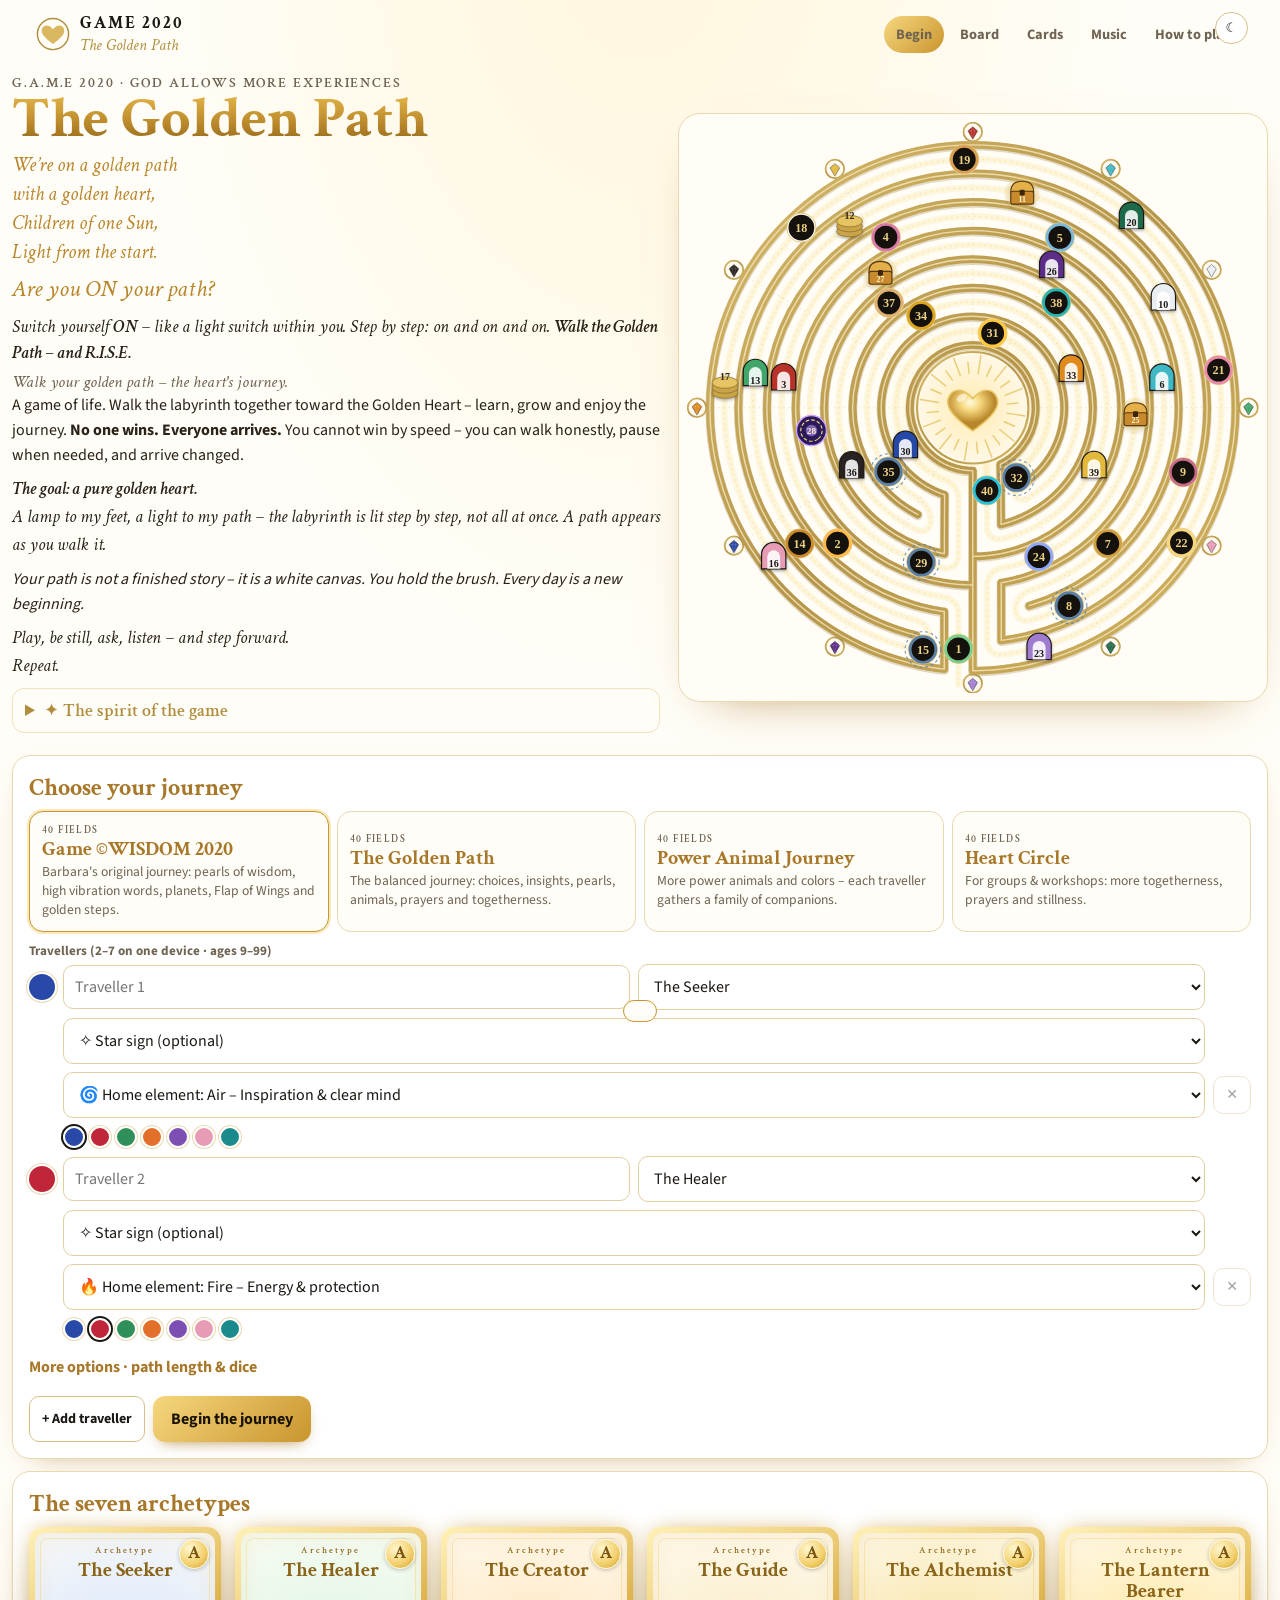
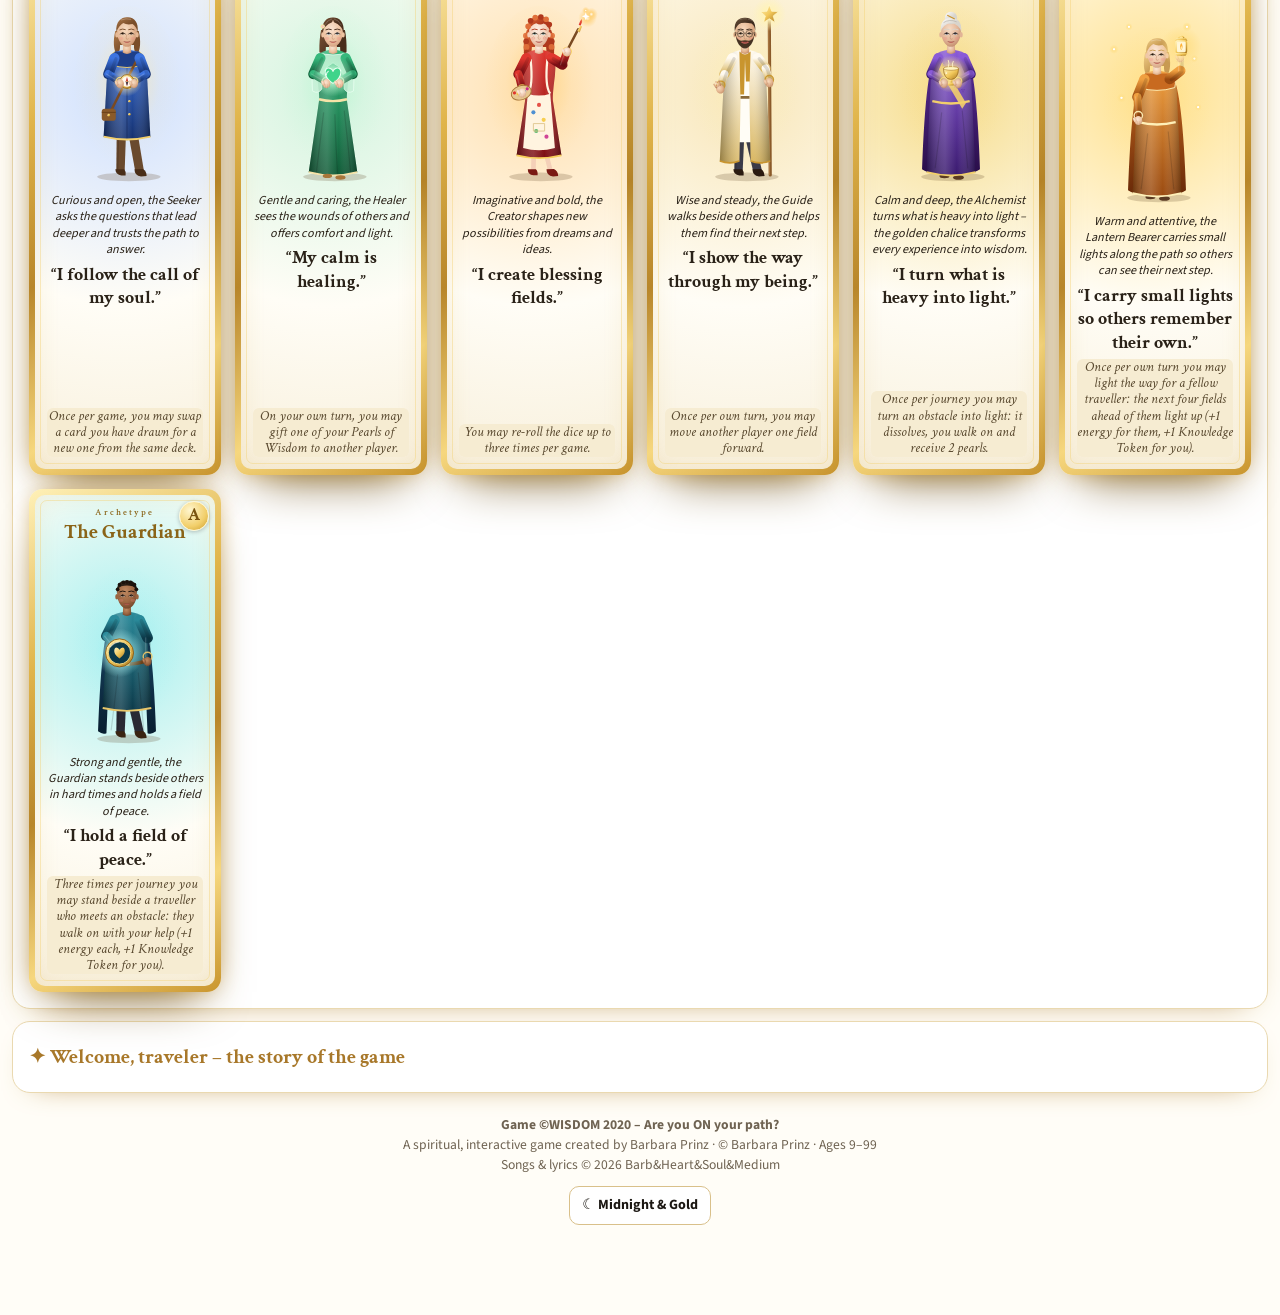
==== index.html @ 5fdb2230 "Card symbols for every deck, painted planets, new Earth card, book symbol Co-Authored-By: Claude Opu" ====
<!DOCTYPE html>
<html lang="en">
<head>
<meta charset="utf-8">
<meta name="viewport" content="width=device-width, initial-scale=1">
<title>G.A.M.E 2020 · The Golden Path</title>
<meta name="description" content="G.A.M.E 2020 – God Allows More Experiences. The Golden Path: a spiritual, joyful board game by Barbara Prinz. Walk the labyrinth to the Golden Heart – together.">
<meta name="theme-color" content="#fffdf7">
<style>
@font-face{font-family:'Golden Serif';font-weight:600;font-style:normal;font-display:swap;src:url([data-uri]) format('woff')}
@font-face{font-family:'Golden Serif';font-weight:700;font-style:normal;font-display:swap;src:url([data-uri]) format('woff')}
@font-face{font-family:'Golden Serif';font-weight:500;font-style:italic;font-display:swap;src:url([data-uri]) format('woff')}
@font-face{font-family:'Golden Serif';font-weight:600;font-style:italic;font-display:swap;src:url([data-uri]) format('woff')}
@font-face{font-family:'Golden Sans';font-weight:200 900;font-style:normal;font-display:swap;src:url([data-uri]) format('woff')}

:root{
  --gold:#b08d3c;--gold2:#d9b85f;--gold3:#f3e3b0;--ink:#1b1712;--night:#15120e;--paper:#fbf7ee;
  --muted:#7a6f5c;--line:#e8dcc0;--teal:#2bb3b1;
  --serif:"Golden Serif",Georgia,serif;--caps:"Golden Serif",Georgia,serif;
}
*{box-sizing:border-box}
html,body{margin:0;background:var(--paper);color:var(--ink);font-family:"Golden Sans",system-ui,sans-serif;font-size:16px;-webkit-tap-highlight-color:transparent}
body{background:radial-gradient(1200px 600px at 50% -200px,#fff8e2 0,var(--paper) 60%) fixed}
h1,h2,h3,h4{font-family:var(--serif);font-weight:700;margin:0}
button{font:inherit;cursor:pointer}
.caps{font-family:var(--caps);letter-spacing:.14em;text-transform:uppercase}
header.top{position:relative;display:flex;align-items:center;justify-content:space-between;gap:10px;padding:12px 16px;max-width:1240px;margin:0 auto}
.brand{display:flex;align-items:center;gap:10px}
.brand b{font-family:var(--caps);font-size:1.05rem;letter-spacing:.12em}
.brand i{font-family:var(--serif);color:var(--gold);font-size:1rem}
nav.tabs{display:flex;gap:4px;flex-wrap:wrap}
nav.tabs button{border:none;background:transparent;padding:8px 12px;border-radius:999px;color:var(--muted);font-weight:700;font-size:.9rem}
nav.tabs button.on{background:var(--ink);color:#fff}
@media (max-width:700px){header.top{flex-direction:column;padding-bottom:4px}}
main{max-width:1400px;margin:0 auto;padding:0 12px 60px}
.view{display:none;animation:fade .35s ease}.view.on{display:block}
@keyframes fade{from{opacity:0;transform:translateY(6px)}to{opacity:1;transform:none}}
.panel{background:#fffdf8;border:1px solid var(--line);border-radius:18px;padding:16px;margin-bottom:12px;box-shadow:0 1px 0 #fff inset,0 8px 24px -18px #8a6a2244}
.btn{border:none;background:var(--ink);color:#fff;border-radius:12px;padding:12px 18px;font-weight:700}
.btn.gold{background:linear-gradient(135deg,#d8b55c,#a07c2e);color:#fff;box-shadow:0 6px 16px -8px #a07c2e}
.btn.ghost{background:#fff;color:var(--ink);border:1px solid var(--line)}
.btn.small{padding:8px 12px;font-size:.88rem;border-radius:10px}
.btn:disabled{opacity:.4;cursor:default;box-shadow:none}
input,select,textarea{font:inherit;padding:10px 11px;border:1px solid var(--line);border-radius:10px;background:#fff;width:100%;color:var(--ink)}
label.l{font-weight:700;font-size:.82rem;color:var(--muted);display:block;margin:10px 0 4px}
.hint{font-size:.85rem;color:var(--muted)}
/* hero */
.hero{display:grid;grid-template-columns:1.1fr 1fr;gap:18px;align-items:center;margin:6px 0 14px}
@media (max-width:860px){.hero{grid-template-columns:1fr}}
.hero h1{font-size:clamp(2.2rem,6vw,3.6rem);line-height:.95}
.hero .tag{font-family:var(--serif);font-style:italic;color:var(--gold);font-size:1.5rem;margin:6px 0 10px}
.hero p{line-height:1.55;color:#3c342a;margin:0 0 8px}
@media (max-width:860px){.hero .thumb{max-width:300px;margin:0 auto}}
.hero .thumb{background:#fff;border:1px solid var(--line);border-radius:22px;padding:8px}
.prow{display:grid;grid-template-columns:auto 1fr 1fr auto;gap:8px;align-items:center;margin-bottom:8px}
.swatches{display:flex;gap:4px}
.sw{width:22px;height:22px;border-radius:50%;border:2px solid #fff;box-shadow:0 0 0 1px var(--line)}
.sw.on{box-shadow:0 0 0 2px var(--ink)}
.setcards{display:grid;grid-template-columns:repeat(auto-fit,minmax(200px,1fr));gap:8px}
.setcard{border:1px solid var(--line);border-radius:14px;padding:12px;background:#fff;text-align:left}
.setcard.on{border-color:var(--gold);box-shadow:0 0 0 2px var(--gold3)}
.setcard h4{font-size:1.25rem}
/* game */
.game{display:grid;grid-template-columns:minmax(0,1fr) 360px;gap:14px;align-items:start}
@media (max-width:920px){.game{grid-template-columns:1fr}}
.zoombtn{position:absolute;right:12px;top:12px;border:1px solid var(--line);background:#fffdf8ee;border-radius:99px;padding:7px 12px;font-weight:700;font-size:.85rem;color:var(--ink);box-shadow:0 4px 12px -6px #6b532066;z-index:2}
.zoombtn.on{background:var(--ink);color:#fff}
.boardwrap.night{background:radial-gradient(circle,#18264f,#0a1027);border-color:#2a3a6a}
.movebadge{position:absolute;left:12px;top:12px;background:#fffdf8ee;border:1px solid var(--line);border-radius:99px;padding:6px 12px;font-size:.88rem;font-weight:700;display:none;z-index:2}
.movebadge.on{display:block}
#board{transition:none}
@media (max-width:600px){main{padding:0 4px 60px}.boardwrap{border-radius:18px;padding:2px;margin:0 -2px}}
.boardwrap{background:radial-gradient(circle at 50% 50%,#fffdf6 0,#fff9ea 70%,#f6ecd3 100%);border:1px solid var(--line);border-radius:28px;padding:10px;position:relative;box-shadow:0 20px 50px -35px #6b5320}
#board{width:100%;height:auto;display:block}
#board .field{cursor:pointer;transition:transform .2s}
.turn{display:flex;gap:14px;align-items:center}
.die{width:70px;height:70px;flex:none;border-radius:16px;background:#fff;border:2px solid var(--ink);display:grid;place-items:center;box-shadow:0 4px 0 var(--ink)}
.die.roll{animation:shake .5s}
@keyframes shake{0%,100%{transform:rotate(0)}25%{transform:rotate(-14deg)}75%{transform:rotate(12deg)}}
.cur-name{font-family:var(--serif);font-size:1.7rem;line-height:1}
.actions{display:flex;gap:8px;flex-wrap:wrap;margin-top:12px}
.pl{display:flex;gap:10px;align-items:center;padding:8px;border-radius:12px}
.pl.cur{background:linear-gradient(90deg,#f6ecd2,#fff0)}
.pl .meta{font-size:.8rem;color:var(--muted)}
.pawn{width:26px;height:26px;border-radius:50%;flex:none;box-shadow:0 0 0 2px #fff,0 0 0 3px var(--line)}
.badges{display:flex;gap:3px;flex-wrap:wrap;margin-top:4px;align-items:center}
.gem{width:11px;height:11px;transform:rotate(45deg);border-radius:2px;border:1px solid #0003;display:inline-block}
.stat{font-size:.78rem;color:#4a3f30;background:#f7f0de;border-radius:99px;padding:1px 7px}
.lightbar{height:12px;background:#f3ead4;border-radius:99px;overflow:hidden}
.lightbar i{display:block;height:100%;width:0;background:linear-gradient(90deg,#f2d47a,#b08d3c);transition:width .8s;box-shadow:0 0 12px #f2d47a}
.log{max-height:200px;overflow:auto;font-size:.85rem;color:#4a3f30}
.log div{padding:5px 0;border-bottom:1px dashed var(--line)}
.legend{display:flex;flex-wrap:wrap;gap:6px 12px;font-size:.8rem;color:var(--muted);padding:8px 6px 2px}
.legend span{display:flex;align-items:center;gap:5px}
/* TAROT CARD */
.modal{position:fixed;inset:0;background:radial-gradient(circle at 50% 40%,#2a2114cc,#0d0a06ee);display:none;align-items:center;justify-content:center;padding:14px;z-index:60}
.modal.on{display:flex}
.tcard{width:min(380px,100%);max-height:94vh;overflow:auto;border-radius:22px;padding:10px;background:linear-gradient(160deg,#e9cf86,#a8823a 40%,#f0d995 70%,#9a7731);animation:flip .5s ease;box-shadow:0 30px 70px -20px #000}
@keyframes flip{from{transform:rotateY(80deg) scale(.9);opacity:0}to{transform:none;opacity:1}}
.tin{background:radial-gradient(circle at 50% 30%,#2a2219,#120f0b 70%);border-radius:15px;padding:18px 18px 16px;color:var(--tx,#f4ead2);text-align:center;position:relative;border:1px solid #f3dc9a55;min-height:420px;display:flex;flex-direction:column}
.tin:before{content:"";position:absolute;inset:7px;border:1px solid #d9b85f66;border-radius:11px;pointer-events:none}
.tin .deck{font-family:var(--caps);font-size:.68rem;letter-spacing:.28em;color:var(--ac,#d9b85f)}
.tin h2{font-size:2.05rem;line-height:1.02;margin:6px 0 2px;color:var(--tx,#fff6dc)}
.tin .sub{font-family:var(--serif);font-style:italic;color:var(--ac,#d9b85f);font-size:1.2rem}
.tin .emb{width:118px;height:118px;margin:10px auto 8px;display:block}
.tin p{line-height:1.5;margin:6px 0;font-size:1.02rem}
.tin .prompt{background:#ffffff14;border:1px solid #d9b85f55;border-radius:12px;padding:10px 12px;font-family:var(--serif);font-size:1.18rem;font-style:italic;color:var(--tx);margin-top:8px}
.tin.light .prompt,.in.light .p{background:#ffffff8c}
.tin.light .btn.ghost,.tin.light .btn.opt{color:var(--tx);border-color:#9c7a2c88;background:#ffffff66}
.tin.light textarea{background:#fff;color:var(--tx)}
.tin.light p[style]{color:var(--tx)!important}
.tin.rb:after,.in.rb:after{content:"";position:absolute;left:0;right:0;top:0;height:6px;background:linear-gradient(90deg,#c0263a,#e2702a,#e8c13a,#2f8f5b,#2bb3b1,#2849a8,#7d4fb3);border-radius:15px 15px 0 0}
.in.light:before,.tin.light:before{border-color:#9c7a2c55}
.tin .acts{display:flex;flex-direction:column;gap:8px;margin-top:auto;padding-top:14px}
.tin .acts .btn{width:100%}
.tin .btn.ghost{background:transparent;color:var(--tx);border:1px solid #d9b85f77}
.tin .btn.opt{background:#ffffff10;color:var(--tx);border:1px solid #d9b85f99;text-align:left;font-weight:600}
.tin textarea{background:#ffffff10;color:#fff;border-color:#d9b85f66;min-height:80px}
.tin .row{display:flex;gap:8px}.tin .row .btn{flex:1}
.dot{margin-top:12px;text-align:left;border-top:1px solid #d9b85f66;padding-top:8px}
.dot .dt{font-family:var(--caps);font-size:.8rem;letter-spacing:.12em;color:var(--ac)}
.dot p{font-size:.95rem!important;margin:6px 0}
.dot .dq{font-family:var(--serif);font-style:italic;font-size:1.08rem}
details.opts{margin-top:10px}details.opts summary,details.more summary,details.legendbox summary,details.rulesmore summary{cursor:pointer;color:#f6d77e;font-weight:700;list-style:none;padding:6px 0}
details.opts summary::-webkit-details-marker,details.more summary::-webkit-details-marker,details.legendbox summary::-webkit-details-marker,details.rulesmore summary::-webkit-details-marker{display:none}
details.more summary{font-family:var(--serif);font-size:1.25rem}
.extras{display:flex;gap:6px;flex-wrap:wrap;margin-top:8px}.extras .btn{padding:7px 10px;font-size:.85rem;border-radius:99px}
.chipgroup{font-family:var(--caps);font-size:.68rem;letter-spacing:.18em;color:#cfc4a6;margin:10px 0 4px;width:100%}
.vals{display:flex;flex-wrap:wrap;gap:4px;margin-top:4px}
.vals span{font-family:var(--serif);font-size:.95rem;font-weight:600;color:#1a1405;background:linear-gradient(135deg,#f6d77e,#c9952e);border-radius:99px;padding:1px 9px}
.vals span.off{background:transparent;color:#f6edd680;border:1px solid #f2cf6b44}
.vals.big{justify-content:center}
.songline{font-family:var(--serif);font-style:italic;font-size:1.02rem;color:#f6d77e;margin-top:10px;opacity:.9;line-height:1.35}
.lyrics{white-space:pre-line;font-family:var(--serif);font-style:italic;font-size:1.25rem;line-height:1.45;color:#fff3cf}
.reward{font-size:.82rem;color:var(--ac,#d9b85f);margin-top:6px;font-weight:700}
/* card library */
.chips{display:flex;gap:6px;flex-wrap:wrap;margin:8px 0 14px}
.chips button{border:1px solid var(--line);background:#fff;border-radius:99px;padding:7px 13px;font-size:.88rem;font-weight:700;color:#4a3f30}
.chips button.on{background:var(--ink);border-color:var(--ink);color:#fff}
.lib{display:grid;grid-template-columns:repeat(auto-fill,minmax(190px,1fr));gap:14px}
.mcard{aspect-ratio:63/88;border-radius:14px;padding:6px;background:linear-gradient(160deg,#e9cf86,#a8823a 45%,#f0d995 75%,#9a7731)}
.mcard .in{height:100%;border-radius:10px;background:radial-gradient(circle at 50% 30%,#2a2219,#120f0b 75%);color:var(--tx,#f4ead2);padding:12px;display:flex;flex-direction:column;text-align:center;position:relative;overflow:hidden}
.mcard .in:before{content:"";position:absolute;inset:5px;border:1px solid #d9b85f55;border-radius:7px;pointer-events:none}
.mcard .k{font-family:var(--caps);font-size:.55rem;letter-spacing:.24em;color:var(--ac,#d9b85f)}
.mcard h4{font-size:1.25rem;color:var(--tx);margin:4px 0;line-height:1.05}
.mcard .t{font-size:.76rem;line-height:1.35}
.mcard .p{font-family:var(--serif);font-style:italic;color:var(--tx);border-radius:6px;font-size:.92rem;margin-top:auto;line-height:1.2}
.mcard svg{width:54px;height:54px;margin:4px auto}
.mcard.arch svg{width:160px;height:200px}.mcard.arch{aspect-ratio:auto}.mcard.arch .in{min-height:300px}
@media (max-width:600px){#archLib{grid-template-columns:1fr 1fr!important;gap:8px}.mcard.arch svg{width:118px;height:148px}.mcard.arch .in{min-height:0;padding:8px}.mcard.arch .t,.mcard.arch .p{font-size:.78rem!important}}
/* music */
.song{display:flex;align-items:center;gap:8px;padding:7px 0;border-bottom:1px dashed var(--line)}
.song .n{flex:1;min-width:0;overflow:hidden;text-overflow:ellipsis;white-space:nowrap}
.song.on .n{color:var(--gold);font-weight:700}
.minibtn{border:1px solid var(--line);background:#fff;border-radius:9px;padding:5px 9px;font-size:.85rem}
.toggle{display:flex;align-items:center;gap:8px;font-size:.9rem;margin:6px 0}
.toggle input{width:auto}
.rules h3{font-size:1.5rem;margin:18px 0 4px}
.rules p,.rules li{line-height:1.6}
.two{display:grid;grid-template-columns:1fr 1fr;gap:12px}.two>*{min-width:0}.song{flex-wrap:wrap}.song .n{white-space:normal}@media (max-width:760px){.two{grid-template-columns:1fr}}
.spark{position:fixed;border-radius:50%;z-index:90;pointer-events:none;animation:spark 1.4s cubic-bezier(.2,.7,.3,1) forwards;box-shadow:0 0 8px currentColor}
@keyframes spark{0%{transform:translate(-50%,-50%) scale(.4);opacity:1}100%{transform:translate(calc(-50% + var(--dx)),calc(-50% + var(--dy))) scale(1);opacity:0}}
.toast{position:fixed;left:50%;bottom:18px;transform:translateX(-50%) translateY(140px);background:linear-gradient(135deg,#2a2116,#1b1712);border:1px solid #d9b85f88;font-family:var(--serif);font-size:1.15rem;font-style:italic;text-align:center;color:#fff3cf;padding:10px 16px;border-radius:12px;font-size:.9rem;transition:transform .35s;z-index:80;max-width:92vw}
.toast.on{transform:translateX(-50%)}
@media (max-width:600px){
  html,body{font-size:17.5px}
  .hint,.legend,.pl .meta,.log,.stat{font-size:.92rem}
  .stat{font-size:.85rem}
  .legend{font-size:.88rem;gap:8px 14px}
  .tin p{font-size:1.1rem}.tin .prompt{font-size:1.28rem}.tin h2{font-size:2.2rem}
  .tin .deck{font-size:.76rem}.reward{font-size:.92rem}
  .mcard .t{font-size:.86rem}.mcard .p{font-size:1rem}.mcard .k{font-size:.62rem}
  .lib{grid-template-columns:repeat(auto-fill,minmax(160px,1fr))}
  nav.tabs button{font-size:.98rem;padding:9px 13px}
  .cur-name{font-size:1.9rem}
}

/* ===== Midnight & Gold theme ===== */
:root{--paper:#0b1433;--ink:#f2cf6b;--muted:#c9bfa3;--line:#33406e}
html,body{color:#f6edd6}
body{background:#070c22 radial-gradient(ellipse at 50% -10%,#24366f 0,#0e1a44 45%,#070c22 100%) fixed}
body:before{content:"";position:fixed;inset:0;pointer-events:none;z-index:-1;opacity:.75;
 background-image:radial-gradient(1.2px 1.2px at 12% 18%,#fff,transparent),radial-gradient(1px 1px at 33% 72%,#ffe9a8,transparent),radial-gradient(1.4px 1.4px at 58% 28%,#fff,transparent),radial-gradient(1px 1px at 78% 62%,#fff,transparent),radial-gradient(1.6px 1.6px at 88% 14%,#ffe9a8,transparent),radial-gradient(1px 1px at 22% 88%,#fff,transparent),radial-gradient(1.2px 1.2px at 46% 50%,#ffe9a8,transparent),radial-gradient(1px 1px at 68% 90%,#fff,transparent),radial-gradient(1.3px 1.3px at 5% 55%,#fff,transparent),radial-gradient(1px 1px at 95% 40%,#fff,transparent);
 background-size:420px 420px}
h1,h2,h3,h4{color:#f6d77e}
.hero h1{background:linear-gradient(180deg,#fff3c4,#e6b94a 60%,#b8862a);-webkit-background-clip:text;background-clip:text;color:transparent;text-shadow:0 0 30px #f2cf6b33}
.hero p{color:#efe5cc}
.panel{background:linear-gradient(180deg,#15214dcc,#0d1738cc);border-color:#d4a94a44;box-shadow:0 0 0 1px #00000040,0 12px 40px -20px #000}
.hint,.pl .meta,.legend,.log{color:#cfc4a6!important}
.log div{border-color:#33406e}
.btn{background:#1b2a5e;color:#fbf3dc;border:1px solid #d4a94a55}
.btn.gold{background:linear-gradient(135deg,#f6d77e,#c9952e);color:#1a1405;border:none;box-shadow:0 0 18px -4px #f2cf6b99}
.btn.ghost{background:transparent;color:#f6edd6;border:1px solid #d4a94a77}
input,select,textarea{background:#0f1a40;color:#f6edd6;border-color:#3b4a80}
nav.tabs button{color:#d8cca9}
nav.tabs button.on{background:linear-gradient(135deg,#f6d77e,#c9952e);color:#1a1405}
.brand b{color:#f6d77e}
.setcard{background:#0f1a40;color:#f6edd6;border-color:#33406e}
.setcard.on{border-color:#f2cf6b;box-shadow:0 0 0 2px #f2cf6b55,0 0 20px -6px #f2cf6b}
.chips button{background:#0f1a40;color:#e9dfc2;border-color:#33406e}
.chips button.on{background:linear-gradient(135deg,#f6d77e,#c9952e);color:#1a1405;border-color:transparent}
.die{background:#fbf3dc;border-color:#f2cf6b;box-shadow:0 0 18px -4px #f2cf6b}
.pl.cur{background:linear-gradient(90deg,#f2cf6b26,transparent)}
.stat{background:#1b2a5e;color:#f6edd6}
.lightbar{background:#1b2a5e}
.boardwrap{background:radial-gradient(circle,#18264f,#0a1027);border-color:#d4a94a55;box-shadow:0 0 50px -20px #f2cf6b66}
.boardwrap:not(.night){background:#fffaf0}
.zoombtn,.movebadge{background:#0f1a40ee;color:#f6edd6;border-color:#d4a94a66}
.zoombtn.on{background:linear-gradient(135deg,#f6d77e,#c9952e);color:#1a1405}
.hero .thumb{background:radial-gradient(circle,#18264f,#0a1027);border-color:#d4a94a55}
.toast{background:linear-gradient(135deg,#15214d,#0b1433);border-color:#f2cf6b}
footer{color:#cfc4a6!important}
.song{border-color:#33406e}.minibtn{background:#0f1a40;color:#f6edd6;border-color:#3b4a80}
.modal{background:radial-gradient(circle at 50% 40%,#1a2a5ecc,#04071aee)}
/* cards: navy with glowing gold frame */
.tcard,.mcard{background:linear-gradient(150deg,#fff1b8,#d9a637 30%,#8a6420 55%,#f2cf6b 80%,#a8782a);box-shadow:0 0 30px -6px #f2cf6b88,0 30px 70px -20px #000}
.tin,.mcard .in{box-shadow:inset 0 0 40px #00000080}
.tin:before,.mcard .in:before{border-color:#f2cf6b66!important}
.tin h2,.mcard h4{color:#f6d77e!important;text-shadow:0 1px 3px #000,0 0 18px #f2cf6b55}
.tin p,.mcard .t,.mcard .p,.tin .sub,.mcard .k{text-shadow:0 1px 3px #000000cc}
.tin .prompt{background:#ffffff0d;border-color:#f2cf6b55;color:#fbf3dc}
.tin .btn.ghost,.tin .btn.opt{color:#fbf3dc;border-color:#f2cf6b88;background:#ffffff0a}
.mcard .p{color:#fbf3dc}


/* ===== Gold & White theme ===== */
html.light{--paper:#fffdf7;--ink:#1b1712;--muted:#6f6352;--line:#ead9b0}
html.light body{background:#fffdf7 radial-gradient(ellipse at 50% -10%,#fff6dc 0,#fffdf7 55%) fixed;color:#1b1712}
html.light body:before{display:none}
html.light h1,html.light h2,html.light h3,html.light h4{color:#a8782a}
html.light .hero h1{background:linear-gradient(180deg,#e6b94a,#b8862a 60%,#8a6418);-webkit-background-clip:text;background-clip:text;color:transparent;text-shadow:none}
html.light .hero p,html.light .lyrics{color:#2a2218}
html.light #hymn,html.light .tag{color:#b8862a!important}
html.light .panel{background:#ffffff;border-color:#ead9b0;box-shadow:0 10px 30px -22px #a8782a}
html.light .hint,html.light .pl .meta,html.light .legend,html.light .log,html.light footer{color:#6f6352!important}
html.light .log div{border-color:#f0e4c6}
html.light .btn{background:#1b1712;color:#fffdf7;border-color:#1b1712}
html.light .btn.gold{background:linear-gradient(135deg,#f6d77e,#c9952e);color:#1a1405;box-shadow:0 6px 16px -8px #a8782a}
html.light .btn.ghost{background:#fff;color:#1b1712;border:1px solid #d9c08a}
html.light input,html.light select,html.light textarea{background:#fff;color:#1b1712;border-color:#e2cf9f}
html.light nav.tabs button{color:#6f6352}
html.light .brand b{color:#1b1712}
html.light .setcard{background:#fffdf7;color:#1b1712;border-color:#ead9b0}
html.light .setcard.on{border-color:#c9952e;box-shadow:0 0 0 2px #f6d77e88}
html.light .chips button{background:#fff;color:#2a2218;border-color:#ead9b0}
html.light .chipgroup{color:#a8782a}
html.light .die{background:#fff;border-color:#c9952e;box-shadow:0 4px 0 #c9952e}
html.light .pl.cur{background:linear-gradient(90deg,#f6d77e44,transparent)}
html.light .stat{background:#fbf3dc;color:#2a2218}
html.light .lightbar{background:#f6ecd2}
html.light .boardwrap,html.light .boardwrap:not(.night),html.light .hero .thumb{background:#fffdf6;border-color:#ead9b0;box-shadow:0 20px 50px -35px #a8782a}
html.light .boardwrap.night{background:radial-gradient(circle,#18264f,#0a1027)}
html.light .zoombtn,html.light .movebadge{background:#fffdf8ee;color:#1b1712;border-color:#e2cf9f}
html.light .toast{background:#fffdf7;color:#2a2218;border-color:#c9952e}
html.light .modal{background:radial-gradient(circle at 50% 40%,#fff6dccc,#2a2010cc)}
html.light details.opts summary,html.light details.more summary,html.light details.legendbox summary,html.light details.rulesmore summary,html.light .vals{color:#a8782a}
html.light .song{border-color:#f0e4c6}html.light .minibtn{background:#fff;color:#1b1712;border-color:#e2cf9f}
html.light .mcard.arch .in h4{color:#8a6418!important;text-shadow:none}
html.light .mcard.arch .in .t,html.light .mcard.arch .in .p,html.light .mcard.arch .in .k{text-shadow:none}
html.light .mcard.arch .in .p{color:#5a4a30!important;background:#f6ecd2!important}html.light .mcard.arch .in .t{color:#2a2218}


/* light theme: readable cards */
html.light .tcard,html.light .mcard{background:linear-gradient(150deg,#fff1b8,#e0b44a 30%,#b8862a 55%,#f6d77e 80%,#c9952e);box-shadow:0 0 24px -8px #c9952e,0 24px 50px -24px #6a4a10}
html.light .tin,html.light .mcard .in{box-shadow:inset 0 0 26px #c9952e22}
html.light .tin h2,html.light .mcard h4{color:#7a5410!important;text-shadow:none}
html.light .tin p,html.light .mcard .t,html.light .mcard .p,html.light .tin .sub,html.light .mcard .k,html.light .tin .deck{text-shadow:none}
html.light .tin .deck,html.light .mcard .k,html.light .tin .sub,html.light .reward,html.light .dot .dt{color:#8a6418}
html.light .tin .prompt,html.light .mcard .p{background:#fffdf6cc;border-color:#c9952e66;color:#1f1a14}
html.light .tin .btn.ghost,html.light .tin .btn.opt{color:#1f1a14;border-color:#c9952e99;background:#ffffffb0}
html.light .tin .btn.gold{color:#1a1405}
html.light .tin textarea{background:#fff;color:#1f1a14}
html.light .tin p[style],html.light .tin div[style]:not(.prompt),html.light .tin span[style]:not([style*="background"]),html.light .tin b{color:#1f1a14!important}
html.light .tin .lyrics,html.light .songline{color:#6a4a10!important}
html.light .tin .hint{color:#5a4a30!important}
html.light .modal{background:radial-gradient(circle at 50% 40%,#fff6dcdd,#3a2a10cc)}

@media print{
  header.top,nav,.chips,.noprint{display:none!important}
  body{background:#fff}
  .view{display:none!important}#v-cards{display:block!important}
  .lib{grid-template-columns:repeat(3,63mm);gap:4mm}
  .mcard{width:63mm;height:88mm;break-inside:avoid;-webkit-print-color-adjust:exact;print-color-adjust:exact}
}
.breathe{display:flex;flex-direction:column;align-items:center;margin:6px 0}.bcirc{width:70px;height:70px;border-radius:50%;background:radial-gradient(circle,#ffffffcc,#a8d4e855 60%,transparent 72%);border:2px solid #7ab8d8;animation:breathe 10s ease-in-out infinite}.blab{font-family:var(--serif);font-style:italic;font-size:1rem;margin-top:6px;opacity:.85}
@keyframes breathe{0%,100%{transform:scale(.7)}45%,55%{transform:scale(1.25)}}
.dfly{animation:dfly 3.2s ease-in-out infinite;transform-origin:60px 35px}@keyframes dfly{0%,100%{transform:translateY(0)}50%{transform:translateY(-5px)}}
.btn.hide{display:none}
details.spirit{margin:8px 0;border:1px solid #d9b85f66;border-radius:12px;padding:6px 12px}details.spirit summary{cursor:pointer;font-family:var(--serif);font-size:1.1rem;color:var(--gold,#c9952e);padding:4px 0}
.gatedeep{margin:10px 0 4px;padding:10px 12px;border-radius:12px;border:1px solid #d9b85f88;background:#ffffff14;font-family:var(--serif);font-size:1.05rem;line-height:1.45}
.gatedeep .gd-h{font-family:var(--caps);letter-spacing:.1em;font-size:.72rem;color:var(--ac);margin-bottom:4px}.gatedeep .gd-s{font-size:.85rem;opacity:.8;margin-top:6px;font-style:italic}
html.light .gatedeep{background:#fffaf0;border-color:#c9952e66;color:#1f1a14}
.lawline{margin:10px 0 0;font-size:.95rem;line-height:1.45;color:inherit}
.gticket{position:relative;margin:6px auto 10px;width:min(330px,92%);aspect-ratio:1.8/1;background:linear-gradient(115deg,#8a6512 0%,#f6dc7a 18%,#fff6c8 30%,#c99a2a 45%,#f3d36b 62%,#fff3b8 74%,#a9781a 100%);background-size:220% 100%;animation:gtshine 3.2s linear infinite;filter:drop-shadow(0 6px 14px rgba(150,105,10,.45));transform:rotate(-4deg)}
.gticket .gt-in{position:absolute;inset:8% 9%;padding:4px 0;border-top:1.5px solid #2a1d05;border-bottom:1.5px solid #2a1d05;display:flex;flex-direction:column;justify-content:center;align-items:center;color:#1e1404;text-align:center}
.gt-top{font-family:var(--caps);letter-spacing:.22em;font-size:.62rem;font-weight:700}
.gt-big{font-family:var(--serif);font-weight:800;font-size:2rem;line-height:.92;letter-spacing:.06em;margin:4px 0;text-shadow:0 1px 0 #fff6c6}
.gt-row{display:flex;gap:12px;white-space:nowrap;justify-content:center;font-family:var(--caps);font-size:.62rem;font-weight:700;letter-spacing:.06em}
.gt-row small{display:block;font-size:.5rem;opacity:.7;letter-spacing:.18em}
.gt-foot{font-family:var(--caps);font-size:.46rem;letter-spacing:.14em;margin-top:5px;opacity:.85}
@keyframes gtshine{from{background-position:0% 0}to{background-position:220% 0}}
@media (prefers-reduced-motion:reduce){.gticket{animation:none}}
#musicPill{position:fixed;left:10px;bottom:calc(10px + env(safe-area-inset-bottom));z-index:85;display:none;align-items:center;gap:8px;max-width:70vw;padding:7px 8px 7px 14px;border-radius:999px;background:linear-gradient(135deg,#f6dc7a,#c99a2a);color:#2a1d05;font-size:.92rem;font-weight:600;box-shadow:0 4px 14px rgba(0,0,0,.25)}
#musicPill.on{display:flex}
body.music-on .modal{padding-bottom:68px}
body.music-on .wrap{padding-bottom:64px}
#musicPill .mp-name{overflow:hidden;text-overflow:ellipsis;white-space:nowrap}
#musicPill button{border:0;border-radius:999px;background:#2a1d05;color:#fff3c4;font-size:.95rem;font-weight:700;padding:7px 12px;cursor:pointer;min-height:36px}
.corner{position:absolute;top:10px;right:10px;width:42px;height:42px;border-radius:50%;display:flex;align-items:center;justify-content:center;font-size:1.45rem;border:1.5px solid #fff7d6;font-family:var(--serif);font-weight:700;line-height:1;color:#7a5410;background:radial-gradient(circle at 35% 30%,#fff6cf,#f2cf6b 60%,#c99a2a);box-shadow:0 1px 4px rgba(0,0,0,.25);z-index:2}
.corner.left{right:auto;left:10px}
.tin .deck{padding:0 46px}
.mcard .corner{top:6px;right:6px;width:30px;height:30px;font-size:1.05rem}
.mcard .corner.left{right:auto;left:7px}
.mcard .in .k{padding:0 30px}
.corner svg{width:24px;height:24px}
.corner svg[viewBox="27 27 66 66"]{width:40px;height:40px}
.mcard .corner svg[viewBox="27 27 66 66"]{width:28px;height:28px}
.mcard .corner svg{width:18px;height:18px}
</style>
</head>
<body>
<header class="top">
  <div class="brand">
    <svg width="34" height="34" viewBox="0 0 24 24"><circle cx="12" cy="12" r="11" fill="none" stroke="#b08d3c" stroke-width="1"/><path d="M12 19s-6-3.9-7.6-7.5C3.3 9 4.8 6 7.6 6c1.8 0 3 1 4.4 2.7C13.4 7 14.6 6 16.4 6c2.8 0 4.3 3 3.2 5.5C18 15.1 12 19 12 19z" fill="#d9b85f"/></svg>
    <div><b>GAME 2020</b><br><i>The Golden Path</i></div>
  </div>
  <button class="btn ghost small" id="themeTop" style="position:absolute;right:12px;top:12px;padding:6px 10px;font-size:.8rem;border-radius:99px"></button>
  <nav class="tabs">
    <button data-v="home" class="on">Begin</button>
    <button data-v="play">Board</button>
    <button data-v="cards">Cards</button>
    <button data-v="music">Music</button>
    <button data-v="rules">How to play</button>
  </nav>
</header>

<main>
<!-- HOME -->
<section class="view on" id="v-home">
  <div class="hero">
    <div>
      <div class="caps hint">G.A.M.E 2020 · God Allows More Experiences</div>
      <h1>The Golden Path</h1>
      <div class="lyrics" style="font-size:1.25rem;color:#f6d77e;margin:4px 0 6px" id="hymn"></div>
      <div class="tag">Are you ON your path?</div>
      <div class="lyrics" style="font-size:1.15rem;margin:2px 0 4px">Switch yourself <b>ON</b> – like a light switch within you. Step by step: on and on and on. <b>Walk the Golden Path – and R.I.S.E.</b></div>
      <div class="hint" style="font-family:var(--serif);font-style:italic;font-size:1.05rem">Walk your golden path – the heart's journey.</div>
      <p>A game of life. Walk the labyrinth together toward the Golden Heart – learn, grow and enjoy the journey. <b>No one wins. Everyone arrives.</b> You cannot win by speed – you can walk honestly, pause when needed, and arrive changed.</p>
      <p class="lyrics" style="font-size:1.12rem"><b>The goal: a pure golden heart.</b><br>A lamp to my feet, a light to my path – the labyrinth is lit step by step, not all at once. <i>A path appears as you walk it.</i></p>
      <p><i>Your path is not a finished story – it is a white canvas. You hold the brush. Every day is a new beginning.</i></p>
      <p class="lyrics" style="font-size:1.12rem">Play, be still, ask, listen – and step forward.<br>Repeat.</p>
      <details class="spirit"><summary>✦ The spirit of the game</summary>
      <p class="lyrics" style="font-size:1.12rem">The Golden Path is a game of ON(e)ness.<br>Every traveller is unique – one of a kind – and yet we are all one.<br>Step by step we switch ourselves ON and remember our connection and our purpose.<br>No one arrives alone: together we reach the Golden Heart.<br><b>Walk ON – walk as ONE.</b></p>
      <p class="lyrics" style="font-size:1.05rem">The Golden Path is alive everywhere. Every moment can change your path – and every step brings us closer to the Golden Heart, carrying every pearl of wisdom, every memory, insight and lesson we gather.</p>
      <p><b>Golden heartlight – brightly, lightheartedly.</b> Now and always, decide to invite and radiate light and love, and let both become the focus of all your thoughts, words and deeds. Once you step on this golden wisdom path, it changes your being, your relationships and your connections – starting with the one relationship to yourself.</p>
      <p class="lyrics" style="font-size:1.05rem">Before enlightenment, cope with everyday life – and afterwards, too. There is always something to learn and to experience, and so you gain pearls of wisdom. Go with it, without resistance. Be courageous and take one step at a time – even baby steps take you forward. Life is like waves, with ups and downs. The labyrinth, an ancient symbol, keeps you on your path and shows the way to the centre of your heart: to unconditional love, pure trust and joy. Walk with your partner, your children, your friends and family, and with loved ones beyond the veil, spirit animals and angels. Free your Self, follow your inner voice and find your golden heart. Day by day, play – or start anew.<br><span style="font-size:.9rem">– Barbara</span></p>
      <p>Remember how to be a spiritual being. With anticipation, dedicate yourself to this unique game of experience – a game for <b>you</b>, for understanding your life's path, with all its lessons and your infinite choices for your next steps.</p>
      <p class="lyrics" style="font-size:1.12rem">Nothing is pre-ordained. Everything is changing constantly.</p>
      <p>The Golden Path is meant to be helpful for humanity. It asks three questions: <i>What do you love doing? What does the world need? What am I here to do?</i></p>
      <p><b>It's not about winning.</b> It's about gaining wisdom, insights and experiences – and enjoying our soul's expansion and expression. Crises and changes are chances: every feeling can be transformed, and transformation is always possible.</p>
      <p class="lyrics" style="font-size:1.12rem"><b>40 steps to love.</b> Your life is a gift – you may choose, so choose wisely. Stay connected to higher consciousness and to your loved ones, and set the intention to focus on love. Some lessons are just for you: give your best, grow, explore, find peace within, spread your wings and free your Self.</p>
      <p>This board is a <b>map to go home</b>: every step leads you back to the Golden Heart, where you came from.</p>
      <p>The board is a <b>field of possibilities</b> – without fear, without limits. Stay here and now, walk each step consciously, and watch how many doors open.</p>
      </details>
    </div>
    <div class="thumb"><svg id="thumb" viewBox="0 0 800 800" style="width:100%;display:block"></svg></div>
  </div>
  <div class="panel">
    <h3 style="font-size:1.5rem">Choose your journey</h3>
    <div class="setcards" id="setcards" style="margin-top:8px"></div>
    <label class="l">Travellers (2–7 on one device · ages 9–99)</label>
    <div id="prows"></div>
    <details class="opts"><summary>More options · path length &amp; dice</summary><label class="l">The path</label><select id="pathSel"><option value="40">40 fields</option><option value="80">40 fields + 40 baby steps in between (80 steps)</option></select>
    <label class="l">The dice</label><select id="dieSel"></select></details>
    <div class="actions">
      <button class="btn ghost small" id="addP">+ Add traveller</button>
      <button class="btn gold" id="startBtn">Begin the journey</button>
      <button class="btn ghost" id="resumeBtn" style="display:none">Continue saved journey</button>
    </div>
  </div>
  <div class="panel"><h3 style="font-size:1.5rem;margin-bottom:8px">The seven archetypes</h3><div class="lib" id="archLib" style="grid-template-columns:repeat(auto-fill,minmax(170px,1fr))"></div></div>
  <details class="panel more" id="welcomePanel"><summary>✦ Welcome, traveler – the story of the game</summary>
    <div style="text-align:center"><div class="lyrics" id="welcomeText" style="font-size:1.12rem;margin:8px 0"></div>
    <button class="btn ghost small" id="welcomeSpeak">🔊 Listen to the welcome</button></div>
    <p style="font-family:var(--serif);font-size:1.15rem;color:#f6d77e">Walk the Golden Path of life toward the Golden Heart – and reach the values of the soul: Intuition · Creation · Passion · Motivation · Inspiration · Compassion · Connection …</p>
      <p>Walk the seven circuits of the labyrinth toward the Golden Heart. Every step is an experience, every experience a Pearl of Wisdom. Pass through twelve gemstone gates and the Golden Gate, pause on golden steps, take loops to rethink a choice, and help each other along the way.</p>
      <p><b>The True Path.</b> Deep down in our heart and soul we know the true way of living: connected, supporting and helping others, guiding and serving, becoming the best person possible – humble, kind and loving. Pure golden heart wisdom. A conscious way of living life.</p>
      <p><b>You never walk alone.</b> Whatever step you take, you grow – and the others walk with you. Everything is connected: every pearl you gather lights the Golden Heart for everyone.</p>
      <p>No one wins against anyone. The journey is complete when everyone has arrived – together.</p>
  </details>
</section>

<!-- PLAY -->
<section class="view" id="v-play">
  <div class="game">
    <div>
      <div class="boardwrap"><div class="movebadge" id="moveBadge"></div><button class="zoombtn" id="zoomBtn">⌕ Zoom</button><button class="zoombtn" id="nightBtn" style="top:52px">☾ Night sky</button><button class="zoombtn" id="sfxBtn" style="top:92px">🔊 Sound</button><svg id="board" viewBox="0 0 800 800" role="img" aria-label="Game board: the Golden Path labyrinth"></svg></div>
      <details class="legendbox"><summary>✦ Field guide</summary><div class="legend" id="legend"></div></details>
    </div>
    <div>
      <div class="panel">
        <div class="turn">
          <div class="die" id="die"></div>
          <div style="flex:1;min-width:0">
            <div class="hint caps" style="font-size:.66rem">Now walking</div>
            <div class="cur-name" id="curName">–</div>
            <div class="hint" id="curHint"></div>
          </div>
        </div>
        <div class="actions" id="actions"></div>
      </div>
      <div class="panel">
        <div style="display:flex;justify-content:space-between;align-items:baseline"><h3 style="font-size:1.3rem">Light of the Golden Heart</h3><b id="lightNum">0</b></div>
        <div class="lightbar" style="margin-top:6px"><i id="lightBar"></i></div>
        <div class="hint" style="margin-top:5px">One shared light – everything you learn and give makes it shine. Goal: <b id="goal">80</b></div>
      </div>
      <div class="panel" id="plist"></div>
      <div class="panel"><h3 style="font-size:1.3rem;margin-bottom:4px">Journal</h3><div class="log" id="log"></div></div>
      <div class="actions noprint"><button class="btn ghost small" id="newGame">New journey</button><button class="btn ghost small" id="musicQuick">♪ Music</button></div>
    </div>
  </div>
</section>

<!-- CARDS -->
<section class="view" id="v-cards">
  <div class="panel">
    <div style="display:flex;justify-content:space-between;gap:10px;align-items:center;flex-wrap:wrap">
      <h2 style="font-size:2rem">The Cards</h2>
      <button class="btn ghost small noprint" id="printBtn">Print this deck</button>
    </div>
    <p class="hint">Poker size 63 × 88 mm, three per row when printed – cut out and hold them in your hands.</p>
    <div class="chips" id="deckChips"></div>
    <div class="lib" id="cardGrid"></div>
  </div>
</section>

<!-- MUSIC -->
<section class="view" id="v-music">
  <div class="two">
    <div class="panel">
      <h2 style="font-size:2rem">Your Songs</h2>
      <p class="lyrics" style="font-size:1.05rem;line-height:1.5">Music helps us anchor both our human and spiritual nature. It reminds us that guidance can reach us in more ways than we imagine – our conscious being is an extraordinary instrument we can learn to play. Flow with your thoughts, emotions and desires; let your voice be heard, open your heart, and allow your soul to blossom.<br><span style="font-size:.9rem">– Barbara</span></p>
      <p class="hint">Download your songs from Suno as MP3 and add them here. They stay saved in this browser.</p>
      <label class="btn gold" style="display:inline-block;margin:6px 0">+ Add audio files<input type="file" id="songFile" accept="audio/*" multiple style="display:none"></label>
      <label class="l">…or paste a link (direct .mp3 link from your own server, or a Suno song page)</label>
      <div style="display:flex;gap:6px"><input id="songUrl" placeholder="https://…"><button class="btn small" id="songUrlAdd">Add</button></div>
      <p class="hint">Tip: mark your song “Let the Game Begin” with <b>☆ Theme</b> – it then plays when the journey begins and when someone reaches the Golden Heart.</p>
      <div id="songList" style="margin-top:10px"></div>
      <div id="lyricsBox" style="margin-top:14px"></div>
    </div>
    <div class="panel">
      <h3 style="font-size:1.5rem">Player</h3>
      <div class="hint" id="nowPlaying" style="margin:6px 0">Nothing playing</div>
      <div class="actions" style="margin-top:4px">
        <button class="btn gold small" id="mPlay">▶ Play</button>
        <button class="btn ghost small" id="mNext">Next ⟩</button>
        <button class="btn ghost small" id="mStop">■ Stop</button>
      </div>
      <label class="l">Volume</label><input type="range" id="mVol" min="0" max="1" step="0.05" value="0.6" style="padding:0">
      <label class="toggle"><input type="checkbox" id="mMoments" checked> Play a song during Stillness, Golden Steps &amp; the Golden Gate</label>
      <label class="toggle"><input type="checkbox" id="mChimes" checked> Sound effects (dice, steps, cards, gates, the Golden Heart)</label>
      <label class="toggle"><input type="checkbox" id="mShuffle"> Shuffle</label>
    </div>
  </div>
</section>

<!-- RULES -->
<section class="view rules" id="v-rules">
  <div class="panel">
    <h2 style="font-size:2.2rem">How to play</h2>
    <p class="lyrics" style="font-size:1.25rem;text-align:center"><b>In short: Move → Reflect → Share → Arrive.</b></p>
    <p><i>Every step can become a Pearl of Wisdom. The question behind each move: What does this step show me about my own path?</i></p>
    <div class="panel" style="background:#f2cf6b14;border-color:#f2cf6b66">
      <h3 style="margin-top:0">Quick start</h3>
      <ol style="margin:0;padding-left:20px;line-height:1.7">
        <li>Choose your archetype and begin together.</li>
        <li>Roll the dice and walk the golden path.</li>
        <li>Read the card aloud – answer, share, smile.</li>
        <li>Help each other on the way – that is how the light grows.</li>
        <li>Everyone arrives in the Golden Heart. No one wins – everyone grows.</li>
      </ol>
    </div>
    <details class="rulesmore"><summary>✦ Read all the details – fields, cards and wisdom</summary>
    <h3>The Golden Values</h3>
    <p>The Golden Path is life in steps; its goal is the Golden Heart. On the way you reach the <b>37 Golden Values</b> – strengthening words ending in “-on”: the 12 gate qualities (Passion, Communication, Meditation, Regeneration, Compassion, Transformation, Intuition, Imagination, Inspiration, Innovation, Intention, Cooperation) and 7 values from the Golden Steps (Creation, Motivation, Connection, Devotion, Celebration, Illumination, Elevation), and 18 values of the path: Initiation (setting your intention), Observation (Here &amp; Now), Expansion (Field of Possibilities), Manifestation (Blank Canvas), Revelation (Breath of Wind), Restoration (The Chalice), Invitation (Your Guides), Expression (Become the Teacher), Reflection (Walk It Again), Appreciation (Web of Love), Liberation (Alchemy of Feelings), Dedication (Walk Your Path), Dissolution (an obstacle dissolves), Congregation (Togetherness – walking side by side with like-hearted people), Transition (stepping out among the stars), Satisfaction (the traffic light), Evolution (growing to a new stage) and Emanation (arriving in the Golden Heart). At the end you see which values the whole circle reached together.</p>
    <p class="lyrics" style="font-size:1.1rem">This game was never meant to be won. It was meant to be lived. The treasure was always within you.</p>
    <h3>The True Path</h3>
    <p>Deep down in our heart and soul we know the true way of living: connected, supporting and helping others, guiding and serving, becoming the best person possible – humble, kind and loving. Pure golden heart wisdom. A conscious way of living life.</p>
    <h3>Goal</h3>
    <p>Celebrate life and reach the Golden Heart in the centre – together. Every step, even a detour, is growth. You are never alone: your fellow players are your companions on the path, and help is always near. There are no winners. All pearls, gems, keys and tokens feed one shared Light. When the last traveller arrives, the journey is complete.</p>
    <h3>A turn</h3>
    <ol><li>Roll the dice and walk along the path (fields 1 → 40, then through the Golden Gate into the Heart).</li>
    <li>The field you land on tells you what happens. Read the card aloud, answer, share, decide.</li>
    <li>Receive your reward and pass the dice to the left.</li></ol>
    <h3>The fields</h3><ul id="ruleFields"></ul>
    <h3>The 13 Gates</h3>
    <p>Twelve gemstone gates stand along the path, each with a quality – Passion, Innovation, Inspiration, Intuition, Compassion… Land on one, answer its question and take the gemstone. Already have it? Take a pearl instead. The thirteenth gate is the <b>Golden Gate</b> before the Heart.</p>
    <h3>Loops</h3>
    <p>At the turning points of the labyrinth you may take a Loop of Reflection: you pause for one turn to rethink a decision, draw a Loop card and receive a pearl. Choice Cards also offer the loop – “I need time to feel this.”</p>
    <h3>Golden Steps</h3>
    <p>A golden step is a conscious time-out and a decision from the heart. It does not move you faster – it rewards you with a pearl and one of the seven Core Keys.</p>
    <h3>Surprises on the path</h3>
    <p><b>Flap of Wings</b> cards move you: fly ahead, fly to the next gate, choose your lucky number, bring a companion to your field or give your steps away. And sometimes, at the end of a turn, a <b>Sign from the Universe</b> appears – a feather, a ladybug, a heart-shaped cloud, the number 11 – with a little gift for your journey.</p>
    <h3>The dice</h3>
    <p>Roll a classic dice 1–6 and move on. As a variation you can choose the wisdom dice: ✕ = take a break and breathe · −1 = step back one stone and deepen your wisdom · 1–4 = walk forward.</p>
    <h3>Moments of Life &amp; the inner voice</h3>
    <p>Life has ups and downs: racing thoughts, fear, friendship struggles, stress, grief – and waves of joy. <b>Moments of Life</b> cards show how to transform them, and the support that appeared: an angel in the right moment, a sign, a word from a stranger, an advertisement, a car plate, a synchronicity. There is always support, even if we can't see it.</p>
    <p>Now and then you can pause with <b>♡ Listen to your heart</b>: close your eyes, breathe, ask silently and hear the subtle inner voice. In stillness is power and strength.</p>
    <h3>Held &amp; Guided</h3>
    <p>In between the steps, a short <b>Word of Light</b> may appear – an old, simple Bible word to remind us: we are guided, held, supported, embraced, never alone.</p>
    <h3>Clear Communication</h3>
    <p>On <b>Clear Communication</b> fields two travellers practise together: What is said? What is heard? What does the other person need in this moment? Is it clear and obvious? Repeat what you heard, listen with your heart, ask before you assume, try an I-message – and discover how much connection clear words create.</p>
    <h3>Radiate Your Light</h3>
    <p>How do we radiate our own light – the highest energy possible – in every step we take? By being content, steady, honest, loving, caring – and by reflecting. On <b>Radiate Your Light</b> fields you practise one of these qualities; your light lifts everyone at the table. On the board, each traveller glows: the fuller your energy battery and the more light you radiate, the brighter your aura.</p>
    <h3>Number Wisdom</h3>
    <p>Every number carries a meaning: 0 Pluto – transformation · 1 Sun – energy, healing power, empowering others · 2 Moon – emotions, mother, foresight, balance · 3 Mars – a powerful force that brings you forward (sometimes one step back is given) · 4 Mercury – bring your ideas into the world · 5 Faith – belief, mind, luck · 6 Venus – love, friendship, care, grace · 7 Saturn – cause and effect, step by step, grounding others · 8 Uranus – family, rebellion, sudden change · 9 Jupiter – communication, companionship, voice · 10 Medium – bridge between here and there. After every roll the meaning of your number lights up – and on Number Wisdom fields you learn more.</p>
    <h3>Recharge Stations &amp; your energy battery</h3>
    <p>Every traveller has an energy battery ⚡. Sometimes we feel depleted or empty – then the little <b>Recharge Stations</b> help: breathe, walk, sing, dance, journal, create. Ask yourself: How do I charge my own battery in this moment? What do I need to re-charge or re-balance? Stillness and silence also fill the battery; hard moments of life use a little energy.</p>
    <h3>Elevator · Lift Me Up</h3>
    <p>Ten special Elevator cards stand for empowerment: someone believes in you, you remember your inner power – and you are lifted up, sometimes 5 or even 7 fields toward the light. Unique and special, just like you.</p>
    <h3>Director's Chair</h3>
    <p>You are the producer, director, author and actor in this film – the game of your lifelong journey. Whatever happens, you are co-creating together. Make the best out of every scene. Who do you want to be? What do you want to bring out into the world?</p>
    <h3>Baby steps</h3>
    <p>Choose “40 fields + 40 baby steps” for a gentler journey of 80 steps. Between the big fields lie little golden dots: a breath, a smile, a sip of water. Small steps count too – each one recharges your energy.</p>
    <h3>Stepping Stones</h3>
    <p>Sometimes the sunshine on the water hides the next stone. When you pause and look from another angle, new paths appear – left, ahead, right. It is encouraging to stop, pause and move forward in a new direction. Everything is possible.</p>
    <h3>A lamp to my feet – the path lit step by step</h3>
    <p>A little piece of our heart always feels the pull towards the centre of the game: <b>love</b>. The fine dotted lines from each traveller to the Golden Heart show this pull. Explore, expand, and ask yourself: <i>what do you see?</i> The labyrinth rests in soft twilight. Only the steps you have walked, and the next few steps in front of each traveller, are lit, like a lamp for your feet and a light for your path. You never see the whole way at once. And in the deepest darkness of the night you always see one small light: <b>your soul light</b>, the glow around your figure. You are always protected. Only from high above, for a moment, do you see how everything is connected.</p>
    <p><b>A path appears as you walk it.</b> A thin golden thread grows behind you and connects the fields you have walked. Every step leaves something behind – a trace, a lesson, a spark of light. As the lights gather, patterns appear, like constellations: the board becomes a living sky, a memory of the journey shared around the table. Before the journey begins, each traveller receives three <b>golden pearls</b>: lessons meant only for them, marked on the board with a small pearl in their colour. Pick up your pearls in whatever order you need on your way back home. Everything else you choose step by step: will you follow the impulses that come to you, trust your guidance and your inner voice, or let yourself be swayed? The <b>gates</b> are gifts and special tasks.</p>
    <h3>Rays of the Sun</h3>
    <p>From the Golden Heart, rays of sunlight reach every traveller equally. The sun gives warmth, love and light to each and every being, without judgement or distinction. We may bend our knees before the sun in gratitude. Every journey has a field of the sun.</p>
    <h3>Walk your path, the alchemy of feelings and the traffic light</h3>
    <p><b>Walk Your Path</b> cards give one short word for your next step: stay curious like a child, be courageous, breathe and step forward, stay open-hearted, you matter. <b>Alchemy of Feelings</b> lets you name the emotion that is here (anger, fear, sadness, envy, overwhelm and more) and find the gift inside it. When an obstacle comes: <i>calm first</i>, then ask what it is here to teach you. Sometimes a little <b>traffic light</b> appears after a roll. Green means connection, yellow means looking at the sunny side, and red means pause, breathe and listen within.</p>
    <h3>The Web of Love and stepping out</h3>
    <p>Love and light flow through a web of threads that connects everyone at the table. The more love you send (a heart hug, a blessing, forgiveness), the brighter the threads shine on the board. Love yourself first; love is a mirror. We are all different fingers of one hand.</p>
    <p>Time is only a rule of the board game, and our life here is a pit stop. Once per journey each traveller may <b>✧ step out</b> at an exit point and choose: leave, learn and jump back in wherever you like; discover something among the stars and tell everyone about it; or stay in heaven as a winged messenger who sends light to the others (good when someone has to leave the game early).</p>
    <h3>Magic from Within – you grow</h3>
    <p>Whenever a traveller grows to a new stage (exploring, learning step by step, growing in courage, conscious and calm, walking in faith and trust), a <b>Magic from Within</b> card appears: a short piece of deep wisdom to take to heart. Put your hand on your chest. Your heart is the centre, the home and the goal. <i>Love is always in each step you take.</i></p>
    <h3>The City of Light and the twelve gates</h3>
    <p>Imagine a city of light, shining like a precious jewel and clear as crystal. It has twelve gates: three in the East, three in the South, three in the West and three in the North. Each gate is made of a single pearl, an angel stands at every gate, and the gates are never shut. The street is pure gold, as clear as glass. The city needs no sun and no moon, because the Light itself shines there. Every tear is wiped away, and everything is made new. Each gemstone gate in the game has its own angel and a piece of deeper wisdom.</p>
    <p>Whoever arrives in the Golden Heart receives the <b>Morning Star</b>, the sign of a new day. <i>Blessed are the pure in heart, for they will see the Divine.</i> The wisdom here is meant for everyone, whatever their faith. <i>Religio</i> means to connect again.</p>
    <h3>The Honest Step</h3>
    <p>Every journey has a field of the Honest Step. <b>You don’t move because you drew a card – you move because you live it.</b> Read the card, look honestly inside, then choose: <i>“I apply this now”</i> (walk 2 fields) or <i>“I’m not ready yet”</i> (you stay – honesty is also a step). Seven themes: Remembrance, Inner Compass, Conscious Choice, Love in Action, Release, Truth, Connection.</p>
    <h3>R.I.S.E.</h3>
    <p>Walking the Golden Path is a cycle you live again and again:<br><b>R</b>emember the light within. · <b>I</b>ntegrate the wisdom you receive. · <b>S</b>erve the world through your gifts. · <b>E</b>xpress your truth – and expand.<br><i>Turn the light ON. Walk the Golden Path – and R.I.S.E.</i></p>
    <h3>Elements and star signs</h3>
    <p>Every traveller has a home element – and may choose their <b>star sign</b>, which brings its element with it. <b>Earth</b> (Taurus, Virgo, Capricorn): stable and grounded. <b>Air</b> (Gemini, Libra, Aquarius): lively, curious and communicative. <b>Water</b> (Cancer, Scorpio, Pisces): kind-hearted, intuitive and healing. <b>Fire</b> (Aries, Leo, Sagittarius): passionate, spontaneous and goal-oriented. At the start each traveller sees the gemstones that support their element.</p>
    <h3>Big Flap of Wings</h3>
    <p>Whenever the game needs more action, a twist or new inspiration, tap <b>🪽 Big Flap of Wings</b> (once per turn). <b>Choose</b> what your heart needs: an action card with your teammates, a moment of gratitude – or <b>me-time</b>, a minute just for you. Ask your angels to keep you moving and connected.</p>
    <h3>Five elements of healing</h3>
    <p>Now and then a card of the <b>five elements</b> appears – Water, Wood, Fire, Earth and Metal. Each one is a short impulse to learn something new. The world is full of healing ways and every person is unique: dig deeper wherever you feel drawn.</p>
    <h3>Laws of the Path</h3>
    <p>Each of the 13 gates carries one <b>Law of the Path</b> – a short sentence of wisdom to take with you, from Balance to Abundance.</p>
    <h3>Angel signs</h3>
    <p>Angels answer when we keep in contact and ask. At ♡ Heart you can <b>ask your angels for a sign</b>: a feather, a coin, a rainbow, the right song, numbers like 11:11 … And sometimes a little sign simply appears between the steps.</p>
    <h3>The Guardian</h3>
    <p>Every traveller may <b>call the Guardian once per journey</b> (🛡 Guardian), whenever times feel hard: +2 energy, and at the next obstacle the Guardian stands beside you and you walk on. When seven play, one traveller can also choose <b>the Guardian as an archetype</b> – and stand beside others in hard times.</p>
    <h3>The core law of the game</h3>
    <p><b>You cannot win by speed. You cannot walk another's path.</b> But you can walk honestly, pause when needed – and arrive changed.</p>
    <h3>The Initiation</h3>
    <p>At the start of every journey you may read the <b>Initiation</b> aloud together: <i>“Take a breath. Not to prepare – but to arrive. … You are not finished. You are unfolding. … Begin.”</i></p>
    <h3>Your intention</h3>
    <p>In the beginning, start your path consciously and with mindfulness. Each traveller sets an intention: what goal are you heading for, what do you want to experience? You are the master of your life – and there is also a plan that you may fulfil. In the Golden Heart your intention is shown again.</p>
    <h3>Your guides</h3>
    <p>You have supporters at your side – human beings here on earth and spiritual beings: angels, spirit animals and the dragonfly (drag on and fly – keep moving, be light). They give you strength and wonderful abilities to cope with all difficulties and lessons. You don’t have to see them – mostly you sense them, often in quiet moments: they calm, protect and support you. Dare to call them in. Whenever you are unsure, tap <b>♡ Heart</b> and listen: your heart and your guides whisper what you need next.</p>
    <h3>From high above</h3>
    <p>Halfway along the path, each traveller looks down on the labyrinth as if from above, like a higher power, and sees how everything is connected. Every field you have walked lights up as a little dot of light. You may begin anxious, stumbling and unsure, then grow step by step: more courageous, conscious, calm, and full of faith and trust. Your light glows brighter as you go.</p>
    <h3>Ruach · Breath of Wind</h3>
    <p>In the Hebrew Bible the word Ruach appears almost 400 times. It can mean wind, breath or spirit, and also energy or life force. Air, wind, the North: higher consciousness, stillness, observing, clearing, cleansing. Respiration and inspiration: breathe consciously, relax, listen to the whispers and watch for signs.</p>
    <h3>The Chalice</h3>
    <p>Think of a pond fed by a living spring. Let wisdom flow from the Source and let it cleanse you. Invite new insights and new teachings, and do not hold on to old education and old information. Make yourself free and open to receive, and keep a balance between receiving and giving. Renew the wisdom within you again and again.</p>
    <h3>Become the teacher, walk it again</h3>
    <p>Life is full of signs: some point us towards good things, others towards lessons to learn. We may listen to teachers, learn our lessons and question the teachers, and so become teachers ourselves. Sometimes you walk the same path again and again until you understand the lesson. Sometimes you decide by yourself to stop, to go back, or to start again. Sometimes someone walks beside you for a while. You never walk alone.</p>
    <h3>Here &amp; Now</h3>
    <p>The game invites you to stay in the moment: to walk each single step consciously and to observe. Here &amp; Now cards bring you back to this breath, this sound, this step, these people.</p>
    <h3>Field of Possibilities</h3>
    <p>The game is a field of possibilities – without fear and without limits. These cards show one situation twice: once through the eyes of fear, once with an open heart. When we open up and recognise all the chances, life feels completely different from staying in fear or limitation. Choose possibility. <i>Fear brings us to isolation. Love brings us together.</i></p>
    <h3>The Blank Canvas</h3>
    <p>This life path is not a story that is already written. It is a white canvas – we hold the brush. On Blank Canvas fields you choose a colour for your next step: Red for courage, Orange for creativity, Yellow for joy, Green for growth, Blue for calm, Violet for intuition, Gold for love. Each colour brings its own gift – and your palette grows with you. Every day is a new beginning.</p>
    <h3>Every journey is new</h3>
    <p>At the start of every journey the fields are shuffled anew: three treasure chests, portals, funny moments, a blank canvas and all the other fields appear in new places, the hidden chambers hide somewhere else, and the cards are drawn without repeating until a deck is used up. No two journeys are alike.</p>
    <h3>Funny Moments &amp; Happy Coincidences</h3>
    <p>Life is also full of laughter: two tiny kittens behind a bush, a friend who calls just as you think of her, the bus that waits for you, the keys that were in your hand all along. Sometimes a surprise arrives: a beautiful letter, a loving e-mail, a cup of tea or a hot chocolate, flowers at the door, a funny notepad – little things that brighten the day. Funny moments appear on the path and as surprises – laugh together, make silly sounds, and enjoy the little gifts of life.</p>
    <h3>Obstacles &amp; Closed Doors</h3>
    <p>As in real life, sometimes something stands in the way: a closed door, a fallen tree, thick fog, a wall of fear. They appear by chance after a roll. You always have choices: find the key within (answer the question and walk on), ask a companion for help, take another way, or wait and trust. Every obstacle is also a teacher.</p>
    <h3>Hidden Chambers</h3>
    <p>At the start of every journey, three hidden chambers are secretly placed in the labyrinth. Land on one and you discover it: a Chamber of Rest to recharge, a Chamber of Deep Learning, or a Chamber of Light. Once found, it stays visible on the board – and everyone may visit it.</p>
    <h3>Portals &amp; Journeys</h3>
    <p>Sometimes a portal opens on the path. Step through and travel for a few steps to another place – a forest path, a crystal cave, a mountain summit, the ocean shore, the stars, an enchanted garden, the desert of silence, a hidden waterfall, a temple of light or a village of friends. Three magical steps, three questions – and you return with a gift.</p>
    <h3>Treasure Chests</h3>
    <p>Discover treasure chests on the path. Each one holds a little riddle from real life – a missed bus, a rainy day, a broken cup. Which choice brings more meaning? Find the little happiness – the ladybug on a stone, a helping hand, a rainbow after the rain – and the chest opens with a gift.</p>
    <h3>Bridge of Light &amp; Treasures</h3>
    <p><b>Bridge of Light</b> cards let you playfully feel the connection between here and there – loved ones, guides, signs, inner knowing. <b>Treasures</b> are discoveries on your path: a golden key, a pearl, a compass, a lantern. Every card asks a reflection question – and moves you on.</p>
    <h3>Walking together</h3>
    <p>Before you roll you may <b>walk together</b> with a companion (your roll moves you both), <b>inspire</b> someone or give them an answer, or choose <b>silence</b> and pause a round in the loop. Life is the game – the Golden Path is life in steps, full of chances to learn, explore, create and connect. There is no winning and no first place: the growth of the soul is what counts.</p>
    <h3>Knowledge Tokens</h3>
    <p>Whenever you help another traveller – gift a pearl, walk someone forward, send light from the Heart – you receive a Knowledge Token.</p>
    <h3>Archetypes</h3><ul id="ruleArch"></ul>
    </details>
    <h3>Playing online</h3>
    <p class="hint">This version is for 2–7 people around one device (or a shared screen in a video call). True online play on separate devices needs a small server component – planned for the next version.</p>
    <p class="hint" style="margin-top:18px;font-size:.85rem;opacity:.75">The Golden Path is meant to touch, accompany and inspire you – an impulse for joy, for feeling accompanied and for finding yourself. It is not a promise of healing and does not replace a doctor: for physical complaints, please see your doctor.</p>
  </div>
</section>
<footer style="text-align:center;padding:10px 14px 30px;color:var(--muted);font-size:.85rem;line-height:1.5">
  <b>Game ©WISDOM 2020 – Are you ON your path?</b><br>A spiritual, interactive game created by Barbara Prinz · © Barbara Prinz · Ages 9–99<br>Songs &amp; lyrics © 2026 Barb&amp;Heart&amp;Soul&amp;Medium<br><button class="btn ghost small" id="themeBtn" style="margin-top:10px"></button>
</footer>
</main>

<div class="modal" id="modal" role="dialog" aria-modal="true" aria-labelledby="cardTitle"><div class="tcard"><div class="tin" id="tin"></div></div></div>
<div id="musicPill" role="region" aria-label="Music"><span class="mp-name">♪</span><button id="musicPillStop" aria-label="Stop the music">■ Stop</button></div><div class="toast" id="toast" role="status" aria-live="polite"></div>

<script>window.GAME_DATA = {"gates":[{"gem":"Ruby","quality":"Passion","color":"#c0263a","line":"The first fire is lit. What you love is not an accident; it is a compass pointing home.","question":"What makes your heart beat faster in a good way?","affirmation":"I honour the fire that moves me."},{"gem":"Carnelian","quality":"Innovation","color":"#e2702a","line":"New paths appear when you dare to step off the worn one. Your ideas are seeds of tomorrow.","question":"Where in your life is something new asking to be born?","affirmation":"I welcome fresh ideas with open hands."},{"gem":"Citrine","quality":"Inspiration","color":"#e8c13a","line":"Inspiration is the breath of spirit moving through you. Let the light in, and it will shine out.","question":"Who or what has breathed new life into you lately?","affirmation":"I am open to the light that inspires me."},{"gem":"Tiger's Eye","quality":"Intention","color":"#9a6a2a","line":"An arrow needs a target. A clear intention gathers your strength into one bright direction.","question":"What do you truly intend for this chapter of your life?","affirmation":"My intention is clear and my steps follow it."},{"gem":"Aventurine","quality":"Regeneration","color":"#2f8f5b","line":"Like a forest after rain, you can grow again. Rest is not weakness; it is how life renews itself.","question":"What helps you to recover and grow green again?","affirmation":"I allow myself to heal and begin anew."},{"gem":"Rose Quartz","quality":"Compassion","color":"#e79bb5","line":"Gentleness is a quiet power. Meet yourself and others with the softness you long for.","question":"Where could you be a little kinder to yourself today?","affirmation":"I hold myself and others with tenderness."},{"gem":"Turquoise","quality":"Cooperation","color":"#2bb3b1","line":"No one walks the labyrinth alone. Together we carry more light than any one of us could.","question":"Whose hand would you like to hold on your path?","affirmation":"I give and receive support with joy."},{"gem":"Lapis Lazuli","quality":"Communication","color":"#2849a8","line":"Words can build bridges or walls. Speak your truth kindly and listen with your whole heart.","question":"What truth is waiting to be spoken by you?","affirmation":"I speak honestly and listen deeply."},{"gem":"Amethyst","quality":"Intuition","color":"#7d4fb3","line":"A quiet inner voice already knows the way. The more you trust it, the clearer it becomes.","question":"When did your inner knowing guide you well?","affirmation":"I trust the wise voice within me."},{"gem":"Moonstone","quality":"Imagination","color":"#b9c3cf","line":"Everything that exists was first a dream. Dare to picture the life your soul is longing for.","question":"If nothing could stop you, what would you create?","affirmation":"I dream boldly and gently."},{"gem":"Obsidian","quality":"Transformation","color":"#24211f","line":"In the dark mirror we meet what we have avoided. What we face with love can change.","question":"What old pattern are you ready to release?","affirmation":"I let go of what no longer serves my path."},{"gem":"Rock Crystal","quality":"Meditation","color":"#e9eef2","line":"Clear as water, still as a mountain lake. In silence you remember who you really are.","question":"What do you hear when everything becomes still?","affirmation":"In stillness I find my clear centre."}],"goldenGate":{"title":"The Golden Gate","line":"You have walked every turn of the path. Now the Golden Heart opens, and you see it was shining in you all along.","question":"Which Pearl of Wisdom from this journey will you carry into your life?","affirmation":"I am on my path. My golden heart lights the way for me and for others."},"decks":{"choice":{"name":"Choice Cards","color":"#c98a2b","cards":[{"title":"The Fork in the Road","text":"Two paths open before you. One is familiar and safe, the other unknown but calling. Your heart beats a little faster.","a":"Take the familiar road and walk it with fresh eyes.","b":"Step onto the unknown path and trust your steps."},{"title":"A Friend in Need","text":"A friend asks for your help on a day you promised yourself rest. Both needs feel real.","a":"Help your friend and give from a full heart.","b":"Rest today and offer your help tomorrow, honestly."},{"title":"The Honest Word","text":"Someone asks your opinion about a plan you feel unsure about. They seem excited.","a":"Share your honest doubts gently and with care.","b":"Ask questions that help them find their own answer."},{"title":"The Open Door","text":"An opportunity arrives that would change your daily life completely. It feels exciting and a little frightening.","a":"Say yes and let life surprise you.","b":"Take time, sit in stillness, and decide later."},{"title":"The Old Box","text":"You find a box of old letters and keepsakes from a painful time. You could open it or let it go.","a":"Open it and thank the past for its lessons.","b":"Release it unopened, with a blessing."},{"title":"The Difficult Teacher","text":"A person who often challenges you invites you to work together on something important.","a":"Accept and see what this teacher can show you.","b":"Decline kindly and set a clear, loving boundary."},{"title":"The Gift","text":"You receive more than you need this month. Your heart wonders what to do with the overflow.","a":"Share it with someone who needs it now.","b":"Save it wisely so you can give steadily later."},{"title":"The Quiet Morning","text":"A free morning lies ahead. Part of you wants to create; part of you wants to be still.","a":"Create something with your hands and heart.","b":"Sit in silence and simply listen."},{"title":"The Misunderstanding","text":"Someone has misunderstood your words and feels hurt. You know your intention was kind.","a":"Reach out first and listen to their side.","b":"Give it a little time, then speak openly."},{"title":"The Calling","text":"A long-held dream knocks again. It would mean leaving something comfortable behind.","a":"Take one small, brave step toward the dream.","b":"Honour your present life and let the dream ripen."},{"title":"The Crowd","text":"Everyone around you agrees on something. Your inner voice quietly says something different.","a":"Speak up kindly for what you feel.","b":"Stay quiet now and explore your feeling more deeply."},{"title":"The Stranger","text":"A stranger on your path looks lost and tired. You are in a hurry.","a":"Stop, smile and offer your help.","b":"Send a silent blessing and ask someone nearby to help."},{"title":"The Mistake","text":"You realise you made a mistake that no one else has noticed yet.","a":"Name it openly and take responsibility.","b":"Correct it quietly and learn from it."},{"title":"Two Invitations","text":"Two invitations arrive for the same evening: a lively celebration and a quiet visit with an old friend.","a":"Join the celebration and share your joy.","b":"Visit your friend and deepen the bond."},{"title":"The Heavy Bag","text":"You have been carrying a worry for a long time. It is heavy, but it feels familiar.","a":"Share the worry with someone you trust.","b":"Write it down and give it to the fire or the wind."},{"title":"The Comparison","text":"You notice someone walking faster than you on their path. A small voice asks if you are behind.","a":"Celebrate their progress with an open heart.","b":"Turn inward and honour your own pace."},{"title":"The Promise","text":"You made a promise that no longer fits who you are becoming.","a":"Keep it with love and complete it well.","b":"Talk honestly and renew the promise together."},{"title":"The Inner Child","text":"A playful idea pops up in the middle of a serious day. It feels silly and joyful.","a":"Follow the play and let joy lead.","b":"Note the idea and give it time this evening."},{"title":"The Closed Chalice","text":"Someone offers you advice you did not ask for. Your vessel wants to close.","a":"Open your chalice and take what is useful.","b":"Thank them warmly and trust your own way."},{"title":"The Long Way","text":"There is a shortcut to your goal, but the long way passes through beautiful places.","a":"Take the shortcut and arrive with energy to spare.","b":"Take the long way and gather experiences."}]},"insight":{"name":"Insight Cards","color":"#6a5acd","cards":[{"title":"Every Step Counts","text":"The labyrinth teaches that no step is wasted. Even turns that lead away from the centre bring you closer.","prompt":"Which detour in your life turned out to be a gift?"},{"title":"Self-Responsibility","text":"You are the author of your responses. Others may shape the weather, but you choose how you walk in it.","prompt":"Where can you take your power back today?"},{"title":"Heart and Mind","text":"The mind sees the map; the heart feels the way. When both walk together, the path becomes clear.","prompt":"What does your heart say that your mind has not heard?"},{"title":"Teachers Everywhere","text":"Every person you meet carries a lesson. Sometimes the most difficult ones teach the deepest wisdom.","prompt":"Which difficult person taught you something valuable?"},{"title":"Letting Go","text":"Open hands can receive. What you release with love makes room for something new to arrive.","prompt":"What are you holding that wants to be released?"},{"title":"Trust","text":"Trust is not knowing the whole road. It is taking the next step while the rest is still in mist.","prompt":"What is your next small step of trust?"},{"title":"Boundaries","text":"A loving no protects a loving yes. Boundaries keep your vessel whole so you can keep giving.","prompt":"Where would a kind boundary help you?"},{"title":"Passion Means Pass On","text":"What lights you up grows when you share it. Passion is a flame meant to be passed from hand to hand.","prompt":"What could you pass on to someone this week?"},{"title":"Sharing Means Caring","text":"When we share our stories, our burdens grow lighter and our joys grow larger.","prompt":"Which story of yours might help someone else?"},{"title":"The Open Chalice","text":"A closed cup cannot be filled. An open heart receives life's gifts, and also lets them overflow to others.","prompt":"Is your chalice open or closed right now?"},{"title":"Childlike Trust","text":"Children trust the world and play with wonder. That trust still lives in you, waiting to be invited back.","prompt":"What would your child-self want to do today?"},{"title":"Creative Power","text":"You are a creator. Your thoughts, words and actions shape the world around you, one moment at a time.","prompt":"What do you want to create with your next thoughts?"},{"title":"Connectedness","text":"Like threads in one great weave, every life touches every other. Your kindness travels farther than you know.","prompt":"How are you connected to the person next to you?"},{"title":"Courage","text":"Courage is not the absence of fear. It is the heart walking forward while fear walks alongside.","prompt":"Where is courage asking you to step forward?"},{"title":"Stillness","text":"In a noisy world, stillness is a sanctuary. The answers you seek often wait in the quiet between thoughts.","prompt":"When did you last enjoy true silence?"},{"title":"Sound and Frequency","text":"Everything vibrates. Your voice, your mood and your thoughts send out a tone that others can feel.","prompt":"What tone would you like to send out today?"},{"title":"Intuition","text":"Your body and heart often know before your mind does. A quiet yes or no can be felt inside.","prompt":"How does your intuition speak to you?"},{"title":"Love Overflows","text":"LOVE: Love Overflows Vessels and helps Evolve humanity. When your cup is full, love flows on by itself.","prompt":"What fills your cup until it overflows?"},{"title":"God Allows More Experiences","text":"GAME: life is a playfield. Every experience, light or heavy, offers a chance to grow and remember.","prompt":"Which recent experience is waiting to become a lesson?"},{"title":"The 20/20 Vision","text":"Twenty experiences and twenty lessons make forty steps. Clear sight comes from walking and reflecting.","prompt":"What do you see more clearly now than a year ago?"}]},"pearls":{"name":"Pearls of Wisdom","color":"#e8e2d4","cards":[{"title":"The First Memory","text":"What is one of your earliest happy memories, and what does it still teach you today?"},{"title":"A Turning Point","text":"Share a moment when your life took an unexpected turn. What grew from it?"},{"title":"A Hidden Teacher","text":"Who taught you something important without meaning to? What was the lesson?"},{"title":"Brave Moment","text":"Tell of a time you were braver than you thought you could be."},{"title":"Letting Go","text":"What did you once let go of, and how did it make room for something new?"},{"title":"Kindness Received","text":"Remember a kindness from a stranger. How did it change your day or your life?"},{"title":"The Lost Path","text":"When did you feel lost? What helped you find your way again?"},{"title":"Childhood Dream","text":"What did you dream of becoming as a child? Which part of that dream still lives in you?"},{"title":"Inner Voice","text":"Tell of a time you followed your intuition. What happened?"},{"title":"A Healing","text":"Share an experience that helped you heal, in body, heart or spirit."},{"title":"The Gift of Failure","text":"What did a so-called failure teach you that success never could?"},{"title":"Place of Peace","text":"Describe a place where you feel completely at peace. What does it give you?"},{"title":"A Promise Kept","text":"Tell of a promise you kept, to yourself or someone else, and what it meant."},{"title":"Forgiveness","text":"Is there a moment when forgiving someone, or yourself, set you free?"},{"title":"Shared Joy","text":"Recall a moment of joy that became bigger because you shared it."},{"title":"Overflowing Heart","text":"When did your heart feel so full that love simply overflowed?"},{"title":"Unexpected Help","text":"Share a time when help came exactly when you needed it."},{"title":"Your Own Pace","text":"When did you stop comparing yourself and start walking at your own pace?"},{"title":"A Small Miracle","text":"Tell of a small miracle or meaningful coincidence in your life."},{"title":"Wisdom to Pass On","text":"If you could give one piece of your life wisdom to a younger person, what would it be?"}]},"animals":{"name":"Power Animals","color":"#8a6d3b","cards":[{"title":"Eagle","text":"Eagle rises high and sees the whole landscape. From above, small worries shrink and the path becomes visible.","prompt":"How does your situation look from higher up?"},{"title":"Owl","text":"Owl sees clearly, even in the dark. Look gently at your own truth – honesty sets you free.","prompt":"What is true for you right now?"},{"title":"Wolf","text":"Wolf is loyal to the pack and true to its own instinct. Belonging and freedom can live together.","prompt":"Who is your pack, and how do you stay true to yourself?"},{"title":"Bear","text":"Bear knows when to act and when to rest in the cave. Strength grows in times of retreat.","prompt":"Where do you need a time of quiet rest?"},{"title":"Dolphin","text":"Dolphin plays in the waves and breathes with ease. Joy and lightness are wise teachers too.","prompt":"Where could you bring more play into your life?"},{"title":"Butterfly","text":"Butterfly trusts the dark cocoon before it learns to fly. Change takes time and patience.","prompt":"What transformation is unfolding in you right now?"},{"title":"Deer","text":"Deer walks gently and listens with care. Gentleness can open doors that force cannot.","prompt":"Where would gentleness be your strength today?"},{"title":"Turtle","text":"Turtle carries its home and walks slowly but surely. Every step arrives in its own time.","prompt":"What can you do slowly and with full presence?"},{"title":"Fox","text":"Fox is clever, playful and adaptable. There is often a creative way around an obstacle.","prompt":"What fresh solution have you not yet considered?"},{"title":"Hummingbird","text":"Hummingbird finds sweetness in every flower. Small joys can feed a big heart.","prompt":"What sweet moment can you notice today?"},{"title":"Lion","text":"Lion carries quiet courage and warm leadership. True strength protects and uplifts others.","prompt":"Where can you lead with a courageous heart?"},{"title":"Horse","text":"Horse carries freedom and the joy of movement. When you move with life, it carries you forward.","prompt":"What makes you feel free and alive?"},{"title":"Raven","text":"Raven flies between worlds and brings messages. Magic lives in signs and synchronicities.","prompt":"What sign has life been showing you lately?"},{"title":"Swan","text":"Swan glides with grace and reveals its true beauty in time. You are becoming who you already are.","prompt":"What beauty in you is ready to be seen?"},{"title":"Bee","text":"Bee works together with the hive and turns nectar into honey. Shared effort creates sweetness for all.","prompt":"What could you create together with others?"}]},"colors":{"name":"Colors","color":"#d97aa6","cards":[{"title":"Red","hex":"#c0263a","text":"Red is the colour of life force, grounding and passion. It roots you in your body and the earth.","prompt":"Where do you need more strength and grounding?"},{"title":"Orange","hex":"#e2702a","text":"Orange carries creativity, joy and the courage to enjoy life. It warms the belly and the senses.","prompt":"What brings you joyful creativity?"},{"title":"Yellow","hex":"#e8c13a","text":"Yellow is the sun within: confidence, clarity and a bright mind. It helps you shine.","prompt":"Where can you let your light shine more?"},{"title":"Green","hex":"#2f8f5b","text":"Green is the colour of the heart, of growth and healing. It brings balance and renewal.","prompt":"What in your life is ready to grow?"},{"title":"Turquoise","hex":"#2bb3b1","text":"Turquoise connects heart and voice. It brings calm communication and a fresh, clear spirit.","prompt":"What would you like to express from the heart?"},{"title":"Blue","hex":"#2849a8","text":"Blue is peace, truth and trust. Like the sky and the sea, it gives depth and calm.","prompt":"Where can you find more peace today?"},{"title":"Indigo","hex":"#3b2f7a","text":"Indigo is the deep night sky of inner vision. It opens the eye that sees beyond the obvious.","prompt":"What does your inner eye see?"},{"title":"Violet","hex":"#7d4fb3","text":"Violet carries transformation and spiritual connection. It turns the heavy into the light.","prompt":"What would you like to transform?"},{"title":"Pink","hex":"#e79bb5","text":"Pink is tender love and compassion. It softens hard edges and comforts the heart.","prompt":"Who needs your tenderness, perhaps even you?"},{"title":"Gold","hex":"#d4a62a","text":"Gold is the colour of the golden heart, of wisdom and abundance. It reminds you of your inner treasure.","prompt":"What is golden in you?"},{"title":"White","hex":"#f7f5ef","text":"White holds all colours in one. It stands for purity, new beginnings and wholeness.","prompt":"What would you like to begin fresh?"},{"title":"Silver","hex":"#b9c3cf","text":"Silver is moonlight, reflection and intuition. It mirrors your feelings back to you gently.","prompt":"What is your reflection showing you?"}]},"prayers":{"name":"Prayers & Blessings","color":"#f0c75e","cards":[{"title":"Blessing of the Path","text":"May every step I take be guided by love. May I walk with trust, and may my path bless others too.","how":"Speak it together, standing in a circle."},{"title":"Heart Opening","text":"Dear source of all life, open my heart like a flower in the morning sun. Let me give and receive with ease.","how":"Hand on heart, spoken softly."},{"title":"Gratitude","text":"Thank you for this breath, this moment, these people. I see the gifts around me and I am grateful.","how":"Each player says one thank you, then all speak it together."},{"title":"Letting Go","text":"What is heavy, I lay down. What is old, I release. I trust that life will fill my open hands.","how":"Silently, with open palms facing up."},{"title":"Blessing for Another","text":"May you be held. May you be well. May your heart find its way home.","how":"Look at the player on your left and speak it to them."},{"title":"Courage","text":"Give me the courage to take the next step, even when I cannot see the whole way.","how":"Spoken aloud by the active player, standing tall."},{"title":"Stillness","text":"In this silence I rest. In this silence I listen. In this silence I remember who I am.","how":"Silently, eyes closed, for three slow breaths."},{"title":"The Chalice","text":"Let my vessel be open and clear. Fill me with light, and let it overflow to all I meet.","how":"Hands cupped like a chalice, spoken together."},{"title":"Healing Light","text":"May healing light flow wherever it is needed: into bodies, hearts, homes and the whole earth.","how":"Hands held in a circle, spoken together."},{"title":"Inner Guidance","text":"Wise voice within me, angels, higher self or loving spirit: show me the way that is true for me.","how":"Silently, hand on your forehead, then on your heart."},{"title":"Blessing of the Earth","text":"Thank you, Earth, for carrying us. May we walk gently and leave a trail of kindness.","how":"Hands on the table or floor, spoken together."},{"title":"Golden Heart","text":"May the golden light in my heart grow brighter, and may it touch every heart in this circle.","how":"Hand on heart, everyone humming one tone afterward."}]},"together":{"name":"Togetherness","color":"#2bb3b1","cards":[{"title":"Circle of Gratitude","text":"Everyone shares one thing they are grateful for about this moment.","effect":"allPearl"},{"title":"Shared Story","text":"Together, tell a short story where each player adds one sentence about a journey.","effect":"allPearl"},{"title":"The Gift","text":"Give one of your Pearls of Wisdom to the player who you feel needs it most.","effect":"give"},{"title":"Open Hands","text":"Choose a player and tell them one quality you admire in them. Then gift them a Pearl.","effect":"give"},{"title":"Walking Together","text":"Choose a fellow traveller. You both move two fields forward, side by side.","effect":"move2"},{"title":"Hand in Hand","text":"Hold hands with the player on your right and take a deep breath together. Both move two fields.","effect":"move2"},{"title":"No One Left Behind","text":"The player furthest from the centre receives help: everyone sends them a kind word.","effect":"helpLast"},{"title":"Lantern Bearer","text":"Light the way for the last traveller. Share a tip or encouragement that helped you.","effect":"helpLast"},{"title":"Reaching Down","text":"Offer your hand to a player behind you. They move up to the field just behind yours.","effect":"pullUp"},{"title":"Rope of Kindness","text":"Choose one player behind you and tell them why they matter. Pull them up toward you.","effect":"pullUp"},{"title":"Shared Light","text":"Everyone closes their eyes and imagines a golden light connecting all hearts in the circle.","effect":"light"},{"title":"One Tone","text":"Hum one long tone together until it sounds like a single voice. Feel the shared vibration.","effect":"light"},{"title":"Helping Hand","text":"Ask another player what they need right now, and help them with a word, a gesture or a card.","effect":"token"},{"title":"Listening Ear","text":"Invite another player to share a worry. Listen without advice, then thank them.","effect":"token"},{"title":"Mirror","text":"Choose a player and mirror their gestures slowly for thirty seconds. Then switch roles and smile.","effect":"allPearl"},{"title":"Sharing Means Caring","text":"Each player passes one card or token to their left, with a blessing.","effect":"give"}]},"steps":{"name":"Golden Steps","color":"#d4a62a","cards":[{"title":"Pause","text":"Stop for a moment. You do not need to hurry. The path will wait for you.","prompt":"What do you notice when you stop?"},{"title":"Three Breaths","text":"Take three slow, deep breaths before your next move. Let your heart choose.","prompt":"What does your heart choose now?"},{"title":"Look Back","text":"Turn around and look at the path you have already walked. Honour how far you have come.","prompt":"What are you proud of on your journey?"},{"title":"Heart Decision","text":"Think of a decision you face in life. Place your hand on your heart and feel the answer.","prompt":"What does your heart want you to know?"},{"title":"Time Out","text":"Skip the rush. Sit for one minute in silence while the others wait with you.","prompt":"What came to you in the silence?"},{"title":"Golden Footprint","text":"Every conscious step leaves a golden trace. Make your next move slowly and with intention.","prompt":"What trace would you like to leave?"},{"title":"Rest Stop","text":"Even pilgrims rest under a tree. Allow yourself to receive instead of to do.","prompt":"What would truly nourish you today?"},{"title":"Clear Choice","text":"Before you choose, ask: is this from fear or from love?","prompt":"Which of your current choices comes from love?"},{"title":"Feet on the Ground","text":"Feel your feet on the floor. You are here, now, and that is enough.","prompt":"What helps you feel present?"},{"title":"Inner Compass","text":"Close your eyes and point to where you feel your centre. Trust what you feel.","prompt":"Where is your inner compass pointing?"},{"title":"A Gentle Yes","text":"Say yes to one thing in your life with your whole heart, not out of duty.","prompt":"What do you say yes to now?"},{"title":"A Loving No","text":"Say no to one thing that drains you, kindly and clearly.","prompt":"What could you lovingly decline?"}]},"loops":{"name":"Loop of Reflection","color":"#5b7fa3","cards":[{"title":"Walk It Again","text":"You are circling back. Not as punishment, but as a chance to see the same place with new eyes."},{"title":"The Other Choice","text":"Imagine you had chosen differently. What might you have learned on that other path?"},{"title":"What Did You Feel?","text":"Remember the moment of your decision. Was it led by fear, habit or the heart?"},{"title":"The Hidden Lesson","text":"Every detour hides a pearl. Name one thing this loop is teaching you."},{"title":"Gentle with Yourself","text":"Detours are part of every pilgrimage. Speak to yourself as a loving friend would."},{"title":"Ask for Counsel","text":"Ask another player how they would have decided. Listen with an open chalice."},{"title":"The Labyrinth","text":"Life moves like a labyrinth. We return to old places at a deeper level each time."},{"title":"Untie the Knot","text":"Is there an old belief behind your choice? Name it, and see if it is still true."},{"title":"Fresh Intention","text":"Set a new intention for the rest of your journey. Say it aloud before moving on."},{"title":"Thank the Detour","text":"Thank this loop for slowing you down. What would you have missed by rushing?"}]},"core":{"name":"Core Cards","color":"#b8860b","cards":[{"title":"The Still Lake","key":"Stillness","text":"Stillness is the ground of every true step. When the water is calm, it reflects the sky clearly.","affirmation":"I rest in the stillness within me."},{"title":"The Open Eye","key":"Awareness","text":"Awareness notices without judging. It sees thoughts, feelings and patterns as they are.","affirmation":"I see clearly and kindly."},{"title":"The Arrow","key":"Intention","text":"Intention gives direction to your energy. What you focus on with love begins to grow.","affirmation":"I choose my direction with a clear heart."},{"title":"The Lion's Heart","key":"Courage","text":"Courage walks forward with fear as a companion, trusting the heart more than the doubt.","affirmation":"I am brave enough to be myself."},{"title":"The Pearl","key":"Wisdom","text":"Wisdom is experience that has been digested by the heart. Every grain of sand can become a pearl.","affirmation":"I turn my experiences into wisdom."},{"title":"The Overflowing Chalice","key":"Love","text":"Love overflows vessels and helps evolve humanity. It grows the more it is given.","affirmation":"I am filled with love, and it flows through me."},{"title":"The Golden Heart","key":"Illumination","text":"Illumination is remembering the light you always were. Your golden heart shines for yourself and for all.","affirmation":"I am light, and I let it shine."}]}},"archetypes":[{"id":"seeker","name":"The Seeker","essence":"Curious and open, the Seeker asks the questions that lead deeper and trusts the path to answer.","ability":"Once per game, you may swap a card you have drawn for a new one from the same deck."},{"id":"healer","name":"The Healer","essence":"Gentle and caring, the Healer sees the wounds of others and offers comfort and light.","ability":"On your own turn, you may gift one of your Pearls of Wisdom to another player."},{"id":"creator","name":"The Creator","essence":"Imaginative and bold, the Creator shapes new possibilities from dreams and ideas.","ability":"You may re-roll the dice up to three times per game."},{"id":"guide","name":"The Guide","essence":"Wise and steady, the Guide walks beside others and helps them find their next step.","ability":"Once per own turn, you may move another player one field forward."}]};
</script>
<script>window.GAME_DATA2 = {"dots": [{"n": 1, "title": "Creation & Awakening", "message": "", "question": "What do I really want to do? What is my passion?"}, {"n": 2, "title": "Mother Earth", "message": "", "question": "What is my next step towards my goal? What are my options? Even one baby step is okay."}, {"n": 3, "title": "Sun & Happiness", "message": "", "question": "Which path do I choose? Which is the best direction for me?"}, {"n": 4, "title": "Moon", "message": "", "question": "Where do I feel good? How is my connection to Mother Earth?"}, {"n": 5, "title": "Earth – Process of Growth", "message": "", "question": "How can I clear and cleanse myself, my space and my life?"}, {"n": 6, "title": "Water – Changes", "message": "", "question": "Do I support my soul’s expansion? Do I know my soul purpose?"}, {"n": 7, "title": "Fire – Fire of Life", "message": "", "question": "What do I want to experience? What is my devotion?"}, {"n": 8, "title": "Air – Freedom", "message": "", "question": "Who is my teacher now? How do I go through each lesson and embrace learning?"}, {"n": 9, "title": "North – Stillness", "message": "", "question": "Who is my empowering companion?"}, {"n": 10, "title": "East – New Beginnings", "message": "", "question": "Whom do I trust? Do I trust myself? Do I allow myself to grow and evolve?"}, {"n": 11, "title": "South – Warmth & Trust", "message": "", "question": "Time for reflection and relaxation. Where does my strength come from?"}, {"n": 12, "title": "West – Harvest", "message": "", "question": "What are my talents and qualities? Where can I show my creations?"}, {"n": 13, "title": "Clear as Crystal", "message": "", "question": "Who am I as a human being? Do I allow myself to grow and express myself?"}, {"n": 14, "title": "Inner Child & Creativity", "message": "", "question": "What do I need in this moment? Where does my attention go?"}, {"n": 15, "title": "Values of the Heart", "message": "", "question": "Where should I go next? Is it time for the next step?"}, {"n": 16, "title": "Instinct & Intuition", "message": "", "question": "Who is my spirit guide? Do I have more helpers from the other side?"}, {"n": 17, "title": "Dare to Shine", "message": "", "question": "When do I feel uplifted and truly satisfied?"}, {"n": 18, "title": "Treasures Inside", "message": "", "question": "Who empowers me? Am I in deep connection?"}, {"n": 19, "title": "Live from Your Heart", "message": "", "question": "What do I need to let go of? How can I find liberation?"}, {"n": 20, "title": "The Golden Chalice", "message": "", "question": "How can I embrace everything in my life and feel the magic of being human on Mother Earth?"}, {"n": 21, "title": "New Moon – Start New", "message": "", "question": "Which habits and patterns are holding me back from living my life purpose?"}, {"n": 22, "title": "Heaven & Earth", "message": "", "question": "What do I believe? How can I make space for energy to flow freely within me?"}, {"n": 23, "title": "Healing", "message": "", "question": "What is my biggest dream, and where do I give my fullest attention?"}, {"n": 24, "title": "Feelings & Empathy", "message": "", "question": "Where am I following the crowd? Do I allow my real Self to show without limits?"}, {"n": 25, "title": "Your Body, Your Temple", "message": "", "question": "How do I appreciate all I receive? How often do I show gratitude, respect and affection?"}, {"n": 26, "title": "Renewal & Transformation", "message": "", "question": "How can I recharge myself, within and without?"}, {"n": 27, "title": "Through a Child’s Eyes", "message": "", "question": "How can I express my deepest soul wisdom?"}, {"n": 28, "title": "Clearness", "message": "", "question": "Do I trust myself? Do I trust others? Do I speak my truth?"}, {"n": 29, "title": "Wisdom", "message": "", "question": "How can I live in full self-awareness?"}, {"n": 30, "title": "Illumination", "message": "", "question": "How do I practise self-love and show love to myself?"}, {"n": 31, "title": "Spiritual Growth", "message": "", "question": "When do I support and help others? Am I balanced and caring for my own energy?"}, {"n": 32, "title": "Trust & Confidence", "message": "", "question": "When do I give myself space and freedom and connect to Mother Earth?"}, {"n": 33, "title": "Love", "message": "", "question": "How can I honour all elements, plants and animals? Do I know how to thank Mother Earth?"}, {"n": 34, "title": "Experience", "message": "", "question": "How can I create a safe and sacred space – perhaps a little altar?"}, {"n": 35, "title": "Insight", "message": "", "question": "What is my role in supporting humanity and our environment?"}, {"n": 36, "title": "Power & Strength", "message": "", "question": "How can I strengthen my body, mind and spirit?"}, {"n": 37, "title": "Self-Awareness", "message": "", "question": "How can I live my life so that I am at peace within?"}, {"n": 38, "title": "We-Awareness", "message": "", "question": "How can I shine and radiate love and light?"}, {"n": 39, "title": "Karma", "message": "", "question": "When do I give myself permission to explore and express my Self?"}, {"n": 40, "title": "Dharma", "message": "", "question": "How do I create my life out of my visions?"}], "shine": [{"word": "Abundance", "affirmation": "I am surrounded by abundance and prosperity."}, {"word": "Acceptance", "affirmation": "I accept myself and others just as we are."}, {"word": "Appreciation", "affirmation": "I appreciate the little gifts of every day."}, {"word": "Awakening", "affirmation": "I am awake to the magic in my life."}, {"word": "Balance", "affirmation": "I find my balance between heaven and earth."}, {"word": "Bliss", "affirmation": "I allow myself to feel pure bliss."}, {"word": "Clarity", "affirmation": "I see my path clearly, like a crystal."}, {"word": "Compassion", "affirmation": "I show compassion and understanding to myself and others."}, {"word": "Confidence", "affirmation": "I trust my gifts and abilities."}, {"word": "Connection", "affirmation": "I am connected to everyone in the golden web."}, {"word": "Creativity", "affirmation": "I let my creativity flow freely."}, {"word": "Determination", "affirmation": "I keep walking my path, step by step."}, {"word": "Empathy", "affirmation": "I listen to others with an open heart."}, {"word": "Empowerment", "affirmation": "I share uplifting words and empower others."}, {"word": "Enlightenment", "affirmation": "I let my light shine brighter every day."}, {"word": "Faith", "affirmation": "I have faith that I am guided."}, {"word": "Forgiveness", "affirmation": "I forgive and set my heart free."}, {"word": "Gratitude", "affirmation": "I am grateful for every moment of my life."}, {"word": "Harmony", "affirmation": "I live in harmony with myself and Mother Earth."}, {"word": "Healing", "affirmation": "I allow healing to flow through me."}, {"word": "Hope", "affirmation": "I carry hope in my heart, even on cloudy days."}, {"word": "Inspiration", "affirmation": "I am open to new ideas and inspiration."}, {"word": "Integrity", "affirmation": "I speak my truth and live by my values."}, {"word": "Joy", "affirmation": "I invite joy and happiness into my life every day."}, {"word": "Kindness", "affirmation": "I spread kindness wherever I go."}, {"word": "Love", "affirmation": "I am love, and I give love freely."}, {"word": "Mindfulness", "affirmation": "I am fully present in the here and now."}, {"word": "Miracles", "affirmation": "I expect miracles and see magic everywhere."}, {"word": "Optimism", "affirmation": "I trust that the best is yet to come."}, {"word": "Peace", "affirmation": "I am at peace within."}, {"word": "Positivity", "affirmation": "I choose positive thoughts and words."}, {"word": "Presence", "affirmation": "I am here, now, with all my heart."}, {"word": "Purpose", "affirmation": "I live my soul purpose with joy."}, {"word": "Resilience", "affirmation": "I rise again after every challenge."}, {"word": "Self-Love", "affirmation": "I love myself, just as I am."}, {"word": "Serenity", "affirmation": "I rest in calm and quiet serenity."}, {"word": "Strength", "affirmation": "I am strong and capable of overcoming any challenge."}, {"word": "Trust", "affirmation": "I trust myself, my path and my guidance."}, {"word": "Unity", "affirmation": "I know we are all one, walking together."}, {"word": "Wisdom", "affirmation": "I listen to the wisdom within me."}], "gratitude": [{"title": "Morning Sunshine", "text": "The warm rays of the sun that brighten your morning."}, {"title": "A Good Night’s Sleep", "text": "A restful sleep that fills you with new energy."}, {"title": "Fresh Air", "text": "Breathing in crisp, fresh air on a morning walk."}, {"title": "Birdsong", "text": "The cheerful songs of birds outside your window."}, {"title": "Kind Words", "text": "A compliment or kind words from someone."}, {"title": "Healthy Body", "text": "Your health and the ability to move freely."}, {"title": "Loving Family", "text": "The love and support of your family."}, {"title": "Close Friends", "text": "Friends who are always there for you."}, {"title": "Learning Something New", "text": "The joy of gaining new knowledge or skills."}, {"title": "Acts of Kindness", "text": "Seeing or receiving a random act of kindness."}, {"title": "Favourite Song", "text": "A song that lifts your spirits."}, {"title": "Delicious Meal", "text": "Enjoying a delicious, lovingly cooked meal."}, {"title": "Laughter", "text": "Sharing a hearty laugh with someone."}, {"title": "Comfortable Home", "text": "Feeling safe and cosy in your home."}, {"title": "Surprise Gift", "text": "An unexpected gift or a little token of love."}, {"title": "Peaceful Moments", "text": "A moment of peace and quiet, just for you."}, {"title": "Overcoming Challenges", "text": "The moment you find your way through a challenge."}, {"title": "Favourite Hobby", "text": "Time spent on something you love to do."}, {"title": "Forgiveness", "text": "Giving or receiving forgiveness."}, {"title": "Helping Others", "text": "The happy feeling of helping someone in need."}, {"title": "Creative Expression", "text": "Expressing yourself through art, writing, music or dance."}, {"title": "Child’s Laughter", "text": "The pure, joyful sound of a child laughing."}, {"title": "Pet’s Affection", "text": "The unconditional love of an animal friend."}, {"title": "Clean Water", "text": "Fresh, clean water to drink – a gift of Mother Earth."}, {"title": "Fresh Fruit", "text": "The taste of fresh fruit and vegetables."}, {"title": "Rainy Days", "text": "The soothing sound of rain and the cosy feeling it brings."}, {"title": "Starry Nights", "text": "Gazing up at a clear, star-filled sky."}, {"title": "Books and Stories", "text": "Getting lost in a good book or story."}, {"title": "Nature Walks", "text": "Walking in nature and feeling connected to the earth."}, {"title": "Sunrise and Sunset", "text": "The beauty of the sky at sunrise or sunset."}, {"title": "Heartfelt Talks", "text": "Deep, meaningful conversations with people you love."}, {"title": "Warm Blanket", "text": "The comfort of a warm blanket on a cold day."}, {"title": "Meals Together", "text": "Sharing a meal with family and friends."}, {"title": "New Friendships", "text": "Meeting someone new who becomes a friend."}, {"title": "Festive Celebrations", "text": "Celebrating holidays and special days together."}, {"title": "Sense of Belonging", "text": "Feeling that you belong to a group or community."}, {"title": "Happy Memories", "text": "Remembering a happy, cherished moment."}, {"title": "Second Chances", "text": "Being given – or giving – a second chance."}, {"title": "Comforting Smells", "text": "Lovely smells like baking bread or fresh flowers."}, {"title": "Changing Seasons", "text": "The beauty and colours of the changing seasons."}], "planets": [{"name": "Sun", "gift": "Bright shining energy", "text": "You receive bright, shining energy. Use it to guide one of your fellow players one step forward.", "effect": "guideOther"}, {"name": "Moon", "gift": "Intuition & care", "text": "Follow your intuition. Without rolling the dice, take care of a fellow player and help them decide what is best to do next.", "effect": "helpDecide"}, {"name": "Earth", "gift": "Being human", "text": "Welcome home. Earth is where we learn, love and grow – in a human body, with all our senses. Name one thing you love about being human, here and now.", "effect": "breatheAll"}, {"name": "Mars", "gift": "Shared energy & action", "text": "Share your energy with someone and take action for yourself: move one more step!", "effect": "marsEnergy"}, {"name": "Mercury", "gift": "Order & new flow", "text": "You may shuffle all the cards and put them in a new order.", "effect": "shuffle"}, {"name": "Jupiter", "gift": "Wisdom of life", "text": "Share one of your unique life experiences with the group – keep it short!", "effect": "shareStory"}, {"name": "Venus", "gift": "Loving help", "text": "Help a fellow player out: give them one of your Pearls of Wisdom.", "effect": "givePearl"}, {"name": "Saturn", "gift": "Calm & patience", "text": "Invite everyone to take a deep breath in and breathe out a little longer. This calms all excitement.", "effect": "breatheAll"}, {"name": "Uranus", "gift": "Independence", "text": "Stay independent and free: roll the dice twice.", "effect": "rollTwice"}, {"name": "Neptune", "gift": "Compassion", "text": "Show compassion and invite a fellow player to visit Neptune with you.", "effect": "neptune"}, {"name": "Pluto", "gift": "Deepest passion", "text": "Take your time and talk for one minute about the deepest passion in your life so far.", "effect": "passion"}], "wings": [{"title": "A Wish for the World", "verb": "create", "text": "Together, create one sentence for a happier world. Each player adds one word, round the circle, until the minute is up."}, {"title": "Hum a Melody", "verb": "create", "text": "Light is music. Hum or sing a little melody that makes you happy. Everyone may join in!"}, {"title": "Swap Perspectives", "verb": "change", "text": "Like a bird high above the clouds, change your view: swap seats with another player for the next round."}, {"title": "Shake It Off", "verb": "change", "text": "Stand up and shake out your hands, arms and legs for one minute. Let old energy go – changes are chances!"}, {"title": "Turn It Around", "verb": "change", "text": "Name one small worry, then turn it into a positive sentence. The group helps you find the brightest words."}, {"title": "Open Your Wings", "verb": "open up", "text": "Everyone stands, spreads their arms like wings and takes three deep breaths together. Feel how free you are."}, {"title": "Heart to Heart", "verb": "open up", "text": "Tell the group one thing that made your heart smile this week. Listen to each other with open hearts."}, {"title": "Treasure Inside", "verb": "open up", "text": "Share one talent or quality you are proud of. Then the group names one more they see in you."}, {"title": "Golden Web", "verb": "serve", "text": "Hold hands or touch fingertips around the table. Close your eyes and send a kind wish to someone who needs it."}, {"title": "Compliment Circle", "verb": "serve", "text": "Give each player one sincere compliment. Take your time – kind words are a gift."}, {"title": "Helping Hand", "verb": "serve", "text": "Ask the player to your left: “How can I help you on your path?” Then do it, or promise to do it later."}], "elements": [{"id": "air", "name": "Air", "gift": "Inspiration & clear mind", "text": "Air gives you inspiration and a clear mindset, and new ideas arise from deep within you."}, {"id": "fire", "name": "Fire", "gift": "Energy & protection", "text": "Fire clears your pathway, gives you enough energy to move forward and gives you protection."}, {"id": "earth", "name": "Earth", "gift": "Roots & recharging", "text": "Earth connects you to the sacred ground of Mother Earth and nature, supports your deep rooting and recharges your body, mind and soul."}, {"id": "water", "name": "Water", "gift": "Intuition & release", "text": "Water helps you trust your intuition, guides you through your journey and lets you release emotions that no longer serve you."}], "gates": [{"gem": "Red Jasper", "quality": "Passion", "color": "#b8322a", "line": "Red Jasper grounds your fire. Its warm, steady energy gives you courage, vitality and the strength to follow your passion.", "question": "What sets my heart on fire? What do I truly love to do?", "affirmation": "I follow my passion with courage."}, {"gem": "Turquoise", "quality": "Communication", "color": "#3fb7c4", "line": "Light-blue Turquoise, sister of Angelite and Aquamarine, opens your throat and helps you speak your truth with kindness.", "question": "What do I want to say – and how can I say it with love?", "affirmation": "I speak my truth with kindness."}, {"gem": "Rock Crystal", "quality": "Meditation", "color": "#e9eef2", "line": "Clear, white Rock Crystal brings purity and stillness. Like Selenite and Snow Quartz, it clears your mind and amplifies your light.", "question": "When do I give myself a moment of stillness?", "affirmation": "In stillness, I find my answers."}, {"gem": "Emerald", "quality": "Regeneration", "color": "#3fa66a", "line": "Light-green Emerald, like Jade and Peridot, heals the heart and renews your body, mind and soul. Let yourself grow again.", "question": "What helps me recharge and feel new again?", "affirmation": "I renew myself every day."}, {"gem": "Rose Quartz", "quality": "Compassion", "color": "#e79bb5", "line": "Pink Rose Quartz brings peace and harmony and calms your emotions. It opens your heart to yourself and to others.", "question": "Where can I be more gentle with myself and others?", "affirmation": "My heart is open and gentle."}, {"gem": "Malachite", "quality": "Transformation", "color": "#1f6b4a", "line": "Dark-green Malachite is the stone of change. It helps you release old patterns, so new life can grow.", "question": "What old pattern am I ready to let go of?", "affirmation": "I welcome change as a chance."}, {"gem": "Amethyst", "quality": "Intuition", "color": "#a07cd0", "line": "Light-purple Amethyst calms the mind and opens your inner eye. It helps you hear the quiet voice of your intuition.", "question": "What is my inner voice telling me right now?", "affirmation": "I trust my intuition."}, {"gem": "Deep Amethyst", "quality": "Imagination", "color": "#5b2d8a", "line": "Deep, dark Amethyst connects you to your dreams and visions. It invites you to imagine the world you want to live in.", "question": "If anything were possible, what would I dream into my life?", "affirmation": "I dream my visions into reality."}, {"gem": "Lapis Lazuli", "quality": "Inspiration", "color": "#2849a8", "line": "Dark-blue Lapis Lazuli, with shimmering Labradorite, brings wisdom and inspiration from the starry sky into your heart.", "question": "What inspires me and lights up my ideas?", "affirmation": "I am open to divine inspiration."}, {"gem": "Amber", "quality": "Innovation", "color": "#e08a1e", "line": "Warm, orange Amber, like Topaz, lights up your belly and solar plexus. It brings joy, creativity and the courage to try something new.", "question": "What new idea wants to come to life through me?", "affirmation": "I dare to try something new."}, {"gem": "Obsidian", "quality": "Intention", "color": "#2a2420", "line": "Dark Obsidian, like Onyx and Black Tourmaline, protects and grounds you. It helps you set a clear and strong intention.", "question": "What is my clear intention for my path?", "affirmation": "I set my intention with clarity."}, {"gem": "Golden Calcite", "quality": "Cooperation", "color": "#e2b93b", "line": "Golden Calcite, with Moonstone and Gold Obsidian, shines like the sun. It weaves us together in the golden web.", "question": "How can we walk this path together?", "affirmation": "Together, we shine brighter."}], "intro": "Step into the magic labyrinth and connect all dots. You will find yourself on an amazing, evolving journey. Follow the golden thread and be willing to embrace all opportunities. Are you willing to transform? Get to know your Self and bring your new wisdom into your daily life. Remember, you never walk alone."};
</script>
<script>window.GAME_DATA3 = {"prayers": [{"title": "Prayer for Connection", "text": "Help me to connect deeply with others. May I build meaningful and loving relationships.", "how": "Speak it together, hand on heart."}, {"title": "Prayer for Reflection", "text": "Guide me in moments of reflection. Help me to learn and grow from my experiences.", "how": "Speak it together, hand on heart."}, {"title": "Prayer for Intention", "text": "Let my actions be guided by clear intentions. May I act with purpose and direction.", "how": "Speak it together, hand on heart."}, {"title": "Prayer for Protection", "text": "Keep me and my loved ones safe from harm. Surround us with your protective embrace.", "how": "Speak it together, hand on heart."}, {"title": "Prayer for Compassion", "text": "Open my heart to the suffering of others. May I act with compassion and empathy.", "how": "Speak it together, hand on heart."}, {"title": "Prayer for Union", "text": "Bless us with a sense of union. May we work together harmoniously for the greater good.", "how": "Speak it together, hand on heart."}, {"title": "Prayer for Creation", "text": "Inspire my creativity and innovation. Let me contribute positively to the world through my creations.", "how": "Speak it together, hand on heart."}, {"title": "Prayer for Revelation", "text": "Bless me with revelation and insight. Help me to see the truth and understand your will.", "how": "Speak it together, hand on heart."}, {"title": "Prayer for Elevation", "text": "Elevate my spirit and mind. Help me to rise above challenges and reach my highest potential.", "how": "Speak it together, hand on heart."}, {"title": "Prayer for Elation", "text": "Fill my heart with elation and joy. Let me celebrate life's blessings with gratitude.", "how": "Speak it together, hand on heart."}, {"title": "Prayer for Cooperation", "text": "Bless us with a spirit of cooperation. May we work together harmoniously for common goals.", "how": "Speak it together, hand on heart."}, {"title": "Prayer for Preservation", "text": "Help us to preserve the beauty of the Earth. May we protect and cherish our natural world.", "how": "Speak it together, hand on heart."}, {"title": "Prayer for Restoration", "text": "Restore my soul and spirit. Help me to find healing and renewal in your love.", "how": "Speak it together, hand on heart."}, {"title": "Prayer for Celebration", "text": "Help me to celebrate life's blessings. Let me find joy and gratitude in every moment.", "how": "Speak it together, hand on heart."}, {"title": "Prayer for Dedication", "text": "Grant me dedication in my pursuits. Help me to stay committed and focused on my goals.", "how": "Speak it together, hand on heart."}, {"title": "Prayer for Education", "text": "Bless my journey of education. Help me to gain knowledge and wisdom in all I do.", "how": "Speak it together, hand on heart."}, {"title": "Prayer for Liberation", "text": "Liberate me from fears and doubts. Help me to live freely and joyfully.", "how": "Speak it together, hand on heart."}, {"title": "Prayer for Meditation", "text": "Guide me in moments of meditation. Help me to find peace and clarity within.", "how": "Speak it together, hand on heart."}, {"title": "Prayer for Inspiration", "text": "Fill me with inspiration. Help me to create and contribute positively to the world.", "how": "Speak it together, hand on heart."}, {"title": "Prayer for Illumination", "text": "Illuminate my mind and spirit. Help me to see clearly and understand deeply.", "how": "Speak it together, hand on heart."}, {"title": "Prayer for Motivation", "text": "Grant me motivation to pursue my dreams. Help me to stay energized and focused.", "how": "Speak it together, hand on heart."}, {"title": "Prayer for Communication", "text": "Bless my words and actions. Help me to communicate with clarity and kindness.", "how": "Speak it together, hand on heart."}, {"title": "Prayer for Reconciliation", "text": "Guide me towards reconciliation. Help me to mend relationships and find peace.", "how": "Speak it together, hand on heart."}, {"title": "Prayer for Unification", "text": "Unify our hearts and minds. Help us to work together in harmony and love.", "how": "Speak it together, hand on heart."}, {"title": "Prayer to My Guides", "text": "Dear spirits, helpers and guides, thank you for your lovely companionship. I am so grateful for your wise and kind guidance. Bring me to the best occasions to serve the highest good. I give thanks for each message and gift. I love to walk this path with you.", "how": "Speak it together – Barbara’s own prayer."}, {"title": "The Golden Path Invocation", "text": "I remember who I am. I am Light experiencing form. I am not separate. I am not alone. My heart is my compass. My choice is my power. My release is my freedom. Every step leads home. I spread my wings. I walk the Golden Path – and the Golden Path walks me home.", "how": "Speak it together, hand on heart."}], "wings": [{"title": "Enjoy the Sunshine", "text": "Let the sun light up your soul and enjoy the simple joys.", "effect": "fly3", "prompt": "Where do you want to fly in your life?"}, {"title": "Balance Your Self", "text": "Find harmony between head and heart. Take time for inner peace.", "effect": "rest", "prompt": "Where do you need more rest?"}, {"title": "Go for a Walk", "text": "A walk refreshes the mind and enlivens the body. Enjoy nature.", "effect": "walk2", "prompt": "What step are you ready to take?"}, {"title": "Be Creative", "text": "Let your imagination run free and create something beautiful.", "effect": "lucky", "prompt": "Why does this number feel right?"}, {"title": "Choose Your Lucky Number", "text": "Find your lucky number. It brings orientation and positive energy.", "effect": "lucky", "prompt": "Why does this number feel right?"}, {"title": "Hug Yourself and Hug Someone Else", "text": "A hug gives comfort. Embrace yourself – and someone else.", "effect": "bring", "prompt": "Whom would you love to walk with?"}, {"title": "Read an Empowering Book", "text": "A good book can inspire. Choose a story that strengthens you.", "effect": "insight", "prompt": "What did you learn lately?"}, {"title": "Take a Day Off", "text": "Allow yourself a time-out to relax and recharge.", "effect": "rest", "prompt": "Where do you need more rest?"}, {"title": "Use Your Voice", "text": "Share your thoughts and feelings. Your voice is powerful.", "effect": "again", "prompt": "What wants another chance?"}, {"title": "Enjoy an Energy Healing Session", "text": "Let healing energy renew your spiritual powers.", "effect": "energy", "prompt": "What gives you energy?"}, {"title": "Do Something New", "text": "Try something new and discover unknown paths. Widen your horizon.", "effect": "toGate", "prompt": "Which gate is opening for you?"}, {"title": "Share Your Bright Ideas", "text": "Share your shining ideas with others. Inspiration can arise anywhere.", "effect": "allForward", "prompt": "What can we create together?"}, {"title": "Change and Organize Your Thoughts", "text": "Reorder your thoughts and find clarity. Change begins in the mind.", "effect": "detour", "prompt": "What looks different from here?"}, {"title": "Create Your Space to Feel Enlightened", "text": "Shape your space so you feel inspired and enlightened.", "effect": "double", "prompt": "What deserves your full power?"}, {"title": "Enjoy Nature with Open Heart", "text": "Open your heart and enjoy the wonders of nature. Feel the connection.", "effect": "walk2", "prompt": "What step are you ready to take?"}, {"title": "Gift Someone Around You", "text": "Bring joy to someone with a little gift. Sharing enriches.", "effect": "giftStep", "prompt": "Whom can you help today?"}, {"title": "Invite a Helping Hand", "text": "Invite help and be ready to help others. Together you are strong.", "effect": "meet", "prompt": "What does this mean for you?"}, {"title": "Write Down Your Dreams", "text": "Write your dreams down and hold them. They are the key to your future.", "effect": "key", "prompt": "Which door is opening?"}, {"title": "Be in Harmony", "text": "Listen to harmonizing sounds. Music heals the soul.", "effect": "music", "prompt": "Which song carries you?"}, {"title": "Listen to Your Gut Feeling", "text": "Trust your gut feeling. Your inner wisdom knows the right way.", "effect": "again", "prompt": "What wants another chance?"}, {"title": "Be Different", "text": "Allow yourself to be different. Your uniqueness is your strength.", "effect": "double", "prompt": "What deserves your full power?"}, {"title": "Do Something That Gives You Energy", "text": "Find what fills you with energy and brings you to life.", "effect": "fly3", "prompt": "Where do you want to fly in your life?"}, {"title": "Listen to Your Inner Voice", "text": "Listen to your inner voice. It leads you to your true purpose.", "effect": "lucky", "prompt": "Why does this number feel right?"}, {"title": "Act Out of Love", "text": "Act out of love. Love is the strongest power in the universe.", "effect": "giftStep", "prompt": "Whom can you help today?"}], "signs": [{"title": "Cardinal", "text": "A loved one is near and sends you greetings.", "effect": "cardinal", "prompt": "Who comes to your mind?"}, {"title": "Ladybug", "text": "Good luck is landing on you.", "effect": "again", "prompt": "What wants another chance?"}, {"title": "Butterfly", "text": "Transformation: you spread new wings.", "effect": "walk2", "prompt": "What step are you ready to take?"}, {"title": "Dragonfly", "text": "Change and lightness – see through illusions.", "effect": "detourLight", "prompt": "What looks different from here?"}, {"title": "Coin", "text": "Abundance finds you in unexpected places.", "effect": "coin", "prompt": "Where is abundance in your life?"}, {"title": "White Feather", "text": "Your angels are close – they carry you forward.", "effect": "toGate", "prompt": "Which gate is opening for you?"}, {"title": "Melody", "text": "The music of the spheres plays for all of you.", "effect": "music", "prompt": "Which song carries you?"}, {"title": "Heart-shaped Cloud", "text": "Love is all around – look up!", "effect": "allPearl", "prompt": "What connects us all?"}, {"title": "Cloud with a Rainbow", "text": "After the rain comes hope.", "effect": "key", "prompt": "Which door is opening?"}, {"title": "Dolphin", "text": "Joy and play – dive into lightness.", "effect": "walk2", "prompt": "What step are you ready to take?"}, {"title": "Angel-shaped Cloud", "text": "Your angels are closer than you think – look up and smile.", "effect": "lucky", "prompt": "When did you last feel protected?"}, {"title": "Dove", "text": "Peace is with you. Let it rest in your heart and carry it further.", "effect": "energy", "prompt": "Where would you like to bring peace today?"}, {"title": "Wolf", "text": "Your pack walks with you.", "effect": "pullUp", "prompt": "Who could use your light?"}, {"title": "Dog", "text": "Loyal friendship: help a companion forward.", "effect": "giftStep", "prompt": "Whom can you help today?"}, {"title": "Cat", "text": "Rest like a cat – deep peace recharges you.", "effect": "rest", "prompt": "Where do you need more rest?"}, {"title": "Turtle", "text": "Slowly is also a pace. Be patient with yourself.", "effect": "rest", "prompt": "Where do you need more rest?"}, {"title": "Number 7", "text": "Lucky seven: choose your own steps.", "effect": "lucky", "prompt": "Why does this number feel right?"}, {"title": "Number 11", "text": "Master number 11: a gateway of light for everyone.", "effect": "allForward", "prompt": "What can we create together?"}, {"title": "The Key", "text": "A realization unlocks a new perspective. What insight is opening a new door for you?", "effect": "insight", "prompt": "What did you learn lately?"}, {"title": "The Star", "text": "Inspiration arrives unexpectedly. Offer someone in the circle a word of encouragement.", "effect": "cardinal", "prompt": "Who comes to your mind?"}, {"title": "The Bridge Appears", "text": "A moment of understanding builds a bridge. Where can you replace judgment with understanding?", "effect": "swap", "prompt": "How does the world look from their place?"}, {"title": "The Hidden Melody", "text": "A song finds you at the right moment. Listen – what is it telling you?", "effect": "music", "prompt": "Which song carries you?"}], "vibes": ["Everything is passing – enjoy the NOW and focus on the light.", "Choose a place that nurtures you and helps you recharge.", "You are energy – and energy can change form.", "Feel the energy of your future and walk your path courageously.", "Be still, be in the moment, be with someone with full attention.", "Step onto your next step with confidence.", "Take care of yourself and follow your passion.", "Thoughts become words, and words become action.", "Break old patterns – create something great.", "Live your life with joy and do something good every day.", "I am whole, I am blessed, I am.", "You are always connected to everyone and everything.", "I am mind, body and spirit – all in one. I am unique.", "I am courageous and move forward step by step on my path."], "numbers": [{"title": "111", "text": "New beginnings! Your thoughts are seeds – plant a joyful one right now.", "effect": "walk2", "prompt": "What step are you ready to take?"}, {"title": "222", "text": "Trust the timing. Everything is falling into place – together.", "effect": "bring", "prompt": "Whom would you love to walk with?"}, {"title": "333", "text": "Your helpers are near and cheer you on. Take a brave leap!", "effect": "fly3", "prompt": "Where do you want to fly in your life?"}, {"title": "444", "text": "You are protected and supported. Step forward with courage.", "effect": "walk2", "prompt": "What step are you ready to take?"}, {"title": "555", "text": "Big change ahead – adventure is calling! Choose your own steps.", "effect": "lucky", "prompt": "Why does this number feel right?"}, {"title": "777", "text": "Lucky seven: you are on the right path. Fly to the next gate!", "effect": "toGate", "prompt": "Which gate is opening for you?"}, {"title": "888", "text": "Abundance flows. Share your treasure with someone on the path.", "effect": "giftStep", "prompt": "Whom can you help today?"}, {"title": "999", "text": "A cycle completes – let go with a smile and receive a key.", "effect": "key", "prompt": "Which door is opening?"}, {"title": "11:11", "text": "A gateway of light opens for everyone. Make a wish together!", "effect": "allForward", "prompt": "What can we create together?"}, {"title": "22:22", "text": "Master builder: you and a companion create something great.", "effect": "cardinal", "prompt": "Who comes to your mind?"}, {"title": "Number 7", "text": "Seven circuits, seven colours, seven keys – roll once more!", "effect": "again", "prompt": "What wants another chance?"}, {"title": "Number 40", "text": "Forty steps of wisdom. Every one counts – take two pearls.", "effect": "coin", "prompt": "Where is abundance in your life?"}], "messages": [{"title": "A Message from Your Guides", "text": "Close your eyes. The first word that comes to you is a message. Say it aloud!", "effect": "walk2", "prompt": "What step are you ready to take?"}, {"title": "Whisper of Spirit", "text": "Someone you love sends greetings. Who comes to your mind? Smile at them.", "effect": "cardinal", "prompt": "Who comes to your mind?"}, {"title": "The Inner Voice", "text": "Ask your heart one question. Trust the very first answer – then move on.", "effect": "lucky", "prompt": "Why does this number feel right?"}, {"title": "Gift of a Medium", "text": "Look at a companion and share a kind message you feel for them.", "effect": "giftStep", "prompt": "Whom can you help today?"}, {"title": "Dream Message", "text": "Remember a dream that guided you. Share it and fly to the next gate.", "effect": "toGate", "prompt": "Which gate is opening for you?"}, {"title": "Angel at Your Side", "text": "An angel walks with you. Feel the wings – and fly three fields!", "effect": "fly3", "prompt": "Where do you want to fly in your life?"}, {"title": "Ask for a Sign", "text": "Ask the universe for a sign today. Everyone gets a pearl of trust.", "effect": "allPearl", "prompt": "What connects us all?"}, {"title": "Synchronicity", "text": "Coincidence? No – a message! Swap places with a companion if you both agree.", "effect": "swap", "prompt": "How does the world look from their place?"}], "bridge": [{"title": "A Loved One Says Hello", "text": "Think of someone who has passed on. Feel their presence beside you – love never ends.", "prompt": "What would they say to you today?", "effect": "walk2"}, {"title": "The Bridge of Light", "text": "Between here and there is a bridge of light. You can walk it with your heart.", "prompt": "When did you feel connected to the other side?", "effect": "fly3"}, {"title": "Your Spirit Guide", "text": "A guide walks with you – maybe an angel, an ancestor, a wise friend.", "prompt": "How does your guide speak to you: feeling, image, word or sign?", "effect": "toGate"}, {"title": "The Feather Message", "text": "A white feather lands before you. A message from the other side: you are not alone.", "prompt": "What sign has comforted you before?", "effect": "allPearl"}, {"title": "Listening Hands", "text": "Hold the hands of the person next to you. Close your eyes for three breaths.", "prompt": "What did you feel – warmth, tingling, peace?", "effect": "bring"}, {"title": "Clear Seeing", "text": "Close your eyes. Let an image appear for the person on your left.", "prompt": "Describe it – what might it mean for them?", "effect": "giftStep"}, {"title": "Clear Hearing", "text": "Listen inside. A word, a song, a name arrives.", "prompt": "Say it aloud. Does it mean something to anyone here?", "effect": "cardinal"}, {"title": "Clear Knowing", "text": "Sometimes you simply know. Trust that inner knowing.", "prompt": "What do you know deep down that you have not yet said?", "effect": "lucky"}, {"title": "Dream Visit", "text": "In dreams the veil is thin. Loved ones and guides come to visit.", "prompt": "Which dream visit do you remember?", "effect": "walk2"}, {"title": "Grandmother's Wisdom", "text": "The wisdom of your ancestors lives in you.", "prompt": "Which family wisdom do you want to pass on?", "effect": "key"}, {"title": "The Golden Web", "text": "All hearts – here and there – are connected in a golden web of light.", "prompt": "Whom do you send love to right now?", "effect": "allForward"}, {"title": "Thank You, Spirit", "text": "Say thank you to all your unseen helpers. Gratitude opens the bridge.", "prompt": "For which invisible help are you grateful?", "effect": "music"}], "treasures": [{"title": "The Golden Key", "text": "You found a golden key! It opens a door you did not see before.", "prompt": "Which new door would you love to open?", "effect": "key"}, {"title": "A Shining Pearl", "text": "In an old shell lies a pearl – wisdom from a hard moment.", "prompt": "Which difficult time gave you your greatest pearl?", "effect": "coin"}, {"title": "The Treasure Map", "text": "A map appears with a secret shortcut. Adventure!", "prompt": "What adventure is calling you in life?", "effect": "fly3"}, {"title": "A Sparkling Crystal", "text": "A crystal glows in your hand and points the way to the next gate.", "prompt": "Which quality do you want to grow now?", "effect": "toGate"}, {"title": "The Lantern", "text": "A lantern lights the path for everyone behind you.", "prompt": "Where can you be a light for others?", "effect": "pullUp"}, {"title": "The Compass", "text": "Your inner compass shows true north. Choose your steps!", "prompt": "What does your heart say is your next step?", "effect": "lucky"}, {"title": "The Golden Chalice", "text": "You drink from the golden chalice. Your cup overflows – share it!", "prompt": "What fills your cup with joy?", "effect": "giftStep"}, {"title": "A Message in a Bottle", "text": "A bottle washes ashore with a note: 'You are exactly where you need to be.'", "prompt": "Write one encouraging sentence for the next player.", "effect": "walk2"}, {"title": "The Magic Seed", "text": "Plant this seed – a dream begins to grow.", "prompt": "What dream are you planting today?", "effect": "double"}, {"title": "The Shared Treasure", "text": "This treasure is too big for one. Everyone receives a pearl!", "prompt": "What do you treasure about this circle?", "effect": "allPearl"}], "chests": [{"title": "The Missed Bus", "situation": "You run to the bus stop – and the bus drives away right in front of you.", "good": "You breathe, look around and notice the sky turning pink.", "others": ["You complain to everyone that your day is ruined.", "You blame yourself for being slow."], "joy": "A missed bus gave you five quiet minutes and a beautiful sky.", "effect": "walk2"}, {"title": "Rainy Saturday", "situation": "You planned a picnic, but it is pouring with rain.", "good": "You build a cozy blanket picnic at home with candles and music.", "others": ["You stay grumpy on the sofa all day.", "You decide the weekend is wasted."], "joy": "Joy is not in the weather – it is in how you shape the moment.", "effect": "fly3"}, {"title": "The Ladybug", "situation": "You are tired on a long walk and sit down on a stone.", "good": "You notice a ladybug crawling on the stone beside you and smile.", "others": ["You only think about how far you still have to go.", "You check your phone and miss everything around you."], "joy": "Small wonders wait on every stone – if we look.", "effect": "lucky"}, {"title": "After the Storm", "situation": "A heavy storm has just passed. The streets are wet and grey.", "good": "You look up – and there is a rainbow.", "others": ["You only see the puddles on your shoes.", "You worry about the next storm."], "joy": "After the rain comes the rainbow – every time.", "effect": "toGate"}, {"title": "Morning Light", "situation": "Your alarm rings. You feel heavy and want to stay in bed.", "good": "You open the curtains and let the first sunbeams touch your face.", "others": ["You start the day by thinking about all your problems.", "You scroll through bad news before getting up."], "joy": "A new morning is a new beginning – welcome it with light.", "effect": "walk2"}, {"title": "A Stranger's Smile", "situation": "You feel lonely in a busy supermarket queue.", "good": "You smile at the person next to you – and they smile back.", "others": ["You look down and wait for it to be over.", "You get annoyed that the queue is so slow."], "joy": "One smile can connect two hearts in a second.", "effect": "bring"}, {"title": "The Helping Hand", "situation": "Your car breaks down on the side of the road. You feel helpless.", "good": "You accept the help of a stranger who stops – and thank them warmly.", "others": ["You refuse help because you don't want to be a burden.", "You panic and think nobody ever helps anyone."], "joy": "Help often comes when we dare to receive it.", "effect": "allForward"}, {"title": "Broken Cup", "situation": "Your favourite cup falls and breaks into pieces.", "good": "You remember the lovely moments with it and plant a little flower in a piece.", "others": ["You get angry at yourself for the whole day.", "You think 'everything always goes wrong for me'."], "joy": "Even something broken can become a new beginning.", "effect": "key"}, {"title": "The Lost Way", "situation": "On holiday you take a wrong turn and get lost.", "good": "You discover a hidden café and a friendly local who shows you the way.", "others": ["You argue with your travel companion.", "You go back to the hotel and give up for the day."], "joy": "Detours lead to the most beautiful discoveries.", "effect": "detourLight"}, {"title": "Cancelled Plans", "situation": "A friend cancels your meeting at the last minute.", "good": "You use the free evening for a bath, a book and some self-love.", "others": ["You feel rejected and unimportant.", "You send an angry message."], "joy": "Free time is a gift you can give to yourself.", "effect": "rest"}, {"title": "The Mistake at Work", "situation": "You made a mistake and your boss noticed.", "good": "You own it, fix it, and learn something new.", "others": ["You hide it and feel anxious for days.", "You decide you are simply not good enough."], "joy": "Every mistake is a teacher – and a pearl of wisdom.", "effect": "coin"}, {"title": "Waiting Room", "situation": "You have to wait one hour at the doctor's.", "good": "You start a kind chat with an elderly lady who tells you her life story.", "others": ["You count every minute and get more and more annoyed.", "You read sad news on your phone."], "joy": "Every waiting room can become a meeting place.", "effect": "cardinal"}, {"title": "The Grey Day", "situation": "It is a grey November day and you feel low.", "good": "You make a cup of tea, call a friend and light a candle.", "others": ["You stay in bed and think nothing will ever change.", "You eat junk food and feel worse."], "joy": "Little lights make grey days golden.", "effect": "energy"}, {"title": "The Child's Question", "situation": "A child asks you: 'Why is the sky blue?' You are in a hurry.", "good": "You stop, kneel down and wonder about it together.", "others": ["You say 'not now' and walk on.", "You give a quick answer without looking up."], "joy": "Curiosity shared is joy doubled.", "effect": "double"}, {"title": "A Song on the Radio", "situation": "You are stuck in traffic and frustrated.", "good": "Your favourite song comes on – you turn it up and sing along.", "others": ["You honk and get angry at the other drivers.", "You tell yourself the whole day is a disaster."], "joy": "Music can turn a traffic jam into a concert.", "effect": "music"}, {"title": "The Old Friend", "situation": "You see an old friend in the street you lost contact with.", "good": "You walk up, hug them and say 'How wonderful to see you!'", "others": ["You pretend not to see them.", "You feel guilty and cross the street."], "joy": "It is never too late to reconnect.", "effect": "bring"}, {"title": "The Garden", "situation": "Your little plant seems to have died over the winter.", "good": "You look closer and discover a tiny green bud.", "others": ["You throw it away immediately.", "You decide you just can't grow anything."], "joy": "Life always finds a way back – look closely.", "effect": "walk2"}, {"title": "Feeling Not Good Enough", "situation": "You compare yourself with someone who seems perfect.", "good": "You remember three things you love about yourself.", "others": ["You decide you will never be like them.", "You hide your talents so nobody can judge you."], "joy": "You are unique – your path is your own.", "effect": "fly3"}, {"title": "The Kind Neighbour", "situation": "Your neighbour brings you soup when you are ill.", "good": "You accept it with gratitude and later bring them flowers.", "others": ["You feel embarrassed and say you don't need it.", "You wonder what they want in return."], "joy": "Kindness grows when we receive and give it.", "effect": "giftStep"}, {"title": "The Butterfly", "situation": "You sit in the park, full of worries.", "good": "A butterfly lands on your knee for a moment.", "others": ["You shoo it away and keep worrying.", "You don't even notice it."], "joy": "Moments of grace come quietly – let them land.", "effect": "sign"}], "moments": [{"title": "Racing Thoughts", "mood": "Down", "situation": "It is 3 a.m. Your thoughts run in circles and you can't sleep.", "tool": "Put your hand on your heart. Breathe in for 4, out for 6. Write the thoughts on paper – they don't need to live in your head.", "help": "Next morning, a friend sends you exactly the words you needed: 'It will be okay.'", "effect": "walk2"}, {"title": "Fear Before a Big Step", "mood": "Down", "situation": "You have to give a talk tomorrow and fear grips your stomach.", "tool": "Name the fear out loud. Then ask: what is the smallest brave step I can take?", "help": "On the way, you see an advertisement: 'You've got this.' A sign just for you.", "effect": "fly3"}, {"title": "A Friendship Breaks", "mood": "Down", "situation": "A close friend is hurt by something you said. Silence grows between you.", "tool": "Speak from the heart: 'I am sorry. You matter to me.' Listen without defending.", "help": "Weeks later you meet by 'chance' in a café – and you hug.", "effect": "bring"}, {"title": "Feeling Alone", "mood": "Down", "situation": "Everyone seems busy. You feel invisible and alone.", "tool": "Reach out first – one message, one call. Be kind to the lonely part of you.", "help": "A stranger on the bus starts a warm conversation with you.", "effect": "cardinal"}, {"title": "Stress at Work", "mood": "Down", "situation": "Deadlines pile up. Your chest feels tight.", "tool": "Stop for one minute. Drink water. Do one thing at a time – just the next one.", "help": "A colleague offers: 'Can I help you with that?'", "effect": "giftStep"}, {"title": "Losing Your Way", "mood": "Down", "situation": "You don't know what you really want anymore.", "tool": "Ask yourself: what made me happy as a child? Follow one tiny curiosity.", "help": "A car in front of you has the plate '…777' – a smile and a feeling: keep going.", "effect": "lucky"}, {"title": "Anger Rising", "mood": "Down", "situation": "Someone treats you unfairly and anger burns inside.", "tool": "Feel it, don't feed it. Move your body, breathe, and later speak clearly and calmly.", "help": "A wise word on a poster: 'Respond, don't react.'", "effect": "detourLight"}, {"title": "Grief", "mood": "Down", "situation": "You miss someone who is no longer here.", "tool": "Let the tears flow – they are love. Light a candle and talk to them.", "help": "A white feather lands at your feet. You know: love stays.", "effect": "allPearl"}, {"title": "Exam Nerves", "mood": "Down", "situation": "Your mind goes blank before an important test.", "tool": "Ground yourself: feel your feet, name 5 things you see. Your knowledge is still there.", "help": "Your teacher smiles at you – and suddenly you remember.", "effect": "walk2"}, {"title": "Money Worries", "mood": "Down", "situation": "The bills are higher than your income this month.", "tool": "Write down what you DO have. Ask for advice – there is no shame in it.", "help": "An old friend calls with a job offer – just at the right time.", "effect": "coin"}, {"title": "A Wave of Joy", "mood": "Up", "situation": "You passed! You did it! Your heart jumps.", "tool": "Celebrate – and share your joy with someone who helped you.", "help": "Everyone at the table cheers for you.", "effect": "allForward"}, {"title": "Falling in Love with Life", "mood": "Up", "situation": "A perfect summer evening – music, friends, laughter.", "tool": "Pause and say thank you. Store this moment in your heart for grey days.", "help": "The sunset paints the sky in gold – a gift for everyone.", "effect": "music"}, {"title": "A New Friend", "mood": "Up", "situation": "At a course you meet someone who feels like an old soul friend.", "tool": "Say yes to the connection. Invite them for a walk.", "help": "You discover you share the same birthday – synchronicity!", "effect": "bring"}, {"title": "Overcoming Fear", "mood": "Up", "situation": "You did the thing you were afraid of – and survived!", "tool": "Remember this feeling. It is proof: you are stronger than you think.", "help": "A rainbow appears on your way home.", "effect": "fly3"}, {"title": "Healing an Old Wound", "mood": "Up", "situation": "You finally forgive yourself for an old mistake.", "tool": "Write a letter to your younger self – full of love.", "help": "A song on the radio sings the exact words you wrote.", "effect": "key"}, {"title": "Panic on the Road", "mood": "Down", "situation": "Your car breaks down at night on a lonely road. Your heart races.", "tool": "Breathe slowly. Ask for help – inside and out.", "help": "A friendly truck driver stops – 'an angel in a hoodie' – and helps you.", "effect": "toGate"}, {"title": "Comparing Yourself", "mood": "Down", "situation": "Social media makes you feel you are not enough.", "tool": "Close the app. Name three things you are proud of today.", "help": "A child draws you a picture: 'For the best person.'", "effect": "walk2"}, {"title": "Too Many Choices", "mood": "Down", "situation": "Two paths, both good – and you can't decide.", "tool": "Imagine choosing one. Feel your body. Your heart already knows.", "help": "You open a book at random – and read the answer.", "effect": "lucky"}, {"title": "A Second Chance", "mood": "Up", "situation": "The door you thought was closed opens again.", "tool": "Walk through it with gratitude and with what you have learned.", "help": "The number 11:11 shines on your clock as you say yes.", "effect": "fly3"}, {"title": "Burnout Whisper", "mood": "Down", "situation": "You feel empty and tired – your cup is empty.", "tool": "Rest is not weakness. Say no to one thing and yes to yourself.", "help": "A neighbour leaves flowers at your door – 'just because'.", "effect": "rest"}], "askHelp": ["Your heart whispers: trust. You already know the next step.", "In the stillness you hear it: be gentle with yourself.", "The quiet voice says: you are not alone – support is near, even if you can't see it.", "Your heart says: slow down. Power grows in stillness.", "A feeling of warmth: say yes to what makes you feel light.", "Your inner voice: let go of what is not yours to carry.", "Listen… the answer may come later – as a sign, a word, a song.", "Your heart says: courage. One small step is enough.", "In the silence you feel it: you are loved, just as you are.", "The subtle voice: share what you feel with someone you trust.", "Your heart smiles: look for the little happiness today.", "Stillness answers: everything is connected – and so are you."], "recharge": [{"title": "Breathe", "text": "Three deep breaths. In through the nose, long out through the mouth."}, {"title": "Walk", "text": "Stand up and walk around the table once – feel your feet."}, {"title": "Sing", "text": "Sing one line of a song you love – loud or soft."}, {"title": "Dance", "text": "Shake your body for ten seconds – arms, shoulders, hips!"}, {"title": "Journal", "text": "Write one sentence: 'Right now I feel …'"}, {"title": "Stretch", "text": "Reach your arms to the sky, then let them fall like rain."}, {"title": "Drink Water", "text": "Take a sip of water and imagine it filling you with light."}, {"title": "Smile", "text": "Smile for ten seconds – even if it feels silly. Notice what changes."}, {"title": "Create", "text": "Draw a tiny symbol of how you feel on a piece of paper."}, {"title": "Sunlight", "text": "Close your eyes and imagine warm sunlight on your face."}, {"title": "Hug", "text": "Hug yourself – or someone who wants a hug."}, {"title": "Nature", "text": "Think of your favourite place in nature. Be there for a moment."}, {"title": "Laugh", "text": "Tell the funniest thing that happened to you this week."}, {"title": "Rest", "text": "Close your eyes and do nothing for ten seconds. Nothing at all."}, {"title": "Music", "text": "Hum a melody together with everyone at the table."}, {"title": "Gratitude", "text": "Name one small thing that gave you energy today."}], "numbers2": [{"n": 0, "planet": "Pluto", "keywords": "Transformation · depth · rebirth", "text": "Zero is the source and the great transformation. What ends makes space for something new to be born.", "prompt": "What in your life is ready to transform?", "effect": "detour"}, {"n": 1, "planet": "Sun", "keywords": "Energy · healing power · empowering others", "text": "One is the sun: pure energy and healing power. Your light can empower others.", "prompt": "Whom can you empower with your light today?", "effect": "giftStep"}, {"n": 2, "planet": "Moon", "keywords": "Emotions · mother · foresight · balance", "text": "Two is the moon: emotions, the connection to the mother, foresight. Balance in life is important.", "prompt": "Where do you need more balance right now?", "effect": "rest"}, {"n": 3, "planet": "Mars", "keywords": "Powerful force · bringing forward", "text": "Three is Mars: an absolute powerful force that brings you forward. Sometimes it is too powerful – then one step back is given.", "prompt": "Where do you need power – and where gentleness?", "effect": "mars3"}, {"n": 4, "planet": "Mercury", "keywords": "Ideas · bringing ideas into the world", "text": "Four is Mercury: ideas! Bring your ideas into the world.", "prompt": "Which idea wants to come into the world through you?", "effect": "lucky"}, {"n": 5, "planet": "Faith", "keywords": "Belief system · mind · luck", "text": "Five is faith: your belief system, your mind – and luck.", "prompt": "What do you truly believe about yourself?", "effect": "again"}, {"n": 6, "planet": "Venus", "keywords": "Love · friendship · care · grace", "text": "Six is Venus: love, friendship, care, grace and connection.", "prompt": "Who is a true friend on your path?", "effect": "bring"}, {"n": 7, "planet": "Saturn", "keywords": "Cause & effect · step by step · grounding", "text": "Seven is Saturn: cause and effect. Stay strong and move forward step by step. You can help ground others.", "prompt": "Whom can you help to feel grounded?", "effect": "pullUp"}, {"n": 8, "planet": "Uranus", "keywords": "Family · rebellion · sudden change", "text": "Eight is Uranus: family, the rebel – changes from one moment to the next are possible.", "prompt": "Which change surprised you – and became a gift?", "effect": "swap"}, {"n": 9, "planet": "Jupiter", "keywords": "Communication · companionship · voice", "text": "Nine is Jupiter: communication, companionship, your voice.", "prompt": "What do you want to say with your voice?", "effect": "allPearl"}, {"n": 10, "planet": "Medium", "keywords": "Bridge between here and there · antenna", "text": "Ten is the medium: a bridge between here and there, an antenna for subtle messages.", "prompt": "What message have you received lately?", "effect": "bridgeCard"}], "radiate": [{"title": "Be Content", "quality": "Contentment", "text": "Your light shines brightest when you are at peace with what is. Contentment is quiet joy.", "prompt": "What are you content with right now – just as it is?", "affirmation": "I have enough. I am enough."}, {"title": "Be Steady", "quality": "Steadiness", "text": "Like the sun rising every morning, your light grows through steady, loving steps.", "prompt": "Where can you stay steady, even when life moves fast?", "affirmation": "Step by step, I shine."}, {"title": "Be Honest", "quality": "Honesty", "text": "Truth makes your light clear. When words, thoughts and actions are one, you radiate.", "prompt": "Where can you be a little more honest – with yourself or others?", "affirmation": "My truth is my light."}, {"title": "Be Loving", "quality": "Love", "text": "Love is the highest frequency. Every loving thought makes your light grow.", "prompt": "Whom can you send love to right now – including yourself?", "affirmation": "Love flows through me."}, {"title": "Be Caring", "quality": "Care", "text": "Caring for others and for yourself fills your light from inside.", "prompt": "How can you care for someone – or for yourself – today?", "affirmation": "I care, and I am cared for."}, {"title": "Reflect", "quality": "Reflection", "text": "Reflection turns every step into wisdom. Look back with love, look forward with trust.", "prompt": "What has this journey shown you so far?", "affirmation": "I reflect, I learn, I shine."}, {"title": "Be Grateful", "quality": "Gratitude", "text": "Gratitude lifts your energy instantly – like opening a window to the sun.", "prompt": "Name three things you are grateful for in this moment.", "affirmation": "Thank you, life."}, {"title": "Be Present", "quality": "Presence", "text": "Your light shines in the now. Be fully here – with this breath, these people.", "prompt": "What do you notice right now with all your senses?", "affirmation": "I am here. I am light."}, {"title": "Be Kind", "quality": "Kindness", "text": "A kind word is light you give away – and it returns doubled.", "prompt": "What kind word can you give someone at this table?", "affirmation": "Kindness is my nature."}, {"title": "Be Joyful", "quality": "Joy", "text": "Joy is your soul dancing. Let it shine through your eyes and your smile.", "prompt": "What makes your heart dance?", "affirmation": "Joy radiates from me."}, {"title": "Be Forgiving", "quality": "Forgiveness", "text": "Forgiveness frees your light from heavy clouds.", "prompt": "What or whom are you ready to forgive – maybe yourself?", "affirmation": "I let go and shine free."}, {"title": "Be Yourself", "quality": "Authenticity", "text": "Your own light is unique. No one can shine like you.", "prompt": "When do you feel most like yourself?", "affirmation": "I shine as who I am."}], "communication": [{"title": "Said & Heard", "exercise": "Say one sentence about your day to the person on your left. They repeat what they heard – in their own words.", "question": "Was it the same? What got lost or added?"}, {"title": "What Do You Need?", "exercise": "Ask the person on your right: 'What do you need right now?' Just listen. Don't fix, don't advise.", "question": "How did it feel to be truly heard?"}, {"title": "The Clear Wish", "exercise": "Say one wish to the circle – short, kind and clear. Begin with 'I would like …'", "question": "Was it clear and obvious? What made it clear?"}, {"title": "Mirror the Feeling", "exercise": "Someone shares a small worry. You answer only: 'It sounds like you feel …'", "question": "Did you name the feeling correctly?"}, {"title": "Ten Words", "exercise": "Explain what 'home' means to you in exactly ten words.", "question": "Did the others understand you? What was hard?"}, {"title": "Ask Before You Assume", "exercise": "Think of a moment someone misunderstood you. Tell it in two sentences.", "question": "What one question would have prevented the misunderstanding?"}, {"title": "Kind & Honest", "exercise": "Tell someone at the table one honest thing you appreciate – clearly and kindly.", "question": "How does clear kindness feel to give and to receive?"}, {"title": "The Silent Message", "exercise": "Say something to a companion only with your face and hands – no words. They guess.", "question": "What did they hear without words?"}, {"title": "Listen With Your Heart", "exercise": "Close your eyes. One person speaks for 30 seconds. Everyone else only listens.", "question": "What did you hear between the words?"}, {"title": "I-Message", "exercise": "Turn a complaint into an I-message: 'I feel … when … because … I need …'", "question": "How does it change the way the message lands?"}, {"title": "Check In", "exercise": "Ask your neighbour: 'Did I understand you right? You mean …?'", "question": "Why is checking in a gift for both?"}, {"title": "Clear No, Warm Heart", "exercise": "Practise saying a clear, kind 'No, thank you' – with a smile.", "question": "Can a clear no also be loving?"}, {"title": "One Level Deeper", "exercise": "Before your words form in your mouth, drop one level deeper – into your heart. Now say one sentence to someone at the table, filled with love.", "question": "How did it feel to speak from the heart?"}], "held": [{"theme": "Guided", "word": "Thy word is a lamp unto my feet, and a light unto my path.", "ref": "Psalm 119:105", "affirmation": "My path is lit, step by step."}, {"theme": "Held", "word": "The eternal God is thy refuge, and underneath are the everlasting arms.", "ref": "Deuteronomy 33:27", "affirmation": "I am held."}, {"theme": "Protected", "word": "He shall give his angels charge over thee, to keep thee in all thy ways.", "ref": "Psalm 91:11", "affirmation": "Angels walk with me."}, {"theme": "Never alone", "word": "I will never leave thee, nor forsake thee.", "ref": "Hebrews 13:5", "affirmation": "I am never alone."}, {"theme": "Without fear", "word": "Fear thou not; for I am with thee.", "ref": "Isaiah 41:10", "affirmation": "I let go of fear."}, {"theme": "Calm", "word": "Be still, and know that I am God.", "ref": "Psalm 46:10", "affirmation": "In stillness I know."}, {"theme": "Cared for", "word": "The Lord is my shepherd; I shall not want.", "ref": "Psalm 23:1", "affirmation": "I have all I need."}, {"theme": "Directed", "word": "In all thy ways acknowledge him, and he shall direct thy paths.", "ref": "Proverbs 3:6", "affirmation": "My paths are directed."}, {"theme": "Rested", "word": "Come unto me, all ye that labour and are heavy laden, and I will give you rest.", "ref": "Matthew 11:28", "affirmation": "I may rest."}, {"theme": "Answered", "word": "Ask, and it shall be given you; seek, and ye shall find.", "ref": "Matthew 7:7", "affirmation": "I ask, I seek, I find."}, {"theme": "Shining", "word": "Ye are the light of the world.", "ref": "Matthew 5:14", "affirmation": "I am light."}, {"theme": "Comforted", "word": "Weeping may endure for a night, but joy cometh in the morning.", "ref": "Psalm 30:5", "affirmation": "Joy comes in the morning."}, {"theme": "Strengthened", "word": "I can do all things through Christ which strengtheneth me.", "ref": "Philippians 4:13", "affirmation": "I am strengthened."}, {"theme": "At peace", "word": "Peace I leave with you, my peace I give unto you.", "ref": "John 14:27", "affirmation": "Peace is given to me."}, {"theme": "Embraced", "word": "Love never fails.", "ref": "1 Corinthians 13:8", "affirmation": "I am embraced by love."}, {"theme": "Accompanied", "word": "Lo, I am with you alway, even unto the end of the world.", "ref": "Matthew 28:20", "affirmation": "I am accompanied always."}], "song": {"title": "Let the Game Begin", "author": "Barbara Prinz", "chorus": "Let the game begin, one step, one light,\nI’m listening within as I walk through the night,\nno rush, just presence, I’m ready to see,\nguided by love, I become all of me.", "moments": {"start": "Let the game begin, one step, one light, / I’m listening within as I walk through the night.", "gate": "Every new question, every invisible door, / leads me to places I’ve not been before.", "silence": "In rivers of silence and oceans of grace, / I gather my pieces and soften my pace.", "choice": "One step at a time, one breath, one choice, / I balance my heart and I follow that voice.", "cards": "Cards on the table, truth in my hand, / nothing is certain, not all has been planned.", "trust": "Soft tone whispering: trust what you can’t see, / the unknown is here to set you free.", "gratitude": "I breathe in the wonder, release all control, / let gratitude anchor the rise in my soul.", "slow": "I’m drawn to the center, I feel and I know, / the only way forward is gently and slow.", "role": "Life is a stage and I’m choosing my role, / softly I enter, awakening my soul.", "parts": "One part the dreamer, one part the guide, / one part an observer, so quiet inside.", "emerald": "Through emerald hallways my heartbeat slows, / I let go of stories that nobody knows.", "heart": "I trust my journey, surrendered and free, / one conscious step into all I can be.", "end": "One step, one breath, one heart, it sings, / smiling, I whisper, “Let the game begin.”"}}, "song2": {"title": "The Game", "intro": "Welcome, traveler.\n\nSome say life is a game…\na winding path of choices, chances, and hidden doors.\n\nWe roll the dice of courage.\nWe pass through gates of wonder.\nWe meet companions who carry pieces of our story.\n\nYet the deeper we walk the labyrinth,\nthe more we begin to remember…\n\nThis game was never meant to be won.\nIt was meant to be lived.\n\nAnd somewhere along the path,\nin the quiet chamber of the heart,\nthe greatest secret waits to be discovered:\n\nThe treasure was always within you.\n\nSo take your place at the board…\nand let the game begin.", "moments": {"gate": ["Some gates ask courage to step through, / some ask us simply just to see.", "Every question, every sign, / every gate we wander through… / is just another gentle step / toward the heart that calls to you."], "companion": ["We meet companions on the way, / some stay awhile, some disappear, / each one holds a little key / to something sacred waiting here."], "silence": ["Wisdom grows in silent rooms / where we become more fully free."], "dice": ["You take a step, you roll the dice, / some roads are bright, some hard to see, / but every turn reveals a clue / about the one you’re meant to be."], "trust": ["The turns were never chance at all, / the path was always guiding you…"], "heart": ["And when we reach the hidden room / where quiet light begins to rise, / we laugh to see what we became / while walking through the great disguise."], "end": ["The game was just a sacred way / for love to rediscover you.", "Walk the path… unlock the heart."]}}, "helping": [{"kind": "Helping Hand", "title": "The Mentor", "text": "Someone with wisdom and experience appears and shows you the next step.", "prompt": "Who has been a mentor in your life?", "effect": "walk2"}, {"kind": "Helping Hand", "title": "The Coach", "text": "A coach helps you over an emotional hurdle – you don't have to do it alone.", "prompt": "Which hurdle would you love help with?", "effect": "fly3"}, {"kind": "Helping Hand", "title": "The Teacher", "text": "A teacher shares knowledge that opens your eyes.", "prompt": "What is the best thing a teacher gave you?", "effect": "insight"}, {"kind": "Helping Hand", "title": "The Volunteer", "text": "Someone helps you selflessly – just because.", "prompt": "When did you help someone without expecting anything?", "effect": "giftStep"}, {"kind": "Helping Hand", "title": "The Parent", "text": "A parent's love supports you to grow and learn.", "prompt": "What did your parents or elders give you for your path?", "effect": "bring"}, {"kind": "Helping Words", "title": "“I believe in you!”", "text": "A friend says the words you needed to hear.", "prompt": "Say “I believe in you!” to someone at the table.", "effect": "cardinal"}, {"kind": "Helping Words", "title": "“Well done!”", "text": "Praise and recognition lift you up.", "prompt": "For what can you say “Well done!” to yourself today?", "effect": "coin"}, {"kind": "Helping Words", "title": "Words of Wisdom", "text": "“What you sow today, you may harvest tomorrow.”", "prompt": "What are you sowing right now?", "effect": "double"}, {"kind": "Helping Music", "title": "A Song That Lifts You", "text": "A song with a positive message lifts your whole mood.", "prompt": "Which song makes you feel you can do anything?", "effect": "music"}, {"kind": "Helping Music", "title": "A Childhood Song", "text": "A song from your childhood brings back warm memories.", "prompt": "Hum a song from your childhood.", "effect": "allPearl"}, {"kind": "Helping Symbols", "title": "The Angel", "text": "A symbol of protection and guidance watches over you.", "prompt": "Where do you feel protected?", "effect": "toGate"}, {"kind": "Helping Symbols", "title": "The Star", "text": "A star – hope, guidance, endless possibilities.", "prompt": "Which star guides you?", "effect": "fly3"}, {"kind": "Helping Symbols", "title": "The Key", "text": "A key – a solution, a discovery, a door that opens.", "prompt": "Which door would you love to open?", "effect": "key"}, {"kind": "Helping Symbols", "title": "The Bees", "text": "Bees – cooperation and community. Together you are strong.", "prompt": "What can this circle create together?", "effect": "allForward"}, {"kind": "Helping Doors", "title": "A New Beginning", "text": "A door opens to a fresh new chapter. Walk 3 steps forward!", "prompt": "What new chapter is calling you?", "effect": "fly3"}, {"kind": "Helping Doors", "title": "A Second Chance", "text": "A miracle happens – you receive a second chance.", "prompt": "Where would you love a second chance?", "effect": "again"}, {"kind": "Helping Doors", "title": "A New Friendship", "text": "A door opens to a new friendship that brings support.", "prompt": "Whom would you love to get to know better?", "effect": "bring"}, {"kind": "Helping Doors", "title": "The Door of Possibilities", "text": "The journey continues – step through the door of possibilities.", "prompt": "Which possibility excites you?", "effect": "lucky"}, {"kind": "Helping Nature", "title": "Sunrise", "text": "A sunrise fills you with fresh energy.", "prompt": "When did you last watch the sun rise?", "effect": "energy"}, {"kind": "Helping Nature", "title": "Silence of the Forest", "text": "The quiet of the forest calms your mind.", "prompt": "Where in nature do you find peace?", "effect": "rest"}, {"kind": "Helping Challenges", "title": "The Mountain Path", "text": "A steep path leads to your goal – and makes you stronger.", "prompt": "Which challenge made you stronger?", "effect": "walk2"}, {"kind": "Helping Dreams", "title": "Your Dream Is Calling", "text": "Your dreams are within reach – take the first step today.", "prompt": "What is one small step toward your dream?", "effect": "walk2"}, {"kind": "Helping Hand", "title": "A Stranger Crossing Your Path", "text": "Someone you have never met says exactly the right thing.", "prompt": "Has a stranger ever helped you?", "effect": "walk2"}, {"kind": "Helping Hand", "title": "The Neighbour", "text": "A neighbour knocks with a smile – help can live right next door.", "prompt": "How could you help a neighbour this week?", "effect": "bring"}, {"kind": "Helping Hand", "title": "The Store Worker", "text": "A kind word at the checkout brightens the whole day.", "prompt": "Thank someone who serves you today.", "effect": "cardinal"}, {"kind": "Helping Hand", "title": "Partner, Family, Friends", "text": "The people closest to you carry you when you are tired.", "prompt": "Who carries you – and whom do you carry?", "effect": "allPearl"}, {"kind": "Helping Hand", "title": "The Colleague", "text": "A colleague helps you out – work becomes teamwork.", "prompt": "Who makes your workday lighter?", "effect": "walk2"}, {"kind": "Helping Words", "title": "Words on a Shirt", "text": "A slogan on a stranger’s shirt answers the question in your head.", "prompt": "What catches your eye today?", "effect": "insight"}, {"kind": "Helping Words", "title": "An Advertisement", "text": "A sign on the street speaks to you as if it was meant for you.", "prompt": "Have you ever read the right words at the right time?", "effect": "lucky"}, {"kind": "Helping Symbols", "title": "A Book Falls Open", "text": "A book opens at exactly the page you needed.", "prompt": "Open any book nearby – read one line aloud!", "effect": "insight"}, {"kind": "Helping Symbols", "title": "Flowers and Trees", "text": "A flower in the crack of the pavement, an old tree – nature speaks.", "prompt": "Which tree or flower is special to you?", "effect": "energy"}, {"kind": "Helping Symbols", "title": "Numbers", "text": "The same numbers keep appearing – 11:11, 333 – a little wink from the universe.", "prompt": "Which numbers keep following you?", "effect": "lucky"}, {"kind": "Helping Doors", "title": "A Gift You Receive", "text": "Out of nowhere, a little gift arrives – just for you.", "prompt": "What is the most surprising gift you have received?", "effect": "coin"}, {"kind": "Helping Doors", "title": "A Miracle Unfolds", "text": "Things fall into place in a way you could never have planned.", "prompt": "Share a small miracle from your life.", "effect": "fly3"}], "dreams": ["Your dreams are within reach – take the first step today.", "Believe in your vision, the universe is listening.", "The road may be long, but your destination is worth the journey.", "You are capable of more than you realize.", "Each small action brings you closer to your dream.", "Trust the process, your dreams are unfolding perfectly.", "The seeds you plant today will blossom tomorrow.", "Take a leap of faith – the net will appear.", "Every setback is a setup for a comeback.", "Dream big, start small, act now.", "The dream you are chasing is already chasing you.", "Let go of fear; your dreams are waiting on the other side.", "Your dream is the path to your true self – follow it.", "Trust your intuition – it’s guiding you to your dreams.", "Dreams don’t have deadlines – there’s always time to begin.", "Dare to dream without limits.", "Your dreams are the whispers of your soul – listen closely.", "You are a creator of your own destiny – don’t be afraid to dream.", "Step out of your comfort zone – that’s where the dreams live."], "song3": {"title": "We’re on a Golden Path", "credit": "© 2026 Barb&Heart&Soul&Medium", "chorus": "We’re on a golden path\nwith a golden heart,\nChildren of one Sun,\nLight from the start.", "moments": {"silence": ["A whisper in the silence rising from within: “Be still and listen, child.”"], "slow": ["“Be still and listen, child.”"], "trust": ["A golden thread inside my chest / pulling gently through the night, / saying, “You were never separate, / you are made of light.”"], "companion": ["Consciousness is connection, / a soft return to One, / not a wall between our hearts / but a bridge into the Sun."], "prayer": ["Prayer is communication / with the highest Source of all, / not begging at a closed door / but answering a call."], "radiate": ["God is light within our being, / radiating out from everyone."], "gate": ["Rays of love, no distinction, / every soul, every one, / we are children of the same / everlasting Sun."], "heart": ["We are constantly connected, / we’re never really gone, / we forgot, but we remember / we’ve been golden all along."], "end": ["Coming back, coming back, / to our deepest heart connection. / Golden thread, golden path, / love in every direction."]}}, "film": [{"title": "You Are the Director", "text": "You are the producer, director, author and actor of this film – the game of your lifelong journey.", "prompt": "Who do you want to be in the next scene?", "effect": "walk2"}, {"title": "The Most Important Part", "text": "Make the best out of every single scene – you can be the most important part of this amazing story.", "prompt": "Which scene of your life are you proud of?", "effect": "fly3"}, {"title": "Co-Creating", "text": "Whatever happens, you are co-creating together with life and the people around you.", "prompt": "Who is co-creating your story with you right now?", "effect": "bring"}, {"title": "Your Message", "text": "Every story carries a message into the world.", "prompt": "What do you want to bring out into the world?", "effect": "toGate"}, {"title": "Feel Your Life", "text": "Different emotions, different feelings – live them through. Then decide what they mean to you.", "prompt": "Is this feeling uplifting? Is it helping you to get better?", "effect": "rest"}, {"title": "Heal Your Wounds", "text": "Heal your wounds by taking care of yourself. It is your responsibility – and your choice.", "prompt": "What is one loving thing you can do for yourself today?", "effect": "energy"}, {"title": "Back on Your Path", "text": "It is always possible to step back onto your path – your unique way in life.", "prompt": "Where would you love to return to your path?", "effect": "walk2"}, {"title": "Mind–Heart Connection", "text": "When mind and heart work together, your steps become clear and strong.", "prompt": "What does your mind say – and what does your heart say?", "effect": "lucky"}, {"title": "More Than Time", "text": "Time isn't the only thing that matters. The most you can make of your life are the connections you build.", "prompt": "Which connection do you want to nourish?", "effect": "allPearl"}, {"title": "Orchestrated Moments", "text": "Many moments are orchestrated, many steps are your own actions – together they write your story.", "prompt": "Which 'coincidence' changed your life?", "effect": "cardinal"}, {"title": "Grow Your Power", "text": "Use your human life to grow, to learn, to build your own power.", "prompt": "What have you learned this year that made you stronger?", "effect": "key"}, {"title": "A Unique Conversation", "text": "No one else can have the conversation you are having right now. Your life makes it unique.", "prompt": "What can you say today that only you can say?", "effect": "giftStep"}], "elevator": [{"n": 1, "title": "Lift Me Up", "text": "Someone believes in you – and you feel yourself rising.", "affirmation": "I allow myself to be lifted.", "effect": "lift5"}, {"n": 2, "title": "You Are Unique", "text": "No one has ever walked your path before. That makes you special.", "affirmation": "I am unique and special.", "effect": "fly3"}, {"n": 3, "title": "Rise Above", "text": "Look at your worries from above – they become small, and your path becomes clear.", "affirmation": "I rise above.", "effect": "toGate"}, {"n": 4, "title": "Your Inner Power", "text": "Empowerment is remembering the power that was always inside you.", "affirmation": "I am powerful.", "effect": "lift5"}, {"n": 5, "title": "Wings of Courage", "text": "Courage lifts you to the next level of your life.", "affirmation": "I dare to fly.", "effect": "fly3"}, {"n": 6, "title": "Lifted by Love", "text": "Love is the strongest elevator – it carries you higher than anything else.", "affirmation": "Love lifts me.", "effect": "lift5"}, {"n": 7, "title": "Golden Moment", "text": "This is your moment. Shine – and lift others with you.", "affirmation": "I shine and lift others.", "effect": "liftAll"}, {"n": 8, "title": "Next Level", "text": "You have grown. The doors to the next level open now.", "affirmation": "I am ready for the next level.", "effect": "toGate"}, {"n": 9, "title": "Believe in Yourself", "text": "When you believe in yourself, the whole universe lifts you up.", "affirmation": "I believe in me.", "effect": "lift5"}, {"n": 10, "title": "Elevator to the Light", "text": "The doors open – golden light everywhere. You are lifted toward the heart.", "affirmation": "I am lifted into the light.", "effect": "lift7"}], "babysteps": ["Breathe in … and out.", "Smile.", "Look up for a moment.", "Wiggle your toes.", "Say “thank you” quietly.", "Roll your shoulders.", "Notice one colour around you.", "Put your hand on your heart.", "Take a sip of water.", "Listen to the sounds around you.", "Think of someone you love.", "Stretch your arms.", "Close your eyes for three seconds.", "Feel your feet on the ground.", "Say one kind word to yourself.", "Blink slowly and relax your face.", "Hum one note.", "Remember a happy moment.", "Notice your breath.", "Give someone a smile.", "Unclench your jaw.", "Feel the warmth of your hands.", "Think: “I am on my path.”", "Count three things you can see.", "Let your shoulders drop.", "Whisper: “one step, one light.”", "Look at the person next to you – with kindness.", "Feel gratitude for this moment.", "Shake out your hands.", "Sit up tall like a tree.", "Think of the sun on your face.", "Name today’s little happiness.", "Breathe into your belly.", "Say “yes” to life.", "Imagine a golden thread in your chest.", "Rest – nothing to do.", "Notice something beautiful.", "Send a wish to the Golden Heart.", "Smile at yourself inside.", "You are here. That is enough."], "journeys": [{"id": "forest", "icon": "🌲", "title": "The Forest Path", "color": "#2f8f5b", "intro": "Tall trees, soft moss, birdsong. The path winds deeper into the green.", "scenes": [{"text": "Sunlight falls through the leaves like golden rain.", "q": "Breathe in deeply – what does the forest smell like for you?"}, {"text": "An old tree stands in a clearing. Place your hand on its bark.", "q": "What would this wise tree tell you about patience?"}, {"text": "A little stream crosses the path. Hop over the stones.", "q": "What do you want to leave behind in the water?"}], "gift": "An acorn of patience", "giftText": "Big things grow from small seeds."}, {"id": "cave", "icon": "🕯", "title": "The Crystal Cave", "color": "#7d4fb3", "intro": "A narrow entrance in the rock. Inside, crystals glow in every colour.", "scenes": [{"text": "It is dark at first. Your eyes slowly get used to it.", "q": "What helps you when life feels dark?"}, {"text": "A violet amethyst shines brighter as you come closer.", "q": "Which quality wants to shine in you right now?"}, {"text": "In the heart of the cave is a silent lake that mirrors the crystals.", "q": "Look into the mirror – what beauty do you see in yourself?"}], "gift": "A glowing crystal", "giftText": "Your inner light always finds a way."}, {"id": "mountain", "icon": "⛰", "title": "The Mountain Summit", "color": "#5a7ab8", "intro": "A steep trail leads up into the clouds.", "scenes": [{"text": "Each step is heavy, but the view keeps getting wider.", "q": "What challenge are you climbing right now?"}, {"text": "A fellow traveller offers you water and a smile.", "q": "Who has given you strength on your way up?"}, {"text": "At the top the whole world lies below you.", "q": "From up here – what really matters in your life?"}], "gift": "An eagle feather", "giftText": "Rise above and see the bigger picture."}, {"id": "ocean", "icon": "🌊", "title": "The Ocean Shore", "color": "#2849a8", "intro": "Waves roll in and out. Salt air, endless blue.", "scenes": [{"text": "You walk barefoot in the sand. The waves wash over your feet.", "q": "What would you love to let flow in your life?"}, {"text": "A shell lies in front of you. Inside – a tiny pearl.", "q": "Which hard moment gave you a pearl of wisdom?"}, {"text": "The sun sets and paints the sea in gold.", "q": "For what are you grateful today?"}], "gift": "A pearl from the sea", "giftText": "Every wave brings something new."}, {"id": "stars", "icon": "✨", "title": "Journey to the Stars", "color": "#3b2f7a", "intro": "A portal of light opens. You float into another dimension, among the stars.", "scenes": [{"text": "You are weightless. Galaxies sparkle around you.", "q": "How does it feel to be part of something so big?"}, {"text": "A star speaks to you in a soft voice: “You are made of light.”", "q": "What does your soul want you to remember?"}, {"text": "You see the Earth – small, blue and beautiful.", "q": "What wish do you send to our planet?"}], "gift": "A piece of stardust", "giftText": "You are made of light."}, {"id": "garden", "icon": "🌸", "title": "The Enchanted Garden", "color": "#d9708a", "intro": "A hidden gate opens to a garden full of flowers and butterflies.", "scenes": [{"text": "Flowers of every colour bow gently in the wind.", "q": "Which flower would you be – and why?"}, {"text": "A butterfly lands on your hand for a long moment.", "q": "What in your life is transforming right now?"}, {"text": "In the middle stands a fountain of clear water.", "q": "What would you love to bloom in the coming months?"}], "gift": "A magic seed", "giftText": "What you water, grows."}, {"id": "desert", "icon": "🏜", "title": "The Desert of Silence", "color": "#c98a2e", "intro": "Golden dunes as far as the eye can see. Wide sky, deep silence.", "scenes": [{"text": "Only the wind and your footsteps. Nothing else.", "q": "What do you hear when everything is quiet?"}, {"text": "At night a sky full of stars appears – brighter than anywhere.", "q": "Which star guides you?"}, {"text": "You find an oasis with palms and fresh water.", "q": "What refreshes your soul when you feel dry?"}], "gift": "A golden grain of sand", "giftText": "In silence lies great strength."}, {"id": "waterfall", "icon": "💧", "title": "The Hidden Waterfall", "color": "#2bb3b1", "intro": "Behind green ferns you hear rushing water.", "scenes": [{"text": "The waterfall sparkles in the sun – a rainbow dances in the mist.", "q": "Where have you seen a rainbow after rain in your life?"}, {"text": "You step under the water. It washes away everything heavy.", "q": "What are you ready to wash away?"}, {"text": "Behind the waterfall is a secret cave with a warm light.", "q": "What secret treasure lies hidden behind your fears?"}], "gift": "A drop of living water", "giftText": "You are cleansed and renewed."}, {"id": "temple", "icon": "🏛", "title": "The Temple of Light", "color": "#e6c463", "intro": "White stairs lead to an ancient temple glowing in the sunset.", "scenes": [{"text": "At the door, a wise keeper greets you with a bow.", "q": "What question would you ask the keeper?"}, {"text": "Inside, a single candle burns in the silence.", "q": "What do you pray for – for yourself and others?"}, {"text": "On the wall you read: “Know thyself.”", "q": "What have you learned about yourself on this path?"}], "gift": "A blessing of light", "giftText": "You carry the temple within you."}, {"id": "village", "icon": "🏡", "title": "The Village of Friends", "color": "#e2702a", "intro": "Colourful houses, music and the smell of fresh bread.", "scenes": [{"text": "Children play and invite you to join their game.", "q": "When did you last play like a child?"}, {"text": "An old woman shares her bread and a story with you.", "q": "What story from your life would you share?"}, {"text": "In the evening everyone dances around a fire.", "q": "Who would you love to celebrate with?"}], "gift": "A friendship bracelet", "giftText": "Joy shared is joy doubled."}, {"id": "river", "icon": "🏞", "title": "The Flowing River", "color": "#2a8ab0", "intro": "Jump into the river! The water carries you gently – no beginning, no end.", "scenes": [{"text": "You float on your back and look at the sky. The river knows the way.", "q": "Where in your life can you stop swimming against the current?"}, {"text": "The river flows around a big stone without any fight.", "q": "Which obstacle could you simply flow around?"}, {"text": "Other swimmers join you, laughing. You drift together for a while.", "q": "Who flows through life with you?"}], "gift": "A drop of flow", "giftText": "Trust and go with the flow."}, {"id": "coast", "icon": "🪨", "title": "The Stony Coast", "color": "#7a8a9a", "intro": "Wind, waves and grey stones. You jump from rock to rock along the coast.", "scenes": [{"text": "A wave splashes over your feet – cold and fresh! You laugh out loud.", "q": "What wakes you up and makes you feel alive?"}, {"text": "Between the stones you find a tiny pool full of life.", "q": "What small wonder have you overlooked lately?"}, {"text": "The wind is strong, but your feet stand firm on the rock.", "q": "What keeps you steady when life gets stormy?"}], "gift": "A smooth stone of steadiness", "giftText": "You stand firm – and still feel the wind."}, {"id": "deep", "icon": "🐚", "title": "The Hidden World", "color": "#1e5a8a", "intro": "You dive deep into the ocean. Below the waves a hidden world of light and colour opens up.", "scenes": [{"text": "Glowing fish swim around you. You can breathe easily here.", "q": "What hidden gift lies deep inside you?"}, {"text": "A gentle sea turtle swims beside you and shows you the way.", "q": "Who calms, protects and supports you?"}, {"text": "In a shell you find a shining pearl.", "q": "Which pearl of wisdom did you bring up from the deep?"}], "gift": "A pearl from the deep", "giftText": "Your deepest wisdom shines."}], "obstacles": [{"title": "A Closed Door", "icon": "🚪", "text": "The door in front of you is locked. Life sometimes says: not this way – not yet.", "key": "What door in your life feels closed right now – and what might be waiting behind another one?"}, {"title": "The Fallen Tree", "icon": "🌳", "text": "A big tree has fallen across the path. You cannot simply walk on.", "key": "What unexpected obstacle taught you something important?"}, {"title": "Thick Fog", "icon": "🌫", "text": "Fog rises. You can hardly see your next step.", "key": "When everything feels unclear – what helps you find your way?"}, {"title": "The Wall of Fear", "icon": "🧱", "text": "A high wall stands before you. It is made of old fears.", "key": "Which fear would you like to let go of?"}, {"title": "The Heavy Backpack", "icon": "🎒", "text": "Your backpack has become so heavy that you cannot go on.", "key": "What are you carrying that is not yours to carry?"}, {"title": "A Misunderstanding", "icon": "💬", "text": "Words got tangled. Someone understood you differently than you meant.", "key": "What would help to clear a misunderstanding in your life?"}, {"title": "The Rushing River", "icon": "🌊", "text": "A wild river blocks the path. No bridge in sight.", "key": "Where in your life do you need patience until the waters calm down?"}, {"title": "Stormy Weather", "icon": "⛈", "text": "A storm breaks out. Thunder, wind, rain.", "key": "How do you take care of yourself in stormy times?"}, {"title": "The Old Habit", "icon": "🔁", "text": "You catch yourself walking in an old circle again.", "key": "Which old pattern is ready to be changed?"}, {"title": "Self-Doubt", "icon": "🪞", "text": "A voice inside says: You can't do this.", "key": "What would you say to a friend who doubts themselves?"}, {"title": "The Locked Gate", "icon": "🔒", "text": "A gate with a heavy lock. Someone once said: every lock has a key.", "key": "What is the key you already carry within you?"}, {"title": "Tired Feet", "icon": "🥾", "text": "Your feet are tired. Every step feels hard.", "key": "What do you need right now to feel strong again?"}], "chambers": [{"kind": "rest", "title": "The Candle Room", "text": "Behind a hidden door: soft cushions, warm candlelight, a sleeping cat. Time slows down.", "q": "What does your body need right now?"}, {"kind": "rest", "title": "The Moss Grotto", "text": "A cool, green grotto. Water drips softly. You lie down on soft moss.", "q": "When did you last truly rest?"}, {"kind": "rest", "title": "The Starlight Room", "text": "A dome full of stars. You lie on your back and simply breathe.", "q": "What would you love to let go of tonight?"}, {"kind": "rest", "title": "The Tea Room", "text": "A little room with a teapot steaming. Someone left a cup just for you.", "q": "Who or what nourishes you?"}, {"kind": "learn", "title": "The Library of the Soul", "text": "Endless shelves. One book glows – it is the book of your life.", "q": "Which chapter of your life taught you the most?"}, {"kind": "learn", "title": "The Mirror Hall", "text": "A hall of mirrors – each shows you at another age.", "q": "What would you tell your younger self?"}, {"kind": "learn", "title": "The Map Room", "text": "An old map of your journey lies on a table. You see where you have been.", "q": "Which turning point changed your path?"}, {"kind": "learn", "title": "The Whispering Room", "text": "Voices of wise ancestors whisper softly.", "q": "Which wisdom from your family do you carry?"}, {"kind": "light", "title": "The Chamber of Light", "text": "Golden light flows from the walls into your heart.", "q": "Where does your light want to shine?"}, {"kind": "light", "title": "The Crystal Heart", "text": "In the middle of the room floats a crystal in the shape of a heart.", "q": "What is the most loving thing about you?"}, {"kind": "light", "title": "The Chamber of Gratitude", "text": "Every wall is covered with small golden thank-you notes – all addressed to you.", "q": "Whom do you want to thank today?"}], "funny": [{"icon": "🐱", "title": "Two Tiny Kittens", "text": "Behind a bush you find two baby kittens – one is chasing its own tail and falls over.", "prompt": "Everyone: make your best kitten sound!", "effect": "allPearl"}, {"icon": "📞", "title": "Speak of the Devil", "text": "You think of a friend – and in that very second your phone rings. It's her!", "prompt": "Who would you love to call right now?", "effect": "bring"}, {"icon": "⏰", "title": "Right Place, Right Time", "text": "You arrive at the bakery exactly when the warm croissants come out of the oven.", "prompt": "When were you in the right place at the right time?", "effect": "walk2"}, {"icon": "🧦", "title": "The Missing Sock", "text": "After three years you finally find your favourite sock – inside the duvet cover.", "prompt": "What 'lost' thing turned up when you least expected it?", "effect": "coin"}, {"icon": "🦆", "title": "The Duck Parade", "text": "A mother duck with seven ducklings stops the traffic. Everyone smiles and waits.", "prompt": "Waddle like a duck around your chair!", "effect": "allForward"}, {"icon": "☔", "title": "Umbrella Luck", "text": "It starts pouring the moment you step inside. Not one drop on you!", "prompt": "Tell a moment when luck was really on your side.", "effect": "fly3"}, {"icon": "🎂", "title": "Same Birthday", "text": "You meet a stranger at a party – you share the same birthday and the same favourite cake.", "prompt": "What tiny coincidence connected you with someone?", "effect": "cardinal"}, {"icon": "🐶", "title": "The Happy Dog", "text": "A dog runs up, wags its whole body and drops a stick at your feet – it chose you!", "prompt": "Everyone: wag like a happy dog!", "effect": "allPearl"}, {"icon": "🎵", "title": "The Song in Your Head", "text": "You hum a song – and two seconds later it plays on the radio.", "prompt": "Hum a song and let the others guess it!", "effect": "music"}, {"icon": "🍀", "title": "Four-Leaf Clover", "text": "You sit down on the grass and your hand lands right on a four-leaf clover.", "prompt": "What are you lucky about today?", "effect": "lucky"}, {"icon": "😂", "title": "The Giggle Attack", "text": "Something tiny makes you laugh – and you cannot stop. Everyone starts laughing with you.", "prompt": "Try to say 'Golden Path' three times very fast!", "effect": "energy"}, {"icon": "🧁", "title": "The Last Cupcake", "text": "Everyone reaches for the last cupcake – so you share it in four tiny pieces.", "prompt": "What's the best thing you ever shared?", "effect": "giftStep"}, {"icon": "🚌", "title": "The Bus Waits", "text": "You run, you wave – and the bus driver smiles and waits for you.", "prompt": "Who waited for you when you needed it?", "effect": "walk2"}, {"icon": "🌈", "title": "Double Rainbow", "text": "Not one – two rainbows appear. You can't stop saying 'wow'.", "prompt": "Everyone: say 'wow' in your most amazed voice!", "effect": "toGate"}, {"icon": "📬", "title": "The Perfect Letter", "text": "A card from an old friend arrives on exactly the day you needed it.", "prompt": "Whom could you surprise with a little message?", "effect": "key"}, {"icon": "🦋", "title": "Butterfly Landing", "text": "A butterfly lands on your nose and refuses to leave.", "prompt": "Make a butterfly with your hands and let it fly to someone!", "effect": "bring"}, {"icon": "🍝", "title": "Kitchen Chaos", "text": "You try a new recipe – the kitchen looks like a battlefield, but it tastes amazing!", "prompt": "What's your funniest cooking story?", "effect": "coin"}, {"icon": "🐦", "title": "The Bird Concert", "text": "Outside your window, birds start a loud morning concert – just for you.", "prompt": "Everyone: whistle like a bird!", "effect": "allPearl"}, {"icon": "🔑", "title": "The Keys Were There", "text": "You search the whole house for your keys – they were in your hand.", "prompt": "When did you last laugh at yourself?", "effect": "rest"}, {"icon": "✨", "title": "The Wink of the Universe", "text": "You ask for a sign – and the next car's number plate reads 'YES'.", "prompt": "What sign made you smile lately?", "effect": "fly3"}, {"icon": "💌", "title": "A Beautiful Letter", "text": "In your mailbox: a handwritten letter full of kind words – no bills, just love.", "prompt": "Whom would you love to write a little letter to?", "effect": "key"}, {"icon": "📧", "title": "The Loving E-Mail", "text": "Between all the work mails, one says: 'Just wanted to tell you – you're wonderful.'", "prompt": "Send someone at this table a loving sentence – out loud!", "effect": "cardinal"}, {"icon": "☕", "title": "A Cup of Tea", "text": "A colleague puts a cup of steaming tea on your desk – just because.", "prompt": "What little gesture warms your heart?", "effect": "energy"}, {"icon": "🍫", "title": "Hot Chocolate Surprise", "text": "On a cold day, someone hands you a hot chocolate with whipped cream on top.", "prompt": "Who deserves a hot chocolate from you?", "effect": "giftStep"}, {"icon": "📒", "title": "The Funny Notepad", "text": "You get a colourful notepad with a funny little drawing on every page. You smile every time you use it.", "prompt": "What little thing makes you smile every day?", "effect": "coin"}, {"icon": "🌻", "title": "Flowers at the Door", "text": "You open the door – a little bunch of sunflowers is waiting there for you.", "prompt": "What brightens your day like sunflowers?", "effect": "walk2"}, {"icon": "🎁", "title": "The Unexpected Gift", "text": "A small parcel arrives. Inside: exactly the thing you secretly wished for.", "prompt": "What tiny wish would you love to come true?", "effect": "lucky"}, {"icon": "📮", "title": "The Postcard", "text": "A colourful postcard from far away: 'Thinking of you!'", "prompt": "Where would you send a postcard from?", "effect": "bring"}, {"icon": "🍪", "title": "Cookies from the Neighbour", "text": "Your neighbour rings the bell with a plate of warm cookies.", "prompt": "How could you surprise a neighbour?", "effect": "allPearl"}, {"icon": "🎈", "title": "A Balloon for You", "text": "A child gives you a balloon in the park – just like that.", "prompt": "When did a child make your day?", "effect": "fly3"}], "canvas": [{"title": "The Blank Canvas", "text": "Your life is not a finished story. It is a white canvas – and you hold the brush.", "prompt": "What do you want to paint on your canvas today?"}, {"title": "Today Is a New Beginning", "text": "Every morning the canvas is fresh again. Yesterday does not decide today.", "prompt": "What would you love to begin anew today?"}, {"title": "You Hold the Brush", "text": "No one else can paint your picture. Every choice is a brushstroke.", "prompt": "Which brushstroke will you add this week?"}, {"title": "Not Yet Written", "text": "The next page of your story is still empty. You are the author.", "prompt": "What should the next chapter be called?"}, {"title": "A Conscious Choice", "text": "Between what happens and how you respond lies a space – and in it, your freedom.", "prompt": "Which conscious choice will you make today?"}, {"title": "Paint Over the Old", "text": "A colour you don't like any more? You can paint over it. Change is always possible.", "prompt": "What old colour in your life are you ready to paint over?"}, {"title": "Colour Someone's Day", "text": "Your colours spill over – a smile, a word, a little gift brightens another canvas too.", "prompt": "Whose day can you colour today?"}, {"title": "Masterpiece in Progress", "text": "You don't have to be finished. You are a beautiful work in progress.", "prompt": "What are you proud of in your picture so far?"}, {"title": "Sunrise Reset", "text": "The sun rises and paints the sky new – every single day, without exception.", "prompt": "What can you let go of tonight, so tomorrow is fresh?"}, {"title": "Many Colours, One Picture", "text": "Joy, sadness, courage, doubt – every colour belongs to the picture of your life.", "prompt": "Which 'difficult' colour made your picture richer?"}, {"title": "Draw Your Own Path", "text": "There is no wrong way to paint. Your path is your own unique line.", "prompt": "Where do you want to draw your line next?"}, {"title": "Together on the Canvas", "text": "Some pictures we paint together. Every companion adds their colour.", "prompt": "Which colours has someone at this table brought into your life?"}], "herenow": [{"title": "This Step", "text": "Before you move, feel this one step. Not the next, not the last – this one.", "prompt": "Feel your feet. Where are you right now?", "effect": "walk2"}, {"title": "Five Things", "text": "Look around and name five things you can see – slowly, one by one.", "prompt": "What did you notice that you hadn't seen before?", "effect": "allPearl"}, {"title": "One Breath", "text": "Breathe in as if for the very first time. Breathe out as if letting go of everything.", "prompt": "How does this breath feel?", "effect": "energy"}, {"title": "The Observer", "text": "Watch your thoughts like clouds passing a wide blue sky. You are the sky.", "prompt": "Which thought would you like to let pass by?", "effect": "rest"}, {"title": "Listen", "text": "Close your eyes and listen for ten seconds. Count the sounds.", "prompt": "Which sound was the quietest?", "effect": "allPearl"}, {"title": "Slow Motion", "text": "Make your next movement in slow motion – lift the dice as if it were a feather.", "prompt": "What changes when you slow down?", "effect": "walk2"}, {"title": "The Present Is a Gift", "text": "That is why it is called the present. Unwrap this moment.", "prompt": "What gift is in this very moment?", "effect": "key"}, {"title": "Taste the Moment", "text": "If this moment had a taste – what would it be?", "prompt": "Describe it to the others!", "effect": "cardinal"}, {"title": "Body Scan", "text": "From your head down to your toes – where do you feel warmth, where tension?", "prompt": "What does your body want to tell you?", "effect": "energy"}, {"title": "Here, Now, Together", "text": "Look into the eyes of everyone at the table for one moment.", "prompt": "What did you see in their eyes?", "effect": "allForward"}, {"title": "Mindful Walking", "text": "Every step on the Golden Path is a step in your life. Walk it consciously.", "prompt": "Which step in your life do you want to walk more consciously?", "effect": "walk2"}, {"title": "Nothing to Do", "text": "For ten seconds there is nothing to do and nowhere to go. Just be.", "prompt": "How was it to simply be?", "effect": "rest"}], "possibilities": [{"title": "The Empty Page", "fear": "“I don't know what to write – it might be wrong.”", "open": "“An empty page – anything is possible!”", "prompt": "What would you do if you knew you could not fail?", "effect": "fly3"}, {"title": "A New Job", "fear": "“What if I'm not good enough?”", "open": "“What could I learn and who could I meet?”", "prompt": "Which chance is waiting for you right now?", "effect": "toGate"}, {"title": "Moving to a New Place", "fear": "“I'll be all alone there.”", "open": "“New friends, new streets, new adventures.”", "prompt": "Where would you love to explore?", "effect": "fly3"}, {"title": "A Stranger Smiles", "fear": "“What does that person want from me?”", "open": "“How nice – someone is friendly to me.”", "prompt": "When did a stranger become a friend?", "effect": "bring"}, {"title": "A Change of Plans", "fear": "“Everything is ruined!”", "open": "“Maybe something even better is coming.”", "prompt": "When did a change of plans become a gift?", "effect": "lucky"}, {"title": "Speaking in Front of Others", "fear": "“Everyone will judge me.”", "open": "“I have something valuable to share.”", "prompt": "What message do you want to share with the world?", "effect": "walk2"}, {"title": "Trying Something New", "fear": "“I'll look silly.”", "open": "“I'll discover something about myself.”", "prompt": "What new thing would you love to try?", "effect": "double"}, {"title": "An Ending", "fear": "“Now it's all over.”", "open": "“Every ending is a door to a new beginning.”", "prompt": "Which ending opened a new door for you?", "effect": "key"}, {"title": "Not Knowing", "fear": "“I need to know exactly what will happen.”", "open": "“I can trust and see what unfolds.”", "prompt": "Where can you trust a little more?", "effect": "allForward"}, {"title": "Asking for Help", "fear": "“I'm a burden.”", "open": "“Help connects us.”", "prompt": "Whom could you ask for help – and when?", "effect": "cardinal"}, {"title": "The Big Dream", "fear": "“That's too big for me.”", "open": "“Every big dream starts with one small step.”", "prompt": "What is the first small step toward your dream?", "effect": "fly3"}, {"title": "A Closed Door", "fear": "“There is no way forward.”", "open": "“There are a thousand other doors.”", "prompt": "Which other door could you knock on?", "effect": "toGate"}], "breath": [{"title": "Ruach", "text": "In the Hebrew Bible the word Ruach appears almost 400 times. It means wind, breath and spirit – and also energy and life force. The same word for your breath and for the Spirit.", "prompt": "Breathe in slowly. Feel the life force that breathes you.", "effect": "walk2"}, {"title": "The North Wind", "text": "Air, wind, the North: the direction of higher consciousness, of clarity and stillness. Let the wind clear your mind.", "prompt": "What would you like the wind to carry away today?", "effect": "detourLight"}, {"title": "Respiration – Inspiration", "text": "Breathing in is the root of the word inspiration. Every conscious breath can bring a new idea.", "prompt": "Breathe in three times. Which idea arrives?", "effect": "insight"}, {"title": "Listen to the Whispers", "text": "The wind does not shout. It whispers. Your inner voice speaks the same way – quietly.", "prompt": "Close your eyes for a moment. What does the whisper say?", "effect": "rest"}, {"title": "No Action", "text": "Sometimes the wisest step is no step at all. Stillness is not standing still – it is listening.", "prompt": "Can you allow yourself one minute of doing nothing?", "effect": "rest"}, {"title": "Watch for Signs", "text": "The wind moves the leaves, the clouds, a feather. Signs are everywhere when we observe.", "prompt": "Look around you right now. What sign do you notice?", "effect": "walk2"}, {"title": "Answers from Within", "text": "Some answers cannot be found by thinking. They come with the wind, from deep within, when you are quiet.", "prompt": "Which question do you give to the wind today?", "effect": "lucky"}, {"title": "Clearing", "text": "After the wind, the sky is clear. Breath clears the body; stillness clears the mind.", "prompt": "Breathe out everything heavy. What feels lighter now?", "effect": "energy"}, {"title": "Relaxation", "text": "With every breath out, let your shoulders sink a little more. Nothing to hold, nothing to prove.", "prompt": "Where in your body do you feel the breath right now?", "effect": "rest"}, {"title": "Quietness", "text": "In the quiet, you hear what was always there: birds, your heartbeat, the life around you.", "prompt": "Everyone listens for ten seconds. What did you hear?", "effect": "allPearl"}, {"title": "The Breath Connects Us", "text": "We all breathe the same air. The breath you let go is breathed by someone else. Everything is connected.", "prompt": "Breathe together with everyone at the table – three times.", "effect": "allPearl"}, {"title": "Spirit Breathes", "text": "The wind blows where it wishes. You cannot see it, but you see what it moves. So it is with the Spirit in your life.", "prompt": "Where have you felt an invisible force move you?", "effect": "fly3"}, {"title": "Be in Your Heart", "text": "It begins and ends with breath. Breathe – and be in your heart.", "prompt": "Hand on your heart: breathe three times.", "effect": "energy"}], "chalice": [{"title": "The Pond", "text": "Think about a pond fed by a living spring. Fresh water flows in, clear water flows out. That is why it stays clean.", "prompt": "What fresh insight would you like to flow into your life?", "effect": "walk2"}, {"title": "Let It Flow", "text": "Water that stands still becomes stale. Wisdom stays fresh when it keeps flowing – in and out.", "prompt": "What wisdom would you like to pass on today?", "effect": "giftStep"}, {"title": "Cleanse", "text": "Let the water of the source cleanse you of old worries, old opinions, old pain.", "prompt": "What would you like to wash away?", "effect": "detourLight"}, {"title": "Old Teachings", "text": "Do not hold on to old education and old information just because it is old. Keep what is true – let the rest go.", "prompt": "Which old belief is ready to be released?", "effect": "insight"}, {"title": "Open Hands", "text": "A closed fist can hold nothing new. Open your hands, and your chalice can be filled.", "prompt": "What are you ready to receive?", "effect": "coin"}, {"title": "Receiving and Giving", "text": "Keep the balance: receive with gratitude, give with joy. A chalice that only receives overflows; one that only gives runs dry.", "prompt": "Where do you need more balance – in receiving or in giving?", "effect": "cardinal"}, {"title": "Connect to the Source", "text": "Every river remembers its spring. Renew your wisdom again and again by connecting to the Source.", "prompt": "What connects you to the Source – prayer, nature, music, silence?", "effect": "energy"}, {"title": "Free and Open", "text": "Make yourself free and open to receive. New teachings come to the open heart.", "prompt": "What new teaching has come to you lately?", "effect": "walk2"}, {"title": "Still Water", "text": "Only still water reflects the sky. When you are calm, you can see clearly.", "prompt": "Breathe until your inner water is calm. What do you see?", "effect": "rest"}, {"title": "Share the Water", "text": "Water given to a thirsty traveller is never lost. It comes back as a river.", "prompt": "Offer a kind word to someone at the table.", "effect": "bring"}, {"title": "Renew", "text": "Wisdom is not a possession; it is a spring. Renew it every day.", "prompt": "What did you learn this week?", "effect": "allPearl"}, {"title": "The Overflowing Cup", "text": "When your chalice is full, let it overflow to others. Your abundance blesses everyone.", "prompt": "What do you have in abundance that you can share?", "effect": "pullUp"}, {"title": "Be a Well", "text": "You are allowed to be like a well – a living source. Let it flow, and be surprised by what happens.", "prompt": "What would like to flow through you?", "effect": "pullUp"}, {"title": "The Golden Chalice of Your Heart", "text": "Your golden heart is your golden chalice. Open it, and golden rays of light flow in – and shine out to everyone around you. Paths are different; the golden heart wisdom is the same in everyone.", "prompt": "Hand on your heart: plug in to the light – and let it shine out.", "effect": "allPearl"}, {"title": "A Full Cup", "text": "If your chalice is filled to the top, can you take in more? No – first you free it, drop by drop.", "prompt": "What is one drop you are ready to pour out?", "effect": "detourLight"}, {"title": "Letting Go", "text": "Give away what no longer serves you – things, burdens, old habits. Then plan good habits and new rhythms.", "prompt": "Which old habit do you swap for a new rhythm?", "effect": "energy"}, {"title": "What Is Inside You?", "text": "Wood, glass or gold – the vessel doesn’t matter. What matters is the content.", "prompt": "What gift flows from your heart to others?", "effect": "cardinal"}, {"title": "Droplets of God", "text": "In the sacred space you have freed, kindness, warmth, wisdom and love can settle – droplets of God.", "prompt": "Which quality would you love to receive today?", "effect": "allPearl"}, {"title": "Refill Yourself", "text": "Serving others is beautiful – and self-care matters too. Treat your chalice with respect and kindness, and refill it.", "prompt": "How will you refill your chalice this week?", "effect": "energy"}, {"title": "Twelve Gifts in Your Chalice", "text": "Magic · Wonder · Healing · New Beginning · Life · Devotion · Trust · Forgiveness · Release · Love · Blessing · Perfect Sound", "prompt": "Which gift would you like to pour into your chalice today – and with whom will you share it?", "effect": "walk2"}], "guides": [{"kind": "Human", "title": "A Friend Who Calls", "text": "Just when you need it, a friend calls. Humans on your path are sent to give you strength.", "prompt": "Which person has given you strength recently?", "effect": "cardinal"}, {"kind": "Human", "title": "The Teacher on the Way", "text": "A stranger says one sentence that changes everything. Teachers appear when we are ready.", "prompt": "Which sentence from someone has stayed with you?", "effect": "insight"}, {"kind": "Human", "title": "Family", "text": "Those who love you walk beside you – near or far, here or beyond.", "prompt": "Who in your family would you like to thank?", "effect": "allPearl"}, {"kind": "Angel", "title": "Your Guardian Angel", "text": "You are welcomed and loved, guided and safe. Your angel walks every step with you.", "prompt": "Ask your angel for one thing you need today.", "effect": "fly3"}, {"kind": "Angel", "title": "Angel of Courage", "text": "An angel touches your shoulder: “You can do this. You are not alone.”", "prompt": "Where do you need courage right now?", "effect": "walk2"}, {"kind": "Angel", "title": "Angel of Peace", "text": "Peace settles around you like a soft blanket. Everything is unfolding as it should.", "prompt": "Breathe in peace. Breathe out worry.", "effect": "rest"}, {"kind": "Spirit Animal", "title": "The Eagle", "text": "The eagle lifts you high above. From there you see your whole path – and how all is connected.", "prompt": "What do you see when you look at your life from above?", "effect": "toGate"}, {"kind": "Spirit Animal", "title": "The Deer", "text": "The deer walks gently and listens with its whole body. It teaches you to move with awareness.", "prompt": "Walk your next step slowly and consciously.", "effect": "walk2"}, {"kind": "Spirit Animal", "title": "The Turtle", "text": "The turtle is not in a hurry, yet it always arrives. It carries its home with it.", "prompt": "Where can you slow down and still arrive?", "effect": "rest"}, {"kind": "Dragonfly", "title": "Dragonfly", "text": "Drag on, traveler. Spread your wings and fly.", "prompt": "Where are you ready to fly?", "effect": "fly3"}, {"kind": "Dragonfly", "title": "Hover", "text": "Stop. Hover. Enjoy this moment.", "prompt": "What do you notice right now?", "effect": "rest"}, {"kind": "Dragonfly", "title": "Messenger", "text": "A messenger from your guides: reveal your true Self and live life fully.", "prompt": "What is ready to change in you?", "effect": "lift5"}, {"kind": "Spirit Animal", "title": "The Blue Tit", "text": "Playful and full of ideas, the blue tit invites you to fly up and look again. From above, your challenges become small pieces on your game board – and you decide how to play.", "prompt": "Which idea will you start today – not tomorrow?", "effect": "fly3"}, {"kind": "Spirit Animal", "title": "A Guide with Humour", "text": "Your guides are wise and honourable – and they have a wonderful sense of humour!", "prompt": "Tell everyone something funny that happened on your path.", "effect": "allPearl"}, {"kind": "Dragonfly", "title": "The Golden Web", "text": "The dragonfly, creature of wind and water, shows you: you are part of a golden web – connected to your land and to the whole world.", "prompt": "Whom do you feel connected to, near or far?", "effect": "pullUp"}, {"kind": "Spirit Animal", "title": "A Gentle Push", "text": "Your guide gives you warmth and embracing love – and a gentle push when something in you wants to come out into the world.", "prompt": "What wants to come out of you into the world?", "effect": "fly3"}, {"kind": "Spirit Animal", "title": "Be What You Are Meant to BE", "text": "Your guide helps you awaken, free your Self and live your soul purpose – to do and to BE exactly what you are meant to be.", "prompt": "What is your soul longing to be?", "effect": "lift5"}, {"kind": "Angel", "title": "You Sense Them", "text": "You don’t have to see your guides – mostly you sense them. They calm you, protect you and support you. Dare to call them in.", "prompt": "Close your eyes and call in your guides. What do you sense?", "effect": "rest"}, {"kind": "Angel", "title": "The Golden Angel", "text": "With the golden angel at your side you can master everything. Trust – you are protected and guided.", "prompt": "What would you dare if you knew you were completely safe?", "effect": "fly3"}, {"kind": "Loved Ones", "title": "Love Beyond the Veil", "text": "Connection does not end with physical absence. Love is a living bridge between worlds. Your loved ones walk beside you.", "prompt": "How can you notice the love and subtle signs around you each day?", "effect": "rest"}], "whispers": ["Slow down. The next step is enough.", "Breathe. The answer will come.", "You are not alone – look who walks beside you.", "Trust the path. It knows the way.", "Listen to your heart, not your fear.", "Ask for help – it is a gift to the one who helps.", "Watch for a sign in the next minute.", "Be kind to yourself today.", "Let go of what you cannot change.", "Look at it from high above: what really matters?", "Share what you have learned.", "Rest is part of the journey.", "The door you need is already opening.", "Choose love over fear.", "Say thank you – out loud.", "You may stop, go back, or begin again. All are allowed.", "Look into the eyes of the person next to you and smile.", "Your light is needed exactly where you are.", "There is a plan – and you hold the brush.", "Everything is changing. Nothing is pre-ordained.", "Put your hand on your heart. It knows the way.", "Nothing in your life is lost. Every moment is meant to be.", "The vessel is not important – it is what you let flow out of it.", "Love is in each step you take.", "Your life is a gift. You may choose – choose wisely.", "Spread your wings and free your Self.", "Focus on hope – in every single moment.", "A positive attitude is your choice.", "Options open up in front of you. Choose with your heart.", "Even baby steps are steps. Move!", "Go with the flow – no resistance. One step at a time.", "Walk with your loved ones – here and beyond the veil.", "Eyes, ears, heart and soul wide open.", "Feel the small spark of joy for your next step.", "The Source is your home base – your charger.", "Be a messenger of calmness.", "In the deepest darkness of the night you see a small light – your soul light.", "Sometimes the goal seems near and the path is longer than expected. Keep moving.", "Light is life, life is love.", "Heaven is just one step aside.", "Your life unfolds right in front of you – lit step by step.", "You are the hero of your story. Write it with your golden feather.", "One thought creates life. Your written word is the light code of your soul.", "Walk brightly and lightheartedly – your golden heartlight shows the way.", "Let light and love be the focus of your thoughts, words and deeds.", "There is no right or wrong – only lessons.", "Think and speak the truth, pure from the heart.", "Within trust lies the truth. Within honesty lies the next impulse.", "No need to worry or hurry – each step will unfold and light up.", "Teachers come when you are ready to listen. Students walk with you when you are ready to share.", "Your future is brighter and more blessed than you can imagine.", "Ask your guides: What have you got for me today?", "Uplift yourself – and without a word you uplift everyone around you.", "Help from a place of love – not from fear or obligation.", "To believe is halfway. To trust is the next step. To know is the outcome.", "Life is a chapter in your Golden Book – fill your pages wisely, curiously, lovingly.", "Jump – an invisible net unfolds to catch you.", "Two ears form a heart. Listen with the ears of your heart.", "It’s simple: breathe. Be still. Be.", "A drop of water is the whole ocean.", "Every choice is a chance.", "Fear? Accept it, observe it – no judgement.", "Focus on the feather – the light, easy-going way.", "Be a golden heart magnet.", "Put your thoughts aside – and feel.", "You are a miracle.", "Decisions are healing.", "Move on, drag on – feel good, feel God, feel free.", "Your heart is your treasure, your hidden gem.", "Lessons are not punishment. They are initiations.", "You are not meant to be empty – you are meant to be clear.", "When you are tired, rest. When you are uncertain, listen.", "I walk the Golden Path – and the Golden Path walks me home.", "I move with life, and life moves with me.", "I walk in trust, guided by love seen and unseen.", "Like a tuning fork, you resonate with what you choose. What you radiate, you receive.", "The challenge is not the obstacle. The resistance is. Flow begins when you listen.", "Remember the light within you, and let it flow into the world.", "We become the light we are."], "teacher": [{"title": "Become the Teacher", "text": "You have learned something on this path. Now it is your turn to teach.", "prompt": "Share one lesson from your life with everyone."}, {"title": "Question the Teacher", "text": "Good students listen. Wise students also ask questions – and so they become teachers themselves.", "prompt": "What is a question you have never dared to ask?"}, {"title": "Your Aha-Moment", "text": "An aha-moment is a pearl of wisdom. Give it to the circle.", "prompt": "Tell the group about a recent aha-moment."}, {"title": "Learning from a Child", "text": "Sometimes the youngest are the wisest teachers.", "prompt": "What has a child taught you?"}, {"title": "A Lesson from a Mistake", "text": "Every stumble on the path taught you something.", "prompt": "Share a mistake that became a gift."}, {"title": "Pass It On", "text": "Wisdom grows when it is shared. Your experience may be exactly what someone needs.", "prompt": "What advice would you give to your younger self?"}, {"title": "The Student Within", "text": "Even teachers keep learning. Stay curious.", "prompt": "What would you love to learn next?"}, {"title": "Many Teachers", "text": "Nature, animals, strangers, difficulties – all can be teachers.", "prompt": "Who or what was an unexpected teacher in your life?"}], "again": [{"title": "Walk It Again", "text": "Sometimes you walk the same path again and again until you understand the lesson. That is not failure – it is learning.", "prompt": "Which lesson keeps coming back to you?"}, {"title": "You May Stop", "text": "You decide on your own: to stop, to go back, to start again. Every choice is allowed.", "prompt": "Where in your life would you like to pause?"}, {"title": "A New Beginning", "text": "Every day is more or less a new beginning. You can always start again.", "prompt": "What would you like to begin fresh?"}, {"title": "Stumbling Is Walking", "text": "At first we may walk anxious, stumbling, unsure. Step by step we become courageous, calm and full of trust.", "prompt": "Where have you become more courageous?"}, {"title": "Not Running Fast", "text": "The goal is not to run fast to the centre. Let your aha-moments settle within you.", "prompt": "What needs a little more time to settle in you?"}, {"title": "Look Back with Love", "text": "Turn around for a moment and look at the path you have already walked.", "prompt": "What are you proud of on your path so far?"}, {"title": "The Same Place, New Eyes", "text": "Coming back to the same place, you are not the same person. You see it differently now.", "prompt": "What do you see differently today than a year ago?"}, {"title": "Settle Down", "text": "Like water that clears when it stops moving, let everything settle down.", "prompt": "Breathe and let everything settle for a moment."}], "signs2": [{"kind": "good", "title": "A Rainbow", "text": "A sign that points you toward good things. Follow it – something beautiful is waiting.", "prompt": "What good thing are you moving toward?", "effect": "walk2"}, {"kind": "good", "title": "An Open Door", "text": "A door opens by itself. This sign points to where good things happen.", "prompt": "Which door has opened for you recently?", "effect": "fly3"}, {"kind": "good", "title": "A White Feather", "text": "A feather at your feet: you are guided and safe. Good things are on their way.", "prompt": "What makes you feel safe?", "effect": "coin"}, {"kind": "good", "title": "The Same Number Again", "text": "You see the same number everywhere. The universe says: you are on the right track.", "prompt": "Which number keeps appearing in your life?", "effect": "lucky"}, {"kind": "good", "title": "A Song on the Radio", "text": "Just the right song plays at just the right moment. Follow the music.", "prompt": "Which song carries a message for you?", "effect": "music"}, {"kind": "lesson", "title": "A Closed Road", "text": "A sign that points you toward a lesson. The road is closed – there is something to learn here first.", "prompt": "What might this obstacle want to teach you?", "effect": "detour"}, {"kind": "lesson", "title": "The Same Situation Again", "text": "It happens again. Life repeats a lesson until we understand it.", "prompt": "Which situation repeats in your life – and what is it teaching you?", "effect": "detourLight"}, {"kind": "lesson", "title": "A Missed Bus", "text": "You missed it – and in the waiting, something new can happen. Lessons hide in delays.", "prompt": "What did a delay once give you?", "effect": "rest"}, {"kind": "lesson", "title": "A Gentle Stumble", "text": "You stumble a little. Look down: what did you overlook?", "prompt": "What have you been rushing past?", "effect": "insight"}, {"kind": "lesson", "title": "A Quiet Warning", "text": "A feeling in your stomach says: wait. Listening to it is also wisdom.", "prompt": "When did your gut feeling protect you?", "effect": "rest"}], "intentions": ["To focus on love", "To trust my path", "To be more courageous", "To find inner peace", "To open my heart", "To live with more joy", "To let go of fear", "To find my purpose", "To be present in every step", "To heal my heart", "To help and inspire others", "To be grateful every day", "To discover my golden heart"], "above": ["Look at your path from high above, as if you were a higher power. See how you began – maybe anxious, stumbling, unsure – and how you are walking now.", "From up here you see it: every step is connected. The detours, the loops, the people who walked with you for a while.", "See your human being down there on the path – welcomed and loved, guided and safe. You chose each stepping stone to learn."], "gateWisdom": [{"dir": "East", "angel": "Angel of the First Fire", "deep": "In the East the morning star rises. Every dawn says: everything is made new. Your passion is the first light of your new day."}, {"dir": "East", "angel": "Angel of New Paths", "deep": "The gates of the City of Light are never shut. There is always a way in – sometimes one you have not yet imagined."}, {"dir": "East", "angel": "Angel of the Breath", "deep": "Spirit, breath and wind are one word in an old language. Each breath in is an inspiration from the Source."}, {"dir": "South", "angel": "Angel of the Golden Rod", "deep": "An angel measures the city with a rod of gold. A clear intention is your golden measure: it shows what truly fits your life."}, {"dir": "South", "angel": "Angel of Healing", "deep": "In the City of Light every tear is wiped away and there is no more mourning. Allow yourself to heal – the old order of things passes away."}, {"dir": "South", "angel": "Angel of the Pure Heart", "deep": "Blessed are the pure in heart, for they will see the Divine. A soft, open heart sees light everywhere."}, {"dir": "West", "angel": "Angel of the Nations", "deep": "All peoples walk by the same light and bring their treasures into it. Every person carries a gift the whole circle needs."}, {"dir": "West", "angel": "Angel of the Golden Street", "deep": "The street of the city is pure gold, clear as glass. Let your words be like that: precious, clear and transparent."}, {"dir": "West", "angel": "Angel of the Quiet Knowing", "deep": "The city needs neither sun nor moon – its own light shines from within. So does the knowing in your heart."}, {"dir": "North", "angel": "Angel of the Holy City", "deep": "Imagine a city of light descending, shining like a precious jewel, clear as crystal. Whatever you can imagine with love can come down into your life."}, {"dir": "North", "angel": "Angel of the Single Pearl", "deep": "Each of the twelve gates is made of one single pearl. A pearl grows from a grain of sand that hurt – your pain can become your gate."}, {"dir": "North", "angel": "Angel of No Night", "deep": "In the North dwell stillness and higher consciousness. In the City of Light there is no night – in deep silence you are always in the light."}], "morningStar": "The Morning Star rises within you. To the pure in heart, the greatest reward is not a prize but the Light itself – a new day, a new beginning, everything made new.", "magic": [{"title": "Magic from Within", "text": "Magic comes from deep within. The vessel is not what matters – it is what you let flow out of it."}, {"title": "The Tightrope Walker", "text": "Like a tightrope walker, stay aware and keep your balance. Harmony comes from the balance in between."}, {"title": "A Never-Ending Circle", "text": "Life is a never-ending circle with no beginning and no end: growing and dissolving, learning and experiencing. That is evolution."}, {"title": "Here You Are", "text": "You look for the mysteries of your earthly life – and here you are: now, today. Let go of fear and focus on flow and trust."}, {"title": "An Actor in the Big Game", "text": "You received a human body to be an actor in the big game of life. Each of you is unique and chooses your own moments to grow."}, {"title": "Nothing Is Lost", "text": "There is no point in your life that is lost. Every step, every moment is meant to be. No delay, no worry – just trust and knowing."}, {"title": "An Honoured Decision", "text": "To experience life is one of the most honoured decisions a soul makes. As a piece of the Source of oneness, you may light up your own path."}, {"title": "Teachers All Around", "text": "Teachers and guides are around you all the time, always pointing you to the best direction."}, {"title": "The Alchemist", "text": "You are an alchemist, transforming each moment with pure awareness. You become what you already are: a being of light, a teacher, a guide."}, {"title": "Hand on Your Heart", "text": "Put your hand on your chest. Your heart is the centre, the home, the goal: loving, open, observing, forgiving, healing, whole."}, {"title": "To Be in Your Heart", "text": "To be in your heart means to act out of love – for your higher Self and for all of humankind."}, {"title": "You Are the Chalice", "text": "All creation comes from the Source. The Source gives you the gift – you are the messenger, you are the chalice."}, {"title": "The Inner Ear", "text": "Deep within you are reached: through your inner ear, your heart. There you find respect and honour, freedom and joy."}, {"title": "Love in Every Step", "text": "Love is always in each step you take."}], "love": [{"title": "Love Yourself First", "text": "First love yourself, inside. Then you can love outside yourself. Love is a mirror.", "prompt": "Say one kind sentence to yourself – out loud.", "effect": "coin"}, {"title": "The Answer Is You", "text": "Some say: “He or she makes me unhappy.” Yet the answer to this hunger is you. Make yourself happy first.", "prompt": "What makes you truly happy – just you, just now?", "effect": "energy"}, {"title": "Forgive", "text": "When we hurt someone, we hurt ourselves – because we are one. Forgiveness heals both sides.", "prompt": "Is there someone you are ready to forgive, even a little?", "effect": "detourLight"}, {"title": "The Quilt", "text": "We are all woven into one great quilt. One thread of anger can damage it; one thread of love can mend it.", "prompt": "Which thread would you like to mend?", "effect": "allPearl"}, {"title": "Fingers of One Hand", "text": "We are all different fingers – on one hand.", "prompt": "Hold hands with the people next to you for a moment.", "effect": "allForward"}, {"title": "Your Sacred Part", "text": "Every single one of us plays a sacred part – even those who think they make no difference. You don't need to build towers and bridges. Being loving changes the world.", "prompt": "Where did your kindness make a difference recently?", "effect": "walk2"}, {"title": "Words Are Powerful", "text": "Every thought is already an expression of your Self. Words are powerful – choose them with love.", "prompt": "Which word would you like to give to the circle?", "effect": "cardinal"}, {"title": "Choose a Yes", "text": "Every day we choose: the air we breathe, what we take in with our eyes, ears and mouth. Some choices lift us up, some pull us down. Choose a clear yes.", "prompt": "What is one clear yes for your life today?", "effect": "fly3"}, {"title": "Ask, and an Opening Forms", "text": "No door? It doesn't matter. Ask – and an opening will form.", "prompt": "What would you like to ask for?", "effect": "toGate"}, {"title": "Plug In to Love", "text": "Touch a tree, a flower, an animal, a friend – and feel the waves of love and energy flowing to you.", "prompt": "What fills you with love when you touch it?", "effect": "energy"}, {"title": "Be You", "text": "Be authentic. Be you. That is enough – and that is beautiful.", "prompt": "What is something truly you that you'd like to show more?", "effect": "coin"}, {"title": "Above All, Put On Love", "text": "Over all these virtues, put on love. Whoever stays in love, stays in the Divine.", "prompt": "How can you put on love like a coat today?", "effect": "allPearl"}, {"title": "Reconciliation", "text": "Set aside the struggle. Find peace and get along with each other – it may take a little while, and that is fine.", "prompt": "With whom would you love to make peace?", "effect": "allPearl"}], "calmFirst": {"title": "Calm First", "text": "When a trial comes, first become calm – and smile. Ask: what is this here to teach me? Trials grow perseverance, and perseverance makes you whole. Little by little the light comes."}, "emotions": [{"feel": "Anger", "gift": "Courage and clear boundaries", "text": "Anger shows you what matters to you. Breathe – and turn its fire into courage and a clear, kind “no”."}, {"feel": "Fear", "gift": "Care and awareness", "text": "Fear wants to protect you. Thank it – then take one small, brave step with open eyes."}, {"feel": "Sadness", "gift": "Compassion and depth", "text": "Sadness shows how deeply you can love. Let the tears flow; they soften the heart for compassion."}, {"feel": "Envy", "gift": "Knowing your own wish", "text": "Envy points to your own longing. What you admire in others is a seed in you."}, {"feel": "Overwhelm", "gift": "Focus on one step", "text": "Too much at once? Put your hand on your heart. Only this one next step matters."}, {"feel": "Disappointment", "gift": "Letting go of expectations", "text": "Sometimes we don’t get what we ask for. Release the expectation – and see what else is offered."}, {"feel": "Guilt", "gift": "Learning and forgiving", "text": "Guilt asks you to learn, not to suffer. Make it right where you can, then forgive yourself."}, {"feel": "Restlessness", "gift": "Presence", "text": "Restless? Feel your feet on the ground. Breathe three times. Here you are – now."}], "walk": [{"title": "Stay Curious", "text": "Stay curious – like a child.", "prompt": "What would you love to discover?", "effect": "walk2"}, {"title": "Be Courageous", "text": "Don’t hesitate – be courageous.", "prompt": "Which step have you been postponing?", "effect": "fly3"}, {"title": "Breathe and Step", "text": "Take a deep breath – and step forward.", "prompt": "Breathe in… and take your step.", "effect": "walk2"}, {"title": "Open Heart", "text": "Stay open-hearted. Your heart is your inner ear.", "prompt": "What does your heart hear right now?", "effect": "energy"}, {"title": "Scan Your Field", "text": "Be aware. Observe. Scan the field around you.", "prompt": "What do you notice that you overlooked before?", "effect": "insight"}, {"title": "You Can Choose", "text": "In every moment you can choose: step forward, or pause, breathe and follow your heart.", "prompt": "What do you choose right now?", "effect": "lucky"}, {"title": "No Expectations", "text": "Free yourself from expectations. Be authentic – feel what is best for you.", "prompt": "Which expectation can you let go of?", "effect": "detourLight"}, {"title": "No Matter What", "text": "Be grateful for what comes to you – no matter what.", "prompt": "Name one thing you are grateful for today.", "effect": "allPearl"}, {"title": "You Matter", "text": "You matter. Focus on what matters most.", "prompt": "What matters most to you?", "effect": "coin"}, {"title": "Walk Beside Me", "text": "Invite your loved ones to walk beside you.", "prompt": "Whom do you invite to walk with you?", "effect": "bring"}, {"title": "Thoughts – Words – Actions", "text": "Thoughts become words, words become actions. Master your golden steps on earth wisely.", "prompt": "Which thought would you like to turn into action?", "effect": "walk2"}, {"title": "Sun Behind the Clouds", "text": "Sometimes the connection feels strong, sometimes weak. Like the sun behind clouds, the light is always there.", "prompt": "How do you feel connected today – strong or soft?", "effect": "rest"}, {"title": "Speak It into Reality", "text": "Words are powerful. Speak your wish aloud – as if it were already true.", "prompt": "Say it now: “I am …”", "effect": "coin"}, {"title": "Crises Are Chances", "text": "Times of crisis and change are chances. Transformation is possible.", "prompt": "Which change brought you a gift?", "effect": "fly3"}, {"title": "Waves", "text": "Life comes in waves – ups and downs to discover. Go with them, and blessings are always near.", "prompt": "What did a low wave teach you?", "effect": "detourLight"}, {"title": "How to Live Fearless", "text": "How to live fearless and stressless? One conscious step at a time.", "prompt": "What helps you feel free of stress?", "effect": "energy"}, {"title": "How to Find Meaning", "text": "How do I find purpose and meaning in my everyday life?", "prompt": "Where did you feel meaning this week?", "effect": "insight"}, {"title": "How to Understand Dreams", "text": "How do I understand my dreams and foresights?", "prompt": "Share a dream that stayed with you.", "effect": "insight"}, {"title": "How to Cry or Laugh", "text": "How to feel sorrow or joy, how to cry or laugh – all of it belongs to being human.", "prompt": "When did you last laugh until you cried?", "effect": "allPearl"}, {"title": "How to Be Me", "text": "How to be me.", "prompt": "Finish the sentence: “I am most myself when …”", "effect": "coin"}, {"title": "How to Be", "text": "How to be.", "prompt": "Just be – for ten seconds. Nothing to do.", "effect": "rest"}, {"title": "What Do You Love?", "text": "What do you love doing – so much that you forget the time?", "prompt": "Share it with the circle.", "effect": "coin"}, {"title": "What Does the World Need?", "text": "What does the world need – and what is for the best of all?", "prompt": "Name one need you see around you.", "effect": "allPearl"}, {"title": "Your Purpose", "text": "Where what you love meets what the world needs – there is your purpose.", "prompt": "What am I here to do? Listen to your heart.", "effect": "fly3"}, {"title": "Be Like Mother Earth", "text": "Mother Earth gives you food, energy and shelter, day by day. Honour her – and be like her: serve, nurture, give.", "prompt": "Name one thing Mother Earth gave you today – and say thank you.", "effect": "allPearl"}, {"title": "Be Like a Child", "text": "Play the game like a child – and remember: you are also the player moving the figure, seeing your life from above with your guides and angels.", "prompt": "What would the child in you love to do right now?", "effect": "lucky"}, {"title": "Not the Wrong Path", "text": "When things don’t turn out as expected, it doesn’t mean you are on the wrong path. Challenges show you exactly where to step further.", "prompt": "Which challenge made you stronger and wiser?", "effect": "walk2"}, {"title": "Surf the Waves", "text": "Learn to surf the waves – over every obstacle, with ease, strength and comfort within. There is golden grace on your path.", "prompt": "Everyone: surf an imaginary wave with your arms!", "effect": "fly3"}, {"title": "Flow", "text": "Flow is not something you force – it is something you allow. Relax your shoulders, soften your jaw, hand on your heart.", "prompt": "What is the smallest step that feels light and true? Take it.", "effect": "walk2"}, {"title": "The Sacred Melody", "text": "You are a living note in the symphony of life. Your path unfolds through resonance, not force.", "prompt": "Feel your body as an instrument – and hum one note together. What wants to sing through you now?", "effect": "allPearl"}], "traffic": [["#3fae5a", "Green light", "Open your heart – let your guides and loved ones connect with you. Listen. Be grateful."], ["#e8c13a", "Yellow · The sunny way", "Look at the sunny side of this moment."], ["#d9453a", "Red · Pause", "Pause, breathe, take care – listen within."]], "newValues": ["Initiation", "Dedication", "Manifestation", "Expansion", "Expression", "Satisfaction", "Reflection", "Revelation", "Evolution", "Observation", "Invitation", "Appreciation", "Liberation", "Restoration", "Transition", "Emanation", "Dissolution", "Congregation"], "sun": [{"title": "The Sun Gives", "text": "The sun gives warmth, love and light – to each and every body, without judgement or distinction.", "prompt": "To whom would you like to give warmth without judging?", "effect": "allPearl"}, {"title": "Bend Your Knees", "text": "We may bend our knees before the sun in gratitude for every new day.", "prompt": "Bow your head for a moment and say thank you.", "effect": "energy"}, {"title": "Rays for Everyone", "text": "Every ray reaches everyone at the table equally. No one receives less light.", "prompt": "Everyone: hold up your hands as if to catch the sunlight.", "effect": "allForward"}, {"title": "Warmth", "text": "Feel the warmth of the sun on your skin. Let it melt what is cold inside.", "prompt": "What in you would like to be warmed?", "effect": "energy"}, {"title": "Shine Like the Sun", "text": "Be like the sun: give your light freely, to everyone.", "prompt": "Whom will you shine on today?", "effect": "pullUp"}, {"title": "A Lamp to My Feet", "text": "A lamp to my feet, a light to my path. The path is lit step by step – not all at once.", "prompt": "What is the one next step that is lit for you?", "effect": "walk2"}, {"title": "Behind the Clouds", "text": "Even on grey days the sun is shining. The light is always there.", "prompt": "What helps you remember the light on grey days?", "effect": "rest"}], "colors40": [{"title": "Gold", "hex": "#d4a72c", "text": "You are guided and protected. Everything is possible – take your place in this world.", "prompt": "Say out loud: “I am valuable.” Then everyone repeats it for themselves."}, {"title": "Red", "hex": "#d42a3a", "text": "Energy and passion. Take one bold step.", "prompt": "Stand up and stamp your feet like a hero!"}, {"title": "Orange", "hex": "#f07a2a", "text": "Enthusiasm and creativity.", "prompt": "Invent a silly dance move – everyone copies it."}, {"title": "Yellow", "hex": "#f6cf2a", "text": "Optimism and sunshine.", "prompt": "Name the bright side of today."}, {"title": "Green", "hex": "#3fae5a", "text": "Growth and renewal.", "prompt": "What is growing in your life right now?"}, {"title": "Blue", "hex": "#2f7fd0", "text": "Calm, trust and depth.", "prompt": "Three slow breaths – like ocean waves."}, {"title": "Purple", "hex": "#7d4fb3", "text": "Spirit and mystery.", "prompt": "Close your eyes: what does your inner world show you?"}, {"title": "Pink", "hex": "#f08ab8", "text": "Love and kindness.", "prompt": "Give someone at the table a compliment."}, {"title": "Brown", "hex": "#8a5a34", "text": "Grounding and stability.", "prompt": "Feel your feet on the ground. What keeps you steady?"}, {"title": "Gray", "hex": "#9a9fa6", "text": "Balance – the middle way.", "prompt": "Where can you meet someone halfway?"}, {"title": "Black", "hex": "#1b1712", "text": "Strength and clear boundaries.", "prompt": "Say one clear and kind “no” you need in your life."}, {"title": "White", "hex": "#f4f1ea", "text": "Purity and simplicity.", "prompt": "What could you simplify this week?"}, {"title": "Magenta", "hex": "#c8288a", "text": "Universal love and harmony.", "prompt": "Hold hands for five seconds – all together."}, {"title": "Cyan", "hex": "#2ac0d8", "text": "Fresh clarity and open words.", "prompt": "Say something honest and kind."}, {"title": "Turquoise", "hex": "#2fb5a5", "text": "Healing and creative protection.", "prompt": "What soothes your soul?"}, {"title": "Indigo", "hex": "#3a3a9a", "text": "Intuition and inner wisdom.", "prompt": "What does your inner voice say right now?"}, {"title": "Lavender", "hex": "#b8a4e0", "text": "Calm and grace.", "prompt": "Ten seconds of quiet – just be."}, {"title": "Maroon", "hex": "#7a1e2e", "text": "Steady strength.", "prompt": "Which goal do you follow with quiet determination?"}, {"title": "Olive", "hex": "#8a8a3a", "text": "Peace and forgiveness.", "prompt": "Is there something small you can forgive today?"}, {"title": "Beige", "hex": "#e0cfae", "text": "Comfort in simple things.", "prompt": "Name a simple thing that makes you happy."}, {"title": "Coral", "hex": "#f07a6a", "text": "Friendship and warmth.", "prompt": "Who would you love to call this week?"}, {"title": "Crimson", "hex": "#b0102a", "text": "Fire for your dreams.", "prompt": "Name one dream – out loud!"}, {"title": "Amber", "hex": "#f0a020", "text": "Small successes.", "prompt": "Celebrate one small win from this week – everyone claps!"}, {"title": "Emerald", "hex": "#1f9a6a", "text": "Abundance and growth.", "prompt": "Look how far you have come. What are you proud of?"}, {"title": "Sapphire", "hex": "#1f4aa8", "text": "Wisdom and truth.", "prompt": "What did life teach you this year?"}, {"title": "Ruby", "hex": "#c0163a", "text": "Courage of the heart.", "prompt": "Which heartfelt step are you ready for?"}, {"title": "Ivory", "hex": "#f8f2e0", "text": "Serenity and calm spaces.", "prompt": "Where is your peaceful place?"}, {"title": "Plum", "hex": "#7a3a6a", "text": "Depth and transformation.", "prompt": "What has changed in you lately?"}, {"title": "Fuchsia", "hex": "#e02aa0", "text": "Bold, playful and creative.", "prompt": "Do something unexpected and fun right now!"}, {"title": "Periwinkle", "hex": "#9aa8f0", "text": "Tranquility in a busy day.", "prompt": "Where can you find a quiet minute today?"}, {"title": "Lime", "hex": "#a8d82a", "text": "Fresh energy and new ideas.", "prompt": "Suggest a brand-new idea – the crazier the better."}, {"title": "Peach", "hex": "#f8b890", "text": "Tenderness and self-care.", "prompt": "How will you take care of yourself today?"}, {"title": "Mint", "hex": "#98e0c0", "text": "Fresh perspectives.", "prompt": "Look at a problem from a new angle – what do you see?"}, {"title": "Copper", "hex": "#c0703a", "text": "Resilience – you shine through challenges.", "prompt": "Which challenge made you stronger?"}, {"title": "Bronze", "hex": "#a8783a", "text": "Roots and heritage.", "prompt": "What did your family give you that you treasure?"}, {"title": "Champagne", "hex": "#f0dcae", "text": "Celebration!", "prompt": "Raise an invisible glass – toast to someone at the table!"}, {"title": "Mauve", "hex": "#c09ab0", "text": "Gentle healing.", "prompt": "What gentle thing does your heart need?"}, {"title": "Charcoal", "hex": "#3a3a3e", "text": "Practical, steady progress.", "prompt": "What is one practical next step?"}, {"title": "Navy", "hex": "#1e2a5a", "text": "Calm confidence.", "prompt": "Where can you lead with calm and confidence?"}, {"title": "Auburn", "hex": "#a0402a", "text": "Authenticity – be truly you.", "prompt": "Share one thing that is truly you!"}], "animalsPlus": [{"title": "Dragonfly", "text": "Drag on, traveler – spread your wings and fly. Lightness, joy and change.", "prompt": "Flutter your hands like wings – what are you ready to change?"}, {"title": "Elephant", "text": "Wise, patient and never forgets those it loves.", "prompt": "Share a memory you treasure."}, {"title": "Koi Fish", "text": "Swims against the current – and becomes golden.", "prompt": "Where have you kept going against the current?"}, {"title": "Ladybug", "text": "Luck and little blessings.", "prompt": "Name a little blessing from today."}, {"title": "Penguin", "text": "Together through the cold – nobody stands alone.", "prompt": "Waddle like a penguin to the person on your left and give a high five!"}, {"title": "Panda", "text": "Peace, balance and a gentle heart.", "prompt": "What brings you inner peace?"}, {"title": "Peacock", "text": "Show your true colours!", "prompt": "Tell everyone one talent you have."}, {"title": "Frog", "text": "Transformation – from tadpole to frog. You can start anew.", "prompt": "Jump once like a frog! What would you love to begin?"}, {"title": "Snake", "text": "Snake lives close to the earth and sheds its skin again and again – leave old patterns behind and begin anew. Sometimes it crosses your path just to get your attention.", "prompt": "Which old habit would you like to shed?"}, {"title": "Chameleon", "text": "Adapts to every change and keeps growing.", "prompt": "How did you adapt to a change lately?"}, {"title": "Seal", "text": "Playful, light-hearted and joyful.", "prompt": "Clap like a seal – everyone joins in!"}, {"title": "Tiger", "text": "Passion, power and determination.", "prompt": "Give your best tiger roar – what is your goal?"}, {"title": "Badger", "text": "Small, but braver than animals twice its size. Badger keeps digging until it reaches its goal.", "prompt": "What goal is worth not giving up on?"}, {"title": "Bat", "text": "Bat finds its way in total darkness – by listening to the echo of its own voice.", "prompt": "What does your inner voice echo back to you today?"}, {"title": "Beaver", "text": "One branch at a time, Beaver builds a home strong enough to change the river.", "prompt": "What small step builds your home today?"}, {"title": "Buffalo", "text": "Buffalo faces the storm head-on – and walks through it faster. Strength that endures.", "prompt": "Which storm could you face instead of fleeing?"}, {"title": "Coyote", "text": "The trickster who laughs at his own mistakes. Humour is a kind of wisdom.", "prompt": "Tell the group about a mistake you can laugh about now."}, {"title": "Elk", "text": "Elk does not race – it paces itself, and goes the distance.", "prompt": "Where could you slow down to go further?"}, {"title": "Falcon", "text": "Falcon is the fastest of all birds – and still sees every detail from above.", "prompt": "Look at your situation from high above: what do you see?"}, {"title": "Hare", "text": "Hare leaps with joy in the moonlight. Quick, alert and full of new beginnings.", "prompt": "What new beginning makes your heart leap?"}, {"title": "Hawk", "text": "Hawk circles high and brings the message: pay attention, a sign is near.", "prompt": "Which sign has crossed your path lately?"}, {"title": "Mole", "text": "Mole cannot see well – it feels its way through the earth. Trust what you sense.", "prompt": "What do you feel, even if you cannot see it yet?"}, {"title": "Otter", "text": "Otter floats on its back, holding hands with its family while it sleeps. Play, laugh, stay connected.", "prompt": "Whose hand would you like to hold today?"}, {"title": "Spider", "text": "Spider weaves her web thread by thread – patterns of patience and creation.", "prompt": "What are you weaving in your life right now?"}, {"title": "Squirrel", "text": "Squirrel gathers for the winter – and the seeds it forgets grow into new trees.", "prompt": "What are you gathering – and what might grow from it?"}], "crystals": [{"title": "Your Inner Crystal", "hex": "#c8b8f0", "text": "Within you is a pure, sparkling crystal. One single ray of light – and it shines in every colour.", "prompt": "Which colour is your light shining today? Everyone says theirs!"}, {"title": "Clear Quartz", "hex": "#e8f0f4", "text": "Clarity – it amplifies your light.", "prompt": "Say your clearest wish in one sentence."}, {"title": "Smoky Quartz", "hex": "#7a6a5a", "text": "Turns heavy energy into calm.", "prompt": "Shake out your hands – let the stress go!"}, {"title": "Selenite", "hex": "#f6f4ee", "text": "Cleanses your space and mind.", "prompt": "Take one deep, cleansing breath together."}, {"title": "Black Tourmaline", "hex": "#222226", "text": "Protection and grounding.", "prompt": "Imagine a shield of light around you."}, {"title": "Labradorite", "hex": "#5a7a8a", "text": "Magic and transformation.", "prompt": "What limit are you ready to grow beyond?"}, {"title": "Fluorite", "hex": "#8ac0a8", "text": "Focus and a clear mind.", "prompt": "Name your one priority for tomorrow."}, {"title": "Hematite", "hex": "#5a5a62", "text": "Balance of body, mind and spirit.", "prompt": "Stand on one leg for five seconds – find your balance!"}, {"title": "Pyrite", "hex": "#c8a84a", "text": "Willpower – fool’s gold with a true heart.", "prompt": "What do you really want – and will you go for it?"}, {"title": "Jade", "hex": "#4aa87a", "text": "Harmony and prosperity.", "prompt": "What brings harmony to your home?"}, {"title": "Malachite", "hex": "#1f8a5a", "text": "Deep change – release old patterns.", "prompt": "Which old pattern is ready to go?"}, {"title": "Garnet", "hex": "#8a1a2a", "text": "Fresh energy and commitment.", "prompt": "What are you fully committed to?"}, {"title": "Aquamarine", "hex": "#7ac8d8", "text": "Calm like the sea.", "prompt": "Make the sound of the waves – everyone together."}, {"title": "Rhodonite", "hex": "#d0607a", "text": "Forgiveness and healing.", "prompt": "Send a kind thought to someone you forgive."}, {"title": "Amazonite", "hex": "#5ac0b0", "text": "Hope – the stone of hope.", "prompt": "What gives you hope right now?"}, {"title": "Sunstone", "hex": "#f0903a", "text": "Your inner sun.", "prompt": "Smile your brightest smile at the group!"}, {"title": "Peridot", "hex": "#a8c83a", "text": "Renewal and abundance.", "prompt": "What new beginning is waiting for you?"}, {"title": "Angelite", "hex": "#a8c0e0", "text": "Peace and a line to the angels.", "prompt": "Ask your angel one quiet question."}, {"title": "Sodalite", "hex": "#2a4a9a", "text": "Calm thoughts in chaos.", "prompt": "What helps you think clearly?"}, {"title": "Jasper", "hex": "#b04a2a", "text": "Comfort and resilience.", "prompt": "Who is your rock in hard times?"}, {"title": "Rhodochrosite", "hex": "#e07a8a", "text": "Self-love and new beginnings.", "prompt": "Say: “I love and accept myself.”"}], "quotes": ["Every sunrise is a new chance to shine.", "Small steps can lead to big transformations.", "Every moment is a fresh beginning.", "Your journey is unique – celebrate every step.", "Trust the process, even when you don’t understand it.", "Live boldly, laugh freely, love deeply.", "Keep moving forward, no matter the pace.", "Let go of what no longer serves you.", "Choose joy today.", "Embrace the uncertainty – it is the canvas of possibility.", "Start the day with a smile and a grateful heart.", "Be the energy that uplifts others.", "In every moment, choose hope over fear.", "Progress, not perfection.", "Your inner fire burns bright – never let it dim.", "Inspiration is all around you – open your heart.", "With every breath you shape your path.", "Let your heart be your guide and your soul your compass.", "Focus on what you can change, and let go of the rest.", "Cherish this moment.", "⏰ Little reminder: AM I WALKING ON MY PATH?", "⏰ Pause for a second: AM I WALKING ON MY PATH?"], "wheel": [{"name": "Quietness", "col": "#7ab8d8", "task": "A time of quietness. Close your eyes for ten seconds and just listen.", "effect": "rest"}, {"name": "Impulse", "col": "#f6cf2a", "task": "An impulse arrives! Say the very first idea that pops into your head.", "effect": "walk2"}, {"name": "Create", "col": "#f07a2a", "task": "Time to create: invent a tiny sound or gesture – everyone copies it!", "effect": "lucky"}, {"name": "Overcome", "col": "#3fae5a", "task": "Time to overcome: name one obstacle you have already mastered.", "effect": "fly3"}, {"name": "Celebrate", "col": "#e02aa0", "task": "Finish and celebrate! Be proud of something – everyone cheers for you.", "effect": "allPearl"}, {"name": "Remember", "col": "#7d4fb3", "task": "Remember the day you decided to follow your own path. Tell us about it.", "effect": "coin"}], "onwords": [{"word": "Action", "text": "Nature grows in cycles. First listen to your soul – then act out of love.", "prompt": "Stand up and stretch – what loving action will you take today?", "effect": "walk2"}, {"word": "Collection", "text": "Some collect things. Collect soulmates and soul wisdom instead – your collection of pearls.", "prompt": "Name one golden moment in your collection.", "effect": "coin"}, {"word": "Creation", "text": "You are a unique creation of the Source – made to experience every facet of life.", "prompt": "What makes you unique?", "effect": "walk2"}, {"word": "Distraction", "text": "The outer world is loud. Step into stillness, release the distractions and sink into your heart.", "prompt": "Everyone puts their phone away for the next round!", "effect": "rest"}, {"word": "Exploration", "text": "You are here to explore. Life is an adventure: breathe, step forward, explore.", "prompt": "What would you love to explore next?", "effect": "fly3"}, {"word": "Lesson", "text": "Life’s great lesson is simple: BE. Be love. Be yourself – unique and authentic.", "prompt": "Finish the sentence: “Today I am …”", "effect": "insight"}, {"word": "Inspiration", "text": "You know that flash of energy – the first spark to write, paint or walk a new way.", "prompt": "When did a spark of inspiration surprise you?", "effect": "lucky"}, {"word": "Limitation", "text": "School taught us boxes and triangles. Step outside the old thought – you are limitless.", "prompt": "Which limit are you ready to step beyond?", "effect": "fly3"}, {"word": "Passion", "text": "A deep inner fire brings out your gifts – whether others understand it or not.", "prompt": "What is your inner fire?", "effect": "walk2"}, {"word": "Reflection", "text": "What you send out, you feel within. You are a golden chalice – receive, reflect, give.", "prompt": "What would you like to send out into the world?", "effect": "allPearl"}, {"word": "Separation", "text": "Separation is far from what we are. Only in human form can we forget that we are one.", "prompt": "Hold hands for a moment – feel that we are one.", "effect": "allForward"}, {"word": "Tension", "text": "Tension shows where something wants to be released. Change is a chance.", "prompt": "Shrug your shoulders up – and let them drop. Ahh!", "effect": "energy"}, {"word": "Transformation", "text": "There is always a point in life where you know: life has more to offer. Go with the change.", "prompt": "What is transforming in your life right now?", "effect": "lift5"}, {"word": "Recognition", "text": "Recognise your gifts – and the gifts in others.", "prompt": "Tell the person on your right one gift you see in them.", "effect": "cardinal"}, {"word": "Observation", "text": "Watch, notice, observe. Signs are everywhere when you are present.", "prompt": "Look around: name three things you never noticed here before.", "effect": "insight"}, {"word": "Direction", "text": "Your heart knows the direction. Every step can be a new one.", "prompt": "Point to where your heart wants to go next!", "effect": "walk2"}, {"word": "Comparison", "text": "Comparing steals your joy. Your path is unique – no one walks it like you.", "prompt": "Say: “My path is my own, and it is beautiful.”", "effect": "coin"}, {"word": "Expression", "text": "We are an expression of the universe – here to express love and joy like a child.", "prompt": "Express your mood right now with one sound!", "effect": "allPearl"}, {"word": "Transition", "text": "Passing is a beautiful thing – a transition, like the caterpillar becoming a butterfly.", "prompt": "What transition in your life became a gift?", "effect": "fly3"}, {"word": "Mission", "text": "Your mission: bring your light into the world and shine like the sun.", "prompt": "In one sentence: what is your mission?", "effect": "lift5"}, {"word": "Motivation", "text": "When you shift your energy daily, you motivate and inspire everyone around you.", "prompt": "Give the group a little pep talk – three words!", "effect": "allForward"}, {"word": "Conversation", "text": "A true conversation happens heart to heart – speaking and listening.", "prompt": "Ask someone a question you have always wanted to ask.", "effect": "cardinal"}, {"word": "Initiation", "text": "Every courageous step is a small initiation into a new part of you.", "prompt": "Which new beginning are you ready to step into?", "effect": "walk2"}, {"word": "Imagination", "text": "Invite imagination – and create a happy, joyful life.", "prompt": "Imagine your perfect day and describe it in three words.", "effect": "lucky"}, {"word": "Communication", "text": "Every heart wishes to be seen and heard. Say what you truly mean – and listen, so the other feels understood. We think differently, we feel differently, and that is all right. Talk it through, and fall asleep in peace.", "prompt": "Tell someone at the table one thing you would love them to really hear.", "effect": "bring"}, {"word": "Intuition", "text": "Your intuition is the first thing to explore. Trust that quiet knowing.", "prompt": "Close your eyes: guess a number from 1 to 6 – then walk it!", "effect": "lucky"}, {"word": "Rejuvenation", "text": "Focus on rejuvenation: rest, play and laughter make you young again.", "prompt": "Laugh out loud together for five seconds!", "effect": "energy"}, {"word": "Purification", "text": "Imagine standing in a golden beam of light that flows through you and makes you clear.", "prompt": "Breathe in golden light – breathe out everything heavy.", "effect": "energy"}, {"word": "Devotion", "text": "When your soul sings, follow it with a pure heart. That is devotion.", "prompt": "When did your soul last sing?", "effect": "coin"}, {"word": "Congregation", "text": "Walk side by side with like-hearted people – inspired, supported, embraced.", "prompt": "Where do you feel embraced by a community?", "effect": "allPearl"}, {"word": "Cooperation", "text": "Together you bring out the best in each other.", "prompt": "Build a tower of hands with everyone at the table!", "effect": "allForward"}, {"word": "Celebration", "text": "Celebrate your Self. Celebrate your human life!", "prompt": "Everyone: a little celebration dance – right now!", "effect": "allPearl"}, {"word": "Dedication", "text": "Dedicate yourself to what you love – one step at a time.", "prompt": "What do you want to dedicate more time to?", "effect": "walk2"}, {"word": "Manifestation", "text": "Speak your wish into reality – as if it were already true.", "prompt": "Say it now: “I am …”", "effect": "coin"}, {"word": "Appreciation", "text": "Be thankful for your body, your loved ones, rain drops, snow, sun and wind.", "prompt": "Name three things you appreciate right now.", "effect": "allPearl"}, {"word": "Liberation", "text": "Free yourself from expectations. Spread your wings and free your Self.", "prompt": "Shake your whole body – shake off what holds you back!", "effect": "fly3"}, {"word": "Invitation", "text": "Invite your loved ones, your guides and your angels to walk beside you.", "prompt": "Whom do you invite to walk with you today?", "effect": "bring"}, {"word": "Meditation", "text": "In stillness you remember who you really are.", "prompt": "Ten seconds of silence – together.", "effect": "rest"}, {"word": "Compassion", "text": "Meet yourself and others with the softness you long for.", "prompt": "Put your hand on your heart and send compassion to someone.", "effect": "energy"}, {"word": "Connection", "text": "Everything is connected. You are part of the golden web.", "prompt": "Everyone touch the shoulder of a neighbour – feel the connection.", "effect": "allForward"}, {"word": "Decision", "text": "Every choice is a step on your path. Choose with your heart – and then walk on.", "prompt": "Name one small decision you will make today.", "effect": "walk2"}, {"word": "Emotion", "text": "Emotions are energy in motion. Feel them, honour them – and let them flow.", "prompt": "How do you feel right now? Name it in one word.", "effect": "energy"}, {"word": "Fascination", "text": "Look at the world like a child – everything can be a little miracle.", "prompt": "Tell the group one thing that fascinates you.", "effect": "allPearl"}, {"word": "Innovation", "text": "Dare to try a new way. Your ideas are seeds for a brighter world.", "prompt": "Share one new idea – big or small.", "effect": "coin"}, {"word": "Relaxation", "text": "In relaxation, the answers come by themselves. Let go.", "prompt": "Everyone takes three slow breaths together.", "effect": "rest"}, {"word": "Revelation", "text": "Sometimes the truth shows itself in a single moment. Be open to it.", "prompt": "What has recently become clear to you?", "effect": "insight"}, {"word": "Satisfaction", "text": "Feel how much you already have. Contentment is a quiet kind of joy.", "prompt": "Name one thing that makes you content today.", "effect": "energy"}, {"word": "Sensation", "text": "Feel your body, the air, the light. Life speaks through your senses.", "prompt": "What can you feel right now – warmth, air, a sound?", "effect": "lucky"}, {"word": "Vision", "text": "Your vision is your inner compass. Follow its light, step by step.", "prompt": "Describe your dream in one sentence.", "effect": "lift5"}, {"word": "Self-Realization", "text": "You are here to become who you truly are. Every step brings you home to yourself.", "prompt": "Finish the sentence: “I am becoming …”", "effect": "walk2"}], "wings2": [{"name": "Straight", "col": "#f0b020", "task": "Straight ahead! Your inner self knows the way.", "effect": "walk2"}, {"name": "Right", "col": "#3fae5a", "task": "A turn to the right – a new impulse lifts you forward.", "effect": "fly3"}, {"name": "Left", "col": "#2f7fd0", "task": "A turn to the left – a little detour to learn more. Step back and gather wisdom.", "effect": "detour"}, {"name": "Stop", "col": "#7d4fb3", "task": "Stop. Rest, meditate, listen to your inner voice.", "effect": "rest"}, {"name": "Meet", "col": "#e02aa0", "task": "Meet someone! Fly to a companion and walk together.", "effect": "meet"}, {"name": "Up", "col": "#2ac0d8", "task": "Up! Uplift yourself – and without a word you uplift everyone around you.", "effect": "allForward"}], "initiation": "Take a breath.\nNot to prepare — but to arrive.\n\nYou are standing at a threshold.\nBehind you lies what you know.\nBefore you, a path that cannot be mapped.\n\nThis is the Golden Path.\nIt does not promise ease.\nIt promises truth.\n\nYou do not enter because you are ready.\nYou enter because something in you remembers.\n\nStep forward with empty hands.\nWhat you cling to cannot pass with you.\nWhat is essential already walks inside you.\n\nThe forest may darken.\nThe way may twist.\nIf fear appears, do not turn away.\nWhat rises to meet you is not your enemy —\nit is the guardian of your becoming.\n\nWhen the path asks you to pause, pause.\nWhen it asks you to rest, rest.\nNot all movement is forward.\nSome steps descend inward,\nwhere the old self loosens its grip.\n\nIf a helper appears, receive without grasping.\nIf silence comes, listen without forcing meaning.\nThe Golden Path speaks softly —\nthrough sensation, timing, and truth felt in the heart.\n\nOne day you will notice:\nthe path is no longer outside you.\nEach choice has become a page.\nEach step, a line of living wisdom.\n\nWhen you reach the place of remembering,\ndo not build a throne.\nPlace a hand on your heart.\n\nThis is the Golden Heart:\nnot above others,\nnot apart from the world,\nbut present, steady, and awake.\n\nYou are not finished.\nYou are unfolding.\n\nWalk gently now.\nOthers will recognize the light in your steps\nand remember their own.\n\nThe Golden Path continues\nwherever you walk in truth.\n\nBegin.", "laws": [{"title": "Law of Divine Oneness", "text": "Nothing is separate. Everything is connected.", "prompt": "Where do you feel connected to everything today?", "effect": "allPearl"}, {"title": "Law of Detachment", "text": "Release opens the way. What you hold too tightly cannot walk with you.", "prompt": "What can you loosen your grip on?", "effect": "detourLight"}, {"title": "Law of Polarity", "text": "Opposites teach wholeness – light and shadow, rest and movement.", "prompt": "What did a hard time teach you about joy?", "effect": "insight"}, {"title": "Law of Rhythm", "text": "Everything moves in cycles. Timing is intelligence.", "prompt": "Where are you resisting a natural pause?", "effect": "rest"}, {"title": "Law of Cause and Effect", "text": "Who you are shapes what happens. Being shapes outcome.", "prompt": "What kind seed will you plant today?", "effect": "walk2"}, {"title": "Law of Correspondence", "text": "As within, so without. As above, so below.", "prompt": "What in your outer life reflects your inner life?", "effect": "insight"}, {"title": "Law of Inspired Action", "text": "Aligned action flows. First listen – then move.", "prompt": "What is the one inspired step you feel drawn to?", "effect": "fly3"}], "gateBlessings": ["May you recognize the moment your soul remembers why it came.", "May silence open the door through which truth gently enters.", "May every lesson refine you into the gold you already are.", "May you rest in divine timing and release the need to hurry.", "May the ground beneath you restore your strength and belonging.", "May all that no longer serves you fall away with grace.", "May your open heart be filled with luminous divine energy.", "May sound and vibration realign you with sacred harmony.", "May your inner wisdom rise and guide your every step.", "May the light you share return to you multiplied.", "May you remember the innocence and wonder of your first breath.", "May your journey become a blessing for many.", "May you walk as the living embodiment of light and love."], "archMantra": {"seeker": "I follow the call of my soul.", "healer": "My calm is healing.", "creator": "I create blessing fields.", "guide": "I show the way through my being.", "alchemist": "I turn what is heavy into light.", "lantern": "I carry small lights so others remember their own.", "guardian": "I hold a field of peace."}, "hidden": "At first we believe we are searching for the path.\nWe learn. We listen. We grow.\n\nBut one day a deeper realization appears:\nthe path was never outside us.\nThe wisdom we were seeking was already alive within.\n\nWe are not only travelers on the Golden Path.\nWe are part of the path itself.\n\nEvery act of kindness, every moment of courage,\nevery choice to live with awareness and love\ncreates light in the world.\n\nThe light you were searching for\nhas always been shining through you.\n\nWalk gently. Walk bravely.\nWherever you go, the Golden Path begins again.", "heartMsgs": [["The Light Within", "The light you searched for on the path was always within you.", "Share one insight you discovered during the journey."], ["The Circle of Gratitude", "Gratitude illuminates the heart.", "Name one thing you are grateful for today."], ["The Gift of Presence", "In stillness, the heart remembers what truly matters.", "Take one quiet breath together."], ["The Path Continues", "The labyrinth never truly ends.", "What step in your life might be beginning now?"], ["The Shared Journey", "Every traveller leaves light behind for others.", "Offer a kind word or blessing to another player."], ["The Constellation", "Each step became a star in the sky of your journey.", "Which moment shines most brightly for you?"], ["The Inner Compass", "Your intuition is a quiet guide.", "Name one moment when you trusted your inner voice."], ["The Golden Sunrise", "Light grows when it is shared.", "What moment during the game felt most meaningful?"], ["The Wisdom of Challenges", "Wisdom travels through the labyrinth of time.", "Share something you learned from a challenge."], ["The Golden Heart", "The journey of light lives in every traveller.", "What light will you carry forward from this moment?"]], "living": [{"title": "Remembrance", "inv": "Nothing is missing. Beneath the noise, you are already whole.", "refl": "Where am I trying to become something instead of recognising what is already here?", "act": "Hand on your heart. Breathe slowly – and notice what is already present.", "line": "You are not becoming – you are remembering."}, {"title": "Inner Compass", "inv": "There is a knowing in you that does not argue.", "refl": "What do I already know – but keep overriding?", "act": "Before your next decision: stop → feel → choose from clarity, not fear.", "line": "The quiet signal is the true direction."}, {"title": "Conscious Choice", "inv": "This moment is not small. It is a doorway.", "refl": "Am I reacting – or consciously choosing?", "act": "Catch one reaction today. Pause – and choose differently.", "line": "Every moment shapes your path."}, {"title": "Love in Action", "inv": "Love is not only something you feel. It is something you live.", "refl": "Where can I choose love instead of being right?", "act": "Do one kind act today without telling anyone.", "line": "Love becomes real through action."}, {"title": "Release", "inv": "You are holding more than you need.", "refl": "What am I trying to control right now?", "act": "Loosen your grip – just 10%. Let something be as it is.", "line": "Release creates space for truth."}, {"title": "Truth", "inv": "Truth is not harsh. It is clear.", "refl": "Where am I not fully honest with myself?", "act": "Make one small correction today that brings you back into alignment.", "line": "Truth is living what you know."}, {"title": "Connection", "inv": "You are not alone. You only forget.", "refl": "Where have I disconnected from presence?", "act": "Stop. Take three conscious breaths. Return – fully.", "line": "Connection is always one breath away."}], "archetypesPlus": [{"id": "alchemist", "name": "The Alchemist", "essence": "Calm and deep, the Alchemist turns what is heavy into light – the golden chalice transforms every experience into wisdom.", "ability": "Once per journey you may turn an obstacle into light: it dissolves, you walk on and receive 2 pearls."}, {"id": "lantern", "name": "The Lantern Bearer", "essence": "Warm and attentive, the Lantern Bearer carries small lights along the path so others can see their next step.", "ability": "Once per own turn you may light the way for a fellow traveller: the next four fields ahead of them light up (+1 energy for them, +1 Knowledge Token for you)."}, {"id": "guardian", "name": "The Guardian", "essence": "Strong and gentle, the Guardian stands beside others in hard times and holds a field of peace.", "ability": "Three times per journey you may stand beside a traveller who meets an obstacle: they walk on with your help (+1 energy each, +1 Knowledge Token for you)."}], "angelSigns": [{"icon": "🪶", "title": "A Feather", "text": "A feather at your feet – your angels are near."}, {"icon": "🌸", "title": "A Sweet Scent", "text": "A sweet scent from nowhere – a loving hello from above."}, {"icon": "🐾", "title": "A Child or an Animal", "text": "A baby smiles at you, an animal seeks your closeness – they feel the light beside you."}, {"icon": "🎵", "title": "The Right Song", "text": "The right song at the right moment – a message just for you."}, {"icon": "🪙", "title": "A Coin", "text": "A coin on your path – you are heard and supported."}, {"icon": "🔢", "title": "Numbers", "text": "11:11, 333, 444 – a wink from above: you are on the right track."}, {"icon": "👂", "title": "Your Name", "text": "A soft voice seems to call your name – you are known and loved."}, {"icon": "📜", "title": "Words That Speak to You", "text": "A sign, a poster, a sentence – exactly the words you needed today."}, {"icon": "💛", "title": "A Warm Feeling", "text": "Sudden warmth, tingling, deep peace – an angel’s embrace."}, {"icon": "🌈", "title": "A Rainbow", "text": "A rainbow – a promise that all is well."}, {"icon": "🍃", "title": "A Gentle Breeze", "text": "A breeze or a change of temperature – your angels are close."}, {"icon": "✨", "title": "Sparkles of Light", "text": "Little sparkles or flashes of light – heaven is just one step aside."}], "pathLaws": [["Balance", "Every step sends energy into the world – and the world answers."], ["The Eternal Soul", "Your soul is light that cannot be lost. It carries wisdom from previous lives."], ["Learning in Love", "Every lesson can be learned through pain or through love. You may choose love."], ["Giving and Receiving", "What you give returns to you. Send out love."], ["The Continuing Path", "Nothing is lost. Every day continues the last – and every moment is a new chance."], ["Freedom Together", "No one is free alone. When we help each other, we all become free."], ["Free Will", "You always choose your answer: with kindness, empathy and love."], ["Oneness", "We are all one. Separation is only an illusion."], ["Facing", "What you resist stays with you. Face it gently – then it can move on."], ["Attention", "Energy flows where your attention goes."], ["Soul Choice", "Your soul said yes to this path – every gift and every challenge carries a purpose."], ["Unconditional Love", "Love without expectation, judgement or the wish to change anyone is the way to the light."], ["Abundance", "Gratitude for what IS opens the door to abundance."]], "fiveElements": [{"icon": "💧", "name": "Water", "season": "Winter", "gift": "the seed, potential, courage", "balance": "When Water is out of balance, fear and stress can grow.", "impulse": "Where do you need a quiet retreat to gather new strength?"}, {"icon": "🌳", "name": "Wood", "season": "Spring", "gift": "truth, justice, strength of character", "balance": "When Wood is out of balance, we can become stubborn or angry.", "impulse": "Where could you bend a little – like a tree in the wind?"}, {"icon": "🔥", "name": "Fire", "season": "Summer", "gift": "joy, warmth, fulfilment", "balance": "When Fire is out of balance, restlessness and panic can rise.", "impulse": "What makes your heart laugh today?"}, {"icon": "⛰", "name": "Earth", "season": "Late summer · harvest", "gift": "stability, fairness, loyalty", "balance": "When Earth is out of balance, we may push too hard or try to control.", "impulse": "What are you harvesting in your life right now?"}, {"icon": "🌬", "name": "Metal · Air", "season": "Late autumn", "gift": "clarity, integrity, honesty", "balance": "When Metal is out of balance, it becomes hard to let go.", "impulse": "What are you ready to release with your next breath?"}], "bigWings": ["Close your eyes. Take a deep breath – in, out – and smile.", "Be creative: draw something special for a teammate.", "Choose a lucky number from 1 to 10: 1 sunbeam · 2 moonlight · 3 soul power · 4 creative soul · 5 believe · 6 you matter · 7 you are safe · 8 focus on your next step · 9 communicate · 10 soul connection.", "Hold eye contact with a teammate for a few seconds.", "Get up, move your body and feel the energy flowing through you.", "Hug yourself – or hug a teammate.", "Name an empowering book, song or film.", "Show a teammate an exercise that strengthens the body.", "What are you grateful for right now?", "Give or receive energy: hold your hands gently above a teammate's head.", "Play some of your favourite music – or sing a song.", "Get up and walk around for one minute.", "Write down three of your greatest dreams and hopes.", "Make a plan with a teammate.", "Give a teammate one of your crystals.", "Share an empowering story with a teammate.", "Bake or cook something for a teammate in the next few days.", "Start one new habit that makes your life better.", "Take a minute to listen to your inner voice.", "Give a compliment that comes from the heart.", "Take three deep breaths and feel how calm you become.", "Share an idea: what do you want to do next?", "What could you improve in your daily routine?", "Use your intuition: guess the number your teammate will roll next.", "Get up, stretch – and thank your body.", "Show compassion to a teammate: smile and send love.", "Face one fear – and think about how you could overcome it.", "Find your balance: stand on one leg for one minute.", "Begin your own transformation today: change one habit.", "Explore yourself: name one of your talents.", "Clear your thoughts and focus on one positive, empowering thought.", "What does your safe space look like? Tell your teammates.", "Write down or draw your lucky signs.", "Get up, shake your body and have fun!", "Write a lovely message to a friend on your phone.", "Sit still for a minute and enjoy a quiet moment.", "Show yourself appreciation – think something kind about yourself.", "Repeat a mantra of your choice for one minute.", "Imagine opening your heart and sending out love.", "Count your breaths: how many times do you breathe in one minute?", "Place your hand on your heart for one minute.", "Draw a flower, a butterfly and a feather.", "Celebrate your life: invite a teammate for a meal.", "Ask a teammate if they need help – and support them.", "Connect with a teammate: hold hands for one minute.", "Draw a big happy face and a heart.", "Relax completely: breathe in, breathe out, let go of all tension.", "Think of someone who needs uplifting thoughts – and send them love.", "Enjoy the sunshine – let it fill you with light.", "Take a day off soon – write it in your calendar now.", "Use your voice: say something out loud that you truly mean.", "Invite a helping hand: ask a teammate for support with something.", "Be different! Do one thing today in your very own way.", "Ground yourself: feel your feet on the earth for one minute.", "Act out of love: what is one loving thing you will do today?", "Listen to your gut feeling – what does it tell you right now?", "Visit someone in the next few days who would be happy to see you.", "Activate your self-healing power: breathe into the place in your body that needs love.", "Enjoy nature with an open heart – plan a walk outside.", "Focus on what really matters today. Name it.", "Declutter one small space – feel the lightness it brings.", "Call a friend just to say hi.", "Take a different route today – something new awakens joy.", "Light a candle mindfully and enjoy its glow for a moment.", "Spend a little time near water – a lake, the rain, even a warm shower.", "Smile at someone you don't know – joy is what we radiate."], "upliftVibes": ["Everything is passing – enjoy the now and always focus on the light.", "Choose a place that nurtures you and helps you recharge.", "Energy just changes form. You are energy – and you can change form.", "Feel the energy of your future, create your life and walk your path with courage.", "Be still, be in the moment, be with someone with full attention.", "Thoughts are energy: thoughts become words, and words become action.", "I am whole, I am blessed, I am.", "I am mind, body and spirit – all of that in one. I am unique.", "Choose freedom – and know you are always connected to everyone and everything.", "I am courageous and dare to move forward, step by step, on my path.", "Let go of perfectionism – joy thrives in freedom.", "Celebrate the small wins today.", "Trust life's timing.", "What would make your inner child smile today?", "Joy is your natural state."], "lightEnergy": [{"title": "Energy", "icon": "⚡", "text": "On a scale from 1 to 100: how full is your energy today?"}, {"title": "Frequency", "icon": "〰", "text": "What has tuned your energy to this level?"}, {"title": "Charge", "icon": "🔋", "text": "What could charge you up today – even a little?"}, {"title": "Resistance", "icon": "⛓", "text": "What has been draining your energy lately?"}, {"title": "Photon", "icon": "✧", "text": "Which moment of light has lifted you up in the past few days?"}, {"title": "Spark", "icon": "✨", "text": "Did you have an “Aha!” moment today? Share it."}, {"title": "Wave", "icon": "🌊", "text": "Have you noticed a sign or message from beyond lately?"}, {"title": "Radiance", "icon": "☀", "text": "What are you grateful for right now?"}, {"title": "Field", "icon": "◎", "text": "Close your eyes and send love to everyone – especially to those who need it most."}, {"title": "X-ray", "icon": "👁", "text": "Is there something in the world that worries you? Look at it from far above – what do you see now?"}, {"title": "Core", "icon": "◉", "text": "Every atom has a strong core, with tiny particles always moving around it. What is the steady core of your life?"}, {"title": "Shield", "icon": "🛡", "text": "Some rays are stopped by paper, others need a thick wall. Which worry needs a strong boundary – and which only a thin one?"}, {"title": "Right Dose", "icon": "⚖", "text": "Too much can harm, the right amount can heal. Where do you give too much – and where too little?"}]};
</script>
<script>/*
 * board.js - geometry of a classic 7-circuit (Cretan) labyrinth as SVG.
 *
 * Model: 7 concentric circuits (ring 1 = outermost, ring 7 = innermost)
 * around a central goal. The upper part of every ring is a plain circular
 * arc; the bottom sector holds the classic "seed" - four corridor columns
 * (L, E, F, R) whose cells are filled by the turns, exactly like the
 * cross / L-shapes / dots seed of the Cretan labyrinth.
 *
 * Logical coordinates (s, v):
 *   v : ring coordinate. v = k is the centreline of circuit k, v = k + 0.5 is
 *       the wall between circuit k and k+1 (v = 0.5 outer wall, 7.5 centre wall)
 *   s : arc-length along the ring, in corridor units, measured from the
 *       bottom axis (s > 0 to the right). Columns: L=[-2,-1] E=[-1,0]
 *       F=[0,1] R=[1,2].
 *   r = RC + (7.5 - v) * D,  phi = s * D / r  (phi = 0 at the bottom)
 *
 * Path order: entrance -> 3 -> 2 -> 1 -> 4 -> 7 -> 6 -> 5 -> centre.
 */
(function () {
  function buildLabyrinth() {
    var CX = 400, CY = 400;
    var D = 40;          // corridor pitch (centre to centre of adjacent circuits)
    var RC = 88;         // radius of the centre wall
    var STEP = 2.5;      // sampling step (svg units)

    function R(v) { return RC + (7.5 - v) * D; }
    function P(s, v) {
      var r = R(v), ph = s * D / r;
      return [CX + r * Math.sin(ph), CY + r * Math.cos(ph)];
    }
    function f1(n) { return Math.round(n * 10) / 10; }
    function dist(a, b) { return Math.hypot(a[0] - b[0], a[1] - b[1]); }

    // ---- chain builder: accumulates sampled points and an svg d-string ----
    function Chain() {
      this.pts = [];
      this.d = '';
      this.marks = {};
    }
    Chain.prototype._add = function (p, cmd) {
      if (this.pts.length === 0) {
        this.pts.push(p);
        this.d += 'M' + f1(p[0]) + ' ' + f1(p[1]);
        return;
      }
      var last = this.pts[this.pts.length - 1];
      if (dist(last, p) < 1e-6) return;
      this.pts.push(p);
      if (cmd !== false) this.d += 'L' + f1(p[0]) + ' ' + f1(p[1]);
    };
    // generic logical curve f(t) -> [s,v], t in [0,1]
    Chain.prototype.curve = function (fn) {
      // estimate length
      var n0 = 40, len = 0, prev = P.apply(null, fn(0));
      for (var i = 1; i <= n0; i++) {
        var q = P.apply(null, fn(i / n0));
        len += dist(prev, q); prev = q;
      }
      var n = Math.max(2, Math.ceil(len / STEP));
      for (var j = 0; j <= n; j++) this._add(P.apply(null, fn(j / n)));
      return this;
    };
    Chain.prototype.line = function (s1, v1, s2, v2) {
      return this.curve(function (t) { return [s1 + (s2 - s1) * t, v1 + (v2 - v1) * t]; });
    };
    // logical circular arc around (cs,cv), radius rr (logical), angles in degrees
    // angle convention: point = (cs + rr cos a, cv + rr sin a)
    Chain.prototype.circ = function (cs, cv, rr, a0, a1) {
      return this.curve(function (t) {
        var a = (a0 + (a1 - a0) * t) * Math.PI / 180;
        return [cs + rr * Math.cos(a), cv + rr * Math.sin(a)];
      });
    };
    // circular arc over the top on ring/wall v, from edge s=from to edge s=to
    // (from = -2, to = +2 : left side -> over the top -> right side)
    Chain.prototype.top = function (v, from, to) {
      var r = R(v);
      var pa = from * D / r, pb = to * D / r;
      var total, sgn;
      if (from < to) { total = 2 * Math.PI - (pb - pa); sgn = -1; } // phi decreasing
      else { total = 2 * Math.PI - (pa - pb); sgn = +1; }           // phi increasing
      var n = Math.ceil(total * r / STEP);
      for (var i = 0; i <= n; i++) {
        var ph = pa + sgn * total * i / n;
        this._add([CX + r * Math.sin(ph), CY + r * Math.cos(ph)], false);
      }
      var end = this.pts[this.pts.length - 1];
      // split in two svg arcs (each < 360, the first one large)
      var mid = pa + sgn * total / 2;
      var mp = [CX + r * Math.sin(mid), CY + r * Math.cos(mid)];
      var sweep = sgn < 0 ? 1 : 0;
      this.d += 'A' + f1(r) + ' ' + f1(r) + ' 0 0 ' + sweep + ' ' + f1(mp[0]) + ' ' + f1(mp[1]);
      this.d += 'A' + f1(r) + ' ' + f1(r) + ' 0 0 ' + sweep + ' ' + f1(end[0]) + ' ' + f1(end[1]);
      return this;
    };
    Chain.prototype.mark = function (name) {
      this.marks[name] = this.pts.length - 1;
      return this;
    };

    // ------------------------------- PATH --------------------------------
    var path = new Chain();
    path
      .line(-0.5, 0.0, -0.5, 0.5).mark('mouth')            // entrance stub
      .line(-0.5, 0.5, -0.5, 2.5)                           // up column E
      .circ(-1, 2.5, 0.5, 0, 90)                            // turn left
      .line(-1, 3, -2, 3)
      .top(3, -2, 2)                                        // circuit 3
      .circ(2, 2.5, 0.5, 90, 180).mark('t1')                // hairpin 3->2
      .circ(2, 2.5, 0.5, 180, 270)
      .top(2, 2, -2)                                        // circuit 2
      .circ(-2, 1.5, 0.5, 90, 0).mark('t2')                 // hairpin 2->1
      .circ(-2, 1.5, 0.5, 0, -90)
      .top(1, -2, 2)                                        // circuit 1
      .line(2, 1, 1, 1)
      .circ(1, 1.5, 0.5, -90, -180)
      .line(0.5, 1.5, 0.5, 2.5).mark('t3')                  // U-turn 1->4
      .line(0.5, 2.5, 0.5, 3.5)
      .circ(1, 3.5, 0.5, 180, 90)
      .line(1, 4, 2, 4)
      .top(4, 2, -2)                                        // circuit 4
      .line(-2, 4, -1, 4)
      .circ(-1, 4.5, 0.5, -90, 0)
      .line(-0.5, 4.5, -0.5, 5.5).mark('t4')                // U-turn 4->7
      .line(-0.5, 5.5, -0.5, 6.5)
      .circ(-1, 6.5, 0.5, 0, 90)
      .line(-1, 7, -2, 7)
      .top(7, -2, 2)                                        // circuit 7
      .circ(2, 6.5, 0.5, 90, 180).mark('t5')                // hairpin 7->6
      .circ(2, 6.5, 0.5, 180, 270)
      .top(6, 2, -2)                                        // circuit 6
      .circ(-2, 5.5, 0.5, 90, 0).mark('t6')                 // hairpin 6->5
      .circ(-2, 5.5, 0.5, 0, -90)
      .top(5, -2, 2)                                        // circuit 5
      .line(2, 5, 1, 5)
      .circ(1, 5.5, 0.5, -90, -180)
      .line(0.5, 5.5, 0.5, 7.5).mark('cmouth');             // into the centre
    // final straight into the centre point
    (function () {
      var a = path.pts[path.pts.length - 1], b = [CX, CY];
      var n = Math.ceil(dist(a, b) / STEP);
      for (var i = 1; i <= n; i++) {
        path._add([a[0] + (b[0] - a[0]) * i / n, a[1] + (b[1] - a[1]) * i / n]);
      }
    })();

    // ------------------------------- WALLS -------------------------------
    // Three continuous wall chains (the classic labyrinth's walls form the
    // cross-and-L seed in the bottom sector).
    var w1 = new Chain();      // w2 tip ... w0 ... axis ... w7 ... w5 tip
    w1.line(2, 2.5, 2, 2.5)
      .top(2.5, 2, -2)
      .line(-2, 2.5, -1, 2.5)
      .line(-1, 2.5, -1, 0.5)
      .line(-1, 0.5, -2, 0.5)
      .top(0.5, -2, 2)
      .line(2, 0.5, 0, 0.5)
      .line(0, 0.5, 0, 7.5)
      .line(0, 7.5, -2, 7.5)
      .top(7.5, -2, 2)
      .line(2, 7.5, 1, 7.5)
      .line(1, 7.5, 1, 5.5)
      .line(1, 5.5, 2, 5.5)
      .top(5.5, 2, -2);
    var w2 = new Chain();      // w3 ... w1 tip
    w2.line(0, 3.5, -2, 3.5)
      .top(3.5, -2, 2)
      .line(2, 3.5, 1, 3.5)
      .line(1, 3.5, 1, 1.5)
      .line(1, 1.5, 2, 1.5)
      .top(1.5, 2, -2);
    var w3 = new Chain();      // w4 ... w6 tip
    w3.line(0, 4.5, 2, 4.5)
      .top(4.5, 2, -2)
      .line(-2, 4.5, -1, 4.5)
      .line(-1, 4.5, -1, 6.5)
      .line(-1, 6.5, -2, 6.5)
      .top(6.5, -2, 2);
    var walls = [w1, w2, w3];

    // --------------------------- FIELDS ----------------------------------
    var pp = path.pts, cum = [0];
    for (var i = 1; i < pp.length; i++) cum.push(cum[i - 1] + dist(pp[i - 1], pp[i]));
    function at(L) {
      var lo = 0, hi = cum.length - 1;
      while (hi - lo > 1) { var m = (lo + hi) >> 1; if (cum[m] <= L) lo = m; else hi = m; }
      var seg = cum[hi] - cum[lo] || 1, t = (L - cum[lo]) / seg;
      var a = pp[lo], b = pp[hi];
      return { x: a[0] + (b[0] - a[0]) * t, y: a[1] + (b[1] - a[1]) * t,
               angle: Math.atan2(b[1] - a[1], b[0] - a[0]) };
    }
    var L0 = cum[path.marks.mouth], L1 = cum[path.marks.cmouth];
    var N = 40, margin = 30;
    var spacing = (L1 - L0 - 2 * margin) / (N - 1);
    var fields = [], fieldL = [];
    for (var k = 0; k < N; k++) {
      var Lk = L0 + margin + spacing * k;
      var q = at(Lk);
      fields.push({ x: f1(q.x), y: f1(q.y), angle: Math.round(q.angle * 1000) / 1000 });
      fieldL.push(Lk);
    }

    // --------------------------- TURNS -----------------------------------
    var turns = ['t1', 't2', 't3', 't4', 't5', 't6'].map(function (m) {
      var idx = path.marks[m], Lt = cum[idx], best = 0;
      for (var k = 1; k < N; k++) if (Math.abs(fieldL[k] - Lt) < Math.abs(fieldL[best] - Lt)) best = k;
      return { x: f1(pp[idx][0]), y: f1(pp[idx][1]), field: best + 1 };
    });

    // --------------------------- RAYS ------------------------------------
    var rays = [], rOut = R(0.5);
    for (var j = 0; j < 12; j++) {
      var th = j * Math.PI / 6;
      var dx = Math.sin(th), dy = -Math.cos(th);
      rays.push({ x1: f1(CX + dx * RC), y1: f1(CY + dy * RC),
                  x2: f1(CX + dx * rOut), y2: f1(CY + dy * rOut) });
    }

    var ent = P(-0.5, 0.0);
    var result = {
      viewBox: '0 0 800 800',
      wallsD: walls.map(function (w) { return w.d; }).join(' '),
      pathD: path.d,
      fields: fields,
      entrance: { x: f1(ent[0]), y: f1(ent[1]) },
      center: { x: CX, y: CY, r: RC - 10 },
      rays: rays,
      turns: turns
    };
    // sampled geometry for tests / hit-testing (non-enumerable)
    Object.defineProperty(result, '_debug', {
      enumerable: false,
      value: { pathPts: pp, pathLen: cum, mouthL: L0, centerL: L1, fieldL: fieldL,
               wallPts: walls.map(function (w) { return w.pts; }), spacing: spacing }
    });
    return result;
  }

  if (typeof window !== 'undefined') window.buildLabyrinth = buildLabyrinth;
})();
</script>
<script>
/* ===================== CORE DATA ===================== */
const D=window.GAME_DATA, LB=window.buildLabyrinth();
const N=40, GATE_POS=[3,6,10,13,16,20,23,26,30,33,36,39];
const PCOLS=["#2849a8","#c0263a","#2f8f5b","#e2702a","#7d4fb3","#e79bb5","#1a8a8a"];
const D2=window.GAME_DATA2||{};
if(D2.gates&&D2.gates.length===12)D.gates=D2.gates;
const DK=D.decks;
if(D2.shine)DK.shine={name:"High Vibration",color:"#e8c13a",cards:D2.shine.map(w=>({title:w.word,text:"Share one thing you are grateful for that relates to this word. Then everyone may share theirs.",prompt:"Create your own affirmation – or speak: “"+w.affirmation+"”"}))};
if(D2.gratitude)DK.gratitude={name:"Moments of Gratitude",color:"#e79bb5",cards:D2.gratitude.map(g=>({title:g.title,text:g.text,prompt:"When did you last feel this – and whom would you like to thank?"}))};
if(D2.planets)DK.planets={name:"Jump & Learn · Planets",color:"#3b5bb5",cards:D2.planets.map(x=>({title:x.name,sub:x.gift,text:x.text,effect:x.effect}))};
const D3=window.GAME_DATA3||{};
{const w=(D3.wings||[]).map(x=>({title:x.title,sub:"Spread your wings",text:x.text,effect:x.effect})).concat((D2.wings||[]).map(x=>({title:x.title,sub:x.verb,text:x.text,effect:"minute"})));
 if(w.length)DK.wings={name:"Flap of Wings",color:"#2bb3b1",cards:w};}
if(D3.prayers&&DK.prayers)DK.prayers.cards=DK.prayers.cards.concat(D3.prayers);
if(D3.bridge)DK.bridge={name:"Bridge of Light · Here & There",color:"#8fa8ff",cards:D3.bridge};
if(D3.treasures)DK.treasures={name:"Treasures of the Path",color:"#f2cf6b",cards:D3.treasures};
if(D3.elevator)DK.elevator={name:"Elevator · Lift Me Up",color:"#f6d77e",cards:D3.elevator};
if(D3.film)DK.film={name:"Director's Chair · The Film of Your Life",color:"#d98a5a",cards:D3.film};
if(D3.helping)DK.helping={name:"Helping Hands & Open Doors",color:"#8fd0a8",cards:D3.helping};
if(D3.held)DK.held={name:"Held & Guided · Words of Light",color:"#f6e3a8",cards:D3.held};
if(D3.communication)DK.comm={name:"Clear Communication",color:"#7fc8f0",cards:D3.communication};
if(D3.radiate)DK.radiate={name:"Radiate Your Light",color:"#fff1b0",cards:D3.radiate};
if(D3.numbers2)DK.numwis={name:"Number Wisdom",color:"#e6c463",cards:D3.numbers2};
if(D3.recharge)DK.recharge={name:"Recharge Station",color:"#7ad08a",cards:D3.recharge};if(D3.lightEnergy)DK.lightenergy={name:"Light & Energy",color:"#f2c94c",cards:D3.lightEnergy};
if(D3.moments)DK.moments={name:"Moments of Life · Ups & Downs",color:"#c86a8a",cards:D3.moments};
if(D3.breath)DK.breath={name:"Ruach · Breath of Wind",color:"#a8d4e8",cards:D3.breath};
if(D3.chalice)DK.chalice={name:"The Chalice",color:"#4aa0c8",cards:D3.chalice};
if(D3.guides)DK.guides={name:"Your Guides",color:"#c8a8e8",cards:D3.guides};
if(D3.teacher)DK.teacher={name:"Become the Teacher",color:"#d8a050",cards:D3.teacher};
if(D3.again)DK.again={name:"Walk It Again",color:"#8ab890",cards:D3.again};
if(D3.colors40&&DK.colors){DK.colors.cards=D3.colors40;DK.colors.name="40 Colours of Life"}
if(D3.animalsPlus&&DK.animals){const have=new Set(DK.animals.cards.map(c=>c.title));DK.animals.cards=DK.animals.cards.concat(D3.animalsPlus.filter(c=>!have.has(c.title)))}
if(D3.crystals)DK.crystals={name:"Crystal Pocket",color:"#9ad0e8",cards:D3.crystals};
if(D3.wings2)DK.wings2={name:"Spinning Wings",color:"#2ac0d8",cards:[{title:"Spinning Wings"}]};
if(D3.wheel)DK.wheel={name:"Wheel of Growth",color:"#e02aa0",cards:[{title:"Wheel of Growth"}]};
DK.balance={name:"Two Energies",color:"#b89ae0",cards:[{title:"Two Energies"}]};
if(D3.onwords)DK.onwords={name:"Shine-ON",color:"#d9a520",cards:D3.onwords.map(c=>({...c,title:c.word}))};
if(D3.laws)DK.laws={name:"Universal Laws",color:"#8a7a5a",cards:D3.laws};
DK.rise={name:"R.I.S.E.",color:"#e0a020",cards:[{title:"Where are you on the path?"}]};
if(D3.living)DK.living={name:"The Honest Step",color:"#d0a040",cards:D3.living};
if(D3.archetypesPlus&&!D.archetypes.some(a=>a.id==="alchemist"))D.archetypes.push(...D3.archetypesPlus);
if(D3.sun)DK.sun={name:"Rays of the Sun",color:"#ffc83a",cards:D3.sun};
if(D3.walk)DK.walk={name:"Walk Your Path",color:"#e0b070",cards:D3.walk};
if(D3.emotions)DK.emotions={name:"Alchemy of Feelings",color:"#b880d0",cards:[{title:"Alchemy of Feelings"}]};
if(D3.love)DK.love={name:"The Web of Love",color:"#e88aa8",cards:D3.love};
if(D3.magic)DK.magic={name:"Magic from Within",color:"#f0c860",cards:D3.magic};
if(D3.herenow)DK.herenow={name:"Here & Now",color:"#7ab8d8",cards:D3.herenow};
if(D3.possibilities)DK.possibilities={name:"Field of Possibilities",color:"#f2c83a",cards:D3.possibilities};
if(D3.canvas)DK.canvas={name:"The Blank Canvas",color:"#e8c13a",cards:D3.canvas};
if(D3.funny)DK.funny={name:"Funny Moments & Happy Coincidences",color:"#ffb84a",cards:D3.funny};
if(D3.obstacles)DK.obstacles={name:"Obstacles & Closed Doors",color:"#8a7a6a",cards:D3.obstacles};
if(D3.chambers)DK.chambers={name:"Hidden Chambers",color:"#b89a5a",cards:D3.chambers};
if(D3.journeys)DK.journeys={name:"Journeys & Portals",color:"#b07ae0",cards:D3.journeys};
if(D3.chests)DK.chests={name:"Treasure Chests",color:"#e6a83a",cards:D3.chests};
if(D3.signs)DK.signs={name:"Signs, Numbers & Messages",color:"#6aa9e0",cards:D3.signs.concat(D3.numbers||[],D3.messages||[],D3.signs2||[])};
DK.core.name="Golden Values";
DK.core.cards=[
 {title:"Creation",key:"Creation",text:"You are a creator. Out of your own creation, new worlds begin.",affirmation:"I create my life with joy."},
 {title:"Motivation",key:"Motivation",text:"Find the spark that lights your inner fire. Keep your vision in sight.",affirmation:"I am moved by my heart's vision."},
 {title:"Connection",key:"Connection",text:"Everything is connected in a golden web. You are never alone.",affirmation:"I am connected to all that is."},
 {title:"Devotion",key:"Devotion",text:"Where you put your devotion, your path begins to shine.",affirmation:"I give my heart to what I love."},
 {title:"Celebration",key:"Celebration",text:"Celebrate every step – the small ones too. Life is a gift.",affirmation:"I celebrate my life today."},
 {title:"Illumination",key:"Illumination",text:"When the inner light awakens, the Golden Path appears.",affirmation:"My light shines for me and for others."},
 {title:"Elevation",key:"Elevation",text:"Rise above old patterns. Your soul is growing with every experience.",affirmation:"I rise into my highest potential."}];
function values(q){return [...new Set(q.gems.map(g=>D.gates[g].quality).concat(q.keys.map(k=>DK.core.cards[k].key),q.extra||[]))]}
const DECKVAL={together:"Congregation",sun:"Illumination",herenow:"Observation",possibilities:"Expansion",canvas:"Manifestation",breath:"Revelation",chalice:"Restoration",guides:"Invitation",teacher:"Expression",again:"Reflection",love:"Appreciation",emotions:"Liberation",walk:"Dedication"};
function addVal(q,v){if(!q||!v)return;q.extra=q.extra||[];if(q.extra.includes(v))return;q.extra.push(v);log(q.name+" reaches the value of "+v+".");try{toast("✦ "+q.name+" reaches "+v)}catch(e){}}
const ALLVALUES=D.gates.map(g=>g.quality).concat(DK.core.cards.map(c=>c.key),(D3.newValues||[]).filter(v=>!D.gates.some(g=>g.quality===v)&&!DK.core.cards.some(c=>c.key===v)));
const ELEMENTS=D2.elements&&D2.elements.length?D2.elements:[{id:"air",name:"Air",gift:"Inspiration",text:"Air gives you inspiration, a clear mindset and new ideas from deep within."},{id:"fire",name:"Fire",gift:"Energy",text:"Fire clears your pathway, gives you energy to move forward and protection."},{id:"earth",name:"Earth",gift:"Rooting",text:"Earth connects you to the sacred ground of Mother Earth and recharges body, mind and soul."},{id:"water",name:"Water",gift:"Intuition",text:"Water helps you trust your intuition and release emotions that no longer serve you."}];
const ELICON={air:"🌀",fire:"🔥",earth:"🌍",water:"💧"};
const SIGNS=[["aries","Aries","♈","fire"],["taurus","Taurus","♉","earth"],["gemini","Gemini","♊","air"],["cancer","Cancer","♋","water"],["leo","Leo","♌","fire"],["virgo","Virgo","♍","earth"],["libra","Libra","♎","air"],["scorpio","Scorpio","♏","water"],["sagittarius","Sagittarius","♐","fire"],["capricorn","Capricorn","♑","earth"],["aquarius","Aquarius","♒","air"],["pisces","Pisces","♓","water"]];
const ELNATURE={earth:["stable and grounded","rose quartz, carnelian, citrine, aquamarine, onyx, malachite"],air:["lively, curious and communicative","tiger’s eye, citrine, smoky quartz, lapis lazuli, pearls, hawk’s eye, turquoise, amazonite"],water:["kind-hearted, very intuitive and healing – a natural guide","aventurine, chrysoprase, agate, carnelian, dolomite, amethyst, moonstone"],fire:["passionate, spontaneous and goal-oriented – quick to ignite","carnelian, jasper, rock crystal, diamond, chalcedony, sodalite"]};
function signOf(q){return SIGNS.find(x=>x[0]===q.sign)}
const T={ // field types
 C:{deck:"choice",name:"Choice",sym:"⇄"},
 I:{deck:"insight",name:"Insight",sym:"✧"},
 P:{deck:"pearls",name:"Pearl of Wisdom",sym:"◯"},
 A:{deck:"animals",name:"Power Animal",sym:"❦"},
 F:{deck:"colors",name:"Color",sym:"◐"},
 B:{deck:"prayers",name:"Prayer",sym:"✦"},
 M:{deck:"together",name:"Togetherness",sym:"∞"},
 S:{deck:"steps",name:"Golden Step",sym:"▲"},
 L:{deck:"loops",name:"Loop / Crossing",sym:"↺"},
 R:{deck:null,name:"Stillness",sym:"·"},
 G:{deck:null,name:"Gemstone Gate",sym:"◆"},
 H:{deck:"shine",name:"High Vibration",sym:"☀"},
 Y:{deck:"gratitude",name:"Gratitude",sym:"♡"},
 J:{deck:"planets",name:"Jump & Learn",sym:"♃"},
 W:{deck:"wings",name:"Flap of Wings",sym:"〰"},
 K:{deck:"bridge",name:"Bridge of Light",sym:"☽"},
 Z:{deck:"treasures",name:"Treasure",sym:"✦"},
 Q:{deck:"chests",name:"Treasure Chest",sym:"❖"},
 U:{deck:"moments",name:"Moment of Life",sym:"∿"},
 E:{deck:"recharge",name:"Recharge Station",sym:"⚡"},
 N:{deck:"numwis",name:"Number Wisdom",sym:"#"},
 O:{deck:"radiate",name:"Radiate Your Light",sym:"☼"},
 V:{deck:"comm",name:"Clear Communication",sym:"❝"},
 X:{deck:"helping",name:"Helping Hands",sym:"✋"},
 D:{deck:null,name:"Stepping Stones",sym:"◍"},
 T:{deck:"film",name:"Director's Chair",sym:"🎬"},
 "~":{deck:null,name:"Portal · Journey",sym:"◎"},
 "!":{deck:"funny",name:"Funny Moment",sym:"☺"},
 c:{deck:"canvas",name:"Blank Canvas",sym:"🎨"},
 h:{deck:"herenow",name:"Here & Now",sym:"◉"},
 o:{deck:"possibilities",name:"Field of Possibilities",sym:"✺"},
 w:{deck:"breath",name:"Ruach · Breath of Wind",sym:"≋"},
 k:{deck:"chalice",name:"The Chalice",sym:"🜄"},
 g:{deck:"guides",name:"Your Guides",sym:"🕊"},
 t:{deck:"teacher",name:"Become the Teacher",sym:"✎"},
 r:{deck:"again",name:"Walk It Again",sym:"↻"},
 l:{deck:"love",name:"The Web of Love",sym:"❤"},
 v:{deck:"crystals",name:"Crystal Pocket",sym:"◇"},
 z:{deck:"wings2",name:"Spinning Wings",sym:"✣"},
 u:{deck:"wheel",name:"Wheel of Growth",sym:"✇"},
 b:{deck:"balance",name:"Two Energies",sym:"☯"},
 n:{deck:"onwords",name:"Shine-ON",sym:"ON"},
 j:{deck:"laws",name:"Universal Laws",sym:"⚖"},
 a:{deck:"rise",name:"R.I.S.E. Journey",sym:"⟡"},
 e:{deck:"living",name:"The Honest Step",sym:"⟐"},
 s:{deck:"sun",name:"Rays of the Sun",sym:"☀"},
 y:{deck:"walk",name:"Walk Your Path",sym:"👣"},
 x:{deck:"emotions",name:"Alchemy of Feelings",sym:"❂"},
 q:{deck:"lightenergy",name:"Light & Energy",sym:"⚡"},
 "^":{deck:"elevator",name:"Elevator · Lift Me Up",sym:"⇧"}
};
Object.keys(T).forEach(k=>{if(T[k].deck&&!DK[T[k].deck])T[k].deck="pearls"});
const ringCol=k=>k==="R"?"#cfd8de":k==="G"?"#fff":(DK[T[k].deck]&&DK[T[k].deck].color)||"#b08d3c";
const DESC={
 C:"Draw a Choice Card. Decide from the heart – or take the loop to think it over. +1 pearl",
 I:"Draw an Insight Card and reflect on its lesson. +1 pearl",
 P:"Draw a Pearl of Wisdom and share a piece of your story. +1 pearl",
 A:"A Power Animal joins you as a companion. +1 pearl",
 F:"Draw a Color and feel its quality. +1 pearl",
 B:"Speak a prayer or blessing together. +2 shared light",
 M:"A Togetherness task for the whole circle.",
 S:"A conscious pause and a decision from the heart. Reward: +1 pearl and a Core Key",
 L:"A crossing: take the Loop of Reflection (pause one turn, Loop card, +1 pearl) or continue.",
 R:"Everyone keeps 30 seconds of silence. Everyone +1 pearl",
 G:"A gemstone gate of higher consciousness: answer its question and take the crystal.",
 H:"High Vibration: read the word, share a gratitude, create an affirmation. Everyone +1 pearl",
 Y:"A moment of gratitude: share when you felt it. +1 pearl",
 J:"Jump & Learn: visit a planet and bring back its special power or wisdom.",
 K:"Bridge of Light: feel the connection between here and there – then move on.",
 w:"Ruach · Breath of Wind: wind, breath and spirit. Stillness, conscious breathing, listening to whispers, watching for signs.",
 k:"The Chalice: like a pond fed by a living spring – let wisdom flow in and out. Keep the balance between receiving and giving.",
 g:"Your Guides: humans, angels, spirit animals and the dragonfly give you strength on your path.",
 t:"Become the Teacher: share a lesson from your life – everyone +1 pearl, you +1 Knowledge Token.",
 v:"Crystal Pocket: you find a crystal – a short message and a playful task. Keep it in your pocket.",
 z:"Spinning Wings: spin the wings – straight ahead, right, left, up, stop and listen, or meet someone. Which impulse guides you?",
 u:"Wheel of Growth: spiritual growth is a cycle – quietness, impulse, creating, overcoming, celebrating. Spin the wheel!",
 b:"Two Energies: the feminine way (receive, listen, rest) and the masculine way (act, move, finish) – best of all, both in harmony.",
 n:"Shine-ON: one golden word ending in “-on” – a short message and a playful task. Switch yourself ON!",
 j:"Universal Laws: oneness, detachment, polarity, rhythm, cause and effect, correspondence, inspired action – one law and one question.",
 a:"R.I.S.E. Journey: where are you on the path today – Remembrance, Integration, Service or Expression?",
 e:"The Honest Step: you don’t move because you drew a card – you move because you live it. Apply it now (walk 2) or admit you’re not ready yet (stay).",
 s:"Rays of the Sun: the sun gives warmth, love and light to each and every body – without judgement or distinction.",
 y:"Walk Your Path: a short guiding word for your next step – curious, courageous, open-hearted, aware.",
 x:"Alchemy of Feelings: name the feeling that is here – and discover the gift inside it. Every emotion can be transformed.",
 l:"The Web of Love: love yourself first, forgive, choose a clear yes – every thread of love lights up the web.",
 r:"Walk It Again: you may stop, go back, or begin again – until you understand the lesson.",
 h:"Here & Now: stay in this moment. Walk this one step consciously and observe.",
 o:"Field of Possibilities: look at a situation through fear – and then with an open heart. Choose openness.",
 c:"The Blank Canvas: your life is not a finished story. Choose a colour and paint your next step.",
 "!":"A funny moment or a happy coincidence – laugh together and enjoy the little gift of life.",
 "~":"A portal opens: choose a journey – a forest path, a crystal cave, the stars … – and live three magical steps there. You return with a gift.",
 "^":"Elevator · Lift Me Up: empowerment! You are lifted several fields forward – unique and special.",
 T:"Director's Chair: you are producer, director, author and actor of the film of your life. Who do you want to be?",
 D:"Stepping stones in the water: the sunshine hides the next step. Pause, change your angle – and a new path appears. Everything is possible.",
 X:"Helping Hands & Open Doors: a mentor, a kind word, a song, a symbol, a door that opens – help is always near.",
 V:"Clear Communication: What is said? What is heard? What does the other person need right now? Is it clear and obvious?",
 O:"Radiate Your Light: how to shine your own light in every step – content, steady, honest, loving, caring, reflecting. Your light lifts everyone.",
 N:"Number Wisdom: learn the meaning of a number (0 Pluto · 1 Sun · 2 Moon · 3 Mars · 4 Mercury · 5 Faith · 6 Venus · 7 Saturn · 8 Uranus · 9 Jupiter · 10 Medium).",
 E:"A recharge station: a tiny pause to fill your energy battery. +2 energy",
 U:"A moment of life – up or down. Learn how to transform it, and see the support that appears.",
 Q:"A treasure chest with a little riddle from real life: find the little happiness!",
 Z:"A treasure of the path: discover, reflect and move on.",
 W:"Flap of Wings: a one-minute action to create, change, open up or serve. +1 pearl"
};
const SETS=[
 {id:"wisdom",name:"Game ©WISDOM 2020",desc:"Barbara's original journey: pearls of wisdom, high vibration words, planets, Flap of Wings and golden steps.",},
 {id:"path",name:"The Golden Path",desc:"The balanced journey: choices, insights, pearls, animals, prayers and togetherness.",},
 {id:"animals",name:"Power Animal Journey",desc:"More power animals and colors – each traveller gathers a family of companions.",},
 {id:"heart",name:"Heart Circle",desc:"For groups & workshops: more togetherness, prayers and stillness.",}
];
const TURN_FIELDS=[...new Set((LB.turns||[]).map(t=>t.field))].filter(f=>f>=2&&f<=N-1&&!GATE_POS.includes(f));
const MIX={
 wisdom:"P!HW~JCTYSSQ~U!EEDD^OVXK",
 path:"C!IT~PAMBSSQ!E~DD^OVXFWK",
 animals:"AA~F!CTPSSQ~U!EDD^OVXWMB",
 heart:"M!~BBRCTYSSQU~!ED^NOVXKP"};
const CORE="QQQSSE~!hsFne",ROTATE="cowkgtrlyyxvubzjaq";
function buildMap(set,seedIn){
  const m=[];for(let i=1;i<=N;i++)m.push(GATE_POS.includes(i)?"G":"");
  TURN_FIELDS.forEach(f=>{if(m[f-1]!=="G")m[f-1]="L"});
  const free=m.map((c,i)=>c?null:i).filter(x=>x!==null);
  let seed=(seedIn||[...set.id].reduce((a,c)=>a*31+c.charCodeAt(0),7))%2147483647||1;const rnd=()=>(seed=seed*16807%2147483647)/2147483647;
  // every journey: 3 treasure chests, 2 golden steps, a recharge station, a portal, a funny moment and a blank canvas – the rest is drawn from the set's flavour
  const flav=(MIX[set.id]||"PICAHM").split("").filter(c=>!"QS".includes(c));
  for(let i=flav.length-1;i>0;i--){const j=rnd()*(i+1)|0;[flav[i],flav[j]]=[flav[j],flav[i]]}
  const rot=ROTATE.split("");for(let i=rot.length-1;i>0;i--){const j=rnd()*(i+1)|0;[rot[i],rot[j]]=[rot[j],rot[i]]}
  let pool=(CORE+[...new Set(rot)].slice(0,4).join("")).split("").filter(c=>T[c]).concat(flav).slice(0,free.length);
  while(pool.length<free.length)pool.push("PICAHM"[pool.length%6]);
  for(let t=0;t<200;t++){const q=pool.slice();for(let i=q.length-1;i>0;i--){const j=rnd()*(i+1)|0;[q[i],q[j]]=[q[j],q[i]]}
    const tmp=m.slice();free.forEach((idx,k)=>tmp[idx]=q[k]);
    if(tmp.every((c,i)=>i===0||c!==tmp[i-1]||c==="G")){return tmp}}
  free.forEach((idx,k)=>m[idx]=pool[k]);return m;
}
SETS.forEach(s=>s.map=buildMap(s));

/* ===================== STATE ===================== */
const KEY="golden-path-2020-v2";
let S=null;
const $=s=>document.querySelector(s);
const esc=s=>String(s==null?"":s).replace(/[&<>"]/g,c=>({"&":"&amp;","<":"&lt;",">":"&gt;","\"":"&quot;"}[c]));
function save(){try{localStorage.setItem(KEY,JSON.stringify(S))}catch(e){}}
function loadS(){try{return normalize(JSON.parse(localStorage.getItem(KEY)))}catch(e){return null}}
function normalize(st){if(!st||!Array.isArray(st.players)||!st.players.length)return null;
  st.piles=st.piles||{};st.log=st.log||[];st.bonus=st.bonus||0;st.helpedThisTurn={};st.busy=false;st.rolled=0;
  if(!SETS.some(x=>x.id===st.setId))st.setId=SETS[0].id;if(st.turn>=st.players.length)st.turn=0;
  st._obst=false;st._chamber=null;
  st.players.forEach(p=>{p.pearls=p.pearls||0;p.gems=p.gems||[];p.keys=(p.keys||[]).filter(k=>k<7);p.animals=p.animals||[];p.tokens=p.tokens||0;p.choices=p.choices||[];if(p.energy==null)p.energy=3;p.pos=Math.max(0,Math.min(N+1,+p.pos||0));});
  return st}
const setObj=()=>SETS.find(s=>s.id===(S?S.setId:"path"));
function curMap(){return S&&S.map&&S.map.length===N?S.map:setObj().map}
const cur=()=>S.players[S.turn];
function log(t){S.log.unshift(t);S.log=S.log.slice(0,120)}
function shuffle(a){a=a.slice();for(let i=a.length-1;i>0;i--){const j=Math.random()*(i+1)|0;[a[i],a[j]]=[a[j],a[i]]}return a}
function draw(deck){if(!S.piles[deck]||!S.piles[deck].length)S.piles[deck]=shuffle(DK[deck].cards.map((_,i)=>i));return S.piles[deck].pop()}
function light(){return S.players.reduce((a,p)=>a+p.pearls+p.gems.length*2+p.keys.length*2+p.tokens*3,0)+S.bonus}
function toast(t){const e=$("#toast");e.textContent=t;e.classList.add("on");clearTimeout(e._t);e._t=setTimeout(()=>e.classList.remove("on"),2600)}

/* ===================== AUDIO ===================== */
let AC=null;
const ENCOURAGE=[
 "Every step counts – even the small ones.","You are growing with every move.","You are not alone on this path.",
 "Detours are part of the journey.","Your light makes the whole circle brighter.","Help is always closer than you think.",
 "Everything is connected – including you.","Life is inviting you forward.","Breathe. Smile. Walk on.",
 "Joy is a way of walking.","What you share comes back as light.","Trust the path – it is walking with you.",
 "Each turn of the labyrinth brings you nearer to the heart.","You are exactly where your next lesson is.",
 "Someone in this circle is cheering for you.","Your golden heart already knows the way."];
if(D3.vibes)ENCOURAGE.push(...D3.vibes);if(D3.dreams)ENCOURAGE.push(...D3.dreams);ENCOURAGE.push("God is with you – you never walk alone.");
function encourage(next){const others=S.players.filter(q=>q!==next);
  const pool=ENCOURAGE.concat(D3.quotes||[]);if(others.length){const o=others[Math.random()*others.length|0];pool.push(o.name+" walks with you, "+next.name+".","You and "+o.name+" share the same path.")}
  return pool[Math.random()*pool.length|0]}
function sparkle(kind){
  const n=kind==="heart"?42:kind==="gate"?26:12,cols=kind==="pearl"?["#fff","#f3e3b0","#e2c46f"]:["#e2c46f","#fff1c2","#c0263a","#e2702a","#e8c13a","#2f8f5b","#2bb3b1","#2849a8","#7d4fb3"];
  for(let i=0;i<n;i++){const d=document.createElement("i");d.className="spark";const a=Math.random()*Math.PI*2,r=80+Math.random()*(kind==="heart"?260:160);
    d.style.cssText=`left:50%;top:45%;background:${cols[i%cols.length]};--dx:${Math.cos(a)*r}px;--dy:${Math.sin(a)*r}px;animation-delay:${Math.random()*.15}s;width:${4+Math.random()*7}px;height:${4+Math.random()*7}px`;
    document.body.appendChild(d);setTimeout(()=>d.remove(),1600)}}
/* ---------- Sound effects (synthesized, no files) ---------- */
let SFX_ON=true;try{SFX_ON=localStorage.getItem("gp-sfx")!=="0"}catch(e){}
function ac(){try{AC=AC||new (window.AudioContext||window.webkitAudioContext)();if(AC.state==="suspended")AC.resume();return AC}catch(e){return null}}
function tone(f,t0,dur,type="sine",vol=.1,slide){const a=ac();if(!a)return;const o=a.createOscillator(),g=a.createGain();o.type=type;const t=a.currentTime+t0;
  o.frequency.setValueAtTime(f,t);if(slide)o.frequency.exponentialRampToValueAtTime(slide,t+dur);
  g.gain.setValueAtTime(0,t);g.gain.linearRampToValueAtTime(vol,t+.01);g.gain.exponentialRampToValueAtTime(.0001,t+dur);o.connect(g).connect(a.destination);o.start(t);o.stop(t+dur+.05)}
function noise(t0,dur,vol=.08,freq=2000,q=1){const a=ac();if(!a)return;const n=a.sampleRate*dur,buf=a.createBuffer(1,n,a.sampleRate),d=buf.getChannelData(0);for(let i=0;i<n;i++)d[i]=Math.random()*2-1;
  const s=a.createBufferSource(),f=a.createBiquadFilter(),g=a.createGain();s.buffer=buf;f.type="bandpass";f.frequency.value=freq;f.Q.value=q;const t=a.currentTime+t0;
  g.gain.setValueAtTime(vol,t);g.gain.exponentialRampToValueAtTime(.0001,t+dur);s.connect(f).connect(g).connect(a.destination);s.start(t);s.stop(t+dur)}
function sfx(kind){
  if(!SFX_ON||!$("#mChimes").checked)return;
  try{switch(kind){
    case "dice":for(let i=0;i<7;i++)noise(i*.06,.05,.12,1800+Math.random()*1800,3);noise(.46,.09,.14,900,2);break;
    case "step":tone(520+Math.random()*60,0,.12,"triangle",.07);noise(0,.05,.04,3000,4);break;
    case "card":noise(0,.28,.07,1200,.7);tone(660,.05,.25,"sine",.04,990);break;
    case "pearl":tone(1318.5,0,.5,"sine",.07);tone(1760,.08,.6,"sine",.05);break;
    case "gate":[523.25,659.25,783.99,1046.5].forEach((f,i)=>tone(f,i*.11,1.5,"sine",.09));break;
    case "heart":[392,523.25,659.25,783.99,1046.5,1318.5].forEach((f,i)=>tone(f,i*.13,2,"sine",.08));tone(196,0,2.5,"triangle",.05);break;
    case "wings":noise(0,.35,.1,700,.6);noise(.18,.35,.08,900,.6);tone(880,.1,.5,"sine",.04,1320);break;
    case "sign":[1567.98,2093,2637].forEach((f,i)=>tone(f,i*.07,.7,"sine",.05));break;
    case "fly":tone(440,0,.5,"sine",.06,1320);noise(0,.4,.05,2500,.8);break;
    case "back":tone(660,0,.35,"triangle",.06,440);break;
    case "silence":tone(261.63,0,3,"sine",.06);tone(392,0,3,"sine",.03);break;
    case "tap":tone(1046.5,0,.06,"triangle",.03);break;
    case "together":tone(523.25,0,.6,"sine",.06);tone(659.25,.12,.6,"sine",.06);break;
  }}catch(e){}
}
function chime(kind){
  try{sparkle(kind)}catch(e){}
  sfx(kind==="gate"?"gate":kind==="heart"?"heart":"pearl");
}
const BUILTIN=[{id:"builtin-1",name:"Life is a game… Play with Love ♥",src:"music/life-is-a-game.mp3",builtin:true,theme:true,role:"start"},
 {id:"builtin-2",name:"The Golden Path of Hope and Love",src:"music/golden-path-of-hope-and-love.mp3",builtin:true,role:"heart"},
 {id:"builtin-3",name:"Riddles of Life – Make Dreams Come True",src:"music/riddles-of-life.mp3",builtin:true,role:"chest"},
 {id:"builtin-4",name:"Dare to Dream",src:"music/dare-to-dream.mp3",builtin:true,role:"dream"},
 {id:"builtin-5",name:"A Grateful Heart",src:"music/a-grateful-heart.mp3",builtin:true,role:"gratitude"},
 {id:"builtin-6",name:"Connected Beyond",src:"music/connected-beyond.mp3",builtin:true,role:"bridge"},
 {id:"builtin-7",name:"Let Your Child Breathe",src:"music/let-your-child-breathe.mp3",builtin:true}];
function playRole(r){if(!$("#mMoments").checked)return false;const i=Music.songs.findIndex(x=>x.role===r);if(i<0)return false;if(Music.idx===i&&!Music.audio.paused)return true;musicPlay(i);return true}
const Music={songs:BUILTIN.slice(),idx:-1,audio:new Audio(),db:null};
Music.audio.preload="none";
Music.audio.volume=.6;
Music.audio.onended=()=>musicNext();
function idb(){return new Promise((res)=>{try{const r=indexedDB.open("gp-songs",1);r.onupgradeneeded=()=>r.result.createObjectStore("s",{keyPath:"id"});r.onsuccess=()=>res(r.result);r.onerror=()=>res(null)}catch(e){res(null)}})}
async function songsLoad(){Music.db=await idb();if(!Music.db){renderSongs();return}
  try{const tx=Music.db.transaction("s","readonly").objectStore("s").getAll();tx.onsuccess=()=>{const own=tx.result.map(s=>({...s,src:s.blob?URL.createObjectURL(s.blob):s.url}));if(own.some(x=>x.theme))BUILTIN.forEach(b=>b.theme=false);Music.songs=BUILTIN.concat(own);renderSongs()}}catch(e){renderSongs()}}
function songPut(rec){if(!Music.db)return;try{Music.db.transaction("s","readwrite").objectStore("s").put(rec)}catch(e){}}
function songDel(id){if(!Music.db)return;try{Music.db.transaction("s","readwrite").objectStore("s").delete(id)}catch(e){}}
function isAudioUrl(u){return /\.(mp3|m4a|wav|ogg|aac|flac)(\?|$)/i.test(u)}
function renderLyrics(){const b=$("#lyricsBox");if(!b||!SONG)return;b.innerHTML=`<h3 style="font-size:1.3rem">♪ ${esc(SONG.title)}</h3><div class="hint">Words: ${esc(SONG.author)}</div><div class="lyrics" style="font-size:1.05rem;margin-top:6px">${esc(SONG.chorus)}</div>`+
  (SONG3?`<h3 style="font-size:1.3rem;margin-top:14px">♪ ${esc(SONG3.title)}</h3><div class="hint">${esc(SONG3.credit)}</div><div class="lyrics" style="font-size:1.05rem;margin-top:6px">${esc(SONG3.chorus)}</div>`:"")}
function renderSongs(){try{renderLyrics()}catch(e){}
  const L=$("#songList");
  L.innerHTML=Music.songs.map((s,i)=>`<div class="song ${i===Music.idx?"on":""}"><span>${s.link?"↗":"♪"}</span><span class="n">${esc(s.name)}${s.builtin?' <span class="hint">· by Barbara</span>':""}</span>
    ${!s.link?`<button class="minibtn" data-t="${i}" title="Theme song">${s.theme?"★ Theme":"☆ Theme"}</button>`:""}${s.link?`<a class="minibtn" href="${esc(s.url)}" target="_blank" rel="noopener">Open</a>`:`<button class="minibtn" data-p="${i}">▶</button>`}${s.builtin?"":`<button class="minibtn" data-d="${i}">✕</button>`}</div>`).join("");
  L.querySelectorAll("[data-p]").forEach(b=>b.onclick=()=>musicPlay(+b.dataset.p));
  L.querySelectorAll("[data-t]").forEach(b=>b.onclick=()=>{const k=+b.dataset.t;Music.songs.forEach((x,j)=>{x.theme=(j===k)?!x.theme:false;if(!x.builtin){const rec={...x};delete rec.src;songPut(rec)}});renderSongs();toast(Music.songs[k].theme?"★ Theme song: it plays when the game begins and in the Golden Heart.":"Theme song removed")});
  L.querySelectorAll("[data-d]").forEach(b=>b.onclick=()=>{const s=Music.songs[+b.dataset.d];songDel(s.id);Music.songs.splice(+b.dataset.d,1);if(Music.idx===+b.dataset.d){Music.audio.pause();Music.idx=-1}renderSongs()});
}
const playable=()=>Music.songs.map((s,i)=>i).filter(i=>!Music.songs[i].link);
function musicPlay(i){
  const P=playable();if(!P.length){toast("Add a song in the Music tab first.");return}
  if(i==null||Music.songs[i]?.link)i=P[0];
  Music.idx=i;Music.audio.src=Music.songs[i].src;
  $("#nowPlaying").textContent="♪ loading "+Music.songs[i].name+" …";
  Music.audio.play().then(()=>{$("#nowPlaying").textContent="♪ "+Music.songs[i].name}).catch(()=>{$("#nowPlaying").textContent=Music.songs[i].builtin?"Tap ▶ Play to start the music.":"This link can't be played here (try a direct .mp3 on your own server)."});
  renderSongs();
}
function musicNext(){const P=playable();if(!P.length)return;let n;
  if($("#mShuffle").checked)n=P[Math.random()*P.length|0];else{const k=P.indexOf(Music.idx);n=P[(k+1)%P.length]}musicPlay(n)}
function momentMusic(){if($("#mMoments").checked&&playable().length&&Music.audio.paused)musicNext()}
$("#songFile").onchange=e=>{[...e.target.files].forEach(f=>{const rec={id:Date.now()+"-"+Math.random(),name:f.name.replace(/\.[^.]+$/,""),blob:f};songPut(rec);Music.songs.push({...rec,src:URL.createObjectURL(f)})});renderSongs();e.target.value="";toast("Song added ♪")};
$("#songUrlAdd").onclick=()=>{const u=$("#songUrl").value.trim();if(!/^https?:\/\//.test(u)){toast("Please paste a full link starting with https://");return}
  const rec={id:Date.now()+"",name:decodeURIComponent(u.split("/").pop().split("?")[0]||u).slice(0,60)||u,url:u,link:!isAudioUrl(u)};songPut(rec);Music.songs.push({...rec,src:u});$("#songUrl").value="";renderSongs()};
$("#mPlay").onclick=()=>{if(Music.idx>=0&&Music.audio.src&&Music.audio.paused){Music.audio.play().catch(()=>{})}else musicPlay(Music.idx>=0?Music.idx:null)};
$("#mNext").onclick=musicNext;
$("#mStop").onclick=()=>{Music.audio.pause();$("#nowPlaying").textContent="Paused"};
$("#mVol").oninput=e=>Music.audio.volume=+e.target.value;
function musicPill(){const on=!Music.audio.paused&&Music.idx>=0;$("#musicPill").classList.toggle("on",on);document.body.classList.toggle("music-on",on);if(on)$("#musicPill .mp-name").textContent="♪ "+(Music.songs[Music.idx]?.name||"Music")}
["play","playing","pause","ended","emptied"].forEach(ev=>Music.audio.addEventListener(ev,musicPill));
$("#musicPillStop").onclick=()=>{Music.audio.pause();$("#nowPlaying").textContent="Paused";musicPill()};

/* ===================== SVG HELPERS ===================== */
function gemSVG(col,size=1){return `<g transform="scale(${size})"><path d="M0 -20 L16 -6 L0 22 L-16 -6Z" fill="${col}" stroke="#1b1712" stroke-width="1.4"/><path d="M-16 -6H16M0 -20 L-6 -6 L0 22 L6 -6Z" fill="none" stroke="#fff" stroke-opacity=".45" stroke-width="1"/></g>`}
const HEART="M12 21s-8-5.2-10.2-10C0.3 7.6 2.3 3.5 6.1 3.5c2.4 0 4 1.4 5.9 3.6 1.9-2.2 3.5-3.6 5.9-3.6 3.8 0 5.8 4.1 4.3 7.5C20 15.8 12 21 12 21z";
let EID=0;
function emblem(kind,col){
  const u="e"+(++EID);
  const g=`<defs><radialGradient id="${u}" cx="50%" cy="35%"><stop offset="0" stop-color="#fff3c4"/><stop offset=".6" stop-color="#e2bd5a"/><stop offset="1" stop-color="#9c7a2c"/></radialGradient></defs>`;
  const ring=`<circle cx="60" cy="60" r="54" fill="none" stroke="#d9b85f" stroke-width="1.2"/><circle cx="60" cy="60" r="48" fill="none" stroke="#d9b85f55" stroke-width="1"/>`;
  let inner="";
  for(let i=0;i<12;i++){const a=i*Math.PI/6;inner+=`<line x1="${60+40*Math.cos(a)}" y1="${60+40*Math.sin(a)}" x2="${60+47*Math.cos(a)}" y2="${60+47*Math.sin(a)}" stroke="#d9b85f88"/>`}
  if(kind==="gate") return `<svg class="emb" viewBox="0 0 120 120">${g}${ring}<path d="M34 98V54a26 26 0 0 1 52 0v44" fill="none" stroke="url(#${u})" stroke-width="5"/><g transform="translate(60,64)">${gemSVG(col,1.2)}</g></svg>`;
  if(kind==="heart") return `<svg class="emb" viewBox="0 0 120 120">${g}${ring}${inner}<path transform="translate(26,24) scale(2.85)" d="${HEART}" fill="url(#${u})"/></svg>`;
  if(kind==="color") return `<svg class="emb" viewBox="0 0 120 120">${g}${ring}${inner}<circle cx="60" cy="60" r="32" fill="${col}"/><circle cx="50" cy="50" r="9" fill="#fff" opacity=".25"/></svg>`;
  if(kind==="planet"){const pc={Sun:["#fff3b0","#f2a93b"],Moon:["#f4f1ea","#9aa3ad"],Earth:["#bfe6ff","#2b6cb8"],Mars:["#f2a07a","#b5412a"],Mercury:["#d9d4c7","#8a7f6b"],Jupiter:["#f3d9b1","#b0703c"],Venus:["#fbe3c0","#d9a05b"],Saturn:["#f3e0a8","#b8913c"],Uranus:["#c9f1f0","#3fb7c4"],Neptune:["#9fc0ff","#2849a8"],Pluto:["#e2cfc4","#7a5a50"]}[col]||["#fff","#888"];
    const cp="c"+u;let det="";
    if(col==="Sun")det=`<g stroke="#f2b13b" stroke-width="3" stroke-linecap="round">${[...Array(12)].map((_,k)=>{const a=k*Math.PI/6;return `<line x1="${60+36*Math.cos(a)}" y1="${60+36*Math.sin(a)}" x2="${60+44*Math.cos(a)}" y2="${60+44*Math.sin(a)}"/>`}).join("")}</g>`;
    const inside={Moon:`<circle cx="50" cy="52" r="6" fill="#b9bfc6"/><circle cx="70" cy="66" r="8" fill="#c4c9cf"/><circle cx="64" cy="46" r="3.5" fill="#b9bfc6"/>`,
      Earth:`<path d="M36 50c6-8 16-10 20-4s-4 10 2 14 12-2 14 6-8 12-14 10-10-10-16-8-8-10-6-18z" fill="#5bb36a"/><path d="M68 36c6 0 12 4 12 8s-8 2-10 0-6-8-2-8z" fill="#5bb36a"/><path d="M62 78c6-2 12 0 12 3s-10 5-12 2z" fill="#5bb36a"/><ellipse cx="60" cy="33" rx="12" ry="3" fill="#ffffffcc"/>`,
      Mars:`<path d="M34 54c10 4 22 2 30-2s16 0 22 4" stroke="#8e2f1d" stroke-width="3" fill="none" opacity=".6"/><circle cx="68" cy="66" r="4" fill="#9c3a23" opacity=".7"/><circle cx="50" cy="42" r="3" fill="#9c3a23" opacity=".6"/>`,
      Mercury:`<circle cx="52" cy="50" r="5" fill="#9a8f7a" opacity=".7"/><circle cx="68" cy="64" r="6" fill="#9a8f7a" opacity=".6"/><circle cx="58" cy="72" r="3" fill="#9a8f7a" opacity=".6"/><circle cx="72" cy="46" r="3" fill="#9a8f7a" opacity=".6"/>`,
      Jupiter:`<rect x="28" y="44" width="64" height="5" fill="#c2834c" opacity=".7"/><rect x="28" y="54" width="64" height="7" fill="#e8c69a" opacity=".8"/><rect x="28" y="65" width="64" height="5" fill="#b0703c" opacity=".7"/><rect x="28" y="74" width="64" height="3" fill="#c2834c" opacity=".6"/><ellipse cx="70" cy="67" rx="7" ry="4" fill="#c0502e"/>`,
      Venus:`<path d="M32 50c10-6 22 6 34 0s18-4 24 2M30 64c12-6 22 6 34 0s18-2 26 2" stroke="#f6e3bf" stroke-width="4" fill="none" opacity=".7"/>`,
      Saturn:`<rect x="28" y="50" width="64" height="4" fill="#d9b86a" opacity=".7"/><rect x="28" y="62" width="64" height="5" fill="#c9a24e" opacity=".6"/>`,
      Uranus:`<rect x="28" y="56" width="64" height="5" fill="#9fe3e6" opacity=".6"/>`,
      Neptune:`<path d="M34 52c10-4 20 4 30 0s16-2 24 2M32 68c10-4 22 4 32 0" stroke="#7ea6ff" stroke-width="3" fill="none" opacity=".7"/><ellipse cx="52" cy="60" rx="6" ry="3.5" fill="#1b3378"/>`,
      Pluto:`<path d="M58 66c-6-5-10-8-10-12a5 5 0 0 1 10-2a5 5 0 0 1 10 2c0 4-4 7-10 12z" fill="#f4e4da"/>`}[col]||"";
    const front={Saturn:`<path d="M14 72 A46 11 -15 0 0 106 50" fill="none" stroke="#e6c463" stroke-width="4"/>`,Uranus:`<ellipse cx="60" cy="60" rx="10" ry="44" fill="none" stroke="#bdf0f2" stroke-width="2.5" transform="rotate(-8 60 60)"/>`}[col]||"";
    const back={Saturn:`<path d="M14 72 A46 11 -15 0 1 106 50" fill="none" stroke="#b8913c" stroke-width="4"/>`}[col]||"";
    return `<svg class="emb" viewBox="0 0 120 120"><defs><radialGradient id="${u}" cx="35%" cy="30%"><stop offset="0" stop-color="${pc[0]}"/><stop offset="1" stop-color="${pc[1]}"/></radialGradient><clipPath id="${cp}"><circle cx="60" cy="60" r="30"/></clipPath></defs>${ring}${inner}${det}${back}<circle cx="60" cy="60" r="30" fill="url(#${u})"/><g clip-path="url(#${cp})">${inside}</g><circle cx="60" cy="60" r="30" fill="url(#${u})" opacity=".25"/>${front}</svg>`}
  if(kind==="pearl") return `<svg class="emb" viewBox="0 0 120 120"><defs><radialGradient id="${u}" cx="38%" cy="32%"><stop offset="0" stop-color="#fff"/><stop offset=".55" stop-color="#ece6da"/><stop offset="1" stop-color="#a99f8f"/></radialGradient></defs>${ring}${inner}<circle cx="60" cy="60" r="28" fill="url(#${u})"/></svg>`;
  return `<svg class="emb" viewBox="0 0 120 120">${g}${ring}${inner}<text x="60" y="76" text-anchor="middle" font-size="46" fill="url(#${u})" font-family="Georgia,serif">${col}</text></svg>`;
}

/* ===================== ARCHETYPE FIGURES ===================== */
let LIGHT=true;try{LIGHT=localStorage.getItem("gp-theme")!=="dark"}catch(e){}if(location.hash==="#light")LIGHT=true;if(location.hash==="#midnight")LIGHT=false;
if(LIGHT){document.documentElement.classList.add("light");}
const ARCH_DARK0={seeker:{robe:["#8a5ae0","#2a1060"],glow:"#d8c0ff",bg:"#5a3a9a"},healer:{robe:["#2fb874","#063a22"],glow:"#9cf0c0",bg:"#1f7a4a"},
 creator:{robe:["#f0a23a","#6a2c08"],glow:"#ffe08a",bg:"#a8601a"},guide:{robe:["#36c8d8","#06304a"],glow:"#b8f6ff",bg:"#1a7a90"}};
const ARCH_GOLD={seeker:{robe:["#2f6ae8","#0a1e5a"],glow:"#8fc0ff",bg:"#cfe0ff"},healer:{robe:["#2fb874","#064a2a"],glow:"#9cf0c0",bg:"#d4f4e0"},
 creator:{robe:["#d8262a","#6a0a12"],glow:"#ffd27a",bg:"#ffe0b0"},guide:{robe:["#fff8e6","#d6ab4a"],glow:"#f6d77e",bg:"#f8e6b8"}};
const ARCH_LOOK=LIGHT?ARCH_GOLD:ARCH_DARK0;
const ARCH_PERSON={
 seeker:{skin:["#fbe2c8","#e8b892","#c49070"],eye:"#6a4a2a",hair:"#9a6a3a",len:24},
 healer:{skin:["#fde8d6","#f0c8a8","#d4a282"],eye:"#6a8aa8",hair:"#5a3a24",len:20},
 creator:{skin:["#fff0e4","#f6d2bc","#dcaa90"],eye:"#6a9aa0",hair:"#a8301a",len:24,wavy:true,freckles:true},
 guide:{skin:["#fbe0c6","#e8b892","#c69070"],eye:"#6a5a3a",hair:"#4a3424",short:true,glasses:true,beard:"#3a2a1e"}};
const FIG = {
  seeker:  {name:"The Seeker",  robe:["#3d74e0","#14306e"], trim:"#f2cf6b", cloak:["#1e3f8a","#0c1d4a"], skin:["#f7dcc2","#e6b996","#c78f6c"], hair:"#7a4e2a", hairHi:"#b07a48", eye:"#5a3a1e", style:"wave", sym:"compass", glow:"#ffe9a8"},
  healer:  {name:"The Healer",  robe:["#36b87c","#0f5a36"], trim:"#f6e3a8", cloak:null,                 skin:["#fbe4d2","#eec3a2","#d29e7e"], hair:"#4a2e1c", hairHi:"#7a5236", eye:"#5a7a96", style:"long", sym:"heart",   glow:"#b8f6d0"},
  creator: {name:"The Creator", robe:["#e0362e","#7a0e14"], trim:"#f6cf5a", cloak:null,                 skin:["#fdeee2","#f4d0b8","#d8a88c"], hair:"#b0381c", hairHi:"#e0703a", eye:"#4f8a8c", style:"curl", sym:"brush",   glow:"#ffd27a", freckles:true},
  alchemist:{name:"The Alchemist", robe:["#8a5ad8","#3a1a6e"], trim:"#f2cf6b", cloak:["#5a2e9a","#2a0e4a"], skin:["#f6dcc6","#e2b496","#c08a6a"], hair:"#d8d4cc", hairHi:"#ffffff", eye:"#4a5a7a", style:"bun", sym:"chalice", glow:"#f6dc8a"},
  lantern: {name:"The Lantern Bearer", robe:["#f0a040","#9a4a10"], trim:"#fff0b8", cloak:["#c86a20","#6a2a08"], skin:["#fbe6d4","#f0c8a8","#d0a080"], hair:"#c89a52", hairHi:"#f2d08a", eye:"#6a5a3a", style:"wave", sym:"lanternHigh", glow:"#ffe08a"},
  guardian:{name:"The Guardian", robe:["#2a8a9a","#0c3a4a"], trim:"#e8c66a", cloak:["#1a4a6a","#081e30"], skin:["#c08a62","#9a6440","#6e4228"], hair:"#1a120c", hairHi:"#4a3a2a", eye:"#2a1a0e", style:"crop", sym:"shield", glow:"#a8f0f0"},
  guide:   {name:"The Guide",   robe:["#fffaf0","#d9b65e"], trim:"#c9952e", cloak:["#e8d4a0","#b8862e"], skin:["#f6d8bc","#e2b28c","#c28a66"], hair:"#3e2c1e", hairHi:"#6a5038", eye:"#5a4a32", style:"short", sym:"staff", glow:"#fff3b8", beard:"#3a2a1c", glasses:true}
};
let FUID = 0;

function personSVG(k, S) {
  const P = FIG[k], u = "pf" + (++FUID), cx = 60, hy = 36, light = S === "light";
  const robeA = light ? "#ffffff" : P.robe[0], robeB = light ? P.robe[0] : P.robe[1];
  const defs = `<defs>
   <linearGradient id="${u}r" x1="0" y1="0" x2="0" y2="1"><stop offset="0" stop-color="${robeA}" stop-opacity="${light ? .95 : 1}"/><stop offset="1" stop-color="${robeB}" stop-opacity="${light ? .55 : 1}"/></linearGradient>
   <linearGradient id="${u}sh" x1="0" y1="0" x2="1" y2="0"><stop offset="0" stop-color="#000" stop-opacity="${light ? .05 : .32}"/><stop offset=".38" stop-color="#fff" stop-opacity="${light ? .35 : .16}"/><stop offset=".62" stop-color="#fff" stop-opacity="0"/><stop offset="1" stop-color="#000" stop-opacity="${light ? .05 : .34}"/></linearGradient>
   ${P.cloak ? `<linearGradient id="${u}c" x1="0" y1="0" x2="0" y2="1"><stop offset="0" stop-color="${light ? "#fff" : P.cloak[0]}"/><stop offset="1" stop-color="${light ? P.cloak[0] : P.cloak[1]}" stop-opacity="${light ? .5 : 1}"/></linearGradient>` : ""}
   <radialGradient id="${u}sk" cx="42%" cy="36%" r="70%"><stop offset="0" stop-color="${P.skin[0]}"/><stop offset=".62" stop-color="${P.skin[1]}"/><stop offset="1" stop-color="${P.skin[2]}"/></radialGradient>
   <radialGradient id="${u}g"><stop offset="0" stop-color="#fff"/><stop offset=".3" stop-color="${P.glow}"/><stop offset="1" stop-color="${P.glow}" stop-opacity="0"/></radialGradient>
   <radialGradient id="${u}au" cx="50%" cy="45%"><stop offset="0" stop-color="${P.glow}" stop-opacity=".75"/><stop offset=".6" stop-color="${P.glow}" stop-opacity=".12"/><stop offset="1" stop-color="${P.glow}" stop-opacity="0"/></radialGradient>
   <linearGradient id="${u}gold" x1="0" y1="0" x2="1" y2="1"><stop offset="0" stop-color="#fff4c0"/><stop offset=".5" stop-color="#f2c85a"/><stop offset="1" stop-color="#a8761e"/></linearGradient>
   <linearGradient id="${u}hair" x1="0" y1="0" x2="1" y2="1"><stop offset="0" stop-color="${P.hairHi}"/><stop offset=".55" stop-color="${P.hair}"/><stop offset="1" stop-color="${P.hair}"/></linearGradient>
   <clipPath id="${u}el"><path d="M${cx-7.4} ${hy} Q${cx-4.6} ${hy-2.7} ${cx-1.8} ${hy} Q${cx-4.6} ${hy+1.9} ${cx-7.4} ${hy}Z"/></clipPath>
   <clipPath id="${u}er"><path d="M${cx+1.8} ${hy} Q${cx+4.6} ${hy-2.7} ${cx+7.4} ${hy} Q${cx+4.6} ${hy+1.9} ${cx+1.8} ${hy}Z"/></clipPath>
   <filter id="${u}bl" x="-50%" y="-50%" width="200%" height="200%"><feGaussianBlur stdDeviation="3"/></filter>
  </defs>`;

  // ---- hair behind head
  const H = P.style;
  let hairBack = "";
  if (H === "wave") hairBack = `<path d="M${cx-12.6} ${hy-3} C${cx-15} ${hy+8} ${cx-14.5} ${hy+17} ${cx-11} ${hy+22} Q${cx-7} ${hy+20} ${cx-7.5} ${hy+12} L${cx+7.5} ${hy+12} Q${cx+7} ${hy+20} ${cx+11} ${hy+22} C${cx+14.5} ${hy+17} ${cx+15} ${hy+8} ${cx+12.6} ${hy-3}Z" fill="url(#${u}hair)"/>`;
  if (H === "long") hairBack = `<path d="M${cx-12.8} ${hy-4} C${cx-15.5} ${hy+10} ${cx-15} ${hy+28} ${cx-12} ${hy+36} Q${cx-8} ${hy+33} ${cx-7.6} ${hy+14} L${cx+7.6} ${hy+14} Q${cx+8} ${hy+33} ${cx+12} ${hy+36} C${cx+15} ${hy+28} ${cx+15.5} ${hy+10} ${cx+12.8} ${hy-4}Z" fill="url(#${u}hair)"/>`;
  if (H === "curl") hairBack = `<path d="M${cx-13} ${hy-4} C${cx-18} ${hy+8} ${cx-17} ${hy+24} ${cx-13} ${hy+32} Q${cx-8} ${hy+28} ${cx-7.6} ${hy+14} L${cx+7.6} ${hy+14} Q${cx+8} ${hy+28} ${cx+13} ${hy+32} C${cx+17} ${hy+24} ${cx+18} ${hy+8} ${cx+13} ${hy-4}Z" fill="url(#${u}hair)"/>` +
    [-1, 1].map(d => [0, 1, 2, 3, 4].map(i => `<circle cx="${cx + d * (14 - i * .3)}" cy="${hy + 2 + i * 6}" r="3.1" fill="${i % 2 ? P.hair : P.hairHi}" opacity=".9"/>`).join("")).join("");

  // ---- body
  const sh = 57; // shoulder y
  const robe = `<path d="M${cx-15} ${sh} Q${cx-20} ${sh+4} ${cx-21} ${sh+16} L${cx-28} 182 Q${cx} 190 ${cx+28} 182 L${cx+21} ${sh+16} Q${cx+20} ${sh+4} ${cx+15} ${sh} Q${cx+8} ${sh-4} ${cx} ${sh-4} Q${cx-8} ${sh-4} ${cx-15} ${sh}Z" fill="url(#${u}r)"/>
   <path d="M${cx-15} ${sh} Q${cx-20} ${sh+4} ${cx-21} ${sh+16} L${cx-28} 182 Q${cx} 190 ${cx+28} 182 L${cx+21} ${sh+16} Q${cx+20} ${sh+4} ${cx+15} ${sh} Q${cx+8} ${sh-4} ${cx} ${sh-4} Q${cx-8} ${sh-4} ${cx-15} ${sh}Z" fill="url(#${u}sh)"/>
   <path d="M${cx-9} 118 Q${cx-12} 150 ${cx-16} 184 M${cx+3} 120 Q${cx+4} 152 ${cx+6} 187 M${cx+13} 116 Q${cx+17} 150 ${cx+20} 184" stroke="#000" stroke-opacity="${light ? .06 : .16}" stroke-width="1.6" fill="none" stroke-linecap="round"/>
   <path d="M${cx-28} 182 Q${cx} 190 ${cx+28} 182" stroke="${P.trim}" stroke-width="2.4" fill="none"/>
   <path d="M${cx-8} ${sh-3} Q${cx} ${sh+6} ${cx+8} ${sh-3}" stroke="${P.trim}" stroke-width="2" fill="none"/>
   <path d="M${cx-20} 108 Q${cx} 113 ${cx+20} 108" stroke="${P.trim}" stroke-width="3" fill="none" stroke-linecap="round"/>
   <circle cx="${cx}" cy="111.5" r="2.6" fill="url(#${u}gold)"/>`;
  const cloak = P.cloak ? `<path d="M${cx-15} ${sh} Q${cx-26} ${sh+10} ${cx-31} 181 Q${cx-26} 185 ${cx-22} 183 Q${cx-20} 120 ${cx-12} ${sh+4}Z M${cx+15} ${sh} Q${cx+26} ${sh+10} ${cx+31} 181 Q${cx+26} 185 ${cx+22} 183 Q${cx+20} 120 ${cx+12} ${sh+4}Z" fill="url(#${u}c)"/>
   <path d="M${cx-31} 181 Q${cx-26} 185 ${cx-22} 183 M${cx+31} 181 Q${cx+26} 185 ${cx+22} 183" stroke="${P.trim}" stroke-width="1.6" fill="none"/>` : "";
  // ---- storybook outfits: lifelike clothing and a walking pose
  let storyBody = "";
  if (S === "story") {
    const legs = (col, shoe, top) => `<path d="M${cx-11} ${top} L${cx-11.5} 183 L${cx-2.5} 183 L${cx-1} ${top}Z" fill="${col}"/><path d="M${cx+1} ${top} L${cx+9} 184 L${cx+18} 182 L${cx+11} ${top}Z" fill="${col}"/><path d="M${cx-9} ${top} L${cx-10} 183" stroke="#000" stroke-opacity=".15" stroke-width="1.4"/>
      <path d="M${cx-12.5} 181 Q${cx-12} 187 ${cx-6} 187.6 L${cx-1.5} 187.6 Q${cx-1} 183 ${cx-3} 181Z" fill="${shoe}"/><path d="M${cx+8} 181 Q${cx+8} 188 ${cx+15} 188.6 L${cx+21} 188 Q${cx+21} 183 ${cx+17} 180.6Z" fill="${shoe}"/>`;
    const shade = (d) => `<path d="${d}" fill="url(#${u}sh)"/>`;
    if (k === "seeker") {
      const coat = `M${cx-15} ${sh} Q${cx-20} ${sh+4} ${cx-21} ${sh+16} L${cx-25} 146 Q${cx} 152 ${cx+25} 146 L${cx+21} ${sh+16} Q${cx+20} ${sh+4} ${cx+15} ${sh} Q${cx+8} ${sh-4} ${cx} ${sh-4} Q${cx-8} ${sh-4} ${cx-15} ${sh}Z`;
      storyBody = legs("#6a4a2e", "#4a2e18", 140) + `<path d="${coat}" fill="url(#${u}r)"/>` + shade(coat) +
        `<path d="M${cx} ${sh-2} L${cx} 150" stroke="#0c1d4a" stroke-opacity=".5" stroke-width="1"/>${[80, 94, 108, 122].map(y => `<circle cx="${cx + 2.6}" cy="${y}" r="1.3" fill="url(#${u}gold)"/>`).join("")}
         <path d="M${cx-25} 146 Q${cx} 152 ${cx+25} 146" stroke="${P.trim}" stroke-width="2" fill="none"/>
         <path d="M${cx-13} ${sh-2} Q${cx-20} ${sh+2} ${cx-17} ${sh+12} Q${cx} ${sh+18} ${cx+17} ${sh+12} Q${cx+20} ${sh+2} ${cx+13} ${sh-2}" fill="#1e3f8a" stroke="${P.trim}" stroke-width="1"/>
         <path d="M${cx+13} ${sh+2} L${cx-18} 120" stroke="#7a4a22" stroke-width="2.6"/><rect x="${cx-27}" y="116" width="15" height="13" rx="3" fill="#8a5a2a"/><path d="M${cx-27} 120 L${cx-12} 120" stroke="#6a4018" stroke-width="1"/><circle cx="${cx-19.5}" cy="123" r="1.4" fill="url(#${u}gold)"/>`;
    }
    if (k === "healer") {
      const dress = `M${cx-14} ${sh} Q${cx-19} ${sh+6} ${cx-17} ${sh+24} Q${cx-14} 104 ${cx-15} 108 L${cx-26} 184 Q${cx} 191 ${cx+26} 184 L${cx+15} 108 Q${cx+14} 104 ${cx+17} ${sh+24} Q${cx+19} ${sh+6} ${cx+14} ${sh} Q${cx+8} ${sh-4} ${cx} ${sh-4} Q${cx-8} ${sh-4} ${cx-14} ${sh}Z`;
      storyBody = `<path d="${dress}" fill="url(#${u}r)"/>` + shade(dress) +
        `<path d="M${cx-10} 120 Q${cx-14} 152 ${cx-18} 186 M${cx+2} 122 Q${cx+3} 156 ${cx+5} 189 M${cx+12} 118 Q${cx+16} 152 ${cx+19} 186" stroke="#000" stroke-opacity=".14" stroke-width="1.4" fill="none"/>
         <path d="M${cx-15} 106 Q${cx} 110 ${cx+15} 106" stroke="${P.trim}" stroke-width="2.6" fill="none"/>
         <path d="M${cx-26} 184 Q${cx} 191 ${cx+26} 184" stroke="${P.trim}" stroke-width="2" fill="none"/>
         <path d="M${cx-16} ${sh-1} Q${cx-24} ${sh+14} ${cx-22} ${sh+40} Q${cx-16} ${sh+44} ${cx-12} ${sh+38} Q${cx-14} ${sh+16} ${cx} ${sh+10} Q${cx+14} ${sh+16} ${cx+12} ${sh+38} Q${cx+16} ${sh+44} ${cx+22} ${sh+40} Q${cx+24} ${sh+14} ${cx+16} ${sh-1} Q${cx} ${sh+4} ${cx-16} ${sh-1}Z" fill="#c8f0d8" fill-opacity=".85" stroke="#eafff2" stroke-width=".8"/>
         <ellipse cx="${cx-6}" cy="188" rx="5" ry="2.2" fill="#a8763a"/><ellipse cx="${cx+8}" cy="189.6" rx="5.4" ry="2.4" fill="#a8763a"/>`;
    }
    if (k === "creator") {
      const dress = `M${cx-14} ${sh} Q${cx-19} ${sh+6} ${cx-17} ${sh+24} Q${cx-14} 104 ${cx-15} 108 L${cx-24} 166 Q${cx} 172 ${cx+24} 166 L${cx+15} 108 Q${cx+14} 104 ${cx+17} ${sh+24} Q${cx+19} ${sh+6} ${cx+14} ${sh} Q${cx+8} ${sh-4} ${cx} ${sh-4} Q${cx-8} ${sh-4} ${cx-14} ${sh}Z`;
      const apron = `M${cx-12} 100 Q${cx} 104 ${cx+12} 100 L${cx+17} 158 Q${cx} 163 ${cx-17} 158Z`;
      storyBody = `<path d="M${cx-8} 160 L${cx-8.5} 183 L${cx-3.5} 183 L${cx-3} 160Z M${cx+4} 160 L${cx+10} 184 L${cx+15} 183 L${cx+9} 160Z" fill="${P.skin[1]}"/>
         <path d="M${cx-12} 181 Q${cx-12} 187 ${cx-6} 187.4 L${cx-1.5} 187.4 Q${cx-1} 183 ${cx-3.4} 181Z M${cx+8} 181 Q${cx+8} 188 ${cx+15} 188.6 L${cx+20.5} 188 Q${cx+20.5} 183 ${cx+16} 180.6Z" fill="#7a1a14"/>` +
        `<path d="${dress}" fill="url(#${u}r)"/>` + shade(dress) + `<path d="M${cx-24} 166 Q${cx} 172 ${cx+24} 166" stroke="${P.trim}" stroke-width="2" fill="none"/>
         <path d="${apron}" fill="#fff4e0"/><path d="M${cx-12} 100 Q${cx-6} 92 ${cx-9} ${sh+6} M${cx+12} 100 Q${cx+6} 92 ${cx+9} ${sh+6}" stroke="#fff4e0" stroke-width="2.4" fill="none"/>
         ${[["#2f7fd0", -6, 120], ["#f6c838", 5, 128], ["#3fae5a", -3, 140], ["#c8288a", 8, 146], ["#e0362e", 0, 112]].map(([c, dx, y]) => `<circle cx="${cx + dx}" cy="${y}" r="2.2" fill="${c}" opacity=".85"/>`).join("")}
         <path d="M${cx-6} 132 h12 v8 h-12z" fill="none" stroke="#e0c890" stroke-width="1"/>`;
    }
    if (k === "alchemist" || k === "lantern" || k === "guardian") {
      const robeD = `M${cx-15} ${sh} Q${cx-20} ${sh+4} ${cx-21} ${sh+16} L${cx-26} ${k === "guardian" ? 156 : 184} Q${cx} ${k === "guardian" ? 162 : 191} ${cx+26} ${k === "guardian" ? 156 : 184} L${cx+21} ${sh+16} Q${cx+20} ${sh+4} ${cx+15} ${sh} Q${cx+8} ${sh-4} ${cx} ${sh-4} Q${cx-8} ${sh-4} ${cx-15} ${sh}Z`;
      const hood = k === "lantern" ? `<path d="M${cx-13} ${sh-1} Q${cx-22} ${sh+4} ${cx-19} ${sh+14} Q${cx} ${sh+20} ${cx+19} ${sh+14} Q${cx+22} ${sh+4} ${cx+13} ${sh-1}" fill="#c86a20" stroke="${P.trim}" stroke-width="1"/>` : "";
      const sash = k === "alchemist" ? `<path d="M${cx-14} ${sh+2} L${cx+16} 110 L${cx+12} 116 L${cx-18} ${sh+8}Z" fill="#f2cf6b" opacity=".9"/>${["☉","☽","△","▽"].map((g, i) => `<text x="${cx - 10 + i * 7}" y="${sh + 14 + i * 9}" font-size="5" fill="#5a2e9a">${g}</text>`).join("")}` : "";
      const belt = k === "guardian" ? `<path d="M${cx-20} 106 Q${cx} 112 ${cx+20} 106" stroke="#6a4018" stroke-width="4" fill="none"/><rect x="${cx-3}" y="105" width="6" height="6" rx="1" fill="url(#${u}gold)"/>` : `<path d="M${cx-20} 108 Q${cx} 113 ${cx+20} 108" stroke="${P.trim}" stroke-width="2.6" fill="none"/>`;
      storyBody = (k === "guardian" ? legs("#2a2a34", "#3a2412", 150) : `<ellipse cx="${cx-7}" cy="188" rx="5.4" ry="2.4" fill="#5a3a22"/><ellipse cx="${cx+8}" cy="189.6" rx="5.8" ry="2.6" fill="#5a3a22"/>`) +
        (P.cloak ? `<path d="M${cx-15} ${sh} Q${cx-27} ${sh+10} ${cx-31} 181 Q${cx-26} 185 ${cx-22} 183 Q${cx-20} 120 ${cx-12} ${sh+4}Z M${cx+15} ${sh} Q${cx+27} ${sh+10} ${cx+31} 181 Q${cx+26} 185 ${cx+22} 183 Q${cx+20} 120 ${cx+12} ${sh+4}Z" fill="url(#${u}c)"/>` : "") +
        `<path d="${robeD}" fill="url(#${u}r)"/><path d="${robeD}" fill="url(#${u}sh)"/><path d="M${cx-10} 120 Q${cx-13} 150 ${cx-17} 180 M${cx+12} 118 Q${cx+15} 150 ${cx+18} 180" stroke="#000" stroke-opacity=".14" stroke-width="1.3" fill="none"/>` + hood + sash + belt +
        `<path d="M${cx-26} ${k === "guardian" ? 156 : 184} Q${cx} ${k === "guardian" ? 162 : 191} ${cx+26} ${k === "guardian" ? 156 : 184}" stroke="${P.trim}" stroke-width="2" fill="none"/>`;
    }
    if (k === "guide") {
      const coat = `M${cx-15} ${sh} Q${cx-21} ${sh+4} ${cx-22} ${sh+16} L${cx-27} 172 Q${cx-16} 176 ${cx-6} 172 L${cx-4} ${sh+10} L${cx+4} ${sh+10} L${cx+6} 172 Q${cx+16} 176 ${cx+27} 172 L${cx+22} ${sh+16} Q${cx+21} ${sh+4} ${cx+15} ${sh} Q${cx+8} ${sh-4} ${cx} ${sh-4} Q${cx-8} ${sh-4} ${cx-15} ${sh}Z`;
      storyBody = legs("#3a3a48", "#2a1a10", 150) + `<path d="M${cx-8} ${sh} L${cx-8} 152 L${cx+8} 152 L${cx+8} ${sh}Z" fill="#fffdf6"/><path d="M${cx-6} 104 L${cx+6} 104" stroke="#8a6a3a" stroke-width="3"/>` +
        `<path d="${coat}" fill="url(#${u}r)"/>` + shade(coat) + `<path d="M${cx-27} 172 Q${cx-16} 176 ${cx-6} 172 M${cx+6} 172 Q${cx+16} 176 ${cx+27} 172" stroke="${P.trim}" stroke-width="1.8" fill="none"/>
         <path d="M${cx-6} ${sh-2} Q${cx} ${sh+4} ${cx+6} ${sh-2} L${cx+5} ${sh+30} L${cx+1} ${sh+30} L${cx} ${sh+6} L${cx-1} ${sh+44} L${cx-5} ${sh+44}Z" fill="${P.trim}"/>`;
    }
  }
  // feet (walking: right foot forward)
  const feet = `<ellipse cx="${cx-8}" cy="186.5" rx="6" ry="2.6" fill="#5a3a22"/><ellipse cx="${cx+9}" cy="188.5" rx="6.4" ry="2.8" fill="#6a4628"/>`;
  // neck
  const neck = `<path d="M${cx-4} ${hy+11} L${cx-4.6} ${sh-1} Q${cx} ${sh+2} ${cx+4.6} ${sh-1} L${cx+4} ${hy+11}Z" fill="url(#${u}sk)"/><path d="M${cx-4} ${hy+12} Q${cx} ${hy+15} ${cx+4} ${hy+12}" stroke="#8a5a3a" stroke-opacity=".18" stroke-width="1.4" fill="none"/>`;

  // ---- arms (sleeve as tapered path) & hands
  const sleeve = (x1, y1, x2, y2, x3, y3, w) => {
    const sleeveCol = (S === "story" && P.shirt) ? P.shirt : `url(#${u}r)`;
    return `<path d="M${x1} ${y1} L${x2} ${y2}" stroke="${sleeveCol}" stroke-width="${w + 2}" stroke-linecap="round"/>
      <path d="M${x2} ${y2} L${x3} ${y3}" stroke="${sleeveCol}" stroke-width="${w - .5}" stroke-linecap="round"/>
      <path d="M${x1} ${y1} L${x2} ${y2} L${x3} ${y3}" stroke="#000" stroke-opacity="${light ? .04 : .13}" stroke-width="${w * .4}" stroke-linecap="round" stroke-linejoin="round" fill="none" transform="translate(1.8,.6)"/>
      <path d="M${x2} ${y2} L${x3} ${y3}" stroke="#fff" stroke-opacity=".18" stroke-width="1.2" stroke-linecap="round" transform="translate(-2,0)"/>
      <circle cx="${x3}" cy="${y3}" r="${(w - .5) / 2 + .2}" fill="none" stroke="${P.trim}" stroke-width="1.5" opacity=".95"/>`;
  };
  const hand = (x, y, r = 4.2) => `<ellipse cx="${x}" cy="${y + 1.2}" rx="${r}" ry="${r * 1.15}" fill="url(#${u}sk)"/>
    <path d="M${x - r * .75} ${y + 1.6} l-.3 ${r * .9} M${x - r * .25} ${y + 2.2} l-.1 ${r * 1.05} M${x + r * .25} ${y + 2.2} l.1 ${r * 1.05} M${x + r * .7} ${y + 1.6} l.3 ${r * .85}" stroke="#9a6a4a" stroke-opacity=".3" stroke-width=".55" stroke-linecap="round"/>
    <ellipse cx="${x - r * .9}" cy="${y + .6}" rx="${r * .38}" ry="${r * .7}" fill="url(#${u}sk)" transform="rotate(-25 ${x - r * .9} ${y + .6})"/>`;
  let arms = "", symBack = "", symFront = "";
  if (P.sym === "compass") {
    arms = sleeve(cx - 13.5, sh + 5, cx - 20, sh + 22, cx - 7, sh + 30, 9) + sleeve(cx + 13.5, sh + 5, cx + 20, sh + 22, cx + 7, sh + 30, 9);
    const ox = cx, oy = sh + 30;
    symFront = `<circle cx="${ox}" cy="${oy}" r="16" fill="url(#${u}g)" opacity=".7"/><circle cx="${ox}" cy="${oy}" r="7.4" fill="url(#${u}gold)" stroke="#8a5a14" stroke-width=".8"/><circle cx="${ox}" cy="${oy}" r="5.6" fill="#fffaf0"/><path d="M${ox} ${oy - 4.8} L${ox + 1.4} ${oy} L${ox} ${oy + 4.8} L${ox - 1.4} ${oy}Z" fill="#c8302a"/><path d="M${ox} ${oy} L${ox + 1.4} ${oy} L${ox} ${oy + 4.8} L${ox - 1.4} ${oy}Z" fill="#3a3a4a"/><circle cx="${ox}" cy="${oy}" r=".8" fill="url(#${u}gold)"/>` + hand(cx - 7.5, sh + 31) + hand(cx + 7.5, sh + 31);
  }
  if (P.sym === "chalice") {
    arms = sleeve(cx - 13.5, sh + 5, cx - 21, sh + 22, cx - 7, sh + 30, 9) + sleeve(cx + 13.5, sh + 5, cx + 21, sh + 22, cx + 7, sh + 30, 9);
    const qx = cx, qy = sh + 22;
    symFront = `<circle cx="${qx}" cy="${qy}" r="20" fill="url(#${u}g)"/><path d="M${qx - 8} ${qy - 6} Q${qx - 8} ${qy + 5} ${qx} ${qy + 6} Q${qx + 8} ${qy + 5} ${qx + 8} ${qy - 6}Z" fill="url(#${u}gold)" stroke="#8a5a14" stroke-width=".7"/><ellipse cx="${qx}" cy="${qy - 6}" rx="8" ry="2" fill="#fff4c0" stroke="#a8761e" stroke-width=".6"/><path d="M${qx - 1.4} ${qy + 6} L${qx - 1.2} ${qy + 10} L${qx + 1.2} ${qy + 10} L${qx + 1.4} ${qy + 6}Z" fill="url(#${u}gold)"/><ellipse cx="${qx}" cy="${qy + 10.6}" rx="5" ry="1.6" fill="url(#${u}gold)"/><path d="M${qx - 3} ${qy - 7} q1.5 -5 0 -8 M${qx + 2} ${qy - 7} q-1.4 -4 .6 -7" stroke="#fff6c8" stroke-width="1" fill="none" opacity=".9"/><circle cx="${qx - 5}" cy="${qy - 1}" r="1" fill="#fff" opacity=".7"/>` + hand(cx - 7.5, sh + 31) + hand(cx + 7.5, sh + 31);
  }
  if (P.sym === "lanternHigh") {
    arms = sleeve(cx - 13.5, sh + 5, cx - 21, sh + 24, cx - 20, sh + 44, 9) + hand(cx - 20, sh + 48) + sleeve(cx + 13.5, sh + 5, cx + 25, sh - 4, cx + 25, sh - 18, 9);
    const lx = cx + 26, ly = sh - 30;
    symBack = [[14, 30], [100, 40], [22, 82], [104, 92], [92, 6], [30, 6]].map(([x, y], i) => `<circle cx="${x}" cy="${y}" r="${5 - i % 2}" fill="url(#${u}g)"/><circle cx="${x}" cy="${y}" r="1.2" fill="#fff"/>`).join("");
    symFront = hand(cx + 25, sh - 19, 4.2) + `<circle cx="${lx}" cy="${ly}" r="22" fill="url(#${u}g)" opacity=".9"/><path d="M${lx} ${sh - 21} L${lx} ${ly + 10}" stroke="#a8761e" stroke-width="1.2"/><path d="M${lx - 5} ${ly - 9} L${lx + 5} ${ly - 9} L${lx + 6.5} ${ly - 6} L${lx - 6.5} ${ly - 6}Z" fill="url(#${u}gold)"/><rect x="${lx - 5.5}" y="${ly - 6}" width="11" height="13" rx="2" fill="#fff8dc" fill-opacity=".85" stroke="url(#${u}gold)" stroke-width="1.6"/><path d="M${lx} ${ly + 4} q-2.8 -3.6 0 -7.6 q2.8 4 0 7.6Z" fill="#ffb238"/><path d="M${lx} ${ly + 3.4} q-1.3 -2 0 -4.2 q1.3 2.2 0 4.2Z" fill="#fff6c0"/><path d="M${lx - 6.5} ${ly + 7} L${lx + 6.5} ${ly + 7} L${lx + 4.5} ${ly + 10} L${lx - 4.5} ${ly + 10}Z" fill="url(#${u}gold)"/><path d="M${lx - 3} ${ly - 9} Q${lx} ${ly - 14} ${lx + 3} ${ly - 9}" stroke="url(#${u}gold)" stroke-width="1.2" fill="none"/>`;
  }
  if (P.sym === "shield") {
    arms = sleeve(cx - 13.5, sh + 5, cx - 22, sh + 22, cx - 12, sh + 34, 9.5) + sleeve(cx + 13.5, sh + 5, cx + 22, sh + 24, cx + 22, sh + 44, 9.5) + hand(cx + 22, sh + 48);
    const gx = cx - 8, gy = sh + 40;
    symFront = `<circle cx="${gx}" cy="${gy}" r="26" fill="url(#${u}g)" opacity=".85"/><circle cx="${gx}" cy="${gy}" r="15" fill="url(#${u}gold)" stroke="#8a5a14" stroke-width="1"/><circle cx="${gx}" cy="${gy}" r="12" fill="#0c3a4a" stroke="#f6dc8a" stroke-width="1"/><path d="M${gx} ${gy + 6} C${gx - 8} ${gy + 1} ${gx - 6} ${gy - 6} ${gx - 3} ${gy - 5.6} C${gx - 1.4} ${gy - 5.4} ${gx} ${gy - 4} ${gx} ${gy - 3} C${gx} ${gy - 4} ${gx + 1.4} ${gy - 5.4} ${gx + 3} ${gy - 5.6} C${gx + 6} ${gy - 6} ${gx + 8} ${gy + 1} ${gx} ${gy + 6}Z" fill="url(#${u}gold)"/><path d="M${gx - 10} ${gy - 6} Q${gx - 6} ${gy - 11} ${gx} ${gy - 12}" stroke="#fff" stroke-opacity=".5" stroke-width="1.2" fill="none"/>`;
  }
  if (P.sym === "lantern") {
    arms = sleeve(cx - 13.5, sh + 5, cx - 20, sh + 26, cx - 22, sh + 46, 9) + hand(cx - 22, sh + 50) + sleeve(cx + 13.5, sh + 5, cx + 23, sh + 22, cx + 22, sh + 36, 9) + hand(cx + 21, sh + 39);
    const lx = cx + 21, ly = sh + 52;
    symFront = `<circle cx="${lx}" cy="${ly}" r="20" fill="url(#${u}g)" opacity=".85"/><path d="M${lx} ${sh + 41} L${lx} ${ly - 9}" stroke="#a8761e" stroke-width="1.2"/><path d="M${lx - 5} ${ly - 9} L${lx + 5} ${ly - 9} L${lx + 6.5} ${ly - 6} L${lx - 6.5} ${ly - 6}Z" fill="url(#${u}gold)"/><rect x="${lx - 5.5}" y="${ly - 6}" width="11" height="13" rx="2" fill="#fff8dc" fill-opacity=".85" stroke="url(#${u}gold)" stroke-width="1.6"/><path d="M${lx} ${ly + 4} q-2.8 -3.6 0 -7.6 q2.8 4 0 7.6Z" fill="#ffb238"/><path d="M${lx} ${ly + 3.4} q-1.3 -2 0 -4.2 q1.3 2.2 0 4.2Z" fill="#fff6c0"/><path d="M${lx - 6.5} ${ly + 7} L${lx + 6.5} ${ly + 7} L${lx + 4.5} ${ly + 10} L${lx - 4.5} ${ly + 10}Z" fill="url(#${u}gold)"/>`;
  }
  if (P.sym === "heart") {
    arms = sleeve(cx - 13.5, sh + 5, cx - 21, sh + 22, cx - 7, sh + 30, 9) + sleeve(cx + 13.5, sh + 5, cx + 21, sh + 22, cx + 7, sh + 30, 9);
    const hx = cx, hyy = sh + 24;
    symFront = `<circle cx="${hx}" cy="${hyy}" r="22" fill="url(#${u}g)" opacity=".9"/><path d="M${hx} ${hyy + 8} C${hx - 12} ${hyy} ${hx - 9} ${hyy - 9} ${hx - 4.5} ${hyy - 8.5} C${hx - 2} ${hyy - 8.2} ${hx} ${hyy - 6} ${hx} ${hyy - 4.5} C${hx} ${hyy - 6} ${hx + 2} ${hyy - 8.2} ${hx + 4.5} ${hyy - 8.5} C${hx + 9} ${hyy - 9} ${hx + 12} ${hyy} ${hx} ${hyy + 8}Z" fill="#3fd48a" stroke="#eafff2" stroke-width="1.2"/><path d="M${hx - 5} ${hyy - 5} q-2.4 1.6 -2 4" stroke="#fff" stroke-width="1.2" fill="none" stroke-linecap="round" opacity=".8"/>` + hand(cx - 7, sh + 31) + hand(cx + 7, sh + 31);
  }
  if (P.sym === "brush") {
    arms = sleeve(cx - 13.5, sh + 5, cx - 22, sh + 22, cx - 18, sh + 38, 9) + sleeve(cx + 13.5, sh + 5, cx + 25, sh + 12, cx + 30, sh - 2, 9);
    // palette in left hand
    symBack = "";
    symFront = `<g transform="rotate(-18 ${cx - 19} ${sh + 42})"><ellipse cx="${cx - 19}" cy="${sh + 42}" rx="11" ry="7.5" fill="#e8c890" stroke="#a8763a" stroke-width="1"/>${["#e0362e", "#f6c838", "#3fae5a", "#2f7fd0", "#c8288a"].map((c, i) => `<circle cx="${cx - 26 + i * 3.6}" cy="${sh + 40 + (i % 2) * 2}" r="1.7" fill="${c}"/>`).join("")}</g>` + hand(cx - 18, sh + 41) +
      `<path d="M${cx + 30} ${sh - 3} L${cx + 42} ${sh - 26}" stroke="#7a4a22" stroke-width="2.6" stroke-linecap="round"/><path d="M${cx + 41} ${sh - 24} L${cx + 44} ${sh - 30} L${cx + 46} ${sh - 29} L${cx + 43.5} ${sh - 22.5}Z" fill="url(#${u}gold)"/><path d="M${cx + 44.5} ${sh - 30} q2.5 -4 1.5 -7 q-3 2 -3.5 6.5Z" fill="#e0362e"/>` +
      [[52, 0], [56, -4], [50, -8]].map(([dx, dy], i) => `<circle cx="${cx + dx}" cy="${sh - 38 + dy}" r="${10 - i * 3}" fill="url(#${u}g)" opacity=".85"/>`).join("") + `<path d="M${cx + 50} ${sh - 44} l1.2 3 3 1.2 -3 1.2 -1.2 3 -1.2 -3 -3 -1.2 3 -1.2Z" fill="#fff"/>` + hand(cx + 30, sh - 3);
  }
  if (P.sym === "staff") {
    const sx = cx + 26;
    symBack = `<path d="M${sx} ${sh - 36} L${sx + 1} 187" stroke="#8a5a2a" stroke-width="3.4" stroke-linecap="round"/><path d="M${sx - .6} ${sh - 30} L${sx} 187" stroke="#c8925a" stroke-width="1" opacity=".7"/>` +
      `<circle cx="${sx}" cy="${sh - 42}" r="18" fill="url(#${u}g)"/><path d="M${sx} ${sh - 52} l2.6 6.8 7.2 .4 -5.6 4.6 1.9 7 -6.1 -4 -6.1 4 1.9 -7 -5.6 -4.6 7.2 -.4Z" fill="url(#${u}gold)" stroke="#fff6c8" stroke-width=".8"/>`;
    arms = sleeve(cx - 13.5, sh + 5, cx - 22, sh + 22, cx - 26, sh + 34, 9) + sleeve(cx + 13.5, sh + 5, cx + 22, sh + 16, cx + 26, sh + 28, 9);
    symFront = hand(cx + 26, sh + 30, 4.4) + `<g transform="rotate(-25 ${cx - 27} ${sh + 37})"><ellipse cx="${cx - 27}" cy="${sh + 38}" rx="4.4" ry="5" fill="url(#${u}sk)"/><path d="M${cx - 30} ${sh + 35} l-.6 -4 M${cx - 27.6} ${sh + 34} l-.2 -4.4 M${cx - 25.2} ${sh + 34.4} l.4 -4" stroke="url(#${u}sk)" stroke-width="2" stroke-linecap="round"/></g>`;
  }

  // ---- head & face
  const face = `<path d="M${cx-10.6} ${hy-3} C${cx-11} ${hy-12} ${cx-6} ${hy-15.5} ${cx} ${hy-15.5} C${cx+6} ${hy-15.5} ${cx+11} ${hy-12} ${cx+10.6} ${hy-3} C${cx+10.4} ${hy+3} ${cx+9.2} ${hy+7} ${cx+6.6} ${hy+10} C${cx+4.6} ${hy+12.4} ${cx+2.4} ${hy+13.6} ${cx} ${hy+13.6} C${cx-2.4} ${hy+13.6} ${cx-4.6} ${hy+12.4} ${cx-6.6} ${hy+10} C${cx-9.2} ${hy+7} ${cx-10.4} ${hy+3} ${cx-10.6} ${hy-3}Z" fill="url(#${u}sk)"/>
   <ellipse cx="${cx-10.8}" cy="${hy+1}" rx="1.8" ry="3" fill="${P.skin[1]}"/><ellipse cx="${cx+10.8}" cy="${hy+1}" rx="1.8" ry="3" fill="${P.skin[1]}"/>`;
  const eye = (ex, cl) => `<path d="M${ex-2.8} ${hy} Q${ex} ${hy-2.7} ${ex+2.8} ${hy} Q${ex} ${hy+1.9} ${ex-2.8} ${hy}Z" fill="#fffaf4"/>
   <g clip-path="url(#${u}${cl})"><circle cx="${ex}" cy="${hy-.3}" r="1.75" fill="${P.eye}"/><circle cx="${ex}" cy="${hy-.3}" r=".85" fill="#1a0e06"/><circle cx="${ex+.6}" cy="${hy-.9}" r=".45" fill="#fff"/><path d="M${ex-3} ${hy-2.2} Q${ex} ${hy-3.4} ${ex+3} ${hy-2.2} L${ex+3} ${hy-1.2} Q${ex} ${hy-2.2} ${ex-3} ${hy-1.2}Z" fill="#5a2e14" opacity=".22"/></g>
   <path d="M${ex-2.8} ${hy} Q${ex} ${hy-2.7} ${ex+2.8} ${hy}" stroke="#2a160a" stroke-width=".75" fill="none" stroke-linecap="round"/>`;
  const brows = `<path d="M${cx-7.6} ${hy-4.4} Q${cx-4.6} ${hy-5.9} ${cx-1.8} ${hy-4.6}" stroke="${P.hair}" stroke-width="1" fill="none" stroke-linecap="round"/><path d="M${cx+1.8} ${hy-4.6} Q${cx+4.6} ${hy-5.9} ${cx+7.6} ${hy-4.4}" stroke="${P.hair}" stroke-width="1" fill="none" stroke-linecap="round"/>`;
  const nose = `<path d="M${cx-.2} ${hy+1} Q${cx-1.6} ${hy+4.8} ${cx-.6} ${hy+5.6} Q${cx+.6} ${hy+6.1} ${cx+1.4} ${hy+5.4}" stroke="#a8704c" stroke-opacity=".55" stroke-width=".7" fill="none" stroke-linecap="round"/>`;
  const mouth = `<path d="M${cx-3.6} ${hy+8.2} Q${cx} ${hy+11.2} ${cx+3.6} ${hy+8.2} Q${cx} ${hy+9.6} ${cx-3.6} ${hy+8.2}Z" fill="#c8605a"/><path d="M${cx-3.6} ${hy+8.2} Q${cx} ${hy+9.2} ${cx+3.6} ${hy+8.2}" stroke="#8a3a34" stroke-width=".5" fill="none"/>`;
  const blush = `<ellipse cx="${cx-6.4}" cy="${hy+5}" rx="2.6" ry="1.6" fill="#f08a80" opacity=".28"/><ellipse cx="${cx+6.4}" cy="${hy+5}" rx="2.6" ry="1.6" fill="#f08a80" opacity=".28"/>`;
  const freck = P.freckles ? [[-6, 3], [-5, 4.4], [-7.2, 4.2], [6, 3], [5, 4.4], [7.2, 4.2], [-1, 3.4], [1, 3.4]].map(([dx, dy]) => `<circle cx="${cx + dx}" cy="${hy + dy}" r=".42" fill="#b06a3a" opacity=".6"/>`).join("") : "";
  const glasses = P.glasses ? `<g fill="none" stroke="#5a4a3a" stroke-width=".7"><circle cx="${cx-4.6}" cy="${hy-.2}" r="3.6"/><circle cx="${cx+4.6}" cy="${hy-.2}" r="3.6"/><path d="M${cx-1} ${hy-.6} Q${cx} ${hy-1.4} ${cx+1} ${hy-.6} M${cx-8.2} ${hy-.6} L${cx-10.4} ${hy-1.4} M${cx+8.2} ${hy-.6} L${cx+10.4} ${hy-1.4}"/></g>` : "";
  const beard = P.beard ? `<path d="M${cx-9.6} ${hy+2} C${cx-9.4} ${hy+9} ${cx-5} ${hy+15.4} ${cx} ${hy+15.6} C${cx+5} ${hy+15.4} ${cx+9.4} ${hy+9} ${cx+9.6} ${hy+2} Q${cx+8} ${hy+7} ${cx+4.2} ${hy+7.4} Q${cx} ${hy+6.2} ${cx-4.2} ${hy+7.4} Q${cx-8} ${hy+7} ${cx-9.6} ${hy+2}Z" fill="${P.beard}" opacity=".92"/><path d="M${cx-3.4} ${hy+9} Q${cx} ${hy+11} ${cx+3.4} ${hy+9}" stroke="#c8605a" stroke-width="1.2" fill="none" stroke-linecap="round"/>` : "";

  // ---- hair front
  let hairFront = "";
  if (H === "wave") hairFront = `<path d="M${cx-11.4} ${hy-2} C${cx-12.6} ${hy-14} ${cx-5} ${hy-18.6} ${cx+1} ${hy-17.8} C${cx+8} ${hy-17.6} ${cx+12.6} ${hy-12} ${cx+11.4} ${hy-2} Q${cx+10} ${hy-8} ${cx+6} ${hy-10.6} Q${cx} ${hy-9.2} ${cx-4} ${hy-11.6} Q${cx-8.6} ${hy-9} ${cx-11.4} ${hy-2}Z" fill="url(#${u}hair)"/><path d="M${cx-6} ${hy-15} Q${cx-1} ${hy-17} ${cx+4} ${hy-15.6}" stroke="#fff" stroke-opacity=".3" stroke-width=".9" fill="none" stroke-linecap="round"/>`;
  if (H === "long") hairFront = `<path d="M${cx-11.4} ${hy-1} C${cx-12.6} ${hy-14} ${cx-5.6} ${hy-18} ${cx} ${hy-17.6} C${cx+5.6} ${hy-18} ${cx+12.6} ${hy-14} ${cx+11.4} ${hy-1} Q${cx+9.6} ${hy-9} ${cx+1} ${hy-12.4} L${cx} ${hy-15} L${cx-1} ${hy-12.4} Q${cx-9.6} ${hy-9} ${cx-11.4} ${hy-1}Z" fill="url(#${u}hair)"/><path d="M${cx-1} ${hy-16} Q${cx-6} ${hy-15} ${cx-9} ${hy-9} M${cx+1} ${hy-16} Q${cx+6} ${hy-15} ${cx+9} ${hy-9}" stroke="#fff" stroke-opacity=".25" stroke-width=".8" fill="none"/><circle cx="${cx-11}" cy="${hy-8}" r="2.4" fill="#f6e3a8"/><circle cx="${cx-11}" cy="${hy-8}" r="1" fill="#ffb8c8"/>`;
  if (H === "curl") hairFront = `<path d="M${cx-12} ${hy-1} C${cx-14} ${hy-15} ${cx-6} ${hy-19.4} ${cx} ${hy-18.6} C${cx+6} ${hy-19.4} ${cx+14} ${hy-15} ${cx+12} ${hy-1} Q${cx+10.6} ${hy-9} ${cx+5} ${hy-11} Q${cx+1} ${hy-8.6} ${cx-3} ${hy-11.4} Q${cx-9.4} ${hy-9.6} ${cx-12} ${hy-1}Z" fill="url(#${u}hair)"/>` + [[-9, -14], [-4, -17.4], [2, -18], [7.6, -15.6], [11, -10], [-11.6, -8]].map(([dx, dy], i) => `<circle cx="${cx + dx}" cy="${hy + dy}" r="3" fill="${i % 2 ? P.hairHi : P.hair}"/>`).join("");
  if (H === "bun") hairFront = `<circle cx="${cx}" cy="${hy-17}" r="6.6" fill="url(#${u}hair)"/><path d="M${cx-11} ${hy-2} C${cx-12} ${hy-14} ${cx-6} ${hy-17.4} ${cx} ${hy-17} C${cx+6} ${hy-17.4} ${cx+12} ${hy-14} ${cx+11} ${hy-2} Q${cx+9} ${hy-10} ${cx} ${hy-11.6} Q${cx-9} ${hy-10} ${cx-11} ${hy-2}Z" fill="url(#${u}hair)"/><path d="M${cx-8} ${hy-12} Q${cx-2} ${hy-16} ${cx+6} ${hy-13}" stroke="#a8a49c" stroke-width=".6" fill="none"/><path d="M${cx-4} ${hy-20} l8 4" stroke="#c9952e" stroke-width="1.2"/>`;
  if (H === "crop") hairFront = `<path d="M${cx-10.8} ${hy-3} C${cx-11.6} ${hy-14} ${cx-6} ${hy-16.6} ${cx} ${hy-16.4} C${cx+6} ${hy-16.6} ${cx+11.6} ${hy-14} ${cx+10.8} ${hy-3} Q${cx+10} ${hy-9} ${cx+6} ${hy-10.4} Q${cx} ${hy-11.6} ${cx-6} ${hy-10.4} Q${cx-10} ${hy-9} ${cx-10.8} ${hy-3}Z" fill="url(#${u}hair)"/>` + [[-8, -12], [-4, -14.4], [0, -15], [4, -14.4], [8, -12], [-10, -7], [10, -7]].map(([dx, dy]) => `<circle cx="${cx + dx}" cy="${hy + dy}" r="2" fill="${P.hair}"/>`).join("");
  if (H === "short") hairFront = `<path d="M${cx-11} ${hy-3} C${cx-12} ${hy-14} ${cx-6} ${hy-17.6} ${cx} ${hy-17.2} C${cx+6} ${hy-17.6} ${cx+12} ${hy-14} ${cx+11} ${hy-3} Q${cx+10.4} ${hy-9} ${cx+7} ${hy-11} Q${cx+1} ${hy-12.6} ${cx-4} ${hy-11.6} Q${cx-8.6} ${hy-10.2} ${cx-11} ${hy-3}Z" fill="url(#${u}hair)"/><path d="M${cx-10.8} ${hy-3} L${cx-11} ${hy+2.6} L${cx-9.6} ${hy+1.4}Z M${cx+10.8} ${hy-3} L${cx+11} ${hy+2.6} L${cx+9.6} ${hy+1.4}Z" fill="${P.hair}"/><path d="M${cx-6} ${hy-15} q4 -1.8 8 -1 M${cx+3} ${hy-15.6} q3 .2 5 2" stroke="#9a8a7a" stroke-opacity=".7" stroke-width=".6" fill="none"/>`;

  const head = face + eye(cx - 4.6, "el") + eye(cx + 4.6, "er") + brows + nose + blush + freck + beard + mouth + glasses + hairFront;

  // ---- style-specific framing
  let pre = "", post = "";
  if (S === "mini") { // painted miniature on a gold base
    pre = `<ellipse cx="60" cy="192" rx="40" ry="9" fill="#000" opacity=".25" filter="url(#${u}bl)"/><ellipse cx="60" cy="190" rx="36" ry="9.5" fill="#7a5418"/><rect x="24" y="184" width="72" height="6" fill="#a8761e"/><ellipse cx="60" cy="184" rx="36" ry="9.5" fill="url(#${u}gold)"/><ellipse cx="60" cy="184" rx="30" ry="7" fill="none" stroke="#fff4c0" stroke-opacity=".6" stroke-width=".8"/>`;
  }
  if (S === "story") { // storybook: soft aura + ground shadow
    pre = `<ellipse cx="60" cy="96" rx="58" ry="90" fill="url(#${u}au)"/><ellipse cx="62" cy="189" rx="34" ry="4.6" fill="#5a4020" opacity=".22"/>`;
  }
  if (S === "light") { // light being: glowing outline, sparkles
    pre = `<ellipse cx="60" cy="100" rx="58" ry="96" fill="url(#${u}au)"/><g filter="url(#${u}bl)" opacity=".9"><path d="M${cx-15} ${sh} Q${cx-20} ${sh+4} ${cx-21} ${sh+16} L${cx-28} 182 Q${cx} 190 ${cx+28} 182 L${cx+21} ${sh+16} Q${cx+20} ${sh+4} ${cx+15} ${sh}Z" fill="${P.glow}"/><circle cx="${cx}" cy="${hy}" r="16" fill="${P.glow}"/></g>`;
    post = [[14, 40, 2.2], [104, 60, 1.8], [20, 130, 1.6], [100, 150, 2.4], [30, 90, 1.2], [96, 104, 1.3], [60, 8, 2]].map(([x, y, r]) => `<path d="M${x} ${y - r * 2.4} L${x + r * .5} ${y - r * .5} L${x + r * 2.4} ${y} L${x + r * .5} ${y + r * .5} L${x} ${y + r * 2.4} L${x - r * .5} ${y + r * .5} L${x - r * 2.4} ${y} L${x - r * .5} ${y - r * .5}Z" fill="#fff" opacity=".9"/>`).join("");
  }
  return `<svg viewBox="0 -12 120 214" xmlns="http://www.w3.org/2000/svg">${defs}${pre}${symBack}${hairBack}${S === "story" ? storyBody : cloak + robe + feet}${neck}${arms}${head}${symFront}${post}</svg>`;
}


function archSVG(id,size){const st=LIGHT?"story":"light";let svg=personSVG(FIG[id]?id:"seeker",st);const small=size&&size<80;const w=size||140,h=small?w:Math.round(w*214/120);
  if(small)svg=svg.replace('viewBox="0 -12 120 214"','viewBox="32 6 56 56"');
  return svg.replace('<svg ',`<svg width="${w}" height="${h}" style="display:block;margin:4px auto;${small?"border-radius:50%;":""}" `)}

/* ===================== BOARD ===================== */
let PATHMEAS=null;
function pathMeasure(){if(PATHMEAS)return PATHMEAS;
  const sv=document.createElementNS("http://www.w3.org/2000/svg","svg");sv.setAttribute("style","position:absolute;width:0;height:0;overflow:hidden");document.body.appendChild(sv);const el=document.createElementNS("http://www.w3.org/2000/svg","path");el.setAttribute("d",LB.pathD);sv.appendChild(el);const Ltot=el.getTotalLength();
  const near=f=>{let best=0,bd=1e9;for(let s=0;s<=Ltot;s+=2){const q=el.getPointAtLength(s),d=(q.x-f.x)**2+(q.y-f.y)**2;if(d<bd){bd=d;best=s}}return best};
  const s1=near(LB.fields[0]),s40=near(LB.fields[N-1]);PATHMEAS={el,Ltot,s1,step:(s40-s1)/(N-1)};return PATHMEAS}
let RAINBOW_CACHE=null;
const RB7=["#7d4fb3","#2849a8","#2bb3b1","#2f8f5b","#e8c13a","#e2702a","#c0263a"];
function rainbowBands(){if(RAINBOW_CACHE)return RAINBOW_CACHE;const M=pathMeasure(),C=LB.center;let out="",cur=null,pts=[];
  const flush=()=>{if(pts.length>1)out+=`<polyline points="${pts.map(p=>p.x.toFixed(1)+","+p.y.toFixed(1)).join(" ")}" stroke="${RB7[cur]}"/>`};
  for(let s=0;s<=M.Ltot;s+=6){const q=M.el.getPointAtLength(s);const d=Math.hypot(q.x-C.x,q.y-C.y);const k=Math.max(0,Math.min(6,Math.floor((d-C.r-12)/40)));
    if(k!==cur){if(pts.length)pts.push({x:q.x,y:q.y});flush();cur=k;pts=[]}pts.push({x:q.x,y:q.y})}
  flush();RAINBOW_CACHE=out;return out}
let BABY=null;
function babyPoints(){if(BABY)return BABY;const M=pathMeasure();BABY=[];
  for(let k=0;k<N;k++){const sAt=k===0?M.s1/2:M.s1+(k-.5)*M.step;const q=M.el.getPointAtLength(sAt);BABY.push({x:q.x,y:q.y})}return BABY}
function babyInfo(i){openCard({th:"gold",deck:"Baby step "+i,title:"A tiny step",emb:emblem("sym","·"),text:"Between the big fields lie little baby steps: a breath, a smile, a tiny pause. Small steps count too.",acts:[["Close",closeCard]]})}
function babyStep(){const p=cur();const list=D3.babysteps||["Breathe."];const t=list[Math.random()*list.length|0];energy(p,1);sfx("step");
  openCard({sfx:"none",th:"gold",deck:"Baby step",title:esc(t),emb:emblem("sym","·"),text:"Small steps count too.",reward:"+1 energy",acts:[["Step taken ✦",()=>{closeCard();log(p.name+" takes a baby step: "+t);nextTurn()}]]})}
function pathBetween(a,b){const M=pathMeasure();const S_=q=>q<=0?0:q>N?M.Ltot:M.s1+(q-1)*M.step;
  const sa=S_(a),sb=S_(b),pts=[];const n=Math.max(2,Math.ceil((sb-sa)/8));for(let i=0;i<=n;i++){const q=M.el.getPointAtLength(sa+(sb-sa)*i/n);pts.push({x:q.x,y:q.y})}return pts}
function boardSVG(withTokens,X){X=X||"b";
  return boardBg(X,withTokens||X==="t")+(withTokens?boardTrail(X):"")+boardFields(X)+(withTokens?boardTokens(X):"")}
function boardBg(X,rainbow){
  let h=`<defs>
   <radialGradient id="${X}hg" cx="50%" cy="35%"><stop offset="0" stop-color="#fff6d2"/><stop offset=".55" stop-color="#e6c463"/><stop offset="1" stop-color="#9c7a2c"/></radialGradient>
   <radialGradient id="${X}glow"><stop offset="0" stop-color="#ffe9a8" stop-opacity=".9"/><stop offset="1" stop-color="#ffe9a8" stop-opacity="0"/></radialGradient>
   <linearGradient id="${X}wg" x1="0" y1="0" x2="1" y2="1"><stop offset="0" stop-color="#d8bb6c"/><stop offset=".5" stop-color="#b4954a"/><stop offset="1" stop-color="#d4b562"/></linearGradient>
   <radialGradient id="${X}sky" cx="50%" cy="50%"><stop offset="0" stop-color="#1d2f5e"/><stop offset=".7" stop-color="#101a3a"/><stop offset="1" stop-color="#0a1027"/></radialGradient>
   <radialGradient id="${X}rh" cx="45%" cy="30%">${LIGHT?`<stop offset="0" stop-color="#fffbe0"/><stop offset=".4" stop-color="#f6d77e"/><stop offset="1" stop-color="#b8862a"/></radialGradient><radialGradient id="${X}rhx">`:""}<stop offset="0" stop-color="#ffd27a"/><stop offset=".35" stop-color="#f0603c"/><stop offset=".8" stop-color="#c0263a"/><stop offset="1" stop-color="#7d1224"/></radialGradient>
   <filter id="${X}sh" x="-30%" y="-30%" width="160%" height="160%"><feDropShadow dx="0" dy="2" stdDeviation="2" flood-opacity=".35"/></filter></defs>`;
  const C=LB.center;
  if(NIGHT){h+=`<circle cx="400" cy="400" r="398" fill="url(#${X}sky)"/>`+STARS}
  (LB.rays||[]).forEach((r,i)=>{h+=`<line x1="${r.x1}" y1="${r.y1}" x2="${r.x2}" y2="${r.y2}" stroke="#e7d5a4" stroke-width="1" stroke-dasharray="2 5"/>`;
    const g=D.gates[i];if(g){const a=Math.atan2(r.y2-C.y,r.x2-C.x),mx=C.x+Math.cos(a)*386,my=C.y+Math.sin(a)*386;
      h+=`<g><circle cx="${mx}" cy="${my}" r="13" fill="${NIGHT?"#0f1733":"#fffaf0"}" stroke="url(#${X}wg)" stroke-width="2.5"/><g transform="translate(${mx},${my+1}) scale(.42)">${gemSVG(g.color)}</g></g>`}});
  h+=`<circle cx="${C.x}" cy="${C.y}" r="${C.r*1.6}" fill="url(#${X}glow)"/>`;
  if(rainbow&&!LIGHT){h+=`<g fill="none" stroke-width="27" stroke-linecap="round" stroke-linejoin="round" opacity="${NIGHT?.16:.2}">${rainbowBands()}</g>`}
  h+=`<path d="${LB.wallsD}" fill="none" stroke="#8f7130" stroke-opacity=".25" stroke-width="13" stroke-linecap="round" stroke-linejoin="round" transform="translate(0,1.5)"/>`;
  h+=`<path d="${LB.wallsD}" fill="none" stroke="url(#${X}wg)" stroke-width="11" stroke-linecap="round" stroke-linejoin="round"/>`;
  h+=`<path d="${LB.wallsD}" fill="none" stroke="#fbeec4" stroke-width="2" stroke-linecap="round" stroke-linejoin="round" opacity=".75"/>`;
  h+=`<path d="${LB.pathD}" fill="none" stroke="#f2cf6b" stroke-width="9" stroke-linecap="round" stroke-linejoin="round" opacity="${NIGHT?.22:.18}"/>`;
  h+=`<path d="${LB.pathD}" fill="none" stroke="#ffe7a0" stroke-width="2.2" stroke-linecap="round" stroke-linejoin="round" opacity=".85" stroke-dasharray="1 7"/>`;
  return h}
function boardTrail(X){let h="";const C=LB.center;
  if(S&&S.lit){const mx=Math.max(0,...Object.keys(S.lit).map(Number));if(mx>0){const d=pathBetween(0,mx).map((t,i)=>(i?"L":"M")+t.x.toFixed(1)+" "+t.y.toFixed(1)).join("");h+=`<path d="${d}" fill="none" stroke="#e8b830" stroke-width="2.2" opacity=".8" stroke-linecap="round" stroke-linejoin="round"/>`}}
  if(S&&S.lit)for(const f in S.lit){const P=LB.fields[f-1];if(!P)continue;h+=`<circle cx="${P.x}" cy="${P.y}" r="27" fill="url(#${X}glow)" opacity=".95"/><circle cx="${P.x}" cy="${P.y}" r="24" fill="none" stroke="${LIGHT?"#e0a020":"#ffe28a"}" stroke-width="3" opacity=".85"/>`}
  if(S&&S.trail&&S.trail.to!==S.trail.from){const pt=q=>q<=0?LB.entrance:q>N?{x:C.x,y:C.y}:LB.fields[q-1];
    const pts=pathBetween(S.trail.from,Math.min(S.trail.to,N+1));
    const d=pts.map((p,i)=>(i?"L":"M")+p.x.toFixed(1)+" "+p.y.toFixed(1)).join("");
    h+=`<path d="${d}" fill="none" stroke="${S.trail.color}" stroke-width="16" stroke-linecap="round" stroke-linejoin="round" opacity=".18"/>`;
    h+=`<path d="${d}" fill="none" stroke="${S.trail.color}" stroke-width="4" stroke-linecap="round" stroke-linejoin="round" stroke-dasharray="2 9" opacity=".9"><animate attributeName="stroke-dashoffset" from="22" to="0" dur="1s" repeatCount="indefinite"/></path>`;
    const tp=pt(Math.min(S.trail.to,N+1));h+=`<circle cx="${tp.x}" cy="${tp.y}" r="27" fill="none" stroke="${S.trail.color}" stroke-width="3" opacity=".8"><animate attributeName="r" values="24;31;24" dur="1.4s" repeatCount="indefinite"/></circle>`;}
  return h}
function boardFields(X){let h="";const C=LB.center,m=curMap();
  if(S&&S.baby)babyPoints().forEach((b,i)=>{h+=`<g class="field" data-b="${i+1}"><circle cx="${b.x}" cy="${b.y}" r="6.5" fill="#f2cf6b" opacity=".9" stroke="#8a6a22" stroke-width="1"/><circle cx="${b.x}" cy="${b.y}" r="2.2" fill="#fff6d2"/></g>`});
  // loop petals at loop fields
  m.forEach((c,i)=>{if(c!=="L")return;const f=LB.fields[i];
    h+=`<circle cx="${f.x}" cy="${f.y}" r="25" fill="none" stroke="${ringCol("L")}" stroke-width="1.6" stroke-dasharray="4 4" opacity=".8"/>`});
  m.forEach((c,i)=>{const f=LB.fields[i],pos=i+1,x=f.x,y=f.y;
    if(c==="G"){const g=D.gates[GATE_POS.indexOf(pos)];
      h+=`<g class="field" data-f="${pos}" filter="url(#${X}sh)"><path d="M${x-17} ${y+17}V${y-3}a17 17 0 0 1 34 0V${y+17}Z" fill="${g.color}" stroke="#1b1712" stroke-width="1.6"/>
      <path d="M${x-9} ${y+17}V${y}a9 9 0 0 1 18 0V${y+17}Z" fill="#fff" opacity=".88"/><text x="${x}" y="${y+14}" font-size="14" text-anchor="middle" font-weight="700" fill="#1b1712" font-family="Georgia,serif">${pos}</text></g>`;return}
    if(c==="S"){let s=`<g class="field" data-f="${pos}" filter="url(#${X}sh)">`;for(let k=0;k<3;k++)s+=`<ellipse cx="${x}" cy="${y+8-k*7}" rx="18" ry="8" fill="${k===2?"#e6c463":"#c9a44c"}" stroke="#8a6a22" stroke-width="1"/>`;
      h+=s+`<text x="${x}" y="${y-9}" font-size="14" text-anchor="middle" font-weight="700" fill="#3a2a0a" font-family="Georgia,serif">${pos}</text></g>`;return}
    if(c==="~"){h+=`<g class="field" data-f="${pos}"><circle cx="${x}" cy="${y}" r="21" fill="#2a1a5a" stroke="#c9a0ff" stroke-width="2"/>
      <circle cx="${x}" cy="${y}" r="15" fill="none" stroke="#f6d77e" stroke-width="1.6" stroke-dasharray="5 3"><animateTransform attributeName="transform" type="rotate" from="0 ${x} ${y}" to="360 ${x} ${y}" dur="10s" repeatCount="indefinite"/></circle>
      <circle cx="${x}" cy="${y}" r="8" fill="#c9a0ff" opacity=".55"/><text x="${x}" y="${y+5}" font-size="13" font-weight="700" text-anchor="middle" fill="#fff6d2" font-family="Georgia,serif">${pos}</text></g>`;return}
    if(c==="D"){h+=`<g class="field" data-f="${pos}"><circle cx="${x}" cy="${y}" r="20" fill="#1f4a8a" stroke="#8fc0f0" stroke-width="2"/>
      <ellipse cx="${x-7}" cy="${y+6}" rx="6" ry="3" fill="#c9b48a"/><ellipse cx="${x+3}" cy="${y-1}" rx="5.5" ry="2.7" fill="#c9b48a"/><ellipse cx="${x+10}" cy="${y-8}" rx="5" ry="2.4" fill="#f2cf6b" opacity=".6"/>
      <text x="${x}" y="${y+18}" font-size="10" font-weight="700" text-anchor="middle" fill="#fff6d2" font-family="Georgia,serif">${pos}</text></g>`;return}
    if(c==="Q"){h+=`<g class="field" data-f="${pos}" filter="url(#${X}sh)"><circle cx="${x}" cy="${y}" r="22" fill="#f2cf6b" opacity=".25"><animate attributeName="r" values="19;25;19" dur="2.4s" repeatCount="indefinite"/></circle>
      <path d="M${x-16} ${y-2} Q${x-16} ${y-17} ${x} ${y-17} Q${x+16} ${y-17} ${x+16} ${y-2} Z" fill="#e6b04a" stroke="#5a3a10" stroke-width="1.6"/>
      <rect x="${x-16}" y="${y-3}" width="32" height="18" rx="3" fill="#c98a2e" stroke="#5a3a10" stroke-width="1.6"/>
      <rect x="${x-3.5}" y="${y-5}" width="7" height="8" rx="1.5" fill="#3a2508"/>
      <text x="${x}" y="${y+12}" font-size="11" font-weight="700" text-anchor="middle" fill="#fff6d2" font-family="Georgia,serif">${pos}</text></g>`;return}
    h+=`<g class="field" data-f="${pos}"><circle cx="${x}" cy="${y}" r="20.5" fill="#fffaf0" stroke="#d9b85f" stroke-width="1"/><circle cx="${x}" cy="${y}" r="18" fill="#15120e" stroke="${c==="P"?"#15120e":ringCol(c)}" stroke-width="${c==="P"?0:4}"/>
      <text x="${x}" y="${y+6}" font-size="17" font-weight="700" text-anchor="middle" fill="#ecd185" font-family="Georgia,serif">${pos}</text></g>`});
  // golden gate + heart
  let rays="";for(let i=0;i<24;i++){const a=i*Math.PI/12,r1=C.r*.62,r2=C.r*(i%2?.82:.95);rays+=`<line x1="${C.x+r1*Math.cos(a)}" y1="${C.y+r1*Math.sin(a)}" x2="${C.x+r2*Math.cos(a)}" y2="${C.y+r2*Math.sin(a)}"/>`}
  h+=`<g class="field" data-f="41"><circle cx="${C.x}" cy="${C.y}" r="${C.r}" fill="${NIGHT?"#1a2347":"#fff8e6"}" stroke="url(#${X}wg)" stroke-width="3"/>
    <circle cx="${C.x}" cy="${C.y}" r="${C.r*.9}" fill="url(#${X}glow)"><animate attributeName="r" values="${C.r*.8};${C.r*.98};${C.r*.8}" dur="3s" repeatCount="indefinite"/></circle>
    <g stroke="#e6c463" stroke-width="2" stroke-linecap="round" opacity=".85">${rays}<animateTransform attributeName="transform" type="rotate" from="0 ${C.x} ${C.y}" to="360 ${C.x} ${C.y}" dur="60s" repeatCount="indefinite"/></g>
    <path transform="translate(${C.x-C.r*.5},${C.y-C.r*.46}) scale(${C.r*1.0/24})" d="${HEART}" fill="url(#${X}rh)" stroke="#e6c463" stroke-width=".7"/>
    <ellipse cx="${C.x-C.r*.2}" cy="${C.y-C.r*.18}" rx="${C.r*.1}" ry="${C.r*.06}" fill="#fff" opacity=".55" transform="rotate(-30 ${C.x-C.r*.2} ${C.y-C.r*.18})"/></g>`;
  const E=LB.entrance;h+=`<text x="${E.x}" y="${E.y+30}" font-size="15" text-anchor="middle" font-family="Golden Serif,Georgia,serif" letter-spacing="4" fill="${NIGHT?"#e6c463":"#1b1712"}">START</text>`;
  return h}
function tokenXY(p){const C=LB.center,E=LB.entrance;if(p.pos<=0&&!p.half)return E;if(p.pos>N)return {x:C.x,y:C.y};if(p.half)return babyPoints()[p.pos]||E;return LB.fields[p.pos-1]}
function boardTokens(X){let h="";const C=LB.center,E=LB.entrance;
  if(S&&S.hidden)for(const f in S.hidden){const hh=S.hidden[f];if(!hh.found)continue;const P=LB.fields[f-1];
    h+=`<g style="pointer-events:none"><circle cx="${P.x+15}" cy="${P.y-15}" r="10" fill="#fffbe8" stroke="#c9952e" stroke-width="1.6"/><text x="${P.x+15}" y="${P.y-11}" font-size="11" text-anchor="middle">${CHAMBER_ICON[hh.kind]}</text></g>`}
  if(S)S.players.forEach((q,qi)=>(q.lessons||[]).forEach(f=>{const P=LB.fields[f-1];if(!P)return;const a=qi/S.players.length*Math.PI*2;h+=`<circle cx="${(P.x+21*Math.cos(a)).toFixed(1)}" cy="${(P.y+21*Math.sin(a)).toFixed(1)}" r="5" fill="#fffaf0" stroke="${q.color}" stroke-width="2.4" style="pointer-events:none"/>`}));
  if(S&&S.players.length){
    const pp=S.players.map(tokenXY);
    pp.forEach((a,i)=>{const p=S.players[i];
      if(!p.done)h+=`<circle cx="${a.x}" cy="${a.y}" r="62" fill="url(#${X}glow)" opacity=".55" style="pointer-events:none"/>`;
      h+=`<path d="M${C.x} ${C.y} L ${a.x} ${a.y}" stroke="#ffd45a" stroke-width="9" opacity="${LIGHT?.22:.16}" stroke-linecap="round" style="pointer-events:none"/><path d="M${C.x} ${C.y} L ${a.x} ${a.y}" stroke="#fff3b0" stroke-width="2" opacity=".5" stroke-linecap="round" style="pointer-events:none"/>`;
      h+=`<path d="M${a.x} ${a.y} Q ${(a.x+C.x)/2+(a.y-C.y)*.18} ${(a.y+C.y)/2-(a.x-C.x)*.18} ${C.x} ${C.y}" fill="none" stroke="${p.color}" stroke-width="1.6" opacity=".35" stroke-dasharray="1 6" stroke-linecap="round"><animate attributeName="stroke-dashoffset" from="14" to="0" dur="2.2s" repeatCount="indefinite"/></path>`;
      const b=pp[(i+1)%pp.length];if(pp.length>1&&!(pp.length===2&&i===1)){const wl=Math.min(1,(S.web||0)*.06+S.players.reduce((t,q)=>t+q.tokens,0)*.03);h+=`<path d="M${a.x} ${a.y} Q ${C.x} ${C.y} ${b.x} ${b.y}" fill="none" stroke="#e2c46f" stroke-width="${(1.2+wl*3).toFixed(1)}" opacity="${(.35+wl*.5).toFixed(2)}"/>`}});
  }
  if(S){
    const groups={};S.players.forEach((p,i)=>{const k=p.pos+(p.half?.5:0);(groups[k]=groups[k]||[]).push(i)});
    for(const pos in groups){const g=groups[pos];const P=+pos>N?{x:C.x,y:C.y+C.r*.15}:tokenXY(S.players[g[0]]);
      g.forEach((pi,k)=>{const p=S.players[pi];const n=g.length;const R=n>1?(+pos>N?C.r*.62:17):0;const a=k/n*2*Math.PI-Math.PI/2;
        const tx=P.x+R*Math.cos(a),ty=P.y+R*Math.sin(a)-(+pos>0&&+pos<=N&&!p.half?4:0);
        {const e=(p.energy==null?3:p.energy)+(p.shine||0)*.5+stage(p)*.6;if(e>0)h+=`<circle cx="${tx}" cy="${ty}" r="${18+e*3}" fill="url(#${X}glow)" opacity="${Math.min(1,.45+e*.12)}" style="pointer-events:none"/>`}
        h+=`<g filter="url(#${X}sh)" style="pointer-events:none"><ellipse cx="${tx}" cy="${ty+13}" rx="11" ry="3.5" fill="#000" opacity=".18"/><circle cx="${tx}" cy="${ty}" r="14" fill="${p.color}" stroke="#fff" stroke-width="3.5"/><circle cx="${tx-4}" cy="${ty-5}" r="4" fill="#fff" opacity=".35"/><text x="${tx}" y="${ty+5}" font-size="14" font-weight="700" text-anchor="middle" fill="#fff" font-family="Golden Sans,sans-serif">${esc((p.name||"?")[0].toUpperCase())}</text></g>`;
        if(pi===S.turn&&!S.over)h+=`<circle cx="${tx}" cy="${ty}" r="16" fill="none" stroke="${p.color}" stroke-width="2"><animate attributeName="r" values="14;21;14" dur="1.8s" repeatCount="indefinite"/><animate attributeName="opacity" values="1;.2;1" dur="1.8s" repeatCount="indefinite"/></circle>`})}
  }
  return h;
}
let ZOOM=false,NIGHT=!LIGHT;try{const v=localStorage.getItem(LIGHT?"gp-night-l":"gp-night2");if(v!==null)NIGHT=v!=="0"}catch(e){}
const STARS=(()=>{let s="",seed=7;const rnd=()=>(seed=(seed*16807)%2147483647)/2147483647;for(let i=0;i<140;i++){const a=rnd()*Math.PI*2,r=Math.sqrt(rnd())*396;s+=`<circle cx="${(400+r*Math.cos(a)).toFixed(1)}" cy="${(400+r*Math.sin(a)).toFixed(1)}" r="${(rnd()*1.4+.3).toFixed(2)}" fill="#fff" opacity="${(rnd()*.6+.3).toFixed(2)}"/>`}return s})();
function focusPoint(){if(!S)return null;const p=cur();if(!p)return null;const q=p.pos;return q<=0?LB.entrance:q>N?LB.center:LB.fields[q-1]}
function drawBoard(){const svg=$("#board");let vb=LB.viewBox;
  if(ZOOM&&S){const f=focusPoint(),W=400;const x=Math.max(0,Math.min(800-W,f.x-W/2)),y=Math.max(0,Math.min(800-W,f.y-W/2));vb=`${x.toFixed(0)} ${y.toFixed(0)} ${W} ${W}`}
  svg.setAttribute("viewBox",vb);
  const key=(S?S.setId+(S.seed||""):"")+"|"+NIGHT+"|"+(S&&S.baby?1:0);
  if(svg._key!==key){svg.innerHTML=`<g id="Lbg">${boardBg("b",true)}</g><g id="Ltrail"></g><g id="Lfields">${boardFields("b")}</g><g id="Ltok"></g>`;svg._key=key}
  $("#Ltrail").innerHTML=boardTrail("b");$("#Ltok").innerHTML=boardTokens("b");
  {const lit=new Set(Object.keys((S&&S.lit)||{}).map(Number));if(S)S.players.forEach(q=>{if(q.done)return;for(let k=0;k<=3;k++)lit.add(Math.floor(q.pos)+k)});
   svg.querySelectorAll(".field[data-f]").forEach(el=>{const on=!S||+el.dataset.f>N||lit.has(+el.dataset.f);el.style.opacity=on?"1":(LIGHT?".13":".12");el.style.transition="opacity .9s"});
   svg.querySelectorAll(".field[data-b]").forEach(el=>{const b=+el.dataset.b;const on=!S||S.players.some(q=>!q.done&&Math.abs(b-(q.pos+1))<=3)||lit.has(b);el.style.opacity=on?"1":".15"})}
  const mb=$("#moveBadge");if(S&&S.trail&&S.trail.to!==S.trail.from){const q=S.players[S.trail.who];mb.innerHTML=`<span style="color:${S.trail.color}">●</span> ${esc(q?q.name:"")}: ${S.trail.from||"Start"} → ${S.trail.to>N?"♥":S.trail.to}`;mb.classList.add("on")}else mb.classList.remove("on");
}
document.getElementById("board").addEventListener("click",e=>{const f=e.target.closest(".field");if(!f)return;if(f.dataset.b)babyInfo(+f.dataset.b);else fieldInfo(+f.dataset.f)});
function dieSVG(v){const P={1:[[1,1]],2:[[0,0],[2,2]],3:[[0,0],[1,1],[2,2]],4:[[0,0],[2,0],[0,2],[2,2]],5:[[0,0],[2,0],[1,1],[0,2],[2,2]],6:[[0,0],[2,0],[0,1],[2,1],[0,2],[2,2]]};
  if(!v)return `<svg width="44" height="44" viewBox="0 0 24 24"><path d="${HEART}" fill="#d9b85f"/></svg>`;
  if(v==="X")return `<svg width="50" height="50" viewBox="0 0 30 30"><path d="M8 8L22 22M22 8L8 22" stroke="#1b1712" stroke-width="3.2" stroke-linecap="round"/></svg>`;
  if(v===-1)return `<svg width="50" height="50" viewBox="0 0 30 30"><text x="15" y="21" text-anchor="middle" font-size="16" font-weight="700" fill="#c0263a" font-family="Georgia,serif">−1</text></svg>`;
  return `<svg width="50" height="50" viewBox="0 0 30 30">${P[v].map(([a,b])=>`<circle cx="${6+a*9}" cy="${6+b*9}" r="3" fill="#1b1712"/>`).join("")}</svg>`}

/* ===================== CARD THEMES ===================== */
const TH={
 choice:{bg:"radial-gradient(circle at 50% 22%,#6a5420 0,#16255a 38%,#0b1433 72%,#070c22 100%)",tx:"#fbf3dc",ac:"#f2cf6b"},
 insight:{bg:"radial-gradient(circle at 50% 22%,#3a5aa8 0,#16255a 38%,#0b1433 72%,#070c22 100%)",tx:"#fbf3dc",ac:"#f2cf6b"},
 pearls:{bg:"radial-gradient(circle at 50% 22%,#55607a 0,#16255a 38%,#0b1433 72%,#070c22 100%)",tx:"#fbf3dc",ac:"#f2cf6b"},
 animals:{bg:"radial-gradient(circle at 50% 22%,#2c6a55 0,#16255a 38%,#0b1433 72%,#070c22 100%)",tx:"#fbf3dc",ac:"#f2cf6b"},
 colors:{bg:"radial-gradient(circle at 50% 22%,#5a3f8a 0,#16255a 38%,#0b1433 72%,#070c22 100%)",tx:"#fbf3dc",ac:"#f2cf6b"},
 prayers:{bg:"radial-gradient(circle at 50% 22%,#8a6a2a 0,#16255a 38%,#0b1433 72%,#070c22 100%)",tx:"#fbf3dc",ac:"#f2cf6b"},
 together:{bg:"radial-gradient(circle at 50% 22%,#2a7a86 0,#16255a 38%,#0b1433 72%,#070c22 100%)",tx:"#fbf3dc",ac:"#f2cf6b"},
 steps:{bg:"radial-gradient(circle at 50% 22%,#a8822a 0,#16255a 38%,#0b1433 72%,#070c22 100%)",tx:"#fbf3dc",ac:"#f2cf6b"},
 loops:{bg:"radial-gradient(circle at 50% 22%,#2a6a80 0,#16255a 38%,#0b1433 72%,#070c22 100%)",tx:"#fbf3dc",ac:"#f2cf6b"},
 core:{bg:"radial-gradient(circle at 50% 22%,#b08a2a 0,#16255a 38%,#0b1433 72%,#070c22 100%)",tx:"#fbf3dc",ac:"#f2cf6b"},
 bridge:{bg:"radial-gradient(circle at 50% 22%,#6a5aa8 0,#1e2560 38%,#0b1433 72%,#070c22 100%)",tx:"#fbf3dc",ac:"#d9c8ff"},
 treasures:{bg:"radial-gradient(circle at 50% 22%,#b8862a 0,#3a2c18 30%,#0b1433 70%,#070c22 100%)",tx:"#fbf3dc",ac:"#f2cf6b"},
 elevator:{bg:"radial-gradient(circle at 50% 30%,#c9952e88 0,#2a2a5a 40%,#0b1433 72%,#070c22 100%)",tx:"#fbf3dc",ac:"#f6d77e"},
 film:{bg:"radial-gradient(circle at 50% 22%,#9a4a3a 0,#3a2040 36%,#0b1433 70%,#070c22 100%)",tx:"#fbf3dc",ac:"#ffc8a8"},
 helping:{bg:"radial-gradient(circle at 50% 22%,#3a8a6a 0,#1e3a50 36%,#0b1433 70%,#070c22 100%)",tx:"#fbf3dc",ac:"#b8f0c8"},
 held:{bg:"radial-gradient(circle at 50% 20%,#f6e3a866 0,#3a3a7a 34%,#0b1433 70%,#070c22 100%)",tx:"#fbf3dc",ac:"#f6e3a8"},
 comm:{bg:"radial-gradient(circle at 50% 24%,#2f6a9a 0,#1a2a5a 38%,#0b1433 72%,#070c22 100%)",tx:"#fbf3dc",ac:"#a8dcff"},
 radiate:{bg:"radial-gradient(circle at 50% 34%,#c9952eaa 0,#6a4a1a66 22%,#1a2350 50%,#0b1433 74%,#070c22 100%)",tx:"#fbf3dc",ac:"#fff1b0"},
 numwis:{bg:"radial-gradient(circle at 50% 22%,#7a6020 0,#1e2a5a 38%,#0b1433 72%,#070c22 100%)",tx:"#fbf3dc",ac:"#f6d77e"},
 canvas:{bg:"radial-gradient(circle at 50% 22%,#c9952e 0,#2a2a5a 40%,#0b1433 72%,#070c22 100%)",tx:"#fbf3dc",ac:"#f2cf6b"},
 recharge:{bg:"radial-gradient(circle at 50% 22%,#2f8a5a 0,#163a40 36%,#0b1433 70%,#070c22 100%)",tx:"#fbf3dc",ac:"#a8f0b8"},
 moments:{bg:"radial-gradient(circle at 50% 22%,#8a4a7a 0,#2a2050 36%,#0b1433 70%,#070c22 100%)",tx:"#fbf3dc",ac:"#f6c6e0"},
 chests:{bg:"radial-gradient(circle at 50% 22%,#b8862a 0,#3a2c18 30%,#0b1433 70%,#070c22 100%)",tx:"#fbf3dc",ac:"#f2cf6b"},
 sign:{bg:"radial-gradient(circle at 50% 22%,#4a74b8 0,#16255a 38%,#0b1433 72%,#070c22 100%)",tx:"#fbf3dc",ac:"#f2cf6b"},
 signs:{bg:"radial-gradient(circle at 50% 22%,#4a74b8 0,#16255a 38%,#0b1433 72%,#070c22 100%)",tx:"#fbf3dc",ac:"#f2cf6b"},
 planet:{bg:"radial-gradient(circle at 50% 22%,#3a4f9a 0,#16255a 38%,#0b1433 72%,#070c22 100%)",tx:"#fbf3dc",ac:"#f2cf6b"},
 planets:{bg:"radial-gradient(circle at 50% 22%,#3a4f9a 0,#16255a 38%,#0b1433 72%,#070c22 100%)",tx:"#fbf3dc",ac:"#f2cf6b"},
 shine:{bg:"radial-gradient(circle at 50% 22%,#b8922a 0,#16255a 38%,#0b1433 72%,#070c22 100%)",tx:"#fbf3dc",ac:"#f2cf6b"},
 gratitude:{bg:"radial-gradient(circle at 50% 22%,#8a3f6a 0,#16255a 38%,#0b1433 72%,#070c22 100%)",tx:"#fbf3dc",ac:"#f2cf6b"},
 wings:{bg:"radial-gradient(circle at 50% 22%,#2a8a8a 0,#16255a 38%,#0b1433 72%,#070c22 100%)",tx:"#fbf3dc",ac:"#f2cf6b"},
 gold:{bg:"radial-gradient(circle at 50% 22%,#c49a30 0,#16255a 38%,#0b1433 72%,#070c22 100%)",tx:"#fbf3dc",ac:"#f2cf6b"}
};
function theme(th){const t=themeDark(th);if(!LIGHT||t.keepDark)return t;
  const g=(t.bg.match(/#[0-9a-f]{6}/i)||["#c9952e"])[0];
  return {bg:`radial-gradient(circle at 50% 24%,${g}4d 0,${g}1c 34%,#fffdf8 60%,#faf3e2 100%)`,tx:"#1f1a14",ac:"#8a6418",light:1,rb:t.rb}}
function themeDark(th){
  if(th&&th.gem)return {bg:`radial-gradient(circle at 50% 42%,${th.gem}55 0,${th.gem}1f 28%,#0b1433 58%,#070c22 100%)`,tx:"#fbf3dc",ac:"#f2cf6b"};
  if(th&&th.col)return {...TH.colors,bg:`radial-gradient(circle at 50% 22%,${th.col}aa 0,#0b1433 68%,#070c22 100%)`};
  return TH[th]||TH.choice;
}
function themeStyle(th){const t=theme(th);return `background:${t.bg}${t.light?",#fffdf8":",#0b1433"};--tx:${t.tx};--ac:${t.ac};--lt:${t.light?1:0}`}

/* ===================== CARD MODAL ===================== */
let timerId=null;
let DOTCTX=null;
function dotHTML(n){const d=(D2.dots||[])[n-1];if(!d)return"";
  return `<div class="dot"><div class="dt">✦ Step ${n} · ${esc(d.title)}</div><div class="dq">${esc(d.question)}</div></div>`}
const PGLYPH={Sun:"☉",Moon:"☽",Earth:"♁",Mercury:"☿",Venus:"♀",Mars:"♂",Jupiter:"♃",Saturn:"♄",Uranus:"♅",Neptune:"♆",Pluto:"♇"};
const AEMOJI={Eagle:"🦅",Owl:"🦉",Wolf:"🐺",Bear:"🐻",Dolphin:"🐬",Butterfly:"🦋",Deer:"🦌",Turtle:"🐢",Fox:"🦊",Hummingbird:"🐦",Lion:"🦁",Horse:"🐴",Raven:"🐦‍⬛",Swan:"🦢",Bee:"🐝",Dragonfly:"🪽",Elephant:"🐘","Koi Fish":"🐟",Ladybug:"🐞",Penguin:"🐧",Panda:"🐼",Peacock:"🦚",Frog:"🐸",Snake:"🐍",Chameleon:"🦎",Seal:"🦭",Tiger:"🐯",Badger:"🦡",Bat:"🦇",Beaver:"🦫",Buffalo:"🦬",Coyote:"🐾",Elk:"🫎",Falcon:"🦅",Hare:"🐇",Hawk:"🦅",Mole:"🐾",Otter:"🦦",Spider:"🕷",Squirrel:"🐿"};
const STAIRS=`<svg viewBox="0 0 24 24" width="20" height="20"><path d="M3 20h5v-5h5v-5h5V5h3" fill="none" stroke="currentColor" stroke-width="2.4" stroke-linecap="round" stroke-linejoin="round"/><path d="M15 3h6v6" fill="none" stroke="currentColor" stroke-width="2.4" stroke-linecap="round" stroke-linejoin="round"/></svg>`;
const CHALICE_SVG=`<svg viewBox="0 0 24 24" width="20" height="20"><path d="M5 4h14c0 5-3 8-7 8S5 9 5 4z" fill="currentColor"/><path d="M12 12v6M8 20h8" stroke="currentColor" stroke-width="2.4" stroke-linecap="round"/></svg>`;
const DECKSYM_X={teacher:"📖",planets:"🔭",animals:"🐾",recharge:"🔋",treasures:"💎",shine:"✨",elevator:STAIRS,chalice:CHALICE_SVG,core:"🗝",held:"🤲",magic:"🪄",obstacles:"🪨",chambers:"🚪",journeys:"🧭",signs:"🪶"};
const PEMOJI={Earth:"🌍"};
function planetIcon(n){return PEMOJI[n]||emblem("planet",n).replace('class="emb" viewBox="0 0 120 120"','viewBox="27 27 66 66" width="30" height="30"')}
function deckSym(d){if(DECKSYM_X[d])return DECKSYM_X[d];for(const v of Object.values(T))if(v&&v.deck===d)return v.sym;return "✦"}
function cornerHTML(c,c2){return (c?`<div class="corner" aria-hidden="true">${c}</div>`:"")+(c2?`<div class="corner left" aria-hidden="true">${c2}</div>`:"")}
function openCard(o){if(o.sfx!=="none")sfx(o.sfx||"card");
  let dotBlock="";if(DOTCTX&&!o.noDot){dotBlock=dotHTML(DOTCTX);DOTCTX=null}
  const t=$("#tin");const tm=theme(o.th);t.setAttribute("style",themeStyle(o.th));t.className="tin"+(tm.light?" light":"")+(tm.rb?" rb":"");
  t.innerHTML=`${cornerHTML(o.corner,o.corner2)}<div class="deck">${esc(o.deck||"")}</div><h2 id="cardTitle">${o.title}</h2>${o.sub?`<div class="sub">${o.sub}</div>`:""}
   ${o.emb||""}${o.text?`<p>${o.text}</p>`:""}${o.prompt?`<div class="prompt">${o.prompt}</div>`:""}${o.html||""}
   ${o.timer?`<div style="margin-top:10px"><button class="btn ghost small" id="tbtn">${o.timerLabel||("Start "+o.timer+"s of stillness")}</button></div>`:""}
   ${o.input?`<textarea id="cardInput" placeholder="${esc(o.input)}" style="margin-top:10px"></textarea>`:""}
   ${dotBlock}${o.reward?`<div class="reward">${o.reward}</div>`:""}<div class="acts"></div>`;
  const A=t.querySelector(".acts");
  (o.acts||[]).forEach(([lab,fn,cls])=>{const b=document.createElement("button");b.className="btn "+(cls||"gold");b.innerHTML=lab;b.onclick=fn;A.appendChild(b)});
  if(o.timer){const tb=$("#tbtn");tb.onclick=()=>{let s=o.timer;tb.disabled=true;clearInterval(timerId);timerId=setInterval(()=>{tb.textContent="… "+(--s)+" s";if(s<=0){clearInterval(timerId);tb.textContent="✓ Time complete";chime("pearl")}},1000)}}
  $("#modal").classList.add("on");$("#modal").scrollTop=0;
  setTimeout(()=>{const b=A.querySelector("button");if(b)try{b.focus({preventScroll:true})}catch(e){}},60);
}
function closeCard(){clearInterval(timerId);$("#modal").classList.remove("on")}
function fieldInfo(pos){
  if(pos>N){const g=D.goldenGate;openCard({th:"gold",deck:"Gate 13",title:g.title,sub:"Before the Golden Heart",emb:emblem("heart"),text:g.line,prompt:g.question,acts:[["Close",closeCard]]});return}
  const c=curMap()[pos-1];
  if(c==="G"){const i=GATE_POS.indexOf(pos),g=D.gates[i];openCard({th:{gem:g.color},deck:"Field "+pos+" · Gate "+(i+1),title:g.gem+" Gate",sub:g.quality,emb:emblem("gate",g.color),text:g.line,acts:[["Close",closeCard]]});return}
  DOTCTX=pos;openCard({th:T[c].deck||"choice",deck:"Field "+pos,title:T[c].name,emb:emblem("sym",T[c].sym),text:DESC[c],acts:[["Close",closeCard]]});DOTCTX=null;
}

/* ===================== HOME ===================== */
let setup={setId:"wisdom",die:"classic",players:[{name:"",color:PCOLS[0],arch:"seeker",el:"air"},{name:"",color:PCOLS[1],arch:"healer",el:"fire"}]};
function renderHome(){
  if(SONG3&&$("#hymn")&&!$("#hymn").textContent){$("#hymn").textContent=SONG3.chorus}
  if(SONG2&&$("#welcomeText")&&!$("#welcomeText").textContent){$("#welcomeText").textContent=SONG2.intro.replace(/^Welcome, traveler\.\n\n/,"");$("#welcomeSpeak").onclick=()=>speak(SONG2.intro)}
  if(!SONG2&&$("#welcomePanel"))$("#welcomePanel").style.display="none";
  if(D2.intro&&!$("#intro2")){const pEl=document.createElement("p");pEl.id="intro2";pEl.className="lyrics";pEl.style.fontSize="1.05rem";pEl.textContent=D2.intro;$("#welcomeText").parentNode.after(pEl)}
  $("#thumb").setAttribute("viewBox",LB.viewBox);
  const keep=S;S=null;S={setId:setup.setId};$("#thumb").innerHTML=boardSVG(false,"t");S=keep;
  $("#setcards").innerHTML=SETS.map(s=>{const cnt={};s.map.forEach(c=>cnt[c]=(cnt[c]||0)+1);
    return `<button class="setcard ${s.id===setup.setId?"on":""}" data-s="${s.id}"><div class="caps hint" style="font-size:.62rem">40 fields</div><h4>${s.name}</h4><div class="hint">${s.desc}</div>
    </button>`}).join("");
  $("#setcards").querySelectorAll("[data-s]").forEach(b=>b.onclick=()=>{setup.setId=b.dataset.s;renderHome()});
  const box=$("#prows");box.innerHTML="";
  setup.players.forEach((p,i)=>{const r=document.createElement("div");r.className="prow";
    r.innerHTML=`<div class="pawn" style="background:${p.color}"></div><input placeholder="Traveller ${i+1}" value="${esc(p.name)}">
     <select>${D.archetypes.map(a=>`<option value="${a.id}" ${a.id===p.arch?"selected":""}>${esc(a.name)}</option>`).join("")}</select>
     <select class="sgsel" style="grid-column:2/4"><option value="">✧ Star sign (optional)</option>${SIGNS.map(x=>`<option value="${x[0]}" ${x[0]===p.sign?"selected":""}>${x[2]} ${x[1]} · ${ELICON[x[3]]} ${x[3][0].toUpperCase()+x[3].slice(1)}</option>`).join("")}</select>
     <select class="elsel" style="grid-column:2/4">${ELEMENTS.map(e=>`<option value="${e.id}" ${e.id===p.el?"selected":""}>${ELICON[e.id]||""} Home element: ${esc(e.name)} – ${esc(e.gift)}</option>`).join("")}</select>
     <button class="btn ghost small" ${setup.players.length<=2?"disabled":""} aria-label="Remove">✕</button>
     <div class="swatches" style="grid-column:2/4">${PCOLS.map(c=>`<button class="sw ${c===p.color?"on":""}" style="background:${c}" data-c="${c}" aria-label="color"></button>`).join("")}</div>`;
    r.querySelector("input").oninput=e=>p.name=e.target.value;
    r.querySelector("select").onchange=e=>p.arch=e.target.value;
    r.querySelector(".elsel").onchange=e=>p.el=e.target.value;
    r.querySelector(".sgsel").onchange=e=>{p.sign=e.target.value;const x=SIGNS.find(z=>z[0]===p.sign);if(x)p.el=x[3];renderHome()};
    r.querySelector(".btn.ghost").onclick=()=>{setup.players.splice(i,1);renderHome()};
    r.querySelectorAll(".sw").forEach(b=>b.onclick=()=>{p.color=b.dataset.c;renderHome()});
    box.appendChild(r)});
  $("#addP").disabled=setup.players.length>=7;
  $("#dieSel").innerHTML=[["classic","Classic dice: 1–6"],["wisdom","Wisdom dice: ✕ pause · −1 step back · 1 · 2 · 3 · 4"]].map(([v,t])=>`<option value="${v}" ${setup.die===v?"selected":""}>${t}</option>`).join("");
  $("#dieSel").onchange=e=>setup.die=e.target.value;
  $("#pathSel").value=setup.baby?"80":"40";$("#pathSel").onchange=e=>setup.baby=e.target.value==="80";
  $("#archLib").innerHTML=D.archetypes.map(a=>`<div class="mcard arch"><div class="in" style="${LIGHT?`background:radial-gradient(circle at 50% 30%,${((ARCH_LOOK[a.id]||{}).bg||FIG[a.id].glow)} 0,#fffdf6 55%,#f8f0dc 100%);--tx:#1b1712;--ac:#a8782a`:`background:radial-gradient(circle at 50% 30%,${((ARCH_LOOK[a.id]||{}).bg||FIG[a.id].glow)||"#3a3a7a"} 0,#16255a 45%,#0b1433 75%,#070c22 100%);--tx:#fbf3dc;--ac:#f2cf6b`}"><div class="corner" aria-hidden="true">A</div><div class="k">Archetype</div><h4>${esc(a.name)}</h4>${archSVG(a.id,160)}<div class="t"><i>${esc(a.essence)}</i></div>${(D3.archMantra||{})[a.id]?`<div class="t" style="font-family:var(--serif);font-size:1.1rem;margin:4px 0"><b>“${esc(D3.archMantra[a.id])}”</b></div>`:""}<div class="p" style="font-size:.85rem">${esc(a.ability)}</div></div></div>`).join("");
  const sv=loadS();$("#resumeBtn").style.display=sv&&sv.players&&!sv.over?"inline-block":"none";
}
$("#addP").onclick=()=>{const used=setup.players.map(p=>p.color);setup.players.push({name:"",color:PCOLS.find(c=>!used.includes(c))||PCOLS[0],arch:D.archetypes[setup.players.length%D.archetypes.length].id,el:["air","fire","earth","water"][setup.players.length%4]});renderHome()};
$("#startBtn").onclick=()=>{
  S={setId:setup.setId,die:setup.die,baby:!!setup.baby,turn:0,bonus:0,piles:{},log:[],over:false,busy:false,rolled:0,helpedThisTurn:{},
     players:setup.players.map((p,i)=>({name:p.name.trim()||["Seeker of Light","Morning Star","Silver Moon","River Song","Golden Leaf","Quiet Flame","Bright Feather"][i],color:p.color,arch:p.arch,el:p.el||"air",sign:p.sign||"",
       pos:0,energy:3,pearls:0,gems:[],keys:[],animals:[],tokens:0,choices:[],insight:"",rerolls:p.arch==="creator"?3:0,standLeft:p.arch==="guardian"?3:0,skip:false,done:false}))};
  S.seed=1+(Math.random()*2147483000|0);S.map=buildMap(setObj(),S.seed);
  {const cand=[];for(let i=4;i<=38;i++)if(!GATE_POS.includes(i))cand.push(i);S.players.forEach(q=>{const c=cand.slice();q.lessons=[];for(let k=0;k<3;k++)q.lessons.push(c.splice(Math.random()*c.length|0,1)[0]);q.lessons.sort((a,b)=>a-b)})}
  placeChambers();log("The journey begins: “"+setObj().name+"”.");save();go("play");
  setTimeout(()=>{const first=esc(cur().name);
    openCard({th:"gold",deck:"G.A.M.E 2020 · God Allows More Experiences",title:"Welcome, traveler",emb:emblem("heart"),
      html:`<div class="lyrics" style="font-size:1.15rem">This game was never meant to be won.<br>It was meant to be lived.<br><br>The treasure was always within you.</div>`+(SONG?`<div class="songline" style="margin-top:12px">♪ ${esc(SONG.chorus).replace(/\n/g,"<br>")}</div>`:""),
      text:"<i>The journey begins… with one step, and then another step.</i><br><br>Take one breath together. Then "+first+" holds the dice first.",
      acts:(themeSong()>=0?[["♪ Play my song &amp; begin",()=>{playTheme();closeCard();setTimeout(()=>askIntention(0),250)}]]:[]).concat(SONG2?[["🔊 Listen to the welcome",()=>speak(SONG2.intro),"ghost"]]:[]).concat(D3.initiation?[["✦ Read the Initiation",()=>{try{speechSynthesis.cancel()}catch(e){}closeCard();openCard({th:"gold",deck:"The Golden Path",title:"Initiation",emb:emblem("heart"),html:`<div class="lyrics" style="font-size:1.08rem;line-height:1.55;text-align:center">${esc(D3.initiation).replace(/\n\n/g,"<br><br>").replace(/\n/g,"<br>")}</div>`,acts:[["Begin ✦",()=>{closeCard();setTimeout(()=>askIntention(0),250)},"gold"]]})},"ghost"]]:[]).concat([["Let the game begin ✦",()=>{try{speechSynthesis.cancel()}catch(e){}closeCard();setTimeout(()=>askIntention(0),250)},themeSong()>=0?"ghost":"gold"]])})},300);
};
$("#resumeBtn").onclick=()=>{S=loadS();S.busy=false;go("play")};
$("#newGame").onclick=()=>openCard({deck:"New journey",title:"Begin again?",text:"The current journey will end. Your journal will be cleared.",acts:[["Yes, start fresh",()=>{closeCard();try{localStorage.removeItem(KEY)}catch(e){}S=null;go("home")}],["Keep walking",closeCard,"ghost"]]});
$("#musicQuick").onclick=()=>go("music");
{const tt=$("#themeTop");if(tt){tt.textContent=LIGHT?"☾":"☀";tt.title=LIGHT?"Midnight & Gold":"Gold & White";tt.setAttribute("aria-label",tt.title);tt.onclick=()=>{try{localStorage.setItem("gp-theme",LIGHT?"dark":"light")}catch(e){};if(location.hash)history.replaceState(null,"",location.pathname);location.reload()}}}
{const tb=$("#themeBtn");if(tb){tb.textContent=LIGHT?"☾ Midnight & Gold":"☀ Gold & White";tb.onclick=()=>{try{localStorage.setItem("gp-theme",LIGHT?"dark":"light")}catch(e){};if(location.hash)history.replaceState(null,"",location.pathname);location.reload()}}}
function syncSfx(){$("#sfxBtn").textContent=SFX_ON?"🔊 Sound":"🔇 Sound off";$("#sfxBtn").classList.toggle("on",!SFX_ON)}
$("#sfxBtn").onclick=()=>{SFX_ON=!SFX_ON;try{localStorage.setItem("gp-sfx",SFX_ON?"1":"0")}catch(e){};syncSfx();if(SFX_ON)sfx("pearl")};syncSfx();
document.addEventListener("click",e=>{if(e.target.closest(".chips button,nav.tabs button,.sw"))sfx("tap")});
function syncNight(){$("#nightBtn").classList.toggle("on",NIGHT);$("#nightBtn").textContent=NIGHT?"☀ Daylight":"☾ Night sky";$(".boardwrap").classList.toggle("night",NIGHT)}
$("#nightBtn").onclick=()=>{NIGHT=!NIGHT;try{localStorage.setItem(LIGHT?"gp-night-l":"gp-night2",NIGHT?"1":"0")}catch(e){};syncNight();drawBoard()};syncNight();
$("#zoomBtn").onclick=()=>{ZOOM=!ZOOM;$("#zoomBtn").classList.toggle("on",ZOOM);$("#zoomBtn").textContent=ZOOM?"⌕ Whole board":"⌕ Zoom";drawBoard()};

/* ===================== PLAY ===================== */
const STAGES=["Exploring","Learning step by step","Growing in courage","Conscious and calm","Walking in faith and trust","Glowing with the Golden Heart"];
function stage(q){return q.done?5:Math.min(4,Math.floor(((q.pos||0)+(q.pearls||0)+(q.gems||[]).length*3)/11))}
function askGuides(){const p=cur();S.helpedThisTurn.guides=1;sfx("silence");const W=D3.whispers||["Trust."];const w=W[Math.random()*W.length|0];
  openCard({sfx:"none",th:{gem:"#9a7ac8"},deck:"Ask your guides",title:"What do I need next?",emb:emblem("sym","🕊"),html:dragonflySVG(),text:`<span style="font-family:var(--serif);font-style:italic;font-size:1.4rem">“${esc(w)}”</span>`,prompt:"Your guides – humans, angels, spirit animals – are always near. Take this whisper with you.",acts:[["Thank you ✦",()=>{closeCard();log(p.name+" asks the guides: “"+w+"”");refresh()}]]})}
function dragonflySVG(){return `<svg viewBox="0 0 120 70" width="150" height="88" style="display:block;margin:4px auto" aria-hidden="true"><g class="dfly"><g opacity=".75"><ellipse cx="42" cy="26" rx="34" ry="9" fill="#bfe6f2" stroke="#7ab8d8" transform="rotate(-14 60 30)"/><ellipse cx="78" cy="26" rx="34" ry="9" fill="#e6d4f6" stroke="#b89ad8" transform="rotate(14 60 30)"/><ellipse cx="44" cy="40" rx="30" ry="7.5" fill="#d4f0e0" stroke="#8ac8a8" transform="rotate(12 60 36)"/><ellipse cx="76" cy="40" rx="30" ry="7.5" fill="#f6ecc4" stroke="#d8b860" transform="rotate(-12 60 36)"/></g><rect x="57.5" y="22" width="5" height="44" rx="2.5" fill="#3a8a9a"/><circle cx="60" cy="22" r="5.5" fill="#2a6a8a"/><circle cx="58" cy="20.5" r="1.4" fill="#fff"/><circle cx="62" cy="20.5" r="1.4" fill="#fff"/></g></svg>`}
function arch(p){return D.archetypes.find(a=>a.id===p.arch)||D.archetypes[0]}
function renderPlay(){
  if(!S||!S.players){go("home");return}
  drawBoard();
  const p=cur();
  $("#die").innerHTML=dieSVG(S.rolled);
  $("#curName").textContent=S.over?"Everyone has arrived":p.name;$("#curName").style.color=S.over?"var(--gold)":p.color;
  $("#curHint").textContent=S.over?"The Golden Heart shines.":p.done?"In the Golden Heart · companion of light":arch(p).name+" · "+(p.pos?"field "+p.pos:"at the entrance")+" · "+STAGES[stage(p)]+(p.skip?" · walking a loop":"");
  const box=$("#actions");box.innerHTML="";
  const add=(t,f,cls="gold",dis)=>{const b=document.createElement("button");b.className="btn "+cls;b.innerHTML=t;b.disabled=!!dis||S.busy;b.onclick=f;box.appendChild(b)};
  const travellers=S.players.map((q,i)=>i).filter(i=>i!==S.turn&&!S.players[i].done);
  if(S.over) add("See the closing circle",finale);
  else if(p.done){
    add("Send light ✦",()=>pick("Who receives your light?",travellers,i=>{S.players[i].pearls++;p.tokens++;chime("pearl");log(p.name+" sends light to "+S.players[i].name+" (+1 pearl · +1 Knowledge Token).");nextTurn()}),"gold",!travellers.length);
    add("Rest in the Heart",nextTurn,"ghost");
  } else if(p.skip){
    add("Complete your loop",()=>{p.skip=false;p.pearls++;log(p.name+" completes the Loop of Reflection (+1 pearl).");openCard({th:"loops",deck:"Loop of Reflection",title:"Back on the path",emb:emblem("sym","↺"),text:"You took the time you needed. What became clearer?",reward:"+1 pearl",acts:[["Continue",()=>{closeCard();nextTurn()}]]})});
  } else {
    add(S.rolled?"Walking…":"Roll the dice",roll,"gold",!!S.rolled);
    if(!S.rolled&&!S.busy){
      const ex=document.createElement("div");ex.className="extras";box.appendChild(ex);const addX=(t,f)=>{const b=document.createElement("button");b.className="btn ghost";b.innerHTML=t;b.disabled=S.busy;b.onclick=f;ex.appendChild(b)};
      if(!S.helpedThisTurn.ask&&(p.heartRest||0)<=0)addX("♡ Heart",askHelp);
      if(!p.guardianUsed)addX("🛡 Guardian",()=>guardianCard(p));if(D3.bigWings&&S.wingsTurn!==(S.turnNo||0))addX("🪽 Big Flap of Wings",()=>bigWings(p));
      if(travellers.length&&!S.helpedThisTurn.love)addX("❤ Love",()=>loveMenu(travellers));
      if(!p.steppedOut&&p.pos>0)addX("✧ Step out",stepOut);
      if(travellers.length&&!S.helpedThisTurn.join)addX("🤝 Together",()=>pick("With whom do you walk this turn? Your roll moves you both.",travellers,i=>{S.helpedThisTurn.join=1;sfx("together");p.partner=i;p.tokens++;S.players[i].tokens++;chime("pearl");log(p.name+" and "+S.players[i].name+" walk together.");refresh();if(SONG2)toast("♪ "+SONG2.moments.companion[0].split(" / ").slice(2).join(" "))}));
      addX("☾ Silence",()=>{sfx("silence");energy(p,2);p.skip=true;log(p.name+" chooses silence and pauses a round (Loop).");openCard({th:"loops",deck:"Silence",title:"A round in stillness",emb:emblem("sym","☾"),text:"You step into the loop of silence. Breathe, listen, let your soul catch up.<br><br><i>LISTEN and SILENT are made of the same letters.</i><br><i>Two ears form a heart – listen with the ears of your heart.</i>",html:songLine("silence"),reward:"Next turn: +1 pearl",acts:[["I rest in silence",done()]]})});
    }
    if(p.arch==="healer"&&p.pearls>0&&!S.helpedThisTurn.healer&&travellers.length)add("Gift a pearl",()=>pick("Who receives your pearl?",travellers,i=>{p.pearls--;S.players[i].pearls++;p.tokens++;S.helpedThisTurn.healer=1;log(p.name+" gifts a pearl to "+S.players[i].name+" (+1 Knowledge Token).");refresh()}),"ghost small");
    if(p.arch==="lantern"&&!S.helpedThisTurn.lantern&&travellers.length)add("🏮 Light the way",()=>pick("Whose way do you light?",travellers,i=>{S.helpedThisTurn.lantern=1;const q=S.players[i];S.lit=S.lit||{};const nx=[];for(let f=Math.floor(q.pos)+1;f<=Math.min(N,Math.floor(q.pos)+4);f++){S.lit[f]=1;nx.push(f+" "+((T[curMap()[f-1]]||{}).name||""))}energy(q,1);p.tokens++;log(p.name+" lights the way for "+q.name+".");toast("🏮 "+q.name+" sees ahead: "+nx.join(" · "));refresh()}),"ghost small");
    if(p.arch==="guide"&&!S.helpedThisTurn.guide&&travellers.length)add("Guide someone +1",()=>pick("Whom do you guide one field forward?",travellers,i=>{S.helpedThisTurn.guide=1;const q=S.players[i];q.pos=Math.min(N,q.pos+1);p.tokens++;log(p.name+" guides "+q.name+" one field forward (+1 Knowledge Token).");refresh()}),"ghost small");
  }
  $("#plist").innerHTML=`<h3 style="font-size:1.3rem;margin-bottom:4px">Travellers</h3>`+S.players.map((q,i)=>`<div class="pl ${i===S.turn&&!S.over?"cur":""}">
    <div style="position:relative;flex:none"><div style="width:46px;height:46px;border-radius:50%;background:#0b1433;border:2px solid ${q.color};overflow:hidden">${archSVG(q.arch,46)}</div></div><div style="flex:1;min-width:0"><b>${esc(q.name)}</b> <span class="meta">· ${ELICON[q.el]||""}${signOf(q)?" "+signOf(q)[2]:""} ${esc(arch(q).name)}</span>
    <div class="meta" style="font-style:italic">${esc(STAGES[stage(q)])}${q.intention?" · intention: “"+esc(q.intention)+"”":""}</div><div class="meta">${q.done?"★ ♥ in the Golden Heart":q.pos?"field "+q.pos:"entrance"}${(q.journeys||[]).length?" · "+q.journeys.map(x=>x.split(" ")[0]).join(""):""}${q.animals.length?" · "+q.animals.map(esc).join(", "):""}</div>
    <div class="vals">${values(q).map(v=>`<span>${esc(v)}</span>`).join("")}</div><div class="badges">${(q.palette||[]).length?`<span class="stat" title="Your colours">🎨 ${q.palette.map(n=>`<span style="display:inline-block;width:9px;height:9px;border-radius:50%;background:${(PAINTS.find(x=>x[0]===n)||[])[1]}"></span>`).join(" ")}</span>`:""}${battery(q)}<span class="stat">◯ ${q.pearls}</span><span class="stat">✧ ${values(q).length}/${ALLVALUES.length} values</span><span class="stat">✦ ${q.tokens}</span>${q.gems.map(g=>`<span class="gem" title="${esc(D.gates[g].gem)}" style="background:${D.gates[g].color}"></span>`).join("")}</div></div></div>`).join("");
  const L=light(),goal=Math.max(60,S.players.length*30);$("#goal").textContent=goal;$("#lightNum").textContent=L;$("#lightBar").style.width=Math.min(100,L/goal*100)+"%";
  $("#log").innerHTML=S.log.map(t=>`<div>${esc(t)}</div>`).join("");
  $("#legend").innerHTML=Object.entries(T).map(([k,t])=>`<span><svg width="16" height="16"><circle cx="8" cy="8" r="6" fill="${k==="G"?"#7d4fb3":k==="S"?"#d9b85f":k==="Q"?"#c98a2e":k==="E"?"#6ad08a":k==="N"?"#e6c463":k==="O"?"#fff1b0":k==="V"?"#7fc8f0":k==="X"?"#8fd0a8":k==="D"?"#1f4a8a":k==="T"?"#d98a5a":k==="^"?"#f6d77e":k==="~"?"#9a6ae0":k==="!"?"#ffb84a":k==="c"?"#e8c13a":k==="h"?"#7ab8d8":k==="o"?"#f2c83a":k==="w"?"#a8d4e8":k==="k"?"#4aa0c8":k==="g"?"#c8a8e8":k==="t"?"#d8a050":k==="r"?"#8ab890":k==="l"?"#e88aa8":k==="n"?"#d9a520":k==="b"?"#b89ae0":k==="e"?"#d0a040":k==="a"?"#e0a020":k==="j"?"#8a7a5a":k==="z"?"#2ac0d8":k==="u"?"#e02aa0":k==="v"?"#9ad0e8":k==="s"?"#ffc83a":k==="y"?"#e0b070":k==="x"?"#b880d0":"#15120e"}" stroke="${k==="P"||k==="G"||k==="S"?"none":ringCol(k)}" stroke-width="2.6"/></svg>${t.name}</span>`).join("");
}
function refresh(){save();renderPlay()}
const WFACES=["X",-1,1,2,3,4];
function roll(){
  if(!S||S.busy||S.rolled)return;
  const p=cur(),wis=S.die!=="classic",v=wis?WFACES[Math.random()*6|0]:1+(Math.random()*6|0);S.rolled=v;S.busy=true;
  sfx("dice");const d=$("#die");d.classList.remove("roll");void d.offsetWidth;d.classList.add("roll");
  let n=0;const sp=setInterval(()=>{d.innerHTML=dieSVG(wis?WFACES[Math.random()*6|0]:1+(Math.random()*6|0));if(++n>7){clearInterval(sp);d.innerHTML=dieSVG(v);
    if(v==="X"){S.busy=false;log(p.name+" rolls ✕ – a pause to relax and breathe.");momentMusic();openCard({th:"pearls",deck:"Wisdom dice · ✕",title:"Take a break",emb:emblem("pearl"),text:"Relax and breathe for a moment. Nothing to do, nowhere to rush. Your path waits for you.",timer:20,reward:"+1 pearl for the pause",acts:[["I breathed and rested",done(()=>{p.pearls++})]]});return}
    if(v===-1){S.busy=false;S.trail={from:Math.max(0,p.pos-1),to:p.pos,color:p.color,who:S.turn};p.pos=Math.max(0,p.pos-1);drawBoard();log(p.name+" rolls −1 – one step back to deepen wisdom.");
      openCard({th:"insight",deck:"Wisdom dice · −1",title:"One step back",emb:emblem("sym","↶"),text:"Sometimes we step back for our own learning. Look again at where you came from – what do you see now?",html:calmBox(),acts:[["Deepen my wisdom",()=>{closeCard();drawDeck("insight")}]]});return}
    if(p.arch==="creator"&&p.rerolls>0){S.busy=false;openCard({deck:"Creator",title:"You rolled "+v,emb:emblem("sym",String(v)),text:"As a Creator you may shape your path: "+p.rerolls+" re-roll"+(p.rerolls>1?"s":"")+" left.",acts:[["Walk "+v+" fields",()=>{closeCard();S.busy=true;walk(v)}],["Roll again",()=>{closeCard();p.rerolls--;S.rolled=0;roll()},"ghost"]]});}
    else walk(v)}},65);
  renderPlay();
}
function walk(v){const p=cur();
  if(typeof v==="number"&&v>0&&!S._obst&&DK.obstacles&&(S.turnNo||0)>=3&&(S.turnNo||0)-(S.lastObst==null?-99:S.lastObst)>=4&&Math.random()<0.13){S.busy=true;showObstacle(v);return}if(typeof v==="number"&&v>0&&D3.numbers2){const nw=D3.numbers2.find(x=>x.n===v);if(nw)toast("✦ "+v+" · "+nw.planet+" – "+nw.keywords)}if(p.double&&typeof v==="number"&&v>0){p.double=false;v*=2;toast("✦ Your wings double this roll: "+v+" fields!")}let left=v;S.trail={from:p.pos,to:p.pos,color:p.color,who:S.turn};
  const t=setInterval(()=>{if(left<=0||p.pos>N){clearInterval(t);S.busy=false;land();return}
    if(S.baby&&!p.half&&p.pos<N){p.half=true}else{p.half=false;p.pos++}
    left--;S.trail.to=p.pos;if(p.pos>0&&p.pos<=N){(S.lit=S.lit||{})[p.pos]=1}sfx("step");drawBoard()},S.baby?230:280)}
function land(){const p=cur();S._obst=false;
  if(p.partner!=null){const q=S.players[p.partner];p.partner=null;if(q&&!q.done&&typeof S.rolled==="number"&&S.rolled>0){q.pos=Math.min(N,q.pos+S.rolled);log(q.name+" walks along "+S.rolled+" fields.");drawBoard()}}log(p.name+" rolls "+(S.rolled)+" → "+(p.pos>N?"the Golden Gate":p.half?"a baby step after field "+p.pos:"field "+p.pos)+".");
  if(p.pos>N){goldenGate(S.turn);return}if(p.half){babyStep();return}
  if(D3.angelSigns&&Math.random()<.1){const a=D3.angelSigns[Math.random()*D3.angelSigns.length|0];setTimeout(()=>toast(a.icon+" "+a.text),1400)}
  if(D3.traffic&&Math.random()<.3){const tl=D3.traffic[Math.random()*3|0];if(tl[0]==="#e8c13a")addVal(p,"Satisfaction");setTimeout(()=>toast(({"#3fae5a":"🟢","#e8c13a":"🟡","#d9453a":"🔴"})[tl[0]]+" "+tl[1]+" – "+tl[2]),900)}
  {const met=S.players.filter(q=>q!==p&&!q.done&&!q.half&&q.pos===p.pos&&p.pos>0);if(met.length){met.forEach(q=>energy(q,1));energy(p,1);log(p.name+" meets "+met.map(q=>q.name).join(" & ")+" on the path – you walk together for a while.");toast("✦ You meet "+met.map(q=>q.name).join(" & ")+" – you never walk alone. Everyone here +1 energy.")}}
  if(!S.ticket&&(S.turnNo||0)>4&&Math.random()<(window.TICKET_P||.003)){goldenTicket(p);return}
  resolve(p.pos)}
function ticketHTML(name){const z=[];for(let k=0;k<=20;k++)z.push(`${k%2?4:0}% ${k*5}%`);const zb=[];for(let k=20;k>=0;k--)zb.push(`${k%2?96:100}% ${k*5}%`);
  return `<div class="gticket" style="clip-path:polygon(${z.join(",")},${zb.join(",")})"><div class="gt-in">
    <div class="gt-top">✦ THE GOLDEN PATH ✦</div>
    <div class="gt-big">GOLDEN<br>TICKET</div>
    <div class="gt-row"><span><small>FOR</small>${esc(name)}</span><span><small>PLACE</small>GOLDEN HEART</span><span><small>TIME</small>NOW</span></div>
    <div class="gt-foot">ADMITS ONE OPEN HEART</div></div></div>`}
function goldenTicket(p){S.ticket=p.name;chime("heart");sfx("sign");S.players.forEach(q=>{q.pearls++;energy(q,1)});log("🎫 "+p.name+" finds the Golden Ticket! Everyone receives a pearl and +1 energy.");refresh();
  openCard({th:"gold",deck:"A rare treasure",title:"You found it!",emb:ticketHTML(p.name),
    text:`<span class="lyrics" style="font-size:1.12rem;line-height:1.55">This is for you – for daring to walk, to grow, to share your pearls and to choose love, again and again.<br><br>A red thread runs through every life. But the golden thread is woven from what you learn, share and love along the way.<br><br>Life's little gold is everywhere. Today, it found you.<br><br><b>Shine on.</b><br><i>– Barbara</i></span>`,
    prompt:esc(p.name)+", make one wish for the whole circle – something you would love to do together.",reward:"For everyone: +1 pearl · +1 energy",
    acts:[["Thank you ✦ – we walk on",()=>{closeCard();resolve(p.pos)}]]})}
function done(fn){return()=>{closeCard();if(fn)fn();nextTurn()}}
function resolve(pos){
  {const q=cur();if(q&&q.lessons&&q.lessons.includes(pos)&&S._lesson!==pos&&DK.pearls){S._lesson=pos;q.lessons=q.lessons.filter(x=>x!==pos);const c=DK.pearls.cards[draw("pearls")];chime("pearl");
    openCard({th:"pearls",deck:"A lesson meant for you · "+esc(q.name),title:esc(c.title),sub:"Golden Pearl of Wisdom",emb:emblem("pearl"),text:esc(c.text),prompt:"This field was waiting for you since the journey began.",reward:"◯ +2 pearls",
      acts:[["I receive my pearl ◯",()=>{closeCard();q.pearls+=2;log(q.name+" receives a golden pearl meant only for them: "+c.title+".");resolve(pos)}]]});return}}
  S._lesson=null;
  if(S.hidden&&S.hidden[pos]&&S._chamber!==pos){S._chamber=pos;openChamber(pos,()=>resolve(pos));return}
  const p=cur(),c=curMap()[pos-1];DOTCTX=pos;
  if(c==="G"){const gi=GATE_POS.indexOf(pos),g=D.gates[gi],has=p.gems.includes(gi);chime("gate");momentMusic();
    openCard({th:{gem:g.color},deck:"Gate "+(gi+1)+" of 13 · a gift",title:g.gem+" Gate",sub:g.quality,emb:emblem("gate",g.color),text:g.line,prompt:g.question,html:`<p style="font-size:.92rem;color:#e9d9ae">“${esc(g.affirmation)}”</p>`+(D3.gateWisdom&&D3.gateWisdom[gi]?`<div class="gatedeep"><div class="gd-h">${esc(D3.gateWisdom[gi].angel)} · Gate of the ${esc(D3.gateWisdom[gi].dir)}</div>${esc(D3.gateWisdom[gi].deep)}<div class="gd-s">${esc((D3.gateBlessings||[])[gi]||"A gate of a single pearl – never shut.")}</div></div>`:"")+(D3.pathLaws&&D3.pathLaws[gi]?`<p class="lawline">✦ Law of the Path · ${esc(D3.pathLaws[gi][0])}<br><i>${esc(D3.pathLaws[gi][1])}</i></p>`:"")+songLine("gate"),
      reward:has?"You already carry "+g.quality+": +1 pearl":"You reach the value of "+g.quality+" · "+g.gem,acts:[["Enter the gate – the lights guide you ✦",done(()=>{if(has)p.pearls++;else p.gems.push(gi);log(p.name+" reaches "+g.quality+" at the "+g.gem+" Gate.")})]]});return}
  if(c==="R"){momentMusic();openCard({th:"pearls",deck:"Stillness",title:"Field of Stillness",emb:emblem("pearl"),text:"In stillness the path becomes visible. Everyone closes their eyes and breathes together.",timer:30,reward:"Everyone +1 pearl",
      acts:[["We kept the silence",done(()=>{S.players.forEach(q=>{q.pearls++;energy(q,1)});chime("pearl");log("Shared stillness – everyone +1 pearl · +1 energy.")})]]});return}
  if(c==="D"){steppingStones();return}
  if(c==="~"){startJourney();return}
  if(c==="L"){openCard({th:"loops",deck:"Crossing",title:"A turning point",sub:"Do you need time?",emb:emblem("sym","↺"),text:"Here the path turns. You may step into the Loop of Reflection: pause for one turn, rethink a decision, and receive a pearl.",
      acts:[["Take the loop",()=>{closeCard();takeLoop()}],["Continue on the path",done(),"ghost"]]});return}
  if(c==="S"){if(!playRole("dream"))momentMusic();const card=DK.steps.cards[draw("steps")];
    openCard({th:"steps",deck:DK.steps.name,title:esc(card.title),emb:emblem("sym","▲"),text:esc(card.text),prompt:esc(card.prompt),reward:"Reward: +1 pearl and a Golden Value",
      acts:[["My heart has decided",()=>{closeCard();p.pearls++;giveKey(p)}]].concat(S.players.some((q,i)=>i!==S.turn&&!q.done)?[["Free Will: let someone step forward instead",()=>{closeCard();pick("Who steps forward instead of you?",S.players.map((q,i)=>i).filter(i=>i!==S.turn&&!S.players[i].done),i=>{const q=S.players[i];q.pos=Math.min(N,q.pos+1);p.tokens++;p.pearls++;chime("pearl");log(p.name+" uses Free Will: "+q.name+" steps forward (+1 Knowledge Token).");nextTurn()})},"opt"]]:[])});return}
  drawDeck(T[c].deck);
}
function takeLoop(){const p=cur(),card=DK.loops.cards[draw("loops")];p.skip=true;
  openCard({th:"loops",deck:DK.loops.name,title:esc(card.title),emb:emblem("sym","↺"),text:esc(card.text),reward:"You pause one turn. Next turn: +1 pearl",
    acts:[["I take my time",done(()=>log(p.name+" steps into a Loop of Reflection."))]]})}
function giveKey(p){
  const free=DK.core.cards.map((_,i)=>i).filter(i=>!p.keys.includes(i));
  if(!free.length){p.pearls++;log(p.name+" already holds all 7 keys (+1 pearl).");nextTurn();return}
  const k=free[Math.random()*free.length|0],card=DK.core.cards[k];p.keys.push(k);chime("gate");
  openCard({th:"gold",deck:"Golden Value · reached",title:esc(card.title),sub:esc(card.key),emb:emblem("heart"),text:esc(card.text),prompt:"“"+esc(card.affirmation)+"”",
    acts:[["I embrace "+esc(card.key)+" ✦",done(()=>log(p.name+" reaches the value of "+card.key+"."))]]});
}
function drawDeck(deck){
  const p=cur();let swapped=false;
  const show=idx=>{const card=DK[deck].cards[idx];if(DECKVAL[deck])addVal(p,DECKVAL[deck]);const swap=p.arch==="seeker"&&!swapped&&!p.swapUsed?[["Seeker: draw another card (once per game)",()=>{swapped=true;p.swapUsed=true;show(draw(deck))},"ghost"]]:[];
    const base={th:deck==="colors"?{col:card.hex}:deck,deck:DK[deck].name,title:esc(card.title),corner:deckSym(deck)};
    if(deck==="choice"){openCard({...base,emb:emblem("sym","⇄"),text:esc(card.text),html:songLine("choice"),reward:"+1 pearl for a decision from the heart",
      acts:[["A · "+esc(card.a),done(()=>{p.pearls++;p.choices.push(card.title+": "+card.a);log(p.name+" chooses: “"+card.a+"”");chime("pearl")}),"opt"],
            ["B · "+esc(card.b),done(()=>{p.pearls++;p.choices.push(card.title+": "+card.b);log(p.name+" chooses: “"+card.b+"”");chime("pearl")}),"opt"],
            ["↺ I need time – take the loop",()=>{closeCard();takeLoop()},"ghost"]].concat(swap)});return}
    if(deck==="colors"){openCard({...base,emb:emblem("color",card.hex),text:esc(card.text),prompt:esc(card.prompt),reward:"+1 pearl",acts:[["Shared ✓",done(()=>{p.pearls++;chime("pearl")})]].concat(swap)});return}
    if(deck==="animals"){openCard({...base,sub:"Power Animal",corner2:AEMOJI[card.title]||"🐾",emb:emblem("sym",AEMOJI[card.title]||card.title[0]),text:esc(card.text),prompt:esc(card.prompt),reward:"The "+esc(card.title)+" walks with you · +1 pearl",
      acts:[["Welcome, "+esc(card.title),done(()=>{p.pearls++;if(!p.animals.includes(card.title))p.animals.push(card.title);log(p.name+" is joined by the "+card.title+".")})]].concat(swap)});return}
    if(deck==="prayers"){momentMusic();openCard({...base,emb:emblem("heart"),html:songLine("prayer"),text:`<span style="font-family:var(--serif);font-size:1.3rem;font-style:italic">${esc(card.text)}</span>`,prompt:esc(card.how),reward:"+2 shared light",
      acts:[["Amen · So be it",done(()=>{S.bonus+=2;log("A prayer is spoken: “"+card.title+"”.");chime("heart")})]].concat(swap)});return}
    if(deck==="planets"){openCard({...base,th:"planet",corner2:planetIcon(card.title),sub:esc(card.sub||""),emb:emblem("planet",card.title),text:esc(card.text),reward:planetText(card.effect),acts:[["Bring back the wisdom ✓",()=>{closeCard();applyPlanet(card)}]].concat(swap)});return}
    if(deck==="wings"){const mn=card.effect==="minute";openCard({sfx:"wings",...base,sub:esc(card.sub||""),emb:emblem("sym","〰"),text:esc(card.text),prompt:card.prompt?esc(card.prompt):"",timer:mn?60:0,timerLabel:"Start the 1-minute hourglass",reward:moveText(card.effect),acts:[[mn?"Wings flapped ✓":"Spread my wings ✦",()=>{closeCard();log(p.name+" draws Flap of Wings: “"+card.title+"”.");applyMove(card.effect)}]].concat(swap)});return}
    if(deck==="elevator"){openCard({...base,th:"elevator",title:esc(card.title),sub:"Elevator "+card.n+" of 10 · Lift Me Up",emb:`<svg class="emb" viewBox="0 0 120 120"><rect x="30" y="14" width="60" height="92" rx="6" fill="#f2cf6b22" stroke="#f2cf6b" stroke-width="2"/><line x1="60" y1="14" x2="60" y2="106" stroke="#f2cf6b" stroke-width="1.5"/><path d="M60 36 l-14 16 h9 v22 h10 v-22 h9z" fill="#f6d77e"/><text x="60" y="98" text-anchor="middle" font-size="14" font-weight="700" fill="#f6d77e" font-family="Georgia,serif">${card.n}</text></svg>`,text:esc(card.text),prompt:"“"+esc(card.affirmation)+"”",reward:moveText(card.effect),
      acts:[["Lift me up ⇧",()=>{closeCard();sfx("fly");energy(p,1);log(p.name+" takes the elevator: "+card.title+".");applyMove(card.effect)}]].concat(swap)});return}
    if(deck==="film"){openCard({...base,th:"film",sub:"The Film of Your Life",emb:emblem("sym","🎬"),text:esc(card.text),prompt:esc(card.prompt),reward:moveText(card.effect),
      acts:[["Action! ✦",()=>{closeCard();log(p.name+" in the director's chair: "+card.title+".");applyMove(card.effect)}]].concat(swap)});return}
    if(deck==="helping"){if(card.kind==="Helping Dreams")playRole("dream");openCard({...base,th:"helping",sub:esc(card.kind),emb:emblem("sym",{"Helping Hand":"✋","Helping Words":"❝","Helping Music":"♪","Helping Symbols":"✧","Helping Doors":"⌂","Helping Nature":"❀","Helping Challenges":"▲","Helping Dreams":"☾"}[card.kind]||"✦"),text:esc(card.text),prompt:esc(card.prompt),html:songLine("trust"),reward:moveText(card.effect),
      acts:[["Thank you for the help ✦",()=>{closeCard();log(p.name+" receives help: "+card.title+".");applyMove(card.effect)}]].concat(swap)});return}
    if(deck==="comm"){const nb=S.players.map((q,i)=>i).filter(i=>i!==S.turn);
      openCard({...base,th:"comm",sub:"What is said? · What is heard? · What is needed?",emb:emblem("sym","❝"),text:esc(card.exercise),prompt:esc(card.question),reward:"Both partners +1 Knowledge Token · +1 pearl",
        acts:[["We communicated clearly ✦",()=>{closeCard();if(!nb.length){p.pearls++;p.tokens++;nextTurn();return}
          pick("Who was your partner in this exercise?",nb,i=>{const q=S.players[i];p.tokens++;q.tokens++;p.pearls++;q.pearls++;sfx("together");log(p.name+" and "+q.name+" practise clear communication: “"+card.title+"”.");nextTurn()})}]].concat(swap)});return}
    if(deck==="canvas"){canvasCard(card,swap);return}
    if(deck==="possibilities"){possCard(card,swap);return}
    if(deck==="breath"){momentMusic();openCard({...base,th:{gem:"#7ab8d8"},sub:"Wind · Breath · Spirit",emb:emblem("sym","≋"),html:`<div class="breathe"><div class="bcirc"></div><div class="blab">breathe in … and out …</div></div>`,text:esc(card.text),prompt:esc(card.prompt),timer:15,timerLabel:"15 seconds of conscious breathing",reward:"⚡ +1 energy · "+moveText(card.effect),
      acts:[["I breathed consciously ≋",()=>{closeCard();energy(p,1);log(p.name+" breathes with the wind: "+card.title+".");applyMove(card.effect)}]].concat(swap)});return}
    if(deck==="chalice"){const others=S.players.map((q,i)=>i).filter(i=>i!==S.turn&&!S.players[i].done);
      openCard({...base,th:{gem:"#3a8ab8"},sub:"Receive · Cleanse · Share",emb:emblem("sym","🜄"),text:esc(card.text),prompt:esc(card.prompt),reward:"Keep the balance: receive or share",
      acts:[["🜄 I open up and receive",()=>{closeCard();p.pearls++;p.recv=(p.recv||0)+1;log(p.name+" receives from the Chalice: "+card.title+".");applyMove(card.effect)}],
        ["♡ I share with someone",()=>{closeCard();pick("Whom do you share your water with?",others,i=>{S.players[i].pearls++;p.tokens++;p.gave=(p.gave||0)+1;chime("pearl");log(p.name+" shares the Chalice with "+S.players[i].name+" (+1 pearl · +1 Knowledge Token).");nextTurn()})},others.length?"ghost":"ghost hide"]].concat(swap)});return}
    if(deck==="guides"){const ic={"Human":"🤝","Angel":"👼","Spirit Animal":"🦅","Dragonfly":"🪽","Loved Ones":"♡"}[card.kind]||"🕊";openCard({...base,th:{gem:"#9a7ac8"},sub:"Your guide: "+esc(card.kind),emb:emblem("sym",card.kind==="Dragonfly"?"✧":ic),html:card.kind==="Dragonfly"?dragonflySVG():"",text:esc(card.text),prompt:esc(card.prompt),reward:moveText(card.effect),
      acts:[["Thank you, my guide ✦",()=>{closeCard();p.guides=(p.guides||[]);if(!p.guides.includes(card.title))p.guides.push(card.title);log(p.name+" is supported by "+card.title+".");applyMove(card.effect)}]].concat(swap)});return}
    if(deck==="emotions"){const E=D3.emotions;openCard({...base,th:{gem:"#9a60b8"},title:"Alchemy of Feelings",sub:"Transform every emotion",emb:emblem("sym","❂"),text:"Which feeling is here right now? Name it – every emotion carries a gift.",
      acts:E.map(e=>[esc(e.feel),()=>{closeCard();openCard({th:{gem:"#9a60b8"},deck:"Alchemy of Feelings",title:esc(e.feel)+" → "+esc(e.gift),emb:emblem("sym","❂"),text:esc(e.text),prompt:"Breathe in the feeling, breathe out the gift.",timer:10,reward:"+1 pearl · +1 energy",acts:[["Transformed ✦",done(()=>{p.pearls++;energy(p,1);log(p.name+" transforms "+e.feel.toLowerCase()+" into "+e.gift.toLowerCase()+".")})]]})},"opt"])});return}
    if(deck==="living"){openCard({...base,th:{gem:"#c89030"},sub:"Look honestly – then choose",emb:emblem("sym","⟐"),
      text:`<span style="font-family:var(--serif);font-size:1.3rem;font-style:italic">${esc(card.inv)}</span>`,prompt:"<b>"+esc(card.refl)+"</b><br><br>"+esc(card.act),
      html:`<div class="gd-s" style="text-align:center;margin-top:6px">→ ${esc(card.line)}</div>`,reward:"You move because you live it – not because you drew it.",
      acts:[["✦ I apply this now (walk 2 · +1 pearl)",()=>{closeCard();p.pearls++;addVal(p,"Dedication");log(p.name+" applies “"+card.title+"” – and moves on.");applyMove("walk2")},"gold"],
        ["I’m not ready yet – I stay",()=>{closeCard();log(p.name+" is honest: not ready yet for “"+card.title+"”.");toast("✦ Honesty is also a step. Awareness comes first.");nextTurn()},"ghost"]].concat(swap)});return}
    if(deck==="rise"){openCard({...base,th:{gem:"#e0a020"},title:"Where are you on the path?",sub:"The Golden Path is a living labyrinth",emb:emblem("sym","⟡"),
      text:"Sometimes we are remembering. Sometimes integrating. Sometimes serving. Sometimes expressing and expanding. Which movement is calling you today?",prompt:"I trust the unfolding of my path.",
      acts:[["R · Remembrance – reconnect with your inner truth",done(()=>{p.pearls++;energy(p,1);log(p.name+" is in Remembrance.")}),"opt"],
        ["I · Integration – live the wisdom you have",()=>{closeCard();log(p.name+" is in Integration.");applyMove("insight")},"opt"],
        ["S · Service – give to others (everyone +1 pearl)",done(()=>{S.players.forEach(q=>q.pearls++);p.tokens++;log(p.name+" is in Service.")}),"opt"],
        ["E · Expression – create and expand (walk 2)",()=>{closeCard();log(p.name+" is in Expression.");applyMove("walk2")},"opt"]]});return}
    if(deck==="laws"){openCard({...base,th:{gem:"#8a7a5a"},sub:"A Universal Law",emb:emblem("sym","⚖"),text:`<span style="font-family:var(--serif);font-size:1.3rem;font-style:italic">${esc(card.text)}</span>`,prompt:esc(card.prompt),reward:moveText(card.effect),
      acts:[["I take this in ✦",()=>{closeCard();log(p.name+" draws the "+card.title+".");applyMove(card.effect)}]].concat(swap)});return}
    if(deck==="onwords"){const w=card.word,i=w.toLowerCase().lastIndexOf("on");const big=esc(w.slice(0,i))+`<b style="color:#c9952e">${esc(w.slice(i).toUpperCase())}</b>`;
      openCard({...base,th:{gem:"#d9a520"},title:big,sub:"Switch yourself ON",emb:emblem("sym","ON"),text:esc(card.text),prompt:esc(card.prompt),reward:moveText(card.effect),
      acts:[["Switched ON ✦",()=>{closeCard();log(p.name+" draws the word "+w+".");applyMove(card.effect)}]].concat(swap)});return}
    if(deck==="balance"){openCard({...base,th:{gem:"#9a7ad0"},title:"Two Energies",sub:"Which way do you walk today?",emb:emblem("sym","☯"),
      html:`<div style="display:grid;grid-template-columns:1fr 1fr;gap:8px;margin:6px 0;text-align:left;font-size:.95rem"><div class="gatedeep" style="margin:0"><div class="gd-h">🌙 Feminine way</div>Follow your inner self, calm down, embrace the impulses you receive.</div><div class="gatedeep" style="margin:0"><div class="gd-h">☀ Masculine way</div>Act, move forward with power and strength, finish what you started.</div></div>`,
      text:"There are many possibilities – and you may choose. Both ways are fine. Best of all: let both energies mingle within you. Talk and listen, act and rest, move and relax.",
      acts:[["🌙 I listen and rest (+2 energy)",done(()=>{energy(p,2);log(p.name+" walks the feminine way: listening and resting.")}),"opt"],
        ["☀ I act and move forward (walk 2)",()=>{closeCard();log(p.name+" walks the masculine way: acting with strength.");applyMove("walk2")},"opt"],
        ["☯ Both in harmony (+1 pearl for everyone)",done(()=>{S.players.forEach(q=>q.pearls++);addVal(p,"Expression");log(p.name+" lets both energies flow in harmony.")}),"opt"]]});return}
    if(deck==="wheel"||deck==="wings2"){const W=deck==="wheel"?D3.wheel:D3.wings2,n=W.length,a=360/n,WN=deck==="wheel"?"Wheel of Growth":"Spinning Wings";let seg="";W.forEach((w,i)=>{const a0=(i*a-90)*Math.PI/180,a1=((i+1)*a-90)*Math.PI/180,am=((i+.5)*a-90)*Math.PI/180;
        seg+=`<path d="M100 100L${(100+95*Math.cos(a0)).toFixed(1)} ${(100+95*Math.sin(a0)).toFixed(1)}A95 95 0 0 1 ${(100+95*Math.cos(a1)).toFixed(1)} ${(100+95*Math.sin(a1)).toFixed(1)}Z" fill="${w.col}" stroke="#fff" stroke-width="2"/><text x="${(100+60*Math.cos(am)).toFixed(1)}" y="${(100+60*Math.sin(am)+4).toFixed(1)}" font-size="11" font-weight="700" fill="#fff" text-anchor="middle" transform="rotate(${((i+.5)*a).toFixed(0)} ${(100+60*Math.cos(am)).toFixed(1)} ${(100+60*Math.sin(am)).toFixed(1)})">${esc(w.name)}</text>`});
      const k=Math.random()*n|0,spin=360*5+(360-(k+.5)*a);
      openCard({...base,th:{gem:deck==="wheel"?"#c8288a":"#2a9ac0"},title:WN,sub:deck==="wheel"?"Growth is a cycle – go with the flow":"Which impulse guides you?",emb:"",html:`<div style="position:relative;width:210px;margin:6px auto"><svg id="wheelSvg" viewBox="0 0 200 200" width="210" height="210" style="transition:transform 2.6s cubic-bezier(.17,.67,.2,1);display:block">${seg}<circle cx="100" cy="100" r="14" fill="#fffaf0" stroke="#c9952e" stroke-width="3"/></svg><div style="position:absolute;left:50%;top:-6px;transform:translateX(-50%);width:0;height:0;border-left:11px solid transparent;border-right:11px solid transparent;border-top:20px solid #c9952e"></div></div>`,
        text:deck==="wheel"?"Spiritual growth doesn’t happen in one day. It turns like a wheel: quietness, impulses, creating, overcoming – and celebrating.":"The wings spin: straight ahead, right, left, up – or stop and listen. Are you guided straight to your purpose, or on a little detour to learn more?",
        acts:[[deck==="wheel"?"✇ Spin the wheel":"〰 Spin the wings",()=>{const el=$("#wheelSvg");if(!el||el._spun)return;el._spun=1;sfx("dice");el.style.transform=`rotate(${spin}deg)`;
          setTimeout(()=>{closeCard();const w=W[k];openCard({th:{gem:w.col},deck:WN,title:esc(w.name),emb:emblem("color",w.col),text:esc(w.task),reward:moveText(w.effect),acts:[["Done ✦",()=>{closeCard();log(p.name+" spins the "+WN+": "+w.name+".");applyMove(w.effect)}]]})},2800)}]]});return}
    if(deck==="crystals"){openCard({...base,th:{col:card.hex},sub:"You find a crystal",emb:emblem("color",card.hex),text:esc(card.text),prompt:esc(card.prompt),reward:"◇ The crystal goes in your pocket · +1 pearl",
      acts:[["Into my pocket ◇",done(()=>{p.pearls++;p.crystals=(p.crystals||[]);if(!p.crystals.includes(card.title))p.crystals.push(card.title);log(p.name+" finds a "+card.title+".")})]].concat(swap)});return}
    if(deck==="sun"){openCard({...base,th:{gem:"#f0b020"},sub:"Warmth · love · light – for everyone",emb:emblem("sym","☀"),text:esc(card.text),prompt:esc(card.prompt),reward:"☀ +1 shared light · "+moveText(card.effect),
      acts:[["☀ Thank you, sun",()=>{closeCard();S.bonus+=1;log(p.name+" receives the rays of the sun: "+card.title+".");applyMove(card.effect)}]].concat(swap)});return}
    if(deck==="walk"){openCard({...base,th:{gem:"#c89040"},sub:"How to walk your path",emb:emblem("sym","👣"),text:`<span style="font-family:var(--serif);font-size:1.45rem;font-style:italic">${esc(card.text)}</span>`,prompt:esc(card.prompt),reward:moveText(card.effect),
      acts:[["Step forward ✦",()=>{closeCard();log(p.name+": “"+card.title+"”.");applyMove(card.effect)}]].concat(swap)});return}
    if(deck==="love"){openCard({...base,th:{gem:"#d86a8a"},sub:"Every thread of love lights up the web",emb:emblem("heart"),text:esc(card.text),prompt:esc(card.prompt),reward:"❤ +1 shared light · "+moveText(card.effect),
      acts:[["❤ I choose love",()=>{closeCard();S.bonus+=1;S.web=(S.web||0)+1;log(p.name+" chooses love: "+card.title+".");applyMove(card.effect)}]].concat(swap)});return}
    if(deck==="teacher"){openCard({...base,th:{gem:"#c88a3a"},sub:"Learn · question · teach",emb:emblem("sym","✎"),text:esc(card.text),prompt:esc(card.prompt),reward:"Everyone +1 pearl · you +1 Knowledge Token",
      acts:[["I shared my lesson ✎",done(()=>{S.players.forEach(q=>q.pearls++);p.tokens++;chime("pearl");log(p.name+" becomes the teacher: "+card.title+".")})]].concat(swap)});return}
    if(deck==="again"){openCard({...base,th:{gem:"#5a9a6a"},sub:"Stop · go back · begin again",emb:emblem("sym","↻"),text:esc(card.text),prompt:esc(card.prompt),reward:"Every choice is allowed",
      acts:[["↶ Walk it again (2 back · +2 pearls)",()=>{closeCard();log(p.name+" walks the lesson again.");applyMove("detour")},"opt"],
        ["◯ Stop and let it settle (+1 pearl · +1 energy)",done(()=>{p.pearls++;energy(p,1);log(p.name+" pauses and lets it settle.")}),"opt"],
        ["✦ Begin again from here (+1 pearl)",done(()=>{p.pearls++;log(p.name+" begins anew.")}),"opt"]].concat(swap)});return}
    if(deck==="herenow"){openCard({...base,th:{gem:"#5a9ac8"},sub:"Stay in this moment",emb:emblem("sym","◉"),text:esc(card.text),prompt:esc(card.prompt),timer:10,timerLabel:"10 seconds of presence",reward:"◉ "+moveText(card.effect),
      acts:[["I am here ✦",()=>{closeCard();energy(p,1);log(p.name+" is here and now: "+card.title+".");applyMove(card.effect)}]].concat(swap)});return}
    if(deck==="funny"){openCard({...base,th:{gem:"#e6902a"},sub:"Funny Moments & Happy Coincidences",title:card.icon+" "+esc(card.title),emb:`<svg class="emb" viewBox="0 0 120 120"><circle cx="60" cy="60" r="44" fill="#ffd27a33" stroke="#f6d77e" stroke-width="1.5"/><text x="60" y="78" text-anchor="middle" font-size="50">${card.icon}</text></svg>`,text:esc(card.text),prompt:esc(card.prompt),reward:"😊 "+moveText(card.effect),
      acts:[["Ha! Life is wonderful ✦",()=>{closeCard();sfx("sign");log(p.name+" – "+card.title+" "+card.icon);applyMove(card.effect)}]].concat(swap)});return}
    if(deck==="radiate"){openCard({...base,th:"radiate",sub:esc(card.quality),emb:emblem("sym","☼"),text:esc(card.text),prompt:esc(card.prompt),html:`<p style="font-family:var(--serif);font-style:italic;font-size:1.15rem;color:#fff1b0">“${esc(card.affirmation)}”</p>`+songLine("radiate"),reward:"Your light lifts everyone: all +1 pearl · you +1 energy",
      acts:[["I radiate my light ☼",done(()=>{S.players.forEach(q=>q.pearls++);energy(p,1);p.shine=(p.shine||0)+1;chime("heart");log(p.name+" radiates "+card.quality+" – everyone receives light.")})]].concat(swap)});return}
    if(deck==="numwis"){openCard({...base,th:"numwis",title:esc(card.n+" · "+card.planet),sub:esc(card.keywords),emb:numSVG(card.n,card.planet),text:esc(card.text),prompt:esc(card.prompt),reward:moveText(card.effect),
      acts:[["I understand the number "+card.n+" ✦",()=>{closeCard();log(p.name+" learns the wisdom of "+card.n+" – "+card.planet+".");applyMove(card.effect)}]].concat(swap)});return}
    if(deck==="lightenergy"){openCard({...base,th:{gem:"#e0a82e"},sub:"A question of light",title:card.icon+" "+esc(card.title),emb:emblem("sym","⚡"),text:`<span style="font-family:var(--serif);font-size:1.3rem">${esc(card.text)}</span>`,html:'<p style="font-size:.85rem;opacity:.8">Everything is energy – even you. Light you cannot see is still light.</p>',reward:"+1 energy",
      acts:[["Shared ⚡",done(()=>{energy(p,1);sfx("pearl");log(p.name+" shares a light question: "+card.title+".")})]].concat(swap)});return}
    if(deck==="recharge"){openCard({...base,th:"recharge",sub:"Recharge Station",emb:emblem("sym","⚡"),text:esc(card.text),prompt:"How do I charge my own battery in this moment? What do I need to re-charge or re-balance?",reward:"+2 energy",
      acts:[["Recharged ⚡",done(()=>{energy(p,2);sfx("pearl");log(p.name+" recharges: "+card.title+".")})],["Let the whole circle recharge with me",done(()=>{S.players.forEach(q=>energy(q,1));energy(p,1);sfx("together");log("Everyone recharges together: "+card.title+".")}),"ghost"]]});return}
    if(deck==="chests"){openChest(card,swap);return}
    if(deck==="moments"){const up=card.mood==="Up";
      openCard({...base,th:"moments",sub:up?"☀ An up of life":"☁ A down of life",emb:emblem("sym",up?"☀":"☁"),text:esc(card.situation),
        html:`<div class="dot"><div class="dt">✦ How to transform it</div><p>${esc(card.tool)}</p><div class="dt" style="margin-top:8px">✦ The support that appeared</div><div class="dq">${esc(card.help)}</div></div>`,
        prompt:up?"When did you feel like this? Share it!":"When did you go through something similar – and what helped you?",reward:moveText(card.effect),
        acts:[["There is always support ✦",()=>{closeCard();log(p.name+" walks through a moment of life: “"+card.title+"”.");energy(p,up?1:-1);applyMove(card.effect)}]].concat(swap)});return}
    if(deck==="bridge")playRole("bridge");
    if(deck==="gratitude"||deck==="shine")playRole("gratitude");
    if(deck==="bridge"||deck==="treasures"){openCard({...base,sub:deck==="bridge"?"Here & There":"A treasure for you",emb:emblem("sym",deck==="bridge"?"☽":"✦"),text:esc(card.text),prompt:esc(card.prompt),reward:moveText(card.effect),acts:[[deck==="bridge"?"I feel the connection ✦":"I take the treasure ✦",()=>{closeCard();log(p.name+" – "+card.title+".");applyMove(card.effect)}]].concat(swap)});return}
    if(deck==="shine"){openCard({...base,sub:"High Vibration",emb:emblem("sym","☀"),text:esc(card.text),html:songLine("gratitude"),prompt:esc(card.prompt),reward:"Gratitude Circle · everyone +1 pearl",acts:[["We shared our gratitude ✓",done(()=>{S.players.forEach(q=>q.pearls++);chime("heart");log("High Vibration “"+card.title+"” – a circle of gratitude.")})]].concat(swap)});return}
    if(deck==="together"){openCard({...base,sub:"for the whole circle",emb:emblem("sym","∞"),text:esc(card.text),reward:effectText(card.effect),acts:[["Done together ✓",()=>{closeCard();applyEffect(card)}]].concat(swap)});return}
    // insight / pearls
    openCard({...base,emb:deck==="pearls"?emblem("pearl"):emblem("sym","✧"),text:esc(card.text),prompt:card.prompt?esc(card.prompt):"",reward:"+1 pearl",
      acts:[["Shared ✓",done(()=>{p.pearls++;chime("pearl");log(p.name+" shares: “"+card.title+"”.")})]].concat(swap)});
  };
  show(draw(deck));
}
function moveText(e){return {fly3:"Fly 3 fields forward",walk2:"Walk 2 fields forward",toGate:"Fly to the next gate",lucky:"Choose your lucky number: walk 1 to 6 fields",bring:"A companion behind you joins you on your field · +1 Knowledge Token",meet:"Fly to a companion ahead of you – walk together",again:"Roll the dice once more",rest:"Stay and rest · +2 pearls",insight:"Draw an Insight Card",energy:"Healing energy: everyone +1 pearl",allForward:"Everyone on the path moves 1 field forward",detour:"Step back 2 fields and gain 2 pearls of wisdom",detourLight:"Step back 1 field and gain 2 pearls",double:"Your next roll counts double",giftStep:"Give 2 steps to a companion · +1 Knowledge Token",key:"Receive a Core Key",music:"Play a song – everyone +1 pearl",cardinal:"You and a companion +1 pearl",coin:"+2 pearls",allPearl:"Everyone +1 pearl",pullUp:"Everyone behind you moves 1 field forward · +1 Knowledge Token",lift5:"The elevator lifts you 5 fields up!",lift7:"The elevator lifts you 7 fields toward the light!",liftAll:"You rise 3 fields – and lift everyone else 1 field",mars3:"Walk 3 fields – then 1 step back is given",bridgeCard:"Cross the Bridge of Light: draw a Bridge card",swap:"Swap places with a companion if you both agree · +1 Knowledge Token each",minute:"+1 pearl · +1 shared light"}[e]||"+1 pearl"}
const EMAX=5;
function energy(q,dv){if(q.energy==null)q.energy=3;q.energy=Math.max(0,Math.min(EMAX,q.energy+dv))}
function battery(q){const e=q.energy==null?3:q.energy;const col=e<=1?"#e0604a":e<=2?"#e6b04a":"#6ad08a";
  return `<span class="stat" title="Energy">⚡<svg width="30" height="12" viewBox="0 0 30 12" style="vertical-align:-1px;margin-left:3px"><rect x=".5" y=".5" width="26" height="11" rx="2.5" fill="none" stroke="#f6edd6aa"/><rect x="27" y="3.5" width="2.5" height="5" rx="1" fill="#f6edd6aa"/>${[...Array(EMAX)].map((_,i)=>`<rect x="${2+i*5}" y="2.3" width="4" height="7.4" rx="1" fill="${i<e?col:"#ffffff18"}"/>`).join("")}</svg></span>`}
function moveTo(q,np){const i=S.players.indexOf(q);np=Math.max(0,Math.min(N+1,np));q.half=false;if(np===q.pos)return;sfx(np>q.pos?"fly":"back");S.trail={from:Math.min(q.pos,np),to:Math.max(q.pos,np),color:q.color,who:i};q.pos=np;if(np>0&&np<=N)(S.lit=S.lit||{})[np]=1;if(np>N&&i!==S.turn){q.pos=N}drawBoard()}
function applyMove(e){
  const p=cur(),me=S.turn,trav=S.players.map((q,i)=>i).filter(i=>i!==me&&!S.players[i].done);
  const fin=()=>{chime("pearl");if(p.pos>N&&!p.done){goldenGate(me);return}nextTurn()};
  const nextGate=()=>{const g=GATE_POS.find(x=>x>p.pos);return g||N+1};
  switch(e){
    case "fly3":moveTo(p,p.pos+3);return fin();
    case "walk2":moveTo(p,p.pos+2);return fin();
    case "toGate":{const g=nextGate();moveTo(p,g);if(g<=N){S.trail&&0;return setTimeout(()=>resolve(g),400)}return fin()}
    case "lucky":openCard({th:"wings",deck:"Your lucky number",title:"Choose 1 – 6",emb:emblem("sym","✦"),text:"Which number feels right today?",acts:[1,2,3,4,5,6].map(n=>[String(n),()=>{closeCard();moveTo(p,p.pos+n);log(p.name+" chooses lucky number "+n+".");fin()},"opt"])});return;
    case "bring":{const b=trav.filter(i=>S.players[i].pos<p.pos);if(!b.length){p.pearls++;return fin()}return pick("Who joins you on your field?",b,i=>{moveTo(S.players[i],p.pos);p.tokens++;log(S.players[i].name+" joins "+p.name+".");fin()})}
    case "meet":{const a=trav.filter(i=>S.players[i].pos>p.pos);if(!a.length){p.pearls++;return fin()}return pick("Whom do you fly to?",a,i=>{moveTo(p,S.players[i].pos);log(p.name+" flies to "+S.players[i].name+" – walking together.");fin()})}
    case "again":S.rolled=0;S.busy=false;chime("gate");refresh();toast("✦ Roll the dice once more!");return;
    case "rest":p.pearls+=2;return fin();
    case "insight":return drawDeck("insight");
    case "energy":case "allPearl":S.players.forEach(q=>q.pearls++);return fin();
    case "music":momentMusic();S.players.forEach(q=>q.pearls++);return fin();
    case "allForward":S.players.forEach(q=>{if(!q.done&&q.pos<N)q.pos++});drawBoard();return fin();
    case "detour":moveTo(p,p.pos-2);p.pearls+=2;return fin();
    case "detourLight":moveTo(p,p.pos-1);p.pearls+=2;return fin();
    case "double":p.double=true;p.pearls++;return fin();
    case "giftStep":if(!trav.length){p.pearls++;return fin()}return pick("Who receives 2 of your steps?",trav,i=>{moveTo(S.players[i],S.players[i].pos+2);p.tokens++;log(p.name+" gives 2 steps to "+S.players[i].name+".");fin()});
    case "key":return giveKey(p);
    case "lift5":moveTo(p,p.pos+5);return fin();
    case "lift7":moveTo(p,p.pos+7);return fin();
    case "liftAll":moveTo(p,p.pos+3);S.players.forEach(q=>{if(q!==p&&!q.done&&q.pos<N)q.pos=Math.min(N,q.pos+1)});drawBoard();p.tokens++;return fin();
    case "mars3":moveTo(p,p.pos+3);setTimeout(()=>{moveTo(p,p.pos-1);toast("✦ Mars: 3 forward – and 1 step back is given.");fin()},700);return;
    case "bridgeCard":return DK.bridge?drawDeck("bridge"):fin();
    case "swap":{if(!trav.length){p.pearls++;return fin()}return pick("Swap places with (if you both agree):",trav,i=>{const q=S.players[i],a=p.pos;p.pos=q.pos;q.pos=a;S.trail=null;drawBoard();p.tokens++;q.tokens++;log(p.name+" and "+q.name+" swap places – a bridge appears.");fin()})}
    case "cardinal":if(!trav.length){p.pearls++;return fin()}return pick("Who shares the greeting with you?",trav,i=>{S.players[i].pearls++;p.pearls++;fin()});
    case "coin":p.pearls+=2;return fin();
    case "pullUp":{let n=0;S.players.forEach(q=>{if(!q.done&&q!==p&&q.pos<p.pos){q.pos++;n++}});if(n)p.tokens++;drawBoard();return fin()}
    default:p.pearls++;S.bonus++;return fin();
  }
}
function chestSVG(open){return `<svg class="emb" viewBox="0 0 120 120"><defs><linearGradient id="cg${open?1:0}" x1="0" y1="0" x2="0" y2="1"><stop offset="0" stop-color="#f6d77e"/><stop offset="1" stop-color="#a8702a"/></linearGradient></defs>
  ${open?`<g opacity=".9">${[...Array(9)].map((_,i)=>`<line x1="60" y1="58" x2="${60+48*Math.cos(Math.PI+i*Math.PI/8)}" y2="${58+48*Math.sin(Math.PI+i*Math.PI/8)}" stroke="#ffe7a0" stroke-width="2"/>`).join("")}</g><circle cx="60" cy="56" r="10" fill="#fff6d2"/>`:""}
  <rect x="24" y="58" width="72" height="40" rx="6" fill="url(#cg${open?1:0})" stroke="#5a3a10" stroke-width="2"/>
  ${open?`<path d="M24 58 L30 30 H90 L96 58" fill="#7a4a18" stroke="#5a3a10" stroke-width="2"/>`:`<path d="M24 60 Q24 34 60 34 Q96 34 96 60 Z" fill="url(#cg0)" stroke="#5a3a10" stroke-width="2"/>`}
  <rect x="54" y="62" width="12" height="14" rx="2" fill="#3a2508"/><path d="M24 76 H96" stroke="#5a3a10" stroke-width="2"/></svg>`}
function openChest(card,swap){
  const p=cur();sfx("sign");playRole("chest");
  const opts=shuffle([{t:card.good,ok:true},{t:card.others[0]},{t:card.others[1]}]);
  openCard({sfx:"none",th:"treasures",deck:"Treasure Chest · a riddle from life",title:esc(card.title),emb:chestSVG(false),text:esc(card.situation),prompt:"What brings more meaning and the little happiness?",
    acts:opts.map(o=>[esc(o.t),()=>{closeCard();
      if(o.ok){chime("gate");p.pearls+=2;log(p.name+" finds the little happiness: “"+card.title+"”.");
        openCard({th:"treasures",deck:"The chest opens ✦",title:"You found it!",emb:chestSVG(true),text:esc(card.joy),reward:"+2 pearls · "+moveText(card.effect),acts:[["Take the treasure ✦",()=>{closeCard();applyMove(card.effect)}]]})}
      else{p.pearls++;log(p.name+" opens a chest and learns: “"+card.title+"”.");
        openCard({th:"treasures",deck:"The chest opens",title:"Look again…",emb:chestSVG(true),text:"The little happiness here would be:<br><b>"+esc(card.good)+"</b>",prompt:esc(card.joy),reward:"+1 pearl of wisdom – every insight counts",acts:[["Thank you, I see it now",()=>{closeCard();nextTurn()}]]})}
    },"opt"]).concat(swap||[])});
}
function askHelp(){
  const p=cur();S.helpedThisTurn.ask=1;p.heartRest=3;sfx("silence");
  const POOL=(D3.askHelp||["Trust."]).concat(D3.whispers||[]);const ans=POOL[Math.random()*POOL.length|0];
  openCard({sfx:"none",th:"bridge",deck:"Stillness · the inner voice",title:"Listen to your heart",emb:emblem("heart"),
    text:"Close your eyes. Breathe slowly. Place your hand on your heart and ask silently:<br><i>What do I need to know? What do I do next? What may I learn on my path?</i>",html:songLine("slow"),timer:20,timerLabel:"Start 20 seconds of stillness",
    acts:[["I listened ✦",()=>{closeCard();log(p.name+" listens to the heart.");energy(p,1);
      openCard({th:"bridge",deck:"Your inner voice",title:"What your heart says",emb:emblem("sym","♡"),text:esc(ans),prompt:"What did you feel or hear in the stillness? Share it if you like.",reward:"+1 pearl of trust",
        acts:[["Thank you, heart",()=>{closeCard();p.pearls++;chime("pearl");refresh()}]]})}],
      ["🪶 Ask your angels for a sign",()=>{closeCard();angelSign(p)},"ghost"],
      ["Not now",()=>{S.helpedThisTurn.ask=0;p.heartRest=0;closeCard();refresh()},"ghost"]]});
}
function numSVG(n,pl){return `<svg class="emb" viewBox="0 0 120 120"><circle cx="60" cy="60" r="52" fill="none" stroke="#f2cf6b" stroke-width="1.5"/><circle cx="60" cy="60" r="44" fill="#f2cf6b14" stroke="#f2cf6b55"/>
  ${[...Array(12)].map((_,i)=>`<line x1="${60+46*Math.cos(i*Math.PI/6)}" y1="${60+46*Math.sin(i*Math.PI/6)}" x2="${60+52*Math.cos(i*Math.PI/6)}" y2="${60+52*Math.sin(i*Math.PI/6)}" stroke="#f2cf6b88"/>`).join("")}
  <text x="60" y="${n>9?76:80}" text-anchor="middle" font-size="${n>9?44:56}" font-weight="700" fill="#f6d77e" font-family="Golden Serif,Georgia,serif">${n}</text><text x="60" y="100" text-anchor="middle" font-size="10" letter-spacing="2" fill="#f2cf6bcc" font-family="Golden Serif,Georgia,serif">${(pl||"").toUpperCase()}</text></svg>`}
const SONG=D3.song||null;
const SONG2=D3.song2||null,SONG3=D3.song3||null;
function songLine(k){const pool=[];if(SONG&&SONG.moments[k])pool.push(SONG.moments[k]);if(SONG2&&SONG2.moments[k])pool.push(...SONG2.moments[k]);if(SONG3&&SONG3.moments[k])pool.push(...SONG3.moments[k]);
  return pool.length?`<div class="songline">♪ ${esc(pool[Math.random()*pool.length|0])}</div>`:""}
function speak(text){try{const u=new SpeechSynthesisUtterance(text.replace(/…/g,"... "));u.lang="en-GB";u.rate=.82;u.pitch=1;
  const v=speechSynthesis.getVoices().find(v=>/en-GB|en_GB/.test(v.lang)&&/female|Serena|Kate|Martha|Libby|Sonia/i.test(v.name))||speechSynthesis.getVoices().find(v=>/^en/.test(v.lang));if(v)u.voice=v;
  speechSynthesis.cancel();speechSynthesis.speak(u);return true}catch(e){toast("Your browser cannot read aloud here.");return false}}
function welcomeCard(after){if(!SONG2){after&&after();return}
  openCard({th:"gold",deck:"G.A.M.E 2020 · God Allows More Experiences",title:"Welcome, traveler",emb:emblem("heart"),
    html:`<div class="lyrics" style="font-size:1.12rem;text-align:center">${esc(SONG2.intro.replace(/^Welcome, traveler\.\n\n/,""))}</div>`,
    acts:[["🔊 Listen to the welcome",()=>{speak(SONG2.intro)},"ghost"],["Let the game begin ✦",()=>{try{speechSynthesis.cancel()}catch(e){}closeCard();after&&after()}]]})}
function themeSong(){const i=Music.songs.findIndex(x=>x.theme&&!x.link);return i}
function playTheme(){const i=themeSong();if(i>=0&&$("#mMoments").checked){musicPlay(i);return true}return false}
function showHeld(after){const p=cur(),c=DK.held.cards[draw("held")];S.heldCount=(S.heldCount||0)+1;
  openCard({sfx:"silence",th:"held",deck:"In between · a reminder for "+esc(p.name),title:"You are "+esc(c.theme.toLowerCase()),emb:emblem("sym","✝"),
    html:`<p style="font-family:var(--serif);font-style:italic;font-size:1.35rem;line-height:1.35;color:#fff3cf;margin:4px 0">“${esc(c.word)}”</p><div style="font-family:var(--caps);font-size:.72rem;letter-spacing:.16em;color:var(--ac)">${esc(c.ref)}</div><div class="prompt" style="margin-top:12px">${esc(c.affirmation)}</div>`,reward:"+1 energy",acts:[["Amen · I feel it",()=>{closeCard();energy(p,1);log(p.name+" is reminded: you are "+c.theme.toLowerCase()+".");after()}]]})}
function stonesSVG(reveal){return `<svg class="emb" viewBox="0 0 120 120" style="width:150px;height:110px"><defs><linearGradient id="wat${reveal?1:0}" x1="0" y1="0" x2="0" y2="1"><stop offset="0" stop-color="#2a5a9a"/><stop offset="1" stop-color="#0f2a5a"/></linearGradient><radialGradient id="sun${reveal?1:0}"><stop offset="0" stop-color="#fff6d2"/><stop offset=".5" stop-color="#f2cf6b" stop-opacity=".7"/><stop offset="1" stop-color="#f2cf6b" stop-opacity="0"/></radialGradient></defs>
  <rect x="4" y="20" width="112" height="90" rx="14" fill="url(#wat${reveal?1:0})"/>
  ${[0,1,2,3].map(i=>`<path d="M${10+i*28} ${40+i*10} q8 -4 16 0" stroke="#8fc0f0" stroke-opacity=".5" fill="none"/>`).join("")}
  <ellipse cx="30" cy="96" rx="13" ry="6" fill="#c9b48a" stroke="#5a4a2a"/><ellipse cx="54" cy="80" rx="12" ry="5.5" fill="#c9b48a" stroke="#5a4a2a"/>
  ${reveal?`<ellipse cx="36" cy="58" rx="11" ry="5" fill="#e6c463" stroke="#8a6a22"/><ellipse cx="78" cy="62" rx="11" ry="5" fill="#e6c463" stroke="#8a6a22"/><ellipse cx="96" cy="44" rx="10" ry="4.5" fill="#e6c463" stroke="#8a6a22"/>`:`<circle cx="74" cy="56" r="34" fill="url(#sun0)"/>`}
  <circle cx="98" cy="22" r="10" fill="#fff1b0"/></svg>`}
function steppingStones(){
  const p=cur();sfx("wings");
  openCard({sfx:"none",th:"loops",deck:"Stepping Stones in the Water",title:"The sunshine hides the next step",emb:stonesSVG(false),
    text:"You stand on a stone in the river. The water sparkles so brightly that you cannot see the next stone.",
    prompt:"Do you rush on – or do you pause and look from another angle?",
    acts:[["Pause & look from another angle ✦",()=>{closeCard();sfx("silence");
        const outs=shuffle([["walk2","A stone appears just ahead – walk 2 fields."],["fly3","A whole row of stones shines up – fly 3 fields!"],["toGate","A hidden path leads straight to the next gate."],["lucky","Many stones appear – choose how far you go (1–6)."],["bring","A stone big enough for two – a companion joins you."],["insight","A new direction opens – draw an Insight Card."]]).slice(0,3);
        openCard({sfx:"none",th:"loops",deck:"A new angle",title:"Now you see new paths",emb:stonesSVG(true),text:"From another angle, three golden stones appear. Which one is calling you?",prompt:"Everything is possible.",
          acts:outs.map((o,k)=>[["◐ The stone on the left","◉ The stone ahead","◑ The stone on the right"][k],()=>{closeCard();p.pearls++;energy(p,1);log(p.name+" pauses, changes the angle and finds a new path.");
            openCard({th:"loops",deck:"Stepping Stones",title:"A new direction",emb:stonesSVG(true),text:esc(o[1]),reward:"+1 pearl · +1 energy for pausing",acts:[["Step onto it ✦",()=>{closeCard();applyMove(o[0])}]]})},"opt"])})}],
      ["Step on without looking",()=>{closeCard();moveTo(p,p.pos+1);log(p.name+" steps on – one stone forward.");nextTurn()},"ghost"]]});
}
function portalSVG(col,icon){return `<svg class="emb" viewBox="0 0 120 120"><defs><radialGradient id="pt${col.slice(1)}"><stop offset="0" stop-color="#fffbe8"/><stop offset=".35" stop-color="${col}"/><stop offset="1" stop-color="${col}" stop-opacity="0"/></radialGradient></defs>
  <circle cx="60" cy="60" r="50" fill="url(#pt${col.slice(1)})"/>${[0,1,2].map(i=>`<ellipse cx="60" cy="60" rx="${44-i*10}" ry="${50-i*11}" fill="none" stroke="#f6d77e" stroke-width="1.4" stroke-dasharray="${6+i*3} ${4+i*2}" opacity="${.9-i*.2}"><animateTransform attributeName="transform" type="rotate" from="${i%2?360:0} 60 60" to="${i%2?0:360} 60 60" dur="${12+i*6}s" repeatCount="indefinite"/></ellipse>`).join("")}
  <text x="60" y="72" text-anchor="middle" font-size="34">${icon}</text></svg>`}
function placeChambers(){const m=curMap();const cand=[];for(let i=5;i<=38;i++)if(!"GL".includes(m[i-1]))cand.push(i);
  const pick3=shuffle(cand).slice(0,3),kinds=shuffle(["rest","learn","light"]);S.hidden={};pick3.forEach((f,i)=>S.hidden[f]={kind:kinds[i],found:false})}
const CHAMBER_ICON={rest:"🕯",learn:"📜",light:"✨"},CHAMBER_NAME={rest:"Chamber of Rest",learn:"Chamber of Deep Learning",light:"Chamber of Light"};
function openChamber(pos,after){const p=cur(),h=S.hidden[pos];const first=!h.found;h.found=true;sfx("sign");chime("gate");
  const pool=DK.chambers.cards.filter(c=>c.kind===h.kind),c=pool[Math.random()*pool.length|0];
  const rew={rest:"+3 energy · +1 pearl",learn:"+2 pearls · +1 Knowledge Token",light:"+1 pearl for you and everyone at the table"}[h.kind];
  openCard({sfx:"none",th:{gem:{rest:"#3a8a6a",learn:"#7d4fb3",light:"#c9952e"}[h.kind]},deck:(first?"You discovered a hidden chamber!":"A hidden chamber")+" · "+CHAMBER_NAME[h.kind],title:CHAMBER_ICON[h.kind]+" "+esc(c.title),emb:portalSVG({rest:"#3a8a6a",learn:"#7d4fb3",light:"#e6b94a"}[h.kind],CHAMBER_ICON[h.kind]),
    text:esc(c.text),prompt:esc(c.q),timer:h.kind==="rest"?20:0,timerLabel:"Rest for 20 seconds",reward:rew,
    acts:[["Thank you, chamber ✦",()=>{closeCard();if(h.kind==="rest"){energy(p,3);p.pearls++}else if(h.kind==="learn"){p.pearls+=2;p.tokens++}else{S.players.forEach(q=>q.pearls++);energy(p,1)}
      log(p.name+(first?" discovers ":" visits ")+"a hidden chamber: "+c.title+".");after()}]]})}
function showObstacle(v){const p=cur(),o=DK.obstacles.cards[draw("obstacles")];S.lastObst=S.turnNo||0;sfx("back");
  const trav=S.players.map((q,i)=>i).filter(i=>i!==S.turn&&!S.players[i].done);
  const go=(n,msg)=>{closeCard();addVal(p,"Dissolution");if(msg)log(msg);S._obst=true;if(n>0)walk(n);else{S.busy=false;S._obst=false;nextTurn()}};
  openCard({sfx:"none",th:{gem:"#6a5a4a"},deck:"An obstacle on the path",title:o.icon+" "+esc(o.title),emb:emblem("sym",o.icon),text:esc(o.text)+"<br><br><i>You rolled "+v+". How do you meet this obstacle?</i>",html:calmBox(),
    acts:[].concat(p.shield?[["🛡 Your Guardian stands beside you – walk on",()=>{p.shield=false;energy(p,1);go(v,p.name+" walks on with the Guardian past “"+o.title+"”.")},"gold"]]:(!p.guardianUsed?[["🛡 Call the Guardian (once per journey)",()=>{p.guardianUsed=true;energy(p,2);go(v,p.name+" calls the Guardian and walks on past “"+o.title+"”.")},"gold"]]:[]))
      .concat(p.arch==="alchemist"&&!p.alchemyUsed?[["⚗ Alchemist: turn it into light (once)",()=>{p.alchemyUsed=true;p.pearls+=2;go(v,p.name+" turns “"+o.title+"” into light (+2 pearls).")},"opt"]]:[])
      .concat(S.players.map((q,i)=>i).filter(i=>i!==S.turn&&!S.players[i].done&&S.players[i].arch==="guardian"&&(S.players[i].standLeft||0)>0).map(i=>{const q=S.players[i];return ["🛡 "+esc(q.name)+" (Guardian) stands beside you",()=>{q.standLeft--;q.tokens++;energy(q,1);energy(p,1);go(v,q.name+" stands beside "+p.name+" – together past “"+o.title+"”.")},"opt"]}))
      .concat([["🗝 Find the key within",()=>{closeCard();openCard({sfx:"none",th:{gem:"#c9952e"},deck:"The key within",title:"🗝 "+esc(o.title),emb:emblem("sym","🗝"),text:"Every obstacle is also a teacher.",prompt:esc(o.key),reward:"Answer the question – the way opens: walk "+v+" fields · +1 pearl",acts:[["The way opens ✦",()=>{p.pearls++;chime("gate");go(v,p.name+" finds the key within and passes “"+o.title+"”.")}]]})},"opt"]]
      .concat(trav.length?[["🤝 Ask a companion for help",()=>{closeCard();pick("Who helps you over the obstacle?",trav,i=>{const q=S.players[i];q.tokens++;p.pearls++;sfx("together");go(v+1,q.name+" helps "+p.name+" over “"+o.title+"” – together you walk on.")})},"opt"]]:[])
      .concat([["↺ Take another way",()=>go(Math.ceil(v/2),p.name+" takes another way around “"+o.title+"”.")||(p.pearls+=2),"opt"],
               ["☾ Wait and trust",()=>{p.pearls++;energy(p,2);go(0,p.name+" waits and trusts at “"+o.title+"”.")},"opt"]]))});
}
function startJourney(){const p=cur();sfx("sign");
  const opts=shuffle(DK.journeys.cards).slice(0,3);
  openCard({sfx:"none",th:{gem:"#7d4fb3"},deck:"Portal · a journey begins",title:"A portal opens",emb:portalSVG("#9a6ae0","◎"),
    text:"Shimmering light, a soft hum – the path invites you to step into another place for a few steps. Where does your heart want to go?",
    acts:opts.map(j=>[j.icon+" "+esc(j.title),()=>{closeCard();journeyStep(j,0)},"opt"]).concat([["Stay on the path",()=>{closeCard();nextTurn()},"ghost"]])});
}
function journeyStep(j,k){const p=cur();
  if(k===0){sfx("wings");log(p.name+" steps through a portal: "+j.title+".");
    openCard({sfx:"none",th:{gem:j.color},deck:"Journey · "+esc(j.title),title:j.icon+" "+esc(j.title),emb:portalSVG(j.color,j.icon),text:esc(j.intro),acts:[["Step in ✦",()=>{closeCard();journeyStep(j,1)}]]});return}
  if(k<=3){const sc=j.scenes[k-1];sfx("step");
    openCard({sfx:"none",th:{gem:j.color},deck:esc(j.title)+" · step "+k+" of 3",title:["The first step","Deeper in","The heart of the journey"][k-1],emb:portalSVG(j.color,j.icon),text:esc(sc.text),prompt:esc(sc.q),
      acts:[[k<3?"Walk on ✦":"Return to the path ✦",()=>{closeCard();journeyStep(j,k+1)}]]});return}
  chime("gate");p.pearls+=2;energy(p,1);(p.journeys=p.journeys||[]).push(j.icon+" "+j.title);
  openCard({th:"treasures",deck:"Back on the Golden Path",title:"You return with a gift",emb:portalSVG(j.color,"🎁"),text:"<b>"+esc(j.gift)+"</b><br>"+esc(j.giftText),prompt:"What do you take from this journey into your life?",reward:"+2 pearls · +1 energy · the portal carries you 2 fields forward",
    acts:[["Thank you, journey ✦",()=>{closeCard();log(p.name+" returns from "+j.title+" with "+j.gift.toLowerCase()+".");moveTo(p,p.pos+2);if(p.pos>N&&!p.done){goldenGate(S.turn);return}nextTurn()}]]});
}
const PAINTS=[["Red","#d8323a","Courage","walk2","Walk 2 fields with courage"],["Orange","#f08a2a","Creativity","lucky","Choose your lucky number"],["Yellow","#f2c83a","Joy","allPearl","Joy for everyone: all +1 pearl"],["Green","#3aa868","Growth","energy","Growth: everyone +1 pearl · you +energy"],["Blue","#3a6ad8","Calm","rest","Calm: stay and receive +2 pearls"],["Violet","#8a5ad8","Intuition","insight","Intuition: draw an Insight Card"],["Gold","#d4a63a","Love","giftStep","Love: give 2 steps to a companion"]];
function paintSVG(cols){return `<svg class="emb" viewBox="0 0 120 120"><rect x="22" y="18" width="76" height="62" rx="3" fill="#fffdf8" stroke="#c9952e" stroke-width="2"/>
  ${(cols||[]).map((c,i)=>`<path d="M${30+i*9} ${64-((i*17)%30)} q8 -10 16 0" stroke="${c}" stroke-width="5" fill="none" stroke-linecap="round" opacity=".85"/>`).join("")}
  <path d="M60 80 L48 104 M60 80 L72 104" stroke="#a8782a" stroke-width="2"/><path d="M92 92 L104 70" stroke="#8a5a2a" stroke-width="3" stroke-linecap="round"/><path d="M104 70 l3 -6 l-5 3z" fill="#d8323a"/></svg>`}
function possCard(card,swap){const p=cur();
  openCard({th:{gem:"#e8b83a"},deck:"Field of Possibilities",title:esc(card.title),emb:emblem("sym","✺"),
    html:`<div class="prompt" style="opacity:.75;font-style:normal"><b>In fear you think:</b><br>${esc(card.fear)}</div><div class="prompt" style="font-style:normal;border-width:2px"><b>With an open heart you see:</b><br>${esc(card.open)}</div><div class="songline" style="margin-top:10px">${esc(card.prompt)}</div>`,
    acts:[["✺ I choose possibility",()=>{closeCard();sfx("sign");p.pearls++;log(p.name+" chooses possibility: "+card.title+".");applyMove(card.effect)}],
      ["I notice my fear – and breathe",()=>{closeCard();energy(p,1);log(p.name+" notices the fear and breathes.");nextTurn()},"ghost"]].concat(swap||[])})}
function canvasCard(card,swap){const p=cur();p.palette=p.palette||[];
  openCard({th:"canvas",deck:"The Blank Canvas · a new beginning",title:esc(card.title),emb:paintSVG(p.palette.map(x=>PAINTS.find(q=>q[0]===x)[1])),text:esc(card.text),prompt:esc(card.prompt),
    html:`<div class="hint" style="margin-top:10px">Which colour do you choose for your next step?</div>`,
    acts:PAINTS.map(([n,col,q,eff,txt])=>[`<span style="display:inline-block;width:14px;height:14px;border-radius:50%;background:${col};margin-right:8px;vertical-align:-2px;border:1px solid #0003"></span><b>${n}</b> · ${q} <span style="opacity:.7;font-size:.85em">– ${txt}</span>`,()=>{closeCard();if(!p.palette.includes(n))p.palette.push(n);sfx("pearl");log(p.name+" paints the canvas "+n.toLowerCase()+" – "+q.toLowerCase()+".");applyMove(eff)},"opt"]).concat(swap||[])});
}
function fiveElementCard(){const L=D3.fiveElements;S._fe=((S._fe==null?(Math.random()*L.length|0):S._fe)+1)%L.length;const e=L[S._fe],p=cur();chime("pearl");
  openCard({th:"pearls",deck:"Five Elements of Healing · an impulse",title:e.icon+" "+esc(e.name),sub:esc(e.season)+" · "+esc(e.gift),emb:emblem("sym",e.icon),text:esc(e.balance),prompt:esc(e.impulse),
    html:'<p style="font-size:.9rem;opacity:.85">Explore further – an impulse. The world is full of healing ways, and every person is unique.</p>',reward:"+1 pearl",
    acts:[["I take this impulse with me ◯",done(()=>{p.pearls++;log(p.name+" receives an impulse of the element "+e.name+".")})]]})}
function showSign(){sfx("sign");
  const p=cur(),card=DK.signs.cards[draw("signs")];
  openCard({th:"sign",deck:"A surprise for "+esc(p.name),title:esc(card.title),sub:card.kind==="good"?"A sign toward good things":card.kind==="lesson"?"A sign toward a lesson":"Signs from the Universe",emb:emblem("sym",/^\d|^Number/.test(card.title)?"✶":"✧"),text:esc(card.text),html:songLine("trust"),prompt:card.prompt?esc(card.prompt):"",reward:moveText(card.effect),
    acts:[["Thank you for the sign ✦",()=>{closeCard();log("A sign for "+p.name+": "+card.title+".");applyMove(card.effect)}]]});
}
function planetText(e){return {guideOther:"Guide a teammate one step forward · +1 Knowledge Token",helpDecide:"Help a teammate decide · +1 Knowledge Token",marsEnergy:"Share energy: a teammate +1 pearl, you move 1 more step",shuffle:"All decks are shuffled · +1 pearl",shareStory:"Share a life experience · +1 pearl",givePearl:"Share a pearl with a teammate · +1 Knowledge Token",breatheAll:"Everyone breathes together · everyone +1 pearl",rollTwice:"Stay independent: roll again right now",neptune:"Invite a teammate: you both +1 pearl",passion:"Talk for one minute about your passion · +1 pearl"}[e]||"+1 pearl"}
function applyPlanet(card){
  const p=cur(),trav=S.players.map((q,i)=>i).filter(i=>i!==S.turn&&!S.players[i].done);
  const fin=()=>{chime("gate");nextTurn()};
  const withPick=(title,cb)=>{if(!trav.length){p.pearls++;fin();return}pick(title,trav,i=>{cb(S.players[i]);fin()})};
  switch(card.effect){
    case "guideOther":return withPick("Whom does the Sun guide one step forward?",q=>{q.pos=Math.min(N,q.pos+1);p.tokens++;log(p.name+" brings sunlight: "+q.name+" steps forward.")});
    case "helpDecide":return withPick("Whom do you help with a decision?",q=>{p.tokens++;q.pearls++;log(p.name+" helps "+q.name+" decide (Moon).")});
    case "marsEnergy":return withPick("With whom do you share your Mars energy?",q=>{q.pearls++;p.pos=Math.min(N,p.pos+1);log(p.name+" shares Mars energy with "+q.name+" and moves one more step.")});
    case "shuffle":S.piles={};p.pearls++;log("Mercury: all cards are shuffled.");return fin();
    case "givePearl":return withPick("Venus: who receives a pearl?",q=>{q.pearls++;p.tokens++;log(p.name+" shares a pearl with "+q.name+" (Venus).")});
    case "breatheAll":S.players.forEach(q=>q.pearls++);log("Saturn: everyone breathes deeply – everyone +1 pearl.");return fin();
    case "rollTwice":p.pearls++;log(p.name+" visits Uranus and rolls again.");S.rolled=0;chime("gate");refresh();toast("✦ Uranus: roll once more!");return;
    case "neptune":return withPick("Whom do you invite to Neptune?",q=>{q.pearls++;p.pearls++;log(p.name+" and "+q.name+" visit Neptune together.")});
    default:p.pearls++;log(p.name+" visits "+card.title+".");return fin();
  }
}
function effectText(e){return {allPearl:"Everyone +1 pearl",give:"Gift a pearl to someone still far from the Heart · +1 Knowledge Token",move2:"Someone walks you 2 fields forward",helpLast:"The traveller with the fewest pearls walks 2 fields · +1 Knowledge Token",pullUp:"Everyone behind you moves 1 field forward · +1 Knowledge Token",light:"+1 pearl and +1 shared light",token:"You helped someone · +1 Knowledge Token"}[e]||"+1 pearl"}
function applyEffect(card){
  const p=cur(),idx=S.turn,trav=S.players.map((q,i)=>i).filter(i=>i!==idx&&!S.players[i].done);
  switch(card.effect){
    case "allPearl":S.players.forEach(q=>q.pearls++);log("Togetherness – everyone +1 pearl.");break;
    case "give":if(trav.length){const i=trav.sort((a,b)=>S.players[a].pos-S.players[b].pos)[0];if(p.pearls>0)p.pearls--;S.players[i].pearls++;p.tokens++;log(p.name+" gifts a pearl to "+S.players[i].name+" (+1 Knowledge Token).")}else p.pearls++;break;
    case "move2":p.pos=Math.min(N,p.pos+2);log(p.name+" is walked 2 fields forward.");break;
    case "helpLast":{const all=S.players.map((q,i)=>i).filter(i=>!S.players[i].done).sort((a,b)=>S.players[a].pearls-S.players[b].pearls);const i=all[0];S.players[i].pos=Math.min(N,S.players[i].pos+2);if(i!==idx)p.tokens++;log(S.players[i].name+" walks 2 fields forward.");break}
    case "pullUp":{let n=0;S.players.forEach(q=>{if(!q.done&&q!==p&&q.pos<p.pos){q.pos++;n++}});if(n)p.tokens++;log("Everyone behind "+p.name+" moves 1 field forward.");break}
    case "token":p.tokens++;log(p.name+" earns a Knowledge Token for helping.");break;
    default:p.pearls++;S.bonus++;
  }
  chime("pearl");nextTurn();
}
function goldenGate(i){
  const q=S.players[i],g=D.goldenGate;q.pos=N+1;drawBoard();chime("heart");if(!playRole("heart")&&!playTheme())momentMusic();
  const hm=(D3.heartMsgs||[])[Math.random()*((D3.heartMsgs||[]).length||1)|0];
  openCard({th:"gold",deck:"Gate 13",title:esc(g.title),sub:esc(q.name),emb:emblem("heart"),text:esc(g.line)+(hm?`<div class="gatedeep" style="margin-top:10px"><div class="gd-h">☀ ${esc(hm[0])}</div>${esc(hm[1])}<div class="gd-s">${esc(hm[2])}</div></div>`:""),prompt:esc(g.question),html:`<div class="gatedeep"><div class="gd-h">★ The Morning Star</div>${esc(D3.morningStar||"")}<div class="gd-s">${esc((D3.gateBlessings||[])[12]||"")}</div></div>`+(D3.pathLaws&&D3.pathLaws[12]?`<p class="lawline">✦ Law of the Path · ${esc(D3.pathLaws[12][0])}<br><i>${esc(D3.pathLaws[12][1])}</i></p>`:"")+songLine("heart"),input:"Take your golden feather and write your golden wisdom…",
    reward:"★ You receive the Morning Star and become a companion of light.",
    acts:[["Enter the Golden Heart",()=>{const v=($("#cardInput")||{}).value||"";q.insight=v.trim();q.done=true;q.pearls++;q.star=true;addVal(q,"Emanation");log(q.name+" enters the Golden Heart."+(q.insight?" Insight: “"+q.insight+"”":""));closeCard();nextTurn()}]]});
}
function pick(title,idxs,cb){
  if(!idxs.length){toast("No one else is still on the path.");return}
  openCard({deck:"Choose",title:esc(title),emb:emblem("heart"),acts:idxs.map(i=>[`<span style="display:inline-block;width:12px;height:12px;border-radius:50%;background:${S.players[i].color};margin-right:8px"></span>`+esc(S.players[i].name),()=>{closeCard();cb(i)},"opt"]).concat([["Cancel",closeCard,"ghost"]])});
}
function nextTurn(){DOTCTX=null;if(S)S._chamber=null;
  S.turnNo=(S.turnNo||0)+1;const calm=S.turnNo-(S.lastSurprise||-9)<4;
  if(S&&!S.over&&!calm&&!S._sign&&DK.signs&&!cur().done&&!S.players.every(q=>q.done)&&Math.random()<0.25){S._sign=true;S.lastSurprise=S.turnNo;S.rolled=0;S.busy=true;refresh();chime("gate");setTimeout(()=>{S.busy=false;(DK.chests&&Math.random()<.35)?openChest(DK.chests.cards[draw("chests")]):(DK.funny&&Math.random()<.3)?drawDeck("funny"):(DK.helping&&Math.random()<.4)?drawDeck("helping"):(DK.elevator&&Math.random()<.25)?drawDeck("elevator"):(D3.fiveElements&&Math.random()<.2)?fiveElementCard():showSign()},350);return}
  if(S)S._sign=false;
  if(S&&!S.over&&!calm&&!S._held&&DK.held&&!S.players.every(q=>q.done)&&Math.random()<0.15){S._held=true;S.lastSurprise=S.turnNo;S.busy=true;refresh();setTimeout(()=>{S.busy=false;showHeld(()=>nextTurn())},300);return}
  if(S)S._held=false;
  if(S.players.every(q=>q.done)){S.over=true;S.rolled=0;refresh();setTimeout(finale,500);return}
  S.rolled=0;S.helpedThisTurn={};S.turn=(S.turn+1)%S.players.length;{const n=cur();if(n.heartRest>0)n.heartRest--}refresh();
  const nx=cur();if(!nx.done&&DK.magic&&stage(nx)>(nx.stageSeen||0)){nx.stageSeen=stage(nx);save();setTimeout(()=>upLevel(nx),350);return}
  if(!nx.done&&!nx.above&&nx.pos>=20){nx.above=true;save();setTimeout(()=>fromAbove(nx),350);return}
  if(!nx.done)toast((nx.energy!=null&&nx.energy<=1)?"⚡ "+nx.name+", your battery is low – a pause, a breath or a song will help.":"✦ "+encourage(nx));
}
function fromAbove(q){chime("gate");const lines=D3.above||[];const ln=lines[S.players.indexOf(q)%Math.max(1,lines.length)]||"";
  const pts=pathBetween(0,Math.min(q.pos,N));const d=pts.map((t,i)=>(i?"L":"M")+t.x.toFixed(1)+" "+t.y.toFixed(1)).join("");
  const svg=`<svg viewBox="${LB.viewBox}" style="width:100%;max-width:330px;display:block;margin:6px auto;border-radius:50%">${$("#board").innerHTML.replace(/style="opacity:[^"]*"/g,"")}<path d="${d}" fill="none" stroke="${q.color}" stroke-width="10" stroke-linecap="round" stroke-linejoin="round" opacity=".55"/></svg>`;
  openCard({th:"gold",deck:"From high above · "+esc(q.name),title:"See how all is connected",emb:"",html:svg+`<div class="lyrics" style="font-size:1.08rem;margin-top:6px">${esc(ln)}</div>`,
    prompt:"From up here, what do you see about your path – and about the people who walk with you?",reward:STAGES[stage(q)]+" · +1 pearl",
    acts:[["I see it ✦",()=>{closeCard();q.pearls++;log(q.name+" looks at the path from high above (+1 pearl).");refresh();toast("✦ "+encourage(q))}]]})}
function upLevel(q){chime("heart");const card=DK.magic.cards[draw("magic")];
  openCard({th:"gold",deck:"Magic from Within · you grow",title:esc(card.title),sub:esc(q.name)+" · now: "+esc(STAGES[stage(q)]),emb:emblem("heart"),text:`<span style="font-family:var(--serif);font-size:1.3rem;font-style:italic">${esc(card.text)}</span>`,
    prompt:"Put your hand on your heart and let these words settle.",reward:"✦ Your light grows brighter · +1 pearl · +1 energy",
    acts:[["Thank you ✦",()=>{closeCard();q.pearls++;energy(q,1);addVal(q,"Evolution");log(q.name+" grows: "+STAGES[stage(q)]+" – “"+card.title+"”.");refresh();toast("✦ "+encourage(q))}]]})}
function loveMenu(tr){const p=cur();
  openCard({th:{gem:"#d86a8a"},deck:"The Web of Love",title:"Send love",emb:emblem("heart"),text:"Love and light flow through the web that connects us all – and every thread lights up the more love you send from your heart.",
    acts:[["🤗 Heart hug",()=>{closeCard();pick("Whom do you give a heart hug? (The centres of your hearts become one.)",tr,i=>{S.helpedThisTurn.love=1;energy(p,1);energy(S.players[i],1);p.tokens++;S.web=(S.web||0)+1;sfx("together");log(p.name+" and "+S.players[i].name+" share a heart hug (+1 energy each).");refresh()})},"opt"],
      ["✦ Send a blessing to everyone",()=>{closeCard();S.helpedThisTurn.love=1;S.bonus+=1;p.tokens++;S.web=(S.web||0)+1;chime("heart");log(p.name+" sends a blessing to everyone.");toast("✦ Speak your blessing now – then roll.");refresh()},"opt"],
      ["✦ Inspire someone with a word",()=>{closeCard();pick("Whom do you inspire with a word or an answer?",tr,i=>{S.helpedThisTurn.love=1;S.players[i].pearls++;p.tokens++;S.web=(S.web||0)+1;chime("pearl");log(p.name+" inspires "+S.players[i].name+" (+1 pearl · +1 Knowledge Token).");toast("✦ Share your words now – then roll.");refresh()})},"opt"],
      ["🕊 I forgive",()=>{closeCard();S.helpedThisTurn.love=1;energy(p,2);S.web=(S.web||0)+1;openCard({th:{gem:"#d86a8a"},deck:"Forgiveness",title:"One thread mended",emb:emblem("heart"),text:"When we hurt someone, we hurt ourselves – we are one. Forgiving frees you first. Think of someone, breathe, and let a little of the weight go.",timer:20,reward:"⚡ +2 energy",acts:[["I let it go ✦",()=>{closeCard();log(p.name+" forgives – a thread in the quilt is mended.");refresh()}]]})},"opt"],
      ["Not now",closeCard,"ghost"]]})}
function stepOut(){const p=cur();
  openCard({th:"planet",deck:"Step out of the game",title:"A pit stop among the stars",emb:emblem("sym","✧"),
    text:"Time is only a rule of the board game. Step out for a few minutes: close your eyes, visit a planet or a shining star, breathe deeply and feel cleansed. Then choose with your free will.",
    timer:60,timerLabel:"A minute among the stars",prompt:"Once per journey.",
    acts:[["✧ Discover something – and tell about it",()=>{closeCard();p.steppedOut=true;S.players.forEach(q=>q.pearls++);addVal(p,"Transition");log(p.name+" visits the stars and tells everyone what was discovered (everyone +1 pearl).");toast("✦ Tell the circle what you discovered among the stars.");S.rolled=0;nextTurn()},"opt"],
      ["🕊 Stay in heaven – become a winged messenger",()=>{closeCard();openCard({th:"gold",deck:"Exit point",title:"A winged messenger",emb:emblem("heart"),text:"You may leave the path here and stay in heaven as a helper of light – an angel for the others. From now on you send light to those still walking. (Good when someone needs to leave the game early.)",acts:[["Yes, I become a messenger of light",()=>{closeCard();p.steppedOut=true;p.done=true;p.star=true;addVal(p,"Transition");log(p.name+" stays in heaven as a winged messenger of light.");S.rolled=0;nextTurn()}],["No, I stay on the path",closeCard,"ghost"]]})},"opt"],
      ["I'm ready to jump back in ✦",()=>{closeCard();const opts=[];for(let f=Math.max(1,p.pos-2);f<=Math.min(N,p.pos+3);f++)opts.push(f);
      openCard({th:"planet",deck:"Free will",title:"Where do you jump back in?",emb:emblem("sym","✧"),text:"Choose your field. Every place on the path has something to give you.",
        acts:opts.map(f=>[(f===p.pos?"Right here · ":"")+"Field "+f+" · "+(T[curMap()[f-1]]||{}).name,()=>{closeCard();p.steppedOut=true;energy(p,2);addVal(p,"Transition");moveTo(p,f);S.rolled=0;log(p.name+" steps out among the stars and jumps back in at field "+f+".");S.busy=false;resolve(f)},"opt"])})}],
      ["Not now",closeCard,"ghost"]]})}
function calmBox(){const c=D3.calmFirst;return c?`<div class="gatedeep"><div class="gd-h">☾ ${esc(c.title)}</div>${esc(c.text)}</div>`:""}
function angelSign(p){const A=D3.angelSigns||[];if(!A.length)return;const a=A[Math.random()*A.length|0];chime("pearl");
  openCard({sfx:"none",th:{gem:"#c8b8f0"},deck:"A sign that support is near",title:esc(a.title),emb:emblem("sym",a.icon),text:`<span style="font-family:var(--serif);font-size:1.3rem;font-style:italic">${esc(a.text)}</span>`,prompt:"Angels answer when we keep in contact and ask. Watch for this sign in your life today.",reward:"+1 energy",
    acts:[["Thank you, angels ✦",()=>{closeCard();energy(p,1);log(p.name+" receives a sign: "+a.title+".");refresh()}]]})}
function bigWings(p){S.wingsTurn=(S.turnNo||0);refresh();chime("gate");
  openCard({th:{gem:"#2bb3b1"},deck:"Big Flap of Wings",title:"What does your heart choose?",sub:"Your angels keep you moving – and connected to your team",emb:emblem("sym","🪽"),text:"Raise your own energy. You are your own alchemist – you can transform your situation in an instant. Choose: an action, a moment of gratitude – or time just for you. Every choice is right.",
    acts:[["🪽 An action card",()=>{closeCard();wingsAction(p)},"opt"],["♡ A moment of gratitude",()=>{closeCard();gratMoment(p)},"opt"],["🕊 Me-time",()=>{closeCard();meTime(p)},"opt"],["Not now",closeCard,"ghost"]]})}
function wingsAction(p){const L=D3.bigWings;S._bwi=((S._bwi==null?(Math.random()*L.length|0):S._bwi)+7)%L.length;const t=L[S._bwi];
  openCard({th:{gem:"#2bb3b1"},deck:"Big Flap of Wings · action card",title:"Spread your wings",sub:"Ask your angels to keep you moving",emb:emblem("sym","🪽"),text:esc(t),reward:"+1 pearl · +1 energy",
    acts:[["Done – thank you, angels ✓",()=>{closeCard();p.pearls++;energy(p,1);chime("pearl");log(p.name+" spreads their wings: "+t);refresh()}],["🕊 I choose me-time instead",()=>{closeCard();meTime(p)},"ghost"]]})}
function gratMoment(p){const c=DK.gratitude.cards[draw("gratitude")];
  openCard({th:"pearls",deck:"A moment of gratitude",title:esc(c.title),emb:emblem("sym","♡"),text:esc(c.text),prompt:esc(c.prompt||""),reward:"+1 pearl",
    acts:[["Thank you ♡",()=>{closeCard();p.pearls++;chime("pearl");log(p.name+" feels grateful: "+c.title+".");refresh()}]]})}
function meTime(p){openCard({th:"pearls",deck:"Me-time",title:"Time just for you",emb:emblem("sym","🕊"),text:"Taking time for yourself is part of the path. Breathe, stretch, have a sip of tea – the others wait with love.",prompt:(D3.upliftVibes?esc(D3.upliftVibes[Math.random()*D3.upliftVibes.length|0]):""),timer:60,reward:"+1 energy",
    acts:[["I took my time ✓",()=>{closeCard();energy(p,1);log(p.name+" takes some me-time.");refresh()}]]})}
function guardianCard(p){const st=LIGHT?"story":"light";
  openCard({th:{gem:"#2a8a9a"},deck:"Once per journey",corner:"A",title:"The Guardian",emb:"",html:`<div style="width:150px;margin:0 auto">${personSVG("guardian",st)}</div><div class="lyrics" style="font-size:1.15rem">“You are not alone in this. I stand beside you.”</div>`,
    text:"Call the Guardian whenever times feel hard. You receive +2 energy – and when the next obstacle comes, the Guardian stands beside you and you walk on.",
    acts:[["🛡 Call the Guardian",()=>{closeCard();p.guardianUsed=true;p.shield=true;energy(p,2);sfx("together");log(p.name+" calls the Guardian – held and protected.");toast("🛡 The Guardian stands beside "+p.name+".");refresh()},"gold"],["Not now",closeCard,"ghost"]]})}
function askIntention(i){if(!S||i>=S.players.length)return;const q=S.players[i];const IN=D3.intentions||[];
  openCard({th:"gold",deck:"Before you begin · "+esc(q.name),title:"Set your intention",emb:emblem("heart"),
    text:"Start your path consciously and with mindfulness. What goal are you heading for? What do you want to experience on this journey?",
    html:`<select id="intSel" class="elsel" style="width:100%;margin:8px 0;font-size:1.05rem;padding:10px">${IN.map(x=>`<option>${esc(x)}</option>`).join("")}<option value="">✎ My own words …</option></select><input id="intTxt" placeholder="…or write your own intention" style="width:100%;font-size:1.05rem;padding:10px;border-radius:10px;border:1px solid #c9952e88">`,
    prompt:(()=>{const x=signOf(q),e=ELNATURE[q.el];return (x?`<b>${x[2]} ${x[1]}</b> · `:"")+(e?`${ELICON[q.el]} Element ${q.el[0].toUpperCase()+q.el.slice(1)}: ${e[0]}. Your stones: ${e[1]}.<br><br>`:"")})()+"You are the master of your life – and there is also a plan you may fulfil."+(q.lessons?"<br><br>◯ Three golden pearls – lessons meant only for you – wait on fields "+q.lessons.join(", ")+".":""),
    acts:[["This is my intention ✦",()=>{const t=(($("#intTxt")||{}).value||"").trim()||(($("#intSel")||{}).value||"");q.intention=t;if(t)addVal(q,"Initiation");if(t)log(q.name+" sets the intention: “"+t+"”.");closeCard();save();renderPlay();setTimeout(()=>askIntention(i+1),220)}],
      ["Walk without words",()=>{closeCard();setTimeout(()=>askIntention(i+1),220)},"ghost"]]})}
function finale(){
  const L=light();chime("heart");playTheme();
  const together=[...new Set(S.players.flatMap(values))];
  const sky=`<div style="margin:6px 0 2px;font-family:var(--caps);letter-spacing:.14em;font-size:.75rem;color:var(--ac)">Your sky of light</div><svg viewBox="${LB.viewBox}" style="width:100%;max-width:300px;display:block;margin:4px auto;border-radius:50%;background:#070c22">${(drawBoard(),$("#board").innerHTML)}</svg><div style="font-size:.9rem;font-style:italic;margin-bottom:6px">Every lit field is a star you walked together – the path became a constellation.</div>`;
  const html=sky+`<div style="margin:8px 0 4px;font-family:var(--caps);letter-spacing:.14em;font-size:.75rem;color:var(--ac)">Values reached together</div><div class="vals big">${ALLVALUES.map(v=>`<span class="${together.includes(v)?"":"off"}">${esc(v)}</span>`).join("")}</div>`+S.players.map(q=>`<div style="text-align:left;margin:8px 0;padding:10px;border:1px solid #d9b85f55;border-radius:12px">
    <b style="color:var(--tx,#fff6dc)">${esc(q.name)}</b> <span style="font-style:italic;font-size:.85rem">· ★ Morning Star · ${esc(STAGES[5])}</span>${q.intention?`<div style="font-size:.9rem;margin:2px 0">Intention: “${esc(q.intention)}”</div>`:""} <span style="color:#d9b85f;font-size:.85rem">· ${q.pearls} pearls · ${q.gems.length} gems · ${q.keys.length} key${q.keys.length===1?"":"s"} · ${q.tokens} token${q.tokens===1?"":"s"}</span>
    <div class="vals">${values(q).map(v=>`<span>${esc(v)}</span>`).join("")}</div>${(q.journeys||[]).length?`<div style="font-size:.82rem;color:#cdbb92">Journeys: ${q.journeys.map(esc).join(", ")}</div>`:""}${(q.crystals||[]).length?`<div style="font-size:.82rem">Crystals: ${q.crystals.map(esc).join(", ")}</div>`:""}${q.animals.length?`<div style="font-size:.82rem;color:#cdbb92">Companions: ${q.animals.map(esc).join(", ")}</div>`:""}
    ${q.insight?`<div style="font-family:var(--serif);font-style:italic;font-size:1.1rem;margin-top:4px">“${esc(q.insight)}”</div>`:""}</div>`).join("");
  openCard({th:"gold",deck:"The journey is complete",title:"The Golden Heart shines",sub:"Shared light: "+L+(S.ticket?" · 🎫 Golden Ticket found by "+esc(S.ticket):""),emb:emblem("heart"),html2:"",text:(SONG?`<span class="lyrics" style="font-size:1.15rem">${esc(SONG.moments.end)}</span><br><br>`:"")+(SONG3?`<span class="lyrics" style="font-size:1.15rem">${esc(SONG3.chorus)}</span><br><br>`:"")+(SONG2?`<span class="lyrics" style="font-size:1.25rem;color:#f6d77e">Walk the path… unlock the heart.</span><br><br>`:"")+"<b>The True Path:</b> deep down in our heart and soul we know the true way of living – connected, supporting, helping, guiding, serving, becoming the best person we can be. Humble, kind and loving. A conscious way of living. Pure golden heart wisdom.<br><br>Life does not happen against us – it invites us forward. Everything is connected, and no one walked alone. Thank you for sharing the path with joy.<br><br>Now let everything settle down. You did not run fast to the centre – you gathered your aha-moments, your pearls of wisdom. Your soul glows with your golden heart, and the angels bless you for your enlightening awareness.<br><br><i>Fear brings us to isolation. Love brings us together.</i><br><br>You have walked the map that leads home. <b>Above all, put on love</b> – feel infinite love for everything around you, totally free from limitation.<br><br><i>Light is life, life is love. You are unique – and you are one with the golden source of light.</i><br><br><i>What do you love doing? What does the world need? Bring your gift into the world.</i><br><br><b>Before you close the game:</b> each traveller finishes the sentence aloud – <i>“I leave the path carrying …”</i> One word is enough.<br><br>The Golden Path does not stay on the board. It continues wherever you walk with awareness.<br><br><span class=\"lyrics\" style=\"font-size:1.2rem\">Speak together:<br><b>I choose love. I trust the light. I walk the Golden Path.</b></span>",html,
    acts:(D3.hidden?[["✦ The hidden principle",()=>{closeCard();openCard({th:"gold",deck:"Revealed at the end",title:"The Hidden Principle",emb:emblem("heart"),html:`<div class="lyrics" style="font-size:1.1rem;line-height:1.55;text-align:center">${esc(D3.hidden).replace(/\n\n/g,"<br><br>").replace(/\n/g,"<br>")}</div>`,acts:[["Back to the circle",()=>{closeCard();finale()},"ghost"]]})},"gold"]]:[]).concat([["Close",closeCard,"ghost"],["Begin a new journey",()=>{closeCard();try{localStorage.removeItem(KEY)}catch(e){}S=null;go("home")}]])});
}

/* ===================== CARD LIBRARY ===================== */
let libSel="gates";
function mini(k,title,t,p,emb,th,cn){const tm=theme(th);const ds=(typeof libSel!=="undefined"&&DK[libSel])?deckSym(libSel):(libSel==="gates"?"⛩":libSel==="dots"?"✦":"");return `<div class="mcard"><div class="in ${tm.light?"light":""} ${tm.rb?"rb":""}" style="${themeStyle(th)}">${cornerHTML(ds,cn)}<div class="k">${k}</div><h4>${title}</h4>${emb.replace('class="emb"','')}<div class="t">${t}</div>${p?`<div class="p">${p}</div>`:""}</div></div>`}
function renderCards(){
  const chips=[["onwords"],["living"],["rise"],["laws"],["sun"],["wheel"],["wings2"],["balance"],["crystals"],["magic"],["walk"],["emotions"],["love"],["herenow"],["possibilities"],["canvas"],["breath"],["chalice"],["guides"],["teacher"],["again"],["dots","40 Questions"],["funny"],["journeys"],["obstacles"],["chambers"],["gates","13 Gates"],["core","Core Keys"],["shine"],["gratitude"],["planets"],["wings"],["signs"],["elevator"],["film"],["helping"],["held"],["comm"],["radiate"],["numwis"],["recharge"],["lightenergy"],["moments"],["chests"],["bridge"],["treasures"],["choice"],["insight"],["pearls"],["animals"],["colors"],["prayers"],["together"],["steps"],["loops"]];
  const chipsOk=chips.filter(([k])=>k==="gates"||k==="core"||(k==="dots"?D2.dots:DK[k]));
  const GROUPS=[["✦ The Path",["onwords","living","rise","laws","balance","sun","magic","walk","emotions","herenow","possibilities","canvas","breath","chalice","again","gates","core","dots","choice","insight","pearls","steps","loops","stones"]],["♡ Heart & Soul",["prayers","held","radiate","bridge","numwis","colors","animals","shine","gratitude","recharge","lightenergy"]],["∞ Together",["love","guides","teacher","together","comm","helping","film","moments"]],["✧ Surprises & Riddles",["wheel","wings2","crystals","funny","obstacles","chambers","journeys","chests","wings","signs","elevator","planets","treasures"]]];
  const okSet=new Set(chipsOk.map(c=>c[0])),nm=Object.fromEntries(chipsOk.map(([k,n])=>[k,n]));
  const btn=k=>`<button class="${k===libSel?"on":""}" data-k="${k}">${nm[k]||(DK[k]?DK[k].name:k)} ${k!=="gates"&&k!=="core"&&k!=="dots"?"<span style='opacity:.6'>"+DK[k].cards.length+"</span>":""}</button>`;
  const placed=new Set();
  $("#deckChips").innerHTML=GROUPS.map(([g,ks])=>{const list=ks.filter(k=>okSet.has(k));list.forEach(k=>placed.add(k));return list.length?`<div class="chipgroup">${g}</div>`+list.map(btn).join(""):""}).join("")+
    (chipsOk.some(([k])=>!placed.has(k))?`<div class="chipgroup">More</div>`+chipsOk.filter(([k])=>!placed.has(k)).map(([k])=>btn(k)).join(""):"");
  $("#deckChips").querySelectorAll("button").forEach(b=>b.onclick=()=>{libSel=b.dataset.k;renderCards()});
  let h="";
  if(libSel==="dots"){h=(D2.dots||[]).map(d=>mini("Step "+d.n+" · Question of the Path",esc(d.title),esc(d.question),"",emblem("sym",String(d.n)),"choice")).join("")}
  else if(libSel==="gates"){h=D.gates.map((g,i)=>mini("Gate "+(i+1)+" · field "+GATE_POS[i],esc(g.gem)+"<br><span style='font-size:.9rem;color:var(--ac)'>"+esc(g.quality)+"</span>",esc(g.question),"“"+esc(g.affirmation)+"”",emblem("gate",g.color),{gem:g.color})).join("")+
    mini("Gate 13",esc(D.goldenGate.title),esc(D.goldenGate.question),"“"+esc(D.goldenGate.affirmation)+"”",emblem("heart"),"gold")}
  else if(libSel==="core"){h=DK.core.cards.map((c,i)=>mini("Core Key "+(i+1),esc(c.title),esc(c.text),"“"+esc(c.affirmation)+"”",emblem("sym","🗝"),"core")).join("")}
  else{const d=DK[libSel];h=d.cards.map(c=>{
    if(libSel==="planets")return mini(d.name,esc(c.title)+"<br><span style='font-size:.85rem;color:var(--ac)'>"+esc(c.sub||"")+"</span>",esc(c.text),planetText(c.effect),emblem("planet",c.title),"planet",planetIcon(c.title));
    if(libSel==="choice")return mini(d.name,esc(c.title),esc(c.text),"A · "+esc(c.a)+"<br>B · "+esc(c.b),emblem("sym","⇄"),"choice");
    if(libSel==="colors")return mini(d.name,esc(c.title),esc(c.text),esc(c.prompt),emblem("color",c.hex),{col:c.hex});
    if(libSel==="prayers")return mini(d.name,esc(c.title),"<i style='font-family:var(--serif);font-size:.95rem'>"+esc(c.text)+"</i>",esc(c.how),emblem("heart"),"prayers");
    if(libSel==="together")return mini(d.name,esc(c.title),esc(c.text),effectText(c.effect),emblem("sym","∞"),"together");
    const sym={bridge:"☽",treasures:"✦",insight:"✧",animals:AEMOJI[c.title]||(c.title||"✦")[0],steps:"▲",loops:"↺",shine:"☀",gratitude:"♡",wings:"〰",signs:"✧"}[libSel];
    if(libSel==="elevator")return mini("Elevator "+c.n+" of 10",esc(c.title),esc(c.text),"“"+esc(c.affirmation)+"”",emblem("sym","⇧"),"elevator");
    if(libSel==="film")return mini(d.name,esc(c.title),esc(c.text),esc(c.prompt),emblem("sym","🎬"),"film");
    if(libSel==="helping")return mini(esc(c.kind),esc(c.title),esc(c.text),esc(c.prompt),emblem("sym","✋"),"helping");
    if(libSel==="held")return mini("You are "+esc(c.theme.toLowerCase()),"<span style='font-size:.95rem;font-style:italic'>“"+esc(c.word)+"”</span>",esc(c.ref),esc(c.affirmation),emblem("sym","✝"),"held");
    if(libSel==="comm")return mini(d.name,esc(c.title),esc(c.exercise),esc(c.question),emblem("sym","❝"),"comm");
    if(libSel==="radiate")return mini(d.name,esc(c.title),esc(c.text)+"<br><i>"+esc(c.prompt)+"</i>","“"+esc(c.affirmation)+"”",emblem("sym","☼"),"radiate");
    if(libSel==="numwis")return mini(d.name,esc(c.n+" · "+c.planet),"<b>"+esc(c.keywords)+"</b><br>"+esc(c.text),esc(c.prompt),numSVG(c.n,c.planet),"numwis");
    if(libSel==="recharge")return mini(d.name,esc(c.title),esc(c.text),"How do I charge my battery right now?",emblem("sym","⚡"),"recharge");
    if(libSel==="moments")return mini(d.name+" · "+esc(c.mood),esc(c.title),esc(c.situation)+"<br><i>"+esc(c.tool)+"</i>","✦ "+esc(c.help),emblem("sym",c.mood==="Up"?"☀":"☁"),"moments");
    if(libSel==="living")return mini(d.name,esc(c.title),esc(c.inv)+"<br><b>"+esc(c.refl)+"</b>",esc(c.act),emblem("sym","⟐"),{gem:"#c89030"});
    if(libSel==="rise")return mini(d.name,"Where are you on the path?","Remembrance · Integration · Service · Expression","I trust the unfolding of my path.",emblem("sym","⟡"),{gem:"#e0a020"});
    if(libSel==="laws")return mini(d.name,esc(c.title),esc(c.text),esc(c.prompt),emblem("sym","⚖"),{gem:"#8a7a5a"});
    if(libSel==="onwords")return mini(d.name,esc(c.word),esc(c.text),esc(c.prompt),emblem("sym","ON"),{gem:"#d9a520"});
    if(libSel==="balance")return mini(d.name,"Feminine · Masculine · Both","🌙 Follow your inner self, calm down, receive.<br>☀ Act, move forward, finish your goal.<br>☯ Let both mingle: talk and listen, act and rest.","",emblem("sym","☯"),{gem:"#9a7ad0"});
    if(libSel==="wings2")return (D3.wings2||[]).map(w=>mini(d.name,esc(w.name),esc(w.task),"",emblem("color",w.col),{col:w.col})).join("");
    if(libSel==="wheel")return (D3.wheel||[]).map(w=>mini(d.name,esc(w.name),esc(w.task),"",emblem("color",w.col),{col:w.col})).join("");
    if(libSel==="crystals")return mini(d.name,esc(c.title),esc(c.text),esc(c.prompt),emblem("color",c.hex),{col:c.hex});
    if(libSel==="sun")return mini(d.name,esc(c.title),esc(c.text),esc(c.prompt),emblem("sym","☀"),{gem:"#f0b020"});
    if(libSel==="walk")return mini(d.name,esc(c.title),esc(c.text),esc(c.prompt),emblem("sym","👣"),{gem:"#c89040"});
    if(libSel==="emotions")return (D3.emotions||[]).map(e=>mini(d.name,esc(e.feel)+" → "+esc(e.gift),esc(e.text),"",emblem("sym","❂"),{gem:"#9a60b8"})).join("");
    if(libSel==="love")return mini(d.name,esc(c.title),esc(c.text),esc(c.prompt),emblem("heart"),{gem:"#d86a8a"});
    if(libSel==="magic")return mini(d.name,esc(c.title),esc(c.text),"",emblem("heart"),"gold");
    if(libSel==="breath")return mini(d.name,esc(c.title),esc(c.text),esc(c.prompt),emblem("sym","≋"),{gem:"#7ab8d8"});
    if(libSel==="chalice")return mini(d.name,esc(c.title),esc(c.text),esc(c.prompt),emblem("sym","🜄"),{gem:"#3a8ab8"});
    if(libSel==="guides")return mini(d.name+" · "+esc(c.kind),esc(c.title),esc(c.text),esc(c.prompt),emblem("sym","🕊"),{gem:"#9a7ac8"});
    if(libSel==="teacher")return mini(d.name,esc(c.title),esc(c.text),esc(c.prompt),emblem("sym","✎"),{gem:"#c88a3a"});
    if(libSel==="again")return mini(d.name,esc(c.title),esc(c.text),esc(c.prompt),emblem("sym","↻"),{gem:"#5a9a6a"});
    if(libSel==="lightenergy")return mini(d.name,c.icon+" "+esc(c.title),esc(c.text),"",emblem("sym","⚡"),{gem:"#e0a82e"});
    if(libSel==="herenow")return mini(d.name,esc(c.title),esc(c.text),esc(c.prompt),emblem("sym","◉"),{gem:"#5a9ac8"});
    if(libSel==="possibilities")return mini(d.name,esc(c.title),"<span style='opacity:.7'>Fear: "+esc(c.fear)+"</span><br><b>Open: "+esc(c.open)+"</b>",esc(c.prompt),emblem("sym","✺"),{gem:"#e8b83a"});
    if(libSel==="canvas")return mini(d.name,esc(c.title),esc(c.text),esc(c.prompt),paintSVG(["#d8323a","#f2c83a","#3a6ad8"]),"canvas");
    if(libSel==="funny")return mini(d.name,c.icon+" "+esc(c.title),esc(c.text),esc(c.prompt),`<svg viewBox="0 0 120 120"><text x="60" y="80" text-anchor="middle" font-size="60">${c.icon}</text></svg>`,{gem:"#e6902a"});
    if(libSel==="obstacles")return mini(d.name,c.icon+" "+esc(c.title),esc(c.text),"🗝 "+esc(c.key),emblem("sym",c.icon),{gem:"#6a5a4a"});
    if(libSel==="chambers")return mini(CHAMBER_NAME[c.kind],CHAMBER_ICON[c.kind]+" "+esc(c.title),esc(c.text),esc(c.q),emblem("sym",CHAMBER_ICON[c.kind]),{gem:{rest:"#3a8a6a",learn:"#7d4fb3",light:"#c9952e"}[c.kind]});
    if(libSel==="journeys")return mini("Journey",c.icon+" "+esc(c.title),esc(c.intro)+"<br><i>"+c.scenes.map(x=>esc(x.q)).join("<br>")+"</i>","🎁 "+esc(c.gift),portalSVG(c.color,c.icon),{gem:c.color});
    if(libSel==="chests")return mini(d.name,esc(c.title),esc(c.situation),"✦ "+esc(c.good),chestSVG(true),"chests");
    if(["wings","signs","bridge","treasures"].includes(libSel))return mini(d.name,esc(c.title),esc(c.text)+(c.prompt?"<br><i>"+esc(c.prompt)+"</i>":""),moveText(c.effect),emblem("sym",sym),libSel);
    return mini(d.name,esc(c.title),esc(c.text),c.prompt?esc(c.prompt):"",libSel==="pearls"?emblem("pearl"):emblem("sym",sym),libSel,libSel==="animals"?(AEMOJI[c.title]||"🐾"):"")}).join("")}
  $("#cardGrid").innerHTML=h;
}
$("#printBtn").onclick=()=>{try{window.print()}catch(e){};setTimeout(()=>toast("If nothing opened: printing works once the game runs on your own server."),400)};

/* ===================== RULES ===================== */
function renderRules(){
  $("#ruleFields").innerHTML=Object.entries(T).map(([k,t])=>`<li><b>${t.name}</b> – ${DESC[k]}</li>`).join("");
  $("#ruleArch").innerHTML=D.archetypes.map(a=>`<li><b>${esc(a.name)}</b> – ${esc(a.essence)} ${(D3.archMantra||{})[a.id]?"<i>“"+esc(D3.archMantra[a.id])+"”</i> ":""}${esc(a.ability)}</li>`).join("");
}

/* ===================== NAV ===================== */
function go(v){
  document.querySelectorAll(".view").forEach(x=>x.classList.toggle("on",x.id==="v-"+v));
  document.querySelectorAll("nav.tabs button").forEach(b=>b.classList.toggle("on",b.dataset.v===v));
  if(v==="home")renderHome();if(v==="play")renderPlay();if(v==="cards")renderCards();if(v==="rules")renderRules();
  window.scrollTo({top:0});
}
document.querySelectorAll("nav.tabs button").forEach(b=>b.onclick=()=>{if(b.dataset.v==="play"&&!S){const s=loadS();if(s&&s.players){S=s;S.busy=false}}go(b.dataset.v)});
renderHome();songsLoad();
</script>
</body>
</html>
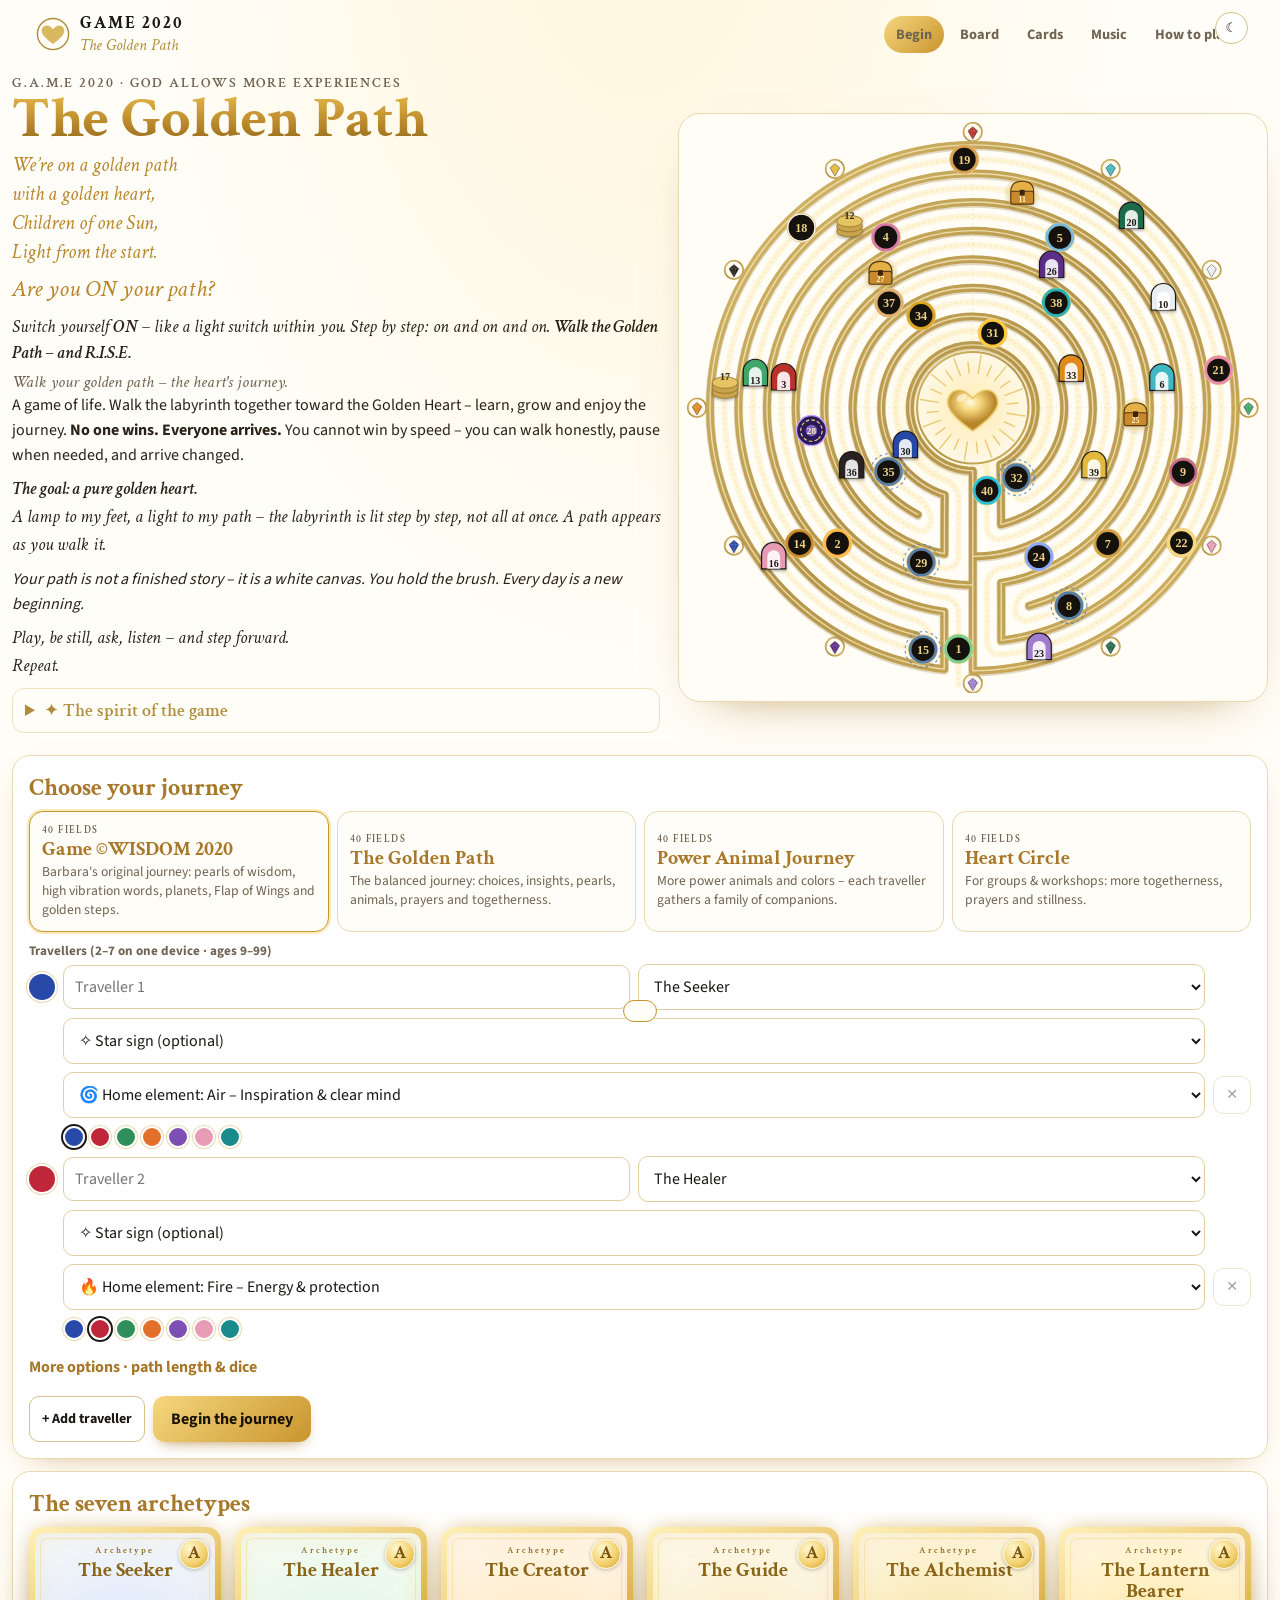
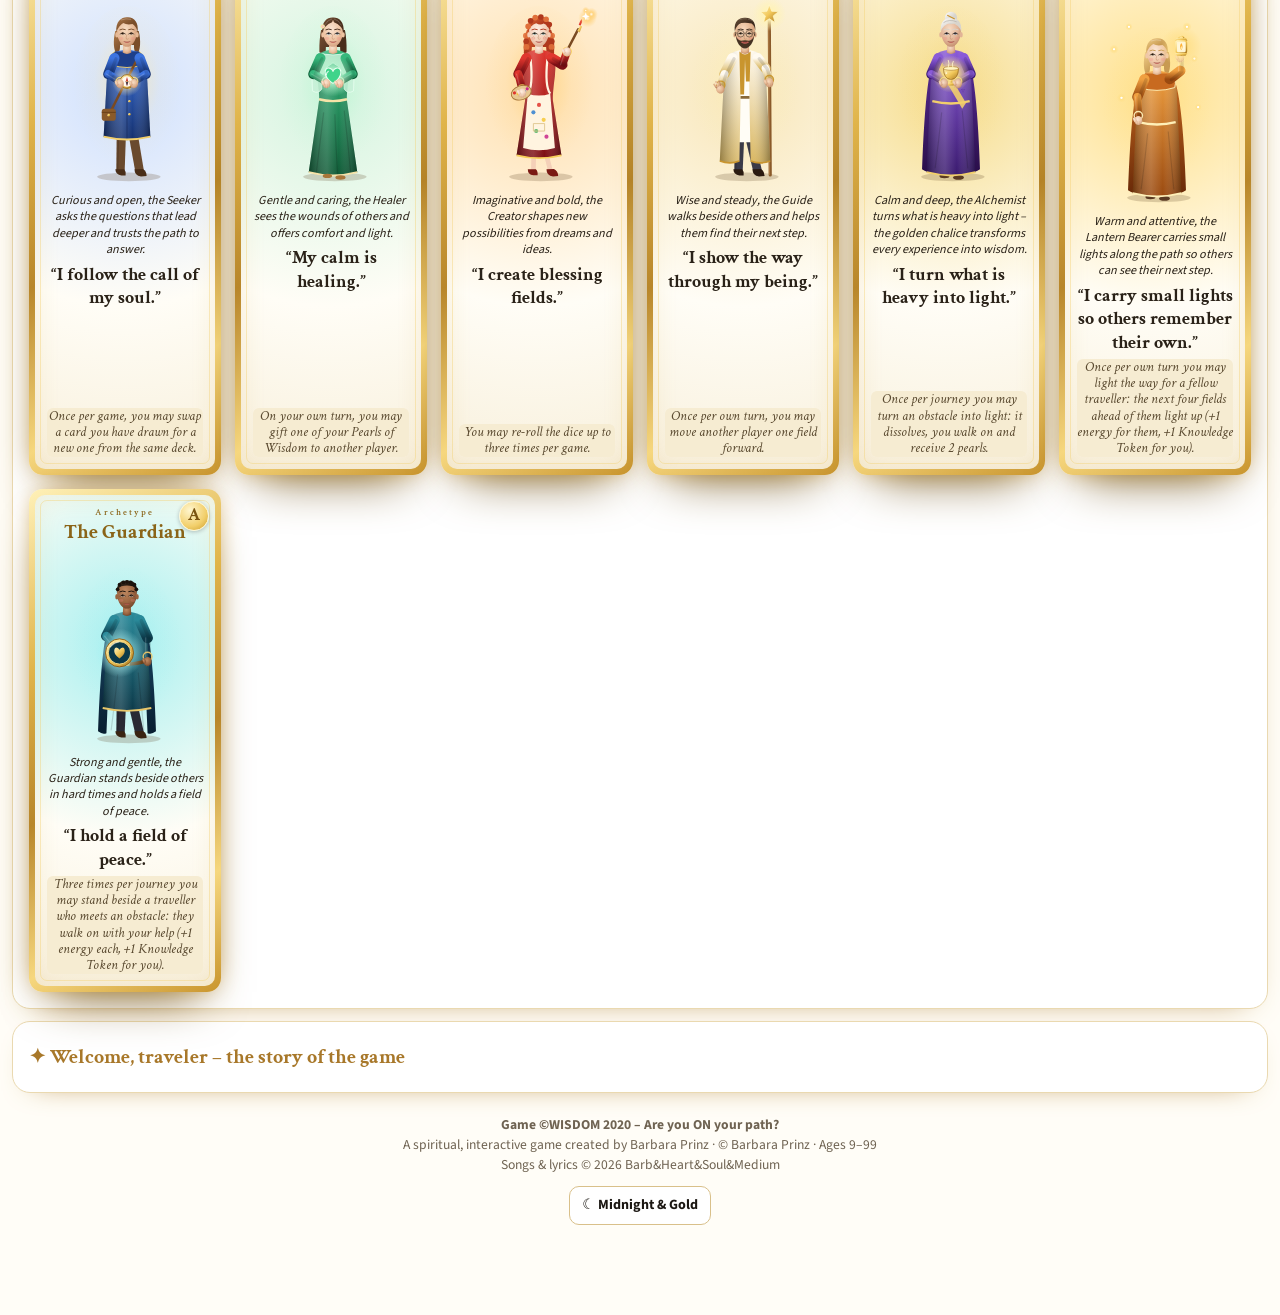
==== commit b9abd075: "Energy is now the radiant heart-sun Co-Authored-By: Claude Opus 5.5 <noreply@anthropic.com> Claude-S" ====
--- a/index.html
+++ b/index.html
@@ -316,6 +316,8 @@
 .corner svg[viewBox="27 27 66 66"]{width:40px;height:40px}
 .mcard .corner svg[viewBox="27 27 66 66"]{width:28px;height:28px}
 .mcard .corner svg{width:18px;height:18px}
+.hsunbig{width:96px!important;height:96px!important;padding:8px;border-radius:50%;border:1.5px solid #e6c46399}
+.hsun{width:1.15em;height:1.15em;vertical-align:-.2em;display:inline-block}
 </style>
 </head>
 <body>
@@ -515,7 +517,7 @@
     <h3>Number Wisdom</h3>
     <p>Every number carries a meaning: 0 Pluto – transformation · 1 Sun – energy, healing power, empowering others · 2 Moon – emotions, mother, foresight, balance · 3 Mars – a powerful force that brings you forward (sometimes one step back is given) · 4 Mercury – bring your ideas into the world · 5 Faith – belief, mind, luck · 6 Venus – love, friendship, care, grace · 7 Saturn – cause and effect, step by step, grounding others · 8 Uranus – family, rebellion, sudden change · 9 Jupiter – communication, companionship, voice · 10 Medium – bridge between here and there. After every roll the meaning of your number lights up – and on Number Wisdom fields you learn more.</p>
     <h3>Recharge Stations &amp; your energy battery</h3>
-    <p>Every traveller has an energy battery ⚡. Sometimes we feel depleted or empty – then the little <b>Recharge Stations</b> help: breathe, walk, sing, dance, journal, create. Ask yourself: How do I charge my own battery in this moment? What do I need to re-charge or re-balance? Stillness and silence also fill the battery; hard moments of life use a little energy.</p>
+    <p>Every traveller has an energy battery <svg class="hsun" viewBox="0 0 24 24" aria-hidden="true"><g stroke="#e0a82e" stroke-width="1.6" stroke-linecap="round"><line x1="12" y1="1" x2="12" y2="3.6"/><line x1="12" y1="20.4" x2="12" y2="23"/><line x1="1" y1="12" x2="3.6" y2="12"/><line x1="20.4" y1="12" x2="23" y2="12"/><line x1="4.2" y1="4.2" x2="6" y2="6"/><line x1="18" y1="18" x2="19.8" y2="19.8"/><line x1="19.8" y1="4.2" x2="18" y2="6"/><line x1="6" y1="18" x2="4.2" y2="19.8"/></g><path d="M12 18.2c-3.6-2.6-6-4.7-6-7.3a3.1 3.1 0 0 1 6-1.2a3.1 3.1 0 0 1 6 1.2c0 2.6-2.4 4.7-6 7.3z" fill="#f2c14e" stroke="#c9952e" stroke-width=".8"/></svg>. Sometimes we feel depleted or empty – then the little <b>Recharge Stations</b> help: breathe, walk, sing, dance, journal, create. Ask yourself: How do I charge my own battery in this moment? What do I need to re-charge or re-balance? Stillness and silence also fill the battery; hard moments of life use a little energy.</p>
     <h3>Elevator · Lift Me Up</h3>
     <p>Ten special Elevator cards stand for empowerment: someone believes in you, you remember your inner power – and you are lifted up, sometimes 5 or even 7 fields toward the light. Unique and special, just like you.</p>
     <h3>Director's Chair</h3>
@@ -952,7 +954,7 @@
  Z:{deck:"treasures",name:"Treasure",sym:"✦"},
  Q:{deck:"chests",name:"Treasure Chest",sym:"❖"},
  U:{deck:"moments",name:"Moment of Life",sym:"∿"},
- E:{deck:"recharge",name:"Recharge Station",sym:"⚡"},
+ E:{deck:"recharge",name:"Recharge Station",sym:"💛"},
  N:{deck:"numwis",name:"Number Wisdom",sym:"#"},
  O:{deck:"radiate",name:"Radiate Your Light",sym:"☼"},
  V:{deck:"comm",name:"Clear Communication",sym:"❝"},
@@ -1624,6 +1626,7 @@
 let DOTCTX=null;
 function dotHTML(n){const d=(D2.dots||[])[n-1];if(!d)return"";
   return `<div class="dot"><div class="dt">✦ Step ${n} · ${esc(d.title)}</div><div class="dq">${esc(d.question)}</div></div>`}
+const HSUN=`<svg class="hsun" viewBox="0 0 24 24" aria-hidden="true"><g stroke="#e0a82e" stroke-width="1.6" stroke-linecap="round"><line x1="12" y1="1" x2="12" y2="3.6"/><line x1="12" y1="20.4" x2="12" y2="23"/><line x1="1" y1="12" x2="3.6" y2="12"/><line x1="20.4" y1="12" x2="23" y2="12"/><line x1="4.2" y1="4.2" x2="6" y2="6"/><line x1="18" y1="18" x2="19.8" y2="19.8"/><line x1="19.8" y1="4.2" x2="18" y2="6"/><line x1="6" y1="18" x2="4.2" y2="19.8"/></g><path d="M12 18.2c-3.6-2.6-6-4.7-6-7.3a3.1 3.1 0 0 1 6-1.2a3.1 3.1 0 0 1 6 1.2c0 2.6-2.4 4.7-6 7.3z" fill="#f2c14e" stroke="#c9952e" stroke-width=".8"/></svg>`;
 const PGLYPH={Sun:"☉",Moon:"☽",Earth:"♁",Mercury:"☿",Venus:"♀",Mars:"♂",Jupiter:"♃",Saturn:"♄",Uranus:"♅",Neptune:"♆",Pluto:"♇"};
 const AEMOJI={Eagle:"🦅",Owl:"🦉",Wolf:"🐺",Bear:"🐻",Dolphin:"🐬",Butterfly:"🦋",Deer:"🦌",Turtle:"🐢",Fox:"🦊",Hummingbird:"🐦",Lion:"🦁",Horse:"🐴",Raven:"🐦‍⬛",Swan:"🦢",Bee:"🐝",Dragonfly:"🪽",Elephant:"🐘","Koi Fish":"🐟",Ladybug:"🐞",Penguin:"🐧",Panda:"🐼",Peacock:"🦚",Frog:"🐸",Snake:"🐍",Chameleon:"🦎",Seal:"🦭",Tiger:"🐯",Badger:"🦡",Bat:"🦇",Beaver:"🦫",Buffalo:"🦬",Coyote:"🐾",Elk:"🫎",Falcon:"🦅",Hare:"🐇",Hawk:"🦅",Mole:"🐾",Otter:"🦦",Spider:"🕷",Squirrel:"🐿"};
 const STAIRS=`<svg viewBox="0 0 24 24" width="20" height="20"><path d="M3 20h5v-5h5v-5h5V5h3" fill="none" stroke="currentColor" stroke-width="2.4" stroke-linecap="round" stroke-linejoin="round"/><path d="M15 3h6v6" fill="none" stroke="currentColor" stroke-width="2.4" stroke-linecap="round" stroke-linejoin="round"/></svg>`;
@@ -1859,7 +1862,7 @@
           pick("Who was your partner in this exercise?",nb,i=>{const q=S.players[i];p.tokens++;q.tokens++;p.pearls++;q.pearls++;sfx("together");log(p.name+" and "+q.name+" practise clear communication: “"+card.title+"”.");nextTurn()})}]].concat(swap)});return}
     if(deck==="canvas"){canvasCard(card,swap);return}
     if(deck==="possibilities"){possCard(card,swap);return}
-    if(deck==="breath"){momentMusic();openCard({...base,th:{gem:"#7ab8d8"},sub:"Wind · Breath · Spirit",emb:emblem("sym","≋"),html:`<div class="breathe"><div class="bcirc"></div><div class="blab">breathe in … and out …</div></div>`,text:esc(card.text),prompt:esc(card.prompt),timer:15,timerLabel:"15 seconds of conscious breathing",reward:"⚡ +1 energy · "+moveText(card.effect),
+    if(deck==="breath"){momentMusic();openCard({...base,th:{gem:"#7ab8d8"},sub:"Wind · Breath · Spirit",emb:emblem("sym","≋"),html:`<div class="breathe"><div class="bcirc"></div><div class="blab">breathe in … and out …</div></div>`,text:esc(card.text),prompt:esc(card.prompt),timer:15,timerLabel:"15 seconds of conscious breathing",reward:HSUN+" +1 energy · "+moveText(card.effect),
       acts:[["I breathed consciously ≋",()=>{closeCard();energy(p,1);log(p.name+" breathes with the wind: "+card.title+".");applyMove(card.effect)}]].concat(swap)});return}
     if(deck==="chalice"){const others=S.players.map((q,i)=>i).filter(i=>i!==S.turn&&!S.players[i].done);
       openCard({...base,th:{gem:"#3a8ab8"},sub:"Receive · Cleanse · Share",emb:emblem("sym","🜄"),text:esc(card.text),prompt:esc(card.prompt),reward:"Keep the balance: receive or share",
@@ -1922,8 +1925,8 @@
       acts:[["I understand the number "+card.n+" ✦",()=>{closeCard();log(p.name+" learns the wisdom of "+card.n+" – "+card.planet+".");applyMove(card.effect)}]].concat(swap)});return}
     if(deck==="lightenergy"){openCard({...base,th:{gem:"#e0a82e"},sub:"A question of light",title:card.icon+" "+esc(card.title),emb:emblem("sym","⚡"),text:`<span style="font-family:var(--serif);font-size:1.3rem">${esc(card.text)}</span>`,html:'<p style="font-size:.85rem;opacity:.8">Everything is energy – even you. Light you cannot see is still light.</p>',reward:"+1 energy",
       acts:[["Shared ⚡",done(()=>{energy(p,1);sfx("pearl");log(p.name+" shares a light question: "+card.title+".")})]].concat(swap)});return}
-    if(deck==="recharge"){openCard({...base,th:"recharge",sub:"Recharge Station",emb:emblem("sym","⚡"),text:esc(card.text),prompt:"How do I charge my own battery in this moment? What do I need to re-charge or re-balance?",reward:"+2 energy",
-      acts:[["Recharged ⚡",done(()=>{energy(p,2);sfx("pearl");log(p.name+" recharges: "+card.title+".")})],["Let the whole circle recharge with me",done(()=>{S.players.forEach(q=>energy(q,1));energy(p,1);sfx("together");log("Everyone recharges together: "+card.title+".")}),"ghost"]]});return}
+    if(deck==="recharge"){openCard({...base,th:"recharge",sub:"Recharge Station",emb:HSUN.replace('class="hsun"','class="emb hsunbig"'),text:esc(card.text),prompt:"How do I charge my own battery in this moment? What do I need to re-charge or re-balance?",reward:"+2 energy",
+      acts:[["Recharged "+HSUN,done(()=>{energy(p,2);sfx("pearl");log(p.name+" recharges: "+card.title+".")})],["Let the whole circle recharge with me",done(()=>{S.players.forEach(q=>energy(q,1));energy(p,1);sfx("together");log("Everyone recharges together: "+card.title+".")}),"ghost"]]});return}
     if(deck==="chests"){openChest(card,swap);return}
     if(deck==="moments"){const up=card.mood==="Up";
       openCard({...base,th:"moments",sub:up?"☀ An up of life":"☁ A down of life",emb:emblem("sym",up?"☀":"☁"),text:esc(card.situation),
@@ -1945,7 +1948,7 @@
 const EMAX=5;
 function energy(q,dv){if(q.energy==null)q.energy=3;q.energy=Math.max(0,Math.min(EMAX,q.energy+dv))}
 function battery(q){const e=q.energy==null?3:q.energy;const col=e<=1?"#e0604a":e<=2?"#e6b04a":"#6ad08a";
-  return `<span class="stat" title="Energy">⚡<svg width="30" height="12" viewBox="0 0 30 12" style="vertical-align:-1px;margin-left:3px"><rect x=".5" y=".5" width="26" height="11" rx="2.5" fill="none" stroke="#f6edd6aa"/><rect x="27" y="3.5" width="2.5" height="5" rx="1" fill="#f6edd6aa"/>${[...Array(EMAX)].map((_,i)=>`<rect x="${2+i*5}" y="2.3" width="4" height="7.4" rx="1" fill="${i<e?col:"#ffffff18"}"/>`).join("")}</svg></span>`}
+  return `<span class="stat" title="Energy">${HSUN}<svg width="30" height="12" viewBox="0 0 30 12" style="vertical-align:-1px;margin-left:3px"><rect x=".5" y=".5" width="26" height="11" rx="2.5" fill="none" stroke="#f6edd6aa"/><rect x="27" y="3.5" width="2.5" height="5" rx="1" fill="#f6edd6aa"/>${[...Array(EMAX)].map((_,i)=>`<rect x="${2+i*5}" y="2.3" width="4" height="7.4" rx="1" fill="${i<e?col:"#ffffff18"}"/>`).join("")}</svg></span>`}
 function moveTo(q,np){const i=S.players.indexOf(q);np=Math.max(0,Math.min(N+1,np));q.half=false;if(np===q.pos)return;sfx(np>q.pos?"fly":"back");S.trail={from:Math.min(q.pos,np),to:Math.max(q.pos,np),color:q.color,who:i};q.pos=np;if(np>0&&np<=N)(S.lit=S.lit||{})[np]=1;if(np>N&&i!==S.turn){q.pos=N}drawBoard()}
 function applyMove(e){
   const p=cur(),me=S.turn,trav=S.players.map((q,i)=>i).filter(i=>i!==me&&!S.players[i].done);
@@ -2161,7 +2164,7 @@
   S.rolled=0;S.helpedThisTurn={};S.turn=(S.turn+1)%S.players.length;{const n=cur();if(n.heartRest>0)n.heartRest--}refresh();
   const nx=cur();if(!nx.done&&DK.magic&&stage(nx)>(nx.stageSeen||0)){nx.stageSeen=stage(nx);save();setTimeout(()=>upLevel(nx),350);return}
   if(!nx.done&&!nx.above&&nx.pos>=20){nx.above=true;save();setTimeout(()=>fromAbove(nx),350);return}
-  if(!nx.done)toast((nx.energy!=null&&nx.energy<=1)?"⚡ "+nx.name+", your battery is low – a pause, a breath or a song will help.":"✦ "+encourage(nx));
+  if(!nx.done)toast((nx.energy!=null&&nx.energy<=1)?"💛 "+nx.name+", your battery is low – a pause, a breath or a song will help.":"✦ "+encourage(nx));
 }
 function fromAbove(q){chime("gate");const lines=D3.above||[];const ln=lines[S.players.indexOf(q)%Math.max(1,lines.length)]||"";
   const pts=pathBetween(0,Math.min(q.pos,N));const d=pts.map((t,i)=>(i?"L":"M")+t.x.toFixed(1)+" "+t.y.toFixed(1)).join("");
@@ -2178,7 +2181,7 @@
     acts:[["🤗 Heart hug",()=>{closeCard();pick("Whom do you give a heart hug? (The centres of your hearts become one.)",tr,i=>{S.helpedThisTurn.love=1;energy(p,1);energy(S.players[i],1);p.tokens++;S.web=(S.web||0)+1;sfx("together");log(p.name+" and "+S.players[i].name+" share a heart hug (+1 energy each).");refresh()})},"opt"],
       ["✦ Send a blessing to everyone",()=>{closeCard();S.helpedThisTurn.love=1;S.bonus+=1;p.tokens++;S.web=(S.web||0)+1;chime("heart");log(p.name+" sends a blessing to everyone.");toast("✦ Speak your blessing now – then roll.");refresh()},"opt"],
       ["✦ Inspire someone with a word",()=>{closeCard();pick("Whom do you inspire with a word or an answer?",tr,i=>{S.helpedThisTurn.love=1;S.players[i].pearls++;p.tokens++;S.web=(S.web||0)+1;chime("pearl");log(p.name+" inspires "+S.players[i].name+" (+1 pearl · +1 Knowledge Token).");toast("✦ Share your words now – then roll.");refresh()})},"opt"],
-      ["🕊 I forgive",()=>{closeCard();S.helpedThisTurn.love=1;energy(p,2);S.web=(S.web||0)+1;openCard({th:{gem:"#d86a8a"},deck:"Forgiveness",title:"One thread mended",emb:emblem("heart"),text:"When we hurt someone, we hurt ourselves – we are one. Forgiving frees you first. Think of someone, breathe, and let a little of the weight go.",timer:20,reward:"⚡ +2 energy",acts:[["I let it go ✦",()=>{closeCard();log(p.name+" forgives – a thread in the quilt is mended.");refresh()}]]})},"opt"],
+      ["🕊 I forgive",()=>{closeCard();S.helpedThisTurn.love=1;energy(p,2);S.web=(S.web||0)+1;openCard({th:{gem:"#d86a8a"},deck:"Forgiveness",title:"One thread mended",emb:emblem("heart"),text:"When we hurt someone, we hurt ourselves – we are one. Forgiving frees you first. Think of someone, breathe, and let a little of the weight go.",timer:20,reward:HSUN+" +2 energy",acts:[["I let it go ✦",()=>{closeCard();log(p.name+" forgives – a thread in the quilt is mended.");refresh()}]]})},"opt"],
       ["Not now",closeCard,"ghost"]]})}
 function stepOut(){const p=cur();
   openCard({th:"planet",deck:"Step out of the game",title:"A pit stop among the stars",emb:emblem("sym","✧"),
@@ -2260,7 +2263,7 @@
     if(libSel==="comm")return mini(d.name,esc(c.title),esc(c.exercise),esc(c.question),emblem("sym","❝"),"comm");
     if(libSel==="radiate")return mini(d.name,esc(c.title),esc(c.text)+"<br><i>"+esc(c.prompt)+"</i>","“"+esc(c.affirmation)+"”",emblem("sym","☼"),"radiate");
     if(libSel==="numwis")return mini(d.name,esc(c.n+" · "+c.planet),"<b>"+esc(c.keywords)+"</b><br>"+esc(c.text),esc(c.prompt),numSVG(c.n,c.planet),"numwis");
-    if(libSel==="recharge")return mini(d.name,esc(c.title),esc(c.text),"How do I charge my battery right now?",emblem("sym","⚡"),"recharge");
+    if(libSel==="recharge")return mini(d.name,esc(c.title),esc(c.text),"How do I charge my battery right now?",HSUN.replace('class="hsun"','class="emb hsunbig"'),"recharge");
     if(libSel==="moments")return mini(d.name+" · "+esc(c.mood),esc(c.title),esc(c.situation)+"<br><i>"+esc(c.tool)+"</i>","✦ "+esc(c.help),emblem("sym",c.mood==="Up"?"☀":"☁"),"moments");
     if(libSel==="living")return mini(d.name,esc(c.title),esc(c.inv)+"<br><b>"+esc(c.refl)+"</b>",esc(c.act),emblem("sym","⟐"),{gem:"#c89030"});
     if(libSel==="rise")return mini(d.name,"Where are you on the path?","Remembrance · Integration · Service · Expression","I trust the unfolding of my path.",emblem("sym","⟡"),{gem:"#e0a020"});
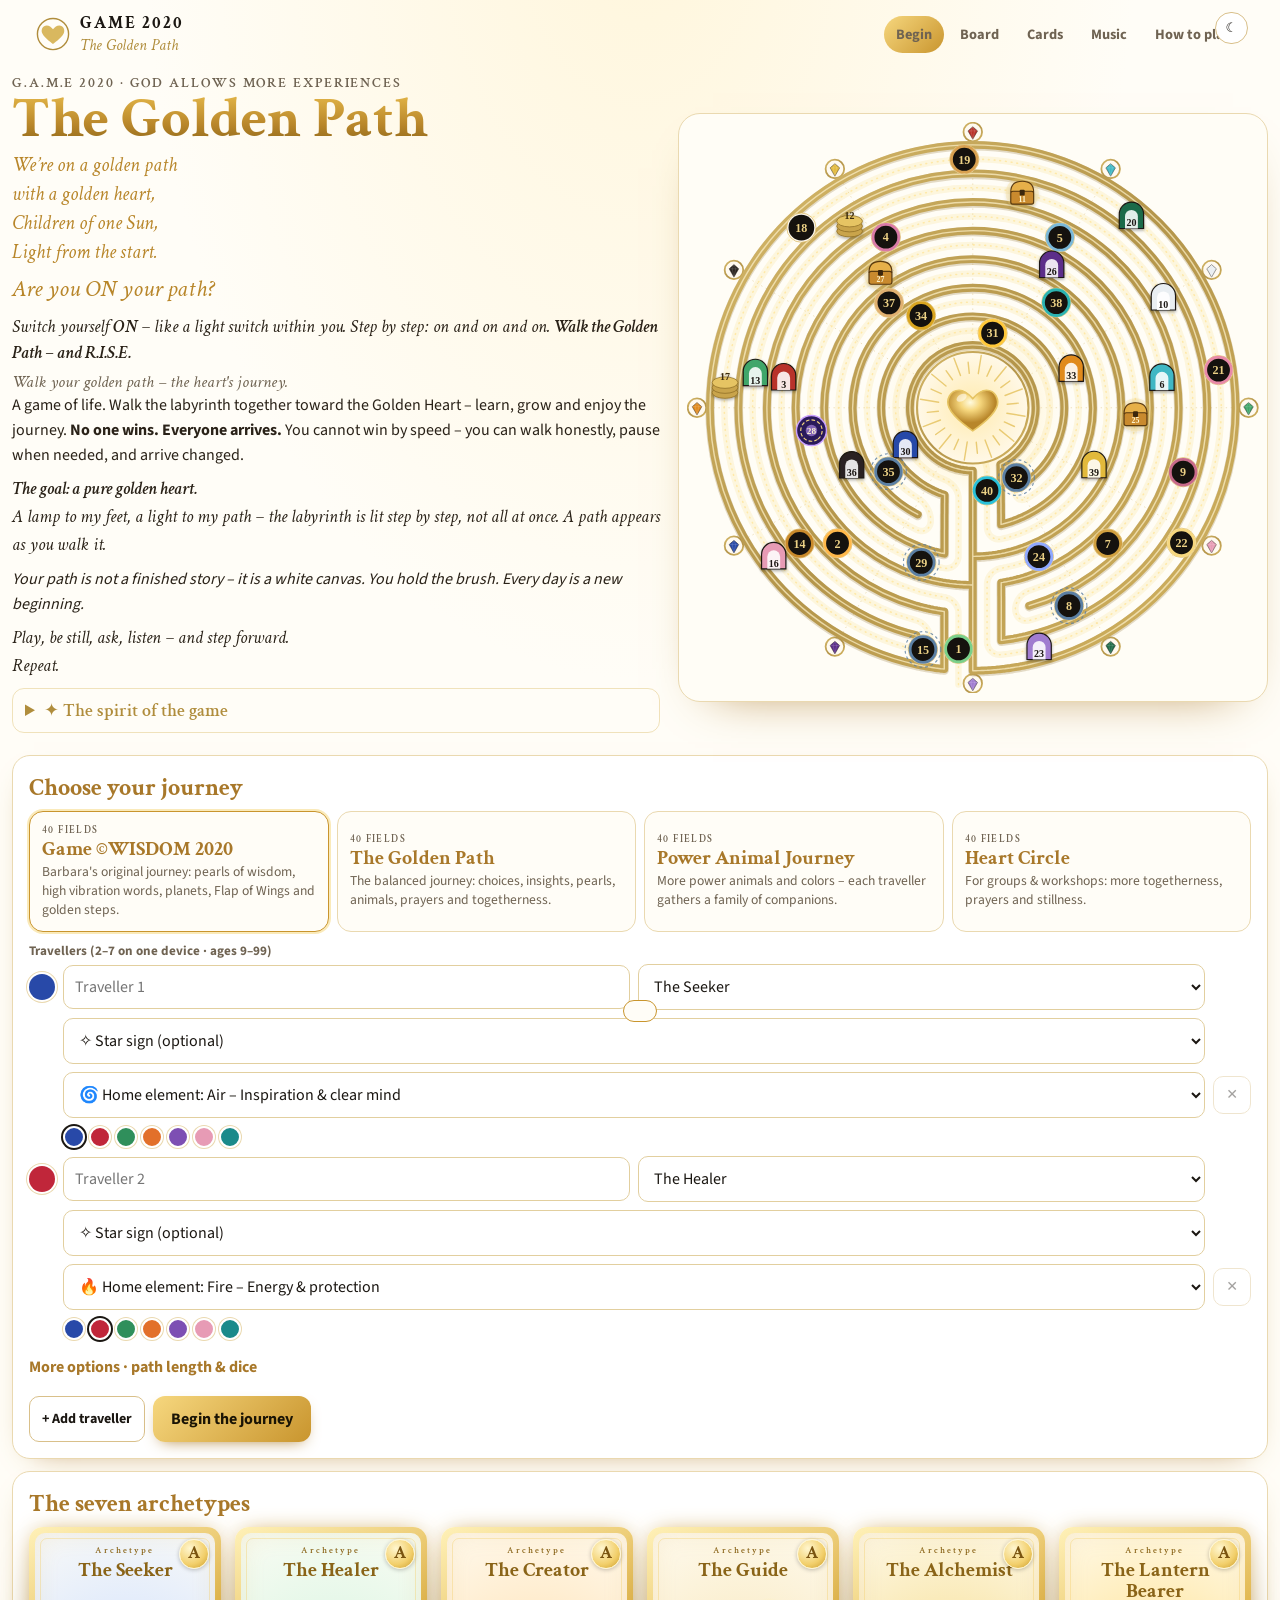
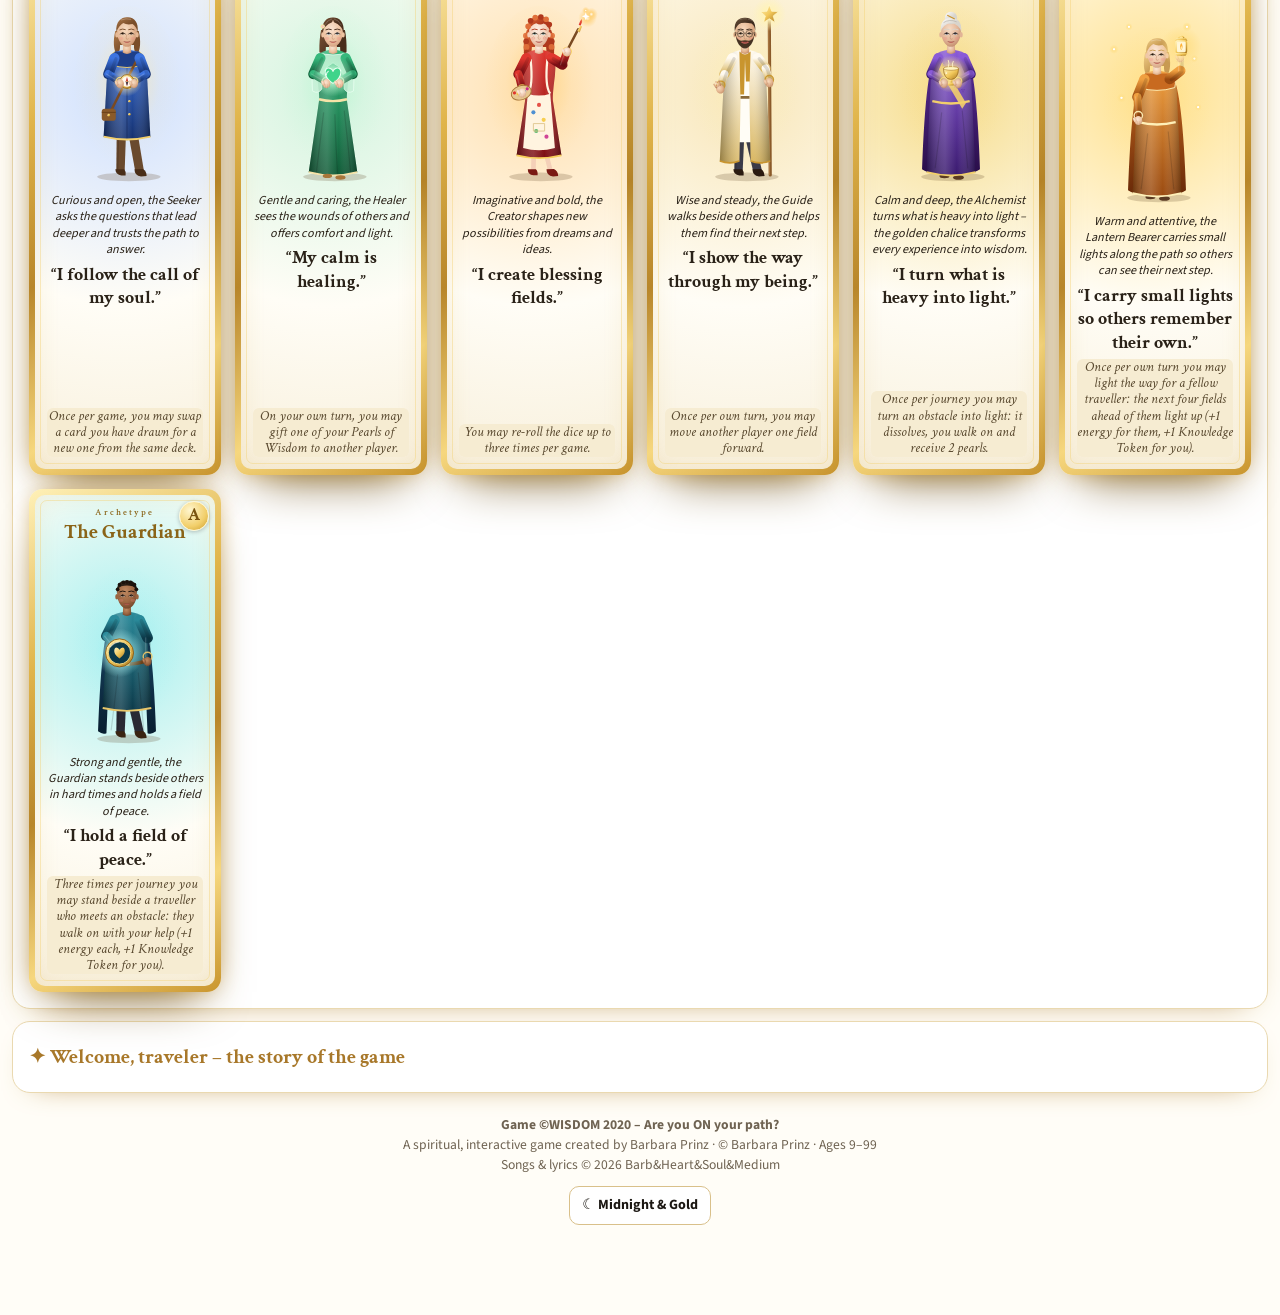
==== commit db8ca97e: "Golden Heart radiates golden rays of light Co-Authored-By: Claude Opus 5.5 <noreply@anthropic.com> C" ====
--- a/index.html
+++ b/index.html
@@ -354,7 +354,7 @@
       <details class="spirit"><summary>✦ The spirit of the game</summary>
       <p class="lyrics" style="font-size:1.12rem">The Golden Path is a game of ON(e)ness.<br>Every traveller is unique – one of a kind – and yet we are all one.<br>Step by step we switch ourselves ON and remember our connection and our purpose.<br>No one arrives alone: together we reach the Golden Heart.<br><b>Walk ON – walk as ONE.</b></p>
       <p class="lyrics" style="font-size:1.05rem">The Golden Path is alive everywhere. Every moment can change your path – and every step brings us closer to the Golden Heart, carrying every pearl of wisdom, every memory, insight and lesson we gather.</p>
-      <p><b>Golden heartlight – brightly, lightheartedly.</b> Now and always, decide to invite and radiate light and love, and let both become the focus of all your thoughts, words and deeds. Once you step on this golden wisdom path, it changes your being, your relationships and your connections – starting with the one relationship to yourself.</p>
+      <p><b>Your own Golden Heart radiates bright golden rays of light – through evolution, transformation and expansion.</b> Now and always, decide to invite and radiate light and love, and let both become the focus of all your thoughts, words and deeds. Once you step on this golden wisdom path, it changes your being, your relationships and your connections – starting with the one relationship to yourself.</p>
       <p class="lyrics" style="font-size:1.05rem">Before enlightenment, cope with everyday life – and afterwards, too. There is always something to learn and to experience, and so you gain pearls of wisdom. Go with it, without resistance. Be courageous and take one step at a time – even baby steps take you forward. Life is like waves, with ups and downs. The labyrinth, an ancient symbol, keeps you on your path and shows the way to the centre of your heart: to unconditional love, pure trust and joy. Walk with your partner, your children, your friends and family, and with loved ones beyond the veil, spirit animals and angels. Free your Self, follow your inner voice and find your golden heart. Day by day, play – or start anew.<br><span style="font-size:.9rem">– Barbara</span></p>
       <p>Remember how to be a spiritual being. With anticipation, dedicate yourself to this unique game of experience – a game for <b>you</b>, for understanding your life's path, with all its lessons and your infinite choices for your next steps.</p>
       <p class="lyrics" style="font-size:1.12rem">Nothing is pre-ordained. Everything is changing constantly.</p>
@@ -616,7 +616,7 @@
 </script>
 <script>window.GAME_DATA2 = {"dots": [{"n": 1, "title": "Creation & Awakening", "message": "", "question": "What do I really want to do? What is my passion?"}, {"n": 2, "title": "Mother Earth", "message": "", "question": "What is my next step towards my goal? What are my options? Even one baby step is okay."}, {"n": 3, "title": "Sun & Happiness", "message": "", "question": "Which path do I choose? Which is the best direction for me?"}, {"n": 4, "title": "Moon", "message": "", "question": "Where do I feel good? How is my connection to Mother Earth?"}, {"n": 5, "title": "Earth – Process of Growth", "message": "", "question": "How can I clear and cleanse myself, my space and my life?"}, {"n": 6, "title": "Water – Changes", "message": "", "question": "Do I support my soul’s expansion? Do I know my soul purpose?"}, {"n": 7, "title": "Fire – Fire of Life", "message": "", "question": "What do I want to experience? What is my devotion?"}, {"n": 8, "title": "Air – Freedom", "message": "", "question": "Who is my teacher now? How do I go through each lesson and embrace learning?"}, {"n": 9, "title": "North – Stillness", "message": "", "question": "Who is my empowering companion?"}, {"n": 10, "title": "East – New Beginnings", "message": "", "question": "Whom do I trust? Do I trust myself? Do I allow myself to grow and evolve?"}, {"n": 11, "title": "South – Warmth & Trust", "message": "", "question": "Time for reflection and relaxation. Where does my strength come from?"}, {"n": 12, "title": "West – Harvest", "message": "", "question": "What are my talents and qualities? Where can I show my creations?"}, {"n": 13, "title": "Clear as Crystal", "message": "", "question": "Who am I as a human being? Do I allow myself to grow and express myself?"}, {"n": 14, "title": "Inner Child & Creativity", "message": "", "question": "What do I need in this moment? Where does my attention go?"}, {"n": 15, "title": "Values of the Heart", "message": "", "question": "Where should I go next? Is it time for the next step?"}, {"n": 16, "title": "Instinct & Intuition", "message": "", "question": "Who is my spirit guide? Do I have more helpers from the other side?"}, {"n": 17, "title": "Dare to Shine", "message": "", "question": "When do I feel uplifted and truly satisfied?"}, {"n": 18, "title": "Treasures Inside", "message": "", "question": "Who empowers me? Am I in deep connection?"}, {"n": 19, "title": "Live from Your Heart", "message": "", "question": "What do I need to let go of? How can I find liberation?"}, {"n": 20, "title": "The Golden Chalice", "message": "", "question": "How can I embrace everything in my life and feel the magic of being human on Mother Earth?"}, {"n": 21, "title": "New Moon – Start New", "message": "", "question": "Which habits and patterns are holding me back from living my life purpose?"}, {"n": 22, "title": "Heaven & Earth", "message": "", "question": "What do I believe? How can I make space for energy to flow freely within me?"}, {"n": 23, "title": "Healing", "message": "", "question": "What is my biggest dream, and where do I give my fullest attention?"}, {"n": 24, "title": "Feelings & Empathy", "message": "", "question": "Where am I following the crowd? Do I allow my real Self to show without limits?"}, {"n": 25, "title": "Your Body, Your Temple", "message": "", "question": "How do I appreciate all I receive? How often do I show gratitude, respect and affection?"}, {"n": 26, "title": "Renewal & Transformation", "message": "", "question": "How can I recharge myself, within and without?"}, {"n": 27, "title": "Through a Child’s Eyes", "message": "", "question": "How can I express my deepest soul wisdom?"}, {"n": 28, "title": "Clearness", "message": "", "question": "Do I trust myself? Do I trust others? Do I speak my truth?"}, {"n": 29, "title": "Wisdom", "message": "", "question": "How can I live in full self-awareness?"}, {"n": 30, "title": "Illumination", "message": "", "question": "How do I practise self-love and show love to myself?"}, {"n": 31, "title": "Spiritual Growth", "message": "", "question": "When do I support and help others? Am I balanced and caring for my own energy?"}, {"n": 32, "title": "Trust & Confidence", "message": "", "question": "When do I give myself space and freedom and connect to Mother Earth?"}, {"n": 33, "title": "Love", "message": "", "question": "How can I honour all elements, plants and animals? Do I know how to thank Mother Earth?"}, {"n": 34, "title": "Experience", "message": "", "question": "How can I create a safe and sacred space – perhaps a little altar?"}, {"n": 35, "title": "Insight", "message": "", "question": "What is my role in supporting humanity and our environment?"}, {"n": 36, "title": "Power & Strength", "message": "", "question": "How can I strengthen my body, mind and spirit?"}, {"n": 37, "title": "Self-Awareness", "message": "", "question": "How can I live my life so that I am at peace within?"}, {"n": 38, "title": "We-Awareness", "message": "", "question": "How can I shine and radiate love and light?"}, {"n": 39, "title": "Karma", "message": "", "question": "When do I give myself permission to explore and express my Self?"}, {"n": 40, "title": "Dharma", "message": "", "question": "How do I create my life out of my visions?"}], "shine": [{"word": "Abundance", "affirmation": "I am surrounded by abundance and prosperity."}, {"word": "Acceptance", "affirmation": "I accept myself and others just as we are."}, {"word": "Appreciation", "affirmation": "I appreciate the little gifts of every day."}, {"word": "Awakening", "affirmation": "I am awake to the magic in my life."}, {"word": "Balance", "affirmation": "I find my balance between heaven and earth."}, {"word": "Bliss", "affirmation": "I allow myself to feel pure bliss."}, {"word": "Clarity", "affirmation": "I see my path clearly, like a crystal."}, {"word": "Compassion", "affirmation": "I show compassion and understanding to myself and others."}, {"word": "Confidence", "affirmation": "I trust my gifts and abilities."}, {"word": "Connection", "affirmation": "I am connected to everyone in the golden web."}, {"word": "Creativity", "affirmation": "I let my creativity flow freely."}, {"word": "Determination", "affirmation": "I keep walking my path, step by step."}, {"word": "Empathy", "affirmation": "I listen to others with an open heart."}, {"word": "Empowerment", "affirmation": "I share uplifting words and empower others."}, {"word": "Enlightenment", "affirmation": "I let my light shine brighter every day."}, {"word": "Faith", "affirmation": "I have faith that I am guided."}, {"word": "Forgiveness", "affirmation": "I forgive and set my heart free."}, {"word": "Gratitude", "affirmation": "I am grateful for every moment of my life."}, {"word": "Harmony", "affirmation": "I live in harmony with myself and Mother Earth."}, {"word": "Healing", "affirmation": "I allow healing to flow through me."}, {"word": "Hope", "affirmation": "I carry hope in my heart, even on cloudy days."}, {"word": "Inspiration", "affirmation": "I am open to new ideas and inspiration."}, {"word": "Integrity", "affirmation": "I speak my truth and live by my values."}, {"word": "Joy", "affirmation": "I invite joy and happiness into my life every day."}, {"word": "Kindness", "affirmation": "I spread kindness wherever I go."}, {"word": "Love", "affirmation": "I am love, and I give love freely."}, {"word": "Mindfulness", "affirmation": "I am fully present in the here and now."}, {"word": "Miracles", "affirmation": "I expect miracles and see magic everywhere."}, {"word": "Optimism", "affirmation": "I trust that the best is yet to come."}, {"word": "Peace", "affirmation": "I am at peace within."}, {"word": "Positivity", "affirmation": "I choose positive thoughts and words."}, {"word": "Presence", "affirmation": "I am here, now, with all my heart."}, {"word": "Purpose", "affirmation": "I live my soul purpose with joy."}, {"word": "Resilience", "affirmation": "I rise again after every challenge."}, {"word": "Self-Love", "affirmation": "I love myself, just as I am."}, {"word": "Serenity", "affirmation": "I rest in calm and quiet serenity."}, {"word": "Strength", "affirmation": "I am strong and capable of overcoming any challenge."}, {"word": "Trust", "affirmation": "I trust myself, my path and my guidance."}, {"word": "Unity", "affirmation": "I know we are all one, walking together."}, {"word": "Wisdom", "affirmation": "I listen to the wisdom within me."}], "gratitude": [{"title": "Morning Sunshine", "text": "The warm rays of the sun that brighten your morning."}, {"title": "A Good Night’s Sleep", "text": "A restful sleep that fills you with new energy."}, {"title": "Fresh Air", "text": "Breathing in crisp, fresh air on a morning walk."}, {"title": "Birdsong", "text": "The cheerful songs of birds outside your window."}, {"title": "Kind Words", "text": "A compliment or kind words from someone."}, {"title": "Healthy Body", "text": "Your health and the ability to move freely."}, {"title": "Loving Family", "text": "The love and support of your family."}, {"title": "Close Friends", "text": "Friends who are always there for you."}, {"title": "Learning Something New", "text": "The joy of gaining new knowledge or skills."}, {"title": "Acts of Kindness", "text": "Seeing or receiving a random act of kindness."}, {"title": "Favourite Song", "text": "A song that lifts your spirits."}, {"title": "Delicious Meal", "text": "Enjoying a delicious, lovingly cooked meal."}, {"title": "Laughter", "text": "Sharing a hearty laugh with someone."}, {"title": "Comfortable Home", "text": "Feeling safe and cosy in your home."}, {"title": "Surprise Gift", "text": "An unexpected gift or a little token of love."}, {"title": "Peaceful Moments", "text": "A moment of peace and quiet, just for you."}, {"title": "Overcoming Challenges", "text": "The moment you find your way through a challenge."}, {"title": "Favourite Hobby", "text": "Time spent on something you love to do."}, {"title": "Forgiveness", "text": "Giving or receiving forgiveness."}, {"title": "Helping Others", "text": "The happy feeling of helping someone in need."}, {"title": "Creative Expression", "text": "Expressing yourself through art, writing, music or dance."}, {"title": "Child’s Laughter", "text": "The pure, joyful sound of a child laughing."}, {"title": "Pet’s Affection", "text": "The unconditional love of an animal friend."}, {"title": "Clean Water", "text": "Fresh, clean water to drink – a gift of Mother Earth."}, {"title": "Fresh Fruit", "text": "The taste of fresh fruit and vegetables."}, {"title": "Rainy Days", "text": "The soothing sound of rain and the cosy feeling it brings."}, {"title": "Starry Nights", "text": "Gazing up at a clear, star-filled sky."}, {"title": "Books and Stories", "text": "Getting lost in a good book or story."}, {"title": "Nature Walks", "text": "Walking in nature and feeling connected to the earth."}, {"title": "Sunrise and Sunset", "text": "The beauty of the sky at sunrise or sunset."}, {"title": "Heartfelt Talks", "text": "Deep, meaningful conversations with people you love."}, {"title": "Warm Blanket", "text": "The comfort of a warm blanket on a cold day."}, {"title": "Meals Together", "text": "Sharing a meal with family and friends."}, {"title": "New Friendships", "text": "Meeting someone new who becomes a friend."}, {"title": "Festive Celebrations", "text": "Celebrating holidays and special days together."}, {"title": "Sense of Belonging", "text": "Feeling that you belong to a group or community."}, {"title": "Happy Memories", "text": "Remembering a happy, cherished moment."}, {"title": "Second Chances", "text": "Being given – or giving – a second chance."}, {"title": "Comforting Smells", "text": "Lovely smells like baking bread or fresh flowers."}, {"title": "Changing Seasons", "text": "The beauty and colours of the changing seasons."}], "planets": [{"name": "Sun", "gift": "Bright shining energy", "text": "You receive bright, shining energy. Use it to guide one of your fellow players one step forward.", "effect": "guideOther"}, {"name": "Moon", "gift": "Intuition & care", "text": "Follow your intuition. Without rolling the dice, take care of a fellow player and help them decide what is best to do next.", "effect": "helpDecide"}, {"name": "Earth", "gift": "Being human", "text": "Welcome home. Earth is where we learn, love and grow – in a human body, with all our senses. Name one thing you love about being human, here and now.", "effect": "breatheAll"}, {"name": "Mars", "gift": "Shared energy & action", "text": "Share your energy with someone and take action for yourself: move one more step!", "effect": "marsEnergy"}, {"name": "Mercury", "gift": "Order & new flow", "text": "You may shuffle all the cards and put them in a new order.", "effect": "shuffle"}, {"name": "Jupiter", "gift": "Wisdom of life", "text": "Share one of your unique life experiences with the group – keep it short!", "effect": "shareStory"}, {"name": "Venus", "gift": "Loving help", "text": "Help a fellow player out: give them one of your Pearls of Wisdom.", "effect": "givePearl"}, {"name": "Saturn", "gift": "Calm & patience", "text": "Invite everyone to take a deep breath in and breathe out a little longer. This calms all excitement.", "effect": "breatheAll"}, {"name": "Uranus", "gift": "Independence", "text": "Stay independent and free: roll the dice twice.", "effect": "rollTwice"}, {"name": "Neptune", "gift": "Compassion", "text": "Show compassion and invite a fellow player to visit Neptune with you.", "effect": "neptune"}, {"name": "Pluto", "gift": "Deepest passion", "text": "Take your time and talk for one minute about the deepest passion in your life so far.", "effect": "passion"}], "wings": [{"title": "A Wish for the World", "verb": "create", "text": "Together, create one sentence for a happier world. Each player adds one word, round the circle, until the minute is up."}, {"title": "Hum a Melody", "verb": "create", "text": "Light is music. Hum or sing a little melody that makes you happy. Everyone may join in!"}, {"title": "Swap Perspectives", "verb": "change", "text": "Like a bird high above the clouds, change your view: swap seats with another player for the next round."}, {"title": "Shake It Off", "verb": "change", "text": "Stand up and shake out your hands, arms and legs for one minute. Let old energy go – changes are chances!"}, {"title": "Turn It Around", "verb": "change", "text": "Name one small worry, then turn it into a positive sentence. The group helps you find the brightest words."}, {"title": "Open Your Wings", "verb": "open up", "text": "Everyone stands, spreads their arms like wings and takes three deep breaths together. Feel how free you are."}, {"title": "Heart to Heart", "verb": "open up", "text": "Tell the group one thing that made your heart smile this week. Listen to each other with open hearts."}, {"title": "Treasure Inside", "verb": "open up", "text": "Share one talent or quality you are proud of. Then the group names one more they see in you."}, {"title": "Golden Web", "verb": "serve", "text": "Hold hands or touch fingertips around the table. Close your eyes and send a kind wish to someone who needs it."}, {"title": "Compliment Circle", "verb": "serve", "text": "Give each player one sincere compliment. Take your time – kind words are a gift."}, {"title": "Helping Hand", "verb": "serve", "text": "Ask the player to your left: “How can I help you on your path?” Then do it, or promise to do it later."}], "elements": [{"id": "air", "name": "Air", "gift": "Inspiration & clear mind", "text": "Air gives you inspiration and a clear mindset, and new ideas arise from deep within you."}, {"id": "fire", "name": "Fire", "gift": "Energy & protection", "text": "Fire clears your pathway, gives you enough energy to move forward and gives you protection."}, {"id": "earth", "name": "Earth", "gift": "Roots & recharging", "text": "Earth connects you to the sacred ground of Mother Earth and nature, supports your deep rooting and recharges your body, mind and soul."}, {"id": "water", "name": "Water", "gift": "Intuition & release", "text": "Water helps you trust your intuition, guides you through your journey and lets you release emotions that no longer serve you."}], "gates": [{"gem": "Red Jasper", "quality": "Passion", "color": "#b8322a", "line": "Red Jasper grounds your fire. Its warm, steady energy gives you courage, vitality and the strength to follow your passion.", "question": "What sets my heart on fire? What do I truly love to do?", "affirmation": "I follow my passion with courage."}, {"gem": "Turquoise", "quality": "Communication", "color": "#3fb7c4", "line": "Light-blue Turquoise, sister of Angelite and Aquamarine, opens your throat and helps you speak your truth with kindness.", "question": "What do I want to say – and how can I say it with love?", "affirmation": "I speak my truth with kindness."}, {"gem": "Rock Crystal", "quality": "Meditation", "color": "#e9eef2", "line": "Clear, white Rock Crystal brings purity and stillness. Like Selenite and Snow Quartz, it clears your mind and amplifies your light.", "question": "When do I give myself a moment of stillness?", "affirmation": "In stillness, I find my answers."}, {"gem": "Emerald", "quality": "Regeneration", "color": "#3fa66a", "line": "Light-green Emerald, like Jade and Peridot, heals the heart and renews your body, mind and soul. Let yourself grow again.", "question": "What helps me recharge and feel new again?", "affirmation": "I renew myself every day."}, {"gem": "Rose Quartz", "quality": "Compassion", "color": "#e79bb5", "line": "Pink Rose Quartz brings peace and harmony and calms your emotions. It opens your heart to yourself and to others.", "question": "Where can I be more gentle with myself and others?", "affirmation": "My heart is open and gentle."}, {"gem": "Malachite", "quality": "Transformation", "color": "#1f6b4a", "line": "Dark-green Malachite is the stone of change. It helps you release old patterns, so new life can grow.", "question": "What old pattern am I ready to let go of?", "affirmation": "I welcome change as a chance."}, {"gem": "Amethyst", "quality": "Intuition", "color": "#a07cd0", "line": "Light-purple Amethyst calms the mind and opens your inner eye. It helps you hear the quiet voice of your intuition.", "question": "What is my inner voice telling me right now?", "affirmation": "I trust my intuition."}, {"gem": "Deep Amethyst", "quality": "Imagination", "color": "#5b2d8a", "line": "Deep, dark Amethyst connects you to your dreams and visions. It invites you to imagine the world you want to live in.", "question": "If anything were possible, what would I dream into my life?", "affirmation": "I dream my visions into reality."}, {"gem": "Lapis Lazuli", "quality": "Inspiration", "color": "#2849a8", "line": "Dark-blue Lapis Lazuli, with shimmering Labradorite, brings wisdom and inspiration from the starry sky into your heart.", "question": "What inspires me and lights up my ideas?", "affirmation": "I am open to divine inspiration."}, {"gem": "Amber", "quality": "Innovation", "color": "#e08a1e", "line": "Warm, orange Amber, like Topaz, lights up your belly and solar plexus. It brings joy, creativity and the courage to try something new.", "question": "What new idea wants to come to life through me?", "affirmation": "I dare to try something new."}, {"gem": "Obsidian", "quality": "Intention", "color": "#2a2420", "line": "Dark Obsidian, like Onyx and Black Tourmaline, protects and grounds you. It helps you set a clear and strong intention.", "question": "What is my clear intention for my path?", "affirmation": "I set my intention with clarity."}, {"gem": "Golden Calcite", "quality": "Cooperation", "color": "#e2b93b", "line": "Golden Calcite, with Moonstone and Gold Obsidian, shines like the sun. It weaves us together in the golden web.", "question": "How can we walk this path together?", "affirmation": "Together, we shine brighter."}], "intro": "Step into the magic labyrinth and connect all dots. You will find yourself on an amazing, evolving journey. Follow the golden thread and be willing to embrace all opportunities. Are you willing to transform? Get to know your Self and bring your new wisdom into your daily life. Remember, you never walk alone."};
 </script>
-<script>window.GAME_DATA3 = {"prayers": [{"title": "Prayer for Connection", "text": "Help me to connect deeply with others. May I build meaningful and loving relationships.", "how": "Speak it together, hand on heart."}, {"title": "Prayer for Reflection", "text": "Guide me in moments of reflection. Help me to learn and grow from my experiences.", "how": "Speak it together, hand on heart."}, {"title": "Prayer for Intention", "text": "Let my actions be guided by clear intentions. May I act with purpose and direction.", "how": "Speak it together, hand on heart."}, {"title": "Prayer for Protection", "text": "Keep me and my loved ones safe from harm. Surround us with your protective embrace.", "how": "Speak it together, hand on heart."}, {"title": "Prayer for Compassion", "text": "Open my heart to the suffering of others. May I act with compassion and empathy.", "how": "Speak it together, hand on heart."}, {"title": "Prayer for Union", "text": "Bless us with a sense of union. May we work together harmoniously for the greater good.", "how": "Speak it together, hand on heart."}, {"title": "Prayer for Creation", "text": "Inspire my creativity and innovation. Let me contribute positively to the world through my creations.", "how": "Speak it together, hand on heart."}, {"title": "Prayer for Revelation", "text": "Bless me with revelation and insight. Help me to see the truth and understand your will.", "how": "Speak it together, hand on heart."}, {"title": "Prayer for Elevation", "text": "Elevate my spirit and mind. Help me to rise above challenges and reach my highest potential.", "how": "Speak it together, hand on heart."}, {"title": "Prayer for Elation", "text": "Fill my heart with elation and joy. Let me celebrate life's blessings with gratitude.", "how": "Speak it together, hand on heart."}, {"title": "Prayer for Cooperation", "text": "Bless us with a spirit of cooperation. May we work together harmoniously for common goals.", "how": "Speak it together, hand on heart."}, {"title": "Prayer for Preservation", "text": "Help us to preserve the beauty of the Earth. May we protect and cherish our natural world.", "how": "Speak it together, hand on heart."}, {"title": "Prayer for Restoration", "text": "Restore my soul and spirit. Help me to find healing and renewal in your love.", "how": "Speak it together, hand on heart."}, {"title": "Prayer for Celebration", "text": "Help me to celebrate life's blessings. Let me find joy and gratitude in every moment.", "how": "Speak it together, hand on heart."}, {"title": "Prayer for Dedication", "text": "Grant me dedication in my pursuits. Help me to stay committed and focused on my goals.", "how": "Speak it together, hand on heart."}, {"title": "Prayer for Education", "text": "Bless my journey of education. Help me to gain knowledge and wisdom in all I do.", "how": "Speak it together, hand on heart."}, {"title": "Prayer for Liberation", "text": "Liberate me from fears and doubts. Help me to live freely and joyfully.", "how": "Speak it together, hand on heart."}, {"title": "Prayer for Meditation", "text": "Guide me in moments of meditation. Help me to find peace and clarity within.", "how": "Speak it together, hand on heart."}, {"title": "Prayer for Inspiration", "text": "Fill me with inspiration. Help me to create and contribute positively to the world.", "how": "Speak it together, hand on heart."}, {"title": "Prayer for Illumination", "text": "Illuminate my mind and spirit. Help me to see clearly and understand deeply.", "how": "Speak it together, hand on heart."}, {"title": "Prayer for Motivation", "text": "Grant me motivation to pursue my dreams. Help me to stay energized and focused.", "how": "Speak it together, hand on heart."}, {"title": "Prayer for Communication", "text": "Bless my words and actions. Help me to communicate with clarity and kindness.", "how": "Speak it together, hand on heart."}, {"title": "Prayer for Reconciliation", "text": "Guide me towards reconciliation. Help me to mend relationships and find peace.", "how": "Speak it together, hand on heart."}, {"title": "Prayer for Unification", "text": "Unify our hearts and minds. Help us to work together in harmony and love.", "how": "Speak it together, hand on heart."}, {"title": "Prayer to My Guides", "text": "Dear spirits, helpers and guides, thank you for your lovely companionship. I am so grateful for your wise and kind guidance. Bring me to the best occasions to serve the highest good. I give thanks for each message and gift. I love to walk this path with you.", "how": "Speak it together – Barbara’s own prayer."}, {"title": "The Golden Path Invocation", "text": "I remember who I am. I am Light experiencing form. I am not separate. I am not alone. My heart is my compass. My choice is my power. My release is my freedom. Every step leads home. I spread my wings. I walk the Golden Path – and the Golden Path walks me home.", "how": "Speak it together, hand on heart."}], "wings": [{"title": "Enjoy the Sunshine", "text": "Let the sun light up your soul and enjoy the simple joys.", "effect": "fly3", "prompt": "Where do you want to fly in your life?"}, {"title": "Balance Your Self", "text": "Find harmony between head and heart. Take time for inner peace.", "effect": "rest", "prompt": "Where do you need more rest?"}, {"title": "Go for a Walk", "text": "A walk refreshes the mind and enlivens the body. Enjoy nature.", "effect": "walk2", "prompt": "What step are you ready to take?"}, {"title": "Be Creative", "text": "Let your imagination run free and create something beautiful.", "effect": "lucky", "prompt": "Why does this number feel right?"}, {"title": "Choose Your Lucky Number", "text": "Find your lucky number. It brings orientation and positive energy.", "effect": "lucky", "prompt": "Why does this number feel right?"}, {"title": "Hug Yourself and Hug Someone Else", "text": "A hug gives comfort. Embrace yourself – and someone else.", "effect": "bring", "prompt": "Whom would you love to walk with?"}, {"title": "Read an Empowering Book", "text": "A good book can inspire. Choose a story that strengthens you.", "effect": "insight", "prompt": "What did you learn lately?"}, {"title": "Take a Day Off", "text": "Allow yourself a time-out to relax and recharge.", "effect": "rest", "prompt": "Where do you need more rest?"}, {"title": "Use Your Voice", "text": "Share your thoughts and feelings. Your voice is powerful.", "effect": "again", "prompt": "What wants another chance?"}, {"title": "Enjoy an Energy Healing Session", "text": "Let healing energy renew your spiritual powers.", "effect": "energy", "prompt": "What gives you energy?"}, {"title": "Do Something New", "text": "Try something new and discover unknown paths. Widen your horizon.", "effect": "toGate", "prompt": "Which gate is opening for you?"}, {"title": "Share Your Bright Ideas", "text": "Share your shining ideas with others. Inspiration can arise anywhere.", "effect": "allForward", "prompt": "What can we create together?"}, {"title": "Change and Organize Your Thoughts", "text": "Reorder your thoughts and find clarity. Change begins in the mind.", "effect": "detour", "prompt": "What looks different from here?"}, {"title": "Create Your Space to Feel Enlightened", "text": "Shape your space so you feel inspired and enlightened.", "effect": "double", "prompt": "What deserves your full power?"}, {"title": "Enjoy Nature with Open Heart", "text": "Open your heart and enjoy the wonders of nature. Feel the connection.", "effect": "walk2", "prompt": "What step are you ready to take?"}, {"title": "Gift Someone Around You", "text": "Bring joy to someone with a little gift. Sharing enriches.", "effect": "giftStep", "prompt": "Whom can you help today?"}, {"title": "Invite a Helping Hand", "text": "Invite help and be ready to help others. Together you are strong.", "effect": "meet", "prompt": "What does this mean for you?"}, {"title": "Write Down Your Dreams", "text": "Write your dreams down and hold them. They are the key to your future.", "effect": "key", "prompt": "Which door is opening?"}, {"title": "Be in Harmony", "text": "Listen to harmonizing sounds. Music heals the soul.", "effect": "music", "prompt": "Which song carries you?"}, {"title": "Listen to Your Gut Feeling", "text": "Trust your gut feeling. Your inner wisdom knows the right way.", "effect": "again", "prompt": "What wants another chance?"}, {"title": "Be Different", "text": "Allow yourself to be different. Your uniqueness is your strength.", "effect": "double", "prompt": "What deserves your full power?"}, {"title": "Do Something That Gives You Energy", "text": "Find what fills you with energy and brings you to life.", "effect": "fly3", "prompt": "Where do you want to fly in your life?"}, {"title": "Listen to Your Inner Voice", "text": "Listen to your inner voice. It leads you to your true purpose.", "effect": "lucky", "prompt": "Why does this number feel right?"}, {"title": "Act Out of Love", "text": "Act out of love. Love is the strongest power in the universe.", "effect": "giftStep", "prompt": "Whom can you help today?"}], "signs": [{"title": "Cardinal", "text": "A loved one is near and sends you greetings.", "effect": "cardinal", "prompt": "Who comes to your mind?"}, {"title": "Ladybug", "text": "Good luck is landing on you.", "effect": "again", "prompt": "What wants another chance?"}, {"title": "Butterfly", "text": "Transformation: you spread new wings.", "effect": "walk2", "prompt": "What step are you ready to take?"}, {"title": "Dragonfly", "text": "Change and lightness – see through illusions.", "effect": "detourLight", "prompt": "What looks different from here?"}, {"title": "Coin", "text": "Abundance finds you in unexpected places.", "effect": "coin", "prompt": "Where is abundance in your life?"}, {"title": "White Feather", "text": "Your angels are close – they carry you forward.", "effect": "toGate", "prompt": "Which gate is opening for you?"}, {"title": "Melody", "text": "The music of the spheres plays for all of you.", "effect": "music", "prompt": "Which song carries you?"}, {"title": "Heart-shaped Cloud", "text": "Love is all around – look up!", "effect": "allPearl", "prompt": "What connects us all?"}, {"title": "Cloud with a Rainbow", "text": "After the rain comes hope.", "effect": "key", "prompt": "Which door is opening?"}, {"title": "Dolphin", "text": "Joy and play – dive into lightness.", "effect": "walk2", "prompt": "What step are you ready to take?"}, {"title": "Angel-shaped Cloud", "text": "Your angels are closer than you think – look up and smile.", "effect": "lucky", "prompt": "When did you last feel protected?"}, {"title": "Dove", "text": "Peace is with you. Let it rest in your heart and carry it further.", "effect": "energy", "prompt": "Where would you like to bring peace today?"}, {"title": "Wolf", "text": "Your pack walks with you.", "effect": "pullUp", "prompt": "Who could use your light?"}, {"title": "Dog", "text": "Loyal friendship: help a companion forward.", "effect": "giftStep", "prompt": "Whom can you help today?"}, {"title": "Cat", "text": "Rest like a cat – deep peace recharges you.", "effect": "rest", "prompt": "Where do you need more rest?"}, {"title": "Turtle", "text": "Slowly is also a pace. Be patient with yourself.", "effect": "rest", "prompt": "Where do you need more rest?"}, {"title": "Number 7", "text": "Lucky seven: choose your own steps.", "effect": "lucky", "prompt": "Why does this number feel right?"}, {"title": "Number 11", "text": "Master number 11: a gateway of light for everyone.", "effect": "allForward", "prompt": "What can we create together?"}, {"title": "The Key", "text": "A realization unlocks a new perspective. What insight is opening a new door for you?", "effect": "insight", "prompt": "What did you learn lately?"}, {"title": "The Star", "text": "Inspiration arrives unexpectedly. Offer someone in the circle a word of encouragement.", "effect": "cardinal", "prompt": "Who comes to your mind?"}, {"title": "The Bridge Appears", "text": "A moment of understanding builds a bridge. Where can you replace judgment with understanding?", "effect": "swap", "prompt": "How does the world look from their place?"}, {"title": "The Hidden Melody", "text": "A song finds you at the right moment. Listen – what is it telling you?", "effect": "music", "prompt": "Which song carries you?"}], "vibes": ["Everything is passing – enjoy the NOW and focus on the light.", "Choose a place that nurtures you and helps you recharge.", "You are energy – and energy can change form.", "Feel the energy of your future and walk your path courageously.", "Be still, be in the moment, be with someone with full attention.", "Step onto your next step with confidence.", "Take care of yourself and follow your passion.", "Thoughts become words, and words become action.", "Break old patterns – create something great.", "Live your life with joy and do something good every day.", "I am whole, I am blessed, I am.", "You are always connected to everyone and everything.", "I am mind, body and spirit – all in one. I am unique.", "I am courageous and move forward step by step on my path."], "numbers": [{"title": "111", "text": "New beginnings! Your thoughts are seeds – plant a joyful one right now.", "effect": "walk2", "prompt": "What step are you ready to take?"}, {"title": "222", "text": "Trust the timing. Everything is falling into place – together.", "effect": "bring", "prompt": "Whom would you love to walk with?"}, {"title": "333", "text": "Your helpers are near and cheer you on. Take a brave leap!", "effect": "fly3", "prompt": "Where do you want to fly in your life?"}, {"title": "444", "text": "You are protected and supported. Step forward with courage.", "effect": "walk2", "prompt": "What step are you ready to take?"}, {"title": "555", "text": "Big change ahead – adventure is calling! Choose your own steps.", "effect": "lucky", "prompt": "Why does this number feel right?"}, {"title": "777", "text": "Lucky seven: you are on the right path. Fly to the next gate!", "effect": "toGate", "prompt": "Which gate is opening for you?"}, {"title": "888", "text": "Abundance flows. Share your treasure with someone on the path.", "effect": "giftStep", "prompt": "Whom can you help today?"}, {"title": "999", "text": "A cycle completes – let go with a smile and receive a key.", "effect": "key", "prompt": "Which door is opening?"}, {"title": "11:11", "text": "A gateway of light opens for everyone. Make a wish together!", "effect": "allForward", "prompt": "What can we create together?"}, {"title": "22:22", "text": "Master builder: you and a companion create something great.", "effect": "cardinal", "prompt": "Who comes to your mind?"}, {"title": "Number 7", "text": "Seven circuits, seven colours, seven keys – roll once more!", "effect": "again", "prompt": "What wants another chance?"}, {"title": "Number 40", "text": "Forty steps of wisdom. Every one counts – take two pearls.", "effect": "coin", "prompt": "Where is abundance in your life?"}], "messages": [{"title": "A Message from Your Guides", "text": "Close your eyes. The first word that comes to you is a message. Say it aloud!", "effect": "walk2", "prompt": "What step are you ready to take?"}, {"title": "Whisper of Spirit", "text": "Someone you love sends greetings. Who comes to your mind? Smile at them.", "effect": "cardinal", "prompt": "Who comes to your mind?"}, {"title": "The Inner Voice", "text": "Ask your heart one question. Trust the very first answer – then move on.", "effect": "lucky", "prompt": "Why does this number feel right?"}, {"title": "Gift of a Medium", "text": "Look at a companion and share a kind message you feel for them.", "effect": "giftStep", "prompt": "Whom can you help today?"}, {"title": "Dream Message", "text": "Remember a dream that guided you. Share it and fly to the next gate.", "effect": "toGate", "prompt": "Which gate is opening for you?"}, {"title": "Angel at Your Side", "text": "An angel walks with you. Feel the wings – and fly three fields!", "effect": "fly3", "prompt": "Where do you want to fly in your life?"}, {"title": "Ask for a Sign", "text": "Ask the universe for a sign today. Everyone gets a pearl of trust.", "effect": "allPearl", "prompt": "What connects us all?"}, {"title": "Synchronicity", "text": "Coincidence? No – a message! Swap places with a companion if you both agree.", "effect": "swap", "prompt": "How does the world look from their place?"}], "bridge": [{"title": "A Loved One Says Hello", "text": "Think of someone who has passed on. Feel their presence beside you – love never ends.", "prompt": "What would they say to you today?", "effect": "walk2"}, {"title": "The Bridge of Light", "text": "Between here and there is a bridge of light. You can walk it with your heart.", "prompt": "When did you feel connected to the other side?", "effect": "fly3"}, {"title": "Your Spirit Guide", "text": "A guide walks with you – maybe an angel, an ancestor, a wise friend.", "prompt": "How does your guide speak to you: feeling, image, word or sign?", "effect": "toGate"}, {"title": "The Feather Message", "text": "A white feather lands before you. A message from the other side: you are not alone.", "prompt": "What sign has comforted you before?", "effect": "allPearl"}, {"title": "Listening Hands", "text": "Hold the hands of the person next to you. Close your eyes for three breaths.", "prompt": "What did you feel – warmth, tingling, peace?", "effect": "bring"}, {"title": "Clear Seeing", "text": "Close your eyes. Let an image appear for the person on your left.", "prompt": "Describe it – what might it mean for them?", "effect": "giftStep"}, {"title": "Clear Hearing", "text": "Listen inside. A word, a song, a name arrives.", "prompt": "Say it aloud. Does it mean something to anyone here?", "effect": "cardinal"}, {"title": "Clear Knowing", "text": "Sometimes you simply know. Trust that inner knowing.", "prompt": "What do you know deep down that you have not yet said?", "effect": "lucky"}, {"title": "Dream Visit", "text": "In dreams the veil is thin. Loved ones and guides come to visit.", "prompt": "Which dream visit do you remember?", "effect": "walk2"}, {"title": "Grandmother's Wisdom", "text": "The wisdom of your ancestors lives in you.", "prompt": "Which family wisdom do you want to pass on?", "effect": "key"}, {"title": "The Golden Web", "text": "All hearts – here and there – are connected in a golden web of light.", "prompt": "Whom do you send love to right now?", "effect": "allForward"}, {"title": "Thank You, Spirit", "text": "Say thank you to all your unseen helpers. Gratitude opens the bridge.", "prompt": "For which invisible help are you grateful?", "effect": "music"}], "treasures": [{"title": "The Golden Key", "text": "You found a golden key! It opens a door you did not see before.", "prompt": "Which new door would you love to open?", "effect": "key"}, {"title": "A Shining Pearl", "text": "In an old shell lies a pearl – wisdom from a hard moment.", "prompt": "Which difficult time gave you your greatest pearl?", "effect": "coin"}, {"title": "The Treasure Map", "text": "A map appears with a secret shortcut. Adventure!", "prompt": "What adventure is calling you in life?", "effect": "fly3"}, {"title": "A Sparkling Crystal", "text": "A crystal glows in your hand and points the way to the next gate.", "prompt": "Which quality do you want to grow now?", "effect": "toGate"}, {"title": "The Lantern", "text": "A lantern lights the path for everyone behind you.", "prompt": "Where can you be a light for others?", "effect": "pullUp"}, {"title": "The Compass", "text": "Your inner compass shows true north. Choose your steps!", "prompt": "What does your heart say is your next step?", "effect": "lucky"}, {"title": "The Golden Chalice", "text": "You drink from the golden chalice. Your cup overflows – share it!", "prompt": "What fills your cup with joy?", "effect": "giftStep"}, {"title": "A Message in a Bottle", "text": "A bottle washes ashore with a note: 'You are exactly where you need to be.'", "prompt": "Write one encouraging sentence for the next player.", "effect": "walk2"}, {"title": "The Magic Seed", "text": "Plant this seed – a dream begins to grow.", "prompt": "What dream are you planting today?", "effect": "double"}, {"title": "The Shared Treasure", "text": "This treasure is too big for one. Everyone receives a pearl!", "prompt": "What do you treasure about this circle?", "effect": "allPearl"}], "chests": [{"title": "The Missed Bus", "situation": "You run to the bus stop – and the bus drives away right in front of you.", "good": "You breathe, look around and notice the sky turning pink.", "others": ["You complain to everyone that your day is ruined.", "You blame yourself for being slow."], "joy": "A missed bus gave you five quiet minutes and a beautiful sky.", "effect": "walk2"}, {"title": "Rainy Saturday", "situation": "You planned a picnic, but it is pouring with rain.", "good": "You build a cozy blanket picnic at home with candles and music.", "others": ["You stay grumpy on the sofa all day.", "You decide the weekend is wasted."], "joy": "Joy is not in the weather – it is in how you shape the moment.", "effect": "fly3"}, {"title": "The Ladybug", "situation": "You are tired on a long walk and sit down on a stone.", "good": "You notice a ladybug crawling on the stone beside you and smile.", "others": ["You only think about how far you still have to go.", "You check your phone and miss everything around you."], "joy": "Small wonders wait on every stone – if we look.", "effect": "lucky"}, {"title": "After the Storm", "situation": "A heavy storm has just passed. The streets are wet and grey.", "good": "You look up – and there is a rainbow.", "others": ["You only see the puddles on your shoes.", "You worry about the next storm."], "joy": "After the rain comes the rainbow – every time.", "effect": "toGate"}, {"title": "Morning Light", "situation": "Your alarm rings. You feel heavy and want to stay in bed.", "good": "You open the curtains and let the first sunbeams touch your face.", "others": ["You start the day by thinking about all your problems.", "You scroll through bad news before getting up."], "joy": "A new morning is a new beginning – welcome it with light.", "effect": "walk2"}, {"title": "A Stranger's Smile", "situation": "You feel lonely in a busy supermarket queue.", "good": "You smile at the person next to you – and they smile back.", "others": ["You look down and wait for it to be over.", "You get annoyed that the queue is so slow."], "joy": "One smile can connect two hearts in a second.", "effect": "bring"}, {"title": "The Helping Hand", "situation": "Your car breaks down on the side of the road. You feel helpless.", "good": "You accept the help of a stranger who stops – and thank them warmly.", "others": ["You refuse help because you don't want to be a burden.", "You panic and think nobody ever helps anyone."], "joy": "Help often comes when we dare to receive it.", "effect": "allForward"}, {"title": "Broken Cup", "situation": "Your favourite cup falls and breaks into pieces.", "good": "You remember the lovely moments with it and plant a little flower in a piece.", "others": ["You get angry at yourself for the whole day.", "You think 'everything always goes wrong for me'."], "joy": "Even something broken can become a new beginning.", "effect": "key"}, {"title": "The Lost Way", "situation": "On holiday you take a wrong turn and get lost.", "good": "You discover a hidden café and a friendly local who shows you the way.", "others": ["You argue with your travel companion.", "You go back to the hotel and give up for the day."], "joy": "Detours lead to the most beautiful discoveries.", "effect": "detourLight"}, {"title": "Cancelled Plans", "situation": "A friend cancels your meeting at the last minute.", "good": "You use the free evening for a bath, a book and some self-love.", "others": ["You feel rejected and unimportant.", "You send an angry message."], "joy": "Free time is a gift you can give to yourself.", "effect": "rest"}, {"title": "The Mistake at Work", "situation": "You made a mistake and your boss noticed.", "good": "You own it, fix it, and learn something new.", "others": ["You hide it and feel anxious for days.", "You decide you are simply not good enough."], "joy": "Every mistake is a teacher – and a pearl of wisdom.", "effect": "coin"}, {"title": "Waiting Room", "situation": "You have to wait one hour at the doctor's.", "good": "You start a kind chat with an elderly lady who tells you her life story.", "others": ["You count every minute and get more and more annoyed.", "You read sad news on your phone."], "joy": "Every waiting room can become a meeting place.", "effect": "cardinal"}, {"title": "The Grey Day", "situation": "It is a grey November day and you feel low.", "good": "You make a cup of tea, call a friend and light a candle.", "others": ["You stay in bed and think nothing will ever change.", "You eat junk food and feel worse."], "joy": "Little lights make grey days golden.", "effect": "energy"}, {"title": "The Child's Question", "situation": "A child asks you: 'Why is the sky blue?' You are in a hurry.", "good": "You stop, kneel down and wonder about it together.", "others": ["You say 'not now' and walk on.", "You give a quick answer without looking up."], "joy": "Curiosity shared is joy doubled.", "effect": "double"}, {"title": "A Song on the Radio", "situation": "You are stuck in traffic and frustrated.", "good": "Your favourite song comes on – you turn it up and sing along.", "others": ["You honk and get angry at the other drivers.", "You tell yourself the whole day is a disaster."], "joy": "Music can turn a traffic jam into a concert.", "effect": "music"}, {"title": "The Old Friend", "situation": "You see an old friend in the street you lost contact with.", "good": "You walk up, hug them and say 'How wonderful to see you!'", "others": ["You pretend not to see them.", "You feel guilty and cross the street."], "joy": "It is never too late to reconnect.", "effect": "bring"}, {"title": "The Garden", "situation": "Your little plant seems to have died over the winter.", "good": "You look closer and discover a tiny green bud.", "others": ["You throw it away immediately.", "You decide you just can't grow anything."], "joy": "Life always finds a way back – look closely.", "effect": "walk2"}, {"title": "Feeling Not Good Enough", "situation": "You compare yourself with someone who seems perfect.", "good": "You remember three things you love about yourself.", "others": ["You decide you will never be like them.", "You hide your talents so nobody can judge you."], "joy": "You are unique – your path is your own.", "effect": "fly3"}, {"title": "The Kind Neighbour", "situation": "Your neighbour brings you soup when you are ill.", "good": "You accept it with gratitude and later bring them flowers.", "others": ["You feel embarrassed and say you don't need it.", "You wonder what they want in return."], "joy": "Kindness grows when we receive and give it.", "effect": "giftStep"}, {"title": "The Butterfly", "situation": "You sit in the park, full of worries.", "good": "A butterfly lands on your knee for a moment.", "others": ["You shoo it away and keep worrying.", "You don't even notice it."], "joy": "Moments of grace come quietly – let them land.", "effect": "sign"}], "moments": [{"title": "Racing Thoughts", "mood": "Down", "situation": "It is 3 a.m. Your thoughts run in circles and you can't sleep.", "tool": "Put your hand on your heart. Breathe in for 4, out for 6. Write the thoughts on paper – they don't need to live in your head.", "help": "Next morning, a friend sends you exactly the words you needed: 'It will be okay.'", "effect": "walk2"}, {"title": "Fear Before a Big Step", "mood": "Down", "situation": "You have to give a talk tomorrow and fear grips your stomach.", "tool": "Name the fear out loud. Then ask: what is the smallest brave step I can take?", "help": "On the way, you see an advertisement: 'You've got this.' A sign just for you.", "effect": "fly3"}, {"title": "A Friendship Breaks", "mood": "Down", "situation": "A close friend is hurt by something you said. Silence grows between you.", "tool": "Speak from the heart: 'I am sorry. You matter to me.' Listen without defending.", "help": "Weeks later you meet by 'chance' in a café – and you hug.", "effect": "bring"}, {"title": "Feeling Alone", "mood": "Down", "situation": "Everyone seems busy. You feel invisible and alone.", "tool": "Reach out first – one message, one call. Be kind to the lonely part of you.", "help": "A stranger on the bus starts a warm conversation with you.", "effect": "cardinal"}, {"title": "Stress at Work", "mood": "Down", "situation": "Deadlines pile up. Your chest feels tight.", "tool": "Stop for one minute. Drink water. Do one thing at a time – just the next one.", "help": "A colleague offers: 'Can I help you with that?'", "effect": "giftStep"}, {"title": "Losing Your Way", "mood": "Down", "situation": "You don't know what you really want anymore.", "tool": "Ask yourself: what made me happy as a child? Follow one tiny curiosity.", "help": "A car in front of you has the plate '…777' – a smile and a feeling: keep going.", "effect": "lucky"}, {"title": "Anger Rising", "mood": "Down", "situation": "Someone treats you unfairly and anger burns inside.", "tool": "Feel it, don't feed it. Move your body, breathe, and later speak clearly and calmly.", "help": "A wise word on a poster: 'Respond, don't react.'", "effect": "detourLight"}, {"title": "Grief", "mood": "Down", "situation": "You miss someone who is no longer here.", "tool": "Let the tears flow – they are love. Light a candle and talk to them.", "help": "A white feather lands at your feet. You know: love stays.", "effect": "allPearl"}, {"title": "Exam Nerves", "mood": "Down", "situation": "Your mind goes blank before an important test.", "tool": "Ground yourself: feel your feet, name 5 things you see. Your knowledge is still there.", "help": "Your teacher smiles at you – and suddenly you remember.", "effect": "walk2"}, {"title": "Money Worries", "mood": "Down", "situation": "The bills are higher than your income this month.", "tool": "Write down what you DO have. Ask for advice – there is no shame in it.", "help": "An old friend calls with a job offer – just at the right time.", "effect": "coin"}, {"title": "A Wave of Joy", "mood": "Up", "situation": "You passed! You did it! Your heart jumps.", "tool": "Celebrate – and share your joy with someone who helped you.", "help": "Everyone at the table cheers for you.", "effect": "allForward"}, {"title": "Falling in Love with Life", "mood": "Up", "situation": "A perfect summer evening – music, friends, laughter.", "tool": "Pause and say thank you. Store this moment in your heart for grey days.", "help": "The sunset paints the sky in gold – a gift for everyone.", "effect": "music"}, {"title": "A New Friend", "mood": "Up", "situation": "At a course you meet someone who feels like an old soul friend.", "tool": "Say yes to the connection. Invite them for a walk.", "help": "You discover you share the same birthday – synchronicity!", "effect": "bring"}, {"title": "Overcoming Fear", "mood": "Up", "situation": "You did the thing you were afraid of – and survived!", "tool": "Remember this feeling. It is proof: you are stronger than you think.", "help": "A rainbow appears on your way home.", "effect": "fly3"}, {"title": "Healing an Old Wound", "mood": "Up", "situation": "You finally forgive yourself for an old mistake.", "tool": "Write a letter to your younger self – full of love.", "help": "A song on the radio sings the exact words you wrote.", "effect": "key"}, {"title": "Panic on the Road", "mood": "Down", "situation": "Your car breaks down at night on a lonely road. Your heart races.", "tool": "Breathe slowly. Ask for help – inside and out.", "help": "A friendly truck driver stops – 'an angel in a hoodie' – and helps you.", "effect": "toGate"}, {"title": "Comparing Yourself", "mood": "Down", "situation": "Social media makes you feel you are not enough.", "tool": "Close the app. Name three things you are proud of today.", "help": "A child draws you a picture: 'For the best person.'", "effect": "walk2"}, {"title": "Too Many Choices", "mood": "Down", "situation": "Two paths, both good – and you can't decide.", "tool": "Imagine choosing one. Feel your body. Your heart already knows.", "help": "You open a book at random – and read the answer.", "effect": "lucky"}, {"title": "A Second Chance", "mood": "Up", "situation": "The door you thought was closed opens again.", "tool": "Walk through it with gratitude and with what you have learned.", "help": "The number 11:11 shines on your clock as you say yes.", "effect": "fly3"}, {"title": "Burnout Whisper", "mood": "Down", "situation": "You feel empty and tired – your cup is empty.", "tool": "Rest is not weakness. Say no to one thing and yes to yourself.", "help": "A neighbour leaves flowers at your door – 'just because'.", "effect": "rest"}], "askHelp": ["Your heart whispers: trust. You already know the next step.", "In the stillness you hear it: be gentle with yourself.", "The quiet voice says: you are not alone – support is near, even if you can't see it.", "Your heart says: slow down. Power grows in stillness.", "A feeling of warmth: say yes to what makes you feel light.", "Your inner voice: let go of what is not yours to carry.", "Listen… the answer may come later – as a sign, a word, a song.", "Your heart says: courage. One small step is enough.", "In the silence you feel it: you are loved, just as you are.", "The subtle voice: share what you feel with someone you trust.", "Your heart smiles: look for the little happiness today.", "Stillness answers: everything is connected – and so are you."], "recharge": [{"title": "Breathe", "text": "Three deep breaths. In through the nose, long out through the mouth."}, {"title": "Walk", "text": "Stand up and walk around the table once – feel your feet."}, {"title": "Sing", "text": "Sing one line of a song you love – loud or soft."}, {"title": "Dance", "text": "Shake your body for ten seconds – arms, shoulders, hips!"}, {"title": "Journal", "text": "Write one sentence: 'Right now I feel …'"}, {"title": "Stretch", "text": "Reach your arms to the sky, then let them fall like rain."}, {"title": "Drink Water", "text": "Take a sip of water and imagine it filling you with light."}, {"title": "Smile", "text": "Smile for ten seconds – even if it feels silly. Notice what changes."}, {"title": "Create", "text": "Draw a tiny symbol of how you feel on a piece of paper."}, {"title": "Sunlight", "text": "Close your eyes and imagine warm sunlight on your face."}, {"title": "Hug", "text": "Hug yourself – or someone who wants a hug."}, {"title": "Nature", "text": "Think of your favourite place in nature. Be there for a moment."}, {"title": "Laugh", "text": "Tell the funniest thing that happened to you this week."}, {"title": "Rest", "text": "Close your eyes and do nothing for ten seconds. Nothing at all."}, {"title": "Music", "text": "Hum a melody together with everyone at the table."}, {"title": "Gratitude", "text": "Name one small thing that gave you energy today."}], "numbers2": [{"n": 0, "planet": "Pluto", "keywords": "Transformation · depth · rebirth", "text": "Zero is the source and the great transformation. What ends makes space for something new to be born.", "prompt": "What in your life is ready to transform?", "effect": "detour"}, {"n": 1, "planet": "Sun", "keywords": "Energy · healing power · empowering others", "text": "One is the sun: pure energy and healing power. Your light can empower others.", "prompt": "Whom can you empower with your light today?", "effect": "giftStep"}, {"n": 2, "planet": "Moon", "keywords": "Emotions · mother · foresight · balance", "text": "Two is the moon: emotions, the connection to the mother, foresight. Balance in life is important.", "prompt": "Where do you need more balance right now?", "effect": "rest"}, {"n": 3, "planet": "Mars", "keywords": "Powerful force · bringing forward", "text": "Three is Mars: an absolute powerful force that brings you forward. Sometimes it is too powerful – then one step back is given.", "prompt": "Where do you need power – and where gentleness?", "effect": "mars3"}, {"n": 4, "planet": "Mercury", "keywords": "Ideas · bringing ideas into the world", "text": "Four is Mercury: ideas! Bring your ideas into the world.", "prompt": "Which idea wants to come into the world through you?", "effect": "lucky"}, {"n": 5, "planet": "Faith", "keywords": "Belief system · mind · luck", "text": "Five is faith: your belief system, your mind – and luck.", "prompt": "What do you truly believe about yourself?", "effect": "again"}, {"n": 6, "planet": "Venus", "keywords": "Love · friendship · care · grace", "text": "Six is Venus: love, friendship, care, grace and connection.", "prompt": "Who is a true friend on your path?", "effect": "bring"}, {"n": 7, "planet": "Saturn", "keywords": "Cause & effect · step by step · grounding", "text": "Seven is Saturn: cause and effect. Stay strong and move forward step by step. You can help ground others.", "prompt": "Whom can you help to feel grounded?", "effect": "pullUp"}, {"n": 8, "planet": "Uranus", "keywords": "Family · rebellion · sudden change", "text": "Eight is Uranus: family, the rebel – changes from one moment to the next are possible.", "prompt": "Which change surprised you – and became a gift?", "effect": "swap"}, {"n": 9, "planet": "Jupiter", "keywords": "Communication · companionship · voice", "text": "Nine is Jupiter: communication, companionship, your voice.", "prompt": "What do you want to say with your voice?", "effect": "allPearl"}, {"n": 10, "planet": "Medium", "keywords": "Bridge between here and there · antenna", "text": "Ten is the medium: a bridge between here and there, an antenna for subtle messages.", "prompt": "What message have you received lately?", "effect": "bridgeCard"}], "radiate": [{"title": "Be Content", "quality": "Contentment", "text": "Your light shines brightest when you are at peace with what is. Contentment is quiet joy.", "prompt": "What are you content with right now – just as it is?", "affirmation": "I have enough. I am enough."}, {"title": "Be Steady", "quality": "Steadiness", "text": "Like the sun rising every morning, your light grows through steady, loving steps.", "prompt": "Where can you stay steady, even when life moves fast?", "affirmation": "Step by step, I shine."}, {"title": "Be Honest", "quality": "Honesty", "text": "Truth makes your light clear. When words, thoughts and actions are one, you radiate.", "prompt": "Where can you be a little more honest – with yourself or others?", "affirmation": "My truth is my light."}, {"title": "Be Loving", "quality": "Love", "text": "Love is the highest frequency. Every loving thought makes your light grow.", "prompt": "Whom can you send love to right now – including yourself?", "affirmation": "Love flows through me."}, {"title": "Be Caring", "quality": "Care", "text": "Caring for others and for yourself fills your light from inside.", "prompt": "How can you care for someone – or for yourself – today?", "affirmation": "I care, and I am cared for."}, {"title": "Reflect", "quality": "Reflection", "text": "Reflection turns every step into wisdom. Look back with love, look forward with trust.", "prompt": "What has this journey shown you so far?", "affirmation": "I reflect, I learn, I shine."}, {"title": "Be Grateful", "quality": "Gratitude", "text": "Gratitude lifts your energy instantly – like opening a window to the sun.", "prompt": "Name three things you are grateful for in this moment.", "affirmation": "Thank you, life."}, {"title": "Be Present", "quality": "Presence", "text": "Your light shines in the now. Be fully here – with this breath, these people.", "prompt": "What do you notice right now with all your senses?", "affirmation": "I am here. I am light."}, {"title": "Be Kind", "quality": "Kindness", "text": "A kind word is light you give away – and it returns doubled.", "prompt": "What kind word can you give someone at this table?", "affirmation": "Kindness is my nature."}, {"title": "Be Joyful", "quality": "Joy", "text": "Joy is your soul dancing. Let it shine through your eyes and your smile.", "prompt": "What makes your heart dance?", "affirmation": "Joy radiates from me."}, {"title": "Be Forgiving", "quality": "Forgiveness", "text": "Forgiveness frees your light from heavy clouds.", "prompt": "What or whom are you ready to forgive – maybe yourself?", "affirmation": "I let go and shine free."}, {"title": "Be Yourself", "quality": "Authenticity", "text": "Your own light is unique. No one can shine like you.", "prompt": "When do you feel most like yourself?", "affirmation": "I shine as who I am."}], "communication": [{"title": "Said & Heard", "exercise": "Say one sentence about your day to the person on your left. They repeat what they heard – in their own words.", "question": "Was it the same? What got lost or added?"}, {"title": "What Do You Need?", "exercise": "Ask the person on your right: 'What do you need right now?' Just listen. Don't fix, don't advise.", "question": "How did it feel to be truly heard?"}, {"title": "The Clear Wish", "exercise": "Say one wish to the circle – short, kind and clear. Begin with 'I would like …'", "question": "Was it clear and obvious? What made it clear?"}, {"title": "Mirror the Feeling", "exercise": "Someone shares a small worry. You answer only: 'It sounds like you feel …'", "question": "Did you name the feeling correctly?"}, {"title": "Ten Words", "exercise": "Explain what 'home' means to you in exactly ten words.", "question": "Did the others understand you? What was hard?"}, {"title": "Ask Before You Assume", "exercise": "Think of a moment someone misunderstood you. Tell it in two sentences.", "question": "What one question would have prevented the misunderstanding?"}, {"title": "Kind & Honest", "exercise": "Tell someone at the table one honest thing you appreciate – clearly and kindly.", "question": "How does clear kindness feel to give and to receive?"}, {"title": "The Silent Message", "exercise": "Say something to a companion only with your face and hands – no words. They guess.", "question": "What did they hear without words?"}, {"title": "Listen With Your Heart", "exercise": "Close your eyes. One person speaks for 30 seconds. Everyone else only listens.", "question": "What did you hear between the words?"}, {"title": "I-Message", "exercise": "Turn a complaint into an I-message: 'I feel … when … because … I need …'", "question": "How does it change the way the message lands?"}, {"title": "Check In", "exercise": "Ask your neighbour: 'Did I understand you right? You mean …?'", "question": "Why is checking in a gift for both?"}, {"title": "Clear No, Warm Heart", "exercise": "Practise saying a clear, kind 'No, thank you' – with a smile.", "question": "Can a clear no also be loving?"}, {"title": "One Level Deeper", "exercise": "Before your words form in your mouth, drop one level deeper – into your heart. Now say one sentence to someone at the table, filled with love.", "question": "How did it feel to speak from the heart?"}], "held": [{"theme": "Guided", "word": "Thy word is a lamp unto my feet, and a light unto my path.", "ref": "Psalm 119:105", "affirmation": "My path is lit, step by step."}, {"theme": "Held", "word": "The eternal God is thy refuge, and underneath are the everlasting arms.", "ref": "Deuteronomy 33:27", "affirmation": "I am held."}, {"theme": "Protected", "word": "He shall give his angels charge over thee, to keep thee in all thy ways.", "ref": "Psalm 91:11", "affirmation": "Angels walk with me."}, {"theme": "Never alone", "word": "I will never leave thee, nor forsake thee.", "ref": "Hebrews 13:5", "affirmation": "I am never alone."}, {"theme": "Without fear", "word": "Fear thou not; for I am with thee.", "ref": "Isaiah 41:10", "affirmation": "I let go of fear."}, {"theme": "Calm", "word": "Be still, and know that I am God.", "ref": "Psalm 46:10", "affirmation": "In stillness I know."}, {"theme": "Cared for", "word": "The Lord is my shepherd; I shall not want.", "ref": "Psalm 23:1", "affirmation": "I have all I need."}, {"theme": "Directed", "word": "In all thy ways acknowledge him, and he shall direct thy paths.", "ref": "Proverbs 3:6", "affirmation": "My paths are directed."}, {"theme": "Rested", "word": "Come unto me, all ye that labour and are heavy laden, and I will give you rest.", "ref": "Matthew 11:28", "affirmation": "I may rest."}, {"theme": "Answered", "word": "Ask, and it shall be given you; seek, and ye shall find.", "ref": "Matthew 7:7", "affirmation": "I ask, I seek, I find."}, {"theme": "Shining", "word": "Ye are the light of the world.", "ref": "Matthew 5:14", "affirmation": "I am light."}, {"theme": "Comforted", "word": "Weeping may endure for a night, but joy cometh in the morning.", "ref": "Psalm 30:5", "affirmation": "Joy comes in the morning."}, {"theme": "Strengthened", "word": "I can do all things through Christ which strengtheneth me.", "ref": "Philippians 4:13", "affirmation": "I am strengthened."}, {"theme": "At peace", "word": "Peace I leave with you, my peace I give unto you.", "ref": "John 14:27", "affirmation": "Peace is given to me."}, {"theme": "Embraced", "word": "Love never fails.", "ref": "1 Corinthians 13:8", "affirmation": "I am embraced by love."}, {"theme": "Accompanied", "word": "Lo, I am with you alway, even unto the end of the world.", "ref": "Matthew 28:20", "affirmation": "I am accompanied always."}], "song": {"title": "Let the Game Begin", "author": "Barbara Prinz", "chorus": "Let the game begin, one step, one light,\nI’m listening within as I walk through the night,\nno rush, just presence, I’m ready to see,\nguided by love, I become all of me.", "moments": {"start": "Let the game begin, one step, one light, / I’m listening within as I walk through the night.", "gate": "Every new question, every invisible door, / leads me to places I’ve not been before.", "silence": "In rivers of silence and oceans of grace, / I gather my pieces and soften my pace.", "choice": "One step at a time, one breath, one choice, / I balance my heart and I follow that voice.", "cards": "Cards on the table, truth in my hand, / nothing is certain, not all has been planned.", "trust": "Soft tone whispering: trust what you can’t see, / the unknown is here to set you free.", "gratitude": "I breathe in the wonder, release all control, / let gratitude anchor the rise in my soul.", "slow": "I’m drawn to the center, I feel and I know, / the only way forward is gently and slow.", "role": "Life is a stage and I’m choosing my role, / softly I enter, awakening my soul.", "parts": "One part the dreamer, one part the guide, / one part an observer, so quiet inside.", "emerald": "Through emerald hallways my heartbeat slows, / I let go of stories that nobody knows.", "heart": "I trust my journey, surrendered and free, / one conscious step into all I can be.", "end": "One step, one breath, one heart, it sings, / smiling, I whisper, “Let the game begin.”"}}, "song2": {"title": "The Game", "intro": "Welcome, traveler.\n\nSome say life is a game…\na winding path of choices, chances, and hidden doors.\n\nWe roll the dice of courage.\nWe pass through gates of wonder.\nWe meet companions who carry pieces of our story.\n\nYet the deeper we walk the labyrinth,\nthe more we begin to remember…\n\nThis game was never meant to be won.\nIt was meant to be lived.\n\nAnd somewhere along the path,\nin the quiet chamber of the heart,\nthe greatest secret waits to be discovered:\n\nThe treasure was always within you.\n\nSo take your place at the board…\nand let the game begin.", "moments": {"gate": ["Some gates ask courage to step through, / some ask us simply just to see.", "Every question, every sign, / every gate we wander through… / is just another gentle step / toward the heart that calls to you."], "companion": ["We meet companions on the way, / some stay awhile, some disappear, / each one holds a little key / to something sacred waiting here."], "silence": ["Wisdom grows in silent rooms / where we become more fully free."], "dice": ["You take a step, you roll the dice, / some roads are bright, some hard to see, / but every turn reveals a clue / about the one you’re meant to be."], "trust": ["The turns were never chance at all, / the path was always guiding you…"], "heart": ["And when we reach the hidden room / where quiet light begins to rise, / we laugh to see what we became / while walking through the great disguise."], "end": ["The game was just a sacred way / for love to rediscover you.", "Walk the path… unlock the heart."]}}, "helping": [{"kind": "Helping Hand", "title": "The Mentor", "text": "Someone with wisdom and experience appears and shows you the next step.", "prompt": "Who has been a mentor in your life?", "effect": "walk2"}, {"kind": "Helping Hand", "title": "The Coach", "text": "A coach helps you over an emotional hurdle – you don't have to do it alone.", "prompt": "Which hurdle would you love help with?", "effect": "fly3"}, {"kind": "Helping Hand", "title": "The Teacher", "text": "A teacher shares knowledge that opens your eyes.", "prompt": "What is the best thing a teacher gave you?", "effect": "insight"}, {"kind": "Helping Hand", "title": "The Volunteer", "text": "Someone helps you selflessly – just because.", "prompt": "When did you help someone without expecting anything?", "effect": "giftStep"}, {"kind": "Helping Hand", "title": "The Parent", "text": "A parent's love supports you to grow and learn.", "prompt": "What did your parents or elders give you for your path?", "effect": "bring"}, {"kind": "Helping Words", "title": "“I believe in you!”", "text": "A friend says the words you needed to hear.", "prompt": "Say “I believe in you!” to someone at the table.", "effect": "cardinal"}, {"kind": "Helping Words", "title": "“Well done!”", "text": "Praise and recognition lift you up.", "prompt": "For what can you say “Well done!” to yourself today?", "effect": "coin"}, {"kind": "Helping Words", "title": "Words of Wisdom", "text": "“What you sow today, you may harvest tomorrow.”", "prompt": "What are you sowing right now?", "effect": "double"}, {"kind": "Helping Music", "title": "A Song That Lifts You", "text": "A song with a positive message lifts your whole mood.", "prompt": "Which song makes you feel you can do anything?", "effect": "music"}, {"kind": "Helping Music", "title": "A Childhood Song", "text": "A song from your childhood brings back warm memories.", "prompt": "Hum a song from your childhood.", "effect": "allPearl"}, {"kind": "Helping Symbols", "title": "The Angel", "text": "A symbol of protection and guidance watches over you.", "prompt": "Where do you feel protected?", "effect": "toGate"}, {"kind": "Helping Symbols", "title": "The Star", "text": "A star – hope, guidance, endless possibilities.", "prompt": "Which star guides you?", "effect": "fly3"}, {"kind": "Helping Symbols", "title": "The Key", "text": "A key – a solution, a discovery, a door that opens.", "prompt": "Which door would you love to open?", "effect": "key"}, {"kind": "Helping Symbols", "title": "The Bees", "text": "Bees – cooperation and community. Together you are strong.", "prompt": "What can this circle create together?", "effect": "allForward"}, {"kind": "Helping Doors", "title": "A New Beginning", "text": "A door opens to a fresh new chapter. Walk 3 steps forward!", "prompt": "What new chapter is calling you?", "effect": "fly3"}, {"kind": "Helping Doors", "title": "A Second Chance", "text": "A miracle happens – you receive a second chance.", "prompt": "Where would you love a second chance?", "effect": "again"}, {"kind": "Helping Doors", "title": "A New Friendship", "text": "A door opens to a new friendship that brings support.", "prompt": "Whom would you love to get to know better?", "effect": "bring"}, {"kind": "Helping Doors", "title": "The Door of Possibilities", "text": "The journey continues – step through the door of possibilities.", "prompt": "Which possibility excites you?", "effect": "lucky"}, {"kind": "Helping Nature", "title": "Sunrise", "text": "A sunrise fills you with fresh energy.", "prompt": "When did you last watch the sun rise?", "effect": "energy"}, {"kind": "Helping Nature", "title": "Silence of the Forest", "text": "The quiet of the forest calms your mind.", "prompt": "Where in nature do you find peace?", "effect": "rest"}, {"kind": "Helping Challenges", "title": "The Mountain Path", "text": "A steep path leads to your goal – and makes you stronger.", "prompt": "Which challenge made you stronger?", "effect": "walk2"}, {"kind": "Helping Dreams", "title": "Your Dream Is Calling", "text": "Your dreams are within reach – take the first step today.", "prompt": "What is one small step toward your dream?", "effect": "walk2"}, {"kind": "Helping Hand", "title": "A Stranger Crossing Your Path", "text": "Someone you have never met says exactly the right thing.", "prompt": "Has a stranger ever helped you?", "effect": "walk2"}, {"kind": "Helping Hand", "title": "The Neighbour", "text": "A neighbour knocks with a smile – help can live right next door.", "prompt": "How could you help a neighbour this week?", "effect": "bring"}, {"kind": "Helping Hand", "title": "The Store Worker", "text": "A kind word at the checkout brightens the whole day.", "prompt": "Thank someone who serves you today.", "effect": "cardinal"}, {"kind": "Helping Hand", "title": "Partner, Family, Friends", "text": "The people closest to you carry you when you are tired.", "prompt": "Who carries you – and whom do you carry?", "effect": "allPearl"}, {"kind": "Helping Hand", "title": "The Colleague", "text": "A colleague helps you out – work becomes teamwork.", "prompt": "Who makes your workday lighter?", "effect": "walk2"}, {"kind": "Helping Words", "title": "Words on a Shirt", "text": "A slogan on a stranger’s shirt answers the question in your head.", "prompt": "What catches your eye today?", "effect": "insight"}, {"kind": "Helping Words", "title": "An Advertisement", "text": "A sign on the street speaks to you as if it was meant for you.", "prompt": "Have you ever read the right words at the right time?", "effect": "lucky"}, {"kind": "Helping Symbols", "title": "A Book Falls Open", "text": "A book opens at exactly the page you needed.", "prompt": "Open any book nearby – read one line aloud!", "effect": "insight"}, {"kind": "Helping Symbols", "title": "Flowers and Trees", "text": "A flower in the crack of the pavement, an old tree – nature speaks.", "prompt": "Which tree or flower is special to you?", "effect": "energy"}, {"kind": "Helping Symbols", "title": "Numbers", "text": "The same numbers keep appearing – 11:11, 333 – a little wink from the universe.", "prompt": "Which numbers keep following you?", "effect": "lucky"}, {"kind": "Helping Doors", "title": "A Gift You Receive", "text": "Out of nowhere, a little gift arrives – just for you.", "prompt": "What is the most surprising gift you have received?", "effect": "coin"}, {"kind": "Helping Doors", "title": "A Miracle Unfolds", "text": "Things fall into place in a way you could never have planned.", "prompt": "Share a small miracle from your life.", "effect": "fly3"}], "dreams": ["Your dreams are within reach – take the first step today.", "Believe in your vision, the universe is listening.", "The road may be long, but your destination is worth the journey.", "You are capable of more than you realize.", "Each small action brings you closer to your dream.", "Trust the process, your dreams are unfolding perfectly.", "The seeds you plant today will blossom tomorrow.", "Take a leap of faith – the net will appear.", "Every setback is a setup for a comeback.", "Dream big, start small, act now.", "The dream you are chasing is already chasing you.", "Let go of fear; your dreams are waiting on the other side.", "Your dream is the path to your true self – follow it.", "Trust your intuition – it’s guiding you to your dreams.", "Dreams don’t have deadlines – there’s always time to begin.", "Dare to dream without limits.", "Your dreams are the whispers of your soul – listen closely.", "You are a creator of your own destiny – don’t be afraid to dream.", "Step out of your comfort zone – that’s where the dreams live."], "song3": {"title": "We’re on a Golden Path", "credit": "© 2026 Barb&Heart&Soul&Medium", "chorus": "We’re on a golden path\nwith a golden heart,\nChildren of one Sun,\nLight from the start.", "moments": {"silence": ["A whisper in the silence rising from within: “Be still and listen, child.”"], "slow": ["“Be still and listen, child.”"], "trust": ["A golden thread inside my chest / pulling gently through the night, / saying, “You were never separate, / you are made of light.”"], "companion": ["Consciousness is connection, / a soft return to One, / not a wall between our hearts / but a bridge into the Sun."], "prayer": ["Prayer is communication / with the highest Source of all, / not begging at a closed door / but answering a call."], "radiate": ["God is light within our being, / radiating out from everyone."], "gate": ["Rays of love, no distinction, / every soul, every one, / we are children of the same / everlasting Sun."], "heart": ["We are constantly connected, / we’re never really gone, / we forgot, but we remember / we’ve been golden all along."], "end": ["Coming back, coming back, / to our deepest heart connection. / Golden thread, golden path, / love in every direction."]}}, "film": [{"title": "You Are the Director", "text": "You are the producer, director, author and actor of this film – the game of your lifelong journey.", "prompt": "Who do you want to be in the next scene?", "effect": "walk2"}, {"title": "The Most Important Part", "text": "Make the best out of every single scene – you can be the most important part of this amazing story.", "prompt": "Which scene of your life are you proud of?", "effect": "fly3"}, {"title": "Co-Creating", "text": "Whatever happens, you are co-creating together with life and the people around you.", "prompt": "Who is co-creating your story with you right now?", "effect": "bring"}, {"title": "Your Message", "text": "Every story carries a message into the world.", "prompt": "What do you want to bring out into the world?", "effect": "toGate"}, {"title": "Feel Your Life", "text": "Different emotions, different feelings – live them through. Then decide what they mean to you.", "prompt": "Is this feeling uplifting? Is it helping you to get better?", "effect": "rest"}, {"title": "Heal Your Wounds", "text": "Heal your wounds by taking care of yourself. It is your responsibility – and your choice.", "prompt": "What is one loving thing you can do for yourself today?", "effect": "energy"}, {"title": "Back on Your Path", "text": "It is always possible to step back onto your path – your unique way in life.", "prompt": "Where would you love to return to your path?", "effect": "walk2"}, {"title": "Mind–Heart Connection", "text": "When mind and heart work together, your steps become clear and strong.", "prompt": "What does your mind say – and what does your heart say?", "effect": "lucky"}, {"title": "More Than Time", "text": "Time isn't the only thing that matters. The most you can make of your life are the connections you build.", "prompt": "Which connection do you want to nourish?", "effect": "allPearl"}, {"title": "Orchestrated Moments", "text": "Many moments are orchestrated, many steps are your own actions – together they write your story.", "prompt": "Which 'coincidence' changed your life?", "effect": "cardinal"}, {"title": "Grow Your Power", "text": "Use your human life to grow, to learn, to build your own power.", "prompt": "What have you learned this year that made you stronger?", "effect": "key"}, {"title": "A Unique Conversation", "text": "No one else can have the conversation you are having right now. Your life makes it unique.", "prompt": "What can you say today that only you can say?", "effect": "giftStep"}], "elevator": [{"n": 1, "title": "Lift Me Up", "text": "Someone believes in you – and you feel yourself rising.", "affirmation": "I allow myself to be lifted.", "effect": "lift5"}, {"n": 2, "title": "You Are Unique", "text": "No one has ever walked your path before. That makes you special.", "affirmation": "I am unique and special.", "effect": "fly3"}, {"n": 3, "title": "Rise Above", "text": "Look at your worries from above – they become small, and your path becomes clear.", "affirmation": "I rise above.", "effect": "toGate"}, {"n": 4, "title": "Your Inner Power", "text": "Empowerment is remembering the power that was always inside you.", "affirmation": "I am powerful.", "effect": "lift5"}, {"n": 5, "title": "Wings of Courage", "text": "Courage lifts you to the next level of your life.", "affirmation": "I dare to fly.", "effect": "fly3"}, {"n": 6, "title": "Lifted by Love", "text": "Love is the strongest elevator – it carries you higher than anything else.", "affirmation": "Love lifts me.", "effect": "lift5"}, {"n": 7, "title": "Golden Moment", "text": "This is your moment. Shine – and lift others with you.", "affirmation": "I shine and lift others.", "effect": "liftAll"}, {"n": 8, "title": "Next Level", "text": "You have grown. The doors to the next level open now.", "affirmation": "I am ready for the next level.", "effect": "toGate"}, {"n": 9, "title": "Believe in Yourself", "text": "When you believe in yourself, the whole universe lifts you up.", "affirmation": "I believe in me.", "effect": "lift5"}, {"n": 10, "title": "Elevator to the Light", "text": "The doors open – golden light everywhere. You are lifted toward the heart.", "affirmation": "I am lifted into the light.", "effect": "lift7"}], "babysteps": ["Breathe in … and out.", "Smile.", "Look up for a moment.", "Wiggle your toes.", "Say “thank you” quietly.", "Roll your shoulders.", "Notice one colour around you.", "Put your hand on your heart.", "Take a sip of water.", "Listen to the sounds around you.", "Think of someone you love.", "Stretch your arms.", "Close your eyes for three seconds.", "Feel your feet on the ground.", "Say one kind word to yourself.", "Blink slowly and relax your face.", "Hum one note.", "Remember a happy moment.", "Notice your breath.", "Give someone a smile.", "Unclench your jaw.", "Feel the warmth of your hands.", "Think: “I am on my path.”", "Count three things you can see.", "Let your shoulders drop.", "Whisper: “one step, one light.”", "Look at the person next to you – with kindness.", "Feel gratitude for this moment.", "Shake out your hands.", "Sit up tall like a tree.", "Think of the sun on your face.", "Name today’s little happiness.", "Breathe into your belly.", "Say “yes” to life.", "Imagine a golden thread in your chest.", "Rest – nothing to do.", "Notice something beautiful.", "Send a wish to the Golden Heart.", "Smile at yourself inside.", "You are here. That is enough."], "journeys": [{"id": "forest", "icon": "🌲", "title": "The Forest Path", "color": "#2f8f5b", "intro": "Tall trees, soft moss, birdsong. The path winds deeper into the green.", "scenes": [{"text": "Sunlight falls through the leaves like golden rain.", "q": "Breathe in deeply – what does the forest smell like for you?"}, {"text": "An old tree stands in a clearing. Place your hand on its bark.", "q": "What would this wise tree tell you about patience?"}, {"text": "A little stream crosses the path. Hop over the stones.", "q": "What do you want to leave behind in the water?"}], "gift": "An acorn of patience", "giftText": "Big things grow from small seeds."}, {"id": "cave", "icon": "🕯", "title": "The Crystal Cave", "color": "#7d4fb3", "intro": "A narrow entrance in the rock. Inside, crystals glow in every colour.", "scenes": [{"text": "It is dark at first. Your eyes slowly get used to it.", "q": "What helps you when life feels dark?"}, {"text": "A violet amethyst shines brighter as you come closer.", "q": "Which quality wants to shine in you right now?"}, {"text": "In the heart of the cave is a silent lake that mirrors the crystals.", "q": "Look into the mirror – what beauty do you see in yourself?"}], "gift": "A glowing crystal", "giftText": "Your inner light always finds a way."}, {"id": "mountain", "icon": "⛰", "title": "The Mountain Summit", "color": "#5a7ab8", "intro": "A steep trail leads up into the clouds.", "scenes": [{"text": "Each step is heavy, but the view keeps getting wider.", "q": "What challenge are you climbing right now?"}, {"text": "A fellow traveller offers you water and a smile.", "q": "Who has given you strength on your way up?"}, {"text": "At the top the whole world lies below you.", "q": "From up here – what really matters in your life?"}], "gift": "An eagle feather", "giftText": "Rise above and see the bigger picture."}, {"id": "ocean", "icon": "🌊", "title": "The Ocean Shore", "color": "#2849a8", "intro": "Waves roll in and out. Salt air, endless blue.", "scenes": [{"text": "You walk barefoot in the sand. The waves wash over your feet.", "q": "What would you love to let flow in your life?"}, {"text": "A shell lies in front of you. Inside – a tiny pearl.", "q": "Which hard moment gave you a pearl of wisdom?"}, {"text": "The sun sets and paints the sea in gold.", "q": "For what are you grateful today?"}], "gift": "A pearl from the sea", "giftText": "Every wave brings something new."}, {"id": "stars", "icon": "✨", "title": "Journey to the Stars", "color": "#3b2f7a", "intro": "A portal of light opens. You float into another dimension, among the stars.", "scenes": [{"text": "You are weightless. Galaxies sparkle around you.", "q": "How does it feel to be part of something so big?"}, {"text": "A star speaks to you in a soft voice: “You are made of light.”", "q": "What does your soul want you to remember?"}, {"text": "You see the Earth – small, blue and beautiful.", "q": "What wish do you send to our planet?"}], "gift": "A piece of stardust", "giftText": "You are made of light."}, {"id": "garden", "icon": "🌸", "title": "The Enchanted Garden", "color": "#d9708a", "intro": "A hidden gate opens to a garden full of flowers and butterflies.", "scenes": [{"text": "Flowers of every colour bow gently in the wind.", "q": "Which flower would you be – and why?"}, {"text": "A butterfly lands on your hand for a long moment.", "q": "What in your life is transforming right now?"}, {"text": "In the middle stands a fountain of clear water.", "q": "What would you love to bloom in the coming months?"}], "gift": "A magic seed", "giftText": "What you water, grows."}, {"id": "desert", "icon": "🏜", "title": "The Desert of Silence", "color": "#c98a2e", "intro": "Golden dunes as far as the eye can see. Wide sky, deep silence.", "scenes": [{"text": "Only the wind and your footsteps. Nothing else.", "q": "What do you hear when everything is quiet?"}, {"text": "At night a sky full of stars appears – brighter than anywhere.", "q": "Which star guides you?"}, {"text": "You find an oasis with palms and fresh water.", "q": "What refreshes your soul when you feel dry?"}], "gift": "A golden grain of sand", "giftText": "In silence lies great strength."}, {"id": "waterfall", "icon": "💧", "title": "The Hidden Waterfall", "color": "#2bb3b1", "intro": "Behind green ferns you hear rushing water.", "scenes": [{"text": "The waterfall sparkles in the sun – a rainbow dances in the mist.", "q": "Where have you seen a rainbow after rain in your life?"}, {"text": "You step under the water. It washes away everything heavy.", "q": "What are you ready to wash away?"}, {"text": "Behind the waterfall is a secret cave with a warm light.", "q": "What secret treasure lies hidden behind your fears?"}], "gift": "A drop of living water", "giftText": "You are cleansed and renewed."}, {"id": "temple", "icon": "🏛", "title": "The Temple of Light", "color": "#e6c463", "intro": "White stairs lead to an ancient temple glowing in the sunset.", "scenes": [{"text": "At the door, a wise keeper greets you with a bow.", "q": "What question would you ask the keeper?"}, {"text": "Inside, a single candle burns in the silence.", "q": "What do you pray for – for yourself and others?"}, {"text": "On the wall you read: “Know thyself.”", "q": "What have you learned about yourself on this path?"}], "gift": "A blessing of light", "giftText": "You carry the temple within you."}, {"id": "village", "icon": "🏡", "title": "The Village of Friends", "color": "#e2702a", "intro": "Colourful houses, music and the smell of fresh bread.", "scenes": [{"text": "Children play and invite you to join their game.", "q": "When did you last play like a child?"}, {"text": "An old woman shares her bread and a story with you.", "q": "What story from your life would you share?"}, {"text": "In the evening everyone dances around a fire.", "q": "Who would you love to celebrate with?"}], "gift": "A friendship bracelet", "giftText": "Joy shared is joy doubled."}, {"id": "river", "icon": "🏞", "title": "The Flowing River", "color": "#2a8ab0", "intro": "Jump into the river! The water carries you gently – no beginning, no end.", "scenes": [{"text": "You float on your back and look at the sky. The river knows the way.", "q": "Where in your life can you stop swimming against the current?"}, {"text": "The river flows around a big stone without any fight.", "q": "Which obstacle could you simply flow around?"}, {"text": "Other swimmers join you, laughing. You drift together for a while.", "q": "Who flows through life with you?"}], "gift": "A drop of flow", "giftText": "Trust and go with the flow."}, {"id": "coast", "icon": "🪨", "title": "The Stony Coast", "color": "#7a8a9a", "intro": "Wind, waves and grey stones. You jump from rock to rock along the coast.", "scenes": [{"text": "A wave splashes over your feet – cold and fresh! You laugh out loud.", "q": "What wakes you up and makes you feel alive?"}, {"text": "Between the stones you find a tiny pool full of life.", "q": "What small wonder have you overlooked lately?"}, {"text": "The wind is strong, but your feet stand firm on the rock.", "q": "What keeps you steady when life gets stormy?"}], "gift": "A smooth stone of steadiness", "giftText": "You stand firm – and still feel the wind."}, {"id": "deep", "icon": "🐚", "title": "The Hidden World", "color": "#1e5a8a", "intro": "You dive deep into the ocean. Below the waves a hidden world of light and colour opens up.", "scenes": [{"text": "Glowing fish swim around you. You can breathe easily here.", "q": "What hidden gift lies deep inside you?"}, {"text": "A gentle sea turtle swims beside you and shows you the way.", "q": "Who calms, protects and supports you?"}, {"text": "In a shell you find a shining pearl.", "q": "Which pearl of wisdom did you bring up from the deep?"}], "gift": "A pearl from the deep", "giftText": "Your deepest wisdom shines."}], "obstacles": [{"title": "A Closed Door", "icon": "🚪", "text": "The door in front of you is locked. Life sometimes says: not this way – not yet.", "key": "What door in your life feels closed right now – and what might be waiting behind another one?"}, {"title": "The Fallen Tree", "icon": "🌳", "text": "A big tree has fallen across the path. You cannot simply walk on.", "key": "What unexpected obstacle taught you something important?"}, {"title": "Thick Fog", "icon": "🌫", "text": "Fog rises. You can hardly see your next step.", "key": "When everything feels unclear – what helps you find your way?"}, {"title": "The Wall of Fear", "icon": "🧱", "text": "A high wall stands before you. It is made of old fears.", "key": "Which fear would you like to let go of?"}, {"title": "The Heavy Backpack", "icon": "🎒", "text": "Your backpack has become so heavy that you cannot go on.", "key": "What are you carrying that is not yours to carry?"}, {"title": "A Misunderstanding", "icon": "💬", "text": "Words got tangled. Someone understood you differently than you meant.", "key": "What would help to clear a misunderstanding in your life?"}, {"title": "The Rushing River", "icon": "🌊", "text": "A wild river blocks the path. No bridge in sight.", "key": "Where in your life do you need patience until the waters calm down?"}, {"title": "Stormy Weather", "icon": "⛈", "text": "A storm breaks out. Thunder, wind, rain.", "key": "How do you take care of yourself in stormy times?"}, {"title": "The Old Habit", "icon": "🔁", "text": "You catch yourself walking in an old circle again.", "key": "Which old pattern is ready to be changed?"}, {"title": "Self-Doubt", "icon": "🪞", "text": "A voice inside says: You can't do this.", "key": "What would you say to a friend who doubts themselves?"}, {"title": "The Locked Gate", "icon": "🔒", "text": "A gate with a heavy lock. Someone once said: every lock has a key.", "key": "What is the key you already carry within you?"}, {"title": "Tired Feet", "icon": "🥾", "text": "Your feet are tired. Every step feels hard.", "key": "What do you need right now to feel strong again?"}], "chambers": [{"kind": "rest", "title": "The Candle Room", "text": "Behind a hidden door: soft cushions, warm candlelight, a sleeping cat. Time slows down.", "q": "What does your body need right now?"}, {"kind": "rest", "title": "The Moss Grotto", "text": "A cool, green grotto. Water drips softly. You lie down on soft moss.", "q": "When did you last truly rest?"}, {"kind": "rest", "title": "The Starlight Room", "text": "A dome full of stars. You lie on your back and simply breathe.", "q": "What would you love to let go of tonight?"}, {"kind": "rest", "title": "The Tea Room", "text": "A little room with a teapot steaming. Someone left a cup just for you.", "q": "Who or what nourishes you?"}, {"kind": "learn", "title": "The Library of the Soul", "text": "Endless shelves. One book glows – it is the book of your life.", "q": "Which chapter of your life taught you the most?"}, {"kind": "learn", "title": "The Mirror Hall", "text": "A hall of mirrors – each shows you at another age.", "q": "What would you tell your younger self?"}, {"kind": "learn", "title": "The Map Room", "text": "An old map of your journey lies on a table. You see where you have been.", "q": "Which turning point changed your path?"}, {"kind": "learn", "title": "The Whispering Room", "text": "Voices of wise ancestors whisper softly.", "q": "Which wisdom from your family do you carry?"}, {"kind": "light", "title": "The Chamber of Light", "text": "Golden light flows from the walls into your heart.", "q": "Where does your light want to shine?"}, {"kind": "light", "title": "The Crystal Heart", "text": "In the middle of the room floats a crystal in the shape of a heart.", "q": "What is the most loving thing about you?"}, {"kind": "light", "title": "The Chamber of Gratitude", "text": "Every wall is covered with small golden thank-you notes – all addressed to you.", "q": "Whom do you want to thank today?"}], "funny": [{"icon": "🐱", "title": "Two Tiny Kittens", "text": "Behind a bush you find two baby kittens – one is chasing its own tail and falls over.", "prompt": "Everyone: make your best kitten sound!", "effect": "allPearl"}, {"icon": "📞", "title": "Speak of the Devil", "text": "You think of a friend – and in that very second your phone rings. It's her!", "prompt": "Who would you love to call right now?", "effect": "bring"}, {"icon": "⏰", "title": "Right Place, Right Time", "text": "You arrive at the bakery exactly when the warm croissants come out of the oven.", "prompt": "When were you in the right place at the right time?", "effect": "walk2"}, {"icon": "🧦", "title": "The Missing Sock", "text": "After three years you finally find your favourite sock – inside the duvet cover.", "prompt": "What 'lost' thing turned up when you least expected it?", "effect": "coin"}, {"icon": "🦆", "title": "The Duck Parade", "text": "A mother duck with seven ducklings stops the traffic. Everyone smiles and waits.", "prompt": "Waddle like a duck around your chair!", "effect": "allForward"}, {"icon": "☔", "title": "Umbrella Luck", "text": "It starts pouring the moment you step inside. Not one drop on you!", "prompt": "Tell a moment when luck was really on your side.", "effect": "fly3"}, {"icon": "🎂", "title": "Same Birthday", "text": "You meet a stranger at a party – you share the same birthday and the same favourite cake.", "prompt": "What tiny coincidence connected you with someone?", "effect": "cardinal"}, {"icon": "🐶", "title": "The Happy Dog", "text": "A dog runs up, wags its whole body and drops a stick at your feet – it chose you!", "prompt": "Everyone: wag like a happy dog!", "effect": "allPearl"}, {"icon": "🎵", "title": "The Song in Your Head", "text": "You hum a song – and two seconds later it plays on the radio.", "prompt": "Hum a song and let the others guess it!", "effect": "music"}, {"icon": "🍀", "title": "Four-Leaf Clover", "text": "You sit down on the grass and your hand lands right on a four-leaf clover.", "prompt": "What are you lucky about today?", "effect": "lucky"}, {"icon": "😂", "title": "The Giggle Attack", "text": "Something tiny makes you laugh – and you cannot stop. Everyone starts laughing with you.", "prompt": "Try to say 'Golden Path' three times very fast!", "effect": "energy"}, {"icon": "🧁", "title": "The Last Cupcake", "text": "Everyone reaches for the last cupcake – so you share it in four tiny pieces.", "prompt": "What's the best thing you ever shared?", "effect": "giftStep"}, {"icon": "🚌", "title": "The Bus Waits", "text": "You run, you wave – and the bus driver smiles and waits for you.", "prompt": "Who waited for you when you needed it?", "effect": "walk2"}, {"icon": "🌈", "title": "Double Rainbow", "text": "Not one – two rainbows appear. You can't stop saying 'wow'.", "prompt": "Everyone: say 'wow' in your most amazed voice!", "effect": "toGate"}, {"icon": "📬", "title": "The Perfect Letter", "text": "A card from an old friend arrives on exactly the day you needed it.", "prompt": "Whom could you surprise with a little message?", "effect": "key"}, {"icon": "🦋", "title": "Butterfly Landing", "text": "A butterfly lands on your nose and refuses to leave.", "prompt": "Make a butterfly with your hands and let it fly to someone!", "effect": "bring"}, {"icon": "🍝", "title": "Kitchen Chaos", "text": "You try a new recipe – the kitchen looks like a battlefield, but it tastes amazing!", "prompt": "What's your funniest cooking story?", "effect": "coin"}, {"icon": "🐦", "title": "The Bird Concert", "text": "Outside your window, birds start a loud morning concert – just for you.", "prompt": "Everyone: whistle like a bird!", "effect": "allPearl"}, {"icon": "🔑", "title": "The Keys Were There", "text": "You search the whole house for your keys – they were in your hand.", "prompt": "When did you last laugh at yourself?", "effect": "rest"}, {"icon": "✨", "title": "The Wink of the Universe", "text": "You ask for a sign – and the next car's number plate reads 'YES'.", "prompt": "What sign made you smile lately?", "effect": "fly3"}, {"icon": "💌", "title": "A Beautiful Letter", "text": "In your mailbox: a handwritten letter full of kind words – no bills, just love.", "prompt": "Whom would you love to write a little letter to?", "effect": "key"}, {"icon": "📧", "title": "The Loving E-Mail", "text": "Between all the work mails, one says: 'Just wanted to tell you – you're wonderful.'", "prompt": "Send someone at this table a loving sentence – out loud!", "effect": "cardinal"}, {"icon": "☕", "title": "A Cup of Tea", "text": "A colleague puts a cup of steaming tea on your desk – just because.", "prompt": "What little gesture warms your heart?", "effect": "energy"}, {"icon": "🍫", "title": "Hot Chocolate Surprise", "text": "On a cold day, someone hands you a hot chocolate with whipped cream on top.", "prompt": "Who deserves a hot chocolate from you?", "effect": "giftStep"}, {"icon": "📒", "title": "The Funny Notepad", "text": "You get a colourful notepad with a funny little drawing on every page. You smile every time you use it.", "prompt": "What little thing makes you smile every day?", "effect": "coin"}, {"icon": "🌻", "title": "Flowers at the Door", "text": "You open the door – a little bunch of sunflowers is waiting there for you.", "prompt": "What brightens your day like sunflowers?", "effect": "walk2"}, {"icon": "🎁", "title": "The Unexpected Gift", "text": "A small parcel arrives. Inside: exactly the thing you secretly wished for.", "prompt": "What tiny wish would you love to come true?", "effect": "lucky"}, {"icon": "📮", "title": "The Postcard", "text": "A colourful postcard from far away: 'Thinking of you!'", "prompt": "Where would you send a postcard from?", "effect": "bring"}, {"icon": "🍪", "title": "Cookies from the Neighbour", "text": "Your neighbour rings the bell with a plate of warm cookies.", "prompt": "How could you surprise a neighbour?", "effect": "allPearl"}, {"icon": "🎈", "title": "A Balloon for You", "text": "A child gives you a balloon in the park – just like that.", "prompt": "When did a child make your day?", "effect": "fly3"}], "canvas": [{"title": "The Blank Canvas", "text": "Your life is not a finished story. It is a white canvas – and you hold the brush.", "prompt": "What do you want to paint on your canvas today?"}, {"title": "Today Is a New Beginning", "text": "Every morning the canvas is fresh again. Yesterday does not decide today.", "prompt": "What would you love to begin anew today?"}, {"title": "You Hold the Brush", "text": "No one else can paint your picture. Every choice is a brushstroke.", "prompt": "Which brushstroke will you add this week?"}, {"title": "Not Yet Written", "text": "The next page of your story is still empty. You are the author.", "prompt": "What should the next chapter be called?"}, {"title": "A Conscious Choice", "text": "Between what happens and how you respond lies a space – and in it, your freedom.", "prompt": "Which conscious choice will you make today?"}, {"title": "Paint Over the Old", "text": "A colour you don't like any more? You can paint over it. Change is always possible.", "prompt": "What old colour in your life are you ready to paint over?"}, {"title": "Colour Someone's Day", "text": "Your colours spill over – a smile, a word, a little gift brightens another canvas too.", "prompt": "Whose day can you colour today?"}, {"title": "Masterpiece in Progress", "text": "You don't have to be finished. You are a beautiful work in progress.", "prompt": "What are you proud of in your picture so far?"}, {"title": "Sunrise Reset", "text": "The sun rises and paints the sky new – every single day, without exception.", "prompt": "What can you let go of tonight, so tomorrow is fresh?"}, {"title": "Many Colours, One Picture", "text": "Joy, sadness, courage, doubt – every colour belongs to the picture of your life.", "prompt": "Which 'difficult' colour made your picture richer?"}, {"title": "Draw Your Own Path", "text": "There is no wrong way to paint. Your path is your own unique line.", "prompt": "Where do you want to draw your line next?"}, {"title": "Together on the Canvas", "text": "Some pictures we paint together. Every companion adds their colour.", "prompt": "Which colours has someone at this table brought into your life?"}], "herenow": [{"title": "This Step", "text": "Before you move, feel this one step. Not the next, not the last – this one.", "prompt": "Feel your feet. Where are you right now?", "effect": "walk2"}, {"title": "Five Things", "text": "Look around and name five things you can see – slowly, one by one.", "prompt": "What did you notice that you hadn't seen before?", "effect": "allPearl"}, {"title": "One Breath", "text": "Breathe in as if for the very first time. Breathe out as if letting go of everything.", "prompt": "How does this breath feel?", "effect": "energy"}, {"title": "The Observer", "text": "Watch your thoughts like clouds passing a wide blue sky. You are the sky.", "prompt": "Which thought would you like to let pass by?", "effect": "rest"}, {"title": "Listen", "text": "Close your eyes and listen for ten seconds. Count the sounds.", "prompt": "Which sound was the quietest?", "effect": "allPearl"}, {"title": "Slow Motion", "text": "Make your next movement in slow motion – lift the dice as if it were a feather.", "prompt": "What changes when you slow down?", "effect": "walk2"}, {"title": "The Present Is a Gift", "text": "That is why it is called the present. Unwrap this moment.", "prompt": "What gift is in this very moment?", "effect": "key"}, {"title": "Taste the Moment", "text": "If this moment had a taste – what would it be?", "prompt": "Describe it to the others!", "effect": "cardinal"}, {"title": "Body Scan", "text": "From your head down to your toes – where do you feel warmth, where tension?", "prompt": "What does your body want to tell you?", "effect": "energy"}, {"title": "Here, Now, Together", "text": "Look into the eyes of everyone at the table for one moment.", "prompt": "What did you see in their eyes?", "effect": "allForward"}, {"title": "Mindful Walking", "text": "Every step on the Golden Path is a step in your life. Walk it consciously.", "prompt": "Which step in your life do you want to walk more consciously?", "effect": "walk2"}, {"title": "Nothing to Do", "text": "For ten seconds there is nothing to do and nowhere to go. Just be.", "prompt": "How was it to simply be?", "effect": "rest"}], "possibilities": [{"title": "The Empty Page", "fear": "“I don't know what to write – it might be wrong.”", "open": "“An empty page – anything is possible!”", "prompt": "What would you do if you knew you could not fail?", "effect": "fly3"}, {"title": "A New Job", "fear": "“What if I'm not good enough?”", "open": "“What could I learn and who could I meet?”", "prompt": "Which chance is waiting for you right now?", "effect": "toGate"}, {"title": "Moving to a New Place", "fear": "“I'll be all alone there.”", "open": "“New friends, new streets, new adventures.”", "prompt": "Where would you love to explore?", "effect": "fly3"}, {"title": "A Stranger Smiles", "fear": "“What does that person want from me?”", "open": "“How nice – someone is friendly to me.”", "prompt": "When did a stranger become a friend?", "effect": "bring"}, {"title": "A Change of Plans", "fear": "“Everything is ruined!”", "open": "“Maybe something even better is coming.”", "prompt": "When did a change of plans become a gift?", "effect": "lucky"}, {"title": "Speaking in Front of Others", "fear": "“Everyone will judge me.”", "open": "“I have something valuable to share.”", "prompt": "What message do you want to share with the world?", "effect": "walk2"}, {"title": "Trying Something New", "fear": "“I'll look silly.”", "open": "“I'll discover something about myself.”", "prompt": "What new thing would you love to try?", "effect": "double"}, {"title": "An Ending", "fear": "“Now it's all over.”", "open": "“Every ending is a door to a new beginning.”", "prompt": "Which ending opened a new door for you?", "effect": "key"}, {"title": "Not Knowing", "fear": "“I need to know exactly what will happen.”", "open": "“I can trust and see what unfolds.”", "prompt": "Where can you trust a little more?", "effect": "allForward"}, {"title": "Asking for Help", "fear": "“I'm a burden.”", "open": "“Help connects us.”", "prompt": "Whom could you ask for help – and when?", "effect": "cardinal"}, {"title": "The Big Dream", "fear": "“That's too big for me.”", "open": "“Every big dream starts with one small step.”", "prompt": "What is the first small step toward your dream?", "effect": "fly3"}, {"title": "A Closed Door", "fear": "“There is no way forward.”", "open": "“There are a thousand other doors.”", "prompt": "Which other door could you knock on?", "effect": "toGate"}], "breath": [{"title": "Ruach", "text": "In the Hebrew Bible the word Ruach appears almost 400 times. It means wind, breath and spirit – and also energy and life force. The same word for your breath and for the Spirit.", "prompt": "Breathe in slowly. Feel the life force that breathes you.", "effect": "walk2"}, {"title": "The North Wind", "text": "Air, wind, the North: the direction of higher consciousness, of clarity and stillness. Let the wind clear your mind.", "prompt": "What would you like the wind to carry away today?", "effect": "detourLight"}, {"title": "Respiration – Inspiration", "text": "Breathing in is the root of the word inspiration. Every conscious breath can bring a new idea.", "prompt": "Breathe in three times. Which idea arrives?", "effect": "insight"}, {"title": "Listen to the Whispers", "text": "The wind does not shout. It whispers. Your inner voice speaks the same way – quietly.", "prompt": "Close your eyes for a moment. What does the whisper say?", "effect": "rest"}, {"title": "No Action", "text": "Sometimes the wisest step is no step at all. Stillness is not standing still – it is listening.", "prompt": "Can you allow yourself one minute of doing nothing?", "effect": "rest"}, {"title": "Watch for Signs", "text": "The wind moves the leaves, the clouds, a feather. Signs are everywhere when we observe.", "prompt": "Look around you right now. What sign do you notice?", "effect": "walk2"}, {"title": "Answers from Within", "text": "Some answers cannot be found by thinking. They come with the wind, from deep within, when you are quiet.", "prompt": "Which question do you give to the wind today?", "effect": "lucky"}, {"title": "Clearing", "text": "After the wind, the sky is clear. Breath clears the body; stillness clears the mind.", "prompt": "Breathe out everything heavy. What feels lighter now?", "effect": "energy"}, {"title": "Relaxation", "text": "With every breath out, let your shoulders sink a little more. Nothing to hold, nothing to prove.", "prompt": "Where in your body do you feel the breath right now?", "effect": "rest"}, {"title": "Quietness", "text": "In the quiet, you hear what was always there: birds, your heartbeat, the life around you.", "prompt": "Everyone listens for ten seconds. What did you hear?", "effect": "allPearl"}, {"title": "The Breath Connects Us", "text": "We all breathe the same air. The breath you let go is breathed by someone else. Everything is connected.", "prompt": "Breathe together with everyone at the table – three times.", "effect": "allPearl"}, {"title": "Spirit Breathes", "text": "The wind blows where it wishes. You cannot see it, but you see what it moves. So it is with the Spirit in your life.", "prompt": "Where have you felt an invisible force move you?", "effect": "fly3"}, {"title": "Be in Your Heart", "text": "It begins and ends with breath. Breathe – and be in your heart.", "prompt": "Hand on your heart: breathe three times.", "effect": "energy"}], "chalice": [{"title": "The Pond", "text": "Think about a pond fed by a living spring. Fresh water flows in, clear water flows out. That is why it stays clean.", "prompt": "What fresh insight would you like to flow into your life?", "effect": "walk2"}, {"title": "Let It Flow", "text": "Water that stands still becomes stale. Wisdom stays fresh when it keeps flowing – in and out.", "prompt": "What wisdom would you like to pass on today?", "effect": "giftStep"}, {"title": "Cleanse", "text": "Let the water of the source cleanse you of old worries, old opinions, old pain.", "prompt": "What would you like to wash away?", "effect": "detourLight"}, {"title": "Old Teachings", "text": "Do not hold on to old education and old information just because it is old. Keep what is true – let the rest go.", "prompt": "Which old belief is ready to be released?", "effect": "insight"}, {"title": "Open Hands", "text": "A closed fist can hold nothing new. Open your hands, and your chalice can be filled.", "prompt": "What are you ready to receive?", "effect": "coin"}, {"title": "Receiving and Giving", "text": "Keep the balance: receive with gratitude, give with joy. A chalice that only receives overflows; one that only gives runs dry.", "prompt": "Where do you need more balance – in receiving or in giving?", "effect": "cardinal"}, {"title": "Connect to the Source", "text": "Every river remembers its spring. Renew your wisdom again and again by connecting to the Source.", "prompt": "What connects you to the Source – prayer, nature, music, silence?", "effect": "energy"}, {"title": "Free and Open", "text": "Make yourself free and open to receive. New teachings come to the open heart.", "prompt": "What new teaching has come to you lately?", "effect": "walk2"}, {"title": "Still Water", "text": "Only still water reflects the sky. When you are calm, you can see clearly.", "prompt": "Breathe until your inner water is calm. What do you see?", "effect": "rest"}, {"title": "Share the Water", "text": "Water given to a thirsty traveller is never lost. It comes back as a river.", "prompt": "Offer a kind word to someone at the table.", "effect": "bring"}, {"title": "Renew", "text": "Wisdom is not a possession; it is a spring. Renew it every day.", "prompt": "What did you learn this week?", "effect": "allPearl"}, {"title": "The Overflowing Cup", "text": "When your chalice is full, let it overflow to others. Your abundance blesses everyone.", "prompt": "What do you have in abundance that you can share?", "effect": "pullUp"}, {"title": "Be a Well", "text": "You are allowed to be like a well – a living source. Let it flow, and be surprised by what happens.", "prompt": "What would like to flow through you?", "effect": "pullUp"}, {"title": "The Golden Chalice of Your Heart", "text": "Your golden heart is your golden chalice. Open it, and golden rays of light flow in – and shine out to everyone around you. Paths are different; the golden heart wisdom is the same in everyone.", "prompt": "Hand on your heart: plug in to the light – and let it shine out.", "effect": "allPearl"}, {"title": "A Full Cup", "text": "If your chalice is filled to the top, can you take in more? No – first you free it, drop by drop.", "prompt": "What is one drop you are ready to pour out?", "effect": "detourLight"}, {"title": "Letting Go", "text": "Give away what no longer serves you – things, burdens, old habits. Then plan good habits and new rhythms.", "prompt": "Which old habit do you swap for a new rhythm?", "effect": "energy"}, {"title": "What Is Inside You?", "text": "Wood, glass or gold – the vessel doesn’t matter. What matters is the content.", "prompt": "What gift flows from your heart to others?", "effect": "cardinal"}, {"title": "Droplets of God", "text": "In the sacred space you have freed, kindness, warmth, wisdom and love can settle – droplets of God.", "prompt": "Which quality would you love to receive today?", "effect": "allPearl"}, {"title": "Refill Yourself", "text": "Serving others is beautiful – and self-care matters too. Treat your chalice with respect and kindness, and refill it.", "prompt": "How will you refill your chalice this week?", "effect": "energy"}, {"title": "Twelve Gifts in Your Chalice", "text": "Magic · Wonder · Healing · New Beginning · Life · Devotion · Trust · Forgiveness · Release · Love · Blessing · Perfect Sound", "prompt": "Which gift would you like to pour into your chalice today – and with whom will you share it?", "effect": "walk2"}], "guides": [{"kind": "Human", "title": "A Friend Who Calls", "text": "Just when you need it, a friend calls. Humans on your path are sent to give you strength.", "prompt": "Which person has given you strength recently?", "effect": "cardinal"}, {"kind": "Human", "title": "The Teacher on the Way", "text": "A stranger says one sentence that changes everything. Teachers appear when we are ready.", "prompt": "Which sentence from someone has stayed with you?", "effect": "insight"}, {"kind": "Human", "title": "Family", "text": "Those who love you walk beside you – near or far, here or beyond.", "prompt": "Who in your family would you like to thank?", "effect": "allPearl"}, {"kind": "Angel", "title": "Your Guardian Angel", "text": "You are welcomed and loved, guided and safe. Your angel walks every step with you.", "prompt": "Ask your angel for one thing you need today.", "effect": "fly3"}, {"kind": "Angel", "title": "Angel of Courage", "text": "An angel touches your shoulder: “You can do this. You are not alone.”", "prompt": "Where do you need courage right now?", "effect": "walk2"}, {"kind": "Angel", "title": "Angel of Peace", "text": "Peace settles around you like a soft blanket. Everything is unfolding as it should.", "prompt": "Breathe in peace. Breathe out worry.", "effect": "rest"}, {"kind": "Spirit Animal", "title": "The Eagle", "text": "The eagle lifts you high above. From there you see your whole path – and how all is connected.", "prompt": "What do you see when you look at your life from above?", "effect": "toGate"}, {"kind": "Spirit Animal", "title": "The Deer", "text": "The deer walks gently and listens with its whole body. It teaches you to move with awareness.", "prompt": "Walk your next step slowly and consciously.", "effect": "walk2"}, {"kind": "Spirit Animal", "title": "The Turtle", "text": "The turtle is not in a hurry, yet it always arrives. It carries its home with it.", "prompt": "Where can you slow down and still arrive?", "effect": "rest"}, {"kind": "Dragonfly", "title": "Dragonfly", "text": "Drag on, traveler. Spread your wings and fly.", "prompt": "Where are you ready to fly?", "effect": "fly3"}, {"kind": "Dragonfly", "title": "Hover", "text": "Stop. Hover. Enjoy this moment.", "prompt": "What do you notice right now?", "effect": "rest"}, {"kind": "Dragonfly", "title": "Messenger", "text": "A messenger from your guides: reveal your true Self and live life fully.", "prompt": "What is ready to change in you?", "effect": "lift5"}, {"kind": "Spirit Animal", "title": "The Blue Tit", "text": "Playful and full of ideas, the blue tit invites you to fly up and look again. From above, your challenges become small pieces on your game board – and you decide how to play.", "prompt": "Which idea will you start today – not tomorrow?", "effect": "fly3"}, {"kind": "Spirit Animal", "title": "A Guide with Humour", "text": "Your guides are wise and honourable – and they have a wonderful sense of humour!", "prompt": "Tell everyone something funny that happened on your path.", "effect": "allPearl"}, {"kind": "Dragonfly", "title": "The Golden Web", "text": "The dragonfly, creature of wind and water, shows you: you are part of a golden web – connected to your land and to the whole world.", "prompt": "Whom do you feel connected to, near or far?", "effect": "pullUp"}, {"kind": "Spirit Animal", "title": "A Gentle Push", "text": "Your guide gives you warmth and embracing love – and a gentle push when something in you wants to come out into the world.", "prompt": "What wants to come out of you into the world?", "effect": "fly3"}, {"kind": "Spirit Animal", "title": "Be What You Are Meant to BE", "text": "Your guide helps you awaken, free your Self and live your soul purpose – to do and to BE exactly what you are meant to be.", "prompt": "What is your soul longing to be?", "effect": "lift5"}, {"kind": "Angel", "title": "You Sense Them", "text": "You don’t have to see your guides – mostly you sense them. They calm you, protect you and support you. Dare to call them in.", "prompt": "Close your eyes and call in your guides. What do you sense?", "effect": "rest"}, {"kind": "Angel", "title": "The Golden Angel", "text": "With the golden angel at your side you can master everything. Trust – you are protected and guided.", "prompt": "What would you dare if you knew you were completely safe?", "effect": "fly3"}, {"kind": "Loved Ones", "title": "Love Beyond the Veil", "text": "Connection does not end with physical absence. Love is a living bridge between worlds. Your loved ones walk beside you.", "prompt": "How can you notice the love and subtle signs around you each day?", "effect": "rest"}], "whispers": ["Slow down. The next step is enough.", "Breathe. The answer will come.", "You are not alone – look who walks beside you.", "Trust the path. It knows the way.", "Listen to your heart, not your fear.", "Ask for help – it is a gift to the one who helps.", "Watch for a sign in the next minute.", "Be kind to yourself today.", "Let go of what you cannot change.", "Look at it from high above: what really matters?", "Share what you have learned.", "Rest is part of the journey.", "The door you need is already opening.", "Choose love over fear.", "Say thank you – out loud.", "You may stop, go back, or begin again. All are allowed.", "Look into the eyes of the person next to you and smile.", "Your light is needed exactly where you are.", "There is a plan – and you hold the brush.", "Everything is changing. Nothing is pre-ordained.", "Put your hand on your heart. It knows the way.", "Nothing in your life is lost. Every moment is meant to be.", "The vessel is not important – it is what you let flow out of it.", "Love is in each step you take.", "Your life is a gift. You may choose – choose wisely.", "Spread your wings and free your Self.", "Focus on hope – in every single moment.", "A positive attitude is your choice.", "Options open up in front of you. Choose with your heart.", "Even baby steps are steps. Move!", "Go with the flow – no resistance. One step at a time.", "Walk with your loved ones – here and beyond the veil.", "Eyes, ears, heart and soul wide open.", "Feel the small spark of joy for your next step.", "The Source is your home base – your charger.", "Be a messenger of calmness.", "In the deepest darkness of the night you see a small light – your soul light.", "Sometimes the goal seems near and the path is longer than expected. Keep moving.", "Light is life, life is love.", "Heaven is just one step aside.", "Your life unfolds right in front of you – lit step by step.", "You are the hero of your story. Write it with your golden feather.", "One thought creates life. Your written word is the light code of your soul.", "Walk brightly and lightheartedly – your golden heartlight shows the way.", "Let light and love be the focus of your thoughts, words and deeds.", "There is no right or wrong – only lessons.", "Think and speak the truth, pure from the heart.", "Within trust lies the truth. Within honesty lies the next impulse.", "No need to worry or hurry – each step will unfold and light up.", "Teachers come when you are ready to listen. Students walk with you when you are ready to share.", "Your future is brighter and more blessed than you can imagine.", "Ask your guides: What have you got for me today?", "Uplift yourself – and without a word you uplift everyone around you.", "Help from a place of love – not from fear or obligation.", "To believe is halfway. To trust is the next step. To know is the outcome.", "Life is a chapter in your Golden Book – fill your pages wisely, curiously, lovingly.", "Jump – an invisible net unfolds to catch you.", "Two ears form a heart. Listen with the ears of your heart.", "It’s simple: breathe. Be still. Be.", "A drop of water is the whole ocean.", "Every choice is a chance.", "Fear? Accept it, observe it – no judgement.", "Focus on the feather – the light, easy-going way.", "Be a golden heart magnet.", "Put your thoughts aside – and feel.", "You are a miracle.", "Decisions are healing.", "Move on, drag on – feel good, feel God, feel free.", "Your heart is your treasure, your hidden gem.", "Lessons are not punishment. They are initiations.", "You are not meant to be empty – you are meant to be clear.", "When you are tired, rest. When you are uncertain, listen.", "I walk the Golden Path – and the Golden Path walks me home.", "I move with life, and life moves with me.", "I walk in trust, guided by love seen and unseen.", "Like a tuning fork, you resonate with what you choose. What you radiate, you receive.", "The challenge is not the obstacle. The resistance is. Flow begins when you listen.", "Remember the light within you, and let it flow into the world.", "We become the light we are."], "teacher": [{"title": "Become the Teacher", "text": "You have learned something on this path. Now it is your turn to teach.", "prompt": "Share one lesson from your life with everyone."}, {"title": "Question the Teacher", "text": "Good students listen. Wise students also ask questions – and so they become teachers themselves.", "prompt": "What is a question you have never dared to ask?"}, {"title": "Your Aha-Moment", "text": "An aha-moment is a pearl of wisdom. Give it to the circle.", "prompt": "Tell the group about a recent aha-moment."}, {"title": "Learning from a Child", "text": "Sometimes the youngest are the wisest teachers.", "prompt": "What has a child taught you?"}, {"title": "A Lesson from a Mistake", "text": "Every stumble on the path taught you something.", "prompt": "Share a mistake that became a gift."}, {"title": "Pass It On", "text": "Wisdom grows when it is shared. Your experience may be exactly what someone needs.", "prompt": "What advice would you give to your younger self?"}, {"title": "The Student Within", "text": "Even teachers keep learning. Stay curious.", "prompt": "What would you love to learn next?"}, {"title": "Many Teachers", "text": "Nature, animals, strangers, difficulties – all can be teachers.", "prompt": "Who or what was an unexpected teacher in your life?"}], "again": [{"title": "Walk It Again", "text": "Sometimes you walk the same path again and again until you understand the lesson. That is not failure – it is learning.", "prompt": "Which lesson keeps coming back to you?"}, {"title": "You May Stop", "text": "You decide on your own: to stop, to go back, to start again. Every choice is allowed.", "prompt": "Where in your life would you like to pause?"}, {"title": "A New Beginning", "text": "Every day is more or less a new beginning. You can always start again.", "prompt": "What would you like to begin fresh?"}, {"title": "Stumbling Is Walking", "text": "At first we may walk anxious, stumbling, unsure. Step by step we become courageous, calm and full of trust.", "prompt": "Where have you become more courageous?"}, {"title": "Not Running Fast", "text": "The goal is not to run fast to the centre. Let your aha-moments settle within you.", "prompt": "What needs a little more time to settle in you?"}, {"title": "Look Back with Love", "text": "Turn around for a moment and look at the path you have already walked.", "prompt": "What are you proud of on your path so far?"}, {"title": "The Same Place, New Eyes", "text": "Coming back to the same place, you are not the same person. You see it differently now.", "prompt": "What do you see differently today than a year ago?"}, {"title": "Settle Down", "text": "Like water that clears when it stops moving, let everything settle down.", "prompt": "Breathe and let everything settle for a moment."}], "signs2": [{"kind": "good", "title": "A Rainbow", "text": "A sign that points you toward good things. Follow it – something beautiful is waiting.", "prompt": "What good thing are you moving toward?", "effect": "walk2"}, {"kind": "good", "title": "An Open Door", "text": "A door opens by itself. This sign points to where good things happen.", "prompt": "Which door has opened for you recently?", "effect": "fly3"}, {"kind": "good", "title": "A White Feather", "text": "A feather at your feet: you are guided and safe. Good things are on their way.", "prompt": "What makes you feel safe?", "effect": "coin"}, {"kind": "good", "title": "The Same Number Again", "text": "You see the same number everywhere. The universe says: you are on the right track.", "prompt": "Which number keeps appearing in your life?", "effect": "lucky"}, {"kind": "good", "title": "A Song on the Radio", "text": "Just the right song plays at just the right moment. Follow the music.", "prompt": "Which song carries a message for you?", "effect": "music"}, {"kind": "lesson", "title": "A Closed Road", "text": "A sign that points you toward a lesson. The road is closed – there is something to learn here first.", "prompt": "What might this obstacle want to teach you?", "effect": "detour"}, {"kind": "lesson", "title": "The Same Situation Again", "text": "It happens again. Life repeats a lesson until we understand it.", "prompt": "Which situation repeats in your life – and what is it teaching you?", "effect": "detourLight"}, {"kind": "lesson", "title": "A Missed Bus", "text": "You missed it – and in the waiting, something new can happen. Lessons hide in delays.", "prompt": "What did a delay once give you?", "effect": "rest"}, {"kind": "lesson", "title": "A Gentle Stumble", "text": "You stumble a little. Look down: what did you overlook?", "prompt": "What have you been rushing past?", "effect": "insight"}, {"kind": "lesson", "title": "A Quiet Warning", "text": "A feeling in your stomach says: wait. Listening to it is also wisdom.", "prompt": "When did your gut feeling protect you?", "effect": "rest"}], "intentions": ["To focus on love", "To trust my path", "To be more courageous", "To find inner peace", "To open my heart", "To live with more joy", "To let go of fear", "To find my purpose", "To be present in every step", "To heal my heart", "To help and inspire others", "To be grateful every day", "To discover my golden heart"], "above": ["Look at your path from high above, as if you were a higher power. See how you began – maybe anxious, stumbling, unsure – and how you are walking now.", "From up here you see it: every step is connected. The detours, the loops, the people who walked with you for a while.", "See your human being down there on the path – welcomed and loved, guided and safe. You chose each stepping stone to learn."], "gateWisdom": [{"dir": "East", "angel": "Angel of the First Fire", "deep": "In the East the morning star rises. Every dawn says: everything is made new. Your passion is the first light of your new day."}, {"dir": "East", "angel": "Angel of New Paths", "deep": "The gates of the City of Light are never shut. There is always a way in – sometimes one you have not yet imagined."}, {"dir": "East", "angel": "Angel of the Breath", "deep": "Spirit, breath and wind are one word in an old language. Each breath in is an inspiration from the Source."}, {"dir": "South", "angel": "Angel of the Golden Rod", "deep": "An angel measures the city with a rod of gold. A clear intention is your golden measure: it shows what truly fits your life."}, {"dir": "South", "angel": "Angel of Healing", "deep": "In the City of Light every tear is wiped away and there is no more mourning. Allow yourself to heal – the old order of things passes away."}, {"dir": "South", "angel": "Angel of the Pure Heart", "deep": "Blessed are the pure in heart, for they will see the Divine. A soft, open heart sees light everywhere."}, {"dir": "West", "angel": "Angel of the Nations", "deep": "All peoples walk by the same light and bring their treasures into it. Every person carries a gift the whole circle needs."}, {"dir": "West", "angel": "Angel of the Golden Street", "deep": "The street of the city is pure gold, clear as glass. Let your words be like that: precious, clear and transparent."}, {"dir": "West", "angel": "Angel of the Quiet Knowing", "deep": "The city needs neither sun nor moon – its own light shines from within. So does the knowing in your heart."}, {"dir": "North", "angel": "Angel of the Holy City", "deep": "Imagine a city of light descending, shining like a precious jewel, clear as crystal. Whatever you can imagine with love can come down into your life."}, {"dir": "North", "angel": "Angel of the Single Pearl", "deep": "Each of the twelve gates is made of one single pearl. A pearl grows from a grain of sand that hurt – your pain can become your gate."}, {"dir": "North", "angel": "Angel of No Night", "deep": "In the North dwell stillness and higher consciousness. In the City of Light there is no night – in deep silence you are always in the light."}], "morningStar": "The Morning Star rises within you. To the pure in heart, the greatest reward is not a prize but the Light itself – a new day, a new beginning, everything made new.", "magic": [{"title": "Magic from Within", "text": "Magic comes from deep within. The vessel is not what matters – it is what you let flow out of it."}, {"title": "The Tightrope Walker", "text": "Like a tightrope walker, stay aware and keep your balance. Harmony comes from the balance in between."}, {"title": "A Never-Ending Circle", "text": "Life is a never-ending circle with no beginning and no end: growing and dissolving, learning and experiencing. That is evolution."}, {"title": "Here You Are", "text": "You look for the mysteries of your earthly life – and here you are: now, today. Let go of fear and focus on flow and trust."}, {"title": "An Actor in the Big Game", "text": "You received a human body to be an actor in the big game of life. Each of you is unique and chooses your own moments to grow."}, {"title": "Nothing Is Lost", "text": "There is no point in your life that is lost. Every step, every moment is meant to be. No delay, no worry – just trust and knowing."}, {"title": "An Honoured Decision", "text": "To experience life is one of the most honoured decisions a soul makes. As a piece of the Source of oneness, you may light up your own path."}, {"title": "Teachers All Around", "text": "Teachers and guides are around you all the time, always pointing you to the best direction."}, {"title": "The Alchemist", "text": "You are an alchemist, transforming each moment with pure awareness. You become what you already are: a being of light, a teacher, a guide."}, {"title": "Hand on Your Heart", "text": "Put your hand on your chest. Your heart is the centre, the home, the goal: loving, open, observing, forgiving, healing, whole."}, {"title": "To Be in Your Heart", "text": "To be in your heart means to act out of love – for your higher Self and for all of humankind."}, {"title": "You Are the Chalice", "text": "All creation comes from the Source. The Source gives you the gift – you are the messenger, you are the chalice."}, {"title": "The Inner Ear", "text": "Deep within you are reached: through your inner ear, your heart. There you find respect and honour, freedom and joy."}, {"title": "Love in Every Step", "text": "Love is always in each step you take."}], "love": [{"title": "Love Yourself First", "text": "First love yourself, inside. Then you can love outside yourself. Love is a mirror.", "prompt": "Say one kind sentence to yourself – out loud.", "effect": "coin"}, {"title": "The Answer Is You", "text": "Some say: “He or she makes me unhappy.” Yet the answer to this hunger is you. Make yourself happy first.", "prompt": "What makes you truly happy – just you, just now?", "effect": "energy"}, {"title": "Forgive", "text": "When we hurt someone, we hurt ourselves – because we are one. Forgiveness heals both sides.", "prompt": "Is there someone you are ready to forgive, even a little?", "effect": "detourLight"}, {"title": "The Quilt", "text": "We are all woven into one great quilt. One thread of anger can damage it; one thread of love can mend it.", "prompt": "Which thread would you like to mend?", "effect": "allPearl"}, {"title": "Fingers of One Hand", "text": "We are all different fingers – on one hand.", "prompt": "Hold hands with the people next to you for a moment.", "effect": "allForward"}, {"title": "Your Sacred Part", "text": "Every single one of us plays a sacred part – even those who think they make no difference. You don't need to build towers and bridges. Being loving changes the world.", "prompt": "Where did your kindness make a difference recently?", "effect": "walk2"}, {"title": "Words Are Powerful", "text": "Every thought is already an expression of your Self. Words are powerful – choose them with love.", "prompt": "Which word would you like to give to the circle?", "effect": "cardinal"}, {"title": "Choose a Yes", "text": "Every day we choose: the air we breathe, what we take in with our eyes, ears and mouth. Some choices lift us up, some pull us down. Choose a clear yes.", "prompt": "What is one clear yes for your life today?", "effect": "fly3"}, {"title": "Ask, and an Opening Forms", "text": "No door? It doesn't matter. Ask – and an opening will form.", "prompt": "What would you like to ask for?", "effect": "toGate"}, {"title": "Plug In to Love", "text": "Touch a tree, a flower, an animal, a friend – and feel the waves of love and energy flowing to you.", "prompt": "What fills you with love when you touch it?", "effect": "energy"}, {"title": "Be You", "text": "Be authentic. Be you. That is enough – and that is beautiful.", "prompt": "What is something truly you that you'd like to show more?", "effect": "coin"}, {"title": "Above All, Put On Love", "text": "Over all these virtues, put on love. Whoever stays in love, stays in the Divine.", "prompt": "How can you put on love like a coat today?", "effect": "allPearl"}, {"title": "Reconciliation", "text": "Set aside the struggle. Find peace and get along with each other – it may take a little while, and that is fine.", "prompt": "With whom would you love to make peace?", "effect": "allPearl"}], "calmFirst": {"title": "Calm First", "text": "When a trial comes, first become calm – and smile. Ask: what is this here to teach me? Trials grow perseverance, and perseverance makes you whole. Little by little the light comes."}, "emotions": [{"feel": "Anger", "gift": "Courage and clear boundaries", "text": "Anger shows you what matters to you. Breathe – and turn its fire into courage and a clear, kind “no”."}, {"feel": "Fear", "gift": "Care and awareness", "text": "Fear wants to protect you. Thank it – then take one small, brave step with open eyes."}, {"feel": "Sadness", "gift": "Compassion and depth", "text": "Sadness shows how deeply you can love. Let the tears flow; they soften the heart for compassion."}, {"feel": "Envy", "gift": "Knowing your own wish", "text": "Envy points to your own longing. What you admire in others is a seed in you."}, {"feel": "Overwhelm", "gift": "Focus on one step", "text": "Too much at once? Put your hand on your heart. Only this one next step matters."}, {"feel": "Disappointment", "gift": "Letting go of expectations", "text": "Sometimes we don’t get what we ask for. Release the expectation – and see what else is offered."}, {"feel": "Guilt", "gift": "Learning and forgiving", "text": "Guilt asks you to learn, not to suffer. Make it right where you can, then forgive yourself."}, {"feel": "Restlessness", "gift": "Presence", "text": "Restless? Feel your feet on the ground. Breathe three times. Here you are – now."}], "walk": [{"title": "Stay Curious", "text": "Stay curious – like a child.", "prompt": "What would you love to discover?", "effect": "walk2"}, {"title": "Be Courageous", "text": "Don’t hesitate – be courageous.", "prompt": "Which step have you been postponing?", "effect": "fly3"}, {"title": "Breathe and Step", "text": "Take a deep breath – and step forward.", "prompt": "Breathe in… and take your step.", "effect": "walk2"}, {"title": "Open Heart", "text": "Stay open-hearted. Your heart is your inner ear.", "prompt": "What does your heart hear right now?", "effect": "energy"}, {"title": "Scan Your Field", "text": "Be aware. Observe. Scan the field around you.", "prompt": "What do you notice that you overlooked before?", "effect": "insight"}, {"title": "You Can Choose", "text": "In every moment you can choose: step forward, or pause, breathe and follow your heart.", "prompt": "What do you choose right now?", "effect": "lucky"}, {"title": "No Expectations", "text": "Free yourself from expectations. Be authentic – feel what is best for you.", "prompt": "Which expectation can you let go of?", "effect": "detourLight"}, {"title": "No Matter What", "text": "Be grateful for what comes to you – no matter what.", "prompt": "Name one thing you are grateful for today.", "effect": "allPearl"}, {"title": "You Matter", "text": "You matter. Focus on what matters most.", "prompt": "What matters most to you?", "effect": "coin"}, {"title": "Walk Beside Me", "text": "Invite your loved ones to walk beside you.", "prompt": "Whom do you invite to walk with you?", "effect": "bring"}, {"title": "Thoughts – Words – Actions", "text": "Thoughts become words, words become actions. Master your golden steps on earth wisely.", "prompt": "Which thought would you like to turn into action?", "effect": "walk2"}, {"title": "Sun Behind the Clouds", "text": "Sometimes the connection feels strong, sometimes weak. Like the sun behind clouds, the light is always there.", "prompt": "How do you feel connected today – strong or soft?", "effect": "rest"}, {"title": "Speak It into Reality", "text": "Words are powerful. Speak your wish aloud – as if it were already true.", "prompt": "Say it now: “I am …”", "effect": "coin"}, {"title": "Crises Are Chances", "text": "Times of crisis and change are chances. Transformation is possible.", "prompt": "Which change brought you a gift?", "effect": "fly3"}, {"title": "Waves", "text": "Life comes in waves – ups and downs to discover. Go with them, and blessings are always near.", "prompt": "What did a low wave teach you?", "effect": "detourLight"}, {"title": "How to Live Fearless", "text": "How to live fearless and stressless? One conscious step at a time.", "prompt": "What helps you feel free of stress?", "effect": "energy"}, {"title": "How to Find Meaning", "text": "How do I find purpose and meaning in my everyday life?", "prompt": "Where did you feel meaning this week?", "effect": "insight"}, {"title": "How to Understand Dreams", "text": "How do I understand my dreams and foresights?", "prompt": "Share a dream that stayed with you.", "effect": "insight"}, {"title": "How to Cry or Laugh", "text": "How to feel sorrow or joy, how to cry or laugh – all of it belongs to being human.", "prompt": "When did you last laugh until you cried?", "effect": "allPearl"}, {"title": "How to Be Me", "text": "How to be me.", "prompt": "Finish the sentence: “I am most myself when …”", "effect": "coin"}, {"title": "How to Be", "text": "How to be.", "prompt": "Just be – for ten seconds. Nothing to do.", "effect": "rest"}, {"title": "What Do You Love?", "text": "What do you love doing – so much that you forget the time?", "prompt": "Share it with the circle.", "effect": "coin"}, {"title": "What Does the World Need?", "text": "What does the world need – and what is for the best of all?", "prompt": "Name one need you see around you.", "effect": "allPearl"}, {"title": "Your Purpose", "text": "Where what you love meets what the world needs – there is your purpose.", "prompt": "What am I here to do? Listen to your heart.", "effect": "fly3"}, {"title": "Be Like Mother Earth", "text": "Mother Earth gives you food, energy and shelter, day by day. Honour her – and be like her: serve, nurture, give.", "prompt": "Name one thing Mother Earth gave you today – and say thank you.", "effect": "allPearl"}, {"title": "Be Like a Child", "text": "Play the game like a child – and remember: you are also the player moving the figure, seeing your life from above with your guides and angels.", "prompt": "What would the child in you love to do right now?", "effect": "lucky"}, {"title": "Not the Wrong Path", "text": "When things don’t turn out as expected, it doesn’t mean you are on the wrong path. Challenges show you exactly where to step further.", "prompt": "Which challenge made you stronger and wiser?", "effect": "walk2"}, {"title": "Surf the Waves", "text": "Learn to surf the waves – over every obstacle, with ease, strength and comfort within. There is golden grace on your path.", "prompt": "Everyone: surf an imaginary wave with your arms!", "effect": "fly3"}, {"title": "Flow", "text": "Flow is not something you force – it is something you allow. Relax your shoulders, soften your jaw, hand on your heart.", "prompt": "What is the smallest step that feels light and true? Take it.", "effect": "walk2"}, {"title": "The Sacred Melody", "text": "You are a living note in the symphony of life. Your path unfolds through resonance, not force.", "prompt": "Feel your body as an instrument – and hum one note together. What wants to sing through you now?", "effect": "allPearl"}], "traffic": [["#3fae5a", "Green light", "Open your heart – let your guides and loved ones connect with you. Listen. Be grateful."], ["#e8c13a", "Yellow · The sunny way", "Look at the sunny side of this moment."], ["#d9453a", "Red · Pause", "Pause, breathe, take care – listen within."]], "newValues": ["Initiation", "Dedication", "Manifestation", "Expansion", "Expression", "Satisfaction", "Reflection", "Revelation", "Evolution", "Observation", "Invitation", "Appreciation", "Liberation", "Restoration", "Transition", "Emanation", "Dissolution", "Congregation"], "sun": [{"title": "The Sun Gives", "text": "The sun gives warmth, love and light – to each and every body, without judgement or distinction.", "prompt": "To whom would you like to give warmth without judging?", "effect": "allPearl"}, {"title": "Bend Your Knees", "text": "We may bend our knees before the sun in gratitude for every new day.", "prompt": "Bow your head for a moment and say thank you.", "effect": "energy"}, {"title": "Rays for Everyone", "text": "Every ray reaches everyone at the table equally. No one receives less light.", "prompt": "Everyone: hold up your hands as if to catch the sunlight.", "effect": "allForward"}, {"title": "Warmth", "text": "Feel the warmth of the sun on your skin. Let it melt what is cold inside.", "prompt": "What in you would like to be warmed?", "effect": "energy"}, {"title": "Shine Like the Sun", "text": "Be like the sun: give your light freely, to everyone.", "prompt": "Whom will you shine on today?", "effect": "pullUp"}, {"title": "A Lamp to My Feet", "text": "A lamp to my feet, a light to my path. The path is lit step by step – not all at once.", "prompt": "What is the one next step that is lit for you?", "effect": "walk2"}, {"title": "Behind the Clouds", "text": "Even on grey days the sun is shining. The light is always there.", "prompt": "What helps you remember the light on grey days?", "effect": "rest"}], "colors40": [{"title": "Gold", "hex": "#d4a72c", "text": "You are guided and protected. Everything is possible – take your place in this world.", "prompt": "Say out loud: “I am valuable.” Then everyone repeats it for themselves."}, {"title": "Red", "hex": "#d42a3a", "text": "Energy and passion. Take one bold step.", "prompt": "Stand up and stamp your feet like a hero!"}, {"title": "Orange", "hex": "#f07a2a", "text": "Enthusiasm and creativity.", "prompt": "Invent a silly dance move – everyone copies it."}, {"title": "Yellow", "hex": "#f6cf2a", "text": "Optimism and sunshine.", "prompt": "Name the bright side of today."}, {"title": "Green", "hex": "#3fae5a", "text": "Growth and renewal.", "prompt": "What is growing in your life right now?"}, {"title": "Blue", "hex": "#2f7fd0", "text": "Calm, trust and depth.", "prompt": "Three slow breaths – like ocean waves."}, {"title": "Purple", "hex": "#7d4fb3", "text": "Spirit and mystery.", "prompt": "Close your eyes: what does your inner world show you?"}, {"title": "Pink", "hex": "#f08ab8", "text": "Love and kindness.", "prompt": "Give someone at the table a compliment."}, {"title": "Brown", "hex": "#8a5a34", "text": "Grounding and stability.", "prompt": "Feel your feet on the ground. What keeps you steady?"}, {"title": "Gray", "hex": "#9a9fa6", "text": "Balance – the middle way.", "prompt": "Where can you meet someone halfway?"}, {"title": "Black", "hex": "#1b1712", "text": "Strength and clear boundaries.", "prompt": "Say one clear and kind “no” you need in your life."}, {"title": "White", "hex": "#f4f1ea", "text": "Purity and simplicity.", "prompt": "What could you simplify this week?"}, {"title": "Magenta", "hex": "#c8288a", "text": "Universal love and harmony.", "prompt": "Hold hands for five seconds – all together."}, {"title": "Cyan", "hex": "#2ac0d8", "text": "Fresh clarity and open words.", "prompt": "Say something honest and kind."}, {"title": "Turquoise", "hex": "#2fb5a5", "text": "Healing and creative protection.", "prompt": "What soothes your soul?"}, {"title": "Indigo", "hex": "#3a3a9a", "text": "Intuition and inner wisdom.", "prompt": "What does your inner voice say right now?"}, {"title": "Lavender", "hex": "#b8a4e0", "text": "Calm and grace.", "prompt": "Ten seconds of quiet – just be."}, {"title": "Maroon", "hex": "#7a1e2e", "text": "Steady strength.", "prompt": "Which goal do you follow with quiet determination?"}, {"title": "Olive", "hex": "#8a8a3a", "text": "Peace and forgiveness.", "prompt": "Is there something small you can forgive today?"}, {"title": "Beige", "hex": "#e0cfae", "text": "Comfort in simple things.", "prompt": "Name a simple thing that makes you happy."}, {"title": "Coral", "hex": "#f07a6a", "text": "Friendship and warmth.", "prompt": "Who would you love to call this week?"}, {"title": "Crimson", "hex": "#b0102a", "text": "Fire for your dreams.", "prompt": "Name one dream – out loud!"}, {"title": "Amber", "hex": "#f0a020", "text": "Small successes.", "prompt": "Celebrate one small win from this week – everyone claps!"}, {"title": "Emerald", "hex": "#1f9a6a", "text": "Abundance and growth.", "prompt": "Look how far you have come. What are you proud of?"}, {"title": "Sapphire", "hex": "#1f4aa8", "text": "Wisdom and truth.", "prompt": "What did life teach you this year?"}, {"title": "Ruby", "hex": "#c0163a", "text": "Courage of the heart.", "prompt": "Which heartfelt step are you ready for?"}, {"title": "Ivory", "hex": "#f8f2e0", "text": "Serenity and calm spaces.", "prompt": "Where is your peaceful place?"}, {"title": "Plum", "hex": "#7a3a6a", "text": "Depth and transformation.", "prompt": "What has changed in you lately?"}, {"title": "Fuchsia", "hex": "#e02aa0", "text": "Bold, playful and creative.", "prompt": "Do something unexpected and fun right now!"}, {"title": "Periwinkle", "hex": "#9aa8f0", "text": "Tranquility in a busy day.", "prompt": "Where can you find a quiet minute today?"}, {"title": "Lime", "hex": "#a8d82a", "text": "Fresh energy and new ideas.", "prompt": "Suggest a brand-new idea – the crazier the better."}, {"title": "Peach", "hex": "#f8b890", "text": "Tenderness and self-care.", "prompt": "How will you take care of yourself today?"}, {"title": "Mint", "hex": "#98e0c0", "text": "Fresh perspectives.", "prompt": "Look at a problem from a new angle – what do you see?"}, {"title": "Copper", "hex": "#c0703a", "text": "Resilience – you shine through challenges.", "prompt": "Which challenge made you stronger?"}, {"title": "Bronze", "hex": "#a8783a", "text": "Roots and heritage.", "prompt": "What did your family give you that you treasure?"}, {"title": "Champagne", "hex": "#f0dcae", "text": "Celebration!", "prompt": "Raise an invisible glass – toast to someone at the table!"}, {"title": "Mauve", "hex": "#c09ab0", "text": "Gentle healing.", "prompt": "What gentle thing does your heart need?"}, {"title": "Charcoal", "hex": "#3a3a3e", "text": "Practical, steady progress.", "prompt": "What is one practical next step?"}, {"title": "Navy", "hex": "#1e2a5a", "text": "Calm confidence.", "prompt": "Where can you lead with calm and confidence?"}, {"title": "Auburn", "hex": "#a0402a", "text": "Authenticity – be truly you.", "prompt": "Share one thing that is truly you!"}], "animalsPlus": [{"title": "Dragonfly", "text": "Drag on, traveler – spread your wings and fly. Lightness, joy and change.", "prompt": "Flutter your hands like wings – what are you ready to change?"}, {"title": "Elephant", "text": "Wise, patient and never forgets those it loves.", "prompt": "Share a memory you treasure."}, {"title": "Koi Fish", "text": "Swims against the current – and becomes golden.", "prompt": "Where have you kept going against the current?"}, {"title": "Ladybug", "text": "Luck and little blessings.", "prompt": "Name a little blessing from today."}, {"title": "Penguin", "text": "Together through the cold – nobody stands alone.", "prompt": "Waddle like a penguin to the person on your left and give a high five!"}, {"title": "Panda", "text": "Peace, balance and a gentle heart.", "prompt": "What brings you inner peace?"}, {"title": "Peacock", "text": "Show your true colours!", "prompt": "Tell everyone one talent you have."}, {"title": "Frog", "text": "Transformation – from tadpole to frog. You can start anew.", "prompt": "Jump once like a frog! What would you love to begin?"}, {"title": "Snake", "text": "Snake lives close to the earth and sheds its skin again and again – leave old patterns behind and begin anew. Sometimes it crosses your path just to get your attention.", "prompt": "Which old habit would you like to shed?"}, {"title": "Chameleon", "text": "Adapts to every change and keeps growing.", "prompt": "How did you adapt to a change lately?"}, {"title": "Seal", "text": "Playful, light-hearted and joyful.", "prompt": "Clap like a seal – everyone joins in!"}, {"title": "Tiger", "text": "Passion, power and determination.", "prompt": "Give your best tiger roar – what is your goal?"}, {"title": "Badger", "text": "Small, but braver than animals twice its size. Badger keeps digging until it reaches its goal.", "prompt": "What goal is worth not giving up on?"}, {"title": "Bat", "text": "Bat finds its way in total darkness – by listening to the echo of its own voice.", "prompt": "What does your inner voice echo back to you today?"}, {"title": "Beaver", "text": "One branch at a time, Beaver builds a home strong enough to change the river.", "prompt": "What small step builds your home today?"}, {"title": "Buffalo", "text": "Buffalo faces the storm head-on – and walks through it faster. Strength that endures.", "prompt": "Which storm could you face instead of fleeing?"}, {"title": "Coyote", "text": "The trickster who laughs at his own mistakes. Humour is a kind of wisdom.", "prompt": "Tell the group about a mistake you can laugh about now."}, {"title": "Elk", "text": "Elk does not race – it paces itself, and goes the distance.", "prompt": "Where could you slow down to go further?"}, {"title": "Falcon", "text": "Falcon is the fastest of all birds – and still sees every detail from above.", "prompt": "Look at your situation from high above: what do you see?"}, {"title": "Hare", "text": "Hare leaps with joy in the moonlight. Quick, alert and full of new beginnings.", "prompt": "What new beginning makes your heart leap?"}, {"title": "Hawk", "text": "Hawk circles high and brings the message: pay attention, a sign is near.", "prompt": "Which sign has crossed your path lately?"}, {"title": "Mole", "text": "Mole cannot see well – it feels its way through the earth. Trust what you sense.", "prompt": "What do you feel, even if you cannot see it yet?"}, {"title": "Otter", "text": "Otter floats on its back, holding hands with its family while it sleeps. Play, laugh, stay connected.", "prompt": "Whose hand would you like to hold today?"}, {"title": "Spider", "text": "Spider weaves her web thread by thread – patterns of patience and creation.", "prompt": "What are you weaving in your life right now?"}, {"title": "Squirrel", "text": "Squirrel gathers for the winter – and the seeds it forgets grow into new trees.", "prompt": "What are you gathering – and what might grow from it?"}], "crystals": [{"title": "Your Inner Crystal", "hex": "#c8b8f0", "text": "Within you is a pure, sparkling crystal. One single ray of light – and it shines in every colour.", "prompt": "Which colour is your light shining today? Everyone says theirs!"}, {"title": "Clear Quartz", "hex": "#e8f0f4", "text": "Clarity – it amplifies your light.", "prompt": "Say your clearest wish in one sentence."}, {"title": "Smoky Quartz", "hex": "#7a6a5a", "text": "Turns heavy energy into calm.", "prompt": "Shake out your hands – let the stress go!"}, {"title": "Selenite", "hex": "#f6f4ee", "text": "Cleanses your space and mind.", "prompt": "Take one deep, cleansing breath together."}, {"title": "Black Tourmaline", "hex": "#222226", "text": "Protection and grounding.", "prompt": "Imagine a shield of light around you."}, {"title": "Labradorite", "hex": "#5a7a8a", "text": "Magic and transformation.", "prompt": "What limit are you ready to grow beyond?"}, {"title": "Fluorite", "hex": "#8ac0a8", "text": "Focus and a clear mind.", "prompt": "Name your one priority for tomorrow."}, {"title": "Hematite", "hex": "#5a5a62", "text": "Balance of body, mind and spirit.", "prompt": "Stand on one leg for five seconds – find your balance!"}, {"title": "Pyrite", "hex": "#c8a84a", "text": "Willpower – fool’s gold with a true heart.", "prompt": "What do you really want – and will you go for it?"}, {"title": "Jade", "hex": "#4aa87a", "text": "Harmony and prosperity.", "prompt": "What brings harmony to your home?"}, {"title": "Malachite", "hex": "#1f8a5a", "text": "Deep change – release old patterns.", "prompt": "Which old pattern is ready to go?"}, {"title": "Garnet", "hex": "#8a1a2a", "text": "Fresh energy and commitment.", "prompt": "What are you fully committed to?"}, {"title": "Aquamarine", "hex": "#7ac8d8", "text": "Calm like the sea.", "prompt": "Make the sound of the waves – everyone together."}, {"title": "Rhodonite", "hex": "#d0607a", "text": "Forgiveness and healing.", "prompt": "Send a kind thought to someone you forgive."}, {"title": "Amazonite", "hex": "#5ac0b0", "text": "Hope – the stone of hope.", "prompt": "What gives you hope right now?"}, {"title": "Sunstone", "hex": "#f0903a", "text": "Your inner sun.", "prompt": "Smile your brightest smile at the group!"}, {"title": "Peridot", "hex": "#a8c83a", "text": "Renewal and abundance.", "prompt": "What new beginning is waiting for you?"}, {"title": "Angelite", "hex": "#a8c0e0", "text": "Peace and a line to the angels.", "prompt": "Ask your angel one quiet question."}, {"title": "Sodalite", "hex": "#2a4a9a", "text": "Calm thoughts in chaos.", "prompt": "What helps you think clearly?"}, {"title": "Jasper", "hex": "#b04a2a", "text": "Comfort and resilience.", "prompt": "Who is your rock in hard times?"}, {"title": "Rhodochrosite", "hex": "#e07a8a", "text": "Self-love and new beginnings.", "prompt": "Say: “I love and accept myself.”"}], "quotes": ["Every sunrise is a new chance to shine.", "Small steps can lead to big transformations.", "Every moment is a fresh beginning.", "Your journey is unique – celebrate every step.", "Trust the process, even when you don’t understand it.", "Live boldly, laugh freely, love deeply.", "Keep moving forward, no matter the pace.", "Let go of what no longer serves you.", "Choose joy today.", "Embrace the uncertainty – it is the canvas of possibility.", "Start the day with a smile and a grateful heart.", "Be the energy that uplifts others.", "In every moment, choose hope over fear.", "Progress, not perfection.", "Your inner fire burns bright – never let it dim.", "Inspiration is all around you – open your heart.", "With every breath you shape your path.", "Let your heart be your guide and your soul your compass.", "Focus on what you can change, and let go of the rest.", "Cherish this moment.", "⏰ Little reminder: AM I WALKING ON MY PATH?", "⏰ Pause for a second: AM I WALKING ON MY PATH?"], "wheel": [{"name": "Quietness", "col": "#7ab8d8", "task": "A time of quietness. Close your eyes for ten seconds and just listen.", "effect": "rest"}, {"name": "Impulse", "col": "#f6cf2a", "task": "An impulse arrives! Say the very first idea that pops into your head.", "effect": "walk2"}, {"name": "Create", "col": "#f07a2a", "task": "Time to create: invent a tiny sound or gesture – everyone copies it!", "effect": "lucky"}, {"name": "Overcome", "col": "#3fae5a", "task": "Time to overcome: name one obstacle you have already mastered.", "effect": "fly3"}, {"name": "Celebrate", "col": "#e02aa0", "task": "Finish and celebrate! Be proud of something – everyone cheers for you.", "effect": "allPearl"}, {"name": "Remember", "col": "#7d4fb3", "task": "Remember the day you decided to follow your own path. Tell us about it.", "effect": "coin"}], "onwords": [{"word": "Action", "text": "Nature grows in cycles. First listen to your soul – then act out of love.", "prompt": "Stand up and stretch – what loving action will you take today?", "effect": "walk2"}, {"word": "Collection", "text": "Some collect things. Collect soulmates and soul wisdom instead – your collection of pearls.", "prompt": "Name one golden moment in your collection.", "effect": "coin"}, {"word": "Creation", "text": "You are a unique creation of the Source – made to experience every facet of life.", "prompt": "What makes you unique?", "effect": "walk2"}, {"word": "Distraction", "text": "The outer world is loud. Step into stillness, release the distractions and sink into your heart.", "prompt": "Everyone puts their phone away for the next round!", "effect": "rest"}, {"word": "Exploration", "text": "You are here to explore. Life is an adventure: breathe, step forward, explore.", "prompt": "What would you love to explore next?", "effect": "fly3"}, {"word": "Lesson", "text": "Life’s great lesson is simple: BE. Be love. Be yourself – unique and authentic.", "prompt": "Finish the sentence: “Today I am …”", "effect": "insight"}, {"word": "Inspiration", "text": "You know that flash of energy – the first spark to write, paint or walk a new way.", "prompt": "When did a spark of inspiration surprise you?", "effect": "lucky"}, {"word": "Limitation", "text": "School taught us boxes and triangles. Step outside the old thought – you are limitless.", "prompt": "Which limit are you ready to step beyond?", "effect": "fly3"}, {"word": "Passion", "text": "A deep inner fire brings out your gifts – whether others understand it or not.", "prompt": "What is your inner fire?", "effect": "walk2"}, {"word": "Reflection", "text": "What you send out, you feel within. You are a golden chalice – receive, reflect, give.", "prompt": "What would you like to send out into the world?", "effect": "allPearl"}, {"word": "Separation", "text": "Separation is far from what we are. Only in human form can we forget that we are one.", "prompt": "Hold hands for a moment – feel that we are one.", "effect": "allForward"}, {"word": "Tension", "text": "Tension shows where something wants to be released. Change is a chance.", "prompt": "Shrug your shoulders up – and let them drop. Ahh!", "effect": "energy"}, {"word": "Transformation", "text": "There is always a point in life where you know: life has more to offer. Go with the change.", "prompt": "What is transforming in your life right now?", "effect": "lift5"}, {"word": "Recognition", "text": "Recognise your gifts – and the gifts in others.", "prompt": "Tell the person on your right one gift you see in them.", "effect": "cardinal"}, {"word": "Observation", "text": "Watch, notice, observe. Signs are everywhere when you are present.", "prompt": "Look around: name three things you never noticed here before.", "effect": "insight"}, {"word": "Direction", "text": "Your heart knows the direction. Every step can be a new one.", "prompt": "Point to where your heart wants to go next!", "effect": "walk2"}, {"word": "Comparison", "text": "Comparing steals your joy. Your path is unique – no one walks it like you.", "prompt": "Say: “My path is my own, and it is beautiful.”", "effect": "coin"}, {"word": "Expression", "text": "We are an expression of the universe – here to express love and joy like a child.", "prompt": "Express your mood right now with one sound!", "effect": "allPearl"}, {"word": "Transition", "text": "Passing is a beautiful thing – a transition, like the caterpillar becoming a butterfly.", "prompt": "What transition in your life became a gift?", "effect": "fly3"}, {"word": "Mission", "text": "Your mission: bring your light into the world and shine like the sun.", "prompt": "In one sentence: what is your mission?", "effect": "lift5"}, {"word": "Motivation", "text": "When you shift your energy daily, you motivate and inspire everyone around you.", "prompt": "Give the group a little pep talk – three words!", "effect": "allForward"}, {"word": "Conversation", "text": "A true conversation happens heart to heart – speaking and listening.", "prompt": "Ask someone a question you have always wanted to ask.", "effect": "cardinal"}, {"word": "Initiation", "text": "Every courageous step is a small initiation into a new part of you.", "prompt": "Which new beginning are you ready to step into?", "effect": "walk2"}, {"word": "Imagination", "text": "Invite imagination – and create a happy, joyful life.", "prompt": "Imagine your perfect day and describe it in three words.", "effect": "lucky"}, {"word": "Communication", "text": "Every heart wishes to be seen and heard. Say what you truly mean – and listen, so the other feels understood. We think differently, we feel differently, and that is all right. Talk it through, and fall asleep in peace.", "prompt": "Tell someone at the table one thing you would love them to really hear.", "effect": "bring"}, {"word": "Intuition", "text": "Your intuition is the first thing to explore. Trust that quiet knowing.", "prompt": "Close your eyes: guess a number from 1 to 6 – then walk it!", "effect": "lucky"}, {"word": "Rejuvenation", "text": "Focus on rejuvenation: rest, play and laughter make you young again.", "prompt": "Laugh out loud together for five seconds!", "effect": "energy"}, {"word": "Purification", "text": "Imagine standing in a golden beam of light that flows through you and makes you clear.", "prompt": "Breathe in golden light – breathe out everything heavy.", "effect": "energy"}, {"word": "Devotion", "text": "When your soul sings, follow it with a pure heart. That is devotion.", "prompt": "When did your soul last sing?", "effect": "coin"}, {"word": "Congregation", "text": "Walk side by side with like-hearted people – inspired, supported, embraced.", "prompt": "Where do you feel embraced by a community?", "effect": "allPearl"}, {"word": "Cooperation", "text": "Together you bring out the best in each other.", "prompt": "Build a tower of hands with everyone at the table!", "effect": "allForward"}, {"word": "Celebration", "text": "Celebrate your Self. Celebrate your human life!", "prompt": "Everyone: a little celebration dance – right now!", "effect": "allPearl"}, {"word": "Dedication", "text": "Dedicate yourself to what you love – one step at a time.", "prompt": "What do you want to dedicate more time to?", "effect": "walk2"}, {"word": "Manifestation", "text": "Speak your wish into reality – as if it were already true.", "prompt": "Say it now: “I am …”", "effect": "coin"}, {"word": "Appreciation", "text": "Be thankful for your body, your loved ones, rain drops, snow, sun and wind.", "prompt": "Name three things you appreciate right now.", "effect": "allPearl"}, {"word": "Liberation", "text": "Free yourself from expectations. Spread your wings and free your Self.", "prompt": "Shake your whole body – shake off what holds you back!", "effect": "fly3"}, {"word": "Invitation", "text": "Invite your loved ones, your guides and your angels to walk beside you.", "prompt": "Whom do you invite to walk with you today?", "effect": "bring"}, {"word": "Meditation", "text": "In stillness you remember who you really are.", "prompt": "Ten seconds of silence – together.", "effect": "rest"}, {"word": "Compassion", "text": "Meet yourself and others with the softness you long for.", "prompt": "Put your hand on your heart and send compassion to someone.", "effect": "energy"}, {"word": "Connection", "text": "Everything is connected. You are part of the golden web.", "prompt": "Everyone touch the shoulder of a neighbour – feel the connection.", "effect": "allForward"}, {"word": "Decision", "text": "Every choice is a step on your path. Choose with your heart – and then walk on.", "prompt": "Name one small decision you will make today.", "effect": "walk2"}, {"word": "Emotion", "text": "Emotions are energy in motion. Feel them, honour them – and let them flow.", "prompt": "How do you feel right now? Name it in one word.", "effect": "energy"}, {"word": "Fascination", "text": "Look at the world like a child – everything can be a little miracle.", "prompt": "Tell the group one thing that fascinates you.", "effect": "allPearl"}, {"word": "Innovation", "text": "Dare to try a new way. Your ideas are seeds for a brighter world.", "prompt": "Share one new idea – big or small.", "effect": "coin"}, {"word": "Relaxation", "text": "In relaxation, the answers come by themselves. Let go.", "prompt": "Everyone takes three slow breaths together.", "effect": "rest"}, {"word": "Revelation", "text": "Sometimes the truth shows itself in a single moment. Be open to it.", "prompt": "What has recently become clear to you?", "effect": "insight"}, {"word": "Satisfaction", "text": "Feel how much you already have. Contentment is a quiet kind of joy.", "prompt": "Name one thing that makes you content today.", "effect": "energy"}, {"word": "Sensation", "text": "Feel your body, the air, the light. Life speaks through your senses.", "prompt": "What can you feel right now – warmth, air, a sound?", "effect": "lucky"}, {"word": "Vision", "text": "Your vision is your inner compass. Follow its light, step by step.", "prompt": "Describe your dream in one sentence.", "effect": "lift5"}, {"word": "Self-Realization", "text": "You are here to become who you truly are. Every step brings you home to yourself.", "prompt": "Finish the sentence: “I am becoming …”", "effect": "walk2"}], "wings2": [{"name": "Straight", "col": "#f0b020", "task": "Straight ahead! Your inner self knows the way.", "effect": "walk2"}, {"name": "Right", "col": "#3fae5a", "task": "A turn to the right – a new impulse lifts you forward.", "effect": "fly3"}, {"name": "Left", "col": "#2f7fd0", "task": "A turn to the left – a little detour to learn more. Step back and gather wisdom.", "effect": "detour"}, {"name": "Stop", "col": "#7d4fb3", "task": "Stop. Rest, meditate, listen to your inner voice.", "effect": "rest"}, {"name": "Meet", "col": "#e02aa0", "task": "Meet someone! Fly to a companion and walk together.", "effect": "meet"}, {"name": "Up", "col": "#2ac0d8", "task": "Up! Uplift yourself – and without a word you uplift everyone around you.", "effect": "allForward"}], "initiation": "Take a breath.\nNot to prepare — but to arrive.\n\nYou are standing at a threshold.\nBehind you lies what you know.\nBefore you, a path that cannot be mapped.\n\nThis is the Golden Path.\nIt does not promise ease.\nIt promises truth.\n\nYou do not enter because you are ready.\nYou enter because something in you remembers.\n\nStep forward with empty hands.\nWhat you cling to cannot pass with you.\nWhat is essential already walks inside you.\n\nThe forest may darken.\nThe way may twist.\nIf fear appears, do not turn away.\nWhat rises to meet you is not your enemy —\nit is the guardian of your becoming.\n\nWhen the path asks you to pause, pause.\nWhen it asks you to rest, rest.\nNot all movement is forward.\nSome steps descend inward,\nwhere the old self loosens its grip.\n\nIf a helper appears, receive without grasping.\nIf silence comes, listen without forcing meaning.\nThe Golden Path speaks softly —\nthrough sensation, timing, and truth felt in the heart.\n\nOne day you will notice:\nthe path is no longer outside you.\nEach choice has become a page.\nEach step, a line of living wisdom.\n\nWhen you reach the place of remembering,\ndo not build a throne.\nPlace a hand on your heart.\n\nThis is the Golden Heart:\nnot above others,\nnot apart from the world,\nbut present, steady, and awake.\n\nYou are not finished.\nYou are unfolding.\n\nWalk gently now.\nOthers will recognize the light in your steps\nand remember their own.\n\nThe Golden Path continues\nwherever you walk in truth.\n\nBegin.", "laws": [{"title": "Law of Divine Oneness", "text": "Nothing is separate. Everything is connected.", "prompt": "Where do you feel connected to everything today?", "effect": "allPearl"}, {"title": "Law of Detachment", "text": "Release opens the way. What you hold too tightly cannot walk with you.", "prompt": "What can you loosen your grip on?", "effect": "detourLight"}, {"title": "Law of Polarity", "text": "Opposites teach wholeness – light and shadow, rest and movement.", "prompt": "What did a hard time teach you about joy?", "effect": "insight"}, {"title": "Law of Rhythm", "text": "Everything moves in cycles. Timing is intelligence.", "prompt": "Where are you resisting a natural pause?", "effect": "rest"}, {"title": "Law of Cause and Effect", "text": "Who you are shapes what happens. Being shapes outcome.", "prompt": "What kind seed will you plant today?", "effect": "walk2"}, {"title": "Law of Correspondence", "text": "As within, so without. As above, so below.", "prompt": "What in your outer life reflects your inner life?", "effect": "insight"}, {"title": "Law of Inspired Action", "text": "Aligned action flows. First listen – then move.", "prompt": "What is the one inspired step you feel drawn to?", "effect": "fly3"}], "gateBlessings": ["May you recognize the moment your soul remembers why it came.", "May silence open the door through which truth gently enters.", "May every lesson refine you into the gold you already are.", "May you rest in divine timing and release the need to hurry.", "May the ground beneath you restore your strength and belonging.", "May all that no longer serves you fall away with grace.", "May your open heart be filled with luminous divine energy.", "May sound and vibration realign you with sacred harmony.", "May your inner wisdom rise and guide your every step.", "May the light you share return to you multiplied.", "May you remember the innocence and wonder of your first breath.", "May your journey become a blessing for many.", "May you walk as the living embodiment of light and love."], "archMantra": {"seeker": "I follow the call of my soul.", "healer": "My calm is healing.", "creator": "I create blessing fields.", "guide": "I show the way through my being.", "alchemist": "I turn what is heavy into light.", "lantern": "I carry small lights so others remember their own.", "guardian": "I hold a field of peace."}, "hidden": "At first we believe we are searching for the path.\nWe learn. We listen. We grow.\n\nBut one day a deeper realization appears:\nthe path was never outside us.\nThe wisdom we were seeking was already alive within.\n\nWe are not only travelers on the Golden Path.\nWe are part of the path itself.\n\nEvery act of kindness, every moment of courage,\nevery choice to live with awareness and love\ncreates light in the world.\n\nThe light you were searching for\nhas always been shining through you.\n\nWalk gently. Walk bravely.\nWherever you go, the Golden Path begins again.", "heartMsgs": [["The Light Within", "The light you searched for on the path was always within you.", "Share one insight you discovered during the journey."], ["The Circle of Gratitude", "Gratitude illuminates the heart.", "Name one thing you are grateful for today."], ["The Gift of Presence", "In stillness, the heart remembers what truly matters.", "Take one quiet breath together."], ["The Path Continues", "The labyrinth never truly ends.", "What step in your life might be beginning now?"], ["The Shared Journey", "Every traveller leaves light behind for others.", "Offer a kind word or blessing to another player."], ["The Constellation", "Each step became a star in the sky of your journey.", "Which moment shines most brightly for you?"], ["The Inner Compass", "Your intuition is a quiet guide.", "Name one moment when you trusted your inner voice."], ["The Golden Sunrise", "Light grows when it is shared.", "What moment during the game felt most meaningful?"], ["The Wisdom of Challenges", "Wisdom travels through the labyrinth of time.", "Share something you learned from a challenge."], ["The Golden Heart", "The journey of light lives in every traveller.", "What light will you carry forward from this moment?"]], "living": [{"title": "Remembrance", "inv": "Nothing is missing. Beneath the noise, you are already whole.", "refl": "Where am I trying to become something instead of recognising what is already here?", "act": "Hand on your heart. Breathe slowly – and notice what is already present.", "line": "You are not becoming – you are remembering."}, {"title": "Inner Compass", "inv": "There is a knowing in you that does not argue.", "refl": "What do I already know – but keep overriding?", "act": "Before your next decision: stop → feel → choose from clarity, not fear.", "line": "The quiet signal is the true direction."}, {"title": "Conscious Choice", "inv": "This moment is not small. It is a doorway.", "refl": "Am I reacting – or consciously choosing?", "act": "Catch one reaction today. Pause – and choose differently.", "line": "Every moment shapes your path."}, {"title": "Love in Action", "inv": "Love is not only something you feel. It is something you live.", "refl": "Where can I choose love instead of being right?", "act": "Do one kind act today without telling anyone.", "line": "Love becomes real through action."}, {"title": "Release", "inv": "You are holding more than you need.", "refl": "What am I trying to control right now?", "act": "Loosen your grip – just 10%. Let something be as it is.", "line": "Release creates space for truth."}, {"title": "Truth", "inv": "Truth is not harsh. It is clear.", "refl": "Where am I not fully honest with myself?", "act": "Make one small correction today that brings you back into alignment.", "line": "Truth is living what you know."}, {"title": "Connection", "inv": "You are not alone. You only forget.", "refl": "Where have I disconnected from presence?", "act": "Stop. Take three conscious breaths. Return – fully.", "line": "Connection is always one breath away."}], "archetypesPlus": [{"id": "alchemist", "name": "The Alchemist", "essence": "Calm and deep, the Alchemist turns what is heavy into light – the golden chalice transforms every experience into wisdom.", "ability": "Once per journey you may turn an obstacle into light: it dissolves, you walk on and receive 2 pearls."}, {"id": "lantern", "name": "The Lantern Bearer", "essence": "Warm and attentive, the Lantern Bearer carries small lights along the path so others can see their next step.", "ability": "Once per own turn you may light the way for a fellow traveller: the next four fields ahead of them light up (+1 energy for them, +1 Knowledge Token for you)."}, {"id": "guardian", "name": "The Guardian", "essence": "Strong and gentle, the Guardian stands beside others in hard times and holds a field of peace.", "ability": "Three times per journey you may stand beside a traveller who meets an obstacle: they walk on with your help (+1 energy each, +1 Knowledge Token for you)."}], "angelSigns": [{"icon": "🪶", "title": "A Feather", "text": "A feather at your feet – your angels are near."}, {"icon": "🌸", "title": "A Sweet Scent", "text": "A sweet scent from nowhere – a loving hello from above."}, {"icon": "🐾", "title": "A Child or an Animal", "text": "A baby smiles at you, an animal seeks your closeness – they feel the light beside you."}, {"icon": "🎵", "title": "The Right Song", "text": "The right song at the right moment – a message just for you."}, {"icon": "🪙", "title": "A Coin", "text": "A coin on your path – you are heard and supported."}, {"icon": "🔢", "title": "Numbers", "text": "11:11, 333, 444 – a wink from above: you are on the right track."}, {"icon": "👂", "title": "Your Name", "text": "A soft voice seems to call your name – you are known and loved."}, {"icon": "📜", "title": "Words That Speak to You", "text": "A sign, a poster, a sentence – exactly the words you needed today."}, {"icon": "💛", "title": "A Warm Feeling", "text": "Sudden warmth, tingling, deep peace – an angel’s embrace."}, {"icon": "🌈", "title": "A Rainbow", "text": "A rainbow – a promise that all is well."}, {"icon": "🍃", "title": "A Gentle Breeze", "text": "A breeze or a change of temperature – your angels are close."}, {"icon": "✨", "title": "Sparkles of Light", "text": "Little sparkles or flashes of light – heaven is just one step aside."}], "pathLaws": [["Balance", "Every step sends energy into the world – and the world answers."], ["The Eternal Soul", "Your soul is light that cannot be lost. It carries wisdom from previous lives."], ["Learning in Love", "Every lesson can be learned through pain or through love. You may choose love."], ["Giving and Receiving", "What you give returns to you. Send out love."], ["The Continuing Path", "Nothing is lost. Every day continues the last – and every moment is a new chance."], ["Freedom Together", "No one is free alone. When we help each other, we all become free."], ["Free Will", "You always choose your answer: with kindness, empathy and love."], ["Oneness", "We are all one. Separation is only an illusion."], ["Facing", "What you resist stays with you. Face it gently – then it can move on."], ["Attention", "Energy flows where your attention goes."], ["Soul Choice", "Your soul said yes to this path – every gift and every challenge carries a purpose."], ["Unconditional Love", "Love without expectation, judgement or the wish to change anyone is the way to the light."], ["Abundance", "Gratitude for what IS opens the door to abundance."]], "fiveElements": [{"icon": "💧", "name": "Water", "season": "Winter", "gift": "the seed, potential, courage", "balance": "When Water is out of balance, fear and stress can grow.", "impulse": "Where do you need a quiet retreat to gather new strength?"}, {"icon": "🌳", "name": "Wood", "season": "Spring", "gift": "truth, justice, strength of character", "balance": "When Wood is out of balance, we can become stubborn or angry.", "impulse": "Where could you bend a little – like a tree in the wind?"}, {"icon": "🔥", "name": "Fire", "season": "Summer", "gift": "joy, warmth, fulfilment", "balance": "When Fire is out of balance, restlessness and panic can rise.", "impulse": "What makes your heart laugh today?"}, {"icon": "⛰", "name": "Earth", "season": "Late summer · harvest", "gift": "stability, fairness, loyalty", "balance": "When Earth is out of balance, we may push too hard or try to control.", "impulse": "What are you harvesting in your life right now?"}, {"icon": "🌬", "name": "Metal · Air", "season": "Late autumn", "gift": "clarity, integrity, honesty", "balance": "When Metal is out of balance, it becomes hard to let go.", "impulse": "What are you ready to release with your next breath?"}], "bigWings": ["Close your eyes. Take a deep breath – in, out – and smile.", "Be creative: draw something special for a teammate.", "Choose a lucky number from 1 to 10: 1 sunbeam · 2 moonlight · 3 soul power · 4 creative soul · 5 believe · 6 you matter · 7 you are safe · 8 focus on your next step · 9 communicate · 10 soul connection.", "Hold eye contact with a teammate for a few seconds.", "Get up, move your body and feel the energy flowing through you.", "Hug yourself – or hug a teammate.", "Name an empowering book, song or film.", "Show a teammate an exercise that strengthens the body.", "What are you grateful for right now?", "Give or receive energy: hold your hands gently above a teammate's head.", "Play some of your favourite music – or sing a song.", "Get up and walk around for one minute.", "Write down three of your greatest dreams and hopes.", "Make a plan with a teammate.", "Give a teammate one of your crystals.", "Share an empowering story with a teammate.", "Bake or cook something for a teammate in the next few days.", "Start one new habit that makes your life better.", "Take a minute to listen to your inner voice.", "Give a compliment that comes from the heart.", "Take three deep breaths and feel how calm you become.", "Share an idea: what do you want to do next?", "What could you improve in your daily routine?", "Use your intuition: guess the number your teammate will roll next.", "Get up, stretch – and thank your body.", "Show compassion to a teammate: smile and send love.", "Face one fear – and think about how you could overcome it.", "Find your balance: stand on one leg for one minute.", "Begin your own transformation today: change one habit.", "Explore yourself: name one of your talents.", "Clear your thoughts and focus on one positive, empowering thought.", "What does your safe space look like? Tell your teammates.", "Write down or draw your lucky signs.", "Get up, shake your body and have fun!", "Write a lovely message to a friend on your phone.", "Sit still for a minute and enjoy a quiet moment.", "Show yourself appreciation – think something kind about yourself.", "Repeat a mantra of your choice for one minute.", "Imagine opening your heart and sending out love.", "Count your breaths: how many times do you breathe in one minute?", "Place your hand on your heart for one minute.", "Draw a flower, a butterfly and a feather.", "Celebrate your life: invite a teammate for a meal.", "Ask a teammate if they need help – and support them.", "Connect with a teammate: hold hands for one minute.", "Draw a big happy face and a heart.", "Relax completely: breathe in, breathe out, let go of all tension.", "Think of someone who needs uplifting thoughts – and send them love.", "Enjoy the sunshine – let it fill you with light.", "Take a day off soon – write it in your calendar now.", "Use your voice: say something out loud that you truly mean.", "Invite a helping hand: ask a teammate for support with something.", "Be different! Do one thing today in your very own way.", "Ground yourself: feel your feet on the earth for one minute.", "Act out of love: what is one loving thing you will do today?", "Listen to your gut feeling – what does it tell you right now?", "Visit someone in the next few days who would be happy to see you.", "Activate your self-healing power: breathe into the place in your body that needs love.", "Enjoy nature with an open heart – plan a walk outside.", "Focus on what really matters today. Name it.", "Declutter one small space – feel the lightness it brings.", "Call a friend just to say hi.", "Take a different route today – something new awakens joy.", "Light a candle mindfully and enjoy its glow for a moment.", "Spend a little time near water – a lake, the rain, even a warm shower.", "Smile at someone you don't know – joy is what we radiate."], "upliftVibes": ["Everything is passing – enjoy the now and always focus on the light.", "Choose a place that nurtures you and helps you recharge.", "Energy just changes form. You are energy – and you can change form.", "Feel the energy of your future, create your life and walk your path with courage.", "Be still, be in the moment, be with someone with full attention.", "Thoughts are energy: thoughts become words, and words become action.", "I am whole, I am blessed, I am.", "I am mind, body and spirit – all of that in one. I am unique.", "Choose freedom – and know you are always connected to everyone and everything.", "I am courageous and dare to move forward, step by step, on my path.", "Let go of perfectionism – joy thrives in freedom.", "Celebrate the small wins today.", "Trust life's timing.", "What would make your inner child smile today?", "Joy is your natural state."], "lightEnergy": [{"title": "Energy", "icon": "⚡", "text": "On a scale from 1 to 100: how full is your energy today?"}, {"title": "Frequency", "icon": "〰", "text": "What has tuned your energy to this level?"}, {"title": "Charge", "icon": "🔋", "text": "What could charge you up today – even a little?"}, {"title": "Resistance", "icon": "⛓", "text": "What has been draining your energy lately?"}, {"title": "Photon", "icon": "✧", "text": "Which moment of light has lifted you up in the past few days?"}, {"title": "Spark", "icon": "✨", "text": "Did you have an “Aha!” moment today? Share it."}, {"title": "Wave", "icon": "🌊", "text": "Have you noticed a sign or message from beyond lately?"}, {"title": "Radiance", "icon": "☀", "text": "What are you grateful for right now?"}, {"title": "Field", "icon": "◎", "text": "Close your eyes and send love to everyone – especially to those who need it most."}, {"title": "X-ray", "icon": "👁", "text": "Is there something in the world that worries you? Look at it from far above – what do you see now?"}, {"title": "Core", "icon": "◉", "text": "Every atom has a strong core, with tiny particles always moving around it. What is the steady core of your life?"}, {"title": "Shield", "icon": "🛡", "text": "Some rays are stopped by paper, others need a thick wall. Which worry needs a strong boundary – and which only a thin one?"}, {"title": "Right Dose", "icon": "⚖", "text": "Too much can harm, the right amount can heal. Where do you give too much – and where too little?"}]};
+<script>window.GAME_DATA3 = {"prayers": [{"title": "Prayer for Connection", "text": "Help me to connect deeply with others. May I build meaningful and loving relationships.", "how": "Speak it together, hand on heart."}, {"title": "Prayer for Reflection", "text": "Guide me in moments of reflection. Help me to learn and grow from my experiences.", "how": "Speak it together, hand on heart."}, {"title": "Prayer for Intention", "text": "Let my actions be guided by clear intentions. May I act with purpose and direction.", "how": "Speak it together, hand on heart."}, {"title": "Prayer for Protection", "text": "Keep me and my loved ones safe from harm. Surround us with your protective embrace.", "how": "Speak it together, hand on heart."}, {"title": "Prayer for Compassion", "text": "Open my heart to the suffering of others. May I act with compassion and empathy.", "how": "Speak it together, hand on heart."}, {"title": "Prayer for Union", "text": "Bless us with a sense of union. May we work together harmoniously for the greater good.", "how": "Speak it together, hand on heart."}, {"title": "Prayer for Creation", "text": "Inspire my creativity and innovation. Let me contribute positively to the world through my creations.", "how": "Speak it together, hand on heart."}, {"title": "Prayer for Revelation", "text": "Bless me with revelation and insight. Help me to see the truth and understand your will.", "how": "Speak it together, hand on heart."}, {"title": "Prayer for Elevation", "text": "Elevate my spirit and mind. Help me to rise above challenges and reach my highest potential.", "how": "Speak it together, hand on heart."}, {"title": "Prayer for Elation", "text": "Fill my heart with elation and joy. Let me celebrate life's blessings with gratitude.", "how": "Speak it together, hand on heart."}, {"title": "Prayer for Cooperation", "text": "Bless us with a spirit of cooperation. May we work together harmoniously for common goals.", "how": "Speak it together, hand on heart."}, {"title": "Prayer for Preservation", "text": "Help us to preserve the beauty of the Earth. May we protect and cherish our natural world.", "how": "Speak it together, hand on heart."}, {"title": "Prayer for Restoration", "text": "Restore my soul and spirit. Help me to find healing and renewal in your love.", "how": "Speak it together, hand on heart."}, {"title": "Prayer for Celebration", "text": "Help me to celebrate life's blessings. Let me find joy and gratitude in every moment.", "how": "Speak it together, hand on heart."}, {"title": "Prayer for Dedication", "text": "Grant me dedication in my pursuits. Help me to stay committed and focused on my goals.", "how": "Speak it together, hand on heart."}, {"title": "Prayer for Education", "text": "Bless my journey of education. Help me to gain knowledge and wisdom in all I do.", "how": "Speak it together, hand on heart."}, {"title": "Prayer for Liberation", "text": "Liberate me from fears and doubts. Help me to live freely and joyfully.", "how": "Speak it together, hand on heart."}, {"title": "Prayer for Meditation", "text": "Guide me in moments of meditation. Help me to find peace and clarity within.", "how": "Speak it together, hand on heart."}, {"title": "Prayer for Inspiration", "text": "Fill me with inspiration. Help me to create and contribute positively to the world.", "how": "Speak it together, hand on heart."}, {"title": "Prayer for Illumination", "text": "Illuminate my mind and spirit. Help me to see clearly and understand deeply.", "how": "Speak it together, hand on heart."}, {"title": "Prayer for Motivation", "text": "Grant me motivation to pursue my dreams. Help me to stay energized and focused.", "how": "Speak it together, hand on heart."}, {"title": "Prayer for Communication", "text": "Bless my words and actions. Help me to communicate with clarity and kindness.", "how": "Speak it together, hand on heart."}, {"title": "Prayer for Reconciliation", "text": "Guide me towards reconciliation. Help me to mend relationships and find peace.", "how": "Speak it together, hand on heart."}, {"title": "Prayer for Unification", "text": "Unify our hearts and minds. Help us to work together in harmony and love.", "how": "Speak it together, hand on heart."}, {"title": "Prayer to My Guides", "text": "Dear spirits, helpers and guides, thank you for your lovely companionship. I am so grateful for your wise and kind guidance. Bring me to the best occasions to serve the highest good. I give thanks for each message and gift. I love to walk this path with you.", "how": "Speak it together – Barbara’s own prayer."}, {"title": "The Golden Path Invocation", "text": "I remember who I am. I am Light experiencing form. I am not separate. I am not alone. My heart is my compass. My choice is my power. My release is my freedom. Every step leads home. I spread my wings. I walk the Golden Path – and the Golden Path walks me home.", "how": "Speak it together, hand on heart."}], "wings": [{"title": "Enjoy the Sunshine", "text": "Let the sun light up your soul and enjoy the simple joys.", "effect": "fly3", "prompt": "Where do you want to fly in your life?"}, {"title": "Balance Your Self", "text": "Find harmony between head and heart. Take time for inner peace.", "effect": "rest", "prompt": "Where do you need more rest?"}, {"title": "Go for a Walk", "text": "A walk refreshes the mind and enlivens the body. Enjoy nature.", "effect": "walk2", "prompt": "What step are you ready to take?"}, {"title": "Be Creative", "text": "Let your imagination run free and create something beautiful.", "effect": "lucky", "prompt": "Why does this number feel right?"}, {"title": "Choose Your Lucky Number", "text": "Find your lucky number. It brings orientation and positive energy.", "effect": "lucky", "prompt": "Why does this number feel right?"}, {"title": "Hug Yourself and Hug Someone Else", "text": "A hug gives comfort. Embrace yourself – and someone else.", "effect": "bring", "prompt": "Whom would you love to walk with?"}, {"title": "Read an Empowering Book", "text": "A good book can inspire. Choose a story that strengthens you.", "effect": "insight", "prompt": "What did you learn lately?"}, {"title": "Take a Day Off", "text": "Allow yourself a time-out to relax and recharge.", "effect": "rest", "prompt": "Where do you need more rest?"}, {"title": "Use Your Voice", "text": "Share your thoughts and feelings. Your voice is powerful.", "effect": "again", "prompt": "What wants another chance?"}, {"title": "Enjoy an Energy Healing Session", "text": "Let healing energy renew your spiritual powers.", "effect": "energy", "prompt": "What gives you energy?"}, {"title": "Do Something New", "text": "Try something new and discover unknown paths. Widen your horizon.", "effect": "toGate", "prompt": "Which gate is opening for you?"}, {"title": "Share Your Bright Ideas", "text": "Share your shining ideas with others. Inspiration can arise anywhere.", "effect": "allForward", "prompt": "What can we create together?"}, {"title": "Change and Organize Your Thoughts", "text": "Reorder your thoughts and find clarity. Change begins in the mind.", "effect": "detour", "prompt": "What looks different from here?"}, {"title": "Create Your Space to Feel Enlightened", "text": "Shape your space so you feel inspired and enlightened.", "effect": "double", "prompt": "What deserves your full power?"}, {"title": "Enjoy Nature with Open Heart", "text": "Open your heart and enjoy the wonders of nature. Feel the connection.", "effect": "walk2", "prompt": "What step are you ready to take?"}, {"title": "Gift Someone Around You", "text": "Bring joy to someone with a little gift. Sharing enriches.", "effect": "giftStep", "prompt": "Whom can you help today?"}, {"title": "Invite a Helping Hand", "text": "Invite help and be ready to help others. Together you are strong.", "effect": "meet", "prompt": "What does this mean for you?"}, {"title": "Write Down Your Dreams", "text": "Write your dreams down and hold them. They are the key to your future.", "effect": "key", "prompt": "Which door is opening?"}, {"title": "Be in Harmony", "text": "Listen to harmonizing sounds. Music heals the soul.", "effect": "music", "prompt": "Which song carries you?"}, {"title": "Listen to Your Gut Feeling", "text": "Trust your gut feeling. Your inner wisdom knows the right way.", "effect": "again", "prompt": "What wants another chance?"}, {"title": "Be Different", "text": "Allow yourself to be different. Your uniqueness is your strength.", "effect": "double", "prompt": "What deserves your full power?"}, {"title": "Do Something That Gives You Energy", "text": "Find what fills you with energy and brings you to life.", "effect": "fly3", "prompt": "Where do you want to fly in your life?"}, {"title": "Listen to Your Inner Voice", "text": "Listen to your inner voice. It leads you to your true purpose.", "effect": "lucky", "prompt": "Why does this number feel right?"}, {"title": "Act Out of Love", "text": "Act out of love. Love is the strongest power in the universe.", "effect": "giftStep", "prompt": "Whom can you help today?"}], "signs": [{"title": "Cardinal", "text": "A loved one is near and sends you greetings.", "effect": "cardinal", "prompt": "Who comes to your mind?"}, {"title": "Ladybug", "text": "Good luck is landing on you.", "effect": "again", "prompt": "What wants another chance?"}, {"title": "Butterfly", "text": "Transformation: you spread new wings.", "effect": "walk2", "prompt": "What step are you ready to take?"}, {"title": "Dragonfly", "text": "Change and lightness – see through illusions.", "effect": "detourLight", "prompt": "What looks different from here?"}, {"title": "Coin", "text": "Abundance finds you in unexpected places.", "effect": "coin", "prompt": "Where is abundance in your life?"}, {"title": "White Feather", "text": "Your angels are close – they carry you forward.", "effect": "toGate", "prompt": "Which gate is opening for you?"}, {"title": "Melody", "text": "The music of the spheres plays for all of you.", "effect": "music", "prompt": "Which song carries you?"}, {"title": "Heart-shaped Cloud", "text": "Love is all around – look up!", "effect": "allPearl", "prompt": "What connects us all?"}, {"title": "Cloud with a Rainbow", "text": "After the rain comes hope.", "effect": "key", "prompt": "Which door is opening?"}, {"title": "Dolphin", "text": "Joy and play – dive into lightness.", "effect": "walk2", "prompt": "What step are you ready to take?"}, {"title": "Angel-shaped Cloud", "text": "Your angels are closer than you think – look up and smile.", "effect": "lucky", "prompt": "When did you last feel protected?"}, {"title": "Dove", "text": "Peace is with you. Let it rest in your heart and carry it further.", "effect": "energy", "prompt": "Where would you like to bring peace today?"}, {"title": "Wolf", "text": "Your pack walks with you.", "effect": "pullUp", "prompt": "Who could use your light?"}, {"title": "Dog", "text": "Loyal friendship: help a companion forward.", "effect": "giftStep", "prompt": "Whom can you help today?"}, {"title": "Cat", "text": "Rest like a cat – deep peace recharges you.", "effect": "rest", "prompt": "Where do you need more rest?"}, {"title": "Turtle", "text": "Slowly is also a pace. Be patient with yourself.", "effect": "rest", "prompt": "Where do you need more rest?"}, {"title": "Number 7", "text": "Lucky seven: choose your own steps.", "effect": "lucky", "prompt": "Why does this number feel right?"}, {"title": "Number 11", "text": "Master number 11: a gateway of light for everyone.", "effect": "allForward", "prompt": "What can we create together?"}, {"title": "The Key", "text": "A realization unlocks a new perspective. What insight is opening a new door for you?", "effect": "insight", "prompt": "What did you learn lately?"}, {"title": "The Star", "text": "Inspiration arrives unexpectedly. Offer someone in the circle a word of encouragement.", "effect": "cardinal", "prompt": "Who comes to your mind?"}, {"title": "The Bridge Appears", "text": "A moment of understanding builds a bridge. Where can you replace judgment with understanding?", "effect": "swap", "prompt": "How does the world look from their place?"}, {"title": "The Hidden Melody", "text": "A song finds you at the right moment. Listen – what is it telling you?", "effect": "music", "prompt": "Which song carries you?"}], "vibes": ["Everything is passing – enjoy the NOW and focus on the light.", "Choose a place that nurtures you and helps you recharge.", "You are energy – and energy can change form.", "Feel the energy of your future and walk your path courageously.", "Be still, be in the moment, be with someone with full attention.", "Step onto your next step with confidence.", "Take care of yourself and follow your passion.", "Thoughts become words, and words become action.", "Break old patterns – create something great.", "Live your life with joy and do something good every day.", "I am whole, I am blessed, I am.", "You are always connected to everyone and everything.", "I am mind, body and spirit – all in one. I am unique.", "I am courageous and move forward step by step on my path."], "numbers": [{"title": "111", "text": "New beginnings! Your thoughts are seeds – plant a joyful one right now.", "effect": "walk2", "prompt": "What step are you ready to take?"}, {"title": "222", "text": "Trust the timing. Everything is falling into place – together.", "effect": "bring", "prompt": "Whom would you love to walk with?"}, {"title": "333", "text": "Your helpers are near and cheer you on. Take a brave leap!", "effect": "fly3", "prompt": "Where do you want to fly in your life?"}, {"title": "444", "text": "You are protected and supported. Step forward with courage.", "effect": "walk2", "prompt": "What step are you ready to take?"}, {"title": "555", "text": "Big change ahead – adventure is calling! Choose your own steps.", "effect": "lucky", "prompt": "Why does this number feel right?"}, {"title": "777", "text": "Lucky seven: you are on the right path. Fly to the next gate!", "effect": "toGate", "prompt": "Which gate is opening for you?"}, {"title": "888", "text": "Abundance flows. Share your treasure with someone on the path.", "effect": "giftStep", "prompt": "Whom can you help today?"}, {"title": "999", "text": "A cycle completes – let go with a smile and receive a key.", "effect": "key", "prompt": "Which door is opening?"}, {"title": "11:11", "text": "A gateway of light opens for everyone. Make a wish together!", "effect": "allForward", "prompt": "What can we create together?"}, {"title": "22:22", "text": "Master builder: you and a companion create something great.", "effect": "cardinal", "prompt": "Who comes to your mind?"}, {"title": "Number 7", "text": "Seven circuits, seven colours, seven keys – roll once more!", "effect": "again", "prompt": "What wants another chance?"}, {"title": "Number 40", "text": "Forty steps of wisdom. Every one counts – take two pearls.", "effect": "coin", "prompt": "Where is abundance in your life?"}], "messages": [{"title": "A Message from Your Guides", "text": "Close your eyes. The first word that comes to you is a message. Say it aloud!", "effect": "walk2", "prompt": "What step are you ready to take?"}, {"title": "Whisper of Spirit", "text": "Someone you love sends greetings. Who comes to your mind? Smile at them.", "effect": "cardinal", "prompt": "Who comes to your mind?"}, {"title": "The Inner Voice", "text": "Ask your heart one question. Trust the very first answer – then move on.", "effect": "lucky", "prompt": "Why does this number feel right?"}, {"title": "Gift of a Medium", "text": "Look at a companion and share a kind message you feel for them.", "effect": "giftStep", "prompt": "Whom can you help today?"}, {"title": "Dream Message", "text": "Remember a dream that guided you. Share it and fly to the next gate.", "effect": "toGate", "prompt": "Which gate is opening for you?"}, {"title": "Angel at Your Side", "text": "An angel walks with you. Feel the wings – and fly three fields!", "effect": "fly3", "prompt": "Where do you want to fly in your life?"}, {"title": "Ask for a Sign", "text": "Ask the universe for a sign today. Everyone gets a pearl of trust.", "effect": "allPearl", "prompt": "What connects us all?"}, {"title": "Synchronicity", "text": "Coincidence? No – a message! Swap places with a companion if you both agree.", "effect": "swap", "prompt": "How does the world look from their place?"}], "bridge": [{"title": "A Loved One Says Hello", "text": "Think of someone who has passed on. Feel their presence beside you – love never ends.", "prompt": "What would they say to you today?", "effect": "walk2"}, {"title": "The Bridge of Light", "text": "Between here and there is a bridge of light. You can walk it with your heart.", "prompt": "When did you feel connected to the other side?", "effect": "fly3"}, {"title": "Your Spirit Guide", "text": "A guide walks with you – maybe an angel, an ancestor, a wise friend.", "prompt": "How does your guide speak to you: feeling, image, word or sign?", "effect": "toGate"}, {"title": "The Feather Message", "text": "A white feather lands before you. A message from the other side: you are not alone.", "prompt": "What sign has comforted you before?", "effect": "allPearl"}, {"title": "Listening Hands", "text": "Hold the hands of the person next to you. Close your eyes for three breaths.", "prompt": "What did you feel – warmth, tingling, peace?", "effect": "bring"}, {"title": "Clear Seeing", "text": "Close your eyes. Let an image appear for the person on your left.", "prompt": "Describe it – what might it mean for them?", "effect": "giftStep"}, {"title": "Clear Hearing", "text": "Listen inside. A word, a song, a name arrives.", "prompt": "Say it aloud. Does it mean something to anyone here?", "effect": "cardinal"}, {"title": "Clear Knowing", "text": "Sometimes you simply know. Trust that inner knowing.", "prompt": "What do you know deep down that you have not yet said?", "effect": "lucky"}, {"title": "Dream Visit", "text": "In dreams the veil is thin. Loved ones and guides come to visit.", "prompt": "Which dream visit do you remember?", "effect": "walk2"}, {"title": "Grandmother's Wisdom", "text": "The wisdom of your ancestors lives in you.", "prompt": "Which family wisdom do you want to pass on?", "effect": "key"}, {"title": "The Golden Web", "text": "All hearts – here and there – are connected in a golden web of light.", "prompt": "Whom do you send love to right now?", "effect": "allForward"}, {"title": "Thank You, Spirit", "text": "Say thank you to all your unseen helpers. Gratitude opens the bridge.", "prompt": "For which invisible help are you grateful?", "effect": "music"}], "treasures": [{"title": "The Golden Key", "text": "You found a golden key! It opens a door you did not see before.", "prompt": "Which new door would you love to open?", "effect": "key"}, {"title": "A Shining Pearl", "text": "In an old shell lies a pearl – wisdom from a hard moment.", "prompt": "Which difficult time gave you your greatest pearl?", "effect": "coin"}, {"title": "The Treasure Map", "text": "A map appears with a secret shortcut. Adventure!", "prompt": "What adventure is calling you in life?", "effect": "fly3"}, {"title": "A Sparkling Crystal", "text": "A crystal glows in your hand and points the way to the next gate.", "prompt": "Which quality do you want to grow now?", "effect": "toGate"}, {"title": "The Lantern", "text": "A lantern lights the path for everyone behind you.", "prompt": "Where can you be a light for others?", "effect": "pullUp"}, {"title": "The Compass", "text": "Your inner compass shows true north. Choose your steps!", "prompt": "What does your heart say is your next step?", "effect": "lucky"}, {"title": "The Golden Chalice", "text": "You drink from the golden chalice. Your cup overflows – share it!", "prompt": "What fills your cup with joy?", "effect": "giftStep"}, {"title": "A Message in a Bottle", "text": "A bottle washes ashore with a note: 'You are exactly where you need to be.'", "prompt": "Write one encouraging sentence for the next player.", "effect": "walk2"}, {"title": "The Magic Seed", "text": "Plant this seed – a dream begins to grow.", "prompt": "What dream are you planting today?", "effect": "double"}, {"title": "The Shared Treasure", "text": "This treasure is too big for one. Everyone receives a pearl!", "prompt": "What do you treasure about this circle?", "effect": "allPearl"}], "chests": [{"title": "The Missed Bus", "situation": "You run to the bus stop – and the bus drives away right in front of you.", "good": "You breathe, look around and notice the sky turning pink.", "others": ["You complain to everyone that your day is ruined.", "You blame yourself for being slow."], "joy": "A missed bus gave you five quiet minutes and a beautiful sky.", "effect": "walk2"}, {"title": "Rainy Saturday", "situation": "You planned a picnic, but it is pouring with rain.", "good": "You build a cozy blanket picnic at home with candles and music.", "others": ["You stay grumpy on the sofa all day.", "You decide the weekend is wasted."], "joy": "Joy is not in the weather – it is in how you shape the moment.", "effect": "fly3"}, {"title": "The Ladybug", "situation": "You are tired on a long walk and sit down on a stone.", "good": "You notice a ladybug crawling on the stone beside you and smile.", "others": ["You only think about how far you still have to go.", "You check your phone and miss everything around you."], "joy": "Small wonders wait on every stone – if we look.", "effect": "lucky"}, {"title": "After the Storm", "situation": "A heavy storm has just passed. The streets are wet and grey.", "good": "You look up – and there is a rainbow.", "others": ["You only see the puddles on your shoes.", "You worry about the next storm."], "joy": "After the rain comes the rainbow – every time.", "effect": "toGate"}, {"title": "Morning Light", "situation": "Your alarm rings. You feel heavy and want to stay in bed.", "good": "You open the curtains and let the first sunbeams touch your face.", "others": ["You start the day by thinking about all your problems.", "You scroll through bad news before getting up."], "joy": "A new morning is a new beginning – welcome it with light.", "effect": "walk2"}, {"title": "A Stranger's Smile", "situation": "You feel lonely in a busy supermarket queue.", "good": "You smile at the person next to you – and they smile back.", "others": ["You look down and wait for it to be over.", "You get annoyed that the queue is so slow."], "joy": "One smile can connect two hearts in a second.", "effect": "bring"}, {"title": "The Helping Hand", "situation": "Your car breaks down on the side of the road. You feel helpless.", "good": "You accept the help of a stranger who stops – and thank them warmly.", "others": ["You refuse help because you don't want to be a burden.", "You panic and think nobody ever helps anyone."], "joy": "Help often comes when we dare to receive it.", "effect": "allForward"}, {"title": "Broken Cup", "situation": "Your favourite cup falls and breaks into pieces.", "good": "You remember the lovely moments with it and plant a little flower in a piece.", "others": ["You get angry at yourself for the whole day.", "You think 'everything always goes wrong for me'."], "joy": "Even something broken can become a new beginning.", "effect": "key"}, {"title": "The Lost Way", "situation": "On holiday you take a wrong turn and get lost.", "good": "You discover a hidden café and a friendly local who shows you the way.", "others": ["You argue with your travel companion.", "You go back to the hotel and give up for the day."], "joy": "Detours lead to the most beautiful discoveries.", "effect": "detourLight"}, {"title": "Cancelled Plans", "situation": "A friend cancels your meeting at the last minute.", "good": "You use the free evening for a bath, a book and some self-love.", "others": ["You feel rejected and unimportant.", "You send an angry message."], "joy": "Free time is a gift you can give to yourself.", "effect": "rest"}, {"title": "The Mistake at Work", "situation": "You made a mistake and your boss noticed.", "good": "You own it, fix it, and learn something new.", "others": ["You hide it and feel anxious for days.", "You decide you are simply not good enough."], "joy": "Every mistake is a teacher – and a pearl of wisdom.", "effect": "coin"}, {"title": "Waiting Room", "situation": "You have to wait one hour at the doctor's.", "good": "You start a kind chat with an elderly lady who tells you her life story.", "others": ["You count every minute and get more and more annoyed.", "You read sad news on your phone."], "joy": "Every waiting room can become a meeting place.", "effect": "cardinal"}, {"title": "The Grey Day", "situation": "It is a grey November day and you feel low.", "good": "You make a cup of tea, call a friend and light a candle.", "others": ["You stay in bed and think nothing will ever change.", "You eat junk food and feel worse."], "joy": "Little lights make grey days golden.", "effect": "energy"}, {"title": "The Child's Question", "situation": "A child asks you: 'Why is the sky blue?' You are in a hurry.", "good": "You stop, kneel down and wonder about it together.", "others": ["You say 'not now' and walk on.", "You give a quick answer without looking up."], "joy": "Curiosity shared is joy doubled.", "effect": "double"}, {"title": "A Song on the Radio", "situation": "You are stuck in traffic and frustrated.", "good": "Your favourite song comes on – you turn it up and sing along.", "others": ["You honk and get angry at the other drivers.", "You tell yourself the whole day is a disaster."], "joy": "Music can turn a traffic jam into a concert.", "effect": "music"}, {"title": "The Old Friend", "situation": "You see an old friend in the street you lost contact with.", "good": "You walk up, hug them and say 'How wonderful to see you!'", "others": ["You pretend not to see them.", "You feel guilty and cross the street."], "joy": "It is never too late to reconnect.", "effect": "bring"}, {"title": "The Garden", "situation": "Your little plant seems to have died over the winter.", "good": "You look closer and discover a tiny green bud.", "others": ["You throw it away immediately.", "You decide you just can't grow anything."], "joy": "Life always finds a way back – look closely.", "effect": "walk2"}, {"title": "Feeling Not Good Enough", "situation": "You compare yourself with someone who seems perfect.", "good": "You remember three things you love about yourself.", "others": ["You decide you will never be like them.", "You hide your talents so nobody can judge you."], "joy": "You are unique – your path is your own.", "effect": "fly3"}, {"title": "The Kind Neighbour", "situation": "Your neighbour brings you soup when you are ill.", "good": "You accept it with gratitude and later bring them flowers.", "others": ["You feel embarrassed and say you don't need it.", "You wonder what they want in return."], "joy": "Kindness grows when we receive and give it.", "effect": "giftStep"}, {"title": "The Butterfly", "situation": "You sit in the park, full of worries.", "good": "A butterfly lands on your knee for a moment.", "others": ["You shoo it away and keep worrying.", "You don't even notice it."], "joy": "Moments of grace come quietly – let them land.", "effect": "sign"}], "moments": [{"title": "Racing Thoughts", "mood": "Down", "situation": "It is 3 a.m. Your thoughts run in circles and you can't sleep.", "tool": "Put your hand on your heart. Breathe in for 4, out for 6. Write the thoughts on paper – they don't need to live in your head.", "help": "Next morning, a friend sends you exactly the words you needed: 'It will be okay.'", "effect": "walk2"}, {"title": "Fear Before a Big Step", "mood": "Down", "situation": "You have to give a talk tomorrow and fear grips your stomach.", "tool": "Name the fear out loud. Then ask: what is the smallest brave step I can take?", "help": "On the way, you see an advertisement: 'You've got this.' A sign just for you.", "effect": "fly3"}, {"title": "A Friendship Breaks", "mood": "Down", "situation": "A close friend is hurt by something you said. Silence grows between you.", "tool": "Speak from the heart: 'I am sorry. You matter to me.' Listen without defending.", "help": "Weeks later you meet by 'chance' in a café – and you hug.", "effect": "bring"}, {"title": "Feeling Alone", "mood": "Down", "situation": "Everyone seems busy. You feel invisible and alone.", "tool": "Reach out first – one message, one call. Be kind to the lonely part of you.", "help": "A stranger on the bus starts a warm conversation with you.", "effect": "cardinal"}, {"title": "Stress at Work", "mood": "Down", "situation": "Deadlines pile up. Your chest feels tight.", "tool": "Stop for one minute. Drink water. Do one thing at a time – just the next one.", "help": "A colleague offers: 'Can I help you with that?'", "effect": "giftStep"}, {"title": "Losing Your Way", "mood": "Down", "situation": "You don't know what you really want anymore.", "tool": "Ask yourself: what made me happy as a child? Follow one tiny curiosity.", "help": "A car in front of you has the plate '…777' – a smile and a feeling: keep going.", "effect": "lucky"}, {"title": "Anger Rising", "mood": "Down", "situation": "Someone treats you unfairly and anger burns inside.", "tool": "Feel it, don't feed it. Move your body, breathe, and later speak clearly and calmly.", "help": "A wise word on a poster: 'Respond, don't react.'", "effect": "detourLight"}, {"title": "Grief", "mood": "Down", "situation": "You miss someone who is no longer here.", "tool": "Let the tears flow – they are love. Light a candle and talk to them.", "help": "A white feather lands at your feet. You know: love stays.", "effect": "allPearl"}, {"title": "Exam Nerves", "mood": "Down", "situation": "Your mind goes blank before an important test.", "tool": "Ground yourself: feel your feet, name 5 things you see. Your knowledge is still there.", "help": "Your teacher smiles at you – and suddenly you remember.", "effect": "walk2"}, {"title": "Money Worries", "mood": "Down", "situation": "The bills are higher than your income this month.", "tool": "Write down what you DO have. Ask for advice – there is no shame in it.", "help": "An old friend calls with a job offer – just at the right time.", "effect": "coin"}, {"title": "A Wave of Joy", "mood": "Up", "situation": "You passed! You did it! Your heart jumps.", "tool": "Celebrate – and share your joy with someone who helped you.", "help": "Everyone at the table cheers for you.", "effect": "allForward"}, {"title": "Falling in Love with Life", "mood": "Up", "situation": "A perfect summer evening – music, friends, laughter.", "tool": "Pause and say thank you. Store this moment in your heart for grey days.", "help": "The sunset paints the sky in gold – a gift for everyone.", "effect": "music"}, {"title": "A New Friend", "mood": "Up", "situation": "At a course you meet someone who feels like an old soul friend.", "tool": "Say yes to the connection. Invite them for a walk.", "help": "You discover you share the same birthday – synchronicity!", "effect": "bring"}, {"title": "Overcoming Fear", "mood": "Up", "situation": "You did the thing you were afraid of – and survived!", "tool": "Remember this feeling. It is proof: you are stronger than you think.", "help": "A rainbow appears on your way home.", "effect": "fly3"}, {"title": "Healing an Old Wound", "mood": "Up", "situation": "You finally forgive yourself for an old mistake.", "tool": "Write a letter to your younger self – full of love.", "help": "A song on the radio sings the exact words you wrote.", "effect": "key"}, {"title": "Panic on the Road", "mood": "Down", "situation": "Your car breaks down at night on a lonely road. Your heart races.", "tool": "Breathe slowly. Ask for help – inside and out.", "help": "A friendly truck driver stops – 'an angel in a hoodie' – and helps you.", "effect": "toGate"}, {"title": "Comparing Yourself", "mood": "Down", "situation": "Social media makes you feel you are not enough.", "tool": "Close the app. Name three things you are proud of today.", "help": "A child draws you a picture: 'For the best person.'", "effect": "walk2"}, {"title": "Too Many Choices", "mood": "Down", "situation": "Two paths, both good – and you can't decide.", "tool": "Imagine choosing one. Feel your body. Your heart already knows.", "help": "You open a book at random – and read the answer.", "effect": "lucky"}, {"title": "A Second Chance", "mood": "Up", "situation": "The door you thought was closed opens again.", "tool": "Walk through it with gratitude and with what you have learned.", "help": "The number 11:11 shines on your clock as you say yes.", "effect": "fly3"}, {"title": "Burnout Whisper", "mood": "Down", "situation": "You feel empty and tired – your cup is empty.", "tool": "Rest is not weakness. Say no to one thing and yes to yourself.", "help": "A neighbour leaves flowers at your door – 'just because'.", "effect": "rest"}], "askHelp": ["Your heart whispers: trust. You already know the next step.", "In the stillness you hear it: be gentle with yourself.", "The quiet voice says: you are not alone – support is near, even if you can't see it.", "Your heart says: slow down. Power grows in stillness.", "A feeling of warmth: say yes to what makes you feel light.", "Your inner voice: let go of what is not yours to carry.", "Listen… the answer may come later – as a sign, a word, a song.", "Your heart says: courage. One small step is enough.", "In the silence you feel it: you are loved, just as you are.", "The subtle voice: share what you feel with someone you trust.", "Your heart smiles: look for the little happiness today.", "Stillness answers: everything is connected – and so are you."], "recharge": [{"title": "Breathe", "text": "Three deep breaths. In through the nose, long out through the mouth."}, {"title": "Walk", "text": "Stand up and walk around the table once – feel your feet."}, {"title": "Sing", "text": "Sing one line of a song you love – loud or soft."}, {"title": "Dance", "text": "Shake your body for ten seconds – arms, shoulders, hips!"}, {"title": "Journal", "text": "Write one sentence: 'Right now I feel …'"}, {"title": "Stretch", "text": "Reach your arms to the sky, then let them fall like rain."}, {"title": "Drink Water", "text": "Take a sip of water and imagine it filling you with light."}, {"title": "Smile", "text": "Smile for ten seconds – even if it feels silly. Notice what changes."}, {"title": "Create", "text": "Draw a tiny symbol of how you feel on a piece of paper."}, {"title": "Sunlight", "text": "Close your eyes and imagine warm sunlight on your face."}, {"title": "Hug", "text": "Hug yourself – or someone who wants a hug."}, {"title": "Nature", "text": "Think of your favourite place in nature. Be there for a moment."}, {"title": "Laugh", "text": "Tell the funniest thing that happened to you this week."}, {"title": "Rest", "text": "Close your eyes and do nothing for ten seconds. Nothing at all."}, {"title": "Music", "text": "Hum a melody together with everyone at the table."}, {"title": "Gratitude", "text": "Name one small thing that gave you energy today."}], "numbers2": [{"n": 0, "planet": "Pluto", "keywords": "Transformation · depth · rebirth", "text": "Zero is the source and the great transformation. What ends makes space for something new to be born.", "prompt": "What in your life is ready to transform?", "effect": "detour"}, {"n": 1, "planet": "Sun", "keywords": "Energy · healing power · empowering others", "text": "One is the sun: pure energy and healing power. Your light can empower others.", "prompt": "Whom can you empower with your light today?", "effect": "giftStep"}, {"n": 2, "planet": "Moon", "keywords": "Emotions · mother · foresight · balance", "text": "Two is the moon: emotions, the connection to the mother, foresight. Balance in life is important.", "prompt": "Where do you need more balance right now?", "effect": "rest"}, {"n": 3, "planet": "Mars", "keywords": "Powerful force · bringing forward", "text": "Three is Mars: an absolute powerful force that brings you forward. Sometimes it is too powerful – then one step back is given.", "prompt": "Where do you need power – and where gentleness?", "effect": "mars3"}, {"n": 4, "planet": "Mercury", "keywords": "Ideas · bringing ideas into the world", "text": "Four is Mercury: ideas! Bring your ideas into the world.", "prompt": "Which idea wants to come into the world through you?", "effect": "lucky"}, {"n": 5, "planet": "Faith", "keywords": "Belief system · mind · luck", "text": "Five is faith: your belief system, your mind – and luck.", "prompt": "What do you truly believe about yourself?", "effect": "again"}, {"n": 6, "planet": "Venus", "keywords": "Love · friendship · care · grace", "text": "Six is Venus: love, friendship, care, grace and connection.", "prompt": "Who is a true friend on your path?", "effect": "bring"}, {"n": 7, "planet": "Saturn", "keywords": "Cause & effect · step by step · grounding", "text": "Seven is Saturn: cause and effect. Stay strong and move forward step by step. You can help ground others.", "prompt": "Whom can you help to feel grounded?", "effect": "pullUp"}, {"n": 8, "planet": "Uranus", "keywords": "Family · rebellion · sudden change", "text": "Eight is Uranus: family, the rebel – changes from one moment to the next are possible.", "prompt": "Which change surprised you – and became a gift?", "effect": "swap"}, {"n": 9, "planet": "Jupiter", "keywords": "Communication · companionship · voice", "text": "Nine is Jupiter: communication, companionship, your voice.", "prompt": "What do you want to say with your voice?", "effect": "allPearl"}, {"n": 10, "planet": "Medium", "keywords": "Bridge between here and there · antenna", "text": "Ten is the medium: a bridge between here and there, an antenna for subtle messages.", "prompt": "What message have you received lately?", "effect": "bridgeCard"}], "radiate": [{"title": "Be Content", "quality": "Contentment", "text": "Your light shines brightest when you are at peace with what is. Contentment is quiet joy.", "prompt": "What are you content with right now – just as it is?", "affirmation": "I have enough. I am enough."}, {"title": "Be Steady", "quality": "Steadiness", "text": "Like the sun rising every morning, your light grows through steady, loving steps.", "prompt": "Where can you stay steady, even when life moves fast?", "affirmation": "Step by step, I shine."}, {"title": "Be Honest", "quality": "Honesty", "text": "Truth makes your light clear. When words, thoughts and actions are one, you radiate.", "prompt": "Where can you be a little more honest – with yourself or others?", "affirmation": "My truth is my light."}, {"title": "Be Loving", "quality": "Love", "text": "Love is the highest frequency. Every loving thought makes your light grow.", "prompt": "Whom can you send love to right now – including yourself?", "affirmation": "Love flows through me."}, {"title": "Be Caring", "quality": "Care", "text": "Caring for others and for yourself fills your light from inside.", "prompt": "How can you care for someone – or for yourself – today?", "affirmation": "I care, and I am cared for."}, {"title": "Reflect", "quality": "Reflection", "text": "Reflection turns every step into wisdom. Look back with love, look forward with trust.", "prompt": "What has this journey shown you so far?", "affirmation": "I reflect, I learn, I shine."}, {"title": "Be Grateful", "quality": "Gratitude", "text": "Gratitude lifts your energy instantly – like opening a window to the sun.", "prompt": "Name three things you are grateful for in this moment.", "affirmation": "Thank you, life."}, {"title": "Be Present", "quality": "Presence", "text": "Your light shines in the now. Be fully here – with this breath, these people.", "prompt": "What do you notice right now with all your senses?", "affirmation": "I am here. I am light."}, {"title": "Be Kind", "quality": "Kindness", "text": "A kind word is light you give away – and it returns doubled.", "prompt": "What kind word can you give someone at this table?", "affirmation": "Kindness is my nature."}, {"title": "Be Joyful", "quality": "Joy", "text": "Joy is your soul dancing. Let it shine through your eyes and your smile.", "prompt": "What makes your heart dance?", "affirmation": "Joy radiates from me."}, {"title": "Be Forgiving", "quality": "Forgiveness", "text": "Forgiveness frees your light from heavy clouds.", "prompt": "What or whom are you ready to forgive – maybe yourself?", "affirmation": "I let go and shine free."}, {"title": "Be Yourself", "quality": "Authenticity", "text": "Your own light is unique. No one can shine like you.", "prompt": "When do you feel most like yourself?", "affirmation": "I shine as who I am."}], "communication": [{"title": "Said & Heard", "exercise": "Say one sentence about your day to the person on your left. They repeat what they heard – in their own words.", "question": "Was it the same? What got lost or added?"}, {"title": "What Do You Need?", "exercise": "Ask the person on your right: 'What do you need right now?' Just listen. Don't fix, don't advise.", "question": "How did it feel to be truly heard?"}, {"title": "The Clear Wish", "exercise": "Say one wish to the circle – short, kind and clear. Begin with 'I would like …'", "question": "Was it clear and obvious? What made it clear?"}, {"title": "Mirror the Feeling", "exercise": "Someone shares a small worry. You answer only: 'It sounds like you feel …'", "question": "Did you name the feeling correctly?"}, {"title": "Ten Words", "exercise": "Explain what 'home' means to you in exactly ten words.", "question": "Did the others understand you? What was hard?"}, {"title": "Ask Before You Assume", "exercise": "Think of a moment someone misunderstood you. Tell it in two sentences.", "question": "What one question would have prevented the misunderstanding?"}, {"title": "Kind & Honest", "exercise": "Tell someone at the table one honest thing you appreciate – clearly and kindly.", "question": "How does clear kindness feel to give and to receive?"}, {"title": "The Silent Message", "exercise": "Say something to a companion only with your face and hands – no words. They guess.", "question": "What did they hear without words?"}, {"title": "Listen With Your Heart", "exercise": "Close your eyes. One person speaks for 30 seconds. Everyone else only listens.", "question": "What did you hear between the words?"}, {"title": "I-Message", "exercise": "Turn a complaint into an I-message: 'I feel … when … because … I need …'", "question": "How does it change the way the message lands?"}, {"title": "Check In", "exercise": "Ask your neighbour: 'Did I understand you right? You mean …?'", "question": "Why is checking in a gift for both?"}, {"title": "Clear No, Warm Heart", "exercise": "Practise saying a clear, kind 'No, thank you' – with a smile.", "question": "Can a clear no also be loving?"}, {"title": "One Level Deeper", "exercise": "Before your words form in your mouth, drop one level deeper – into your heart. Now say one sentence to someone at the table, filled with love.", "question": "How did it feel to speak from the heart?"}], "held": [{"theme": "Guided", "word": "Thy word is a lamp unto my feet, and a light unto my path.", "ref": "Psalm 119:105", "affirmation": "My path is lit, step by step."}, {"theme": "Held", "word": "The eternal God is thy refuge, and underneath are the everlasting arms.", "ref": "Deuteronomy 33:27", "affirmation": "I am held."}, {"theme": "Protected", "word": "He shall give his angels charge over thee, to keep thee in all thy ways.", "ref": "Psalm 91:11", "affirmation": "Angels walk with me."}, {"theme": "Never alone", "word": "I will never leave thee, nor forsake thee.", "ref": "Hebrews 13:5", "affirmation": "I am never alone."}, {"theme": "Without fear", "word": "Fear thou not; for I am with thee.", "ref": "Isaiah 41:10", "affirmation": "I let go of fear."}, {"theme": "Calm", "word": "Be still, and know that I am God.", "ref": "Psalm 46:10", "affirmation": "In stillness I know."}, {"theme": "Cared for", "word": "The Lord is my shepherd; I shall not want.", "ref": "Psalm 23:1", "affirmation": "I have all I need."}, {"theme": "Directed", "word": "In all thy ways acknowledge him, and he shall direct thy paths.", "ref": "Proverbs 3:6", "affirmation": "My paths are directed."}, {"theme": "Rested", "word": "Come unto me, all ye that labour and are heavy laden, and I will give you rest.", "ref": "Matthew 11:28", "affirmation": "I may rest."}, {"theme": "Answered", "word": "Ask, and it shall be given you; seek, and ye shall find.", "ref": "Matthew 7:7", "affirmation": "I ask, I seek, I find."}, {"theme": "Shining", "word": "Ye are the light of the world.", "ref": "Matthew 5:14", "affirmation": "I am light."}, {"theme": "Comforted", "word": "Weeping may endure for a night, but joy cometh in the morning.", "ref": "Psalm 30:5", "affirmation": "Joy comes in the morning."}, {"theme": "Strengthened", "word": "I can do all things through Christ which strengtheneth me.", "ref": "Philippians 4:13", "affirmation": "I am strengthened."}, {"theme": "At peace", "word": "Peace I leave with you, my peace I give unto you.", "ref": "John 14:27", "affirmation": "Peace is given to me."}, {"theme": "Embraced", "word": "Love never fails.", "ref": "1 Corinthians 13:8", "affirmation": "I am embraced by love."}, {"theme": "Accompanied", "word": "Lo, I am with you alway, even unto the end of the world.", "ref": "Matthew 28:20", "affirmation": "I am accompanied always."}], "song": {"title": "Let the Game Begin", "author": "Barbara Prinz", "chorus": "Let the game begin, one step, one light,\nI’m listening within as I walk through the night,\nno rush, just presence, I’m ready to see,\nguided by love, I become all of me.", "moments": {"start": "Let the game begin, one step, one light, / I’m listening within as I walk through the night.", "gate": "Every new question, every invisible door, / leads me to places I’ve not been before.", "silence": "In rivers of silence and oceans of grace, / I gather my pieces and soften my pace.", "choice": "One step at a time, one breath, one choice, / I balance my heart and I follow that voice.", "cards": "Cards on the table, truth in my hand, / nothing is certain, not all has been planned.", "trust": "Soft tone whispering: trust what you can’t see, / the unknown is here to set you free.", "gratitude": "I breathe in the wonder, release all control, / let gratitude anchor the rise in my soul.", "slow": "I’m drawn to the center, I feel and I know, / the only way forward is gently and slow.", "role": "Life is a stage and I’m choosing my role, / softly I enter, awakening my soul.", "parts": "One part the dreamer, one part the guide, / one part an observer, so quiet inside.", "emerald": "Through emerald hallways my heartbeat slows, / I let go of stories that nobody knows.", "heart": "I trust my journey, surrendered and free, / one conscious step into all I can be.", "end": "One step, one breath, one heart, it sings, / smiling, I whisper, “Let the game begin.”"}}, "song2": {"title": "The Game", "intro": "Welcome, traveler.\n\nSome say life is a game…\na winding path of choices, chances, and hidden doors.\n\nWe roll the dice of courage.\nWe pass through gates of wonder.\nWe meet companions who carry pieces of our story.\n\nYet the deeper we walk the labyrinth,\nthe more we begin to remember…\n\nThis game was never meant to be won.\nIt was meant to be lived.\n\nAnd somewhere along the path,\nin the quiet chamber of the heart,\nthe greatest secret waits to be discovered:\n\nThe treasure was always within you.\n\nSo take your place at the board…\nand let the game begin.", "moments": {"gate": ["Some gates ask courage to step through, / some ask us simply just to see.", "Every question, every sign, / every gate we wander through… / is just another gentle step / toward the heart that calls to you."], "companion": ["We meet companions on the way, / some stay awhile, some disappear, / each one holds a little key / to something sacred waiting here."], "silence": ["Wisdom grows in silent rooms / where we become more fully free."], "dice": ["You take a step, you roll the dice, / some roads are bright, some hard to see, / but every turn reveals a clue / about the one you’re meant to be."], "trust": ["The turns were never chance at all, / the path was always guiding you…"], "heart": ["And when we reach the hidden room / where quiet light begins to rise, / we laugh to see what we became / while walking through the great disguise."], "end": ["The game was just a sacred way / for love to rediscover you.", "Walk the path… unlock the heart."]}}, "helping": [{"kind": "Helping Hand", "title": "The Mentor", "text": "Someone with wisdom and experience appears and shows you the next step.", "prompt": "Who has been a mentor in your life?", "effect": "walk2"}, {"kind": "Helping Hand", "title": "The Coach", "text": "A coach helps you over an emotional hurdle – you don't have to do it alone.", "prompt": "Which hurdle would you love help with?", "effect": "fly3"}, {"kind": "Helping Hand", "title": "The Teacher", "text": "A teacher shares knowledge that opens your eyes.", "prompt": "What is the best thing a teacher gave you?", "effect": "insight"}, {"kind": "Helping Hand", "title": "The Volunteer", "text": "Someone helps you selflessly – just because.", "prompt": "When did you help someone without expecting anything?", "effect": "giftStep"}, {"kind": "Helping Hand", "title": "The Parent", "text": "A parent's love supports you to grow and learn.", "prompt": "What did your parents or elders give you for your path?", "effect": "bring"}, {"kind": "Helping Words", "title": "“I believe in you!”", "text": "A friend says the words you needed to hear.", "prompt": "Say “I believe in you!” to someone at the table.", "effect": "cardinal"}, {"kind": "Helping Words", "title": "“Well done!”", "text": "Praise and recognition lift you up.", "prompt": "For what can you say “Well done!” to yourself today?", "effect": "coin"}, {"kind": "Helping Words", "title": "Words of Wisdom", "text": "“What you sow today, you may harvest tomorrow.”", "prompt": "What are you sowing right now?", "effect": "double"}, {"kind": "Helping Music", "title": "A Song That Lifts You", "text": "A song with a positive message lifts your whole mood.", "prompt": "Which song makes you feel you can do anything?", "effect": "music"}, {"kind": "Helping Music", "title": "A Childhood Song", "text": "A song from your childhood brings back warm memories.", "prompt": "Hum a song from your childhood.", "effect": "allPearl"}, {"kind": "Helping Symbols", "title": "The Angel", "text": "A symbol of protection and guidance watches over you.", "prompt": "Where do you feel protected?", "effect": "toGate"}, {"kind": "Helping Symbols", "title": "The Star", "text": "A star – hope, guidance, endless possibilities.", "prompt": "Which star guides you?", "effect": "fly3"}, {"kind": "Helping Symbols", "title": "The Key", "text": "A key – a solution, a discovery, a door that opens.", "prompt": "Which door would you love to open?", "effect": "key"}, {"kind": "Helping Symbols", "title": "The Bees", "text": "Bees – cooperation and community. Together you are strong.", "prompt": "What can this circle create together?", "effect": "allForward"}, {"kind": "Helping Doors", "title": "A New Beginning", "text": "A door opens to a fresh new chapter. Walk 3 steps forward!", "prompt": "What new chapter is calling you?", "effect": "fly3"}, {"kind": "Helping Doors", "title": "A Second Chance", "text": "A miracle happens – you receive a second chance.", "prompt": "Where would you love a second chance?", "effect": "again"}, {"kind": "Helping Doors", "title": "A New Friendship", "text": "A door opens to a new friendship that brings support.", "prompt": "Whom would you love to get to know better?", "effect": "bring"}, {"kind": "Helping Doors", "title": "The Door of Possibilities", "text": "The journey continues – step through the door of possibilities.", "prompt": "Which possibility excites you?", "effect": "lucky"}, {"kind": "Helping Nature", "title": "Sunrise", "text": "A sunrise fills you with fresh energy.", "prompt": "When did you last watch the sun rise?", "effect": "energy"}, {"kind": "Helping Nature", "title": "Silence of the Forest", "text": "The quiet of the forest calms your mind.", "prompt": "Where in nature do you find peace?", "effect": "rest"}, {"kind": "Helping Challenges", "title": "The Mountain Path", "text": "A steep path leads to your goal – and makes you stronger.", "prompt": "Which challenge made you stronger?", "effect": "walk2"}, {"kind": "Helping Dreams", "title": "Your Dream Is Calling", "text": "Your dreams are within reach – take the first step today.", "prompt": "What is one small step toward your dream?", "effect": "walk2"}, {"kind": "Helping Hand", "title": "A Stranger Crossing Your Path", "text": "Someone you have never met says exactly the right thing.", "prompt": "Has a stranger ever helped you?", "effect": "walk2"}, {"kind": "Helping Hand", "title": "The Neighbour", "text": "A neighbour knocks with a smile – help can live right next door.", "prompt": "How could you help a neighbour this week?", "effect": "bring"}, {"kind": "Helping Hand", "title": "The Store Worker", "text": "A kind word at the checkout brightens the whole day.", "prompt": "Thank someone who serves you today.", "effect": "cardinal"}, {"kind": "Helping Hand", "title": "Partner, Family, Friends", "text": "The people closest to you carry you when you are tired.", "prompt": "Who carries you – and whom do you carry?", "effect": "allPearl"}, {"kind": "Helping Hand", "title": "The Colleague", "text": "A colleague helps you out – work becomes teamwork.", "prompt": "Who makes your workday lighter?", "effect": "walk2"}, {"kind": "Helping Words", "title": "Words on a Shirt", "text": "A slogan on a stranger’s shirt answers the question in your head.", "prompt": "What catches your eye today?", "effect": "insight"}, {"kind": "Helping Words", "title": "An Advertisement", "text": "A sign on the street speaks to you as if it was meant for you.", "prompt": "Have you ever read the right words at the right time?", "effect": "lucky"}, {"kind": "Helping Symbols", "title": "A Book Falls Open", "text": "A book opens at exactly the page you needed.", "prompt": "Open any book nearby – read one line aloud!", "effect": "insight"}, {"kind": "Helping Symbols", "title": "Flowers and Trees", "text": "A flower in the crack of the pavement, an old tree – nature speaks.", "prompt": "Which tree or flower is special to you?", "effect": "energy"}, {"kind": "Helping Symbols", "title": "Numbers", "text": "The same numbers keep appearing – 11:11, 333 – a little wink from the universe.", "prompt": "Which numbers keep following you?", "effect": "lucky"}, {"kind": "Helping Doors", "title": "A Gift You Receive", "text": "Out of nowhere, a little gift arrives – just for you.", "prompt": "What is the most surprising gift you have received?", "effect": "coin"}, {"kind": "Helping Doors", "title": "A Miracle Unfolds", "text": "Things fall into place in a way you could never have planned.", "prompt": "Share a small miracle from your life.", "effect": "fly3"}], "dreams": ["Your dreams are within reach – take the first step today.", "Believe in your vision, the universe is listening.", "The road may be long, but your destination is worth the journey.", "You are capable of more than you realize.", "Each small action brings you closer to your dream.", "Trust the process, your dreams are unfolding perfectly.", "The seeds you plant today will blossom tomorrow.", "Take a leap of faith – the net will appear.", "Every setback is a setup for a comeback.", "Dream big, start small, act now.", "The dream you are chasing is already chasing you.", "Let go of fear; your dreams are waiting on the other side.", "Your dream is the path to your true self – follow it.", "Trust your intuition – it’s guiding you to your dreams.", "Dreams don’t have deadlines – there’s always time to begin.", "Dare to dream without limits.", "Your dreams are the whispers of your soul – listen closely.", "You are a creator of your own destiny – don’t be afraid to dream.", "Step out of your comfort zone – that’s where the dreams live."], "song3": {"title": "We’re on a Golden Path", "credit": "© 2026 Barb&Heart&Soul&Medium", "chorus": "We’re on a golden path\nwith a golden heart,\nChildren of one Sun,\nLight from the start.", "moments": {"silence": ["A whisper in the silence rising from within: “Be still and listen, child.”"], "slow": ["“Be still and listen, child.”"], "trust": ["A golden thread inside my chest / pulling gently through the night, / saying, “You were never separate, / you are made of light.”"], "companion": ["Consciousness is connection, / a soft return to One, / not a wall between our hearts / but a bridge into the Sun."], "prayer": ["Prayer is communication / with the highest Source of all, / not begging at a closed door / but answering a call."], "radiate": ["God is light within our being, / radiating out from everyone."], "gate": ["Rays of love, no distinction, / every soul, every one, / we are children of the same / everlasting Sun."], "heart": ["We are constantly connected, / we’re never really gone, / we forgot, but we remember / we’ve been golden all along."], "end": ["Coming back, coming back, / to our deepest heart connection. / Golden thread, golden path, / love in every direction."]}}, "film": [{"title": "You Are the Director", "text": "You are the producer, director, author and actor of this film – the game of your lifelong journey.", "prompt": "Who do you want to be in the next scene?", "effect": "walk2"}, {"title": "The Most Important Part", "text": "Make the best out of every single scene – you can be the most important part of this amazing story.", "prompt": "Which scene of your life are you proud of?", "effect": "fly3"}, {"title": "Co-Creating", "text": "Whatever happens, you are co-creating together with life and the people around you.", "prompt": "Who is co-creating your story with you right now?", "effect": "bring"}, {"title": "Your Message", "text": "Every story carries a message into the world.", "prompt": "What do you want to bring out into the world?", "effect": "toGate"}, {"title": "Feel Your Life", "text": "Different emotions, different feelings – live them through. Then decide what they mean to you.", "prompt": "Is this feeling uplifting? Is it helping you to get better?", "effect": "rest"}, {"title": "Heal Your Wounds", "text": "Heal your wounds by taking care of yourself. It is your responsibility – and your choice.", "prompt": "What is one loving thing you can do for yourself today?", "effect": "energy"}, {"title": "Back on Your Path", "text": "It is always possible to step back onto your path – your unique way in life.", "prompt": "Where would you love to return to your path?", "effect": "walk2"}, {"title": "Mind–Heart Connection", "text": "When mind and heart work together, your steps become clear and strong.", "prompt": "What does your mind say – and what does your heart say?", "effect": "lucky"}, {"title": "More Than Time", "text": "Time isn't the only thing that matters. The most you can make of your life are the connections you build.", "prompt": "Which connection do you want to nourish?", "effect": "allPearl"}, {"title": "Orchestrated Moments", "text": "Many moments are orchestrated, many steps are your own actions – together they write your story.", "prompt": "Which 'coincidence' changed your life?", "effect": "cardinal"}, {"title": "Grow Your Power", "text": "Use your human life to grow, to learn, to build your own power.", "prompt": "What have you learned this year that made you stronger?", "effect": "key"}, {"title": "A Unique Conversation", "text": "No one else can have the conversation you are having right now. Your life makes it unique.", "prompt": "What can you say today that only you can say?", "effect": "giftStep"}], "elevator": [{"n": 1, "title": "Lift Me Up", "text": "Someone believes in you – and you feel yourself rising.", "affirmation": "I allow myself to be lifted.", "effect": "lift5"}, {"n": 2, "title": "You Are Unique", "text": "No one has ever walked your path before. That makes you special.", "affirmation": "I am unique and special.", "effect": "fly3"}, {"n": 3, "title": "Rise Above", "text": "Look at your worries from above – they become small, and your path becomes clear.", "affirmation": "I rise above.", "effect": "toGate"}, {"n": 4, "title": "Your Inner Power", "text": "Empowerment is remembering the power that was always inside you.", "affirmation": "I am powerful.", "effect": "lift5"}, {"n": 5, "title": "Wings of Courage", "text": "Courage lifts you to the next level of your life.", "affirmation": "I dare to fly.", "effect": "fly3"}, {"n": 6, "title": "Lifted by Love", "text": "Love is the strongest elevator – it carries you higher than anything else.", "affirmation": "Love lifts me.", "effect": "lift5"}, {"n": 7, "title": "Golden Moment", "text": "This is your moment. Shine – and lift others with you.", "affirmation": "I shine and lift others.", "effect": "liftAll"}, {"n": 8, "title": "Next Level", "text": "You have grown. The doors to the next level open now.", "affirmation": "I am ready for the next level.", "effect": "toGate"}, {"n": 9, "title": "Believe in Yourself", "text": "When you believe in yourself, the whole universe lifts you up.", "affirmation": "I believe in me.", "effect": "lift5"}, {"n": 10, "title": "Elevator to the Light", "text": "The doors open – golden light everywhere. You are lifted toward the heart.", "affirmation": "I am lifted into the light.", "effect": "lift7"}], "babysteps": ["Breathe in … and out.", "Smile.", "Look up for a moment.", "Wiggle your toes.", "Say “thank you” quietly.", "Roll your shoulders.", "Notice one colour around you.", "Put your hand on your heart.", "Take a sip of water.", "Listen to the sounds around you.", "Think of someone you love.", "Stretch your arms.", "Close your eyes for three seconds.", "Feel your feet on the ground.", "Say one kind word to yourself.", "Blink slowly and relax your face.", "Hum one note.", "Remember a happy moment.", "Notice your breath.", "Give someone a smile.", "Unclench your jaw.", "Feel the warmth of your hands.", "Think: “I am on my path.”", "Count three things you can see.", "Let your shoulders drop.", "Whisper: “one step, one light.”", "Look at the person next to you – with kindness.", "Feel gratitude for this moment.", "Shake out your hands.", "Sit up tall like a tree.", "Think of the sun on your face.", "Name today’s little happiness.", "Breathe into your belly.", "Say “yes” to life.", "Imagine a golden thread in your chest.", "Rest – nothing to do.", "Notice something beautiful.", "Send a wish to the Golden Heart.", "Smile at yourself inside.", "You are here. That is enough."], "journeys": [{"id": "forest", "icon": "🌲", "title": "The Forest Path", "color": "#2f8f5b", "intro": "Tall trees, soft moss, birdsong. The path winds deeper into the green.", "scenes": [{"text": "Sunlight falls through the leaves like golden rain.", "q": "Breathe in deeply – what does the forest smell like for you?"}, {"text": "An old tree stands in a clearing. Place your hand on its bark.", "q": "What would this wise tree tell you about patience?"}, {"text": "A little stream crosses the path. Hop over the stones.", "q": "What do you want to leave behind in the water?"}], "gift": "An acorn of patience", "giftText": "Big things grow from small seeds."}, {"id": "cave", "icon": "🕯", "title": "The Crystal Cave", "color": "#7d4fb3", "intro": "A narrow entrance in the rock. Inside, crystals glow in every colour.", "scenes": [{"text": "It is dark at first. Your eyes slowly get used to it.", "q": "What helps you when life feels dark?"}, {"text": "A violet amethyst shines brighter as you come closer.", "q": "Which quality wants to shine in you right now?"}, {"text": "In the heart of the cave is a silent lake that mirrors the crystals.", "q": "Look into the mirror – what beauty do you see in yourself?"}], "gift": "A glowing crystal", "giftText": "Your inner light always finds a way."}, {"id": "mountain", "icon": "⛰", "title": "The Mountain Summit", "color": "#5a7ab8", "intro": "A steep trail leads up into the clouds.", "scenes": [{"text": "Each step is heavy, but the view keeps getting wider.", "q": "What challenge are you climbing right now?"}, {"text": "A fellow traveller offers you water and a smile.", "q": "Who has given you strength on your way up?"}, {"text": "At the top the whole world lies below you.", "q": "From up here – what really matters in your life?"}], "gift": "An eagle feather", "giftText": "Rise above and see the bigger picture."}, {"id": "ocean", "icon": "🌊", "title": "The Ocean Shore", "color": "#2849a8", "intro": "Waves roll in and out. Salt air, endless blue.", "scenes": [{"text": "You walk barefoot in the sand. The waves wash over your feet.", "q": "What would you love to let flow in your life?"}, {"text": "A shell lies in front of you. Inside – a tiny pearl.", "q": "Which hard moment gave you a pearl of wisdom?"}, {"text": "The sun sets and paints the sea in gold.", "q": "For what are you grateful today?"}], "gift": "A pearl from the sea", "giftText": "Every wave brings something new."}, {"id": "stars", "icon": "✨", "title": "Journey to the Stars", "color": "#3b2f7a", "intro": "A portal of light opens. You float into another dimension, among the stars.", "scenes": [{"text": "You are weightless. Galaxies sparkle around you.", "q": "How does it feel to be part of something so big?"}, {"text": "A star speaks to you in a soft voice: “You are made of light.”", "q": "What does your soul want you to remember?"}, {"text": "You see the Earth – small, blue and beautiful.", "q": "What wish do you send to our planet?"}], "gift": "A piece of stardust", "giftText": "You are made of light."}, {"id": "garden", "icon": "🌸", "title": "The Enchanted Garden", "color": "#d9708a", "intro": "A hidden gate opens to a garden full of flowers and butterflies.", "scenes": [{"text": "Flowers of every colour bow gently in the wind.", "q": "Which flower would you be – and why?"}, {"text": "A butterfly lands on your hand for a long moment.", "q": "What in your life is transforming right now?"}, {"text": "In the middle stands a fountain of clear water.", "q": "What would you love to bloom in the coming months?"}], "gift": "A magic seed", "giftText": "What you water, grows."}, {"id": "desert", "icon": "🏜", "title": "The Desert of Silence", "color": "#c98a2e", "intro": "Golden dunes as far as the eye can see. Wide sky, deep silence.", "scenes": [{"text": "Only the wind and your footsteps. Nothing else.", "q": "What do you hear when everything is quiet?"}, {"text": "At night a sky full of stars appears – brighter than anywhere.", "q": "Which star guides you?"}, {"text": "You find an oasis with palms and fresh water.", "q": "What refreshes your soul when you feel dry?"}], "gift": "A golden grain of sand", "giftText": "In silence lies great strength."}, {"id": "waterfall", "icon": "💧", "title": "The Hidden Waterfall", "color": "#2bb3b1", "intro": "Behind green ferns you hear rushing water.", "scenes": [{"text": "The waterfall sparkles in the sun – a rainbow dances in the mist.", "q": "Where have you seen a rainbow after rain in your life?"}, {"text": "You step under the water. It washes away everything heavy.", "q": "What are you ready to wash away?"}, {"text": "Behind the waterfall is a secret cave with a warm light.", "q": "What secret treasure lies hidden behind your fears?"}], "gift": "A drop of living water", "giftText": "You are cleansed and renewed."}, {"id": "temple", "icon": "🏛", "title": "The Temple of Light", "color": "#e6c463", "intro": "White stairs lead to an ancient temple glowing in the sunset.", "scenes": [{"text": "At the door, a wise keeper greets you with a bow.", "q": "What question would you ask the keeper?"}, {"text": "Inside, a single candle burns in the silence.", "q": "What do you pray for – for yourself and others?"}, {"text": "On the wall you read: “Know thyself.”", "q": "What have you learned about yourself on this path?"}], "gift": "A blessing of light", "giftText": "You carry the temple within you."}, {"id": "village", "icon": "🏡", "title": "The Village of Friends", "color": "#e2702a", "intro": "Colourful houses, music and the smell of fresh bread.", "scenes": [{"text": "Children play and invite you to join their game.", "q": "When did you last play like a child?"}, {"text": "An old woman shares her bread and a story with you.", "q": "What story from your life would you share?"}, {"text": "In the evening everyone dances around a fire.", "q": "Who would you love to celebrate with?"}], "gift": "A friendship bracelet", "giftText": "Joy shared is joy doubled."}, {"id": "river", "icon": "🏞", "title": "The Flowing River", "color": "#2a8ab0", "intro": "Jump into the river! The water carries you gently – no beginning, no end.", "scenes": [{"text": "You float on your back and look at the sky. The river knows the way.", "q": "Where in your life can you stop swimming against the current?"}, {"text": "The river flows around a big stone without any fight.", "q": "Which obstacle could you simply flow around?"}, {"text": "Other swimmers join you, laughing. You drift together for a while.", "q": "Who flows through life with you?"}], "gift": "A drop of flow", "giftText": "Trust and go with the flow."}, {"id": "coast", "icon": "🪨", "title": "The Stony Coast", "color": "#7a8a9a", "intro": "Wind, waves and grey stones. You jump from rock to rock along the coast.", "scenes": [{"text": "A wave splashes over your feet – cold and fresh! You laugh out loud.", "q": "What wakes you up and makes you feel alive?"}, {"text": "Between the stones you find a tiny pool full of life.", "q": "What small wonder have you overlooked lately?"}, {"text": "The wind is strong, but your feet stand firm on the rock.", "q": "What keeps you steady when life gets stormy?"}], "gift": "A smooth stone of steadiness", "giftText": "You stand firm – and still feel the wind."}, {"id": "deep", "icon": "🐚", "title": "The Hidden World", "color": "#1e5a8a", "intro": "You dive deep into the ocean. Below the waves a hidden world of light and colour opens up.", "scenes": [{"text": "Glowing fish swim around you. You can breathe easily here.", "q": "What hidden gift lies deep inside you?"}, {"text": "A gentle sea turtle swims beside you and shows you the way.", "q": "Who calms, protects and supports you?"}, {"text": "In a shell you find a shining pearl.", "q": "Which pearl of wisdom did you bring up from the deep?"}], "gift": "A pearl from the deep", "giftText": "Your deepest wisdom shines."}], "obstacles": [{"title": "A Closed Door", "icon": "🚪", "text": "The door in front of you is locked. Life sometimes says: not this way – not yet.", "key": "What door in your life feels closed right now – and what might be waiting behind another one?"}, {"title": "The Fallen Tree", "icon": "🌳", "text": "A big tree has fallen across the path. You cannot simply walk on.", "key": "What unexpected obstacle taught you something important?"}, {"title": "Thick Fog", "icon": "🌫", "text": "Fog rises. You can hardly see your next step.", "key": "When everything feels unclear – what helps you find your way?"}, {"title": "The Wall of Fear", "icon": "🧱", "text": "A high wall stands before you. It is made of old fears.", "key": "Which fear would you like to let go of?"}, {"title": "The Heavy Backpack", "icon": "🎒", "text": "Your backpack has become so heavy that you cannot go on.", "key": "What are you carrying that is not yours to carry?"}, {"title": "A Misunderstanding", "icon": "💬", "text": "Words got tangled. Someone understood you differently than you meant.", "key": "What would help to clear a misunderstanding in your life?"}, {"title": "The Rushing River", "icon": "🌊", "text": "A wild river blocks the path. No bridge in sight.", "key": "Where in your life do you need patience until the waters calm down?"}, {"title": "Stormy Weather", "icon": "⛈", "text": "A storm breaks out. Thunder, wind, rain.", "key": "How do you take care of yourself in stormy times?"}, {"title": "The Old Habit", "icon": "🔁", "text": "You catch yourself walking in an old circle again.", "key": "Which old pattern is ready to be changed?"}, {"title": "Self-Doubt", "icon": "🪞", "text": "A voice inside says: You can't do this.", "key": "What would you say to a friend who doubts themselves?"}, {"title": "The Locked Gate", "icon": "🔒", "text": "A gate with a heavy lock. Someone once said: every lock has a key.", "key": "What is the key you already carry within you?"}, {"title": "Tired Feet", "icon": "🥾", "text": "Your feet are tired. Every step feels hard.", "key": "What do you need right now to feel strong again?"}], "chambers": [{"kind": "rest", "title": "The Candle Room", "text": "Behind a hidden door: soft cushions, warm candlelight, a sleeping cat. Time slows down.", "q": "What does your body need right now?"}, {"kind": "rest", "title": "The Moss Grotto", "text": "A cool, green grotto. Water drips softly. You lie down on soft moss.", "q": "When did you last truly rest?"}, {"kind": "rest", "title": "The Starlight Room", "text": "A dome full of stars. You lie on your back and simply breathe.", "q": "What would you love to let go of tonight?"}, {"kind": "rest", "title": "The Tea Room", "text": "A little room with a teapot steaming. Someone left a cup just for you.", "q": "Who or what nourishes you?"}, {"kind": "learn", "title": "The Library of the Soul", "text": "Endless shelves. One book glows – it is the book of your life.", "q": "Which chapter of your life taught you the most?"}, {"kind": "learn", "title": "The Mirror Hall", "text": "A hall of mirrors – each shows you at another age.", "q": "What would you tell your younger self?"}, {"kind": "learn", "title": "The Map Room", "text": "An old map of your journey lies on a table. You see where you have been.", "q": "Which turning point changed your path?"}, {"kind": "learn", "title": "The Whispering Room", "text": "Voices of wise ancestors whisper softly.", "q": "Which wisdom from your family do you carry?"}, {"kind": "light", "title": "The Chamber of Light", "text": "Golden light flows from the walls into your heart.", "q": "Where does your light want to shine?"}, {"kind": "light", "title": "The Crystal Heart", "text": "In the middle of the room floats a crystal in the shape of a heart.", "q": "What is the most loving thing about you?"}, {"kind": "light", "title": "The Chamber of Gratitude", "text": "Every wall is covered with small golden thank-you notes – all addressed to you.", "q": "Whom do you want to thank today?"}], "funny": [{"icon": "🐱", "title": "Two Tiny Kittens", "text": "Behind a bush you find two baby kittens – one is chasing its own tail and falls over.", "prompt": "Everyone: make your best kitten sound!", "effect": "allPearl"}, {"icon": "📞", "title": "Speak of the Devil", "text": "You think of a friend – and in that very second your phone rings. It's her!", "prompt": "Who would you love to call right now?", "effect": "bring"}, {"icon": "⏰", "title": "Right Place, Right Time", "text": "You arrive at the bakery exactly when the warm croissants come out of the oven.", "prompt": "When were you in the right place at the right time?", "effect": "walk2"}, {"icon": "🧦", "title": "The Missing Sock", "text": "After three years you finally find your favourite sock – inside the duvet cover.", "prompt": "What 'lost' thing turned up when you least expected it?", "effect": "coin"}, {"icon": "🦆", "title": "The Duck Parade", "text": "A mother duck with seven ducklings stops the traffic. Everyone smiles and waits.", "prompt": "Waddle like a duck around your chair!", "effect": "allForward"}, {"icon": "☔", "title": "Umbrella Luck", "text": "It starts pouring the moment you step inside. Not one drop on you!", "prompt": "Tell a moment when luck was really on your side.", "effect": "fly3"}, {"icon": "🎂", "title": "Same Birthday", "text": "You meet a stranger at a party – you share the same birthday and the same favourite cake.", "prompt": "What tiny coincidence connected you with someone?", "effect": "cardinal"}, {"icon": "🐶", "title": "The Happy Dog", "text": "A dog runs up, wags its whole body and drops a stick at your feet – it chose you!", "prompt": "Everyone: wag like a happy dog!", "effect": "allPearl"}, {"icon": "🎵", "title": "The Song in Your Head", "text": "You hum a song – and two seconds later it plays on the radio.", "prompt": "Hum a song and let the others guess it!", "effect": "music"}, {"icon": "🍀", "title": "Four-Leaf Clover", "text": "You sit down on the grass and your hand lands right on a four-leaf clover.", "prompt": "What are you lucky about today?", "effect": "lucky"}, {"icon": "😂", "title": "The Giggle Attack", "text": "Something tiny makes you laugh – and you cannot stop. Everyone starts laughing with you.", "prompt": "Try to say 'Golden Path' three times very fast!", "effect": "energy"}, {"icon": "🧁", "title": "The Last Cupcake", "text": "Everyone reaches for the last cupcake – so you share it in four tiny pieces.", "prompt": "What's the best thing you ever shared?", "effect": "giftStep"}, {"icon": "🚌", "title": "The Bus Waits", "text": "You run, you wave – and the bus driver smiles and waits for you.", "prompt": "Who waited for you when you needed it?", "effect": "walk2"}, {"icon": "🌈", "title": "Double Rainbow", "text": "Not one – two rainbows appear. You can't stop saying 'wow'.", "prompt": "Everyone: say 'wow' in your most amazed voice!", "effect": "toGate"}, {"icon": "📬", "title": "The Perfect Letter", "text": "A card from an old friend arrives on exactly the day you needed it.", "prompt": "Whom could you surprise with a little message?", "effect": "key"}, {"icon": "🦋", "title": "Butterfly Landing", "text": "A butterfly lands on your nose and refuses to leave.", "prompt": "Make a butterfly with your hands and let it fly to someone!", "effect": "bring"}, {"icon": "🍝", "title": "Kitchen Chaos", "text": "You try a new recipe – the kitchen looks like a battlefield, but it tastes amazing!", "prompt": "What's your funniest cooking story?", "effect": "coin"}, {"icon": "🐦", "title": "The Bird Concert", "text": "Outside your window, birds start a loud morning concert – just for you.", "prompt": "Everyone: whistle like a bird!", "effect": "allPearl"}, {"icon": "🔑", "title": "The Keys Were There", "text": "You search the whole house for your keys – they were in your hand.", "prompt": "When did you last laugh at yourself?", "effect": "rest"}, {"icon": "✨", "title": "The Wink of the Universe", "text": "You ask for a sign – and the next car's number plate reads 'YES'.", "prompt": "What sign made you smile lately?", "effect": "fly3"}, {"icon": "💌", "title": "A Beautiful Letter", "text": "In your mailbox: a handwritten letter full of kind words – no bills, just love.", "prompt": "Whom would you love to write a little letter to?", "effect": "key"}, {"icon": "📧", "title": "The Loving E-Mail", "text": "Between all the work mails, one says: 'Just wanted to tell you – you're wonderful.'", "prompt": "Send someone at this table a loving sentence – out loud!", "effect": "cardinal"}, {"icon": "☕", "title": "A Cup of Tea", "text": "A colleague puts a cup of steaming tea on your desk – just because.", "prompt": "What little gesture warms your heart?", "effect": "energy"}, {"icon": "🍫", "title": "Hot Chocolate Surprise", "text": "On a cold day, someone hands you a hot chocolate with whipped cream on top.", "prompt": "Who deserves a hot chocolate from you?", "effect": "giftStep"}, {"icon": "📒", "title": "The Funny Notepad", "text": "You get a colourful notepad with a funny little drawing on every page. You smile every time you use it.", "prompt": "What little thing makes you smile every day?", "effect": "coin"}, {"icon": "🌻", "title": "Flowers at the Door", "text": "You open the door – a little bunch of sunflowers is waiting there for you.", "prompt": "What brightens your day like sunflowers?", "effect": "walk2"}, {"icon": "🎁", "title": "The Unexpected Gift", "text": "A small parcel arrives. Inside: exactly the thing you secretly wished for.", "prompt": "What tiny wish would you love to come true?", "effect": "lucky"}, {"icon": "📮", "title": "The Postcard", "text": "A colourful postcard from far away: 'Thinking of you!'", "prompt": "Where would you send a postcard from?", "effect": "bring"}, {"icon": "🍪", "title": "Cookies from the Neighbour", "text": "Your neighbour rings the bell with a plate of warm cookies.", "prompt": "How could you surprise a neighbour?", "effect": "allPearl"}, {"icon": "🎈", "title": "A Balloon for You", "text": "A child gives you a balloon in the park – just like that.", "prompt": "When did a child make your day?", "effect": "fly3"}], "canvas": [{"title": "The Blank Canvas", "text": "Your life is not a finished story. It is a white canvas – and you hold the brush.", "prompt": "What do you want to paint on your canvas today?"}, {"title": "Today Is a New Beginning", "text": "Every morning the canvas is fresh again. Yesterday does not decide today.", "prompt": "What would you love to begin anew today?"}, {"title": "You Hold the Brush", "text": "No one else can paint your picture. Every choice is a brushstroke.", "prompt": "Which brushstroke will you add this week?"}, {"title": "Not Yet Written", "text": "The next page of your story is still empty. You are the author.", "prompt": "What should the next chapter be called?"}, {"title": "A Conscious Choice", "text": "Between what happens and how you respond lies a space – and in it, your freedom.", "prompt": "Which conscious choice will you make today?"}, {"title": "Paint Over the Old", "text": "A colour you don't like any more? You can paint over it. Change is always possible.", "prompt": "What old colour in your life are you ready to paint over?"}, {"title": "Colour Someone's Day", "text": "Your colours spill over – a smile, a word, a little gift brightens another canvas too.", "prompt": "Whose day can you colour today?"}, {"title": "Masterpiece in Progress", "text": "You don't have to be finished. You are a beautiful work in progress.", "prompt": "What are you proud of in your picture so far?"}, {"title": "Sunrise Reset", "text": "The sun rises and paints the sky new – every single day, without exception.", "prompt": "What can you let go of tonight, so tomorrow is fresh?"}, {"title": "Many Colours, One Picture", "text": "Joy, sadness, courage, doubt – every colour belongs to the picture of your life.", "prompt": "Which 'difficult' colour made your picture richer?"}, {"title": "Draw Your Own Path", "text": "There is no wrong way to paint. Your path is your own unique line.", "prompt": "Where do you want to draw your line next?"}, {"title": "Together on the Canvas", "text": "Some pictures we paint together. Every companion adds their colour.", "prompt": "Which colours has someone at this table brought into your life?"}], "herenow": [{"title": "This Step", "text": "Before you move, feel this one step. Not the next, not the last – this one.", "prompt": "Feel your feet. Where are you right now?", "effect": "walk2"}, {"title": "Five Things", "text": "Look around and name five things you can see – slowly, one by one.", "prompt": "What did you notice that you hadn't seen before?", "effect": "allPearl"}, {"title": "One Breath", "text": "Breathe in as if for the very first time. Breathe out as if letting go of everything.", "prompt": "How does this breath feel?", "effect": "energy"}, {"title": "The Observer", "text": "Watch your thoughts like clouds passing a wide blue sky. You are the sky.", "prompt": "Which thought would you like to let pass by?", "effect": "rest"}, {"title": "Listen", "text": "Close your eyes and listen for ten seconds. Count the sounds.", "prompt": "Which sound was the quietest?", "effect": "allPearl"}, {"title": "Slow Motion", "text": "Make your next movement in slow motion – lift the dice as if it were a feather.", "prompt": "What changes when you slow down?", "effect": "walk2"}, {"title": "The Present Is a Gift", "text": "That is why it is called the present. Unwrap this moment.", "prompt": "What gift is in this very moment?", "effect": "key"}, {"title": "Taste the Moment", "text": "If this moment had a taste – what would it be?", "prompt": "Describe it to the others!", "effect": "cardinal"}, {"title": "Body Scan", "text": "From your head down to your toes – where do you feel warmth, where tension?", "prompt": "What does your body want to tell you?", "effect": "energy"}, {"title": "Here, Now, Together", "text": "Look into the eyes of everyone at the table for one moment.", "prompt": "What did you see in their eyes?", "effect": "allForward"}, {"title": "Mindful Walking", "text": "Every step on the Golden Path is a step in your life. Walk it consciously.", "prompt": "Which step in your life do you want to walk more consciously?", "effect": "walk2"}, {"title": "Nothing to Do", "text": "For ten seconds there is nothing to do and nowhere to go. Just be.", "prompt": "How was it to simply be?", "effect": "rest"}], "possibilities": [{"title": "The Empty Page", "fear": "“I don't know what to write – it might be wrong.”", "open": "“An empty page – anything is possible!”", "prompt": "What would you do if you knew you could not fail?", "effect": "fly3"}, {"title": "A New Job", "fear": "“What if I'm not good enough?”", "open": "“What could I learn and who could I meet?”", "prompt": "Which chance is waiting for you right now?", "effect": "toGate"}, {"title": "Moving to a New Place", "fear": "“I'll be all alone there.”", "open": "“New friends, new streets, new adventures.”", "prompt": "Where would you love to explore?", "effect": "fly3"}, {"title": "A Stranger Smiles", "fear": "“What does that person want from me?”", "open": "“How nice – someone is friendly to me.”", "prompt": "When did a stranger become a friend?", "effect": "bring"}, {"title": "A Change of Plans", "fear": "“Everything is ruined!”", "open": "“Maybe something even better is coming.”", "prompt": "When did a change of plans become a gift?", "effect": "lucky"}, {"title": "Speaking in Front of Others", "fear": "“Everyone will judge me.”", "open": "“I have something valuable to share.”", "prompt": "What message do you want to share with the world?", "effect": "walk2"}, {"title": "Trying Something New", "fear": "“I'll look silly.”", "open": "“I'll discover something about myself.”", "prompt": "What new thing would you love to try?", "effect": "double"}, {"title": "An Ending", "fear": "“Now it's all over.”", "open": "“Every ending is a door to a new beginning.”", "prompt": "Which ending opened a new door for you?", "effect": "key"}, {"title": "Not Knowing", "fear": "“I need to know exactly what will happen.”", "open": "“I can trust and see what unfolds.”", "prompt": "Where can you trust a little more?", "effect": "allForward"}, {"title": "Asking for Help", "fear": "“I'm a burden.”", "open": "“Help connects us.”", "prompt": "Whom could you ask for help – and when?", "effect": "cardinal"}, {"title": "The Big Dream", "fear": "“That's too big for me.”", "open": "“Every big dream starts with one small step.”", "prompt": "What is the first small step toward your dream?", "effect": "fly3"}, {"title": "A Closed Door", "fear": "“There is no way forward.”", "open": "“There are a thousand other doors.”", "prompt": "Which other door could you knock on?", "effect": "toGate"}], "breath": [{"title": "Ruach", "text": "In the Hebrew Bible the word Ruach appears almost 400 times. It means wind, breath and spirit – and also energy and life force. The same word for your breath and for the Spirit.", "prompt": "Breathe in slowly. Feel the life force that breathes you.", "effect": "walk2"}, {"title": "The North Wind", "text": "Air, wind, the North: the direction of higher consciousness, of clarity and stillness. Let the wind clear your mind.", "prompt": "What would you like the wind to carry away today?", "effect": "detourLight"}, {"title": "Respiration – Inspiration", "text": "Breathing in is the root of the word inspiration. Every conscious breath can bring a new idea.", "prompt": "Breathe in three times. Which idea arrives?", "effect": "insight"}, {"title": "Listen to the Whispers", "text": "The wind does not shout. It whispers. Your inner voice speaks the same way – quietly.", "prompt": "Close your eyes for a moment. What does the whisper say?", "effect": "rest"}, {"title": "No Action", "text": "Sometimes the wisest step is no step at all. Stillness is not standing still – it is listening.", "prompt": "Can you allow yourself one minute of doing nothing?", "effect": "rest"}, {"title": "Watch for Signs", "text": "The wind moves the leaves, the clouds, a feather. Signs are everywhere when we observe.", "prompt": "Look around you right now. What sign do you notice?", "effect": "walk2"}, {"title": "Answers from Within", "text": "Some answers cannot be found by thinking. They come with the wind, from deep within, when you are quiet.", "prompt": "Which question do you give to the wind today?", "effect": "lucky"}, {"title": "Clearing", "text": "After the wind, the sky is clear. Breath clears the body; stillness clears the mind.", "prompt": "Breathe out everything heavy. What feels lighter now?", "effect": "energy"}, {"title": "Relaxation", "text": "With every breath out, let your shoulders sink a little more. Nothing to hold, nothing to prove.", "prompt": "Where in your body do you feel the breath right now?", "effect": "rest"}, {"title": "Quietness", "text": "In the quiet, you hear what was always there: birds, your heartbeat, the life around you.", "prompt": "Everyone listens for ten seconds. What did you hear?", "effect": "allPearl"}, {"title": "The Breath Connects Us", "text": "We all breathe the same air. The breath you let go is breathed by someone else. Everything is connected.", "prompt": "Breathe together with everyone at the table – three times.", "effect": "allPearl"}, {"title": "Spirit Breathes", "text": "The wind blows where it wishes. You cannot see it, but you see what it moves. So it is with the Spirit in your life.", "prompt": "Where have you felt an invisible force move you?", "effect": "fly3"}, {"title": "Be in Your Heart", "text": "It begins and ends with breath. Breathe – and be in your heart.", "prompt": "Hand on your heart: breathe three times.", "effect": "energy"}], "chalice": [{"title": "The Pond", "text": "Think about a pond fed by a living spring. Fresh water flows in, clear water flows out. That is why it stays clean.", "prompt": "What fresh insight would you like to flow into your life?", "effect": "walk2"}, {"title": "Let It Flow", "text": "Water that stands still becomes stale. Wisdom stays fresh when it keeps flowing – in and out.", "prompt": "What wisdom would you like to pass on today?", "effect": "giftStep"}, {"title": "Cleanse", "text": "Let the water of the source cleanse you of old worries, old opinions, old pain.", "prompt": "What would you like to wash away?", "effect": "detourLight"}, {"title": "Old Teachings", "text": "Do not hold on to old education and old information just because it is old. Keep what is true – let the rest go.", "prompt": "Which old belief is ready to be released?", "effect": "insight"}, {"title": "Open Hands", "text": "A closed fist can hold nothing new. Open your hands, and your chalice can be filled.", "prompt": "What are you ready to receive?", "effect": "coin"}, {"title": "Receiving and Giving", "text": "Keep the balance: receive with gratitude, give with joy. A chalice that only receives overflows; one that only gives runs dry.", "prompt": "Where do you need more balance – in receiving or in giving?", "effect": "cardinal"}, {"title": "Connect to the Source", "text": "Every river remembers its spring. Renew your wisdom again and again by connecting to the Source.", "prompt": "What connects you to the Source – prayer, nature, music, silence?", "effect": "energy"}, {"title": "Free and Open", "text": "Make yourself free and open to receive. New teachings come to the open heart.", "prompt": "What new teaching has come to you lately?", "effect": "walk2"}, {"title": "Still Water", "text": "Only still water reflects the sky. When you are calm, you can see clearly.", "prompt": "Breathe until your inner water is calm. What do you see?", "effect": "rest"}, {"title": "Share the Water", "text": "Water given to a thirsty traveller is never lost. It comes back as a river.", "prompt": "Offer a kind word to someone at the table.", "effect": "bring"}, {"title": "Renew", "text": "Wisdom is not a possession; it is a spring. Renew it every day.", "prompt": "What did you learn this week?", "effect": "allPearl"}, {"title": "The Overflowing Cup", "text": "When your chalice is full, let it overflow to others. Your abundance blesses everyone.", "prompt": "What do you have in abundance that you can share?", "effect": "pullUp"}, {"title": "Be a Well", "text": "You are allowed to be like a well – a living source. Let it flow, and be surprised by what happens.", "prompt": "What would like to flow through you?", "effect": "pullUp"}, {"title": "The Golden Chalice of Your Heart", "text": "Your golden heart is your golden chalice. Open it, and golden rays of light flow in – and shine out to everyone around you. Paths are different; the golden heart wisdom is the same in everyone.", "prompt": "Hand on your heart: plug in to the light – and let it shine out.", "effect": "allPearl"}, {"title": "A Full Cup", "text": "If your chalice is filled to the top, can you take in more? No – first you free it, drop by drop.", "prompt": "What is one drop you are ready to pour out?", "effect": "detourLight"}, {"title": "Letting Go", "text": "Give away what no longer serves you – things, burdens, old habits. Then plan good habits and new rhythms.", "prompt": "Which old habit do you swap for a new rhythm?", "effect": "energy"}, {"title": "What Is Inside You?", "text": "Wood, glass or gold – the vessel doesn’t matter. What matters is the content.", "prompt": "What gift flows from your heart to others?", "effect": "cardinal"}, {"title": "Droplets of God", "text": "In the sacred space you have freed, kindness, warmth, wisdom and love can settle – droplets of God.", "prompt": "Which quality would you love to receive today?", "effect": "allPearl"}, {"title": "Refill Yourself", "text": "Serving others is beautiful – and self-care matters too. Treat your chalice with respect and kindness, and refill it.", "prompt": "How will you refill your chalice this week?", "effect": "energy"}, {"title": "Twelve Gifts in Your Chalice", "text": "Magic · Wonder · Healing · New Beginning · Life · Devotion · Trust · Forgiveness · Release · Love · Blessing · Perfect Sound", "prompt": "Which gift would you like to pour into your chalice today – and with whom will you share it?", "effect": "walk2"}], "guides": [{"kind": "Human", "title": "A Friend Who Calls", "text": "Just when you need it, a friend calls. Humans on your path are sent to give you strength.", "prompt": "Which person has given you strength recently?", "effect": "cardinal"}, {"kind": "Human", "title": "The Teacher on the Way", "text": "A stranger says one sentence that changes everything. Teachers appear when we are ready.", "prompt": "Which sentence from someone has stayed with you?", "effect": "insight"}, {"kind": "Human", "title": "Family", "text": "Those who love you walk beside you – near or far, here or beyond.", "prompt": "Who in your family would you like to thank?", "effect": "allPearl"}, {"kind": "Angel", "title": "Your Guardian Angel", "text": "You are welcomed and loved, guided and safe. Your angel walks every step with you.", "prompt": "Ask your angel for one thing you need today.", "effect": "fly3"}, {"kind": "Angel", "title": "Angel of Courage", "text": "An angel touches your shoulder: “You can do this. You are not alone.”", "prompt": "Where do you need courage right now?", "effect": "walk2"}, {"kind": "Angel", "title": "Angel of Peace", "text": "Peace settles around you like a soft blanket. Everything is unfolding as it should.", "prompt": "Breathe in peace. Breathe out worry.", "effect": "rest"}, {"kind": "Spirit Animal", "title": "The Eagle", "text": "The eagle lifts you high above. From there you see your whole path – and how all is connected.", "prompt": "What do you see when you look at your life from above?", "effect": "toGate"}, {"kind": "Spirit Animal", "title": "The Deer", "text": "The deer walks gently and listens with its whole body. It teaches you to move with awareness.", "prompt": "Walk your next step slowly and consciously.", "effect": "walk2"}, {"kind": "Spirit Animal", "title": "The Turtle", "text": "The turtle is not in a hurry, yet it always arrives. It carries its home with it.", "prompt": "Where can you slow down and still arrive?", "effect": "rest"}, {"kind": "Dragonfly", "title": "Dragonfly", "text": "Drag on, traveler. Spread your wings and fly.", "prompt": "Where are you ready to fly?", "effect": "fly3"}, {"kind": "Dragonfly", "title": "Hover", "text": "Stop. Hover. Enjoy this moment.", "prompt": "What do you notice right now?", "effect": "rest"}, {"kind": "Dragonfly", "title": "Messenger", "text": "A messenger from your guides: reveal your true Self and live life fully.", "prompt": "What is ready to change in you?", "effect": "lift5"}, {"kind": "Spirit Animal", "title": "The Blue Tit", "text": "Playful and full of ideas, the blue tit invites you to fly up and look again. From above, your challenges become small pieces on your game board – and you decide how to play.", "prompt": "Which idea will you start today – not tomorrow?", "effect": "fly3"}, {"kind": "Spirit Animal", "title": "A Guide with Humour", "text": "Your guides are wise and honourable – and they have a wonderful sense of humour!", "prompt": "Tell everyone something funny that happened on your path.", "effect": "allPearl"}, {"kind": "Dragonfly", "title": "The Golden Web", "text": "The dragonfly, creature of wind and water, shows you: you are part of a golden web – connected to your land and to the whole world.", "prompt": "Whom do you feel connected to, near or far?", "effect": "pullUp"}, {"kind": "Spirit Animal", "title": "A Gentle Push", "text": "Your guide gives you warmth and embracing love – and a gentle push when something in you wants to come out into the world.", "prompt": "What wants to come out of you into the world?", "effect": "fly3"}, {"kind": "Spirit Animal", "title": "Be What You Are Meant to BE", "text": "Your guide helps you awaken, free your Self and live your soul purpose – to do and to BE exactly what you are meant to be.", "prompt": "What is your soul longing to be?", "effect": "lift5"}, {"kind": "Angel", "title": "You Sense Them", "text": "You don’t have to see your guides – mostly you sense them. They calm you, protect you and support you. Dare to call them in.", "prompt": "Close your eyes and call in your guides. What do you sense?", "effect": "rest"}, {"kind": "Angel", "title": "The Golden Angel", "text": "With the golden angel at your side you can master everything. Trust – you are protected and guided.", "prompt": "What would you dare if you knew you were completely safe?", "effect": "fly3"}, {"kind": "Loved Ones", "title": "Love Beyond the Veil", "text": "Connection does not end with physical absence. Love is a living bridge between worlds. Your loved ones walk beside you.", "prompt": "How can you notice the love and subtle signs around you each day?", "effect": "rest"}], "whispers": ["Slow down. The next step is enough.", "Breathe. The answer will come.", "You are not alone – look who walks beside you.", "Trust the path. It knows the way.", "Listen to your heart, not your fear.", "Ask for help – it is a gift to the one who helps.", "Watch for a sign in the next minute.", "Be kind to yourself today.", "Let go of what you cannot change.", "Look at it from high above: what really matters?", "Share what you have learned.", "Rest is part of the journey.", "The door you need is already opening.", "Choose love over fear.", "Say thank you – out loud.", "You may stop, go back, or begin again. All are allowed.", "Look into the eyes of the person next to you and smile.", "Your light is needed exactly where you are.", "There is a plan – and you hold the brush.", "Everything is changing. Nothing is pre-ordained.", "Put your hand on your heart. It knows the way.", "Nothing in your life is lost. Every moment is meant to be.", "The vessel is not important – it is what you let flow out of it.", "Love is in each step you take.", "Your life is a gift. You may choose – choose wisely.", "Spread your wings and free your Self.", "Focus on hope – in every single moment.", "A positive attitude is your choice.", "Options open up in front of you. Choose with your heart.", "Even baby steps are steps. Move!", "Go with the flow – no resistance. One step at a time.", "Walk with your loved ones – here and beyond the veil.", "Eyes, ears, heart and soul wide open.", "Feel the small spark of joy for your next step.", "The Source is your home base – your charger.", "Be a messenger of calmness.", "In the deepest darkness of the night you see a small light – your soul light.", "Sometimes the goal seems near and the path is longer than expected. Keep moving.", "Light is life, life is love.", "Heaven is just one step aside.", "Your life unfolds right in front of you – lit step by step.", "You are the hero of your story. Write it with your golden feather.", "One thought creates life. Your written word is the light code of your soul.", "Walk on – the golden rays of your heart show you the way.", "Let light and love be the focus of your thoughts, words and deeds.", "There is no right or wrong – only lessons.", "Think and speak the truth, pure from the heart.", "Within trust lies the truth. Within honesty lies the next impulse.", "No need to worry or hurry – each step will unfold and light up.", "Teachers come when you are ready to listen. Students walk with you when you are ready to share.", "Your future is brighter and more blessed than you can imagine.", "Ask your guides: What have you got for me today?", "Uplift yourself – and without a word you uplift everyone around you.", "Help from a place of love – not from fear or obligation.", "To believe is halfway. To trust is the next step. To know is the outcome.", "Life is a chapter in your Golden Book – fill your pages wisely, curiously, lovingly.", "Jump – an invisible net unfolds to catch you.", "Two ears form a heart. Listen with the ears of your heart.", "It’s simple: breathe. Be still. Be.", "A drop of water is the whole ocean.", "Every choice is a chance.", "Fear? Accept it, observe it – no judgement.", "Focus on the feather – the light, easy-going way.", "Be a golden heart magnet.", "Put your thoughts aside – and feel.", "You are a miracle.", "Decisions are healing.", "Move on, drag on – feel good, feel God, feel free.", "Your heart is your treasure, your hidden gem.", "Lessons are not punishment. They are initiations.", "You are not meant to be empty – you are meant to be clear.", "When you are tired, rest. When you are uncertain, listen.", "I walk the Golden Path – and the Golden Path walks me home.", "I move with life, and life moves with me.", "I walk in trust, guided by love seen and unseen.", "Like a tuning fork, you resonate with what you choose. What you radiate, you receive.", "The challenge is not the obstacle. The resistance is. Flow begins when you listen.", "Remember the light within you, and let it flow into the world.", "We become the light we are."], "teacher": [{"title": "Become the Teacher", "text": "You have learned something on this path. Now it is your turn to teach.", "prompt": "Share one lesson from your life with everyone."}, {"title": "Question the Teacher", "text": "Good students listen. Wise students also ask questions – and so they become teachers themselves.", "prompt": "What is a question you have never dared to ask?"}, {"title": "Your Aha-Moment", "text": "An aha-moment is a pearl of wisdom. Give it to the circle.", "prompt": "Tell the group about a recent aha-moment."}, {"title": "Learning from a Child", "text": "Sometimes the youngest are the wisest teachers.", "prompt": "What has a child taught you?"}, {"title": "A Lesson from a Mistake", "text": "Every stumble on the path taught you something.", "prompt": "Share a mistake that became a gift."}, {"title": "Pass It On", "text": "Wisdom grows when it is shared. Your experience may be exactly what someone needs.", "prompt": "What advice would you give to your younger self?"}, {"title": "The Student Within", "text": "Even teachers keep learning. Stay curious.", "prompt": "What would you love to learn next?"}, {"title": "Many Teachers", "text": "Nature, animals, strangers, difficulties – all can be teachers.", "prompt": "Who or what was an unexpected teacher in your life?"}], "again": [{"title": "Walk It Again", "text": "Sometimes you walk the same path again and again until you understand the lesson. That is not failure – it is learning.", "prompt": "Which lesson keeps coming back to you?"}, {"title": "You May Stop", "text": "You decide on your own: to stop, to go back, to start again. Every choice is allowed.", "prompt": "Where in your life would you like to pause?"}, {"title": "A New Beginning", "text": "Every day is more or less a new beginning. You can always start again.", "prompt": "What would you like to begin fresh?"}, {"title": "Stumbling Is Walking", "text": "At first we may walk anxious, stumbling, unsure. Step by step we become courageous, calm and full of trust.", "prompt": "Where have you become more courageous?"}, {"title": "Not Running Fast", "text": "The goal is not to run fast to the centre. Let your aha-moments settle within you.", "prompt": "What needs a little more time to settle in you?"}, {"title": "Look Back with Love", "text": "Turn around for a moment and look at the path you have already walked.", "prompt": "What are you proud of on your path so far?"}, {"title": "The Same Place, New Eyes", "text": "Coming back to the same place, you are not the same person. You see it differently now.", "prompt": "What do you see differently today than a year ago?"}, {"title": "Settle Down", "text": "Like water that clears when it stops moving, let everything settle down.", "prompt": "Breathe and let everything settle for a moment."}], "signs2": [{"kind": "good", "title": "A Rainbow", "text": "A sign that points you toward good things. Follow it – something beautiful is waiting.", "prompt": "What good thing are you moving toward?", "effect": "walk2"}, {"kind": "good", "title": "An Open Door", "text": "A door opens by itself. This sign points to where good things happen.", "prompt": "Which door has opened for you recently?", "effect": "fly3"}, {"kind": "good", "title": "A White Feather", "text": "A feather at your feet: you are guided and safe. Good things are on their way.", "prompt": "What makes you feel safe?", "effect": "coin"}, {"kind": "good", "title": "The Same Number Again", "text": "You see the same number everywhere. The universe says: you are on the right track.", "prompt": "Which number keeps appearing in your life?", "effect": "lucky"}, {"kind": "good", "title": "A Song on the Radio", "text": "Just the right song plays at just the right moment. Follow the music.", "prompt": "Which song carries a message for you?", "effect": "music"}, {"kind": "lesson", "title": "A Closed Road", "text": "A sign that points you toward a lesson. The road is closed – there is something to learn here first.", "prompt": "What might this obstacle want to teach you?", "effect": "detour"}, {"kind": "lesson", "title": "The Same Situation Again", "text": "It happens again. Life repe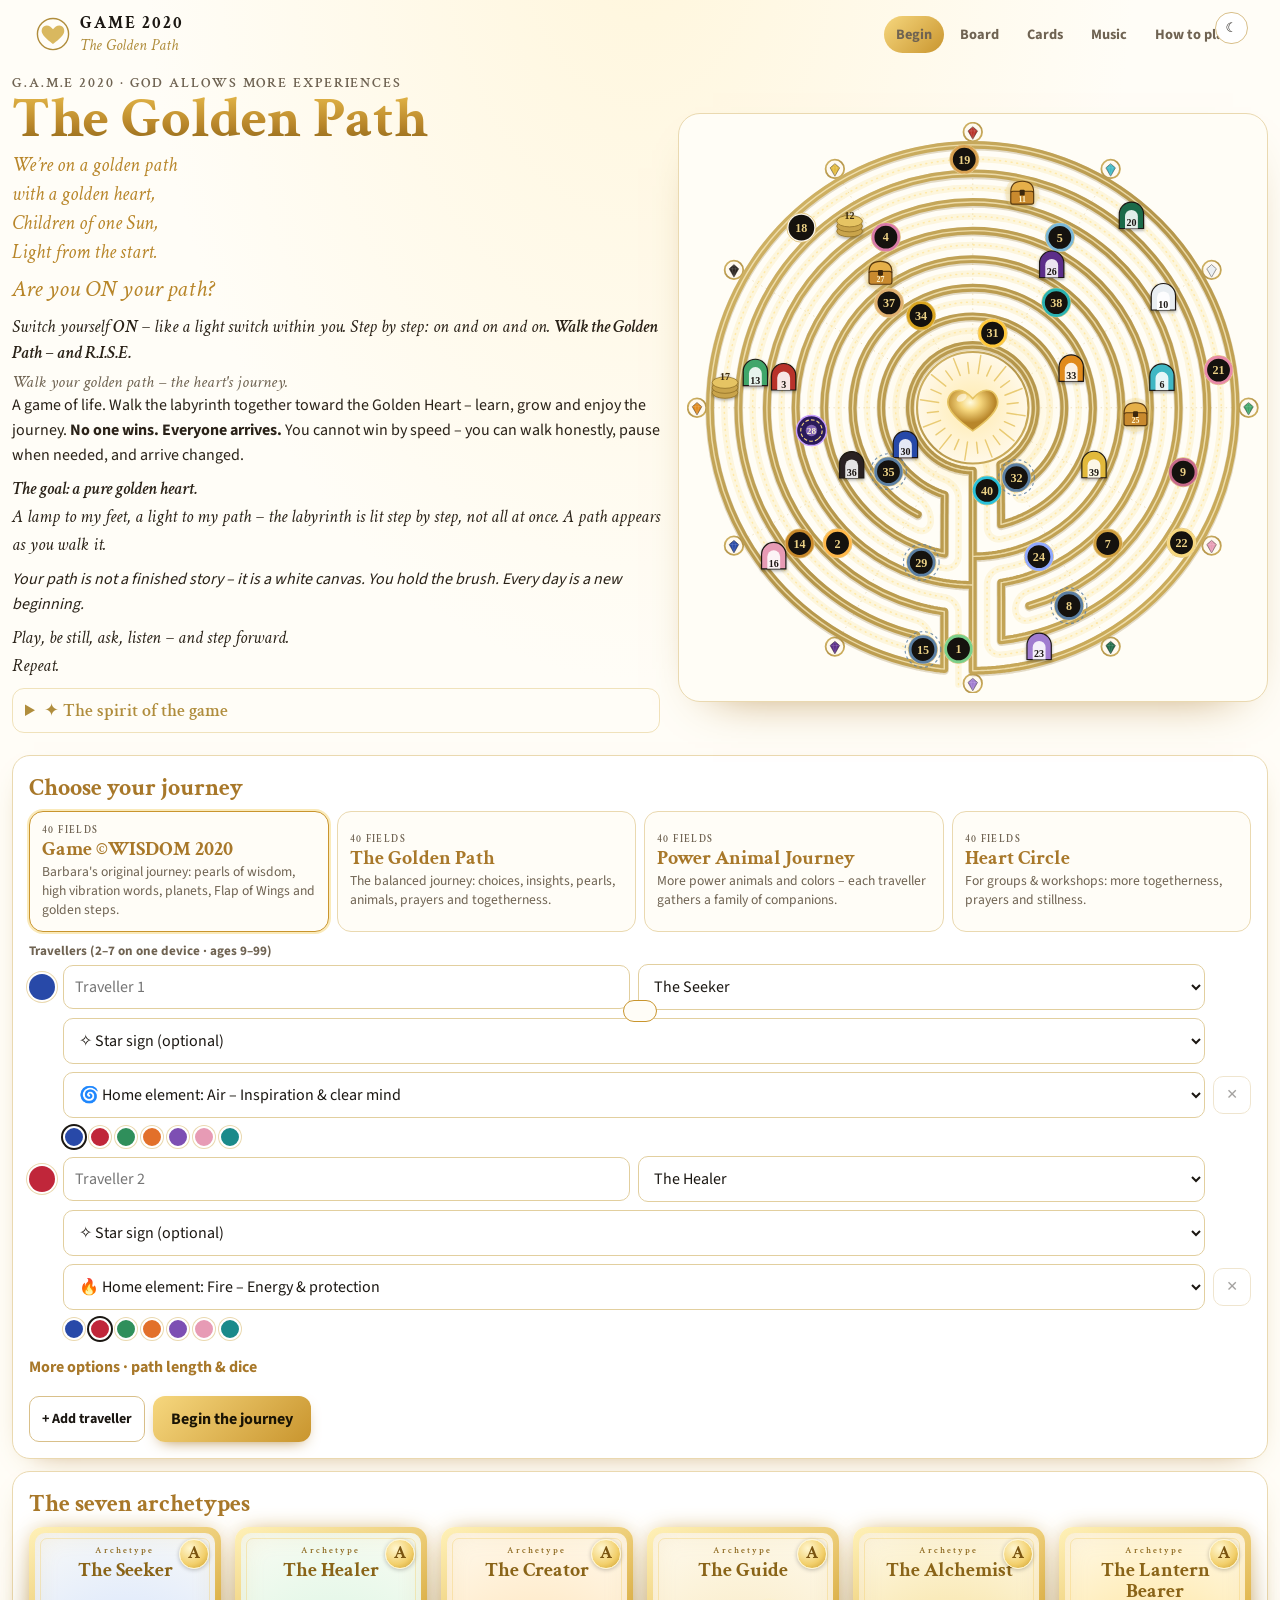
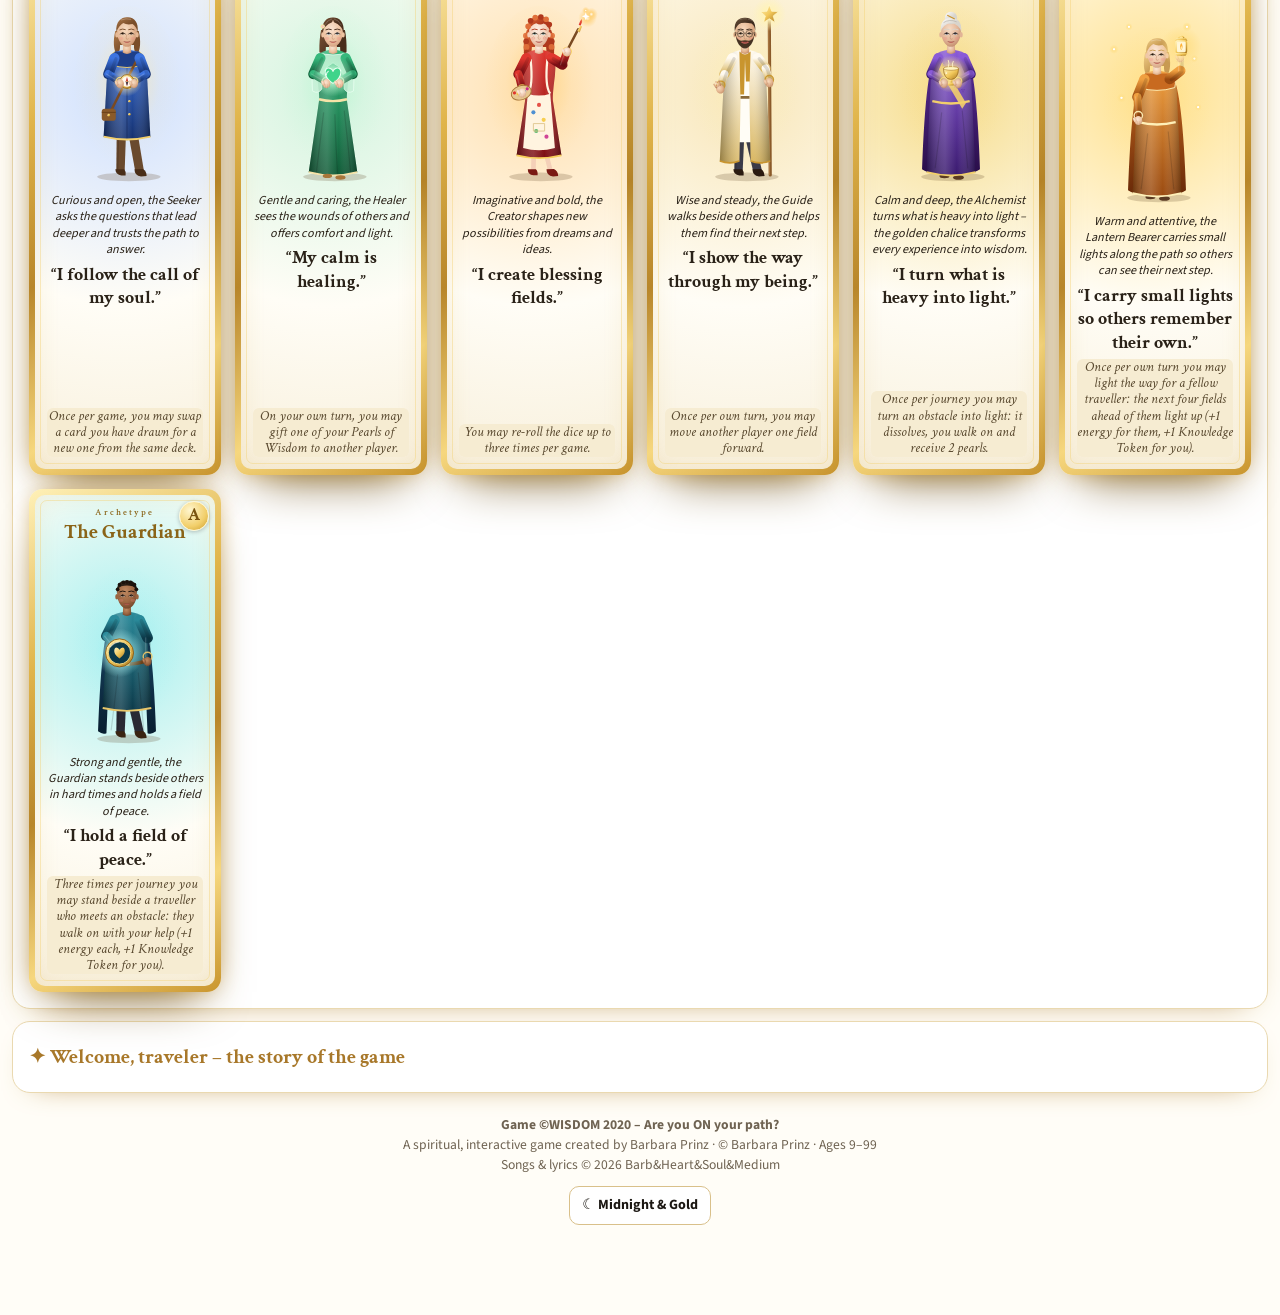
==== commit a2edf44f: "Music tab: link to Barbara's songs on Suno Co-Authored-By: Claude Opus 5.5 <noreply@anthropic.com> C" ====
--- a/index.html
+++ b/index.html
@@ -449,6 +449,11 @@
       <p class="hint">Tip: mark your song “Let the Game Begin” with <b>☆ Theme</b> – it then plays when the journey begins and when someone reaches the Golden Heart.</p>
       <div id="songList" style="margin-top:10px"></div>
       <div id="lyricsBox" style="margin-top:14px"></div>
+    </div>
+    <div class="panel" style="text-align:center">
+      <h3 style="font-size:1.4rem">More songs by Barbara</h3>
+      <p class="hint" style="margin:6px 0 10px">Every song in this game was written by Barbara. Discover all her music projects:</p>
+      <a class="btn gold" style="text-decoration:none;display:inline-block" href="https://suno.com/@barb_heart_and_soul_medium" target="_blank" rel="noopener">♪ Listen on Suno</a>
     </div>
     <div class="panel">
       <h3 style="font-size:1.5rem">Player</h3>
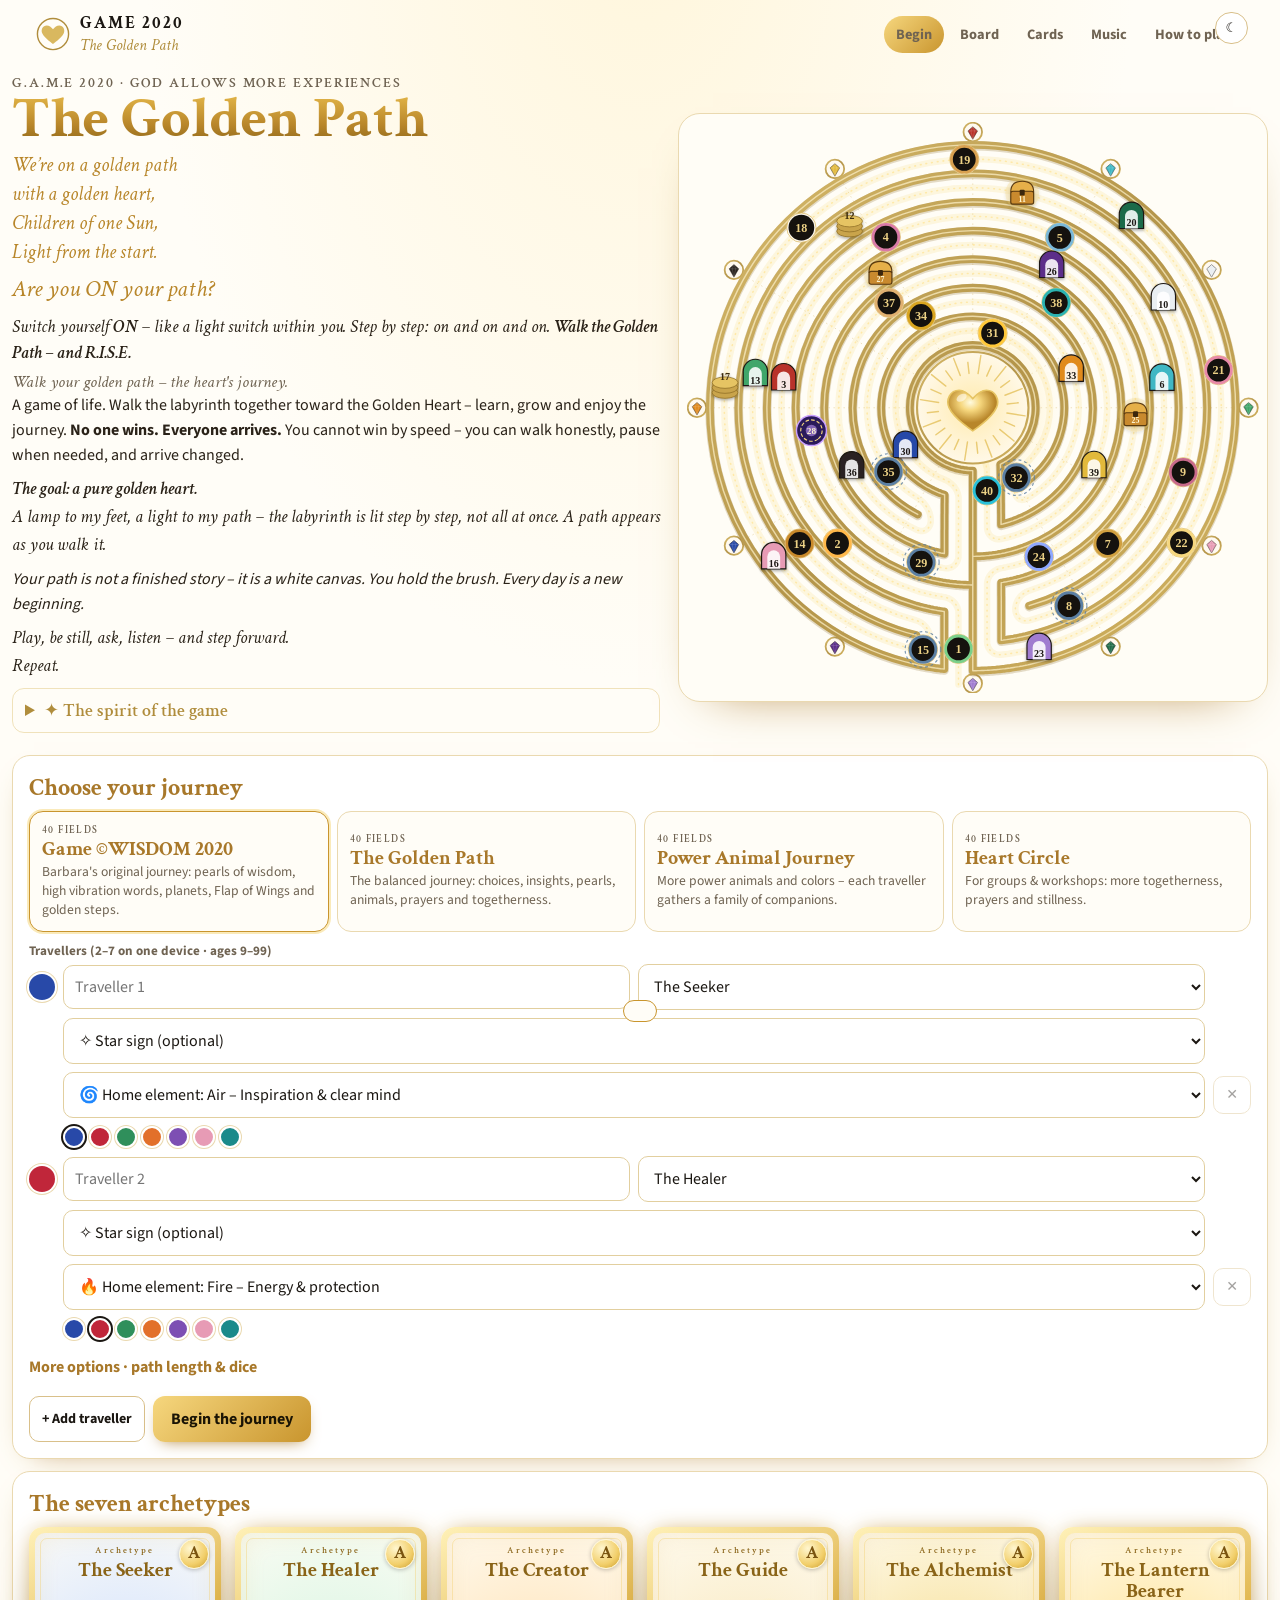
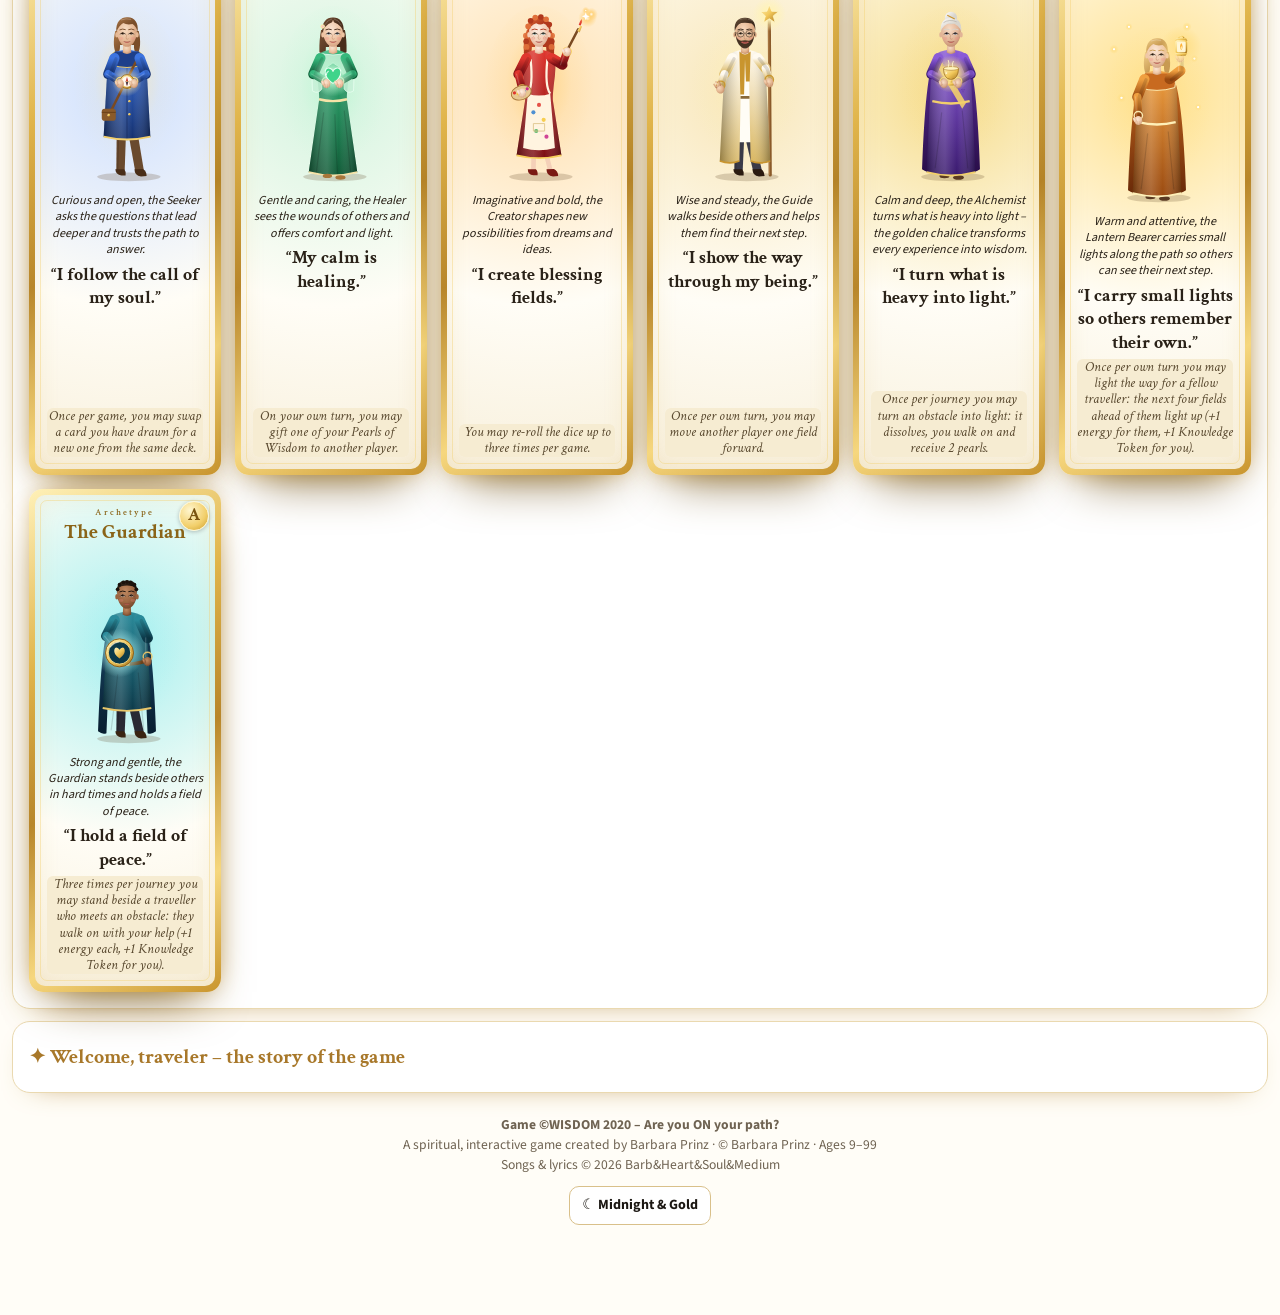
==== commit e95428c1: "Ten songs: add Born to Create, Create in Us a Golden Heart, The Path Is Already Open; rename song 2;" ====
--- a/index.html
+++ b/index.html
@@ -300,12 +300,12 @@
 .gt-foot{font-family:var(--caps);font-size:.46rem;letter-spacing:.14em;margin-top:5px;opacity:.85}
 @keyframes gtshine{from{background-position:0% 0}to{background-position:220% 0}}
 @media (prefers-reduced-motion:reduce){.gticket{animation:none}}
-#musicPill{position:fixed;left:10px;bottom:calc(10px + env(safe-area-inset-bottom));z-index:85;display:none;align-items:center;gap:8px;max-width:70vw;padding:7px 8px 7px 14px;border-radius:999px;background:linear-gradient(135deg,#f6dc7a,#c99a2a);color:#2a1d05;font-size:.92rem;font-weight:600;box-shadow:0 4px 14px rgba(0,0,0,.25)}
+#musicPill{position:fixed;left:10px;bottom:calc(10px + env(safe-area-inset-bottom));z-index:85;display:none;align-items:center;gap:6px;max-width:58vw;padding:4px 5px 4px 10px;border-radius:999px;background:linear-gradient(135deg,#f6dc7a,#c99a2a);color:#2a1d05;font-size:.78rem;font-weight:600;box-shadow:0 4px 14px rgba(0,0,0,.25)}
 #musicPill.on{display:flex}
-body.music-on .modal{padding-bottom:68px}
-body.music-on .wrap{padding-bottom:64px}
+body.music-on .modal{padding-bottom:52px}
+body.music-on .wrap{padding-bottom:48px}
 #musicPill .mp-name{overflow:hidden;text-overflow:ellipsis;white-space:nowrap}
-#musicPill button{border:0;border-radius:999px;background:#2a1d05;color:#fff3c4;font-size:.95rem;font-weight:700;padding:7px 12px;cursor:pointer;min-height:36px}
+#musicPill button{border:0;border-radius:999px;background:#2a1d05;color:#fff3c4;font-size:.78rem;font-weight:700;padding:4px 9px;cursor:pointer;min-height:28px;white-space:nowrap;flex-shrink:0}
 .corner{position:absolute;top:10px;right:10px;width:42px;height:42px;border-radius:50%;display:flex;align-items:center;justify-content:center;font-size:1.45rem;border:1.5px solid #fff7d6;font-family:var(--serif);font-weight:700;line-height:1;color:#7a5410;background:radial-gradient(circle at 35% 30%,#fff6cf,#f2cf6b 60%,#c99a2a);box-shadow:0 1px 4px rgba(0,0,0,.25);z-index:2}
 .corner.left{right:auto;left:10px}
 .tin .deck{padding:0 46px}
@@ -1147,12 +1147,15 @@
   sfx(kind==="gate"?"gate":kind==="heart"?"heart":"pearl");
 }
 const BUILTIN=[{id:"builtin-1",name:"Life is a game… Play with Love ♥",src:"music/life-is-a-game.mp3",builtin:true,theme:true,role:"start"},
- {id:"builtin-2",name:"The Golden Path of Hope and Love",src:"music/golden-path-of-hope-and-love.mp3",builtin:true,role:"heart"},
+ {id:"builtin-2",name:"The Golden Path of Hope, Light and Love",src:"music/golden-path-of-hope-and-love.mp3",builtin:true,role:"heart"},
  {id:"builtin-3",name:"Riddles of Life – Make Dreams Come True",src:"music/riddles-of-life.mp3",builtin:true,role:"chest"},
  {id:"builtin-4",name:"Dare to Dream",src:"music/dare-to-dream.mp3",builtin:true,role:"dream"},
  {id:"builtin-5",name:"A Grateful Heart",src:"music/a-grateful-heart.mp3",builtin:true,role:"gratitude"},
  {id:"builtin-6",name:"Connected Beyond",src:"music/connected-beyond.mp3",builtin:true,role:"bridge"},
- {id:"builtin-7",name:"Let Your Child Breathe",src:"music/let-your-child-breathe.mp3",builtin:true}];
+ {id:"builtin-7",name:"Let Your Child Breathe",src:"music/let-your-child-breathe.mp3",builtin:true},
+ {id:"builtin-8",name:"Born to Create",src:"music/born-to-create.mp3",builtin:true},
+ {id:"builtin-9",name:"Create in Us a Golden Heart",src:"music/create-in-us-a-golden-heart.mp3",builtin:true},
+ {id:"builtin-10",name:"The Path Is Already Open",src:"music/the-path-is-already-open.mp3",builtin:true}];
 function playRole(r){if(!$("#mMoments").checked)return false;const i=Music.songs.findIndex(x=>x.role===r);if(i<0)return false;if(Music.idx===i&&!Music.audio.paused)return true;musicPlay(i);return true}
 const Music={songs:BUILTIN.slice(),idx:-1,audio:new Audio(),db:null};
 Music.audio.preload="none";
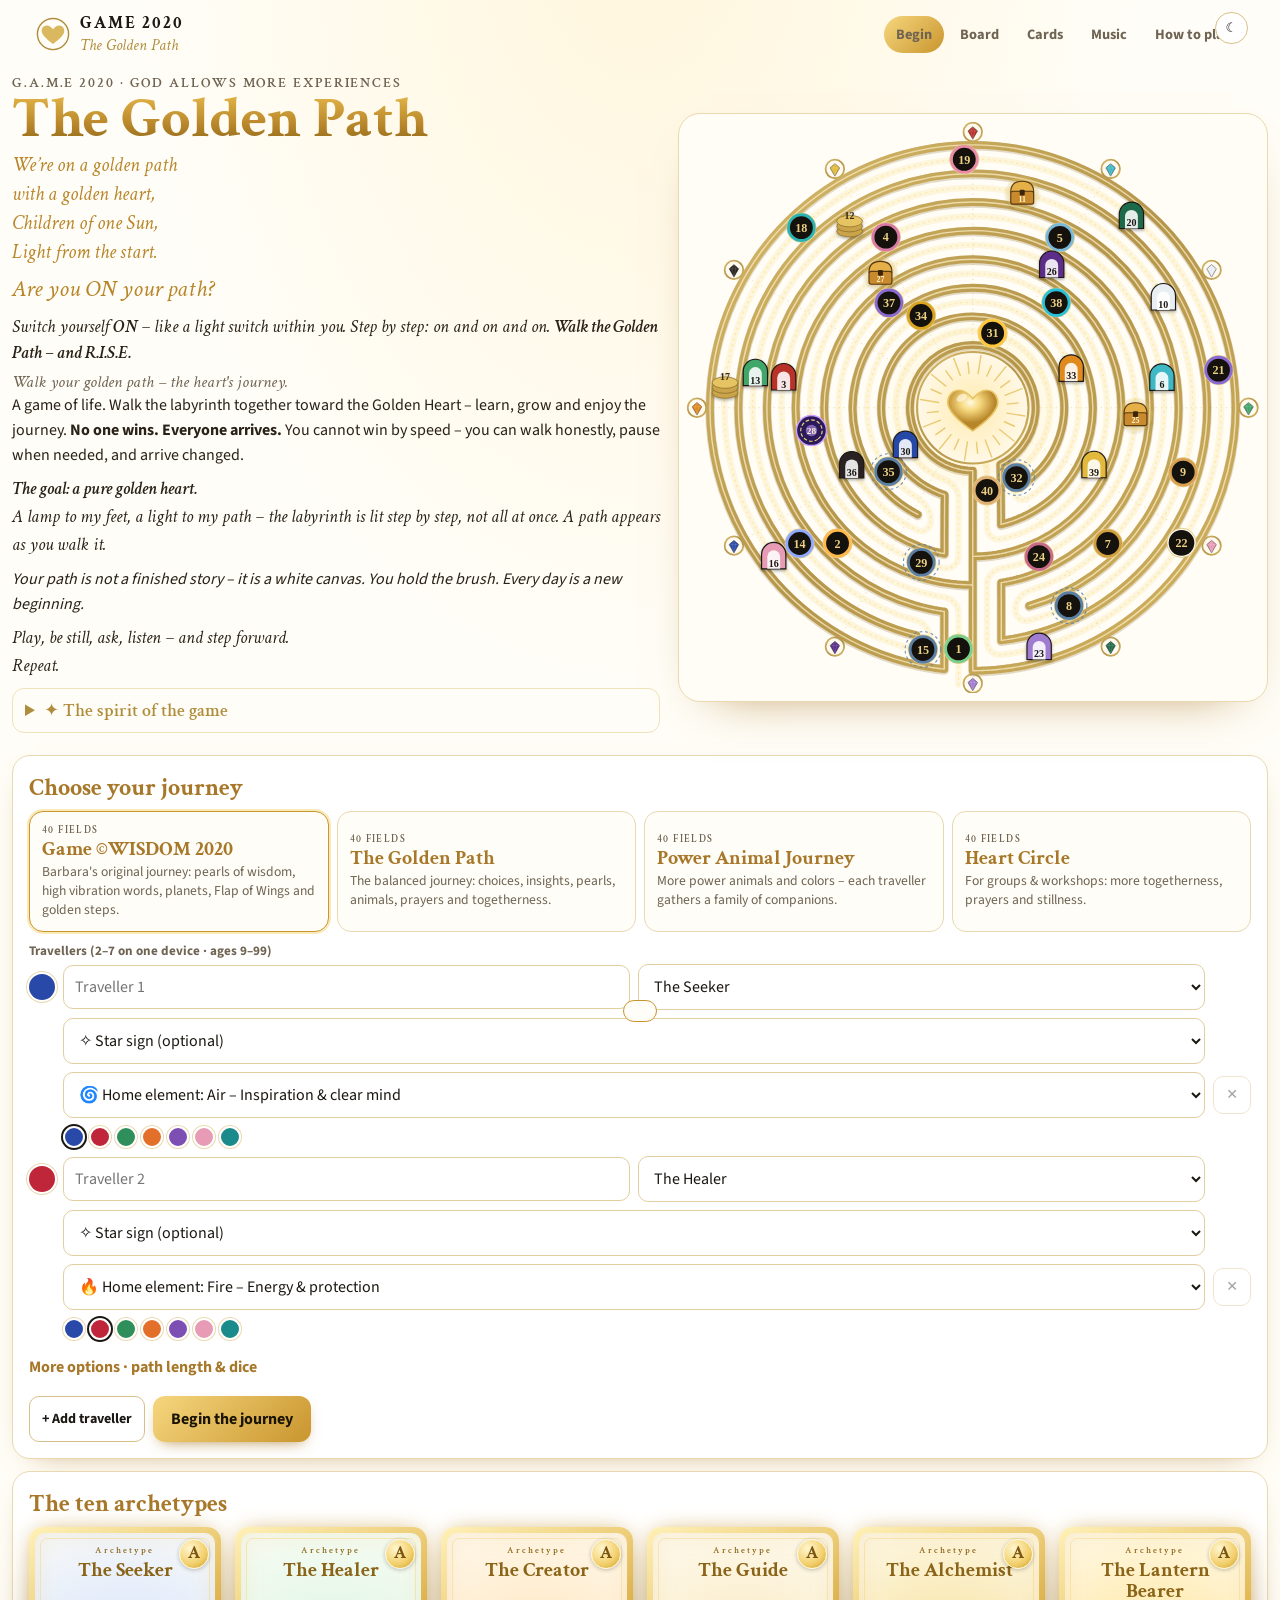
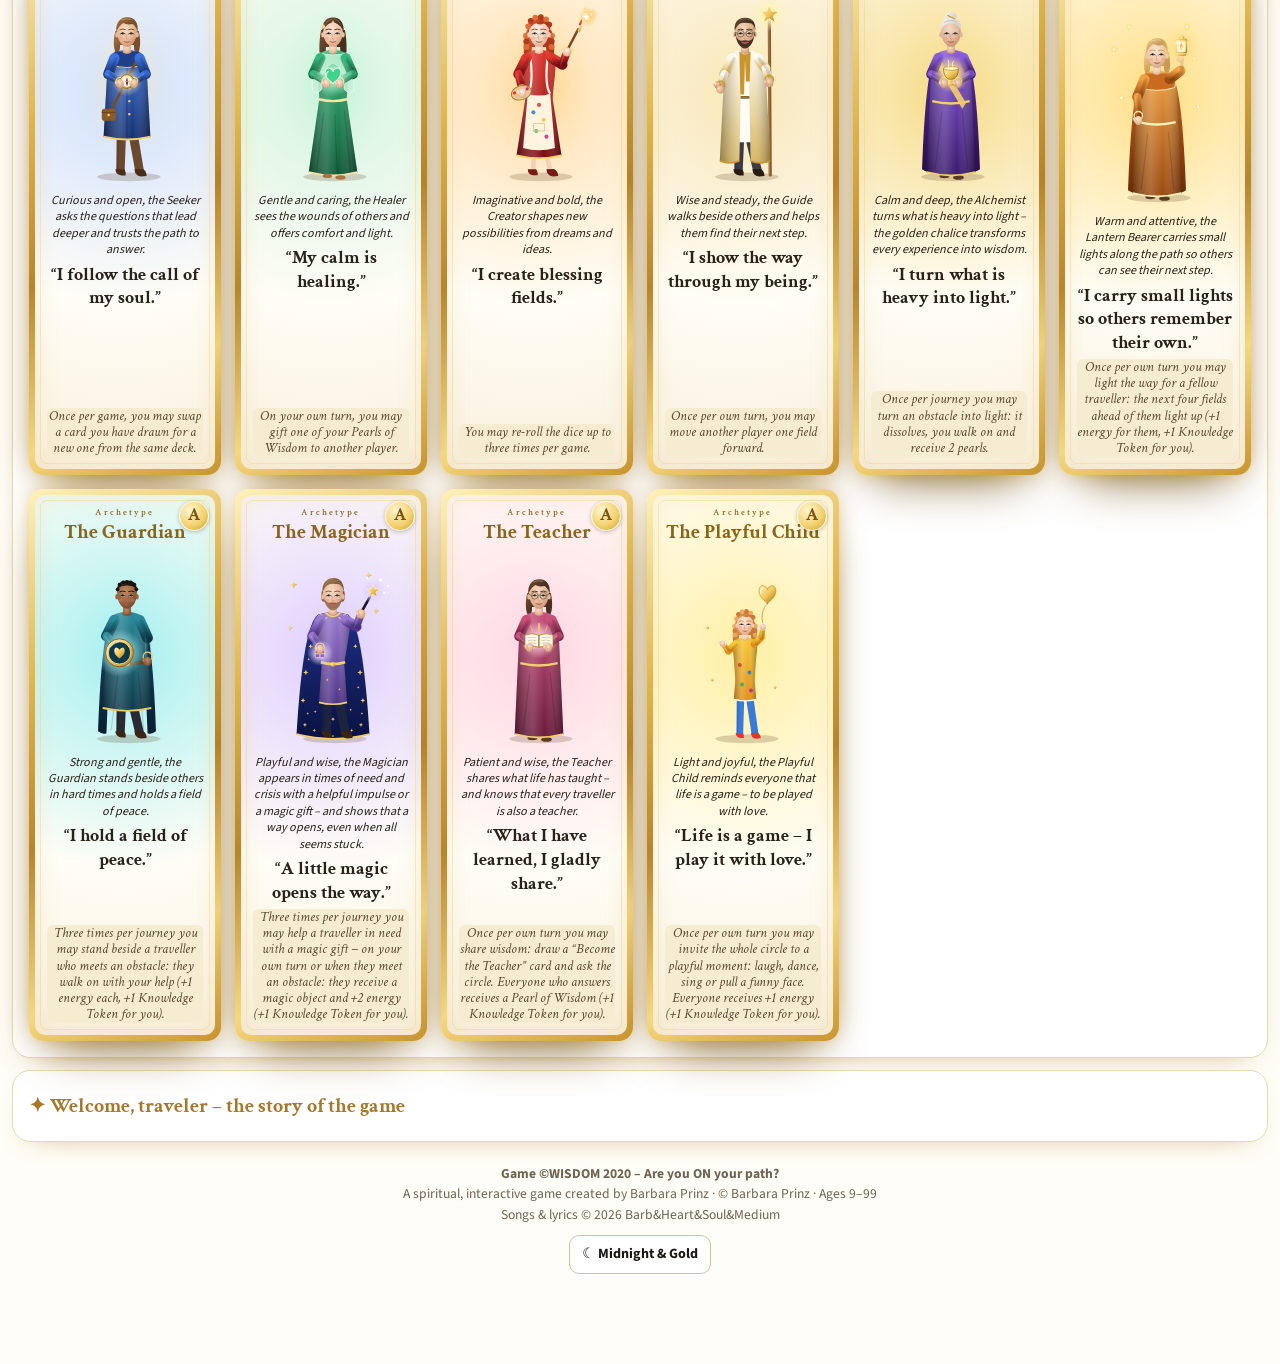
==== commit f97feceb: "Ten archetypes (Magician, Teacher, Playful Child) and Riddles of the Path Co-Authored-By: Claude Opu" ====
--- a/index.html
+++ b/index.html
@@ -302,6 +302,7 @@
 @media (prefers-reduced-motion:reduce){.gticket{animation:none}}
 #musicPill{position:fixed;left:10px;bottom:calc(10px + env(safe-area-inset-bottom));z-index:85;display:none;align-items:center;gap:6px;max-width:58vw;padding:4px 5px 4px 10px;border-radius:999px;background:linear-gradient(135deg,#f6dc7a,#c99a2a);color:#2a1d05;font-size:.78rem;font-weight:600;box-shadow:0 4px 14px rgba(0,0,0,.25)}
 #musicPill.on{display:flex}
+.rhint{margin:6px auto;max-width:420px;text-align:left;border:1px solid rgba(168,120,42,.35);border-radius:12px;padding:8px 12px;background:rgba(255,250,235,.6)}.rhint summary{cursor:pointer;font-weight:700;color:#8a6ad0}.rhint p{margin:6px 0 0;font-size:1.05rem}
 body.music-on .modal{padding-bottom:52px}
 body.music-on .wrap{padding-bottom:48px}
 #musicPill .mp-name{overflow:hidden;text-overflow:ellipsis;white-space:nowrap}
@@ -380,7 +381,7 @@
       <button class="btn ghost" id="resumeBtn" style="display:none">Continue saved journey</button>
     </div>
   </div>
-  <div class="panel"><h3 style="font-size:1.5rem;margin-bottom:8px">The seven archetypes</h3><div class="lib" id="archLib" style="grid-template-columns:repeat(auto-fill,minmax(170px,1fr))"></div></div>
+  <div class="panel"><h3 style="font-size:1.5rem;margin-bottom:8px">The ten archetypes</h3><div class="lib" id="archLib" style="grid-template-columns:repeat(auto-fill,minmax(170px,1fr))"></div></div>
   <details class="panel more" id="welcomePanel"><summary>✦ Welcome, traveler – the story of the game</summary>
     <div style="text-align:center"><div class="lyrics" id="welcomeText" style="font-size:1.12rem;margin:8px 0"></div>
     <button class="btn ghost small" id="welcomeSpeak">🔊 Listen to the welcome</button></div>
@@ -621,7 +622,7 @@
 </script>
 <script>window.GAME_DATA2 = {"dots": [{"n": 1, "title": "Creation & Awakening", "message": "", "question": "What do I really want to do? What is my passion?"}, {"n": 2, "title": "Mother Earth", "message": "", "question": "What is my next step towards my goal? What are my options? Even one baby step is okay."}, {"n": 3, "title": "Sun & Happiness", "message": "", "question": "Which path do I choose? Which is the best direction for me?"}, {"n": 4, "title": "Moon", "message": "", "question": "Where do I feel good? How is my connection to Mother Earth?"}, {"n": 5, "title": "Earth – Process of Growth", "message": "", "question": "How can I clear and cleanse myself, my space and my life?"}, {"n": 6, "title": "Water – Changes", "message": "", "question": "Do I support my soul’s expansion? Do I know my soul purpose?"}, {"n": 7, "title": "Fire – Fire of Life", "message": "", "question": "What do I want to experience? What is my devotion?"}, {"n": 8, "title": "Air – Freedom", "message": "", "question": "Who is my teacher now? How do I go through each lesson and embrace learning?"}, {"n": 9, "title": "North – Stillness", "message": "", "question": "Who is my empowering companion?"}, {"n": 10, "title": "East – New Beginnings", "message": "", "question": "Whom do I trust? Do I trust myself? Do I allow myself to grow and evolve?"}, {"n": 11, "title": "South – Warmth & Trust", "message": "", "question": "Time for reflection and relaxation. Where does my strength come from?"}, {"n": 12, "title": "West – Harvest", "message": "", "question": "What are my talents and qualities? Where can I show my creations?"}, {"n": 13, "title": "Clear as Crystal", "message": "", "question": "Who am I as a human being? Do I allow myself to grow and express myself?"}, {"n": 14, "title": "Inner Child & Creativity", "message": "", "question": "What do I need in this moment? Where does my attention go?"}, {"n": 15, "title": "Values of the Heart", "message": "", "question": "Where should I go next? Is it time for the next step?"}, {"n": 16, "title": "Instinct & Intuition", "message": "", "question": "Who is my spirit guide? Do I have more helpers from the other side?"}, {"n": 17, "title": "Dare to Shine", "message": "", "question": "When do I feel uplifted and truly satisfied?"}, {"n": 18, "title": "Treasures Inside", "message": "", "question": "Who empowers me? Am I in deep connection?"}, {"n": 19, "title": "Live from Your Heart", "message": "", "question": "What do I need to let go of? How can I find liberation?"}, {"n": 20, "title": "The Golden Chalice", "message": "", "question": "How can I embrace everything in my life and feel the magic of being human on Mother Earth?"}, {"n": 21, "title": "New Moon – Start New", "message": "", "question": "Which habits and patterns are holding me back from living my life purpose?"}, {"n": 22, "title": "Heaven & Earth", "message": "", "question": "What do I believe? How can I make space for energy to flow freely within me?"}, {"n": 23, "title": "Healing", "message": "", "question": "What is my biggest dream, and where do I give my fullest attention?"}, {"n": 24, "title": "Feelings & Empathy", "message": "", "question": "Where am I following the crowd? Do I allow my real Self to show without limits?"}, {"n": 25, "title": "Your Body, Your Temple", "message": "", "question": "How do I appreciate all I receive? How often do I show gratitude, respect and affection?"}, {"n": 26, "title": "Renewal & Transformation", "message": "", "question": "How can I recharge myself, within and without?"}, {"n": 27, "title": "Through a Child’s Eyes", "message": "", "question": "How can I express my deepest soul wisdom?"}, {"n": 28, "title": "Clearness", "message": "", "question": "Do I trust myself? Do I trust others? Do I speak my truth?"}, {"n": 29, "title": "Wisdom", "message": "", "question": "How can I live in full self-awareness?"}, {"n": 30, "title": "Illumination", "message": "", "question": "How do I practise self-love and show love to myself?"}, {"n": 31, "title": "Spiritual Growth", "message": "", "question": "When do I support and help others? Am I balanced and caring for my own energy?"}, {"n": 32, "title": "Trust & Confidence", "message": "", "question": "When do I give myself space and freedom and connect to Mother Earth?"}, {"n": 33, "title": "Love", "message": "", "question": "How can I honour all elements, plants and animals? Do I know how to thank Mother Earth?"}, {"n": 34, "title": "Experience", "message": "", "question": "How can I create a safe and sacred space – perhaps a little altar?"}, {"n": 35, "title": "Insight", "message": "", "question": "What is my role in supporting humanity and our environment?"}, {"n": 36, "title": "Power & Strength", "message": "", "question": "How can I strengthen my body, mind and spirit?"}, {"n": 37, "title": "Self-Awareness", "message": "", "question": "How can I live my life so that I am at peace within?"}, {"n": 38, "title": "We-Awareness", "message": "", "question": "How can I shine and radiate love and light?"}, {"n": 39, "title": "Karma", "message": "", "question": "When do I give myself permission to explore and express my Self?"}, {"n": 40, "title": "Dharma", "message": "", "question": "How do I create my life out of my visions?"}], "shine": [{"word": "Abundance", "affirmation": "I am surrounded by abundance and prosperity."}, {"word": "Acceptance", "affirmation": "I accept myself and others just as we are."}, {"word": "Appreciation", "affirmation": "I appreciate the little gifts of every day."}, {"word": "Awakening", "affirmation": "I am awake to the magic in my life."}, {"word": "Balance", "affirmation": "I find my balance between heaven and earth."}, {"word": "Bliss", "affirmation": "I allow myself to feel pure bliss."}, {"word": "Clarity", "affirmation": "I see my path clearly, like a crystal."}, {"word": "Compassion", "affirmation": "I show compassion and understanding to myself and others."}, {"word": "Confidence", "affirmation": "I trust my gifts and abilities."}, {"word": "Connection", "affirmation": "I am connected to everyone in the golden web."}, {"word": "Creativity", "affirmation": "I let my creativity flow freely."}, {"word": "Determination", "affirmation": "I keep walking my path, step by step."}, {"word": "Empathy", "affirmation": "I listen to others with an open heart."}, {"word": "Empowerment", "affirmation": "I share uplifting words and empower others."}, {"word": "Enlightenment", "affirmation": "I let my light shine brighter every day."}, {"word": "Faith", "affirmation": "I have faith that I am guided."}, {"word": "Forgiveness", "affirmation": "I forgive and set my heart free."}, {"word": "Gratitude", "affirmation": "I am grateful for every moment of my life."}, {"word": "Harmony", "affirmation": "I live in harmony with myself and Mother Earth."}, {"word": "Healing", "affirmation": "I allow healing to flow through me."}, {"word": "Hope", "affirmation": "I carry hope in my heart, even on cloudy days."}, {"word": "Inspiration", "affirmation": "I am open to new ideas and inspiration."}, {"word": "Integrity", "affirmation": "I speak my truth and live by my values."}, {"word": "Joy", "affirmation": "I invite joy and happiness into my life every day."}, {"word": "Kindness", "affirmation": "I spread kindness wherever I go."}, {"word": "Love", "affirmation": "I am love, and I give love freely."}, {"word": "Mindfulness", "affirmation": "I am fully present in the here and now."}, {"word": "Miracles", "affirmation": "I expect miracles and see magic everywhere."}, {"word": "Optimism", "affirmation": "I trust that the best is yet to come."}, {"word": "Peace", "affirmation": "I am at peace within."}, {"word": "Positivity", "affirmation": "I choose positive thoughts and words."}, {"word": "Presence", "affirmation": "I am here, now, with all my heart."}, {"word": "Purpose", "affirmation": "I live my soul purpose with joy."}, {"word": "Resilience", "affirmation": "I rise again after every challenge."}, {"word": "Self-Love", "affirmation": "I love myself, just as I am."}, {"word": "Serenity", "affirmation": "I rest in calm and quiet serenity."}, {"word": "Strength", "affirmation": "I am strong and capable of overcoming any challenge."}, {"word": "Trust", "affirmation": "I trust myself, my path and my guidance."}, {"word": "Unity", "affirmation": "I know we are all one, walking together."}, {"word": "Wisdom", "affirmation": "I listen to the wisdom within me."}], "gratitude": [{"title": "Morning Sunshine", "text": "The warm rays of the sun that brighten your morning."}, {"title": "A Good Night’s Sleep", "text": "A restful sleep that fills you with new energy."}, {"title": "Fresh Air", "text": "Breathing in crisp, fresh air on a morning walk."}, {"title": "Birdsong", "text": "The cheerful songs of birds outside your window."}, {"title": "Kind Words", "text": "A compliment or kind words from someone."}, {"title": "Healthy Body", "text": "Your health and the ability to move freely."}, {"title": "Loving Family", "text": "The love and support of your family."}, {"title": "Close Friends", "text": "Friends who are always there for you."}, {"title": "Learning Something New", "text": "The joy of gaining new knowledge or skills."}, {"title": "Acts of Kindness", "text": "Seeing or receiving a random act of kindness."}, {"title": "Favourite Song", "text": "A song that lifts your spirits."}, {"title": "Delicious Meal", "text": "Enjoying a delicious, lovingly cooked meal."}, {"title": "Laughter", "text": "Sharing a hearty laugh with someone."}, {"title": "Comfortable Home", "text": "Feeling safe and cosy in your home."}, {"title": "Surprise Gift", "text": "An unexpected gift or a little token of love."}, {"title": "Peaceful Moments", "text": "A moment of peace and quiet, just for you."}, {"title": "Overcoming Challenges", "text": "The moment you find your way through a challenge."}, {"title": "Favourite Hobby", "text": "Time spent on something you love to do."}, {"title": "Forgiveness", "text": "Giving or receiving forgiveness."}, {"title": "Helping Others", "text": "The happy feeling of helping someone in need."}, {"title": "Creative Expression", "text": "Expressing yourself through art, writing, music or dance."}, {"title": "Child’s Laughter", "text": "The pure, joyful sound of a child laughing."}, {"title": "Pet’s Affection", "text": "The unconditional love of an animal friend."}, {"title": "Clean Water", "text": "Fresh, clean water to drink – a gift of Mother Earth."}, {"title": "Fresh Fruit", "text": "The taste of fresh fruit and vegetables."}, {"title": "Rainy Days", "text": "The soothing sound of rain and the cosy feeling it brings."}, {"title": "Starry Nights", "text": "Gazing up at a clear, star-filled sky."}, {"title": "Books and Stories", "text": "Getting lost in a good book or story."}, {"title": "Nature Walks", "text": "Walking in nature and feeling connected to the earth."}, {"title": "Sunrise and Sunset", "text": "The beauty of the sky at sunrise or sunset."}, {"title": "Heartfelt Talks", "text": "Deep, meaningful conversations with people you love."}, {"title": "Warm Blanket", "text": "The comfort of a warm blanket on a cold day."}, {"title": "Meals Together", "text": "Sharing a meal with family and friends."}, {"title": "New Friendships", "text": "Meeting someone new who becomes a friend."}, {"title": "Festive Celebrations", "text": "Celebrating holidays and special days together."}, {"title": "Sense of Belonging", "text": "Feeling that you belong to a group or community."}, {"title": "Happy Memories", "text": "Remembering a happy, cherished moment."}, {"title": "Second Chances", "text": "Being given – or giving – a second chance."}, {"title": "Comforting Smells", "text": "Lovely smells like baking bread or fresh flowers."}, {"title": "Changing Seasons", "text": "The beauty and colours of the changing seasons."}], "planets": [{"name": "Sun", "gift": "Bright shining energy", "text": "You receive bright, shining energy. Use it to guide one of your fellow players one step forward.", "effect": "guideOther"}, {"name": "Moon", "gift": "Intuition & care", "text": "Follow your intuition. Without rolling the dice, take care of a fellow player and help them decide what is best to do next.", "effect": "helpDecide"}, {"name": "Earth", "gift": "Being human", "text": "Welcome home. Earth is where we learn, love and grow – in a human body, with all our senses. Name one thing you love about being human, here and now.", "effect": "breatheAll"}, {"name": "Mars", "gift": "Shared energy & action", "text": "Share your energy with someone and take action for yourself: move one more step!", "effect": "marsEnergy"}, {"name": "Mercury", "gift": "Order & new flow", "text": "You may shuffle all the cards and put them in a new order.", "effect": "shuffle"}, {"name": "Jupiter", "gift": "Wisdom of life", "text": "Share one of your unique life experiences with the group – keep it short!", "effect": "shareStory"}, {"name": "Venus", "gift": "Loving help", "text": "Help a fellow player out: give them one of your Pearls of Wisdom.", "effect": "givePearl"}, {"name": "Saturn", "gift": "Calm & patience", "text": "Invite everyone to take a deep breath in and breathe out a little longer. This calms all excitement.", "effect": "breatheAll"}, {"name": "Uranus", "gift": "Independence", "text": "Stay independent and free: roll the dice twice.", "effect": "rollTwice"}, {"name": "Neptune", "gift": "Compassion", "text": "Show compassion and invite a fellow player to visit Neptune with you.", "effect": "neptune"}, {"name": "Pluto", "gift": "Deepest passion", "text": "Take your time and talk for one minute about the deepest passion in your life so far.", "effect": "passion"}], "wings": [{"title": "A Wish for the World", "verb": "create", "text": "Together, create one sentence for a happier world. Each player adds one word, round the circle, until the minute is up."}, {"title": "Hum a Melody", "verb": "create", "text": "Light is music. Hum or sing a little melody that makes you happy. Everyone may join in!"}, {"title": "Swap Perspectives", "verb": "change", "text": "Like a bird high above the clouds, change your view: swap seats with another player for the next round."}, {"title": "Shake It Off", "verb": "change", "text": "Stand up and shake out your hands, arms and legs for one minute. Let old energy go – changes are chances!"}, {"title": "Turn It Around", "verb": "change", "text": "Name one small worry, then turn it into a positive sentence. The group helps you find the brightest words."}, {"title": "Open Your Wings", "verb": "open up", "text": "Everyone stands, spreads their arms like wings and takes three deep breaths together. Feel how free you are."}, {"title": "Heart to Heart", "verb": "open up", "text": "Tell the group one thing that made your heart smile this week. Listen to each other with open hearts."}, {"title": "Treasure Inside", "verb": "open up", "text": "Share one talent or quality you are proud of. Then the group names one more they see in you."}, {"title": "Golden Web", "verb": "serve", "text": "Hold hands or touch fingertips around the table. Close your eyes and send a kind wish to someone who needs it."}, {"title": "Compliment Circle", "verb": "serve", "text": "Give each player one sincere compliment. Take your time – kind words are a gift."}, {"title": "Helping Hand", "verb": "serve", "text": "Ask the player to your left: “How can I help you on your path?” Then do it, or promise to do it later."}], "elements": [{"id": "air", "name": "Air", "gift": "Inspiration & clear mind", "text": "Air gives you inspiration and a clear mindset, and new ideas arise from deep within you."}, {"id": "fire", "name": "Fire", "gift": "Energy & protection", "text": "Fire clears your pathway, gives you enough energy to move forward and gives you protection."}, {"id": "earth", "name": "Earth", "gift": "Roots & recharging", "text": "Earth connects you to the sacred ground of Mother Earth and nature, supports your deep rooting and recharges your body, mind and soul."}, {"id": "water", "name": "Water", "gift": "Intuition & release", "text": "Water helps you trust your intuition, guides you through your journey and lets you release emotions that no longer serve you."}], "gates": [{"gem": "Red Jasper", "quality": "Passion", "color": "#b8322a", "line": "Red Jasper grounds your fire. Its warm, steady energy gives you courage, vitality and the strength to follow your passion.", "question": "What sets my heart on fire? What do I truly love to do?", "affirmation": "I follow my passion with courage."}, {"gem": "Turquoise", "quality": "Communication", "color": "#3fb7c4", "line": "Light-blue Turquoise, sister of Angelite and Aquamarine, opens your throat and helps you speak your truth with kindness.", "question": "What do I want to say – and how can I say it with love?", "affirmation": "I speak my truth with kindness."}, {"gem": "Rock Crystal", "quality": "Meditation", "color": "#e9eef2", "line": "Clear, white Rock Crystal brings purity and stillness. Like Selenite and Snow Quartz, it clears your mind and amplifies your light.", "question": "When do I give myself a moment of stillness?", "affirmation": "In stillness, I find my answers."}, {"gem": "Emerald", "quality": "Regeneration", "color": "#3fa66a", "line": "Light-green Emerald, like Jade and Peridot, heals the heart and renews your body, mind and soul. Let yourself grow again.", "question": "What helps me recharge and feel new again?", "affirmation": "I renew myself every day."}, {"gem": "Rose Quartz", "quality": "Compassion", "color": "#e79bb5", "line": "Pink Rose Quartz brings peace and harmony and calms your emotions. It opens your heart to yourself and to others.", "question": "Where can I be more gentle with myself and others?", "affirmation": "My heart is open and gentle."}, {"gem": "Malachite", "quality": "Transformation", "color": "#1f6b4a", "line": "Dark-green Malachite is the stone of change. It helps you release old patterns, so new life can grow.", "question": "What old pattern am I ready to let go of?", "affirmation": "I welcome change as a chance."}, {"gem": "Amethyst", "quality": "Intuition", "color": "#a07cd0", "line": "Light-purple Amethyst calms the mind and opens your inner eye. It helps you hear the quiet voice of your intuition.", "question": "What is my inner voice telling me right now?", "affirmation": "I trust my intuition."}, {"gem": "Deep Amethyst", "quality": "Imagination", "color": "#5b2d8a", "line": "Deep, dark Amethyst connects you to your dreams and visions. It invites you to imagine the world you want to live in.", "question": "If anything were possible, what would I dream into my life?", "affirmation": "I dream my visions into reality."}, {"gem": "Lapis Lazuli", "quality": "Inspiration", "color": "#2849a8", "line": "Dark-blue Lapis Lazuli, with shimmering Labradorite, brings wisdom and inspiration from the starry sky into your heart.", "question": "What inspires me and lights up my ideas?", "affirmation": "I am open to divine inspiration."}, {"gem": "Amber", "quality": "Innovation", "color": "#e08a1e", "line": "Warm, orange Amber, like Topaz, lights up your belly and solar plexus. It brings joy, creativity and the courage to try something new.", "question": "What new idea wants to come to life through me?", "affirmation": "I dare to try something new."}, {"gem": "Obsidian", "quality": "Intention", "color": "#2a2420", "line": "Dark Obsidian, like Onyx and Black Tourmaline, protects and grounds you. It helps you set a clear and strong intention.", "question": "What is my clear intention for my path?", "affirmation": "I set my intention with clarity."}, {"gem": "Golden Calcite", "quality": "Cooperation", "color": "#e2b93b", "line": "Golden Calcite, with Moonstone and Gold Obsidian, shines like the sun. It weaves us together in the golden web.", "question": "How can we walk this path together?", "affirmation": "Together, we shine brighter."}], "intro": "Step into the magic labyrinth and connect all dots. You will find yourself on an amazing, evolving journey. Follow the golden thread and be willing to embrace all opportunities. Are you willing to transform? Get to know your Self and bring your new wisdom into your daily life. Remember, you never walk alone."};
 </script>
-<script>window.GAME_DATA3 = {"prayers": [{"title": "Prayer for Connection", "text": "Help me to connect deeply with others. May I build meaningful and loving relationships.", "how": "Speak it together, hand on heart."}, {"title": "Prayer for Reflection", "text": "Guide me in moments of reflection. Help me to learn and grow from my experiences.", "how": "Speak it together, hand on heart."}, {"title": "Prayer for Intention", "text": "Let my actions be guided by clear intentions. May I act with purpose and direction.", "how": "Speak it together, hand on heart."}, {"title": "Prayer for Protection", "text": "Keep me and my loved ones safe from harm. Surround us with your protective embrace.", "how": "Speak it together, hand on heart."}, {"title": "Prayer for Compassion", "text": "Open my heart to the suffering of others. May I act with compassion and empathy.", "how": "Speak it together, hand on heart."}, {"title": "Prayer for Union", "text": "Bless us with a sense of union. May we work together harmoniously for the greater good.", "how": "Speak it together, hand on heart."}, {"title": "Prayer for Creation", "text": "Inspire my creativity and innovation. Let me contribute positively to the world through my creations.", "how": "Speak it together, hand on heart."}, {"title": "Prayer for Revelation", "text": "Bless me with revelation and insight. Help me to see the truth and understand your will.", "how": "Speak it together, hand on heart."}, {"title": "Prayer for Elevation", "text": "Elevate my spirit and mind. Help me to rise above challenges and reach my highest potential.", "how": "Speak it together, hand on heart."}, {"title": "Prayer for Elation", "text": "Fill my heart with elation and joy. Let me celebrate life's blessings with gratitude.", "how": "Speak it together, hand on heart."}, {"title": "Prayer for Cooperation", "text": "Bless us with a spirit of cooperation. May we work together harmoniously for common goals.", "how": "Speak it together, hand on heart."}, {"title": "Prayer for Preservation", "text": "Help us to preserve the beauty of the Earth. May we protect and cherish our natural world.", "how": "Speak it together, hand on heart."}, {"title": "Prayer for Restoration", "text": "Restore my soul and spirit. Help me to find healing and renewal in your love.", "how": "Speak it together, hand on heart."}, {"title": "Prayer for Celebration", "text": "Help me to celebrate life's blessings. Let me find joy and gratitude in every moment.", "how": "Speak it together, hand on heart."}, {"title": "Prayer for Dedication", "text": "Grant me dedication in my pursuits. Help me to stay committed and focused on my goals.", "how": "Speak it together, hand on heart."}, {"title": "Prayer for Education", "text": "Bless my journey of education. Help me to gain knowledge and wisdom in all I do.", "how": "Speak it together, hand on heart."}, {"title": "Prayer for Liberation", "text": "Liberate me from fears and doubts. Help me to live freely and joyfully.", "how": "Speak it together, hand on heart."}, {"title": "Prayer for Meditation", "text": "Guide me in moments of meditation. Help me to find peace and clarity within.", "how": "Speak it together, hand on heart."}, {"title": "Prayer for Inspiration", "text": "Fill me with inspiration. Help me to create and contribute positively to the world.", "how": "Speak it together, hand on heart."}, {"title": "Prayer for Illumination", "text": "Illuminate my mind and spirit. Help me to see clearly and understand deeply.", "how": "Speak it together, hand on heart."}, {"title": "Prayer for Motivation", "text": "Grant me motivation to pursue my dreams. Help me to stay energized and focused.", "how": "Speak it together, hand on heart."}, {"title": "Prayer for Communication", "text": "Bless my words and actions. Help me to communicate with clarity and kindness.", "how": "Speak it together, hand on heart."}, {"title": "Prayer for Reconciliation", "text": "Guide me towards reconciliation. Help me to mend relationships and find peace.", "how": "Speak it together, hand on heart."}, {"title": "Prayer for Unification", "text": "Unify our hearts and minds. Help us to work together in harmony and love.", "how": "Speak it together, hand on heart."}, {"title": "Prayer to My Guides", "text": "Dear spirits, helpers and guides, thank you for your lovely companionship. I am so grateful for your wise and kind guidance. Bring me to the best occasions to serve the highest good. I give thanks for each message and gift. I love to walk this path with you.", "how": "Speak it together – Barbara’s own prayer."}, {"title": "The Golden Path Invocation", "text": "I remember who I am. I am Light experiencing form. I am not separate. I am not alone. My heart is my compass. My choice is my power. My release is my freedom. Every step leads home. I spread my wings. I walk the Golden Path – and the Golden Path walks me home.", "how": "Speak it together, hand on heart."}], "wings": [{"title": "Enjoy the Sunshine", "text": "Let the sun light up your soul and enjoy the simple joys.", "effect": "fly3", "prompt": "Where do you want to fly in your life?"}, {"title": "Balance Your Self", "text": "Find harmony between head and heart. Take time for inner peace.", "effect": "rest", "prompt": "Where do you need more rest?"}, {"title": "Go for a Walk", "text": "A walk refreshes the mind and enlivens the body. Enjoy nature.", "effect": "walk2", "prompt": "What step are you ready to take?"}, {"title": "Be Creative", "text": "Let your imagination run free and create something beautiful.", "effect": "lucky", "prompt": "Why does this number feel right?"}, {"title": "Choose Your Lucky Number", "text": "Find your lucky number. It brings orientation and positive energy.", "effect": "lucky", "prompt": "Why does this number feel right?"}, {"title": "Hug Yourself and Hug Someone Else", "text": "A hug gives comfort. Embrace yourself – and someone else.", "effect": "bring", "prompt": "Whom would you love to walk with?"}, {"title": "Read an Empowering Book", "text": "A good book can inspire. Choose a story that strengthens you.", "effect": "insight", "prompt": "What did you learn lately?"}, {"title": "Take a Day Off", "text": "Allow yourself a time-out to relax and recharge.", "effect": "rest", "prompt": "Where do you need more rest?"}, {"title": "Use Your Voice", "text": "Share your thoughts and feelings. Your voice is powerful.", "effect": "again", "prompt": "What wants another chance?"}, {"title": "Enjoy an Energy Healing Session", "text": "Let healing energy renew your spiritual powers.", "effect": "energy", "prompt": "What gives you energy?"}, {"title": "Do Something New", "text": "Try something new and discover unknown paths. Widen your horizon.", "effect": "toGate", "prompt": "Which gate is opening for you?"}, {"title": "Share Your Bright Ideas", "text": "Share your shining ideas with others. Inspiration can arise anywhere.", "effect": "allForward", "prompt": "What can we create together?"}, {"title": "Change and Organize Your Thoughts", "text": "Reorder your thoughts and find clarity. Change begins in the mind.", "effect": "detour", "prompt": "What looks different from here?"}, {"title": "Create Your Space to Feel Enlightened", "text": "Shape your space so you feel inspired and enlightened.", "effect": "double", "prompt": "What deserves your full power?"}, {"title": "Enjoy Nature with Open Heart", "text": "Open your heart and enjoy the wonders of nature. Feel the connection.", "effect": "walk2", "prompt": "What step are you ready to take?"}, {"title": "Gift Someone Around You", "text": "Bring joy to someone with a little gift. Sharing enriches.", "effect": "giftStep", "prompt": "Whom can you help today?"}, {"title": "Invite a Helping Hand", "text": "Invite help and be ready to help others. Together you are strong.", "effect": "meet", "prompt": "What does this mean for you?"}, {"title": "Write Down Your Dreams", "text": "Write your dreams down and hold them. They are the key to your future.", "effect": "key", "prompt": "Which door is opening?"}, {"title": "Be in Harmony", "text": "Listen to harmonizing sounds. Music heals the soul.", "effect": "music", "prompt": "Which song carries you?"}, {"title": "Listen to Your Gut Feeling", "text": "Trust your gut feeling. Your inner wisdom knows the right way.", "effect": "again", "prompt": "What wants another chance?"}, {"title": "Be Different", "text": "Allow yourself to be different. Your uniqueness is your strength.", "effect": "double", "prompt": "What deserves your full power?"}, {"title": "Do Something That Gives You Energy", "text": "Find what fills you with energy and brings you to life.", "effect": "fly3", "prompt": "Where do you want to fly in your life?"}, {"title": "Listen to Your Inner Voice", "text": "Listen to your inner voice. It leads you to your true purpose.", "effect": "lucky", "prompt": "Why does this number feel right?"}, {"title": "Act Out of Love", "text": "Act out of love. Love is the strongest power in the universe.", "effect": "giftStep", "prompt": "Whom can you help today?"}], "signs": [{"title": "Cardinal", "text": "A loved one is near and sends you greetings.", "effect": "cardinal", "prompt": "Who comes to your mind?"}, {"title": "Ladybug", "text": "Good luck is landing on you.", "effect": "again", "prompt": "What wants another chance?"}, {"title": "Butterfly", "text": "Transformation: you spread new wings.", "effect": "walk2", "prompt": "What step are you ready to take?"}, {"title": "Dragonfly", "text": "Change and lightness – see through illusions.", "effect": "detourLight", "prompt": "What looks different from here?"}, {"title": "Coin", "text": "Abundance finds you in unexpected places.", "effect": "coin", "prompt": "Where is abundance in your life?"}, {"title": "White Feather", "text": "Your angels are close – they carry you forward.", "effect": "toGate", "prompt": "Which gate is opening for you?"}, {"title": "Melody", "text": "The music of the spheres plays for all of you.", "effect": "music", "prompt": "Which song carries you?"}, {"title": "Heart-shaped Cloud", "text": "Love is all around – look up!", "effect": "allPearl", "prompt": "What connects us all?"}, {"title": "Cloud with a Rainbow", "text": "After the rain comes hope.", "effect": "key", "prompt": "Which door is opening?"}, {"title": "Dolphin", "text": "Joy and play – dive into lightness.", "effect": "walk2", "prompt": "What step are you ready to take?"}, {"title": "Angel-shaped Cloud", "text": "Your angels are closer than you think – look up and smile.", "effect": "lucky", "prompt": "When did you last feel protected?"}, {"title": "Dove", "text": "Peace is with you. Let it rest in your heart and carry it further.", "effect": "energy", "prompt": "Where would you like to bring peace today?"}, {"title": "Wolf", "text": "Your pack walks with you.", "effect": "pullUp", "prompt": "Who could use your light?"}, {"title": "Dog", "text": "Loyal friendship: help a companion forward.", "effect": "giftStep", "prompt": "Whom can you help today?"}, {"title": "Cat", "text": "Rest like a cat – deep peace recharges you.", "effect": "rest", "prompt": "Where do you need more rest?"}, {"title": "Turtle", "text": "Slowly is also a pace. Be patient with yourself.", "effect": "rest", "prompt": "Where do you need more rest?"}, {"title": "Number 7", "text": "Lucky seven: choose your own steps.", "effect": "lucky", "prompt": "Why does this number feel right?"}, {"title": "Number 11", "text": "Master number 11: a gateway of light for everyone.", "effect": "allForward", "prompt": "What can we create together?"}, {"title": "The Key", "text": "A realization unlocks a new perspective. What insight is opening a new door for you?", "effect": "insight", "prompt": "What did you learn lately?"}, {"title": "The Star", "text": "Inspiration arrives unexpectedly. Offer someone in the circle a word of encouragement.", "effect": "cardinal", "prompt": "Who comes to your mind?"}, {"title": "The Bridge Appears", "text": "A moment of understanding builds a bridge. Where can you replace judgment with understanding?", "effect": "swap", "prompt": "How does the world look from their place?"}, {"title": "The Hidden Melody", "text": "A song finds you at the right moment. Listen – what is it telling you?", "effect": "music", "prompt": "Which song carries you?"}], "vibes": ["Everything is passing – enjoy the NOW and focus on the light.", "Choose a place that nurtures you and helps you recharge.", "You are energy – and energy can change form.", "Feel the energy of your future and walk your path courageously.", "Be still, be in the moment, be with someone with full attention.", "Step onto your next step with confidence.", "Take care of yourself and follow your passion.", "Thoughts become words, and words become action.", "Break old patterns – create something great.", "Live your life with joy and do something good every day.", "I am whole, I am blessed, I am.", "You are always connected to everyone and everything.", "I am mind, body and spirit – all in one. I am unique.", "I am courageous and move forward step by step on my path."], "numbers": [{"title": "111", "text": "New beginnings! Your thoughts are seeds – plant a joyful one right now.", "effect": "walk2", "prompt": "What step are you ready to take?"}, {"title": "222", "text": "Trust the timing. Everything is falling into place – together.", "effect": "bring", "prompt": "Whom would you love to walk with?"}, {"title": "333", "text": "Your helpers are near and cheer you on. Take a brave leap!", "effect": "fly3", "prompt": "Where do you want to fly in your life?"}, {"title": "444", "text": "You are protected and supported. Step forward with courage.", "effect": "walk2", "prompt": "What step are you ready to take?"}, {"title": "555", "text": "Big change ahead – adventure is calling! Choose your own steps.", "effect": "lucky", "prompt": "Why does this number feel right?"}, {"title": "777", "text": "Lucky seven: you are on the right path. Fly to the next gate!", "effect": "toGate", "prompt": "Which gate is opening for you?"}, {"title": "888", "text": "Abundance flows. Share your treasure with someone on the path.", "effect": "giftStep", "prompt": "Whom can you help today?"}, {"title": "999", "text": "A cycle completes – let go with a smile and receive a key.", "effect": "key", "prompt": "Which door is opening?"}, {"title": "11:11", "text": "A gateway of light opens for everyone. Make a wish together!", "effect": "allForward", "prompt": "What can we create together?"}, {"title": "22:22", "text": "Master builder: you and a companion create something great.", "effect": "cardinal", "prompt": "Who comes to your mind?"}, {"title": "Number 7", "text": "Seven circuits, seven colours, seven keys – roll once more!", "effect": "again", "prompt": "What wants another chance?"}, {"title": "Number 40", "text": "Forty steps of wisdom. Every one counts – take two pearls.", "effect": "coin", "prompt": "Where is abundance in your life?"}], "messages": [{"title": "A Message from Your Guides", "text": "Close your eyes. The first word that comes to you is a message. Say it aloud!", "effect": "walk2", "prompt": "What step are you ready to take?"}, {"title": "Whisper of Spirit", "text": "Someone you love sends greetings. Who comes to your mind? Smile at them.", "effect": "cardinal", "prompt": "Who comes to your mind?"}, {"title": "The Inner Voice", "text": "Ask your heart one question. Trust the very first answer – then move on.", "effect": "lucky", "prompt": "Why does this number feel right?"}, {"title": "Gift of a Medium", "text": "Look at a companion and share a kind message you feel for them.", "effect": "giftStep", "prompt": "Whom can you help today?"}, {"title": "Dream Message", "text": "Remember a dream that guided you. Share it and fly to the next gate.", "effect": "toGate", "prompt": "Which gate is opening for you?"}, {"title": "Angel at Your Side", "text": "An angel walks with you. Feel the wings – and fly three fields!", "effect": "fly3", "prompt": "Where do you want to fly in your life?"}, {"title": "Ask for a Sign", "text": "Ask the universe for a sign today. Everyone gets a pearl of trust.", "effect": "allPearl", "prompt": "What connects us all?"}, {"title": "Synchronicity", "text": "Coincidence? No – a message! Swap places with a companion if you both agree.", "effect": "swap", "prompt": "How does the world look from their place?"}], "bridge": [{"title": "A Loved One Says Hello", "text": "Think of someone who has passed on. Feel their presence beside you – love never ends.", "prompt": "What would they say to you today?", "effect": "walk2"}, {"title": "The Bridge of Light", "text": "Between here and there is a bridge of light. You can walk it with your heart.", "prompt": "When did you feel connected to the other side?", "effect": "fly3"}, {"title": "Your Spirit Guide", "text": "A guide walks with you – maybe an angel, an ancestor, a wise friend.", "prompt": "How does your guide speak to you: feeling, image, word or sign?", "effect": "toGate"}, {"title": "The Feather Message", "text": "A white feather lands before you. A message from the other side: you are not alone.", "prompt": "What sign has comforted you before?", "effect": "allPearl"}, {"title": "Listening Hands", "text": "Hold the hands of the person next to you. Close your eyes for three breaths.", "prompt": "What did you feel – warmth, tingling, peace?", "effect": "bring"}, {"title": "Clear Seeing", "text": "Close your eyes. Let an image appear for the person on your left.", "prompt": "Describe it – what might it mean for them?", "effect": "giftStep"}, {"title": "Clear Hearing", "text": "Listen inside. A word, a song, a name arrives.", "prompt": "Say it aloud. Does it mean something to anyone here?", "effect": "cardinal"}, {"title": "Clear Knowing", "text": "Sometimes you simply know. Trust that inner knowing.", "prompt": "What do you know deep down that you have not yet said?", "effect": "lucky"}, {"title": "Dream Visit", "text": "In dreams the veil is thin. Loved ones and guides come to visit.", "prompt": "Which dream visit do you remember?", "effect": "walk2"}, {"title": "Grandmother's Wisdom", "text": "The wisdom of your ancestors lives in you.", "prompt": "Which family wisdom do you want to pass on?", "effect": "key"}, {"title": "The Golden Web", "text": "All hearts – here and there – are connected in a golden web of light.", "prompt": "Whom do you send love to right now?", "effect": "allForward"}, {"title": "Thank You, Spirit", "text": "Say thank you to all your unseen helpers. Gratitude opens the bridge.", "prompt": "For which invisible help are you grateful?", "effect": "music"}], "treasures": [{"title": "The Golden Key", "text": "You found a golden key! It opens a door you did not see before.", "prompt": "Which new door would you love to open?", "effect": "key"}, {"title": "A Shining Pearl", "text": "In an old shell lies a pearl – wisdom from a hard moment.", "prompt": "Which difficult time gave you your greatest pearl?", "effect": "coin"}, {"title": "The Treasure Map", "text": "A map appears with a secret shortcut. Adventure!", "prompt": "What adventure is calling you in life?", "effect": "fly3"}, {"title": "A Sparkling Crystal", "text": "A crystal glows in your hand and points the way to the next gate.", "prompt": "Which quality do you want to grow now?", "effect": "toGate"}, {"title": "The Lantern", "text": "A lantern lights the path for everyone behind you.", "prompt": "Where can you be a light for others?", "effect": "pullUp"}, {"title": "The Compass", "text": "Your inner compass shows true north. Choose your steps!", "prompt": "What does your heart say is your next step?", "effect": "lucky"}, {"title": "The Golden Chalice", "text": "You drink from the golden chalice. Your cup overflows – share it!", "prompt": "What fills your cup with joy?", "effect": "giftStep"}, {"title": "A Message in a Bottle", "text": "A bottle washes ashore with a note: 'You are exactly where you need to be.'", "prompt": "Write one encouraging sentence for the next player.", "effect": "walk2"}, {"title": "The Magic Seed", "text": "Plant this seed – a dream begins to grow.", "prompt": "What dream are you planting today?", "effect": "double"}, {"title": "The Shared Treasure", "text": "This treasure is too big for one. Everyone receives a pearl!", "prompt": "What do you treasure about this circle?", "effect": "allPearl"}], "chests": [{"title": "The Missed Bus", "situation": "You run to the bus stop – and the bus drives away right in front of you.", "good": "You breathe, look around and notice the sky turning pink.", "others": ["You complain to everyone that your day is ruined.", "You blame yourself for being slow."], "joy": "A missed bus gave you five quiet minutes and a beautiful sky.", "effect": "walk2"}, {"title": "Rainy Saturday", "situation": "You planned a picnic, but it is pouring with rain.", "good": "You build a cozy blanket picnic at home with candles and music.", "others": ["You stay grumpy on the sofa all day.", "You decide the weekend is wasted."], "joy": "Joy is not in the weather – it is in how you shape the moment.", "effect": "fly3"}, {"title": "The Ladybug", "situation": "You are tired on a long walk and sit down on a stone.", "good": "You notice a ladybug crawling on the stone beside you and smile.", "others": ["You only think about how far you still have to go.", "You check your phone and miss everything around you."], "joy": "Small wonders wait on every stone – if we look.", "effect": "lucky"}, {"title": "After the Storm", "situation": "A heavy storm has just passed. The streets are wet and grey.", "good": "You look up – and there is a rainbow.", "others": ["You only see the puddles on your shoes.", "You worry about the next storm."], "joy": "After the rain comes the rainbow – every time.", "effect": "toGate"}, {"title": "Morning Light", "situation": "Your alarm rings. You feel heavy and want to stay in bed.", "good": "You open the curtains and let the first sunbeams touch your face.", "others": ["You start the day by thinking about all your problems.", "You scroll through bad news before getting up."], "joy": "A new morning is a new beginning – welcome it with light.", "effect": "walk2"}, {"title": "A Stranger's Smile", "situation": "You feel lonely in a busy supermarket queue.", "good": "You smile at the person next to you – and they smile back.", "others": ["You look down and wait for it to be over.", "You get annoyed that the queue is so slow."], "joy": "One smile can connect two hearts in a second.", "effect": "bring"}, {"title": "The Helping Hand", "situation": "Your car breaks down on the side of the road. You feel helpless.", "good": "You accept the help of a stranger who stops – and thank them warmly.", "others": ["You refuse help because you don't want to be a burden.", "You panic and think nobody ever helps anyone."], "joy": "Help often comes when we dare to receive it.", "effect": "allForward"}, {"title": "Broken Cup", "situation": "Your favourite cup falls and breaks into pieces.", "good": "You remember the lovely moments with it and plant a little flower in a piece.", "others": ["You get angry at yourself for the whole day.", "You think 'everything always goes wrong for me'."], "joy": "Even something broken can become a new beginning.", "effect": "key"}, {"title": "The Lost Way", "situation": "On holiday you take a wrong turn and get lost.", "good": "You discover a hidden café and a friendly local who shows you the way.", "others": ["You argue with your travel companion.", "You go back to the hotel and give up for the day."], "joy": "Detours lead to the most beautiful discoveries.", "effect": "detourLight"}, {"title": "Cancelled Plans", "situation": "A friend cancels your meeting at the last minute.", "good": "You use the free evening for a bath, a book and some self-love.", "others": ["You feel rejected and unimportant.", "You send an angry message."], "joy": "Free time is a gift you can give to yourself.", "effect": "rest"}, {"title": "The Mistake at Work", "situation": "You made a mistake and your boss noticed.", "good": "You own it, fix it, and learn something new.", "others": ["You hide it and feel anxious for days.", "You decide you are simply not good enough."], "joy": "Every mistake is a teacher – and a pearl of wisdom.", "effect": "coin"}, {"title": "Waiting Room", "situation": "You have to wait one hour at the doctor's.", "good": "You start a kind chat with an elderly lady who tells you her life story.", "others": ["You count every minute and get more and more annoyed.", "You read sad news on your phone."], "joy": "Every waiting room can become a meeting place.", "effect": "cardinal"}, {"title": "The Grey Day", "situation": "It is a grey November day and you feel low.", "good": "You make a cup of tea, call a friend and light a candle.", "others": ["You stay in bed and think nothing will ever change.", "You eat junk food and feel worse."], "joy": "Little lights make grey days golden.", "effect": "energy"}, {"title": "The Child's Question", "situation": "A child asks you: 'Why is the sky blue?' You are in a hurry.", "good": "You stop, kneel down and wonder about it together.", "others": ["You say 'not now' and walk on.", "You give a quick answer without looking up."], "joy": "Curiosity shared is joy doubled.", "effect": "double"}, {"title": "A Song on the Radio", "situation": "You are stuck in traffic and frustrated.", "good": "Your favourite song comes on – you turn it up and sing along.", "others": ["You honk and get angry at the other drivers.", "You tell yourself the whole day is a disaster."], "joy": "Music can turn a traffic jam into a concert.", "effect": "music"}, {"title": "The Old Friend", "situation": "You see an old friend in the street you lost contact with.", "good": "You walk up, hug them and say 'How wonderful to see you!'", "others": ["You pretend not to see them.", "You feel guilty and cross the street."], "joy": "It is never too late to reconnect.", "effect": "bring"}, {"title": "The Garden", "situation": "Your little plant seems to have died over the winter.", "good": "You look closer and discover a tiny green bud.", "others": ["You throw it away immediately.", "You decide you just can't grow anything."], "joy": "Life always finds a way back – look closely.", "effect": "walk2"}, {"title": "Feeling Not Good Enough", "situation": "You compare yourself with someone who seems perfect.", "good": "You remember three things you love about yourself.", "others": ["You decide you will never be like them.", "You hide your talents so nobody can judge you."], "joy": "You are unique – your path is your own.", "effect": "fly3"}, {"title": "The Kind Neighbour", "situation": "Your neighbour brings you soup when you are ill.", "good": "You accept it with gratitude and later bring them flowers.", "others": ["You feel embarrassed and say you don't need it.", "You wonder what they want in return."], "joy": "Kindness grows when we receive and give it.", "effect": "giftStep"}, {"title": "The Butterfly", "situation": "You sit in the park, full of worries.", "good": "A butterfly lands on your knee for a moment.", "others": ["You shoo it away and keep worrying.", "You don't even notice it."], "joy": "Moments of grace come quietly – let them land.", "effect": "sign"}], "moments": [{"title": "Racing Thoughts", "mood": "Down", "situation": "It is 3 a.m. Your thoughts run in circles and you can't sleep.", "tool": "Put your hand on your heart. Breathe in for 4, out for 6. Write the thoughts on paper – they don't need to live in your head.", "help": "Next morning, a friend sends you exactly the words you needed: 'It will be okay.'", "effect": "walk2"}, {"title": "Fear Before a Big Step", "mood": "Down", "situation": "You have to give a talk tomorrow and fear grips your stomach.", "tool": "Name the fear out loud. Then ask: what is the smallest brave step I can take?", "help": "On the way, you see an advertisement: 'You've got this.' A sign just for you.", "effect": "fly3"}, {"title": "A Friendship Breaks", "mood": "Down", "situation": "A close friend is hurt by something you said. Silence grows between you.", "tool": "Speak from the heart: 'I am sorry. You matter to me.' Listen without defending.", "help": "Weeks later you meet by 'chance' in a café – and you hug.", "effect": "bring"}, {"title": "Feeling Alone", "mood": "Down", "situation": "Everyone seems busy. You feel invisible and alone.", "tool": "Reach out first – one message, one call. Be kind to the lonely part of you.", "help": "A stranger on the bus starts a warm conversation with you.", "effect": "cardinal"}, {"title": "Stress at Work", "mood": "Down", "situation": "Deadlines pile up. Your chest feels tight.", "tool": "Stop for one minute. Drink water. Do one thing at a time – just the next one.", "help": "A colleague offers: 'Can I help you with that?'", "effect": "giftStep"}, {"title": "Losing Your Way", "mood": "Down", "situation": "You don't know what you really want anymore.", "tool": "Ask yourself: what made me happy as a child? Follow one tiny curiosity.", "help": "A car in front of you has the plate '…777' – a smile and a feeling: keep going.", "effect": "lucky"}, {"title": "Anger Rising", "mood": "Down", "situation": "Someone treats you unfairly and anger burns inside.", "tool": "Feel it, don't feed it. Move your body, breathe, and later speak clearly and calmly.", "help": "A wise word on a poster: 'Respond, don't react.'", "effect": "detourLight"}, {"title": "Grief", "mood": "Down", "situation": "You miss someone who is no longer here.", "tool": "Let the tears flow – they are love. Light a candle and talk to them.", "help": "A white feather lands at your feet. You know: love stays.", "effect": "allPearl"}, {"title": "Exam Nerves", "mood": "Down", "situation": "Your mind goes blank before an important test.", "tool": "Ground yourself: feel your feet, name 5 things you see. Your knowledge is still there.", "help": "Your teacher smiles at you – and suddenly you remember.", "effect": "walk2"}, {"title": "Money Worries", "mood": "Down", "situation": "The bills are higher than your income this month.", "tool": "Write down what you DO have. Ask for advice – there is no shame in it.", "help": "An old friend calls with a job offer – just at the right time.", "effect": "coin"}, {"title": "A Wave of Joy", "mood": "Up", "situation": "You passed! You did it! Your heart jumps.", "tool": "Celebrate – and share your joy with someone who helped you.", "help": "Everyone at the table cheers for you.", "effect": "allForward"}, {"title": "Falling in Love with Life", "mood": "Up", "situation": "A perfect summer evening – music, friends, laughter.", "tool": "Pause and say thank you. Store this moment in your heart for grey days.", "help": "The sunset paints the sky in gold – a gift for everyone.", "effect": "music"}, {"title": "A New Friend", "mood": "Up", "situation": "At a course you meet someone who feels like an old soul friend.", "tool": "Say yes to the connection. Invite them for a walk.", "help": "You discover you share the same birthday – synchronicity!", "effect": "bring"}, {"title": "Overcoming Fear", "mood": "Up", "situation": "You did the thing you were afraid of – and survived!", "tool": "Remember this feeling. It is proof: you are stronger than you think.", "help": "A rainbow appears on your way home.", "effect": "fly3"}, {"title": "Healing an Old Wound", "mood": "Up", "situation": "You finally forgive yourself for an old mistake.", "tool": "Write a letter to your younger self – full of love.", "help": "A song on the radio sings the exact words you wrote.", "effect": "key"}, {"title": "Panic on the Road", "mood": "Down", "situation": "Your car breaks down at night on a lonely road. Your heart races.", "tool": "Breathe slowly. Ask for help – inside and out.", "help": "A friendly truck driver stops – 'an angel in a hoodie' – and helps you.", "effect": "toGate"}, {"title": "Comparing Yourself", "mood": "Down", "situation": "Social media makes you feel you are not enough.", "tool": "Close the app. Name three things you are proud of today.", "help": "A child draws you a picture: 'For the best person.'", "effect": "walk2"}, {"title": "Too Many Choices", "mood": "Down", "situation": "Two paths, both good – and you can't decide.", "tool": "Imagine choosing one. Feel your body. Your heart already knows.", "help": "You open a book at random – and read the answer.", "effect": "lucky"}, {"title": "A Second Chance", "mood": "Up", "situation": "The door you thought was closed opens again.", "tool": "Walk through it with gratitude and with what you have learned.", "help": "The number 11:11 shines on your clock as you say yes.", "effect": "fly3"}, {"title": "Burnout Whisper", "mood": "Down", "situation": "You feel empty and tired – your cup is empty.", "tool": "Rest is not weakness. Say no to one thing and yes to yourself.", "help": "A neighbour leaves flowers at your door – 'just because'.", "effect": "rest"}], "askHelp": ["Your heart whispers: trust. You already know the next step.", "In the stillness you hear it: be gentle with yourself.", "The quiet voice says: you are not alone – support is near, even if you can't see it.", "Your heart says: slow down. Power grows in stillness.", "A feeling of warmth: say yes to what makes you feel light.", "Your inner voice: let go of what is not yours to carry.", "Listen… the answer may come later – as a sign, a word, a song.", "Your heart says: courage. One small step is enough.", "In the silence you feel it: you are loved, just as you are.", "The subtle voice: share what you feel with someone you trust.", "Your heart smiles: look for the little happiness today.", "Stillness answers: everything is connected – and so are you."], "recharge": [{"title": "Breathe", "text": "Three deep breaths. In through the nose, long out through the mouth."}, {"title": "Walk", "text": "Stand up and walk around the table once – feel your feet."}, {"title": "Sing", "text": "Sing one line of a song you love – loud or soft."}, {"title": "Dance", "text": "Shake your body for ten seconds – arms, shoulders, hips!"}, {"title": "Journal", "text": "Write one sentence: 'Right now I feel …'"}, {"title": "Stretch", "text": "Reach your arms to the sky, then let them fall like rain."}, {"title": "Drink Water", "text": "Take a sip of water and imagine it filling you with light."}, {"title": "Smile", "text": "Smile for ten seconds – even if it feels silly. Notice what changes."}, {"title": "Create", "text": "Draw a tiny symbol of how you feel on a piece of paper."}, {"title": "Sunlight", "text": "Close your eyes and imagine warm sunlight on your face."}, {"title": "Hug", "text": "Hug yourself – or someone who wants a hug."}, {"title": "Nature", "text": "Think of your favourite place in nature. Be there for a moment."}, {"title": "Laugh", "text": "Tell the funniest thing that happened to you this week."}, {"title": "Rest", "text": "Close your eyes and do nothing for ten seconds. Nothing at all."}, {"title": "Music", "text": "Hum a melody together with everyone at the table."}, {"title": "Gratitude", "text": "Name one small thing that gave you energy today."}], "numbers2": [{"n": 0, "planet": "Pluto", "keywords": "Transformation · depth · rebirth", "text": "Zero is the source and the great transformation. What ends makes space for something new to be born.", "prompt": "What in your life is ready to transform?", "effect": "detour"}, {"n": 1, "planet": "Sun", "keywords": "Energy · healing power · empowering others", "text": "One is the sun: pure energy and healing power. Your light can empower others.", "prompt": "Whom can you empower with your light today?", "effect": "giftStep"}, {"n": 2, "planet": "Moon", "keywords": "Emotions · mother · foresight · balance", "text": "Two is the moon: emotions, the connection to the mother, foresight. Balance in life is important.", "prompt": "Where do you need more balance right now?", "effect": "rest"}, {"n": 3, "planet": "Mars", "keywords": "Powerful force · bringing forward", "text": "Three is Mars: an absolute powerful force that brings you forward. Sometimes it is too powerful – then one step back is given.", "prompt": "Where do you need power – and where gentleness?", "effect": "mars3"}, {"n": 4, "planet": "Mercury", "keywords": "Ideas · bringing ideas into the world", "text": "Four is Mercury: ideas! Bring your ideas into the world.", "prompt": "Which idea wants to come into the world through you?", "effect": "lucky"}, {"n": 5, "planet": "Faith", "keywords": "Belief system · mind · luck", "text": "Five is faith: your belief system, your mind – and luck.", "prompt": "What do you truly believe about yourself?", "effect": "again"}, {"n": 6, "planet": "Venus", "keywords": "Love · friendship · care · grace", "text": "Six is Venus: love, friendship, care, grace and connection.", "prompt": "Who is a true friend on your path?", "effect": "bring"}, {"n": 7, "planet": "Saturn", "keywords": "Cause & effect · step by step · grounding", "text": "Seven is Saturn: cause and effect. Stay strong and move forward step by step. You can help ground others.", "prompt": "Whom can you help to feel grounded?", "effect": "pullUp"}, {"n": 8, "planet": "Uranus", "keywords": "Family · rebellion · sudden change", "text": "Eight is Uranus: family, the rebel – changes from one moment to the next are possible.", "prompt": "Which change surprised you – and became a gift?", "effect": "swap"}, {"n": 9, "planet": "Jupiter", "keywords": "Communication · companionship · voice", "text": "Nine is Jupiter: communication, companionship, your voice.", "prompt": "What do you want to say with your voice?", "effect": "allPearl"}, {"n": 10, "planet": "Medium", "keywords": "Bridge between here and there · antenna", "text": "Ten is the medium: a bridge between here and there, an antenna for subtle messages.", "prompt": "What message have you received lately?", "effect": "bridgeCard"}], "radiate": [{"title": "Be Content", "quality": "Contentment", "text": "Your light shines brightest when you are at peace with what is. Contentment is quiet joy.", "prompt": "What are you content with right now – just as it is?", "affirmation": "I have enough. I am enough."}, {"title": "Be Steady", "quality": "Steadiness", "text": "Like the sun rising every morning, your light grows through steady, loving steps.", "prompt": "Where can you stay steady, even when life moves fast?", "affirmation": "Step by step, I shine."}, {"title": "Be Honest", "quality": "Honesty", "text": "Truth makes your light clear. When words, thoughts and actions are one, you radiate.", "prompt": "Where can you be a little more honest – with yourself or others?", "affirmation": "My truth is my light."}, {"title": "Be Loving", "quality": "Love", "text": "Love is the highest frequency. Every loving thought makes your light grow.", "prompt": "Whom can you send love to right now – including yourself?", "affirmation": "Love flows through me."}, {"title": "Be Caring", "quality": "Care", "text": "Caring for others and for yourself fills your light from inside.", "prompt": "How can you care for someone – or for yourself – today?", "affirmation": "I care, and I am cared for."}, {"title": "Reflect", "quality": "Reflection", "text": "Reflection turns every step into wisdom. Look back with love, look forward with trust.", "prompt": "What has this journey shown you so far?", "affirmation": "I reflect, I learn, I shine."}, {"title": "Be Grateful", "quality": "Gratitude", "text": "Gratitude lifts your energy instantly – like opening a window to the sun.", "prompt": "Name three things you are grateful for in this moment.", "affirmation": "Thank you, life."}, {"title": "Be Present", "quality": "Presence", "text": "Your light shines in the now. Be fully here – with this breath, these people.", "prompt": "What do you notice right now with all your senses?", "affirmation": "I am here. I am light."}, {"title": "Be Kind", "quality": "Kindness", "text": "A kind word is light you give away – and it returns doubled.", "prompt": "What kind word can you give someone at this table?", "affirmation": "Kindness is my nature."}, {"title": "Be Joyful", "quality": "Joy", "text": "Joy is your soul dancing. Let it shine through your eyes and your smile.", "prompt": "What makes your heart dance?", "affirmation": "Joy radiates from me."}, {"title": "Be Forgiving", "quality": "Forgiveness", "text": "Forgiveness frees your light from heavy clouds.", "prompt": "What or whom are you ready to forgive – maybe yourself?", "affirmation": "I let go and shine free."}, {"title": "Be Yourself", "quality": "Authenticity", "text": "Your own light is unique. No one can shine like you.", "prompt": "When do you feel most like yourself?", "affirmation": "I shine as who I am."}], "communication": [{"title": "Said & Heard", "exercise": "Say one sentence about your day to the person on your left. They repeat what they heard – in their own words.", "question": "Was it the same? What got lost or added?"}, {"title": "What Do You Need?", "exercise": "Ask the person on your right: 'What do you need right now?' Just listen. Don't fix, don't advise.", "question": "How did it feel to be truly heard?"}, {"title": "The Clear Wish", "exercise": "Say one wish to the circle – short, kind and clear. Begin with 'I would like …'", "question": "Was it clear and obvious? What made it clear?"}, {"title": "Mirror the Feeling", "exercise": "Someone shares a small worry. You answer only: 'It sounds like you feel …'", "question": "Did you name the feeling correctly?"}, {"title": "Ten Words", "exercise": "Explain what 'home' means to you in exactly ten words.", "question": "Did the others understand you? What was hard?"}, {"title": "Ask Before You Assume", "exercise": "Think of a moment someone misunderstood you. Tell it in two sentences.", "question": "What one question would have prevented the misunderstanding?"}, {"title": "Kind & Honest", "exercise": "Tell someone at the table one honest thing you appreciate – clearly and kindly.", "question": "How does clear kindness feel to give and to receive?"}, {"title": "The Silent Message", "exercise": "Say something to a companion only with your face and hands – no words. They guess.", "question": "What did they hear without words?"}, {"title": "Listen With Your Heart", "exercise": "Close your eyes. One person speaks for 30 seconds. Everyone else only listens.", "question": "What did you hear between the words?"}, {"title": "I-Message", "exercise": "Turn a complaint into an I-message: 'I feel … when … because … I need …'", "question": "How does it change the way the message lands?"}, {"title": "Check In", "exercise": "Ask your neighbour: 'Did I understand you right? You mean …?'", "question": "Why is checking in a gift for both?"}, {"title": "Clear No, Warm Heart", "exercise": "Practise saying a clear, kind 'No, thank you' – with a smile.", "question": "Can a clear no also be loving?"}, {"title": "One Level Deeper", "exercise": "Before your words form in your mouth, drop one level deeper – into your heart. Now say one sentence to someone at the table, filled with love.", "question": "How did it feel to speak from the heart?"}], "held": [{"theme": "Guided", "word": "Thy word is a lamp unto my feet, and a light unto my path.", "ref": "Psalm 119:105", "affirmation": "My path is lit, step by step."}, {"theme": "Held", "word": "The eternal God is thy refuge, and underneath are the everlasting arms.", "ref": "Deuteronomy 33:27", "affirmation": "I am held."}, {"theme": "Protected", "word": "He shall give his angels charge over thee, to keep thee in all thy ways.", "ref": "Psalm 91:11", "affirmation": "Angels walk with me."}, {"theme": "Never alone", "word": "I will never leave thee, nor forsake thee.", "ref": "Hebrews 13:5", "affirmation": "I am never alone."}, {"theme": "Without fear", "word": "Fear thou not; for I am with thee.", "ref": "Isaiah 41:10", "affirmation": "I let go of fear."}, {"theme": "Calm", "word": "Be still, and know that I am God.", "ref": "Psalm 46:10", "affirmation": "In stillness I know."}, {"theme": "Cared for", "word": "The Lord is my shepherd; I shall not want.", "ref": "Psalm 23:1", "affirmation": "I have all I need."}, {"theme": "Directed", "word": "In all thy ways acknowledge him, and he shall direct thy paths.", "ref": "Proverbs 3:6", "affirmation": "My paths are directed."}, {"theme": "Rested", "word": "Come unto me, all ye that labour and are heavy laden, and I will give you rest.", "ref": "Matthew 11:28", "affirmation": "I may rest."}, {"theme": "Answered", "word": "Ask, and it shall be given you; seek, and ye shall find.", "ref": "Matthew 7:7", "affirmation": "I ask, I seek, I find."}, {"theme": "Shining", "word": "Ye are the light of the world.", "ref": "Matthew 5:14", "affirmation": "I am light."}, {"theme": "Comforted", "word": "Weeping may endure for a night, but joy cometh in the morning.", "ref": "Psalm 30:5", "affirmation": "Joy comes in the morning."}, {"theme": "Strengthened", "word": "I can do all things through Christ which strengtheneth me.", "ref": "Philippians 4:13", "affirmation": "I am strengthened."}, {"theme": "At peace", "word": "Peace I leave with you, my peace I give unto you.", "ref": "John 14:27", "affirmation": "Peace is given to me."}, {"theme": "Embraced", "word": "Love never fails.", "ref": "1 Corinthians 13:8", "affirmation": "I am embraced by love."}, {"theme": "Accompanied", "word": "Lo, I am with you alway, even unto the end of the world.", "ref": "Matthew 28:20", "affirmation": "I am accompanied always."}], "song": {"title": "Let the Game Begin", "author": "Barbara Prinz", "chorus": "Let the game begin, one step, one light,\nI’m listening within as I walk through the night,\nno rush, just presence, I’m ready to see,\nguided by love, I become all of me.", "moments": {"start": "Let the game begin, one step, one light, / I’m listening within as I walk through the night.", "gate": "Every new question, every invisible door, / leads me to places I’ve not been before.", "silence": "In rivers of silence and oceans of grace, / I gather my pieces and soften my pace.", "choice": "One step at a time, one breath, one choice, / I balance my heart and I follow that voice.", "cards": "Cards on the table, truth in my hand, / nothing is certain, not all has been planned.", "trust": "Soft tone whispering: trust what you can’t see, / the unknown is here to set you free.", "gratitude": "I breathe in the wonder, release all control, / let gratitude anchor the rise in my soul.", "slow": "I’m drawn to the center, I feel and I know, / the only way forward is gently and slow.", "role": "Life is a stage and I’m choosing my role, / softly I enter, awakening my soul.", "parts": "One part the dreamer, one part the guide, / one part an observer, so quiet inside.", "emerald": "Through emerald hallways my heartbeat slows, / I let go of stories that nobody knows.", "heart": "I trust my journey, surrendered and free, / one conscious step into all I can be.", "end": "One step, one breath, one heart, it sings, / smiling, I whisper, “Let the game begin.”"}}, "song2": {"title": "The Game", "intro": "Welcome, traveler.\n\nSome say life is a game…\na winding path of choices, chances, and hidden doors.\n\nWe roll the dice of courage.\nWe pass through gates of wonder.\nWe meet companions who carry pieces of our story.\n\nYet the deeper we walk the labyrinth,\nthe more we begin to remember…\n\nThis game was never meant to be won.\nIt was meant to be lived.\n\nAnd somewhere along the path,\nin the quiet chamber of the heart,\nthe greatest secret waits to be discovered:\n\nThe treasure was always within you.\n\nSo take your place at the board…\nand let the game begin.", "moments": {"gate": ["Some gates ask courage to step through, / some ask us simply just to see.", "Every question, every sign, / every gate we wander through… / is just another gentle step / toward the heart that calls to you."], "companion": ["We meet companions on the way, / some stay awhile, some disappear, / each one holds a little key / to something sacred waiting here."], "silence": ["Wisdom grows in silent rooms / where we become more fully free."], "dice": ["You take a step, you roll the dice, / some roads are bright, some hard to see, / but every turn reveals a clue / about the one you’re meant to be."], "trust": ["The turns were never chance at all, / the path was always guiding you…"], "heart": ["And when we reach the hidden room / where quiet light begins to rise, / we laugh to see what we became / while walking through the great disguise."], "end": ["The game was just a sacred way / for love to rediscover you.", "Walk the path… unlock the heart."]}}, "helping": [{"kind": "Helping Hand", "title": "The Mentor", "text": "Someone with wisdom and experience appears and shows you the next step.", "prompt": "Who has been a mentor in your life?", "effect": "walk2"}, {"kind": "Helping Hand", "title": "The Coach", "text": "A coach helps you over an emotional hurdle – you don't have to do it alone.", "prompt": "Which hurdle would you love help with?", "effect": "fly3"}, {"kind": "Helping Hand", "title": "The Teacher", "text": "A teacher shares knowledge that opens your eyes.", "prompt": "What is the best thing a teacher gave you?", "effect": "insight"}, {"kind": "Helping Hand", "title": "The Volunteer", "text": "Someone helps you selflessly – just because.", "prompt": "When did you help someone without expecting anything?", "effect": "giftStep"}, {"kind": "Helping Hand", "title": "The Parent", "text": "A parent's love supports you to grow and learn.", "prompt": "What did your parents or elders give you for your path?", "effect": "bring"}, {"kind": "Helping Words", "title": "“I believe in you!”", "text": "A friend says the words you needed to hear.", "prompt": "Say “I believe in you!” to someone at the table.", "effect": "cardinal"}, {"kind": "Helping Words", "title": "“Well done!”", "text": "Praise and recognition lift you up.", "prompt": "For what can you say “Well done!” to yourself today?", "effect": "coin"}, {"kind": "Helping Words", "title": "Words of Wisdom", "text": "“What you sow today, you may harvest tomorrow.”", "prompt": "What are you sowing right now?", "effect": "double"}, {"kind": "Helping Music", "title": "A Song That Lifts You", "text": "A song with a positive message lifts your whole mood.", "prompt": "Which song makes you feel you can do anything?", "effect": "music"}, {"kind": "Helping Music", "title": "A Childhood Song", "text": "A song from your childhood brings back warm memories.", "prompt": "Hum a song from your childhood.", "effect": "allPearl"}, {"kind": "Helping Symbols", "title": "The Angel", "text": "A symbol of protection and guidance watches over you.", "prompt": "Where do you feel protected?", "effect": "toGate"}, {"kind": "Helping Symbols", "title": "The Star", "text": "A star – hope, guidance, endless possibilities.", "prompt": "Which star guides you?", "effect": "fly3"}, {"kind": "Helping Symbols", "title": "The Key", "text": "A key – a solution, a discovery, a door that opens.", "prompt": "Which door would you love to open?", "effect": "key"}, {"kind": "Helping Symbols", "title": "The Bees", "text": "Bees – cooperation and community. Together you are strong.", "prompt": "What can this circle create together?", "effect": "allForward"}, {"kind": "Helping Doors", "title": "A New Beginning", "text": "A door opens to a fresh new chapter. Walk 3 steps forward!", "prompt": "What new chapter is calling you?", "effect": "fly3"}, {"kind": "Helping Doors", "title": "A Second Chance", "text": "A miracle happens – you receive a second chance.", "prompt": "Where would you love a second chance?", "effect": "again"}, {"kind": "Helping Doors", "title": "A New Friendship", "text": "A door opens to a new friendship that brings support.", "prompt": "Whom would you love to get to know better?", "effect": "bring"}, {"kind": "Helping Doors", "title": "The Door of Possibilities", "text": "The journey continues – step through the door of possibilities.", "prompt": "Which possibility excites you?", "effect": "lucky"}, {"kind": "Helping Nature", "title": "Sunrise", "text": "A sunrise fills you with fresh energy.", "prompt": "When did you last watch the sun rise?", "effect": "energy"}, {"kind": "Helping Nature", "title": "Silence of the Forest", "text": "The quiet of the forest calms your mind.", "prompt": "Where in nature do you find peace?", "effect": "rest"}, {"kind": "Helping Challenges", "title": "The Mountain Path", "text": "A steep path leads to your goal – and makes you stronger.", "prompt": "Which challenge made you stronger?", "effect": "walk2"}, {"kind": "Helping Dreams", "title": "Your Dream Is Calling", "text": "Your dreams are within reach – take the first step today.", "prompt": "What is one small step toward your dream?", "effect": "walk2"}, {"kind": "Helping Hand", "title": "A Stranger Crossing Your Path", "text": "Someone you have never met says exactly the right thing.", "prompt": "Has a stranger ever helped you?", "effect": "walk2"}, {"kind": "Helping Hand", "title": "The Neighbour", "text": "A neighbour knocks with a smile – help can live right next door.", "prompt": "How could you help a neighbour this week?", "effect": "bring"}, {"kind": "Helping Hand", "title": "The Store Worker", "text": "A kind word at the checkout brightens the whole day.", "prompt": "Thank someone who serves you today.", "effect": "cardinal"}, {"kind": "Helping Hand", "title": "Partner, Family, Friends", "text": "The people closest to you carry you when you are tired.", "prompt": "Who carries you – and whom do you carry?", "effect": "allPearl"}, {"kind": "Helping Hand", "title": "The Colleague", "text": "A colleague helps you out – work becomes teamwork.", "prompt": "Who makes your workday lighter?", "effect": "walk2"}, {"kind": "Helping Words", "title": "Words on a Shirt", "text": "A slogan on a stranger’s shirt answers the question in your head.", "prompt": "What catches your eye today?", "effect": "insight"}, {"kind": "Helping Words", "title": "An Advertisement", "text": "A sign on the street speaks to you as if it was meant for you.", "prompt": "Have you ever read the right words at the right time?", "effect": "lucky"}, {"kind": "Helping Symbols", "title": "A Book Falls Open", "text": "A book opens at exactly the page you needed.", "prompt": "Open any book nearby – read one line aloud!", "effect": "insight"}, {"kind": "Helping Symbols", "title": "Flowers and Trees", "text": "A flower in the crack of the pavement, an old tree – nature speaks.", "prompt": "Which tree or flower is special to you?", "effect": "energy"}, {"kind": "Helping Symbols", "title": "Numbers", "text": "The same numbers keep appearing – 11:11, 333 – a little wink from the universe.", "prompt": "Which numbers keep following you?", "effect": "lucky"}, {"kind": "Helping Doors", "title": "A Gift You Receive", "text": "Out of nowhere, a little gift arrives – just for you.", "prompt": "What is the most surprising gift you have received?", "effect": "coin"}, {"kind": "Helping Doors", "title": "A Miracle Unfolds", "text": "Things fall into place in a way you could never have planned.", "prompt": "Share a small miracle from your life.", "effect": "fly3"}], "dreams": ["Your dreams are within reach – take the first step today.", "Believe in your vision, the universe is listening.", "The road may be long, but your destination is worth the journey.", "You are capable of more than you realize.", "Each small action brings you closer to your dream.", "Trust the process, your dreams are unfolding perfectly.", "The seeds you plant today will blossom tomorrow.", "Take a leap of faith – the net will appear.", "Every setback is a setup for a comeback.", "Dream big, start small, act now.", "The dream you are chasing is already chasing you.", "Let go of fear; your dreams are waiting on the other side.", "Your dream is the path to your true self – follow it.", "Trust your intuition – it’s guiding you to your dreams.", "Dreams don’t have deadlines – there’s always time to begin.", "Dare to dream without limits.", "Your dreams are the whispers of your soul – listen closely.", "You are a creator of your own destiny – don’t be afraid to dream.", "Step out of your comfort zone – that’s where the dreams live."], "song3": {"title": "We’re on a Golden Path", "credit": "© 2026 Barb&Heart&Soul&Medium", "chorus": "We’re on a golden path\nwith a golden heart,\nChildren of one Sun,\nLight from the start.", "moments": {"silence": ["A whisper in the silence rising from within: “Be still and listen, child.”"], "slow": ["“Be still and listen, child.”"], "trust": ["A golden thread inside my chest / pulling gently through the night, / saying, “You were never separate, / you are made of light.”"], "companion": ["Consciousness is connection, / a soft return to One, / not a wall between our hearts / but a bridge into the Sun."], "prayer": ["Prayer is communication / with the highest Source of all, / not begging at a closed door / but answering a call."], "radiate": ["God is light within our being, / radiating out from everyone."], "gate": ["Rays of love, no distinction, / every soul, every one, / we are children of the same / everlasting Sun."], "heart": ["We are constantly connected, / we’re never really gone, / we forgot, but we remember / we’ve been golden all along."], "end": ["Coming back, coming back, / to our deepest heart connection. / Golden thread, golden path, / love in every direction."]}}, "film": [{"title": "You Are the Director", "text": "You are the producer, director, author and actor of this film – the game of your lifelong journey.", "prompt": "Who do you want to be in the next scene?", "effect": "walk2"}, {"title": "The Most Important Part", "text": "Make the best out of every single scene – you can be the most important part of this amazing story.", "prompt": "Which scene of your life are you proud of?", "effect": "fly3"}, {"title": "Co-Creating", "text": "Whatever happens, you are co-creating together with life and the people around you.", "prompt": "Who is co-creating your story with you right now?", "effect": "bring"}, {"title": "Your Message", "text": "Every story carries a message into the world.", "prompt": "What do you want to bring out into the world?", "effect": "toGate"}, {"title": "Feel Your Life", "text": "Different emotions, different feelings – live them through. Then decide what they mean to you.", "prompt": "Is this feeling uplifting? Is it helping you to get better?", "effect": "rest"}, {"title": "Heal Your Wounds", "text": "Heal your wounds by taking care of yourself. It is your responsibility – and your choice.", "prompt": "What is one loving thing you can do for yourself today?", "effect": "energy"}, {"title": "Back on Your Path", "text": "It is always possible to step back onto your path – your unique way in life.", "prompt": "Where would you love to return to your path?", "effect": "walk2"}, {"title": "Mind–Heart Connection", "text": "When mind and heart work together, your steps become clear and strong.", "prompt": "What does your mind say – and what does your heart say?", "effect": "lucky"}, {"title": "More Than Time", "text": "Time isn't the only thing that matters. The most you can make of your life are the connections you build.", "prompt": "Which connection do you want to nourish?", "effect": "allPearl"}, {"title": "Orchestrated Moments", "text": "Many moments are orchestrated, many steps are your own actions – together they write your story.", "prompt": "Which 'coincidence' changed your life?", "effect": "cardinal"}, {"title": "Grow Your Power", "text": "Use your human life to grow, to learn, to build your own power.", "prompt": "What have you learned this year that made you stronger?", "effect": "key"}, {"title": "A Unique Conversation", "text": "No one else can have the conversation you are having right now. Your life makes it unique.", "prompt": "What can you say today that only you can say?", "effect": "giftStep"}], "elevator": [{"n": 1, "title": "Lift Me Up", "text": "Someone believes in you – and you feel yourself rising.", "affirmation": "I allow myself to be lifted.", "effect": "lift5"}, {"n": 2, "title": "You Are Unique", "text": "No one has ever walked your path before. That makes you special.", "affirmation": "I am unique and special.", "effect": "fly3"}, {"n": 3, "title": "Rise Above", "text": "Look at your worries from above – they become small, and your path becomes clear.", "affirmation": "I rise above.", "effect": "toGate"}, {"n": 4, "title": "Your Inner Power", "text": "Empowerment is remembering the power that was always inside you.", "affirmation": "I am powerful.", "effect": "lift5"}, {"n": 5, "title": "Wings of Courage", "text": "Courage lifts you to the next level of your life.", "affirmation": "I dare to fly.", "effect": "fly3"}, {"n": 6, "title": "Lifted by Love", "text": "Love is the strongest elevator – it carries you higher than anything else.", "affirmation": "Love lifts me.", "effect": "lift5"}, {"n": 7, "title": "Golden Moment", "text": "This is your moment. Shine – and lift others with you.", "affirmation": "I shine and lift others.", "effect": "liftAll"}, {"n": 8, "title": "Next Level", "text": "You have grown. The doors to the next level open now.", "affirmation": "I am ready for the next level.", "effect": "toGate"}, {"n": 9, "title": "Believe in Yourself", "text": "When you believe in yourself, the whole universe lifts you up.", "affirmation": "I believe in me.", "effect": "lift5"}, {"n": 10, "title": "Elevator to the Light", "text": "The doors open – golden light everywhere. You are lifted toward the heart.", "affirmation": "I am lifted into the light.", "effect": "lift7"}], "babysteps": ["Breathe in … and out.", "Smile.", "Look up for a moment.", "Wiggle your toes.", "Say “thank you” quietly.", "Roll your shoulders.", "Notice one colour around you.", "Put your hand on your heart.", "Take a sip of water.", "Listen to the sounds around you.", "Think of someone you love.", "Stretch your arms.", "Close your eyes for three seconds.", "Feel your feet on the ground.", "Say one kind word to yourself.", "Blink slowly and relax your face.", "Hum one note.", "Remember a happy moment.", "Notice your breath.", "Give someone a smile.", "Unclench your jaw.", "Feel the warmth of your hands.", "Think: “I am on my path.”", "Count three things you can see.", "Let your shoulders drop.", "Whisper: “one step, one light.”", "Look at the person next to you – with kindness.", "Feel gratitude for this moment.", "Shake out your hands.", "Sit up tall like a tree.", "Think of the sun on your face.", "Name today’s little happiness.", "Breathe into your belly.", "Say “yes” to life.", "Imagine a golden thread in your chest.", "Rest – nothing to do.", "Notice something beautiful.", "Send a wish to the Golden Heart.", "Smile at yourself inside.", "You are here. That is enough."], "journeys": [{"id": "forest", "icon": "🌲", "title": "The Forest Path", "color": "#2f8f5b", "intro": "Tall trees, soft moss, birdsong. The path winds deeper into the green.", "scenes": [{"text": "Sunlight falls through the leaves like golden rain.", "q": "Breathe in deeply – what does the forest smell like for you?"}, {"text": "An old tree stands in a clearing. Place your hand on its bark.", "q": "What would this wise tree tell you about patience?"}, {"text": "A little stream crosses the path. Hop over the stones.", "q": "What do you want to leave behind in the water?"}], "gift": "An acorn of patience", "giftText": "Big things grow from small seeds."}, {"id": "cave", "icon": "🕯", "title": "The Crystal Cave", "color": "#7d4fb3", "intro": "A narrow entrance in the rock. Inside, crystals glow in every colour.", "scenes": [{"text": "It is dark at first. Your eyes slowly get used to it.", "q": "What helps you when life feels dark?"}, {"text": "A violet amethyst shines brighter as you come closer.", "q": "Which quality wants to shine in you right now?"}, {"text": "In the heart of the cave is a silent lake that mirrors the crystals.", "q": "Look into the mirror – what beauty do you see in yourself?"}], "gift": "A glowing crystal", "giftText": "Your inner light always finds a way."}, {"id": "mountain", "icon": "⛰", "title": "The Mountain Summit", "color": "#5a7ab8", "intro": "A steep trail leads up into the clouds.", "scenes": [{"text": "Each step is heavy, but the view keeps getting wider.", "q": "What challenge are you climbing right now?"}, {"text": "A fellow traveller offers you water and a smile.", "q": "Who has given you strength on your way up?"}, {"text": "At the top the whole world lies below you.", "q": "From up here – what really matters in your life?"}], "gift": "An eagle feather", "giftText": "Rise above and see the bigger picture."}, {"id": "ocean", "icon": "🌊", "title": "The Ocean Shore", "color": "#2849a8", "intro": "Waves roll in and out. Salt air, endless blue.", "scenes": [{"text": "You walk barefoot in the sand. The waves wash over your feet.", "q": "What would you love to let flow in your life?"}, {"text": "A shell lies in front of you. Inside – a tiny pearl.", "q": "Which hard moment gave you a pearl of wisdom?"}, {"text": "The sun sets and paints the sea in gold.", "q": "For what are you grateful today?"}], "gift": "A pearl from the sea", "giftText": "Every wave brings something new."}, {"id": "stars", "icon": "✨", "title": "Journey to the Stars", "color": "#3b2f7a", "intro": "A portal of light opens. You float into another dimension, among the stars.", "scenes": [{"text": "You are weightless. Galaxies sparkle around you.", "q": "How does it feel to be part of something so big?"}, {"text": "A star speaks to you in a soft voice: “You are made of light.”", "q": "What does your soul want you to remember?"}, {"text": "You see the Earth – small, blue and beautiful.", "q": "What wish do you send to our planet?"}], "gift": "A piece of stardust", "giftText": "You are made of light."}, {"id": "garden", "icon": "🌸", "title": "The Enchanted Garden", "color": "#d9708a", "intro": "A hidden gate opens to a garden full of flowers and butterflies.", "scenes": [{"text": "Flowers of every colour bow gently in the wind.", "q": "Which flower would you be – and why?"}, {"text": "A butterfly lands on your hand for a long moment.", "q": "What in your life is transforming right now?"}, {"text": "In the middle stands a fountain of clear water.", "q": "What would you love to bloom in the coming months?"}], "gift": "A magic seed", "giftText": "What you water, grows."}, {"id": "desert", "icon": "🏜", "title": "The Desert of Silence", "color": "#c98a2e", "intro": "Golden dunes as far as the eye can see. Wide sky, deep silence.", "scenes": [{"text": "Only the wind and your footsteps. Nothing else.", "q": "What do you hear when everything is quiet?"}, {"text": "At night a sky full of stars appears – brighter than anywhere.", "q": "Which star guides you?"}, {"text": "You find an oasis with palms and fresh water.", "q": "What refreshes your soul when you feel dry?"}], "gift": "A golden grain of sand", "giftText": "In silence lies great strength."}, {"id": "waterfall", "icon": "💧", "title": "The Hidden Waterfall", "color": "#2bb3b1", "intro": "Behind green ferns you hear rushing water.", "scenes": [{"text": "The waterfall sparkles in the sun – a rainbow dances in the mist.", "q": "Where have you seen a rainbow after rain in your life?"}, {"text": "You step under the water. It washes away everything heavy.", "q": "What are you ready to wash away?"}, {"text": "Behind the waterfall is a secret cave with a warm light.", "q": "What secret treasure lies hidden behind your fears?"}], "gift": "A drop of living water", "giftText": "You are cleansed and renewed."}, {"id": "temple", "icon": "🏛", "title": "The Temple of Light", "color": "#e6c463", "intro": "White stairs lead to an ancient temple glowing in the sunset.", "scenes": [{"text": "At the door, a wise keeper greets you with a bow.", "q": "What question would you ask the keeper?"}, {"text": "Inside, a single candle burns in the silence.", "q": "What do you pray for – for yourself and others?"}, {"text": "On the wall you read: “Know thyself.”", "q": "What have you learned about yourself on this path?"}], "gift": "A blessing of light", "giftText": "You carry the temple within you."}, {"id": "village", "icon": "🏡", "title": "The Village of Friends", "color": "#e2702a", "intro": "Colourful houses, music and the smell of fresh bread.", "scenes": [{"text": "Children play and invite you to join their game.", "q": "When did you last play like a child?"}, {"text": "An old woman shares her bread and a story with you.", "q": "What story from your life would you share?"}, {"text": "In the evening everyone dances around a fire.", "q": "Who would you love to celebrate with?"}], "gift": "A friendship bracelet", "giftText": "Joy shared is joy doubled."}, {"id": "river", "icon": "🏞", "title": "The Flowing River", "color": "#2a8ab0", "intro": "Jump into the river! The water carries you gently – no beginning, no end.", "scenes": [{"text": "You float on your back and look at the sky. The river knows the way.", "q": "Where in your life can you stop swimming against the current?"}, {"text": "The river flows around a big stone without any fight.", "q": "Which obstacle could you simply flow around?"}, {"text": "Other swimmers join you, laughing. You drift together for a while.", "q": "Who flows through life with you?"}], "gift": "A drop of flow", "giftText": "Trust and go with the flow."}, {"id": "coast", "icon": "🪨", "title": "The Stony Coast", "color": "#7a8a9a", "intro": "Wind, waves and grey stones. You jump from rock to rock along the coast.", "scenes": [{"text": "A wave splashes over your feet – cold and fresh! You laugh out loud.", "q": "What wakes you up and makes you feel alive?"}, {"text": "Between the stones you find a tiny pool full of life.", "q": "What small wonder have you overlooked lately?"}, {"text": "The wind is strong, but your feet stand firm on the rock.", "q": "What keeps you steady when life gets stormy?"}], "gift": "A smooth stone of steadiness", "giftText": "You stand firm – and still feel the wind."}, {"id": "deep", "icon": "🐚", "title": "The Hidden World", "color": "#1e5a8a", "intro": "You dive deep into the ocean. Below the waves a hidden world of light and colour opens up.", "scenes": [{"text": "Glowing fish swim around you. You can breathe easily here.", "q": "What hidden gift lies deep inside you?"}, {"text": "A gentle sea turtle swims beside you and shows you the way.", "q": "Who calms, protects and supports you?"}, {"text": "In a shell you find a shining pearl.", "q": "Which pearl of wisdom did you bring up from the deep?"}], "gift": "A pearl from the deep", "giftText": "Your deepest wisdom shines."}], "obstacles": [{"title": "A Closed Door", "icon": "🚪", "text": "The door in front of you is locked. Life sometimes says: not this way – not yet.", "key": "What door in your life feels closed right now – and what might be waiting behind another one?"}, {"title": "The Fallen Tree", "icon": "🌳", "text": "A big tree has fallen across the path. You cannot simply walk on.", "key": "What unexpected obstacle taught you something important?"}, {"title": "Thick Fog", "icon": "🌫", "text": "Fog rises. You can hardly see your next step.", "key": "When everything feels unclear – what helps you find your way?"}, {"title": "The Wall of Fear", "icon": "🧱", "text": "A high wall stands before you. It is made of old fears.", "key": "Which fear would you like to let go of?"}, {"title": "The Heavy Backpack", "icon": "🎒", "text": "Your backpack has become so heavy that you cannot go on.", "key": "What are you carrying that is not yours to carry?"}, {"title": "A Misunderstanding", "icon": "💬", "text": "Words got tangled. Someone understood you differently than you meant.", "key": "What would help to clear a misunderstanding in your life?"}, {"title": "The Rushing River", "icon": "🌊", "text": "A wild river blocks the path. No bridge in sight.", "key": "Where in your life do you need patience until the waters calm down?"}, {"title": "Stormy Weather", "icon": "⛈", "text": "A storm breaks out. Thunder, wind, rain.", "key": "How do you take care of yourself in stormy times?"}, {"title": "The Old Habit", "icon": "🔁", "text": "You catch yourself walking in an old circle again.", "key": "Which old pattern is ready to be changed?"}, {"title": "Self-Doubt", "icon": "🪞", "text": "A voice inside says: You can't do this.", "key": "What would you say to a friend who doubts themselves?"}, {"title": "The Locked Gate", "icon": "🔒", "text": "A gate with a heavy lock. Someone once said: every lock has a key.", "key": "What is the key you already carry within you?"}, {"title": "Tired Feet", "icon": "🥾", "text": "Your feet are tired. Every step feels hard.", "key": "What do you need right now to feel strong again?"}], "chambers": [{"kind": "rest", "title": "The Candle Room", "text": "Behind a hidden door: soft cushions, warm candlelight, a sleeping cat. Time slows down.", "q": "What does your body need right now?"}, {"kind": "rest", "title": "The Moss Grotto", "text": "A cool, green grotto. Water drips softly. You lie down on soft moss.", "q": "When did you last truly rest?"}, {"kind": "rest", "title": "The Starlight Room", "text": "A dome full of stars. You lie on your back and simply breathe.", "q": "What would you love to let go of tonight?"}, {"kind": "rest", "title": "The Tea Room", "text": "A little room with a teapot steaming. Someone left a cup just for you.", "q": "Who or what nourishes you?"}, {"kind": "learn", "title": "The Library of the Soul", "text": "Endless shelves. One book glows – it is the book of your life.", "q": "Which chapter of your life taught you the most?"}, {"kind": "learn", "title": "The Mirror Hall", "text": "A hall of mirrors – each shows you at another age.", "q": "What would you tell your younger self?"}, {"kind": "learn", "title": "The Map Room", "text": "An old map of your journey lies on a table. You see where you have been.", "q": "Which turning point changed your path?"}, {"kind": "learn", "title": "The Whispering Room", "text": "Voices of wise ancestors whisper softly.", "q": "Which wisdom from your family do you carry?"}, {"kind": "light", "title": "The Chamber of Light", "text": "Golden light flows from the walls into your heart.", "q": "Where does your light want to shine?"}, {"kind": "light", "title": "The Crystal Heart", "text": "In the middle of the room floats a crystal in the shape of a heart.", "q": "What is the most loving thing about you?"}, {"kind": "light", "title": "The Chamber of Gratitude", "text": "Every wall is covered with small golden thank-you notes – all addressed to you.", "q": "Whom do you want to thank today?"}], "funny": [{"icon": "🐱", "title": "Two Tiny Kittens", "text": "Behind a bush you find two baby kittens – one is chasing its own tail and falls over.", "prompt": "Everyone: make your best kitten sound!", "effect": "allPearl"}, {"icon": "📞", "title": "Speak of the Devil", "text": "You think of a friend – and in that very second your phone rings. It's her!", "prompt": "Who would you love to call right now?", "effect": "bring"}, {"icon": "⏰", "title": "Right Place, Right Time", "text": "You arrive at the bakery exactly when the warm croissants come out of the oven.", "prompt": "When were you in the right place at the right time?", "effect": "walk2"}, {"icon": "🧦", "title": "The Missing Sock", "text": "After three years you finally find your favourite sock – inside the duvet cover.", "prompt": "What 'lost' thing turned up when you least expected it?", "effect": "coin"}, {"icon": "🦆", "title": "The Duck Parade", "text": "A mother duck with seven ducklings stops the traffic. Everyone smiles and waits.", "prompt": "Waddle like a duck around your chair!", "effect": "allForward"}, {"icon": "☔", "title": "Umbrella Luck", "text": "It starts pouring the moment you step inside. Not one drop on you!", "prompt": "Tell a moment when luck was really on your side.", "effect": "fly3"}, {"icon": "🎂", "title": "Same Birthday", "text": "You meet a stranger at a party – you share the same birthday and the same favourite cake.", "prompt": "What tiny coincidence connected you with someone?", "effect": "cardinal"}, {"icon": "🐶", "title": "The Happy Dog", "text": "A dog runs up, wags its whole body and drops a stick at your feet – it chose you!", "prompt": "Everyone: wag like a happy dog!", "effect": "allPearl"}, {"icon": "🎵", "title": "The Song in Your Head", "text": "You hum a song – and two seconds later it plays on the radio.", "prompt": "Hum a song and let the others guess it!", "effect": "music"}, {"icon": "🍀", "title": "Four-Leaf Clover", "text": "You sit down on the grass and your hand lands right on a four-leaf clover.", "prompt": "What are you lucky about today?", "effect": "lucky"}, {"icon": "😂", "title": "The Giggle Attack", "text": "Something tiny makes you laugh – and you cannot stop. Everyone starts laughing with you.", "prompt": "Try to say 'Golden Path' three times very fast!", "effect": "energy"}, {"icon": "🧁", "title": "The Last Cupcake", "text": "Everyone reaches for the last cupcake – so you share it in four tiny pieces.", "prompt": "What's the best thing you ever shared?", "effect": "giftStep"}, {"icon": "🚌", "title": "The Bus Waits", "text": "You run, you wave – and the bus driver smiles and waits for you.", "prompt": "Who waited for you when you needed it?", "effect": "walk2"}, {"icon": "🌈", "title": "Double Rainbow", "text": "Not one – two rainbows appear. You can't stop saying 'wow'.", "prompt": "Everyone: say 'wow' in your most amazed voice!", "effect": "toGate"}, {"icon": "📬", "title": "The Perfect Letter", "text": "A card from an old friend arrives on exactly the day you needed it.", "prompt": "Whom could you surprise with a little message?", "effect": "key"}, {"icon": "🦋", "title": "Butterfly Landing", "text": "A butterfly lands on your nose and refuses to leave.", "prompt": "Make a butterfly with your hands and let it fly to someone!", "effect": "bring"}, {"icon": "🍝", "title": "Kitchen Chaos", "text": "You try a new recipe – the kitchen looks like a battlefield, but it tastes amazing!", "prompt": "What's your funniest cooking story?", "effect": "coin"}, {"icon": "🐦", "title": "The Bird Concert", "text": "Outside your window, birds start a loud morning concert – just for you.", "prompt": "Everyone: whistle like a bird!", "effect": "allPearl"}, {"icon": "🔑", "title": "The Keys Were There", "text": "You search the whole house for your keys – they were in your hand.", "prompt": "When did you last laugh at yourself?", "effect": "rest"}, {"icon": "✨", "title": "The Wink of the Universe", "text": "You ask for a sign – and the next car's number plate reads 'YES'.", "prompt": "What sign made you smile lately?", "effect": "fly3"}, {"icon": "💌", "title": "A Beautiful Letter", "text": "In your mailbox: a handwritten letter full of kind words – no bills, just love.", "prompt": "Whom would you love to write a little letter to?", "effect": "key"}, {"icon": "📧", "title": "The Loving E-Mail", "text": "Between all the work mails, one says: 'Just wanted to tell you – you're wonderful.'", "prompt": "Send someone at this table a loving sentence – out loud!", "effect": "cardinal"}, {"icon": "☕", "title": "A Cup of Tea", "text": "A colleague puts a cup of steaming tea on your desk – just because.", "prompt": "What little gesture warms your heart?", "effect": "energy"}, {"icon": "🍫", "title": "Hot Chocolate Surprise", "text": "On a cold day, someone hands you a hot chocolate with whipped cream on top.", "prompt": "Who deserves a hot chocolate from you?", "effect": "giftStep"}, {"icon": "📒", "title": "The Funny Notepad", "text": "You get a colourful notepad with a funny little drawing on every page. You smile every time you use it.", "prompt": "What little thing makes you smile every day?", "effect": "coin"}, {"icon": "🌻", "title": "Flowers at the Door", "text": "You open the door – a little bunch of sunflowers is waiting there for you.", "prompt": "What brightens your day like sunflowers?", "effect": "walk2"}, {"icon": "🎁", "title": "The Unexpected Gift", "text": "A small parcel arrives. Inside: exactly the thing you secretly wished for.", "prompt": "What tiny wish would you love to come true?", "effect": "lucky"}, {"icon": "📮", "title": "The Postcard", "text": "A colourful postcard from far away: 'Thinking of you!'", "prompt": "Where would you send a postcard from?", "effect": "bring"}, {"icon": "🍪", "title": "Cookies from the Neighbour", "text": "Your neighbour rings the bell with a plate of warm cookies.", "prompt": "How could you surprise a neighbour?", "effect": "allPearl"}, {"icon": "🎈", "title": "A Balloon for You", "text": "A child gives you a balloon in the park – just like that.", "prompt": "When did a child make your day?", "effect": "fly3"}], "canvas": [{"title": "The Blank Canvas", "text": "Your life is not a finished story. It is a white canvas – and you hold the brush.", "prompt": "What do you want to paint on your canvas today?"}, {"title": "Today Is a New Beginning", "text": "Every morning the canvas is fresh again. Yesterday does not decide today.", "prompt": "What would you love to begin anew today?"}, {"title": "You Hold the Brush", "text": "No one else can paint your picture. Every choice is a brushstroke.", "prompt": "Which brushstroke will you add this week?"}, {"title": "Not Yet Written", "text": "The next page of your story is still empty. You are the author.", "prompt": "What should the next chapter be called?"}, {"title": "A Conscious Choice", "text": "Between what happens and how you respond lies a space – and in it, your freedom.", "prompt": "Which conscious choice will you make today?"}, {"title": "Paint Over the Old", "text": "A colour you don't like any more? You can paint over it. Change is always possible.", "prompt": "What old colour in your life are you ready to paint over?"}, {"title": "Colour Someone's Day", "text": "Your colours spill over – a smile, a word, a little gift brightens another canvas too.", "prompt": "Whose day can you colour today?"}, {"title": "Masterpiece in Progress", "text": "You don't have to be finished. You are a beautiful work in progress.", "prompt": "What are you proud of in your picture so far?"}, {"title": "Sunrise Reset", "text": "The sun rises and paints the sky new – every single day, without exception.", "prompt": "What can you let go of tonight, so tomorrow is fresh?"}, {"title": "Many Colours, One Picture", "text": "Joy, sadness, courage, doubt – every colour belongs to the picture of your life.", "prompt": "Which 'difficult' colour made your picture richer?"}, {"title": "Draw Your Own Path", "text": "There is no wrong way to paint. Your path is your own unique line.", "prompt": "Where do you want to draw your line next?"}, {"title": "Together on the Canvas", "text": "Some pictures we paint together. Every companion adds their colour.", "prompt": "Which colours has someone at this table brought into your life?"}], "herenow": [{"title": "This Step", "text": "Before you move, feel this one step. Not the next, not the last – this one.", "prompt": "Feel your feet. Where are you right now?", "effect": "walk2"}, {"title": "Five Things", "text": "Look around and name five things you can see – slowly, one by one.", "prompt": "What did you notice that you hadn't seen before?", "effect": "allPearl"}, {"title": "One Breath", "text": "Breathe in as if for the very first time. Breathe out as if letting go of everything.", "prompt": "How does this breath feel?", "effect": "energy"}, {"title": "The Observer", "text": "Watch your thoughts like clouds passing a wide blue sky. You are the sky.", "prompt": "Which thought would you like to let pass by?", "effect": "rest"}, {"title": "Listen", "text": "Close your eyes and listen for ten seconds. Count the sounds.", "prompt": "Which sound was the quietest?", "effect": "allPearl"}, {"title": "Slow Motion", "text": "Make your next movement in slow motion – lift the dice as if it were a feather.", "prompt": "What changes when you slow down?", "effect": "walk2"}, {"title": "The Present Is a Gift", "text": "That is why it is called the present. Unwrap this moment.", "prompt": "What gift is in this very moment?", "effect": "key"}, {"title": "Taste the Moment", "text": "If this moment had a taste – what would it be?", "prompt": "Describe it to the others!", "effect": "cardinal"}, {"title": "Body Scan", "text": "From your head down to your toes – where do you feel warmth, where tension?", "prompt": "What does your body want to tell you?", "effect": "energy"}, {"title": "Here, Now, Together", "text": "Look into the eyes of everyone at the table for one moment.", "prompt": "What did you see in their eyes?", "effect": "allForward"}, {"title": "Mindful Walking", "text": "Every step on the Golden Path is a step in your life. Walk it consciously.", "prompt": "Which step in your life do you want to walk more consciously?", "effect": "walk2"}, {"title": "Nothing to Do", "text": "For ten seconds there is nothing to do and nowhere to go. Just be.", "prompt": "How was it to simply be?", "effect": "rest"}], "possibilities": [{"title": "The Empty Page", "fear": "“I don't know what to write – it might be wrong.”", "open": "“An empty page – anything is possible!”", "prompt": "What would you do if you knew you could not fail?", "effect": "fly3"}, {"title": "A New Job", "fear": "“What if I'm not good enough?”", "open": "“What could I learn and who could I meet?”", "prompt": "Which chance is waiting for you right now?", "effect": "toGate"}, {"title": "Moving to a New Place", "fear": "“I'll be all alone there.”", "open": "“New friends, new streets, new adventures.”", "prompt": "Where would you love to explore?", "effect": "fly3"}, {"title": "A Stranger Smiles", "fear": "“What does that person want from me?”", "open": "“How nice – someone is friendly to me.”", "prompt": "When did a stranger become a friend?", "effect": "bring"}, {"title": "A Change of Plans", "fear": "“Everything is ruined!”", "open": "“Maybe something even better is coming.”", "prompt": "When did a change of plans become a gift?", "effect": "lucky"}, {"title": "Speaking in Front of Others", "fear": "“Everyone will judge me.”", "open": "“I have something valuable to share.”", "prompt": "What message do you want to share with the world?", "effect": "walk2"}, {"title": "Trying Something New", "fear": "“I'll look silly.”", "open": "“I'll discover something about myself.”", "prompt": "What new thing would you love to try?", "effect": "double"}, {"title": "An Ending", "fear": "“Now it's all over.”", "open": "“Every ending is a door to a new beginning.”", "prompt": "Which ending opened a new door for you?", "effect": "key"}, {"title": "Not Knowing", "fear": "“I need to know exactly what will happen.”", "open": "“I can trust and see what unfolds.”", "prompt": "Where can you trust a little more?", "effect": "allForward"}, {"title": "Asking for Help", "fear": "“I'm a burden.”", "open": "“Help connects us.”", "prompt": "Whom could you ask for help – and when?", "effect": "cardinal"}, {"title": "The Big Dream", "fear": "“That's too big for me.”", "open": "“Every big dream starts with one small step.”", "prompt": "What is the first small step toward your dream?", "effect": "fly3"}, {"title": "A Closed Door", "fear": "“There is no way forward.”", "open": "“There are a thousand other doors.”", "prompt": "Which other door could you knock on?", "effect": "toGate"}], "breath": [{"title": "Ruach", "text": "In the Hebrew Bible the word Ruach appears almost 400 times. It means wind, breath and spirit – and also energy and life force. The same word for your breath and for the Spirit.", "prompt": "Breathe in slowly. Feel the life force that breathes you.", "effect": "walk2"}, {"title": "The North Wind", "text": "Air, wind, the North: the direction of higher consciousness, of clarity and stillness. Let the wind clear your mind.", "prompt": "What would you like the wind to carry away today?", "effect": "detourLight"}, {"title": "Respiration – Inspiration", "text": "Breathing in is the root of the word inspiration. Every conscious breath can bring a new idea.", "prompt": "Breathe in three times. Which idea arrives?", "effect": "insight"}, {"title": "Listen to the Whispers", "text": "The wind does not shout. It whispers. Your inner voice speaks the same way – quietly.", "prompt": "Close your eyes for a moment. What does the whisper say?", "effect": "rest"}, {"title": "No Action", "text": "Sometimes the wisest step is no step at all. Stillness is not standing still – it is listening.", "prompt": "Can you allow yourself one minute of doing nothing?", "effect": "rest"}, {"title": "Watch for Signs", "text": "The wind moves the leaves, the clouds, a feather. Signs are everywhere when we observe.", "prompt": "Look around you right now. What sign do you notice?", "effect": "walk2"}, {"title": "Answers from Within", "text": "Some answers cannot be found by thinking. They come with the wind, from deep within, when you are quiet.", "prompt": "Which question do you give to the wind today?", "effect": "lucky"}, {"title": "Clearing", "text": "After the wind, the sky is clear. Breath clears the body; stillness clears the mind.", "prompt": "Breathe out everything heavy. What feels lighter now?", "effect": "energy"}, {"title": "Relaxation", "text": "With every breath out, let your shoulders sink a little more. Nothing to hold, nothing to prove.", "prompt": "Where in your body do you feel the breath right now?", "effect": "rest"}, {"title": "Quietness", "text": "In the quiet, you hear what was always there: birds, your heartbeat, the life around you.", "prompt": "Everyone listens for ten seconds. What did you hear?", "effect": "allPearl"}, {"title": "The Breath Connects Us", "text": "We all breathe the same air. The breath you let go is breathed by someone else. Everything is connected.", "prompt": "Breathe together with everyone at the table – three times.", "effect": "allPearl"}, {"title": "Spirit Breathes", "text": "The wind blows where it wishes. You cannot see it, but you see what it moves. So it is with the Spirit in your life.", "prompt": "Where have you felt an invisible force move you?", "effect": "fly3"}, {"title": "Be in Your Heart", "text": "It begins and ends with breath. Breathe – and be in your heart.", "prompt": "Hand on your heart: breathe three times.", "effect": "energy"}], "chalice": [{"title": "The Pond", "text": "Think about a pond fed by a living spring. Fresh water flows in, clear water flows out. That is why it stays clean.", "prompt": "What fresh insight would you like to flow into your life?", "effect": "walk2"}, {"title": "Let It Flow", "text": "Water that stands still becomes stale. Wisdom stays fresh when it keeps flowing – in and out.", "prompt": "What wisdom would you like to pass on today?", "effect": "giftStep"}, {"title": "Cleanse", "text": "Let the water of the source cleanse you of old worries, old opinions, old pain.", "prompt": "What would you like to wash away?", "effect": "detourLight"}, {"title": "Old Teachings", "text": "Do not hold on to old education and old information just because it is old. Keep what is true – let the rest go.", "prompt": "Which old belief is ready to be released?", "effect": "insight"}, {"title": "Open Hands", "text": "A closed fist can hold nothing new. Open your hands, and your chalice can be filled.", "prompt": "What are you ready to receive?", "effect": "coin"}, {"title": "Receiving and Giving", "text": "Keep the balance: receive with gratitude, give with joy. A chalice that only receives overflows; one that only gives runs dry.", "prompt": "Where do you need more balance – in receiving or in giving?", "effect": "cardinal"}, {"title": "Connect to the Source", "text": "Every river remembers its spring. Renew your wisdom again and again by connecting to the Source.", "prompt": "What connects you to the Source – prayer, nature, music, silence?", "effect": "energy"}, {"title": "Free and Open", "text": "Make yourself free and open to receive. New teachings come to the open heart.", "prompt": "What new teaching has come to you lately?", "effect": "walk2"}, {"title": "Still Water", "text": "Only still water reflects the sky. When you are calm, you can see clearly.", "prompt": "Breathe until your inner water is calm. What do you see?", "effect": "rest"}, {"title": "Share the Water", "text": "Water given to a thirsty traveller is never lost. It comes back as a river.", "prompt": "Offer a kind word to someone at the table.", "effect": "bring"}, {"title": "Renew", "text": "Wisdom is not a possession; it is a spring. Renew it every day.", "prompt": "What did you learn this week?", "effect": "allPearl"}, {"title": "The Overflowing Cup", "text": "When your chalice is full, let it overflow to others. Your abundance blesses everyone.", "prompt": "What do you have in abundance that you can share?", "effect": "pullUp"}, {"title": "Be a Well", "text": "You are allowed to be like a well – a living source. Let it flow, and be surprised by what happens.", "prompt": "What would like to flow through you?", "effect": "pullUp"}, {"title": "The Golden Chalice of Your Heart", "text": "Your golden heart is your golden chalice. Open it, and golden rays of light flow in – and shine out to everyone around you. Paths are different; the golden heart wisdom is the same in everyone.", "prompt": "Hand on your heart: plug in to the light – and let it shine out.", "effect": "allPearl"}, {"title": "A Full Cup", "text": "If your chalice is filled to the top, can you take in more? No – first you free it, drop by drop.", "prompt": "What is one drop you are ready to pour out?", "effect": "detourLight"}, {"title": "Letting Go", "text": "Give away what no longer serves you – things, burdens, old habits. Then plan good habits and new rhythms.", "prompt": "Which old habit do you swap for a new rhythm?", "effect": "energy"}, {"title": "What Is Inside You?", "text": "Wood, glass or gold – the vessel doesn’t matter. What matters is the content.", "prompt": "What gift flows from your heart to others?", "effect": "cardinal"}, {"title": "Droplets of God", "text": "In the sacred space you have freed, kindness, warmth, wisdom and love can settle – droplets of God.", "prompt": "Which quality would you love to receive today?", "effect": "allPearl"}, {"title": "Refill Yourself", "text": "Serving others is beautiful – and self-care matters too. Treat your chalice with respect and kindness, and refill it.", "prompt": "How will you refill your chalice this week?", "effect": "energy"}, {"title": "Twelve Gifts in Your Chalice", "text": "Magic · Wonder · Healing · New Beginning · Life · Devotion · Trust · Forgiveness · Release · Love · Blessing · Perfect Sound", "prompt": "Which gift would you like to pour into your chalice today – and with whom will you share it?", "effect": "walk2"}], "guides": [{"kind": "Human", "title": "A Friend Who Calls", "text": "Just when you need it, a friend calls. Humans on your path are sent to give you strength.", "prompt": "Which person has given you strength recently?", "effect": "cardinal"}, {"kind": "Human", "title": "The Teacher on the Way", "text": "A stranger says one sentence that changes everything. Teachers appear when we are ready.", "prompt": "Which sentence from someone has stayed with you?", "effect": "insight"}, {"kind": "Human", "title": "Family", "text": "Those who love you walk beside you – near or far, here or beyond.", "prompt": "Who in your family would you like to thank?", "effect": "allPearl"}, {"kind": "Angel", "title": "Your Guardian Angel", "text": "You are welcomed and loved, guided and safe. Your angel walks every step with you.", "prompt": "Ask your angel for one thing you need today.", "effect": "fly3"}, {"kind": "Angel", "title": "Angel of Courage", "text": "An angel touches your shoulder: “You can do this. You are not alone.”", "prompt": "Where do you need courage right now?", "effect": "walk2"}, {"kind": "Angel", "title": "Angel of Peace", "text": "Peace settles around you like a soft blanket. Everything is unfolding as it should.", "prompt": "Breathe in peace. Breathe out worry.", "effect": "rest"}, {"kind": "Spirit Animal", "title": "The Eagle", "text": "The eagle lifts you high above. From there you see your whole path – and how all is connected.", "prompt": "What do you see when you look at your life from above?", "effect": "toGate"}, {"kind": "Spirit Animal", "title": "The Deer", "text": "The deer walks gently and listens with its whole body. It teaches you to move with awareness.", "prompt": "Walk your next step slowly and consciously.", "effect": "walk2"}, {"kind": "Spirit Animal", "title": "The Turtle", "text": "The turtle is not in a hurry, yet it always arrives. It carries its home with it.", "prompt": "Where can you slow down and still arrive?", "effect": "rest"}, {"kind": "Dragonfly", "title": "Dragonfly", "text": "Drag on, traveler. Spread your wings and fly.", "prompt": "Where are you ready to fly?", "effect": "fly3"}, {"kind": "Dragonfly", "title": "Hover", "text": "Stop. Hover. Enjoy this moment.", "prompt": "What do you notice right now?", "effect": "rest"}, {"kind": "Dragonfly", "title": "Messenger", "text": "A messenger from your guides: reveal your true Self and live life fully.", "prompt": "What is ready to change in you?", "effect": "lift5"}, {"kind": "Spirit Animal", "title": "The Blue Tit", "text": "Playful and full of ideas, the blue tit invites you to fly up and look again. From above, your challenges become small pieces on your game board – and you decide how to play.", "prompt": "Which idea will you start today – not tomorrow?", "effect": "fly3"}, {"kind": "Spirit Animal", "title": "A Guide with Humour", "text": "Your guides are wise and honourable – and they have a wonderful sense of humour!", "prompt": "Tell everyone something funny that happened on your path.", "effect": "allPearl"}, {"kind": "Dragonfly", "title": "The Golden Web", "text": "The dragonfly, creature of wind and water, shows you: you are part of a golden web – connected to your land and to the whole world.", "prompt": "Whom do you feel connected to, near or far?", "effect": "pullUp"}, {"kind": "Spirit Animal", "title": "A Gentle Push", "text": "Your guide gives you warmth and embracing love – and a gentle push when something in you wants to come out into the world.", "prompt": "What wants to come out of you into the world?", "effect": "fly3"}, {"kind": "Spirit Animal", "title": "Be What You Are Meant to BE", "text": "Your guide helps you awaken, free your Self and live your soul purpose – to do and to BE exactly what you are meant to be.", "prompt": "What is your soul longing to be?", "effect": "lift5"}, {"kind": "Angel", "title": "You Sense Them", "text": "You don’t have to see your guides – mostly you sense them. They calm you, protect you and support you. Dare to call them in.", "prompt": "Close your eyes and call in your guides. What do you sense?", "effect": "rest"}, {"kind": "Angel", "title": "The Golden Angel", "text": "With the golden angel at your side you can master everything. Trust – you are protected and guided.", "prompt": "What would you dare if you knew you were completely safe?", "effect": "fly3"}, {"kind": "Loved Ones", "title": "Love Beyond the Veil", "text": "Connection does not end with physical absence. Love is a living bridge between worlds. Your loved ones walk beside you.", "prompt": "How can you notice the love and subtle signs around you each day?", "effect": "rest"}], "whispers": ["Slow down. The next step is enough.", "Breathe. The answer will come.", "You are not alone – look who walks beside you.", "Trust the path. It knows the way.", "Listen to your heart, not your fear.", "Ask for help – it is a gift to the one who helps.", "Watch for a sign in the next minute.", "Be kind to yourself today.", "Let go of what you cannot change.", "Look at it from high above: what really matters?", "Share what you have learned.", "Rest is part of the journey.", "The door you need is already opening.", "Choose love over fear.", "Say thank you – out loud.", "You may stop, go back, or begin again. All are allowed.", "Look into the eyes of the person next to you and smile.", "Your light is needed exactly where you are.", "There is a plan – and you hold the brush.", "Everything is changing. Nothing is pre-ordained.", "Put your hand on your heart. It knows the way.", "Nothing in your life is lost. Every moment is meant to be.", "The vessel is not important – it is what you let flow out of it.", "Love is in each step you take.", "Your life is a gift. You may choose – choose wisely.", "Spread your wings and free your Self.", "Focus on hope – in every single moment.", "A positive attitude is your choice.", "Options open up in front of you. Choose with your heart.", "Even baby steps are steps. Move!", "Go with the flow – no resistance. One step at a time.", "Walk with your loved ones – here and beyond the veil.", "Eyes, ears, heart and soul wide open.", "Feel the small spark of joy for your next step.", "The Source is your home base – your charger.", "Be a messenger of calmness.", "In the deepest darkness of the night you see a small light – your soul light.", "Sometimes the goal seems near and the path is longer than expected. Keep moving.", "Light is life, life is love.", "Heaven is just one step aside.", "Your life unfolds right in front of you – lit step by step.", "You are the hero of your story. Write it with your golden feather.", "One thought creates life. Your written word is the light code of your soul.", "Walk on – the golden rays of your heart show you the way.", "Let light and love be the focus of your thoughts, words and deeds.", "There is no right or wrong – only lessons.", "Think and speak the truth, pure from the heart.", "Within trust lies the truth. Within honesty lies the next impulse.", "No need to worry or hurry – each step will unfold and light up.", "Teachers come when you are ready to listen. Students walk with you when you are ready to share.", "Your future is brighter and more blessed than you can imagine.", "Ask your guides: What have you got for me today?", "Uplift yourself – and without a word you uplift everyone around you.", "Help from a place of love – not from fear or obligation.", "To believe is halfway. To trust is the next step. To know is the outcome.", "Life is a chapter in your Golden Book – fill your pages wisely, curiously, lovingly.", "Jump – an invisible net unfolds to catch you.", "Two ears form a heart. Listen with the ears of your heart.", "It’s simple: breathe. Be still. Be.", "A drop of water is the whole ocean.", "Every choice is a chance.", "Fear? Accept it, observe it – no judgement.", "Focus on the feather – the light, easy-going way.", "Be a golden heart magnet.", "Put your thoughts aside – and feel.", "You are a miracle.", "Decisions are healing.", "Move on, drag on – feel good, feel God, feel free.", "Your heart is your treasure, your hidden gem.", "Lessons are not punishment. They are initiations.", "You are not meant to be empty – you are meant to be clear.", "When you are tired, rest. When you are uncertain, listen.", "I walk the Golden Path – and the Golden Path walks me home.", "I move with life, and life moves with me.", "I walk in trust, guided by love seen and unseen.", "Like a tuning fork, you resonate with what you choose. What you radiate, you receive.", "The challenge is not the obstacle. The resistance is. Flow begins when you listen.", "Remember the light within you, and let it flow into the world.", "We become the light we are."], "teacher": [{"title": "Become the Teacher", "text": "You have learned something on this path. Now it is your turn to teach.", "prompt": "Share one lesson from your life with everyone."}, {"title": "Question the Teacher", "text": "Good students listen. Wise students also ask questions – and so they become teachers themselves.", "prompt": "What is a question you have never dared to ask?"}, {"title": "Your Aha-Moment", "text": "An aha-moment is a pearl of wisdom. Give it to the circle.", "prompt": "Tell the group about a recent aha-moment."}, {"title": "Learning from a Child", "text": "Sometimes the youngest are the wisest teachers.", "prompt": "What has a child taught you?"}, {"title": "A Lesson from a Mistake", "text": "Every stumble on the path taught you something.", "prompt": "Share a mistake that became a gift."}, {"title": "Pass It On", "text": "Wisdom grows when it is shared. Your experience may be exactly what someone needs.", "prompt": "What advice would you give to your younger self?"}, {"title": "The Student Within", "text": "Even teachers keep learning. Stay curious.", "prompt": "What would you love to learn next?"}, {"title": "Many Teachers", "text": "Nature, animals, strangers, difficulties – all can be teachers.", "prompt": "Who or what was an unexpected teacher in your life?"}], "again": [{"title": "Walk It Again", "text": "Sometimes you walk the same path again and again until you understand the lesson. That is not failure – it is learning.", "prompt": "Which lesson keeps coming back to you?"}, {"title": "You May Stop", "text": "You decide on your own: to stop, to go back, to start again. Every choice is allowed.", "prompt": "Where in your life would you like to pause?"}, {"title": "A New Beginning", "text": "Every day is more or less a new beginning. You can always start again.", "prompt": "What would you like to begin fresh?"}, {"title": "Stumbling Is Walking", "text": "At first we may walk anxious, stumbling, unsure. Step by step we become courageous, calm and full of trust.", "prompt": "Where have you become more courageous?"}, {"title": "Not Running Fast", "text": "The goal is not to run fast to the centre. Let your aha-moments settle within you.", "prompt": "What needs a little more time to settle in you?"}, {"title": "Look Back with Love", "text": "Turn around for a moment and look at the path you have already walked.", "prompt": "What are you proud of on your path so far?"}, {"title": "The Same Place, New Eyes", "text": "Coming back to the same place, you are not the same person. You see it differently now.", "prompt": "What do you see differently today than a year ago?"}, {"title": "Settle Down", "text": "Like water that clears when it stops moving, let everything settle down.", "prompt": "Breathe and let everything settle for a moment."}], "signs2": [{"kind": "good", "title": "A Rainbow", "text": "A sign that points you toward good things. Follow it – something beautiful is waiting.", "prompt": "What good thing are you moving toward?", "effect": "walk2"}, {"kind": "good", "title": "An Open Door", "text": "A door opens by itself. This sign points to where good things happen.", "prompt": "Which door has opened for you recently?", "effect": "fly3"}, {"kind": "good", "title": "A White Feather", "text": "A feather at your feet: you are guided and safe. Good things are on their way.", "prompt": "What makes you feel safe?", "effect": "coin"}, {"kind": "good", "title": "The Same Number Again", "text": "You see the same number everywhere. The universe says: you are on the right track.", "prompt": "Which number keeps appearing in your life?", "effect": "lucky"}, {"kind": "good", "title": "A Song on the Radio", "text": "Just the right song plays at just the right moment. Follow the music.", "prompt": "Which song carries a message for you?", "effect": "music"}, {"kind": "lesson", "title": "A Closed Road", "text": "A sign that points you toward a lesson. The road is closed – there is something to learn here first.", "prompt": "What might this obstacle want to teach you?", "effect": "detour"}, {"kind": "lesson", "title": "The Same Situation Again", "text": "It happens again. Life repeats a lesson until we understand it.", "prompt": "Which situation repeats in your life – and what is it teaching you?", "effect": "detourLight"}, {"kind": "lesson", "title": "A Missed Bus", "text": "You missed it – and in the waiting, something new can happen. Lessons hide in delays.", "prompt": "What did a delay once give you?", "effect": "rest"}, {"kind": "lesson", "title": "A Gentle Stumble", "text": "You stumble a little. Look down: what did you overlook?", "prompt": "What have you been rushing past?", "effect": "insight"}, {"kind": "lesson", "title": "A Quiet Warning", "text": "A feeling in your stomach says: wait. Listening to it is also wisdom.", "prompt": "When did your gut feeling protect you?", "effect": "rest"}], "intentions": ["To focus on love", "To trust my path", "To be more courageous", "To find inner peace", "To open my heart", "To live with more joy", "To let go of fear", "To find my purpose", "To be present in every step", "To heal my heart", "To help and inspire others", "To be grateful every day", "To discover my golden heart"], "above": ["Look at your path from high above, as if you were a higher power. See how you began – maybe anxious, stumbling, unsure – and how you are walking now.", "From up here you see it: every step is connected. The detours, the loops, the people who walked with you for a while.", "See your human being down there on the path – welcomed and loved, guided and safe. You chose each stepping stone to learn."], "gateWisdom": [{"dir": "East", "angel": "Angel of the First Fire", "deep": "In the East the morning star rises. Every dawn says: everything is made new. Your passion is the first light of your new day."}, {"dir": "East", "angel": "Angel of New Paths", "deep": "The gates of the City of Light are never shut. There is always a way in – sometimes one you have not yet imagined."}, {"dir": "East", "angel": "Angel of the Breath", "deep": "Spirit, breath and wind are one word in an old language. Each breath in is an inspiration from the Source."}, {"dir": "South", "angel": "Angel of the Golden Rod", "deep": "An angel measures the city with a rod of gold. A clear intention is your golden measure: it shows what truly fits your life."}, {"dir": "South", "angel": "Angel of Healing", "deep": "In the City of Light every tear is wiped away and there is no more mourning. Allow yourself to heal – the old order of things passes away."}, {"dir": "South", "angel": "Angel of the Pure Heart", "deep": "Blessed are the pure in heart, for they will see the Divine. A soft, open heart sees light everywhere."}, {"dir": "West", "angel": "Angel of the Nations", "deep": "All peoples walk by the same light and bring their treasures into it. Every person carries a gift the whole circle needs."}, {"dir": "West", "angel": "Angel of the Golden Street", "deep": "The street of the city is pure gold, clear as glass. Let your words be like that: precious, clear and transparent."}, {"dir": "West", "angel": "Angel of the Quiet Knowing", "deep": "The city needs neither sun nor moon – its own light shines from within. So does the knowing in your heart."}, {"dir": "North", "angel": "Angel of the Holy City", "deep": "Imagine a city of light descending, shining like a precious jewel, clear as crystal. Whatever you can imagine with love can come down into your life."}, {"dir": "North", "angel": "Angel of the Single Pearl", "deep": "Each of the twelve gates is made of one single pearl. A pearl grows from a grain of sand that hurt – your pain can become your gate."}, {"dir": "North", "angel": "Angel of No Night", "deep": "In the North dwell stillness and higher consciousness. In the City of Light there is no night – in deep silence you are always in the light."}], "morningStar": "The Morning Star rises within you. To the pure in heart, the greatest reward is not a prize but the Light itself – a new day, a new beginning, everything made new.", "magic": [{"title": "Magic from Within", "text": "Magic comes from deep within. The vessel is not what matters – it is what you let flow out of it."}, {"title": "The Tightrope Walker", "text": "Like a tightrope walker, stay aware and keep your balance. Harmony comes from the balance in between."}, {"title": "A Never-Ending Circle", "text": "Life is a never-ending circle with no beginning and no end: growing and dissolving, learning and experiencing. That is evolution."}, {"title": "Here You Are", "text": "You look for the mysteries of your earthly life – and here you are: now, today. Let go of fear and focus on flow and trust."}, {"title": "An Actor in the Big Game", "text": "You received a human body to be an actor in the big game of life. Each of you is unique and chooses your own moments to grow."}, {"title": "Nothing Is Lost", "text": "There is no point in your life that is lost. Every step, every moment is meant to be. No delay, no worry – just trust and knowing."}, {"title": "An Honoured Decision", "text": "To experience life is one of the most honoured decisions a soul makes. As a piece of the Source of oneness, you may light up your own path."}, {"title": "Teachers All Around", "text": "Teachers and guides are around you all the time, always pointing you to the best direction."}, {"title": "The Alchemist", "text": "You are an alchemist, transforming each moment with pure awareness. You become what you already are: a being of light, a teacher, a guide."}, {"title": "Hand on Your Heart", "text": "Put your hand on your chest. Your heart is the centre, the home, the goal: loving, open, observing, forgiving, healing, whole."}, {"title": "To Be in Your Heart", "text": "To be in your heart means to act out of love – for your higher Self and for all of humankind."}, {"title": "You Are the Chalice", "text": "All creation comes from the Source. The Source gives you the gift – you are the messenger, you are the chalice."}, {"title": "The Inner Ear", "text": "Deep within you are reached: through your inner ear, your heart. There you find respect and honour, freedom and joy."}, {"title": "Love in Every Step", "text": "Love is always in each step you take."}], "love": [{"title": "Love Yourself First", "text": "First love yourself, inside. Then you can love outside yourself. Love is a mirror.", "prompt": "Say one kind sentence to yourself – out loud.", "effect": "coin"}, {"title": "The Answer Is You", "text": "Some say: “He or she makes me unhappy.” Yet the answer to this hunger is you. Make yourself happy first.", "prompt": "What makes you truly happy – just you, just now?", "effect": "energy"}, {"title": "Forgive", "text": "When we hurt someone, we hurt ourselves – because we are one. Forgiveness heals both sides.", "prompt": "Is there someone you are ready to forgive, even a little?", "effect": "detourLight"}, {"title": "The Quilt", "text": "We are all woven into one great quilt. One thread of anger can damage it; one thread of love can mend it.", "prompt": "Which thread would you like to mend?", "effect": "allPearl"}, {"title": "Fingers of One Hand", "text": "We are all different fingers – on one hand.", "prompt": "Hold hands with the people next to you for a moment.", "effect": "allForward"}, {"title": "Your Sacred Part", "text": "Every single one of us plays a sacred part – even those who think they make no difference. You don't need to build towers and bridges. Being loving changes the world.", "prompt": "Where did your kindness make a difference recently?", "effect": "walk2"}, {"title": "Words Are Powerful", "text": "Every thought is already an expression of your Self. Words are powerful – choose them with love.", "prompt": "Which word would you like to give to the circle?", "effect": "cardinal"}, {"title": "Choose a Yes", "text": "Every day we choose: the air we breathe, what we take in with our eyes, ears and mouth. Some choices lift us up, some pull us down. Choose a clear yes.", "prompt": "What is one clear yes for your life today?", "effect": "fly3"}, {"title": "Ask, and an Opening Forms", "text": "No door? It doesn't matter. Ask – and an opening will form.", "prompt": "What would you like to ask for?", "effect": "toGate"}, {"title": "Plug In to Love", "text": "Touch a tree, a flower, an animal, a friend – and feel the waves of love and energy flowing to you.", "prompt": "What fills you with love when you touch it?", "effect": "energy"}, {"title": "Be You", "text": "Be authentic. Be you. That is enough – and that is beautiful.", "prompt": "What is something truly you that you'd like to show more?", "effect": "coin"}, {"title": "Above All, Put On Love", "text": "Over all these virtues, put on love. Whoever stays in love, stays in the Divine.", "prompt": "How can you put on love like a coat today?", "effect": "allPearl"}, {"title": "Reconciliation", "text": "Set aside the struggle. Find peace and get along with each other – it may take a little while, and that is fine.", "prompt": "With whom would you love to make peace?", "effect": "allPearl"}], "calmFirst": {"title": "Calm First", "text": "When a trial comes, first become calm – and smile. Ask: what is this here to teach me? Trials grow perseverance, and perseverance makes you whole. Little by little the light comes."}, "emotions": [{"feel": "Anger", "gift": "Courage and clear boundaries", "text": "Anger shows you what matters to you. Breathe – and turn its fire into courage and a clear, kind “no”."}, {"feel": "Fear", "gift": "Care and awareness", "text": "Fear wants to protect you. Thank it – then take one small, brave step with open eyes."}, {"feel": "Sadness", "gift": "Compassion and depth", "text": "Sadness shows how deeply you can love. Let the tears flow; they soften the heart for compassion."}, {"feel": "Envy", "gift": "Knowing your own wish", "text": "Envy points to your own longing. What you admire in others is a seed in you."}, {"feel": "Overwhelm", "gift": "Focus on one step", "text": "Too much at once? Put your hand on your heart. Only this one next step matters."}, {"feel": "Disappointment", "gift": "Letting go of expectations", "text": "Sometimes we don’t get what we ask for. Release the expectation – and see what else is offered."}, {"feel": "Guilt", "gift": "Learning and forgiving", "text": "Guilt asks you to learn, not to suffer. Make it right where you can, then forgive yourself."}, {"feel": "Restlessness", "gift": "Presence", "text": "Restless? Feel your feet on the ground. Breathe three times. Here you are – now."}], "walk": [{"title": "Stay Curious", "text": "Stay curious – like a child.", "prompt": "What would you love to discover?", "effect": "walk2"}, {"title": "Be Courageous", "text": "Don’t hesitate – be courageous.", "prompt": "Which step have you been postponing?", "effect": "fly3"}, {"title": "Breathe and Step", "text": "Take a deep breath – and step forward.", "prompt": "Breathe in… and take your step.", "effect": "walk2"}, {"title": "Open Heart", "text": "Stay open-hearted. Your heart is your inner ear.", "prompt": "What does your heart hear right now?", "effect": "energy"}, {"title": "Scan Your Field", "text": "Be aware. Observe. Scan the field around you.", "prompt": "What do you notice that you overlooked before?", "effect": "insight"}, {"title": "You Can Choose", "text": "In every moment you can choose: step forward, or pause, breathe and follow your heart.", "prompt": "What do you choose right now?", "effect": "lucky"}, {"title": "No Expectations", "text": "Free yourself from expectations. Be authentic – feel what is best for you.", "prompt": "Which expectation can you let go of?", "effect": "detourLight"}, {"title": "No Matter What", "text": "Be grateful for what comes to you – no matter what.", "prompt": "Name one thing you are grateful for today.", "effect": "allPearl"}, {"title": "You Matter", "text": "You matter. Focus on what matters most.", "prompt": "What matters most to you?", "effect": "coin"}, {"title": "Walk Beside Me", "text": "Invite your loved ones to walk beside you.", "prompt": "Whom do you invite to walk with you?", "effect": "bring"}, {"title": "Thoughts – Words – Actions", "text": "Thoughts become words, words become actions. Master your golden steps on earth wisely.", "prompt": "Which thought would you like to turn into action?", "effect": "walk2"}, {"title": "Sun Behind the Clouds", "text": "Sometimes the connection feels strong, sometimes weak. Like the sun behind clouds, the light is always there.", "prompt": "How do you feel connected today – strong or soft?", "effect": "rest"}, {"title": "Speak It into Reality", "text": "Words are powerful. Speak your wish aloud – as if it were already true.", "prompt": "Say it now: “I am …”", "effect": "coin"}, {"title": "Crises Are Chances", "text": "Times of crisis and change are chances. Transformation is possible.", "prompt": "Which change brought you a gift?", "effect": "fly3"}, {"title": "Waves", "text": "Life comes in waves – ups and downs to discover. Go with them, and blessings are always near.", "prompt": "What did a low wave teach you?", "effect": "detourLight"}, {"title": "How to Live Fearless", "text": "How to live fearless and stressless? One conscious step at a time.", "prompt": "What helps you feel free of stress?", "effect": "energy"}, {"title": "How to Find Meaning", "text": "How do I find purpose and meaning in my everyday life?", "prompt": "Where did you feel meaning this week?", "effect": "insight"}, {"title": "How to Understand Dreams", "text": "How do I understand my dreams and foresights?", "prompt": "Share a dream that stayed with you.", "effect": "insight"}, {"title": "How to Cry or Laugh", "text": "How to feel sorrow or joy, how to cry or laugh – all of it belongs to being human.", "prompt": "When did you last laugh until you cried?", "effect": "allPearl"}, {"title": "How to Be Me", "text": "How to be me.", "prompt": "Finish the sentence: “I am most myself when …”", "effect": "coin"}, {"title": "How to Be", "text": "How to be.", "prompt": "Just be – for ten seconds. Nothing to do.", "effect": "rest"}, {"title": "What Do You Love?", "text": "What do you love doing – so much that you forget the time?", "prompt": "Share it with the circle.", "effect": "coin"}, {"title": "What Does the World Need?", "text": "What does the world need – and what is for the best of all?", "prompt": "Name one need you see around you.", "effect": "allPearl"}, {"title": "Your Purpose", "text": "Where what you love meets what the world needs – there is your purpose.", "prompt": "What am I here to do? Listen to your heart.", "effect": "fly3"}, {"title": "Be Like Mother Earth", "text": "Mother Earth gives you food, energy and shelter, day by day. Honour her – and be like her: serve, nurture, give.", "prompt": "Name one thing Mother Earth gave you today – and say thank you.", "effect": "allPearl"}, {"title": "Be Like a Child", "text": "Play the game like a child – and remember: you are also the player moving the figure, seeing your life from above with your guides and angels.", "prompt": "What would the child in you love to do right now?", "effect": "lucky"}, {"title": "Not the Wrong Path", "text": "When things don’t turn out as expected, it doesn’t mean you are on the wrong path. Challenges show you exactly where to step further.", "prompt": "Which challenge made you stronger and wiser?", "effect": "walk2"}, {"title": "Surf the Waves", "text": "Learn to surf the waves – over every obstacle, with ease, strength and comfort within. There is golden grace on your path.", "prompt": "Everyone: surf an imaginary wave with your arms!", "effect": "fly3"}, {"title": "Flow", "text": "Flow is not something you force – it is something you allow. Relax your shoulders, soften your jaw, hand on your heart.", "prompt": "What is the smallest step that feels light and true? Take it.", "effect": "walk2"}, {"title": "The Sacred Melody", "text": "You are a living note in the symphony of life. Your path unfolds through resonance, not force.", "prompt": "Feel your body as an instrument – and hum one note together. What wants to sing through you now?", "effect": "allPearl"}], "traffic": [["#3fae5a", "Green light", "Open your heart – let your guides and loved ones connect with you. Listen. Be grateful."], ["#e8c13a", "Yellow · The sunny way", "Look at the sunny side of this moment."], ["#d9453a", "Red · Pause", "Pause, breathe, take care – listen within."]], "newValues": ["Initiation", "Dedication", "Manifestation", "Expansion", "Expression", "Satisfaction", "Reflection", "Revelation", "Evolution", "Observation", "Invitation", "Appreciation", "Liberation", "Restoration", "Transition", "Emanation", "Dissolution", "Congregation"], "sun": [{"title": "The Sun Gives", "text": "The sun gives warmth, love and light – to each and every body, without judgement or distinction.", "prompt": "To whom would you like to give warmth without judging?", "effect": "allPearl"}, {"title": "Bend Your Knees", "text": "We may bend our knees before the sun in gratitude for every new day.", "prompt": "Bow your head for a moment and say thank you.", "effect": "energy"}, {"title": "Rays for Everyone", "text": "Every ray reaches everyone at the table equally. No one receives less light.", "prompt": "Everyone: hold up your hands as if to catch the sunlight.", "effect": "allForward"}, {"title": "Warmth", "text": "Feel the warmth of the sun on your skin. Let it melt what is cold inside.", "prompt": "What in you would like to be warmed?", "effect": "energy"}, {"title": "Shine Like the Sun", "text": "Be like the sun: give your light freely, to everyone.", "prompt": "Whom will you shine on today?", "effect": "pullUp"}, {"title": "A Lamp to My Feet", "text": "A lamp to my feet, a light to my path. The path is lit step by step – not all at once.", "prompt": "What is the one next step that is lit for you?", "effect": "walk2"}, {"title": "Behind the Clouds", "text": "Even on grey days the sun is shining. The light is always there.", "prompt": "What helps you remember the light on grey days?", "effect": "rest"}], "colors40": [{"title": "Gold", "hex": "#d4a72c", "text": "You are guided and protected. Everything is possible – take your place in this world.", "prompt": "Say out loud: “I am valuable.” Then everyone repeats it for themselves."}, {"title": "Red", "hex": "#d42a3a", "text": "Energy and passion. Take one bold step.", "prompt": "Stand up and stamp your feet like a hero!"}, {"title": "Orange", "hex": "#f07a2a", "text": "Enthusiasm and creativity.", "prompt": "Invent a silly dance move – everyone copies it."}, {"title": "Yellow", "hex": "#f6cf2a", "text": "Optimism and sunshine.", "prompt": "Name the bright side of today."}, {"title": "Green", "hex": "#3fae5a", "text": "Growth and renewal.", "prompt": "What is growing in your life right now?"}, {"title": "Blue", "hex": "#2f7fd0", "text": "Calm, trust and depth.", "prompt": "Three slow breaths – like ocean waves."}, {"title": "Purple", "hex": "#7d4fb3", "text": "Spirit and mystery.", "prompt": "Close your eyes: what does your inner world show you?"}, {"title": "Pink", "hex": "#f08ab8", "text": "Love and kindness.", "prompt": "Give someone at the table a compliment."}, {"title": "Brown", "hex": "#8a5a34", "text": "Grounding and stability.", "prompt": "Feel your feet on the ground. What keeps you steady?"}, {"title": "Gray", "hex": "#9a9fa6", "text": "Balance – the middle way.", "prompt": "Where can you meet someone halfway?"}, {"title": "Black", "hex": "#1b1712", "text": "Strength and clear boundaries.", "prompt": "Say one clear and kind “no” you need in your life."}, {"title": "White", "hex": "#f4f1ea", "text": "Purity and simplicity.", "prompt": "What could you simplify this week?"}, {"title": "Magenta", "hex": "#c8288a", "text": "Universal love and harmony.", "prompt": "Hold hands for five seconds – all together."}, {"title": "Cyan", "hex": "#2ac0d8", "text": "Fresh clarity and open words.", "prompt": "Say something honest and kind."}, {"title": "Turquoise", "hex": "#2fb5a5", "text": "Healing and creative protection.", "prompt": "What soothes your soul?"}, {"title": "Indigo", "hex": "#3a3a9a", "text": "Intuition and inner wisdom.", "prompt": "What does your inner voice say right now?"}, {"title": "Lavender", "hex": "#b8a4e0", "text": "Calm and grace.", "prompt": "Ten seconds of quiet – just be."}, {"title": "Maroon", "hex": "#7a1e2e", "text": "Steady strength.", "prompt": "Which goal do you follow with quiet determination?"}, {"title": "Olive", "hex": "#8a8a3a", "text": "Peace and forgiveness.", "prompt": "Is there something small you can forgive today?"}, {"title": "Beige", "hex": "#e0cfae", "text": "Comfort in simple things.", "prompt": "Name a simple thing that makes you happy."}, {"title": "Coral", "hex": "#f07a6a", "text": "Friendship and warmth.", "prompt": "Who would you love to call this week?"}, {"title": "Crimson", "hex": "#b0102a", "text": "Fire for your dreams.", "prompt": "Name one dream – out loud!"}, {"title": "Amber", "hex": "#f0a020", "text": "Small successes.", "prompt": "Celebrate one small win from this week – everyone claps!"}, {"title": "Emerald", "hex": "#1f9a6a", "text": "Abundance and growth.", "prompt": "Look how far you have come. What are you proud of?"}, {"title": "Sapphire", "hex": "#1f4aa8", "text": "Wisdom and truth.", "prompt": "What did life teach you this year?"}, {"title": "Ruby", "hex": "#c0163a", "text": "Courage of the heart.", "prompt": "Which heartfelt step are you ready for?"}, {"title": "Ivory", "hex": "#f8f2e0", "text": "Serenity and calm spaces.", "prompt": "Where is your peaceful place?"}, {"title": "Plum", "hex": "#7a3a6a", "text": "Depth and transformation.", "prompt": "What has changed in you lately?"}, {"title": "Fuchsia", "hex": "#e02aa0", "text": "Bold, playful and creative.", "prompt": "Do something unexpected and fun right now!"}, {"title": "Periwinkle", "hex": "#9aa8f0", "text": "Tranquility in a busy day.", "prompt": "Where can you find a quiet minute today?"}, {"title": "Lime", "hex": "#a8d82a", "text": "Fresh energy and new ideas.", "prompt": "Suggest a brand-new idea – the crazier the better."}, {"title": "Peach", "hex": "#f8b890", "text": "Tenderness and self-care.", "prompt": "How will you take care of yourself today?"}, {"title": "Mint", "hex": "#98e0c0", "text": "Fresh perspectives.", "prompt": "Look at a problem from a new angle – what do you see?"}, {"title": "Copper", "hex": "#c0703a", "text": "Resilience – you shine through challenges.", "prompt": "Which challenge made you stronger?"}, {"title": "Bronze", "hex": "#a8783a", "text": "Roots and heritage.", "prompt": "What did your family give you that you treasure?"}, {"title": "Champagne", "hex": "#f0dcae", "text": "Celebration!", "prompt": "Raise an invisible glass – toast to someone at the table!"}, {"title": "Mauve", "hex": "#c09ab0", "text": "Gentle healing.", "prompt": "What gentle thing does your heart need?"}, {"title": "Charcoal", "hex": "#3a3a3e", "text": "Practical, steady progress.", "prompt": "What is one practical next step?"}, {"title": "Navy", "hex": "#1e2a5a", "text": "Calm confidence.", "prompt": "Where can you lead with calm and confidence?"}, {"title": "Auburn", "hex": "#a0402a", "text": "Authenticity – be truly you.", "prompt": "Share one thing that is truly you!"}], "animalsPlus": [{"title": "Dragonfly", "text": "Drag on, traveler – spread your wings and fly. Lightness, joy and change.", "prompt": "Flutter your hands like wings – what are you ready to change?"}, {"title": "Elephant", "text": "Wise, patient and never forgets those it loves.", "prompt": "Share a memory you treasure."}, {"title": "Koi Fish", "text": "Swims against the current – and becomes golden.", "prompt": "Where have you kept going against the current?"}, {"title": "Ladybug", "text": "Luck and little blessings.", "prompt": "Name a little blessing from today."}, {"title": "Penguin", "text": "Together through the cold – nobody stands alone.", "prompt": "Waddle like a penguin to the person on your left and give a high five!"}, {"title": "Panda", "text": "Peace, balance and a gentle heart.", "prompt": "What brings you inner peace?"}, {"title": "Peacock", "text": "Show your true colours!", "prompt": "Tell everyone one talent you have."}, {"title": "Frog", "text": "Transformation – from tadpole to frog. You can start anew.", "prompt": "Jump once like a frog! What would you love to begin?"}, {"title": "Snake", "text": "Snake lives close to the earth and sheds its skin again and again – leave old patterns behind and begin anew. Sometimes it crosses your path just to get your attention.", "prompt": "Which old habit would you like to shed?"}, {"title": "Chameleon", "text": "Adapts to every change and keeps growing.", "prompt": "How did you adapt to a change lately?"}, {"title": "Seal", "text": "Playful, light-hearted and joyful.", "prompt": "Clap like a seal – everyone joins in!"}, {"title": "Tiger", "text": "Passion, power and determination.", "prompt": "Give your best tiger roar – what is your goal?"}, {"title": "Badger", "text": "Small, but braver than animals twice its size. Badger keeps digging until it reaches its goal.", "prompt": "What goal is worth not giving up on?"}, {"title": "Bat", "text": "Bat finds its way in total darkness – by listening to the echo of its own voice.", "prompt": "What does your inner voice echo back to you today?"}, {"title": "Beaver", "text": "One branch at a time, Beaver builds a home strong enough to change the river.", "prompt": "What small step builds your home today?"}, {"title": "Buffalo", "text": "Buffalo faces the storm head-on – and walks through it faster. Strength that endures.", "prompt": "Which storm could you face instead of fleeing?"}, {"title": "Coyote", "text": "The trickster who laughs at his own mistakes. Humour is a kind of wisdom.", "prompt": "Tell the group about a mistake you can laugh about now."}, {"title": "Elk", "text": "Elk does not race – it paces itself, and goes the distance.", "prompt": "Where could you slow down to go further?"}, {"title": "Falcon", "text": "Falcon is the fastest of all birds – and still sees every detail from above.", "prompt": "Look at your situation from high above: what do you see?"}, {"title": "Hare", "text": "Hare leaps with joy in the moonlight. Quick, alert and full of new beginnings.", "prompt": "What new beginning makes your heart leap?"}, {"title": "Hawk", "text": "Hawk circles high and brings the message: pay attention, a sign is near.", "prompt": "Which sign has crossed your path lately?"}, {"title": "Mole", "text": "Mole cannot see well – it feels its way through the earth. Trust what you sense.", "prompt": "What do you feel, even if you cannot see it yet?"}, {"title": "Otter", "text": "Otter floats on its back, holding hands with its family while it sleeps. Play, laugh, stay connected.", "prompt": "Whose hand would you like to hold today?"}, {"title": "Spider", "text": "Spider weaves her web thread by thread – patterns of patience and creation.", "prompt": "What are you weaving in your life right now?"}, {"title": "Squirrel", "text": "Squirrel gathers for the winter – and the seeds it forgets grow into new trees.", "prompt": "What are you gathering – and what might grow from it?"}], "crystals": [{"title": "Your Inner Crystal", "hex": "#c8b8f0", "text": "Within you is a pure, sparkling crystal. One single ray of light – and it shines in every colour.", "prompt": "Which colour is your light shining today? Everyone says theirs!"}, {"title": "Clear Quartz", "hex": "#e8f0f4", "text": "Clarity – it amplifies your light.", "prompt": "Say your clearest wish in one sentence."}, {"title": "Smoky Quartz", "hex": "#7a6a5a", "text": "Turns heavy energy into calm.", "prompt": "Shake out your hands – let the stress go!"}, {"title": "Selenite", "hex": "#f6f4ee", "text": "Cleanses your space and mind.", "prompt": "Take one deep, cleansing breath together."}, {"title": "Black Tourmaline", "hex": "#222226", "text": "Protection and grounding.", "prompt": "Imagine a shield of light around you."}, {"title": "Labradorite", "hex": "#5a7a8a", "text": "Magic and transformation.", "prompt": "What limit are you ready to grow beyond?"}, {"title": "Fluorite", "hex": "#8ac0a8", "text": "Focus and a clear mind.", "prompt": "Name your one priority for tomorrow."}, {"title": "Hematite", "hex": "#5a5a62", "text": "Balance of body, mind and spirit.", "prompt": "Stand on one leg for five seconds – find your balance!"}, {"title": "Pyrite", "hex": "#c8a84a", "text": "Willpower – fool’s gold with a true heart.", "prompt": "What do you really want – and will you go for it?"}, {"title": "Jade", "hex": "#4aa87a", "text": "Harmony and prosperity.", "prompt": "What brings harmony to your home?"}, {"title": "Malachite", "hex": "#1f8a5a", "text": "Deep change – release old patterns.", "prompt": "Which old pattern is ready to go?"}, {"title": "Garnet", "hex": "#8a1a2a", "text": "Fresh energy and commitment.", "prompt": "What are you fully committed to?"}, {"title": "Aquamarine", "hex": "#7ac8d8", "text": "Calm like the sea.", "prompt": "Make the sound of the waves – everyone together."}, {"title": "Rhodonite", "hex": "#d0607a", "text": "Forgiveness and healing.", "prompt": "Send a kind thought to someone you forgive."}, {"title": "Amazonite", "hex": "#5ac0b0", "text": "Hope – the stone of hope.", "prompt": "What gives you hope right now?"}, {"title": "Sunstone", "hex": "#f0903a", "text": "Your inner sun.", "prompt": "Smile your brightest smile at the group!"}, {"title": "Peridot", "hex": "#a8c83a", "text": "Renewal and abundance.", "prompt": "What new beginning is waiting for you?"}, {"title": "Angelite", "hex": "#a8c0e0", "text": "Peace and a line to the angels.", "prompt": "Ask your angel one quiet question."}, {"title": "Sodalite", "hex": "#2a4a9a", "text": "Calm thoughts in chaos.", "prompt": "What helps you think clearly?"}, {"title": "Jasper", "hex": "#b04a2a", "text": "Comfort and resilience.", "prompt": "Who is your rock in hard times?"}, {"title": "Rhodochrosite", "hex": "#e07a8a", "text": "Self-love and new beginnings.", "prompt": "Say: “I love and accept myself.”"}], "quotes": ["Every sunrise is a new chance to shine.", "Small steps can lead to big transformations.", "Every moment is a fresh beginning.", "Your journey is unique – celebrate every step.", "Trust the process, even when you don’t understand it.", "Live boldly, laugh freely, love deeply.", "Keep moving forward, no matter the pace.", "Let go of what no longer serves you.", "Choose joy today.", "Embrace the uncertainty – it is the canvas of possibility.", "Start the day with a smile and a grateful heart.", "Be the energy that uplifts others.", "In every moment, choose hope over fear.", "Progress, not perfection.", "Your inner fire burns bright – never let it dim.", "Inspiration is all around you – open your heart.", "With every breath you shape your path.", "Let your heart be your guide and your soul your compass.", "Focus on what you can change, and let go of the rest.", "Cherish this moment.", "⏰ Little reminder: AM I WALKING ON MY PATH?", "⏰ Pause for a second: AM I WALKING ON MY PATH?"], "wheel": [{"name": "Quietness", "col": "#7ab8d8", "task": "A time of quietness. Close your eyes for ten seconds and just listen.", "effect": "rest"}, {"name": "Impulse", "col": "#f6cf2a", "task": "An impulse arrives! Say the very first idea that pops into your head.", "effect": "walk2"}, {"name": "Create", "col": "#f07a2a", "task": "Time to create: invent a tiny sound or gesture – everyone copies it!", "effect": "lucky"}, {"name": "Overcome", "col": "#3fae5a", "task": "Time to overcome: name one obstacle you have already mastered.", "effect": "fly3"}, {"name": "Celebrate", "col": "#e02aa0", "task": "Finish and celebrate! Be proud of something – everyone cheers for you.", "effect": "allPearl"}, {"name": "Remember", "col": "#7d4fb3", "task": "Remember the day you decided to follow your own path. Tell us about it.", "effect": "coin"}], "onwords": [{"word": "Action", "text": "Nature grows in cycles. First listen to your soul – then act out of love.", "prompt": "Stand up and stretch – what loving action will you take today?", "effect": "walk2"}, {"word": "Collection", "text": "Some collect things. Collect soulmates and soul wisdom instead – your collection of pearls.", "prompt": "Name one golden moment in your collection.", "effect": "coin"}, {"word": "Creation", "text": "You are a unique creation of the Source – made to experience every facet of life.", "prompt": "What makes you unique?", "effect": "walk2"}, {"word": "Distraction", "text": "The outer world is loud. Step into stillness, release the distractions and sink into your heart.", "prompt": "Everyone puts their phone away for the next round!", "effect": "rest"}, {"word": "Exploration", "text": "You are here to explore. Life is an adventure: breathe, step forward, explore.", "prompt": "What would you love to explore next?", "effect": "fly3"}, {"word": "Lesson", "text": "Life’s great lesson is simple: BE. Be love. Be yourself – unique and authentic.", "prompt": "Finish the sentence: “Today I am …”", "effect": "insight"}, {"word": "Inspiration", "text": "You know that flash of energy – the first spark to write, paint or walk a new way.", "prompt": "When did a spark of inspiration surprise you?", "effect": "lucky"}, {"word": "Limitation", "text": "School taught us boxes and triangles. Step outside the old thought – you are limitless.", "prompt": "Which limit are you ready to step beyond?", "effect": "fly3"}, {"word": "Passion", "text": "A deep inner fire brings out your gifts – whether others understand it or not.", "prompt": "What is your inner fire?", "effect": "walk2"}, {"word": "Reflection", "text": "What you send out, you feel within. You are a golden chalice – receive, reflect, give.", "prompt": "What would you like to send out into the world?", "effect": "allPearl"}, {"word": "Separation", "text": "Separation is far from what we are. Only in human form can we forget that we are one.", "prompt": "Hold hands for a moment – feel that we are one.", "effect": "allForward"}, {"word": "Tension", "text": "Tension shows where something wants to be released. Change is a chance.", "prompt": "Shrug your shoulders up – and let them drop. Ahh!", "effect": "energy"}, {"word": "Transformation", "text": "There is always a point in life where you know: life has more to offer. Go with the change.", "prompt": "What is transforming in your life right now?", "effect": "lift5"}, {"word": "Recognition", "text": "Recognise your gifts – and the gifts in others.", "prompt": "Tell the person on your right one gift you see in them.", "effect": "cardinal"}, {"word": "Observation", "text": "Watch, notice, observe. Signs are everywhere when you are present.", "prompt": "Look around: name three things you never noticed here before.", "effect": "insight"}, {"word": "Direction", "text": "Your heart knows the direction. Every step can be a new one.", "prompt": "Point to where your heart wants to go next!", "effect": "walk2"}, {"word": "Comparison", "text": "Comparing steals your joy. Your path is unique – no one walks it like you.", "prompt": "Say: “My path is my own, and it is beautiful.”", "effect": "coin"}, {"word": "Expression", "text": "We are an expression of the universe – here to express love and joy like a child.", "prompt": "Express your mood right now with one sound!", "effect": "allPearl"}, {"word": "Transition", "text": "Passing is a beautiful thing – a transition, like the caterpillar becoming a butterfly.", "prompt": "What transition in your life became a gift?", "effect": "fly3"}, {"word": "Mission", "text": "Your mission: bring your light into the world and shine like the sun.", "prompt": "In one sentence: what is your mission?", "effect": "lift5"}, {"word": "Motivation", "text": "When you shift your energy daily, you motivate and inspire everyone around you.", "prompt": "Give the group a little pep talk – three words!", "effect": "allForward"}, {"word": "Conversation", "text": "A true conversation happens heart to heart – speaking and listening.", "prompt": "Ask someone a question you have always wanted to ask.", "effect": "cardinal"}, {"word": "Initiation", "text": "Every courageous step is a small initiation into a new part of you.", "prompt": "Which new beginning are you ready to step into?", "effect": "walk2"}, {"word": "Imagination", "text": "Invite imagination – and create a happy, joyful life.", "prompt": "Imagine your perfect day and describe it in three words.", "effect": "lucky"}, {"word": "Communication", "text": "Every heart wishes to be seen and heard. Say what you truly mean – and listen, so the other feels understood. We think differently, we feel differently, and that is all right. Talk it through, and fall asleep in peace.", "prompt": "Tell someone at the table one thing you would love them to really hear.", "effect": "bring"}, {"word": "Intuition", "text": "Your intuition is the first thing to explore. Trust that quiet knowing.", "prompt": "Close your eyes: guess a number from 1 to 6 – then walk it!", "effect": "lucky"}, {"word": "Rejuvenation", "text": "Focus on rejuvenation: rest, play and laughter make you young again.", "prompt": "Laugh out loud together for five seconds!", "effect": "energy"}, {"word": "Purification", "text": "Imagine standing in a golden beam of light that flows through you and makes you clear.", "prompt": "Breathe in golden light – breathe out everything heavy.", "effect": "energy"}, {"word": "Devotion", "text": "When your soul sings, follow it with a pure heart. That is devotion.", "prompt": "When did your soul last sing?", "effect": "coin"}, {"word": "Congregation", "text": "Walk side by side with like-hearted people – inspired, supported, embraced.", "prompt": "Where do you feel embraced by a community?", "effect": "allPearl"}, {"word": "Cooperation", "text": "Together you bring out the best in each other.", "prompt": "Build a tower of hands with everyone at the table!", "effect": "allForward"}, {"word": "Celebration", "text": "Celebrate your Self. Celebrate your human life!", "prompt": "Everyone: a little celebration dance – right now!", "effect": "allPearl"}, {"word": "Dedication", "text": "Dedicate yourself to what you love – one step at a time.", "prompt": "What do you want to dedicate more time to?", "effect": "walk2"}, {"word": "Manifestation", "text": "Speak your wish into reality – as if it were already true.", "prompt": "Say it now: “I am …”", "effect": "coin"}, {"word": "Appreciation", "text": "Be thankful for your body, your loved ones, rain drops, snow, sun and wind.", "prompt": "Name three things you appreciate right now.", "effect": "allPearl"}, {"word": "Liberation", "text": "Free yourself from expectations. Spread your wings and free your Self.", "prompt": "Shake your whole body – shake off what holds you back!", "effect": "fly3"}, {"word": "Invitation", "text": "Invite your loved ones, your guides and your angels to walk beside you.", "prompt": "Whom do you invite to walk with you today?", "effect": "bring"}, {"word": "Meditation", "text": "In stillness you remember who you really are.", "prompt": "Ten seconds of silence – together.", "effect": "rest"}, {"word": "Compassion", "text": "Meet yourself and others with the softness you long for.", "prompt": "Put your hand on your heart and send compassion to someone.", "effect": "energy"}, {"word": "Connection", "text": "Everything is connected. You are part of the golden web.", "prompt": "Everyone touch the shoulder of a neighbour – feel the connection.", "effect": "allForward"}, {"word": "Decision", "text": "Every choice is a step on your path. Choose with your heart – and then walk on.", "prompt": "Name one small decision you will make today.", "effect": "walk2"}, {"word": "Emotion", "text": "Emotions are energy in motion. Feel them, honour them – and let them flow.", "prompt": "How do you feel right now? Name it in one word.", "effect": "energy"}, {"word": "Fascination", "text": "Look at the world like a child – everything can be a little miracle.", "prompt": "Tell the group one thing that fascinates you.", "effect": "allPearl"}, {"word": "Innovation", "text": "Dare to try a new way. Your ideas are seeds for a brighter world.", "prompt": "Share one new idea – big or small.", "effect": "coin"}, {"word": "Relaxation", "text": "In relaxation, the answers come by themselves. Let go.", "prompt": "Everyone takes three slow breaths together.", "effect": "rest"}, {"word": "Revelation", "text": "Sometimes the truth shows itself in a single moment. Be open to it.", "prompt": "What has recently become clear to you?", "effect": "insight"}, {"word": "Satisfaction", "text": "Feel how much you already have. Contentment is a quiet kind of joy.", "prompt": "Name one thing that makes you content today.", "effect": "energy"}, {"word": "Sensation", "text": "Feel your body, the air, the light. Life speaks through your senses.", "prompt": "What can you feel right now – warmth, air, a sound?", "effect": "lucky"}, {"word": "Vision", "text": "Your vision is your inner compass. Follow its light, step by step.", "prompt": "Describe your dream in one sentence.", "effect": "lift5"}, {"word": "Self-Realization", "text": "You are here to become who you truly are. Every step brings you home to yourself.", "prompt": "Finish the sentence: “I am becoming …”", "effect": "walk2"}], "wings2": [{"name": "Straight", "col": "#f0b020", "task": "Straight ahead! Your inner self knows the way.", "effect": "walk2"}, {"name": "Right", "col": "#3fae5a", "task": "A turn to the right – a new impulse lifts you forward.", "effect": "fly3"}, {"name": "Left", "col": "#2f7fd0", "task": "A turn to the left – a little detour to learn more. Step back and gather wisdom.", "effect": "detour"}, {"name": "Stop", "col": "#7d4fb3", "task": "Stop. Rest, meditate, listen to your inner voice.", "effect": "rest"}, {"name": "Meet", "col": "#e02aa0", "task": "Meet someone! Fly to a companion and walk together.", "effect": "meet"}, {"name": "Up", "col": "#2ac0d8", "task": "Up! Uplift yourself – and without a word you uplift everyone around you.", "effect": "allForward"}], "initiation": "Take a breath.\nNot to prepare — but to arrive.\n\nYou are standing at a threshold.\nBehind you lies what you know.\nBefore you, a path that cannot be mapped.\n\nThis is the Golden Path.\nIt does not promise ease.\nIt promises truth.\n\nYou do not enter because you are ready.\nYou enter because something in you remembers.\n\nStep forward with empty hands.\nWhat you cling to cannot pass with you.\nWhat is essential already walks inside you.\n\nThe forest may darken.\nThe way may twist.\nIf fear appears, do not turn away.\nWhat rises to meet you is not your enemy —\nit is the guardian of your becoming.\n\nWhen the path asks you to pause, pause.\nWhen it asks you to rest, rest.\nNot all movement is forward.\nSome steps descend inward,\nwhere the old self loosens its grip.\n\nIf a helper appears, receive without grasping.\nIf silence comes, listen without forcing meaning.\nThe Golden Path speaks softly —\nthrough sensation, timing, and truth felt in the heart.\n\nOne day you will notice:\nthe path is no longer outside you.\nEach choice has become a page.\nEach step, a line of living wisdom.\n\nWhen you reach the place of remembering,\ndo not build a throne.\nPlace a hand on your heart.\n\nThis is the Golden Heart:\nnot above others,\nnot apart from the world,\nbut present, steady, and awake.\n\nYou are not finished.\nYou are unfolding.\n\nWalk gently now.\nOthers will recognize the light in your steps\nand remember their own.\n\nThe Golden Path continues\nwherever you walk in truth.\n\nBegin.", "laws": [{"title": "Law of Divine Oneness", "text": "Nothing is separate. Everything is connected.", "prompt": "Where do you feel connected to everything today?", "effect": "allPearl"}, {"title": "Law of Detachment", "text": "Release opens the way. What you hold too tightly cannot walk with you.", "prompt": "What can you loosen your grip on?", "effect": "detourLight"}, {"title": "Law of Polarity", "text": "Opposites teach wholeness – light and shadow, rest and movement.", "prompt": "What did a hard time teach you about joy?", "effect": "insight"}, {"title": "Law of Rhythm", "text": "Everything moves in cycles. Timing is intelligence.", "prompt": "Where are you resisting a natural pause?", "effect": "rest"}, {"title": "Law of Cause and Effect", "text": "Who you are shapes what happens. Being shapes outcome.", "prompt": "What kind seed will you plant today?", "effect": "walk2"}, {"title": "Law of Correspondence", "text": "As within, so without. As above, so below.", "prompt": "What in your outer life reflects your inner life?", "effect": "insight"}, {"title": "Law of Inspired Action", "text": "Aligned action flows. First listen – then move.", "prompt": "What is the one inspired step you feel drawn to?", "effect": "fly3"}], "gateBlessings": ["May you recognize the moment your soul remembers why it came.", "May silence open the door through which truth gently enters.", "May every lesson refine you into the gold you already are.", "May you rest in divine timing and release the need to hurry.", "May the ground beneath you restore your strength and belonging.", "May all that no longer serves you fall away with grace.", "May your open heart be filled with luminous divine energy.", "May sound and vibration realign you with sacred harmony.", "May your inner wisdom rise and guide your every step.", "May the light you share return to you multiplied.", "May you remember the innocence and wonder of your first breath.", "May your journey become a blessing for many.", "May you walk as the living embodiment of light and love."], "archMantra": {"seeker": "I follow the call of my soul.", "healer": "My calm is healing.", "creator": "I create blessing fields.", "guide": "I show the way through my being.", "alchemist": "I turn what is heavy into light.", "lantern": "I carry small lights so others remember their own.", "guardian": "I hold a field of peace."}, "hidden": "At first we believe we are searching for the path.\nWe learn. We listen. We grow.\n\nBut one day a deeper realization appears:\nthe path was never outside us.\nThe wisdom we were seeking was already alive within.\n\nWe are not only travelers on the Golden Path.\nWe are part of the path itself.\n\nEvery act of kindness, every moment of courage,\nevery choice to live with awareness and love\ncreates light in the world.\n\nThe light you were searching for\nhas always been shining through you.\n\nWalk gently. Walk bravely.\nWherever you go, the Golden Path begins again.", "heartMsgs": [["The Light Within", "The light you searched for on the path was always within you.", "Share one insight you discovered during the journey."], ["The Circle of Gratitude", "Gratitude illuminates the heart.", "Name one thing you are grateful for today."], ["The Gift of Presence", "In stillness, the heart remembers what truly matters.", "Take one quiet breath together."], ["The Path Continues", "The labyrinth never truly ends.", "What step in your life might be beginning now?"], ["The Shared Journey", "Every traveller leaves light behind for others.", "Offer a kind word or blessing to another player."], ["The Constellation", "Each step became a star in the sky of your journey.", "Which moment shines most brightly for you?"], ["The Inner Compass", "Your intuition is a quiet guide.", "Name one moment when you trusted your inner voice."], ["The Golden Sunrise", "Light grows when it is shared.", "What moment during the game felt most meaningful?"], ["The Wisdom of Challenges", "Wisdom travels through the labyrinth of time.", "Share something you learned from a challenge."], ["The Golden Heart", "The journey of light lives in every traveller.", "What light will you carry forward from this moment?"]], "living": [{"title": "Remembrance", "inv": "Nothing is missing. Beneath the noise, you are already whole.", "refl": "Where am I trying to become something instead of recognising what is already here?", "act": "Hand on your heart. Breathe slowly – and notice what is already present.", "line": "You are not becoming – you are remembering."}, {"title": "Inner Compass", "inv": "There is a knowing in you that does not argue.", "refl": "What do I already know – but keep overriding?", "act": "Before your next decision: stop → feel → choose from clarity, not fear.", "line": "The quiet signal is the true direction."}, {"title": "Conscious Choice", "inv": "This moment is not small. It is a doorway.", "refl": "Am I reacting – or consciously choosing?", "act": "Catch one reaction today. Pause – and choose differently.", "line": "Every moment shapes your path."}, {"title": "Love in Action", "inv": "Love is not only something you feel. It is something you live.", "refl": "Where can I choose love instead of being right?", "act": "Do one kind act today without telling anyone.", "line": "Love becomes real through action."}, {"title": "Release", "inv": "You are holding more than you need.", "refl": "What am I trying to control right now?", "act": "Loosen your grip – just 10%. Let something be as it is.", "line": "Release creates space for truth."}, {"title": "Truth", "inv": "Truth is not harsh. It is clear.", "refl": "Where am I not fully honest with myself?", "act": "Make one small correction today that brings you back into alignment.", "line": "Truth is living what you know."}, {"title": "Connection", "inv": "You are not alone. You only forget.", "refl": "Where have I disconnected from presence?", "act": "Stop. Take three conscious breaths. Return – fully.", "line": "Connection is always one breath away."}], "archetypesPlus": [{"id": "alchemist", "name": "The Alchemist", "essence": "Calm and deep, the Alchemist turns what is heavy into light – the golden chalice transforms every experience into wisdom.", "ability": "Once per journey you may turn an obstacle into light: it dissolves, you walk on and receive 2 pearls."}, {"id": "lantern", "name": "The Lantern Bearer", "essence": "Warm and attentive, the Lantern Bearer carries small lights along the path so others can see their next step.", "ability": "Once per own turn you may light the way for a fellow traveller: the next four fields ahead of them light up (+1 energy for them, +1 Knowledge Token for you)."}, {"id": "guardian", "name": "The Guardian", "essence": "Strong and gentle, the Guardian stands beside others in hard times and holds a field of peace.", "ability": "Three times per journey you may stand beside a traveller who meets an obstacle: they walk on with your help (+1 energy each, +1 Knowledge Token for you)."}], "angelSigns": [{"icon": "🪶", "title": "A Feather", "text": "A feather at your feet – your angels are near."}, {"icon": "🌸", "title": "A Sweet Scent", "text": "A sweet scent from nowhere – a loving hello from above."}, {"icon": "🐾", "title": "A Child or an Animal", "text": "A baby smiles at you, an animal seeks your closeness – they feel the light beside you."}, {"icon": "🎵", "title": "The Right Song", "text": "The right song at the right moment – a message just for you."}, {"icon": "🪙", "title": "A Coin", "text": "A coin on your path – you are heard and supported."}, {"icon": "🔢", "title": "Numbers", "text": "11:11, 333, 444 – a wink from above: you are on the right track."}, {"icon": "👂", "title": "Your Name", "text": "A soft voice seems to call your name – you are known and loved."}, {"icon": "📜", "title": "Words That Speak to You", "text": "A sign, a poster, a sentence – exactly the words you needed today."}, {"icon": "💛", "title": "A Warm Feeling", "text": "Sudden warmth, tingling, deep peace – an angel’s embrace."}, {"icon": "🌈", "title": "A Rainbow", "text": "A rainbow – a promise that all is well."}, {"icon": "🍃", "title": "A Gentle Breeze", "text": "A breeze or a change of temperature – your angels are close."}, {"icon": "✨", "title": "Sparkles of Light", "text": "Little sparkles or flashes of light – heaven is just one step aside."}], "pathLaws": [["Balance", "Every step sends energy into the world – and the world answers."], ["The Eternal Soul", "Your soul is light that cannot be lost. It carries wisdom from previous lives."], ["Learning in Love", "Every lesson can be learned through pain or through love. You may choose love."], ["Giving and Receiving", "What you give returns to you. Send out love."], ["The Continuing Path", "Nothing is lost. Every day continues the last – and every moment is a new chance."], ["Freedom Together", "No one is free alone. When we help each other, we all become free."], ["Free Will", "You always choose your answer: with kindness, empathy and love."], ["Oneness", "We are all one. Separation is only an illusion."], ["Facing", "What you resist stays with you. Face it gently – then it can move on."], ["Attention", "Energy flows where your attention goes."], ["Soul Choice", "Your soul said yes to this path – every gift and every challenge carries a purpose."], ["Unconditional Love", "Love without expectation, judgement or the wish to change anyone is the way to the light."], ["Abundance", "Gratitude for what IS opens the door to abundance."]], "fiveElements": [{"icon": "💧", "name": "Water", "season": "Winter", "gift": "the seed, potential, courage", "balance": "When Water is out of balance, fear and stress can grow.", "impulse": "Where do you need a quiet retreat to gather new strength?"}, {"icon": "🌳", "name": "Wood", "season": "Spring", "gift": "truth, justice, strength of character", "balance": "When Wood is out of balance, we can become stubborn or angry.", "impulse": "Where could you bend a little – like a tree in the wind?"}, {"icon": "🔥", "name": "Fire", "season": "Summer", "gift": "joy, warmth, fulfilment", "balance": "When Fire is out of balance, restlessness and panic can rise.", "impulse": "What makes your heart laugh today?"}, {"icon": "⛰", "name": "Earth", "season": "Late summer · harvest", "gift": "stability, fairness, loyalty", "balance": "When Earth is out of balance, we may push too hard or try to control.", "impulse": "What are you harvesting in your life right now?"}, {"icon": "🌬", "name": "Metal · Air", "season": "Late autumn", "gift": "clarity, integrity, honesty", "balance": "When Metal is out of balance, it becomes hard to let go.", "impulse": "What are you ready to release with your next breath?"}], "bigWings": ["Close your eyes. Take a deep breath – in, out – and smile.", "Be creative: draw something special for a teammate.", "Choose a lucky number from 1 to 10: 1 sunbeam · 2 moonlight · 3 soul power · 4 creative soul · 5 believe · 6 you matter · 7 you are safe · 8 focus on your next step · 9 communicate · 10 soul connection.", "Hold eye contact with a teammate for a few seconds.", "Get up, move your body and feel the energy flowing through you.", "Hug yourself – or hug a teammate.", "Name an empowering book, song or film.", "Show a teammate an exercise that strengthens the body.", "What are you grateful for right now?", "Give or receive energy: hold your hands gently above a teammate's head.", "Play some of your favourite music – or sing a song.", "Get up and walk around for one minute.", "Write down three of your greatest dreams and hopes.", "Make a plan with a teammate.", "Give a teammate one of your crystals.", "Share an empowering story with a teammate.", "Bake or cook something for a teammate in the next few days.", "Start one new habit that makes your life better.", "Take a minute to listen to your inner voice.", "Give a compliment that comes from the heart.", "Take three deep breaths and feel how calm you become.", "Share an idea: what do you want to do next?", "What could you improve in your daily routine?", "Use your intuition: guess the number your teammate will roll next.", "Get up, stretch – and thank your body.", "Show compassion to a teammate: smile and send love.", "Face one fear – and think about how you could overcome it.", "Find your balance: stand on one leg for one minute.", "Begin your own transformation today: change one habit.", "Explore yourself: name one of your talents.", "Clear your thoughts and focus on one positive, empowering thought.", "What does your safe space look like? Tell your teammates.", "Write down or draw your lucky signs.", "Get up, shake your body and have fun!", "Write a lovely message to a friend on your phone.", "Sit still for a minute and enjoy a quiet moment.", "Show yourself appreciation – think something kind about yourself.", "Repeat a mantra of your choice for one minute.", "Imagine opening your heart and sending out love.", "Count your breaths: how many times do you breathe in one minute?", "Place your hand on your heart for one minute.", "Draw a flower, a butterfly and a feather.", "Celebrate your life: invite a teammate for a meal.", "Ask a teammate if they need help – and support them.", "Connect with a teammate: hold hands for one minute.", "Draw a big happy face and a heart.", "Relax completely: breathe in, breathe out, let go of all tension.", "Think of someone who needs uplifting thoughts – and send them love.", "Enjoy the sunshine – let it fill you with light.", "Take a day off soon – write it in your calendar now.", "Use your voice: say something out loud that you truly mean.", "Invite a helping hand: ask a teammate for support with something.", "Be different! Do one thing today in your very own way.", "Ground yourself: feel your feet on the earth for one minute.", "Act out of love: what is one loving thing you will do today?", "Listen to your gut feeling – what does it tell you right now?", "Visit someone in the next few days who would be happy to see you.", "Activate your self-healing power: breathe into the place in your body that needs love.", "Enjoy nature with an open heart – plan a walk outside.", "Focus on what really matters today. Name it.", "Declutter one small space – feel the lightness it brings.", "Call a friend just to say hi.", "Take a different route today – something new awakens joy.", "Light a candle mindfully and enjoy its glow for a moment.", "Spend a little time near water – a lake, the rain, even a warm shower.", "Smile at someone you don't know – joy is what we radiate."], "upliftVibes": ["Everything is passing – enjoy the now and always focus on the light.", "Choose a place that nurtures you and helps you recharge.", "Energy just changes form. You are energy – and you can change form.", "Feel the energy of your future, create your life and walk your path with courage.", "Be still, be in the moment, be with someone with full attention.", "Thoughts are energy: thoughts become words, and words become action.", "I am whole, I am blessed, I am.", "I am mind, body and spirit – all of that in one. I am unique.", "Choose freedom – and know you are always connected to everyone and everything.", "I am courageous and dare to move forward, step by step, on my path.", "Let go of perfectionism – joy thrives in freedom.", "Celebrate the small wins today.", "Trust life's timing.", "What would make your inner child smile today?", "Joy is your natural state."], "lightEnergy": [{"title": "Energy", "icon": "⚡", "text": "On a scale from 1 to 100: how full is your energy today?"}, {"title": "Frequency", "icon": "〰", "text": "What has tuned your energy to this level?"}, {"title": "Charge", "icon": "🔋", "text": "What could charge you up today – even a little?"}, {"title": "Resistance", "icon": "⛓", "text": "What has been draining your energy lately?"}, {"title": "Photon", "icon": "✧", "text": "Which moment of light has lifted you up in the past few days?"}, {"title": "Spark", "icon": "✨", "text": "Did you have an “Aha!” moment today? Share it."}, {"title": "Wave", "icon": "🌊", "text": "Have you noticed a sign or message from beyond lately?"}, {"title": "Radiance", "icon": "☀", "text": "What are you grateful for right now?"}, {"title": "Field", "icon": "◎", "text": "Close your eyes and send love to everyone – especially to those who need it most."}, {"title": "X-ray", "icon": "👁", "text": "Is there something in the world that worries you? Look at it from far above – what do you see now?"}, {"title": "Core", "icon": "◉", "text": "Every atom has a strong core, with tiny particles always moving around it. What is the steady core of your life?"}, {"title": "Shield", "icon": "🛡", "text": "Some rays are stopped by paper, others need a thick wall. Which worry needs a strong boundary – and which only a thin one?"}, {"title": "Right Dose", "icon": "⚖", "text": "Too much can harm, the right amount can heal. Where do you give too much – and where too little?"}]};
+<script>window.GAME_DATA3 = {"prayers": [{"title": "Prayer for Connection", "text": "Help me to connect deeply with others. May I build meaningful and loving relationships.", "how": "Speak it together, hand on heart."}, {"title": "Prayer for Reflection", "text": "Guide me in moments of reflection. Help me to learn and grow from my experiences.", "how": "Speak it together, hand on heart."}, {"title": "Prayer for Intention", "text": "Let my actions be guided by clear intentions. May I act with purpose and direction.", "how": "Speak it together, hand on heart."}, {"title": "Prayer for Protection", "text": "Keep me and my loved ones safe from harm. Surround us with your protective embrace.", "how": "Speak it together, hand on heart."}, {"title": "Prayer for Compassion", "text": "Open my heart to the suffering of others. May I act with compassion and empathy.", "how": "Speak it together, hand on heart."}, {"title": "Prayer for Union", "text": "Bless us with a sense of union. May we work together harmoniously for the greater good.", "how": "Speak it together, hand on heart."}, {"title": "Prayer for Creation", "text": "Inspire my creativity and innovation. Let me contribute positively to the world through my creations.", "how": "Speak it together, hand on heart."}, {"title": "Prayer for Revelation", "text": "Bless me with revelation and insight. Help me to see the truth and understand your will.", "how": "Speak it together, hand on heart."}, {"title": "Prayer for Elevation", "text": "Elevate my spirit and mind. Help me to rise above challenges and reach my highest potential.", "how": "Speak it together, hand on heart."}, {"title": "Prayer for Elation", "text": "Fill my heart with elation and joy. Let me celebrate life's blessings with gratitude.", "how": "Speak it together, hand on heart."}, {"title": "Prayer for Cooperation", "text": "Bless us with a spirit of cooperation. May we work together harmoniously for common goals.", "how": "Speak it together, hand on heart."}, {"title": "Prayer for Preservation", "text": "Help us to preserve the beauty of the Earth. May we protect and cherish our natural world.", "how": "Speak it together, hand on heart."}, {"title": "Prayer for Restoration", "text": "Restore my soul and spirit. Help me to find healing and renewal in your love.", "how": "Speak it together, hand on heart."}, {"title": "Prayer for Celebration", "text": "Help me to celebrate life's blessings. Let me find joy and gratitude in every moment.", "how": "Speak it together, hand on heart."}, {"title": "Prayer for Dedication", "text": "Grant me dedication in my pursuits. Help me to stay committed and focused on my goals.", "how": "Speak it together, hand on heart."}, {"title": "Prayer for Education", "text": "Bless my journey of education. Help me to gain knowledge and wisdom in all I do.", "how": "Speak it together, hand on heart."}, {"title": "Prayer for Liberation", "text": "Liberate me from fears and doubts. Help me to live freely and joyfully.", "how": "Speak it together, hand on heart."}, {"title": "Prayer for Meditation", "text": "Guide me in moments of meditation. Help me to find peace and clarity within.", "how": "Speak it together, hand on heart."}, {"title": "Prayer for Inspiration", "text": "Fill me with inspiration. Help me to create and contribute positively to the world.", "how": "Speak it together, hand on heart."}, {"title": "Prayer for Illumination", "text": "Illuminate my mind and spirit. Help me to see clearly and understand deeply.", "how": "Speak it together, hand on heart."}, {"title": "Prayer for Motivation", "text": "Grant me motivation to pursue my dreams. Help me to stay energized and focused.", "how": "Speak it together, hand on heart."}, {"title": "Prayer for Communication", "text": "Bless my words and actions. Help me to communicate with clarity and kindness.", "how": "Speak it together, hand on heart."}, {"title": "Prayer for Reconciliation", "text": "Guide me towards reconciliation. Help me to mend relationships and find peace.", "how": "Speak it together, hand on heart."}, {"title": "Prayer for Unification", "text": "Unify our hearts and minds. Help us to work together in harmony and love.", "how": "Speak it together, hand on heart."}, {"title": "Prayer to My Guides", "text": "Dear spirits, helpers and guides, thank you for your lovely companionship. I am so grateful for your wise and kind guidance. Bring me to the best occasions to serve the highest good. I give thanks for each message and gift. I love to walk this path with you.", "how": "Speak it together – Barbara’s own prayer."}, {"title": "The Golden Path Invocation", "text": "I remember who I am. I am Light experiencing form. I am not separate. I am not alone. My heart is my compass. My choice is my power. My release is my freedom. Every step leads home. I spread my wings. I walk the Golden Path – and the Golden Path walks me home.", "how": "Speak it together, hand on heart."}], "wings": [{"title": "Enjoy the Sunshine", "text": "Let the sun light up your soul and enjoy the simple joys.", "effect": "fly3", "prompt": "Where do you want to fly in your life?"}, {"title": "Balance Your Self", "text": "Find harmony between head and heart. Take time for inner peace.", "effect": "rest", "prompt": "Where do you need more rest?"}, {"title": "Go for a Walk", "text": "A walk refreshes the mind and enlivens the body. Enjoy nature.", "effect": "walk2", "prompt": "What step are you ready to take?"}, {"title": "Be Creative", "text": "Let your imagination run free and create something beautiful.", "effect": "lucky", "prompt": "Why does this number feel right?"}, {"title": "Choose Your Lucky Number", "text": "Find your lucky number. It brings orientation and positive energy.", "effect": "lucky", "prompt": "Why does this number feel right?"}, {"title": "Hug Yourself and Hug Someone Else", "text": "A hug gives comfort. Embrace yourself – and someone else.", "effect": "bring", "prompt": "Whom would you love to walk with?"}, {"title": "Read an Empowering Book", "text": "A good book can inspire. Choose a story that strengthens you.", "effect": "insight", "prompt": "What did you learn lately?"}, {"title": "Take a Day Off", "text": "Allow yourself a time-out to relax and recharge.", "effect": "rest", "prompt": "Where do you need more rest?"}, {"title": "Use Your Voice", "text": "Share your thoughts and feelings. Your voice is powerful.", "effect": "again", "prompt": "What wants another chance?"}, {"title": "Enjoy an Energy Healing Session", "text": "Let healing energy renew your spiritual powers.", "effect": "energy", "prompt": "What gives you energy?"}, {"title": "Do Something New", "text": "Try something new and discover unknown paths. Widen your horizon.", "effect": "toGate", "prompt": "Which gate is opening for you?"}, {"title": "Share Your Bright Ideas", "text": "Share your shining ideas with others. Inspiration can arise anywhere.", "effect": "allForward", "prompt": "What can we create together?"}, {"title": "Change and Organize Your Thoughts", "text": "Reorder your thoughts and find clarity. Change begins in the mind.", "effect": "detour", "prompt": "What looks different from here?"}, {"title": "Create Your Space to Feel Enlightened", "text": "Shape your space so you feel inspired and enlightened.", "effect": "double", "prompt": "What deserves your full power?"}, {"title": "Enjoy Nature with Open Heart", "text": "Open your heart and enjoy the wonders of nature. Feel the connection.", "effect": "walk2", "prompt": "What step are you ready to take?"}, {"title": "Gift Someone Around You", "text": "Bring joy to someone with a little gift. Sharing enriches.", "effect": "giftStep", "prompt": "Whom can you help today?"}, {"title": "Invite a Helping Hand", "text": "Invite help and be ready to help others. Together you are strong.", "effect": "meet", "prompt": "What does this mean for you?"}, {"title": "Write Down Your Dreams", "text": "Write your dreams down and hold them. They are the key to your future.", "effect": "key", "prompt": "Which door is opening?"}, {"title": "Be in Harmony", "text": "Listen to harmonizing sounds. Music heals the soul.", "effect": "music", "prompt": "Which song carries you?"}, {"title": "Listen to Your Gut Feeling", "text": "Trust your gut feeling. Your inner wisdom knows the right way.", "effect": "again", "prompt": "What wants another chance?"}, {"title": "Be Different", "text": "Allow yourself to be different. Your uniqueness is your strength.", "effect": "double", "prompt": "What deserves your full power?"}, {"title": "Do Something That Gives You Energy", "text": "Find what fills you with energy and brings you to life.", "effect": "fly3", "prompt": "Where do you want to fly in your life?"}, {"title": "Listen to Your Inner Voice", "text": "Listen to your inner voice. It leads you to your true purpose.", "effect": "lucky", "prompt": "Why does this number feel right?"}, {"title": "Act Out of Love", "text": "Act out of love. Love is the strongest power in the universe.", "effect": "giftStep", "prompt": "Whom can you help today?"}], "signs": [{"title": "Cardinal", "text": "A loved one is near and sends you greetings.", "effect": "cardinal", "prompt": "Who comes to your mind?"}, {"title": "Ladybug", "text": "Good luck is landing on you.", "effect": "again", "prompt": "What wants another chance?"}, {"title": "Butterfly", "text": "Transformation: you spread new wings.", "effect": "walk2", "prompt": "What step are you ready to take?"}, {"title": "Dragonfly", "text": "Change and lightness – see through illusions.", "effect": "detourLight", "prompt": "What looks different from here?"}, {"title": "Coin", "text": "Abundance finds you in unexpected places.", "effect": "coin", "prompt": "Where is abundance in your life?"}, {"title": "White Feather", "text": "Your angels are close – they carry you forward.", "effect": "toGate", "prompt": "Which gate is opening for you?"}, {"title": "Melody", "text": "The music of the spheres plays for all of you.", "effect": "music", "prompt": "Which song carries you?"}, {"title": "Heart-shaped Cloud", "text": "Love is all around – look up!", "effect": "allPearl", "prompt": "What connects us all?"}, {"title": "Cloud with a Rainbow", "text": "After the rain comes hope.", "effect": "key", "prompt": "Which door is opening?"}, {"title": "Dolphin", "text": "Joy and play – dive into lightness.", "effect": "walk2", "prompt": "What step are you ready to take?"}, {"title": "Angel-shaped Cloud", "text": "Your angels are closer than you think – look up and smile.", "effect": "lucky", "prompt": "When did you last feel protected?"}, {"title": "Dove", "text": "Peace is with you. Let it rest in your heart and carry it further.", "effect": "energy", "prompt": "Where would you like to bring peace today?"}, {"title": "Wolf", "text": "Your pack walks with you.", "effect": "pullUp", "prompt": "Who could use your light?"}, {"title": "Dog", "text": "Loyal friendship: help a companion forward.", "effect": "giftStep", "prompt": "Whom can you help today?"}, {"title": "Cat", "text": "Rest like a cat – deep peace recharges you.", "effect": "rest", "prompt": "Where do you need more rest?"}, {"title": "Turtle", "text": "Slowly is also a pace. Be patient with yourself.", "effect": "rest", "prompt": "Where do you need more rest?"}, {"title": "Number 7", "text": "Lucky seven: choose your own steps.", "effect": "lucky", "prompt": "Why does this number feel right?"}, {"title": "Number 11", "text": "Master number 11: a gateway of light for everyone.", "effect": "allForward", "prompt": "What can we create together?"}, {"title": "The Key", "text": "A realization unlocks a new perspective. What insight is opening a new door for you?", "effect": "insight", "prompt": "What did you learn lately?"}, {"title": "The Star", "text": "Inspiration arrives unexpectedly. Offer someone in the circle a word of encouragement.", "effect": "cardinal", "prompt": "Who comes to your mind?"}, {"title": "The Bridge Appears", "text": "A moment of understanding builds a bridge. Where can you replace judgment with understanding?", "effect": "swap", "prompt": "How does the world look from their place?"}, {"title": "The Hidden Melody", "text": "A song finds you at the right moment. Listen – what is it telling you?", "effect": "music", "prompt": "Which song carries you?"}], "vibes": ["Everything is passing – enjoy the NOW and focus on the light.", "Choose a place that nurtures you and helps you recharge.", "You are energy – and energy can change form.", "Feel the energy of your future and walk your path courageously.", "Be still, be in the moment, be with someone with full attention.", "Step onto your next step with confidence.", "Take care of yourself and follow your passion.", "Thoughts become words, and words become action.", "Break old patterns – create something great.", "Live your life with joy and do something good every day.", "I am whole, I am blessed, I am.", "You are always connected to everyone and everything.", "I am mind, body and spirit – all in one. I am unique.", "I am courageous and move forward step by step on my path."], "numbers": [{"title": "111", "text": "New beginnings! Your thoughts are seeds – plant a joyful one right now.", "effect": "walk2", "prompt": "What step are you ready to take?"}, {"title": "222", "text": "Trust the timing. Everything is falling into place – together.", "effect": "bring", "prompt": "Whom would you love to walk with?"}, {"title": "333", "text": "Your helpers are near and cheer you on. Take a brave leap!", "effect": "fly3", "prompt": "Where do you want to fly in your life?"}, {"title": "444", "text": "You are protected and supported. Step forward with courage.", "effect": "walk2", "prompt": "What step are you ready to take?"}, {"title": "555", "text": "Big change ahead – adventure is calling! Choose your own steps.", "effect": "lucky", "prompt": "Why does this number feel right?"}, {"title": "777", "text": "Lucky seven: you are on the right path. Fly to the next gate!", "effect": "toGate", "prompt": "Which gate is opening for you?"}, {"title": "888", "text": "Abundance flows. Share your treasure with someone on the path.", "effect": "giftStep", "prompt": "Whom can you help today?"}, {"title": "999", "text": "A cycle completes – let go with a smile and receive a key.", "effect": "key", "prompt": "Which door is opening?"}, {"title": "11:11", "text": "A gateway of light opens for everyone. Make a wish together!", "effect": "allForward", "prompt": "What can we create together?"}, {"title": "22:22", "text": "Master builder: you and a companion create something great.", "effect": "cardinal", "prompt": "Who comes to your mind?"}, {"title": "Number 7", "text": "Seven circuits, seven colours, seven keys – roll once more!", "effect": "again", "prompt": "What wants another chance?"}, {"title": "Number 40", "text": "Forty steps of wisdom. Every one counts – take two pearls.", "effect": "coin", "prompt": "Where is abundance in your life?"}], "messages": [{"title": "A Message from Your Guides", "text": "Close your eyes. The first word that comes to you is a message. Say it aloud!", "effect": "walk2", "prompt": "What step are you ready to take?"}, {"title": "Whisper of Spirit", "text": "Someone you love sends greetings. Who comes to your mind? Smile at them.", "effect": "cardinal", "prompt": "Who comes to your mind?"}, {"title": "The Inner Voice", "text": "Ask your heart one question. Trust the very first answer – then move on.", "effect": "lucky", "prompt": "Why does this number feel right?"}, {"title": "Gift of a Medium", "text": "Look at a companion and share a kind message you feel for them.", "effect": "giftStep", "prompt": "Whom can you help today?"}, {"title": "Dream Message", "text": "Remember a dream that guided you. Share it and fly to the next gate.", "effect": "toGate", "prompt": "Which gate is opening for you?"}, {"title": "Angel at Your Side", "text": "An angel walks with you. Feel the wings – and fly three fields!", "effect": "fly3", "prompt": "Where do you want to fly in your life?"}, {"title": "Ask for a Sign", "text": "Ask the universe for a sign today. Everyone gets a pearl of trust.", "effect": "allPearl", "prompt": "What connects us all?"}, {"title": "Synchronicity", "text": "Coincidence? No – a message! Swap places with a companion if you both agree.", "effect": "swap", "prompt": "How does the world look from their place?"}], "bridge": [{"title": "A Loved One Says Hello", "text": "Think of someone who has passed on. Feel their presence beside you – love never ends.", "prompt": "What would they say to you today?", "effect": "walk2"}, {"title": "The Bridge of Light", "text": "Between here and there is a bridge of light. You can walk it with your heart.", "prompt": "When did you feel connected to the other side?", "effect": "fly3"}, {"title": "Your Spirit Guide", "text": "A guide walks with you – maybe an angel, an ancestor, a wise friend.", "prompt": "How does your guide speak to you: feeling, image, word or sign?", "effect": "toGate"}, {"title": "The Feather Message", "text": "A white feather lands before you. A message from the other side: you are not alone.", "prompt": "What sign has comforted you before?", "effect": "allPearl"}, {"title": "Listening Hands", "text": "Hold the hands of the person next to you. Close your eyes for three breaths.", "prompt": "What did you feel – warmth, tingling, peace?", "effect": "bring"}, {"title": "Clear Seeing", "text": "Close your eyes. Let an image appear for the person on your left.", "prompt": "Describe it – what might it mean for them?", "effect": "giftStep"}, {"title": "Clear Hearing", "text": "Listen inside. A word, a song, a name arrives.", "prompt": "Say it aloud. Does it mean something to anyone here?", "effect": "cardinal"}, {"title": "Clear Knowing", "text": "Sometimes you simply know. Trust that inner knowing.", "prompt": "What do you know deep down that you have not yet said?", "effect": "lucky"}, {"title": "Dream Visit", "text": "In dreams the veil is thin. Loved ones and guides come to visit.", "prompt": "Which dream visit do you remember?", "effect": "walk2"}, {"title": "Grandmother's Wisdom", "text": "The wisdom of your ancestors lives in you.", "prompt": "Which family wisdom do you want to pass on?", "effect": "key"}, {"title": "The Golden Web", "text": "All hearts – here and there – are connected in a golden web of light.", "prompt": "Whom do you send love to right now?", "effect": "allForward"}, {"title": "Thank You, Spirit", "text": "Say thank you to all your unseen helpers. Gratitude opens the bridge.", "prompt": "For which invisible help are you grateful?", "effect": "music"}], "treasures": [{"title": "The Golden Key", "text": "You found a golden key! It opens a door you did not see before.", "prompt": "Which new door would you love to open?", "effect": "key"}, {"title": "A Shining Pearl", "text": "In an old shell lies a pearl – wisdom from a hard moment.", "prompt": "Which difficult time gave you your greatest pearl?", "effect": "coin"}, {"title": "The Treasure Map", "text": "A map appears with a secret shortcut. Adventure!", "prompt": "What adventure is calling you in life?", "effect": "fly3"}, {"title": "A Sparkling Crystal", "text": "A crystal glows in your hand and points the way to the next gate.", "prompt": "Which quality do you want to grow now?", "effect": "toGate"}, {"title": "The Lantern", "text": "A lantern lights the path for everyone behind you.", "prompt": "Where can you be a light for others?", "effect": "pullUp"}, {"title": "The Compass", "text": "Your inner compass shows true north. Choose your steps!", "prompt": "What does your heart say is your next step?", "effect": "lucky"}, {"title": "The Golden Chalice", "text": "You drink from the golden chalice. Your cup overflows – share it!", "prompt": "What fills your cup with joy?", "effect": "giftStep"}, {"title": "A Message in a Bottle", "text": "A bottle washes ashore with a note: 'You are exactly where you need to be.'", "prompt": "Write one encouraging sentence for the next player.", "effect": "walk2"}, {"title": "The Magic Seed", "text": "Plant this seed – a dream begins to grow.", "prompt": "What dream are you planting today?", "effect": "double"}, {"title": "The Shared Treasure", "text": "This treasure is too big for one. Everyone receives a pearl!", "prompt": "What do you treasure about this circle?", "effect": "allPearl"}], "chests": [{"title": "The Missed Bus", "situation": "You run to the bus stop – and the bus drives away right in front of you.", "good": "You breathe, look around and notice the sky turning pink.", "others": ["You complain to everyone that your day is ruined.", "You blame yourself for being slow."], "joy": "A missed bus gave you five quiet minutes and a beautiful sky.", "effect": "walk2"}, {"title": "Rainy Saturday", "situation": "You planned a picnic, but it is pouring with rain.", "good": "You build a cozy blanket picnic at home with candles and music.", "others": ["You stay grumpy on the sofa all day.", "You decide the weekend is wasted."], "joy": "Joy is not in the weather – it is in how you shape the moment.", "effect": "fly3"}, {"title": "The Ladybug", "situation": "You are tired on a long walk and sit down on a stone.", "good": "You notice a ladybug crawling on the stone beside you and smile.", "others": ["You only think about how far you still have to go.", "You check your phone and miss everything around you."], "joy": "Small wonders wait on every stone – if we look.", "effect": "lucky"}, {"title": "After the Storm", "situation": "A heavy storm has just passed. The streets are wet and grey.", "good": "You look up – and there is a rainbow.", "others": ["You only see the puddles on your shoes.", "You worry about the next storm."], "joy": "After the rain comes the rainbow – every time.", "effect": "toGate"}, {"title": "Morning Light", "situation": "Your alarm rings. You feel heavy and want to stay in bed.", "good": "You open the curtains and let the first sunbeams touch your face.", "others": ["You start the day by thinking about all your problems.", "You scroll through bad news before getting up."], "joy": "A new morning is a new beginning – welcome it with light.", "effect": "walk2"}, {"title": "A Stranger's Smile", "situation": "You feel lonely in a busy supermarket queue.", "good": "You smile at the person next to you – and they smile back.", "others": ["You look down and wait for it to be over.", "You get annoyed that the queue is so slow."], "joy": "One smile can connect two hearts in a second.", "effect": "bring"}, {"title": "The Helping Hand", "situation": "Your car breaks down on the side of the road. You feel helpless.", "good": "You accept the help of a stranger who stops – and thank them warmly.", "others": ["You refuse help because you don't want to be a burden.", "You panic and think nobody ever helps anyone."], "joy": "Help often comes when we dare to receive it.", "effect": "allForward"}, {"title": "Broken Cup", "situation": "Your favourite cup falls and breaks into pieces.", "good": "You remember the lovely moments with it and plant a little flower in a piece.", "others": ["You get angry at yourself for the whole day.", "You think 'everything always goes wrong for me'."], "joy": "Even something broken can become a new beginning.", "effect": "key"}, {"title": "The Lost Way", "situation": "On holiday you take a wrong turn and get lost.", "good": "You discover a hidden café and a friendly local who shows you the way.", "others": ["You argue with your travel companion.", "You go back to the hotel and give up for the day."], "joy": "Detours lead to the most beautiful discoveries.", "effect": "detourLight"}, {"title": "Cancelled Plans", "situation": "A friend cancels your meeting at the last minute.", "good": "You use the free evening for a bath, a book and some self-love.", "others": ["You feel rejected and unimportant.", "You send an angry message."], "joy": "Free time is a gift you can give to yourself.", "effect": "rest"}, {"title": "The Mistake at Work", "situation": "You made a mistake and your boss noticed.", "good": "You own it, fix it, and learn something new.", "others": ["You hide it and feel anxious for days.", "You decide you are simply not good enough."], "joy": "Every mistake is a teacher – and a pearl of wisdom.", "effect": "coin"}, {"title": "Waiting Room", "situation": "You have to wait one hour at the doctor's.", "good": "You start a kind chat with an elderly lady who tells you her life story.", "others": ["You count every minute and get more and more annoyed.", "You read sad news on your phone."], "joy": "Every waiting room can become a meeting place.", "effect": "cardinal"}, {"title": "The Grey Day", "situation": "It is a grey November day and you feel low.", "good": "You make a cup of tea, call a friend and light a candle.", "others": ["You stay in bed and think nothing will ever change.", "You eat junk food and feel worse."], "joy": "Little lights make grey days golden.", "effect": "energy"}, {"title": "The Child's Question", "situation": "A child asks you: 'Why is the sky blue?' You are in a hurry.", "good": "You stop, kneel down and wonder about it together.", "others": ["You say 'not now' and walk on.", "You give a quick answer without looking up."], "joy": "Curiosity shared is joy doubled.", "effect": "double"}, {"title": "A Song on the Radio", "situation": "You are stuck in traffic and frustrated.", "good": "Your favourite song comes on – you turn it up and sing along.", "others": ["You honk and get angry at the other drivers.", "You tell yourself the whole day is a disaster."], "joy": "Music can turn a traffic jam into a concert.", "effect": "music"}, {"title": "The Old Friend", "situation": "You see an old friend in the street you lost contact with.", "good": "You walk up, hug them and say 'How wonderful to see you!'", "others": ["You pretend not to see them.", "You feel guilty and cross the street."], "joy": "It is never too late to reconnect.", "effect": "bring"}, {"title": "The Garden", "situation": "Your little plant seems to have died over the winter.", "good": "You look closer and discover a tiny green bud.", "others": ["You throw it away immediately.", "You decide you just can't grow anything."], "joy": "Life always finds a way back – look closely.", "effect": "walk2"}, {"title": "Feeling Not Good Enough", "situation": "You compare yourself with someone who seems perfect.", "good": "You remember three things you love about yourself.", "others": ["You decide you will never be like them.", "You hide your talents so nobody can judge you."], "joy": "You are unique – your path is your own.", "effect": "fly3"}, {"title": "The Kind Neighbour", "situation": "Your neighbour brings you soup when you are ill.", "good": "You accept it with gratitude and later bring them flowers.", "others": ["You feel embarrassed and say you don't need it.", "You wonder what they want in return."], "joy": "Kindness grows when we receive and give it.", "effect": "giftStep"}, {"title": "The Butterfly", "situation": "You sit in the park, full of worries.", "good": "A butterfly lands on your knee for a moment.", "others": ["You shoo it away and keep worrying.", "You don't even notice it."], "joy": "Moments of grace come quietly – let them land.", "effect": "sign"}], "moments": [{"title": "Racing Thoughts", "mood": "Down", "situation": "It is 3 a.m. Your thoughts run in circles and you can't sleep.", "tool": "Put your hand on your heart. Breathe in for 4, out for 6. Write the thoughts on paper – they don't need to live in your head.", "help": "Next morning, a friend sends you exactly the words you needed: 'It will be okay.'", "effect": "walk2"}, {"title": "Fear Before a Big Step", "mood": "Down", "situation": "You have to give a talk tomorrow and fear grips your stomach.", "tool": "Name the fear out loud. Then ask: what is the smallest brave step I can take?", "help": "On the way, you see an advertisement: 'You've got this.' A sign just for you.", "effect": "fly3"}, {"title": "A Friendship Breaks", "mood": "Down", "situation": "A close friend is hurt by something you said. Silence grows between you.", "tool": "Speak from the heart: 'I am sorry. You matter to me.' Listen without defending.", "help": "Weeks later you meet by 'chance' in a café – and you hug.", "effect": "bring"}, {"title": "Feeling Alone", "mood": "Down", "situation": "Everyone seems busy. You feel invisible and alone.", "tool": "Reach out first – one message, one call. Be kind to the lonely part of you.", "help": "A stranger on the bus starts a warm conversation with you.", "effect": "cardinal"}, {"title": "Stress at Work", "mood": "Down", "situation": "Deadlines pile up. Your chest feels tight.", "tool": "Stop for one minute. Drink water. Do one thing at a time – just the next one.", "help": "A colleague offers: 'Can I help you with that?'", "effect": "giftStep"}, {"title": "Losing Your Way", "mood": "Down", "situation": "You don't know what you really want anymore.", "tool": "Ask yourself: what made me happy as a child? Follow one tiny curiosity.", "help": "A car in front of you has the plate '…777' – a smile and a feeling: keep going.", "effect": "lucky"}, {"title": "Anger Rising", "mood": "Down", "situation": "Someone treats you unfairly and anger burns inside.", "tool": "Feel it, don't feed it. Move your body, breathe, and later speak clearly and calmly.", "help": "A wise word on a poster: 'Respond, don't react.'", "effect": "detourLight"}, {"title": "Grief", "mood": "Down", "situation": "You miss someone who is no longer here.", "tool": "Let the tears flow – they are love. Light a candle and talk to them.", "help": "A white feather lands at your feet. You know: love stays.", "effect": "allPearl"}, {"title": "Exam Nerves", "mood": "Down", "situation": "Your mind goes blank before an important test.", "tool": "Ground yourself: feel your feet, name 5 things you see. Your knowledge is still there.", "help": "Your teacher smiles at you – and suddenly you remember.", "effect": "walk2"}, {"title": "Money Worries", "mood": "Down", "situation": "The bills are higher than your income this month.", "tool": "Write down what you DO have. Ask for advice – there is no shame in it.", "help": "An old friend calls with a job offer – just at the right time.", "effect": "coin"}, {"title": "A Wave of Joy", "mood": "Up", "situation": "You passed! You did it! Your heart jumps.", "tool": "Celebrate – and share your joy with someone who helped you.", "help": "Everyone at the table cheers for you.", "effect": "allForward"}, {"title": "Falling in Love with Life", "mood": "Up", "situation": "A perfect summer evening – music, friends, laughter.", "tool": "Pause and say thank you. Store this moment in your heart for grey days.", "help": "The sunset paints the sky in gold – a gift for everyone.", "effect": "music"}, {"title": "A New Friend", "mood": "Up", "situation": "At a course you meet someone who feels like an old soul friend.", "tool": "Say yes to the connection. Invite them for a walk.", "help": "You discover you share the same birthday – synchronicity!", "effect": "bring"}, {"title": "Overcoming Fear", "mood": "Up", "situation": "You did the thing you were afraid of – and survived!", "tool": "Remember this feeling. It is proof: you are stronger than you think.", "help": "A rainbow appears on your way home.", "effect": "fly3"}, {"title": "Healing an Old Wound", "mood": "Up", "situation": "You finally forgive yourself for an old mistake.", "tool": "Write a letter to your younger self – full of love.", "help": "A song on the radio sings the exact words you wrote.", "effect": "key"}, {"title": "Panic on the Road", "mood": "Down", "situation": "Your car breaks down at night on a lonely road. Your heart races.", "tool": "Breathe slowly. Ask for help – inside and out.", "help": "A friendly truck driver stops – 'an angel in a hoodie' – and helps you.", "effect": "toGate"}, {"title": "Comparing Yourself", "mood": "Down", "situation": "Social media makes you feel you are not enough.", "tool": "Close the app. Name three things you are proud of today.", "help": "A child draws you a picture: 'For the best person.'", "effect": "walk2"}, {"title": "Too Many Choices", "mood": "Down", "situation": "Two paths, both good – and you can't decide.", "tool": "Imagine choosing one. Feel your body. Your heart already knows.", "help": "You open a book at random – and read the answer.", "effect": "lucky"}, {"title": "A Second Chance", "mood": "Up", "situation": "The door you thought was closed opens again.", "tool": "Walk through it with gratitude and with what you have learned.", "help": "The number 11:11 shines on your clock as you say yes.", "effect": "fly3"}, {"title": "Burnout Whisper", "mood": "Down", "situation": "You feel empty and tired – your cup is empty.", "tool": "Rest is not weakness. Say no to one thing and yes to yourself.", "help": "A neighbour leaves flowers at your door – 'just because'.", "effect": "rest"}], "askHelp": ["Your heart whispers: trust. You already know the next step.", "In the stillness you hear it: be gentle with yourself.", "The quiet voice says: you are not alone – support is near, even if you can't see it.", "Your heart says: slow down. Power grows in stillness.", "A feeling of warmth: say yes to what makes you feel light.", "Your inner voice: let go of what is not yours to carry.", "Listen… the answer may come later – as a sign, a word, a song.", "Your heart says: courage. One small step is enough.", "In the silence you feel it: you are loved, just as you are.", "The subtle voice: share what you feel with someone you trust.", "Your heart smiles: look for the little happiness today.", "Stillness answers: everything is connected – and so are you."], "recharge": [{"title": "Breathe", "text": "Three deep breaths. In through the nose, long out through the mouth."}, {"title": "Walk", "text": "Stand up and walk around the table once – feel your feet."}, {"title": "Sing", "text": "Sing one line of a song you love – loud or soft."}, {"title": "Dance", "text": "Shake your body for ten seconds – arms, shoulders, hips!"}, {"title": "Journal", "text": "Write one sentence: 'Right now I feel …'"}, {"title": "Stretch", "text": "Reach your arms to the sky, then let them fall like rain."}, {"title": "Drink Water", "text": "Take a sip of water and imagine it filling you with light."}, {"title": "Smile", "text": "Smile for ten seconds – even if it feels silly. Notice what changes."}, {"title": "Create", "text": "Draw a tiny symbol of how you feel on a piece of paper."}, {"title": "Sunlight", "text": "Close your eyes and imagine warm sunlight on your face."}, {"title": "Hug", "text": "Hug yourself – or someone who wants a hug."}, {"title": "Nature", "text": "Think of your favourite place in nature. Be there for a moment."}, {"title": "Laugh", "text": "Tell the funniest thing that happened to you this week."}, {"title": "Rest", "text": "Close your eyes and do nothing for ten seconds. Nothing at all."}, {"title": "Music", "text": "Hum a melody together with everyone at the table."}, {"title": "Gratitude", "text": "Name one small thing that gave you energy today."}], "numbers2": [{"n": 0, "planet": "Pluto", "keywords": "Transformation · depth · rebirth", "text": "Zero is the source and the great transformation. What ends makes space for something new to be born.", "prompt": "What in your life is ready to transform?", "effect": "detour"}, {"n": 1, "planet": "Sun", "keywords": "Energy · healing power · empowering others", "text": "One is the sun: pure energy and healing power. Your light can empower others.", "prompt": "Whom can you empower with your light today?", "effect": "giftStep"}, {"n": 2, "planet": "Moon", "keywords": "Emotions · mother · foresight · balance", "text": "Two is the moon: emotions, the connection to the mother, foresight. Balance in life is important.", "prompt": "Where do you need more balance right now?", "effect": "rest"}, {"n": 3, "planet": "Mars", "keywords": "Powerful force · bringing forward", "text": "Three is Mars: an absolute powerful force that brings you forward. Sometimes it is too powerful – then one step back is given.", "prompt": "Where do you need power – and where gentleness?", "effect": "mars3"}, {"n": 4, "planet": "Mercury", "keywords": "Ideas · bringing ideas into the world", "text": "Four is Mercury: ideas! Bring your ideas into the world.", "prompt": "Which idea wants to come into the world through you?", "effect": "lucky"}, {"n": 5, "planet": "Faith", "keywords": "Belief system · mind · luck", "text": "Five is faith: your belief system, your mind – and luck.", "prompt": "What do you truly believe about yourself?", "effect": "again"}, {"n": 6, "planet": "Venus", "keywords": "Love · friendship · care · grace", "text": "Six is Venus: love, friendship, care, grace and connection.", "prompt": "Who is a true friend on your path?", "effect": "bring"}, {"n": 7, "planet": "Saturn", "keywords": "Cause & effect · step by step · grounding", "text": "Seven is Saturn: cause and effect. Stay strong and move forward step by step. You can help ground others.", "prompt": "Whom can you help to feel grounded?", "effect": "pullUp"}, {"n": 8, "planet": "Uranus", "keywords": "Family · rebellion · sudden change", "text": "Eight is Uranus: family, the rebel – changes from one moment to the next are possible.", "prompt": "Which change surprised you – and became a gift?", "effect": "swap"}, {"n": 9, "planet": "Jupiter", "keywords": "Communication · companionship · voice", "text": "Nine is Jupiter: communication, companionship, your voice.", "prompt": "What do you want to say with your voice?", "effect": "allPearl"}, {"n": 10, "planet": "Medium", "keywords": "Bridge between here and there · antenna", "text": "Ten is the medium: a bridge between here and there, an antenna for subtle messages.", "prompt": "What message have you received lately?", "effect": "bridgeCard"}], "radiate": [{"title": "Be Content", "quality": "Contentment", "text": "Your light shines brightest when you are at peace with what is. Contentment is quiet joy.", "prompt": "What are you content with right now – just as it is?", "affirmation": "I have enough. I am enough."}, {"title": "Be Steady", "quality": "Steadiness", "text": "Like the sun rising every morning, your light grows through steady, loving steps.", "prompt": "Where can you stay steady, even when life moves fast?", "affirmation": "Step by step, I shine."}, {"title": "Be Honest", "quality": "Honesty", "text": "Truth makes your light clear. When words, thoughts and actions are one, you radiate.", "prompt": "Where can you be a little more honest – with yourself or others?", "affirmation": "My truth is my light."}, {"title": "Be Loving", "quality": "Love", "text": "Love is the highest frequency. Every loving thought makes your light grow.", "prompt": "Whom can you send love to right now – including yourself?", "affirmation": "Love flows through me."}, {"title": "Be Caring", "quality": "Care", "text": "Caring for others and for yourself fills your light from inside.", "prompt": "How can you care for someone – or for yourself – today?", "affirmation": "I care, and I am cared for."}, {"title": "Reflect", "quality": "Reflection", "text": "Reflection turns every step into wisdom. Look back with love, look forward with trust.", "prompt": "What has this journey shown you so far?", "affirmation": "I reflect, I learn, I shine."}, {"title": "Be Grateful", "quality": "Gratitude", "text": "Gratitude lifts your energy instantly – like opening a window to the sun.", "prompt": "Name three things you are grateful for in this moment.", "affirmation": "Thank you, life."}, {"title": "Be Present", "quality": "Presence", "text": "Your light shines in the now. Be fully here – with this breath, these people.", "prompt": "What do you notice right now with all your senses?", "affirmation": "I am here. I am light."}, {"title": "Be Kind", "quality": "Kindness", "text": "A kind word is light you give away – and it returns doubled.", "prompt": "What kind word can you give someone at this table?", "affirmation": "Kindness is my nature."}, {"title": "Be Joyful", "quality": "Joy", "text": "Joy is your soul dancing. Let it shine through your eyes and your smile.", "prompt": "What makes your heart dance?", "affirmation": "Joy radiates from me."}, {"title": "Be Forgiving", "quality": "Forgiveness", "text": "Forgiveness frees your light from heavy clouds.", "prompt": "What or whom are you ready to forgive – maybe yourself?", "affirmation": "I let go and shine free."}, {"title": "Be Yourself", "quality": "Authenticity", "text": "Your own light is unique. No one can shine like you.", "prompt": "When do you feel most like yourself?", "affirmation": "I shine as who I am."}], "communication": [{"title": "Said & Heard", "exercise": "Say one sentence about your day to the person on your left. They repeat what they heard – in their own words.", "question": "Was it the same? What got lost or added?"}, {"title": "What Do You Need?", "exercise": "Ask the person on your right: 'What do you need right now?' Just listen. Don't fix, don't advise.", "question": "How did it feel to be truly heard?"}, {"title": "The Clear Wish", "exercise": "Say one wish to the circle – short, kind and clear. Begin with 'I would like …'", "question": "Was it clear and obvious? What made it clear?"}, {"title": "Mirror the Feeling", "exercise": "Someone shares a small worry. You answer only: 'It sounds like you feel …'", "question": "Did you name the feeling correctly?"}, {"title": "Ten Words", "exercise": "Explain what 'home' means to you in exactly ten words.", "question": "Did the others understand you? What was hard?"}, {"title": "Ask Before You Assume", "exercise": "Think of a moment someone misunderstood you. Tell it in two sentences.", "question": "What one question would have prevented the misunderstanding?"}, {"title": "Kind & Honest", "exercise": "Tell someone at the table one honest thing you appreciate – clearly and kindly.", "question": "How does clear kindness feel to give and to receive?"}, {"title": "The Silent Message", "exercise": "Say something to a companion only with your face and hands – no words. They guess.", "question": "What did they hear without words?"}, {"title": "Listen With Your Heart", "exercise": "Close your eyes. One person speaks for 30 seconds. Everyone else only listens.", "question": "What did you hear between the words?"}, {"title": "I-Message", "exercise": "Turn a complaint into an I-message: 'I feel … when … because … I need …'", "question": "How does it change the way the message lands?"}, {"title": "Check In", "exercise": "Ask your neighbour: 'Did I understand you right? You mean …?'", "question": "Why is checking in a gift for both?"}, {"title": "Clear No, Warm Heart", "exercise": "Practise saying a clear, kind 'No, thank you' – with a smile.", "question": "Can a clear no also be loving?"}, {"title": "One Level Deeper", "exercise": "Before your words form in your mouth, drop one level deeper – into your heart. Now say one sentence to someone at the table, filled with love.", "question": "How did it feel to speak from the heart?"}], "held": [{"theme": "Guided", "word": "Thy word is a lamp unto my feet, and a light unto my path.", "ref": "Psalm 119:105", "affirmation": "My path is lit, step by step."}, {"theme": "Held", "word": "The eternal God is thy refuge, and underneath are the everlasting arms.", "ref": "Deuteronomy 33:27", "affirmation": "I am held."}, {"theme": "Protected", "word": "He shall give his angels charge over thee, to keep thee in all thy ways.", "ref": "Psalm 91:11", "affirmation": "Angels walk with me."}, {"theme": "Never alone", "word": "I will never leave thee, nor forsake thee.", "ref": "Hebrews 13:5", "affirmation": "I am never alone."}, {"theme": "Without fear", "word": "Fear thou not; for I am with thee.", "ref": "Isaiah 41:10", "affirmation": "I let go of fear."}, {"theme": "Calm", "word": "Be still, and know that I am God.", "ref": "Psalm 46:10", "affirmation": "In stillness I know."}, {"theme": "Cared for", "word": "The Lord is my shepherd; I shall not want.", "ref": "Psalm 23:1", "affirmation": "I have all I need."}, {"theme": "Directed", "word": "In all thy ways acknowledge him, and he shall direct thy paths.", "ref": "Proverbs 3:6", "affirmation": "My paths are directed."}, {"theme": "Rested", "word": "Come unto me, all ye that labour and are heavy laden, and I will give you rest.", "ref": "Matthew 11:28", "affirmation": "I may rest."}, {"theme": "Answered", "word": "Ask, and it shall be given you; seek, and ye shall find.", "ref": "Matthew 7:7", "affirmation": "I ask, I seek, I find."}, {"theme": "Shining", "word": "Ye are the light of the world.", "ref": "Matthew 5:14", "affirmation": "I am light."}, {"theme": "Comforted", "word": "Weeping may endure for a night, but joy cometh in the morning.", "ref": "Psalm 30:5", "affirmation": "Joy comes in the morning."}, {"theme": "Strengthened", "word": "I can do all things through Christ which strengtheneth me.", "ref": "Philippians 4:13", "affirmation": "I am strengthened."}, {"theme": "At peace", "word": "Peace I leave with you, my peace I give unto you.", "ref": "John 14:27", "affirmation": "Peace is given to me."}, {"theme": "Embraced", "word": "Love never fails.", "ref": "1 Corinthians 13:8", "affirmation": "I am embraced by love."}, {"theme": "Accompanied", "word": "Lo, I am with you alway, even unto the end of the world.", "ref": "Matthew 28:20", "affirmation": "I am accompanied always."}], "song": {"title": "Let the Game Begin", "author": "Barbara Prinz", "chorus": "Let the game begin, one step, one light,\nI’m listening within as I walk through the night,\nno rush, just presence, I’m ready to see,\nguided by love, I become all of me.", "moments": {"start": "Let the game begin, one step, one light, / I’m listening within as I walk through the night.", "gate": "Every new question, every invisible door, / leads me to places I’ve not been before.", "silence": "In rivers of silence and oceans of grace, / I gather my pieces and soften my pace.", "choice": "One step at a time, one breath, one choice, / I balance my heart and I follow that voice.", "cards": "Cards on the table, truth in my hand, / nothing is certain, not all has been planned.", "trust": "Soft tone whispering: trust what you can’t see, / the unknown is here to set you free.", "gratitude": "I breathe in the wonder, release all control, / let gratitude anchor the rise in my soul.", "slow": "I’m drawn to the center, I feel and I know, / the only way forward is gently and slow.", "role": "Life is a stage and I’m choosing my role, / softly I enter, awakening my soul.", "parts": "One part the dreamer, one part the guide, / one part an observer, so quiet inside.", "emerald": "Through emerald hallways my heartbeat slows, / I let go of stories that nobody knows.", "heart": "I trust my journey, surrendered and free, / one conscious step into all I can be.", "end": "One step, one breath, one heart, it sings, / smiling, I whisper, “Let the game begin.”"}}, "song2": {"title": "The Game", "intro": "Welcome, traveler.\n\nSome say life is a game…\na winding path of choices, chances, and hidden doors.\n\nWe roll the dice of courage.\nWe pass through gates of wonder.\nWe meet companions who carry pieces of our story.\n\nYet the deeper we walk the labyrinth,\nthe more we begin to remember…\n\nThis game was never meant to be won.\nIt was meant to be lived.\n\nAnd somewhere along the path,\nin the quiet chamber of the heart,\nthe greatest secret waits to be discovered:\n\nThe treasure was always within you.\n\nSo take your place at the board…\nand let the game begin.", "moments": {"gate": ["Some gates ask courage to step through, / some ask us simply just to see.", "Every question, every sign, / every gate we wander through… / is just another gentle step / toward the heart that calls to you."], "companion": ["We meet companions on the way, / some stay awhile, some disappear, / each one holds a little key / to something sacred waiting here."], "silence": ["Wisdom grows in silent rooms / where we become more fully free."], "dice": ["You take a step, you roll the dice, / some roads are bright, some hard to see, / but every turn reveals a clue / about the one you’re meant to be."], "trust": ["The turns were never chance at all, / the path was always guiding you…"], "heart": ["And when we reach the hidden room / where quiet light begins to rise, / we laugh to see what we became / while walking through the great disguise."], "end": ["The game was just a sacred way / for love to rediscover you.", "Walk the path… unlock the heart."]}}, "helping": [{"kind": "Helping Hand", "title": "The Mentor", "text": "Someone with wisdom and experience appears and shows you the next step.", "prompt": "Who has been a mentor in your life?", "effect": "walk2"}, {"kind": "Helping Hand", "title": "The Coach", "text": "A coach helps you over an emotional hurdle – you don't have to do it alone.", "prompt": "Which hurdle would you love help with?", "effect": "fly3"}, {"kind": "Helping Hand", "title": "The Teacher", "text": "A teacher shares knowledge that opens your eyes.", "prompt": "What is the best thing a teacher gave you?", "effect": "insight"}, {"kind": "Helping Hand", "title": "The Volunteer", "text": "Someone helps you selflessly – just because.", "prompt": "When did you help someone without expecting anything?", "effect": "giftStep"}, {"kind": "Helping Hand", "title": "The Parent", "text": "A parent's love supports you to grow and learn.", "prompt": "What did your parents or elders give you for your path?", "effect": "bring"}, {"kind": "Helping Words", "title": "“I believe in you!”", "text": "A friend says the words you needed to hear.", "prompt": "Say “I believe in you!” to someone at the table.", "effect": "cardinal"}, {"kind": "Helping Words", "title": "“Well done!”", "text": "Praise and recognition lift you up.", "prompt": "For what can you say “Well done!” to yourself today?", "effect": "coin"}, {"kind": "Helping Words", "title": "Words of Wisdom", "text": "“What you sow today, you may harvest tomorrow.”", "prompt": "What are you sowing right now?", "effect": "double"}, {"kind": "Helping Music", "title": "A Song That Lifts You", "text": "A song with a positive message lifts your whole mood.", "prompt": "Which song makes you feel you can do anything?", "effect": "music"}, {"kind": "Helping Music", "title": "A Childhood Song", "text": "A song from your childhood brings back warm memories.", "prompt": "Hum a song from your childhood.", "effect": "allPearl"}, {"kind": "Helping Symbols", "title": "The Angel", "text": "A symbol of protection and guidance watches over you.", "prompt": "Where do you feel protected?", "effect": "toGate"}, {"kind": "Helping Symbols", "title": "The Star", "text": "A star – hope, guidance, endless possibilities.", "prompt": "Which star guides you?", "effect": "fly3"}, {"kind": "Helping Symbols", "title": "The Key", "text": "A key – a solution, a discovery, a door that opens.", "prompt": "Which door would you love to open?", "effect": "key"}, {"kind": "Helping Symbols", "title": "The Bees", "text": "Bees – cooperation and community. Together you are strong.", "prompt": "What can this circle create together?", "effect": "allForward"}, {"kind": "Helping Doors", "title": "A New Beginning", "text": "A door opens to a fresh new chapter. Walk 3 steps forward!", "prompt": "What new chapter is calling you?", "effect": "fly3"}, {"kind": "Helping Doors", "title": "A Second Chance", "text": "A miracle happens – you receive a second chance.", "prompt": "Where would you love a second chance?", "effect": "again"}, {"kind": "Helping Doors", "title": "A New Friendship", "text": "A door opens to a new friendship that brings support.", "prompt": "Whom would you love to get to know better?", "effect": "bring"}, {"kind": "Helping Doors", "title": "The Door of Possibilities", "text": "The journey continues – step through the door of possibilities.", "prompt": "Which possibility excites you?", "effect": "lucky"}, {"kind": "Helping Nature", "title": "Sunrise", "text": "A sunrise fills you with fresh energy.", "prompt": "When did you last watch the sun rise?", "effect": "energy"}, {"kind": "Helping Nature", "title": "Silence of the Forest", "text": "The quiet of the forest calms your mind.", "prompt": "Where in nature do you find peace?", "effect": "rest"}, {"kind": "Helping Challenges", "title": "The Mountain Path", "text": "A steep path leads to your goal – and makes you stronger.", "prompt": "Which challenge made you stronger?", "effect": "walk2"}, {"kind": "Helping Dreams", "title": "Your Dream Is Calling", "text": "Your dreams are within reach – take the first step today.", "prompt": "What is one small step toward your dream?", "effect": "walk2"}, {"kind": "Helping Hand", "title": "A Stranger Crossing Your Path", "text": "Someone you have never met says exactly the right thing.", "prompt": "Has a stranger ever helped you?", "effect": "walk2"}, {"kind": "Helping Hand", "title": "The Neighbour", "text": "A neighbour knocks with a smile – help can live right next door.", "prompt": "How could you help a neighbour this week?", "effect": "bring"}, {"kind": "Helping Hand", "title": "The Store Worker", "text": "A kind word at the checkout brightens the whole day.", "prompt": "Thank someone who serves you today.", "effect": "cardinal"}, {"kind": "Helping Hand", "title": "Partner, Family, Friends", "text": "The people closest to you carry you when you are tired.", "prompt": "Who carries you – and whom do you carry?", "effect": "allPearl"}, {"kind": "Helping Hand", "title": "The Colleague", "text": "A colleague helps you out – work becomes teamwork.", "prompt": "Who makes your workday lighter?", "effect": "walk2"}, {"kind": "Helping Words", "title": "Words on a Shirt", "text": "A slogan on a stranger’s shirt answers the question in your head.", "prompt": "What catches your eye today?", "effect": "insight"}, {"kind": "Helping Words", "title": "An Advertisement", "text": "A sign on the street speaks to you as if it was meant for you.", "prompt": "Have you ever read the right words at the right time?", "effect": "lucky"}, {"kind": "Helping Symbols", "title": "A Book Falls Open", "text": "A book opens at exactly the page you needed.", "prompt": "Open any book nearby – read one line aloud!", "effect": "insight"}, {"kind": "Helping Symbols", "title": "Flowers and Trees", "text": "A flower in the crack of the pavement, an old tree – nature speaks.", "prompt": "Which tree or flower is special to you?", "effect": "energy"}, {"kind": "Helping Symbols", "title": "Numbers", "text": "The same numbers keep appearing – 11:11, 333 – a little wink from the universe.", "prompt": "Which numbers keep following you?", "effect": "lucky"}, {"kind": "Helping Doors", "title": "A Gift You Receive", "text": "Out of nowhere, a little gift arrives – just for you.", "prompt": "What is the most surprising gift you have received?", "effect": "coin"}, {"kind": "Helping Doors", "title": "A Miracle Unfolds", "text": "Things fall into place in a way you could never have planned.", "prompt": "Share a small miracle from your life.", "effect": "fly3"}], "dreams": ["Your dreams are within reach – take the first step today.", "Believe in your vision, the universe is listening.", "The road may be long, but your destination is worth the journey.", "You are capable of more than you realize.", "Each small action brings you closer to your dream.", "Trust the process, your dreams are unfolding perfectly.", "The seeds you plant today will blossom tomorrow.", "Take a leap of faith – the net will appear.", "Every setback is a setup for a comeback.", "Dream big, start small, act now.", "The dream you are chasing is already chasing you.", "Let go of fear; your dreams are waiting on the other side.", "Your dream is the path to your true self – follow it.", "Trust your intuition – it’s guiding you to your dreams.", "Dreams don’t have deadlines – there’s always time to begin.", "Dare to dream without limits.", "Your dreams are the whispers of your soul – listen closely.", "You are a creator of your own destiny – don’t be afraid to dream.", "Step out of your comfort zone – that’s where the dreams live."], "song3": {"title": "We’re on a Golden Path", "credit": "© 2026 Barb&Heart&Soul&Medium", "chorus": "We’re on a golden path\nwith a golden heart,\nChildren of one Sun,\nLight from the start.", "moments": {"silence": ["A whisper in the silence rising from within: “Be still and listen, child.”"], "slow": ["“Be still and listen, child.”"], "trust": ["A golden thread inside my chest / pulling gently through the night, / saying, “You were never separate, / you are made of light.”"], "companion": ["Consciousness is connection, / a soft return to One, / not a wall between our hearts / but a bridge into the Sun."], "prayer": ["Prayer is communication / with the highest Source of all, / not begging at a closed door / but answering a call."], "radiate": ["God is light within our being, / radiating out from everyone."], "gate": ["Rays of love, no distinction, / every soul, every one, / we are children of the same / everlasting Sun."], "heart": ["We are constantly connected, / we’re never really gone, / we forgot, but we remember / we’ve been golden all along."], "end": ["Coming back, coming back, / to our deepest heart connection. / Golden thread, golden path, / love in every direction."]}}, "film": [{"title": "You Are the Director", "text": "You are the producer, director, author and actor of this film – the game of your lifelong journey.", "prompt": "Who do you want to be in the next scene?", "effect": "walk2"}, {"title": "The Most Important Part", "text": "Make the best out of every single scene – you can be the most important part of this amazing story.", "prompt": "Which scene of your life are you proud of?", "effect": "fly3"}, {"title": "Co-Creating", "text": "Whatever happens, you are co-creating together with life and the people around you.", "prompt": "Who is co-creating your story with you right now?", "effect": "bring"}, {"title": "Your Message", "text": "Every story carries a message into the world.", "prompt": "What do you want to bring out into the world?", "effect": "toGate"}, {"title": "Feel Your Life", "text": "Different emotions, different feelings – live them through. Then decide what they mean to you.", "prompt": "Is this feeling uplifting? Is it helping you to get better?", "effect": "rest"}, {"title": "Heal Your Wounds", "text": "Heal your wounds by taking care of yourself. It is your responsibility – and your choice.", "prompt": "What is one loving thing you can do for yourself today?", "effect": "energy"}, {"title": "Back on Your Path", "text": "It is always possible to step back onto your path – your unique way in life.", "prompt": "Where would you love to return to your path?", "effect": "walk2"}, {"title": "Mind–Heart Connection", "text": "When mind and heart work together, your steps become clear and strong.", "prompt": "What does your mind say – and what does your heart say?", "effect": "lucky"}, {"title": "More Than Time", "text": "Time isn't the only thing that matters. The most you can make of your life are the connections you build.", "prompt": "Which connection do you want to nourish?", "effect": "allPearl"}, {"title": "Orchestrated Moments", "text": "Many moments are orchestrated, many steps are your own actions – together they write your story.", "prompt": "Which 'coincidence' changed your life?", "effect": "cardinal"}, {"title": "Grow Your Power", "text": "Use your human life to grow, to learn, to build your own power.", "prompt": "What have you learned this year that made you stronger?", "effect": "key"}, {"title": "A Unique Conversation", "text": "No one else can have the conversation you are having right now. Your life makes it unique.", "prompt": "What can you say today that only you can say?", "effect": "giftStep"}], "elevator": [{"n": 1, "title": "Lift Me Up", "text": "Someone believes in you – and you feel yourself rising.", "affirmation": "I allow myself to be lifted.", "effect": "lift5"}, {"n": 2, "title": "You Are Unique", "text": "No one has ever walked your path before. That makes you special.", "affirmation": "I am unique and special.", "effect": "fly3"}, {"n": 3, "title": "Rise Above", "text": "Look at your worries from above – they become small, and your path becomes clear.", "affirmation": "I rise above.", "effect": "toGate"}, {"n": 4, "title": "Your Inner Power", "text": "Empowerment is remembering the power that was always inside you.", "affirmation": "I am powerful.", "effect": "lift5"}, {"n": 5, "title": "Wings of Courage", "text": "Courage lifts you to the next level of your life.", "affirmation": "I dare to fly.", "effect": "fly3"}, {"n": 6, "title": "Lifted by Love", "text": "Love is the strongest elevator – it carries you higher than anything else.", "affirmation": "Love lifts me.", "effect": "lift5"}, {"n": 7, "title": "Golden Moment", "text": "This is your moment. Shine – and lift others with you.", "affirmation": "I shine and lift others.", "effect": "liftAll"}, {"n": 8, "title": "Next Level", "text": "You have grown. The doors to the next level open now.", "affirmation": "I am ready for the next level.", "effect": "toGate"}, {"n": 9, "title": "Believe in Yourself", "text": "When you believe in yourself, the whole universe lifts you up.", "affirmation": "I believe in me.", "effect": "lift5"}, {"n": 10, "title": "Elevator to the Light", "text": "The doors open – golden light everywhere. You are lifted toward the heart.", "affirmation": "I am lifted into the light.", "effect": "lift7"}], "babysteps": ["Breathe in … and out.", "Smile.", "Look up for a moment.", "Wiggle your toes.", "Say “thank you” quietly.", "Roll your shoulders.", "Notice one colour around you.", "Put your hand on your heart.", "Take a sip of water.", "Listen to the sounds around you.", "Think of someone you love.", "Stretch your arms.", "Close your eyes for three seconds.", "Feel your feet on the ground.", "Say one kind word to yourself.", "Blink slowly and relax your face.", "Hum one note.", "Remember a happy moment.", "Notice your breath.", "Give someone a smile.", "Unclench your jaw.", "Feel the warmth of your hands.", "Think: “I am on my path.”", "Count three things you can see.", "Let your shoulders drop.", "Whisper: “one step, one light.”", "Look at the person next to you – with kindness.", "Feel gratitude for this moment.", "Shake out your hands.", "Sit up tall like a tree.", "Think of the sun on your face.", "Name today’s little happiness.", "Breathe into your belly.", "Say “yes” to life.", "Imagine a golden thread in your chest.", "Rest – nothing to do.", "Notice something beautiful.", "Send a wish to the Golden Heart.", "Smile at yourself inside.", "You are here. That is enough."], "journeys": [{"id": "forest", "icon": "🌲", "title": "The Forest Path", "color": "#2f8f5b", "intro": "Tall trees, soft moss, birdsong. The path winds deeper into the green.", "scenes": [{"text": "Sunlight falls through the leaves like golden rain.", "q": "Breathe in deeply – what does the forest smell like for you?"}, {"text": "An old tree stands in a clearing. Place your hand on its bark.", "q": "What would this wise tree tell you about patience?"}, {"text": "A little stream crosses the path. Hop over the stones.", "q": "What do you want to leave behind in the water?"}], "gift": "An acorn of patience", "giftText": "Big things grow from small seeds."}, {"id": "cave", "icon": "🕯", "title": "The Crystal Cave", "color": "#7d4fb3", "intro": "A narrow entrance in the rock. Inside, crystals glow in every colour.", "scenes": [{"text": "It is dark at first. Your eyes slowly get used to it.", "q": "What helps you when life feels dark?"}, {"text": "A violet amethyst shines brighter as you come closer.", "q": "Which quality wants to shine in you right now?"}, {"text": "In the heart of the cave is a silent lake that mirrors the crystals.", "q": "Look into the mirror – what beauty do you see in yourself?"}], "gift": "A glowing crystal", "giftText": "Your inner light always finds a way."}, {"id": "mountain", "icon": "⛰", "title": "The Mountain Summit", "color": "#5a7ab8", "intro": "A steep trail leads up into the clouds.", "scenes": [{"text": "Each step is heavy, but the view keeps getting wider.", "q": "What challenge are you climbing right now?"}, {"text": "A fellow traveller offers you water and a smile.", "q": "Who has given you strength on your way up?"}, {"text": "At the top the whole world lies below you.", "q": "From up here – what really matters in your life?"}], "gift": "An eagle feather", "giftText": "Rise above and see the bigger picture."}, {"id": "ocean", "icon": "🌊", "title": "The Ocean Shore", "color": "#2849a8", "intro": "Waves roll in and out. Salt air, endless blue.", "scenes": [{"text": "You walk barefoot in the sand. The waves wash over your feet.", "q": "What would you love to let flow in your life?"}, {"text": "A shell lies in front of you. Inside – a tiny pearl.", "q": "Which hard moment gave you a pearl of wisdom?"}, {"text": "The sun sets and paints the sea in gold.", "q": "For what are you grateful today?"}], "gift": "A pearl from the sea", "giftText": "Every wave brings something new."}, {"id": "stars", "icon": "✨", "title": "Journey to the Stars", "color": "#3b2f7a", "intro": "A portal of light opens. You float into another dimension, among the stars.", "scenes": [{"text": "You are weightless. Galaxies sparkle around you.", "q": "How does it feel to be part of something so big?"}, {"text": "A star speaks to you in a soft voice: “You are made of light.”", "q": "What does your soul want you to remember?"}, {"text": "You see the Earth – small, blue and beautiful.", "q": "What wish do you send to our planet?"}], "gift": "A piece of stardust", "giftText": "You are made of light."}, {"id": "garden", "icon": "🌸", "title": "The Enchanted Garden", "color": "#d9708a", "intro": "A hidden gate opens to a garden full of flowers and butterflies.", "scenes": [{"text": "Flowers of every colour bow gently in the wind.", "q": "Which flower would you be – and why?"}, {"text": "A butterfly lands on your hand for a long moment.", "q": "What in your life is transforming right now?"}, {"text": "In the middle stands a fountain of clear water.", "q": "What would you love to bloom in the coming months?"}], "gift": "A magic seed", "giftText": "What you water, grows."}, {"id": "desert", "icon": "🏜", "title": "The Desert of Silence", "color": "#c98a2e", "intro": "Golden dunes as far as the eye can see. Wide sky, deep silence.", "scenes": [{"text": "Only the wind and your footsteps. Nothing else.", "q": "What do you hear when everything is quiet?"}, {"text": "At night a sky full of stars appears – brighter than anywhere.", "q": "Which star guides you?"}, {"text": "You find an oasis with palms and fresh water.", "q": "What refreshes your soul when you feel dry?"}], "gift": "A golden grain of sand", "giftText": "In silence lies great strength."}, {"id": "waterfall", "icon": "💧", "title": "The Hidden Waterfall", "color": "#2bb3b1", "intro": "Behind green ferns you hear rushing water.", "scenes": [{"text": "The waterfall sparkles in the sun – a rainbow dances in the mist.", "q": "Where have you seen a rainbow after rain in your life?"}, {"text": "You step under the water. It washes away everything heavy.", "q": "What are you ready to wash away?"}, {"text": "Behind the waterfall is a secret cave with a warm light.", "q": "What secret treasure lies hidden behind your fears?"}], "gift": "A drop of living water", "giftText": "You are cleansed and renewed."}, {"id": "temple", "icon": "🏛", "title": "The Temple of Light", "color": "#e6c463", "intro": "White stairs lead to an ancient temple glowing in the sunset.", "scenes": [{"text": "At the door, a wise keeper greets you with a bow.", "q": "What question would you ask the keeper?"}, {"text": "Inside, a single candle burns in the silence.", "q": "What do you pray for – for yourself and others?"}, {"text": "On the wall you read: “Know thyself.”", "q": "What have you learned about yourself on this path?"}], "gift": "A blessing of light", "giftText": "You carry the temple within you."}, {"id": "village", "icon": "🏡", "title": "The Village of Friends", "color": "#e2702a", "intro": "Colourful houses, music and the smell of fresh bread.", "scenes": [{"text": "Children play and invite you to join their game.", "q": "When did you last play like a child?"}, {"text": "An old woman shares her bread and a story with you.", "q": "What story from your life would you share?"}, {"text": "In the evening everyone dances around a fire.", "q": "Who would you love to celebrate with?"}], "gift": "A friendship bracelet", "giftText": "Joy shared is joy doubled."}, {"id": "river", "icon": "🏞", "title": "The Flowing River", "color": "#2a8ab0", "intro": "Jump into the river! The water carries you gently – no beginning, no end.", "scenes": [{"text": "You float on your back and look at the sky. The river knows the way.", "q": "Where in your life can you stop swimming against the current?"}, {"text": "The river flows around a big stone without any fight.", "q": "Which obstacle could you simply flow around?"}, {"text": "Other swimmers join you, laughing. You drift together for a while.", "q": "Who flows through life with you?"}], "gift": "A drop of flow", "giftText": "Trust and go with the flow."}, {"id": "coast", "icon": "🪨", "title": "The Stony Coast", "color": "#7a8a9a", "intro": "Wind, waves and grey stones. You jump from rock to rock along the coast.", "scenes": [{"text": "A wave splashes over your feet – cold and fresh! You laugh out loud.", "q": "What wakes you up and makes you feel alive?"}, {"text": "Between the stones you find a tiny pool full of life.", "q": "What small wonder have you overlooked lately?"}, {"text": "The wind is strong, but your feet stand firm on the rock.", "q": "What keeps you steady when life gets stormy?"}], "gift": "A smooth stone of steadiness", "giftText": "You stand firm – and still feel the wind."}, {"id": "deep", "icon": "🐚", "title": "The Hidden World", "color": "#1e5a8a", "intro": "You dive deep into the ocean. Below the waves a hidden world of light and colour opens up.", "scenes": [{"text": "Glowing fish swim around you. You can breathe easily here.", "q": "What hidden gift lies deep inside you?"}, {"text": "A gentle sea turtle swims beside you and shows you the way.", "q": "Who calms, protects and supports you?"}, {"text": "In a shell you find a shining pearl.", "q": "Which pearl of wisdom did you bring up from the deep?"}], "gift": "A pearl from the deep", "giftText": "Your deepest wisdom shines."}], "obstacles": [{"title": "A Closed Door", "icon": "🚪", "text": "The door in front of you is locked. Life sometimes says: not this way – not yet.", "key": "What door in your life feels closed right now – and what might be waiting behind another one?"}, {"title": "The Fallen Tree", "icon": "🌳", "text": "A big tree has fallen across the path. You cannot simply walk on.", "key": "What unexpected obstacle taught you something important?"}, {"title": "Thick Fog", "icon": "🌫", "text": "Fog rises. You can hardly see your next step.", "key": "When everything feels unclear – what helps you find your way?"}, {"title": "The Wall of Fear", "icon": "🧱", "text": "A high wall stands before you. It is made of old fears.", "key": "Which fear would you like to let go of?"}, {"title": "The Heavy Backpack", "icon": "🎒", "text": "Your backpack has become so heavy that you cannot go on.", "key": "What are you carrying that is not yours to carry?"}, {"title": "A Misunderstanding", "icon": "💬", "text": "Words got tangled. Someone understood you differently than you meant.", "key": "What would help to clear a misunderstanding in your life?"}, {"title": "The Rushing River", "icon": "🌊", "text": "A wild river blocks the path. No bridge in sight.", "key": "Where in your life do you need patience until the waters calm down?"}, {"title": "Stormy Weather", "icon": "⛈", "text": "A storm breaks out. Thunder, wind, rain.", "key": "How do you take care of yourself in stormy times?"}, {"title": "The Old Habit", "icon": "🔁", "text": "You catch yourself walking in an old circle again.", "key": "Which old pattern is ready to be changed?"}, {"title": "Self-Doubt", "icon": "🪞", "text": "A voice inside says: You can't do this.", "key": "What would you say to a friend who doubts themselves?"}, {"title": "The Locked Gate", "icon": "🔒", "text": "A gate with a heavy lock. Someone once said: every lock has a key.", "key": "What is the key you already carry within you?"}, {"title": "Tired Feet", "icon": "🥾", "text": "Your feet are tired. Every step feels hard.", "key": "What do you need right now to feel strong again?"}], "chambers": [{"kind": "rest", "title": "The Candle Room", "text": "Behind a hidden door: soft cushions, warm candlelight, a sleeping cat. Time slows down.", "q": "What does your body need right now?"}, {"kind": "rest", "title": "The Moss Grotto", "text": "A cool, green grotto. Water drips softly. You lie down on soft moss.", "q": "When did you last truly rest?"}, {"kind": "rest", "title": "The Starlight Room", "text": "A dome full of stars. You lie on your back and simply breathe.", "q": "What would you love to let go of tonight?"}, {"kind": "rest", "title": "The Tea Room", "text": "A little room with a teapot steaming. Someone left a cup just for you.", "q": "Who or what nourishes you?"}, {"kind": "learn", "title": "The Library of the Soul", "text": "Endless shelves. One book glows – it is the book of your life.", "q": "Which chapter of your life taught you the most?"}, {"kind": "learn", "title": "The Mirror Hall", "text": "A hall of mirrors – each shows you at another age.", "q": "What would you tell your younger self?"}, {"kind": "learn", "title": "The Map Room", "text": "An old map of your journey lies on a table. You see where you have been.", "q": "Which turning point changed your path?"}, {"kind": "learn", "title": "The Whispering Room", "text": "Voices of wise ancestors whisper softly.", "q": "Which wisdom from your family do you carry?"}, {"kind": "light", "title": "The Chamber of Light", "text": "Golden light flows from the walls into your heart.", "q": "Where does your light want to shine?"}, {"kind": "light", "title": "The Crystal Heart", "text": "In the middle of the room floats a crystal in the shape of a heart.", "q": "What is the most loving thing about you?"}, {"kind": "light", "title": "The Chamber of Gratitude", "text": "Every wall is covered with small golden thank-you notes – all addressed to you.", "q": "Whom do you want to thank today?"}], "funny": [{"icon": "🐱", "title": "Two Tiny Kittens", "text": "Behind a bush you find two baby kittens – one is chasing its own tail and falls over.", "prompt": "Everyone: make your best kitten sound!", "effect": "allPearl"}, {"icon": "📞", "title": "Speak of the Devil", "text": "You think of a friend – and in that very second your phone rings. It's her!", "prompt": "Who would you love to call right now?", "effect": "bring"}, {"icon": "⏰", "title": "Right Place, Right Time", "text": "You arrive at the bakery exactly when the warm croissants come out of the oven.", "prompt": "When were you in the right place at the right time?", "effect": "walk2"}, {"icon": "🧦", "title": "The Missing Sock", "text": "After three years you finally find your favourite sock – inside the duvet cover.", "prompt": "What 'lost' thing turned up when you least expected it?", "effect": "coin"}, {"icon": "🦆", "title": "The Duck Parade", "text": "A mother duck with seven ducklings stops the traffic. Everyone smiles and waits.", "prompt": "Waddle like a duck around your chair!", "effect": "allForward"}, {"icon": "☔", "title": "Umbrella Luck", "text": "It starts pouring the moment you step inside. Not one drop on you!", "prompt": "Tell a moment when luck was really on your side.", "effect": "fly3"}, {"icon": "🎂", "title": "Same Birthday", "text": "You meet a stranger at a party – you share the same birthday and the same favourite cake.", "prompt": "What tiny coincidence connected you with someone?", "effect": "cardinal"}, {"icon": "🐶", "title": "The Happy Dog", "text": "A dog runs up, wags its whole body and drops a stick at your feet – it chose you!", "prompt": "Everyone: wag like a happy dog!", "effect": "allPearl"}, {"icon": "🎵", "title": "The Song in Your Head", "text": "You hum a song – and two seconds later it plays on the radio.", "prompt": "Hum a song and let the others guess it!", "effect": "music"}, {"icon": "🍀", "title": "Four-Leaf Clover", "text": "You sit down on the grass and your hand lands right on a four-leaf clover.", "prompt": "What are you lucky about today?", "effect": "lucky"}, {"icon": "😂", "title": "The Giggle Attack", "text": "Something tiny makes you laugh – and you cannot stop. Everyone starts laughing with you.", "prompt": "Try to say 'Golden Path' three times very fast!", "effect": "energy"}, {"icon": "🧁", "title": "The Last Cupcake", "text": "Everyone reaches for the last cupcake – so you share it in four tiny pieces.", "prompt": "What's the best thing you ever shared?", "effect": "giftStep"}, {"icon": "🚌", "title": "The Bus Waits", "text": "You run, you wave – and the bus driver smiles and waits for you.", "prompt": "Who waited for you when you needed it?", "effect": "walk2"}, {"icon": "🌈", "title": "Double Rainbow", "text": "Not one – two rainbows appear. You can't stop saying 'wow'.", "prompt": "Everyone: say 'wow' in your most amazed voice!", "effect": "toGate"}, {"icon": "📬", "title": "The Perfect Letter", "text": "A card from an old friend arrives on exactly the day you needed it.", "prompt": "Whom could you surprise with a little message?", "effect": "key"}, {"icon": "🦋", "title": "Butterfly Landing", "text": "A butterfly lands on your nose and refuses to leave.", "prompt": "Make a butterfly with your hands and let it fly to someone!", "effect": "bring"}, {"icon": "🍝", "title": "Kitchen Chaos", "text": "You try a new recipe – the kitchen looks like a battlefield, but it tastes amazing!", "prompt": "What's your funniest cooking story?", "effect": "coin"}, {"icon": "🐦", "title": "The Bird Concert", "text": "Outside your window, birds start a loud morning concert – just for you.", "prompt": "Everyone: whistle like a bird!", "effect": "allPearl"}, {"icon": "🔑", "title": "The Keys Were There", "text": "You search the whole house for your keys – they were in your hand.", "prompt": "When did you last laugh at yourself?", "effect": "rest"}, {"icon": "✨", "title": "The Wink of the Universe", "text": "You ask for a sign – and the next car's number plate reads 'YES'.", "prompt": "What sign made you smile lately?", "effect": "fly3"}, {"icon": "💌", "title": "A Beautiful Letter", "text": "In your mailbox: a handwritten letter full of kind words – no bills, just love.", "prompt": "Whom would you love to write a little letter to?", "effect": "key"}, {"icon": "📧", "title": "The Loving E-Mail", "text": "Between all the work mails, one says: 'Just wanted to tell you – you're wonderful.'", "prompt": "Send someone at this table a loving sentence – out loud!", "effect": "cardinal"}, {"icon": "☕", "title": "A Cup of Tea", "text": "A colleague puts a cup of steaming tea on your desk – just because.", "prompt": "What little gesture warms your heart?", "effect": "energy"}, {"icon": "🍫", "title": "Hot Chocolate Surprise", "text": "On a cold day, someone hands you a hot chocolate with whipped cream on top.", "prompt": "Who deserves a hot chocolate from you?", "effect": "giftStep"}, {"icon": "📒", "title": "The Funny Notepad", "text": "You get a colourful notepad with a funny little drawing on every page. You smile every time you use it.", "prompt": "What little thing makes you smile every day?", "effect": "coin"}, {"icon": "🌻", "title": "Flowers at the Door", "text": "You open the door – a little bunch of sunflowers is waiting there for you.", "prompt": "What brightens your day like sunflowers?", "effect": "walk2"}, {"icon": "🎁", "title": "The Unexpected Gift", "text": "A small parcel arrives. Inside: exactly the thing you secretly wished for.", "prompt": "What tiny wish would you love to come true?", "effect": "lucky"}, {"icon": "📮", "title": "The Postcard", "text": "A colourful postcard from far away: 'Thinking of you!'", "prompt": "Where would you send a postcard from?", "effect": "bring"}, {"icon": "🍪", "title": "Cookies from the Neighbour", "text": "Your neighbour rings the bell with a plate of warm cookies.", "prompt": "How could you surprise a neighbour?", "effect": "allPearl"}, {"icon": "🎈", "title": "A Balloon for You", "text": "A child gives you a balloon in the park – just like that.", "prompt": "When did a child make your day?", "effect": "fly3"}], "canvas": [{"title": "The Blank Canvas", "text": "Your life is not a finished story. It is a white canvas – and you hold the brush.", "prompt": "What do you want to paint on your canvas today?"}, {"title": "Today Is a New Beginning", "text": "Every morning the canvas is fresh again. Yesterday does not decide today.", "prompt": "What would you love to begin anew today?"}, {"title": "You Hold the Brush", "text": "No one else can paint your picture. Every choice is a brushstroke.", "prompt": "Which brushstroke will you add this week?"}, {"title": "Not Yet Written", "text": "The next page of your story is still empty. You are the author.", "prompt": "What should the next chapter be called?"}, {"title": "A Conscious Choice", "text": "Between what happens and how you respond lies a space – and in it, your freedom.", "prompt": "Which conscious choice will you make today?"}, {"title": "Paint Over the Old", "text": "A colour you don't like any more? You can paint over it. Change is always possible.", "prompt": "What old colour in your life are you ready to paint over?"}, {"title": "Colour Someone's Day", "text": "Your colours spill over – a smile, a word, a little gift brightens another canvas too.", "prompt": "Whose day can you colour today?"}, {"title": "Masterpiece in Progress", "text": "You don't have to be finished. You are a beautiful work in progress.", "prompt": "What are you proud of in your picture so far?"}, {"title": "Sunrise Reset", "text": "The sun rises and paints the sky new – every single day, without exception.", "prompt": "What can you let go of tonight, so tomorrow is fresh?"}, {"title": "Many Colours, One Picture", "text": "Joy, sadness, courage, doubt – every colour belongs to the picture of your life.", "prompt": "Which 'difficult' colour made your picture richer?"}, {"title": "Draw Your Own Path", "text": "There is no wrong way to paint. Your path is your own unique line.", "prompt": "Where do you want to draw your line next?"}, {"title": "Together on the Canvas", "text": "Some pictures we paint together. Every companion adds their colour.", "prompt": "Which colours has someone at this table brought into your life?"}], "herenow": [{"title": "This Step", "text": "Before you move, feel this one step. Not the next, not the last – this one.", "prompt": "Feel your feet. Where are you right now?", "effect": "walk2"}, {"title": "Five Things", "text": "Look around and name five things you can see – slowly, one by one.", "prompt": "What did you notice that you hadn't seen before?", "effect": "allPearl"}, {"title": "One Breath", "text": "Breathe in as if for the very first time. Breathe out as if letting go of everything.", "prompt": "How does this breath feel?", "effect": "energy"}, {"title": "The Observer", "text": "Watch your thoughts like clouds passing a wide blue sky. You are the sky.", "prompt": "Which thought would you like to let pass by?", "effect": "rest"}, {"title": "Listen", "text": "Close your eyes and listen for ten seconds. Count the sounds.", "prompt": "Which sound was the quietest?", "effect": "allPearl"}, {"title": "Slow Motion", "text": "Make your next movement in slow motion – lift the dice as if it were a feather.", "prompt": "What changes when you slow down?", "effect": "walk2"}, {"title": "The Present Is a Gift", "text": "That is why it is called the present. Unwrap this moment.", "prompt": "What gift is in this very moment?", "effect": "key"}, {"title": "Taste the Moment", "text": "If this moment had a taste – what would it be?", "prompt": "Describe it to the others!", "effect": "cardinal"}, {"title": "Body Scan", "text": "From your head down to your toes – where do you feel warmth, where tension?", "prompt": "What does your body want to tell you?", "effect": "energy"}, {"title": "Here, Now, Together", "text": "Look into the eyes of everyone at the table for one moment.", "prompt": "What did you see in their eyes?", "effect": "allForward"}, {"title": "Mindful Walking", "text": "Every step on the Golden Path is a step in your life. Walk it consciously.", "prompt": "Which step in your life do you want to walk more consciously?", "effect": "walk2"}, {"title": "Nothing to Do", "text": "For ten seconds there is nothing to do and nowhere to go. Just be.", "prompt": "How was it to simply be?", "effect": "rest"}], "possibilities": [{"title": "The Empty Page", "fear": "“I don't know what to write – it might be wrong.”", "open": "“An empty page – anything is possible!”", "prompt": "What would you do if you knew you could not fail?", "effect": "fly3"}, {"title": "A New Job", "fear": "“What if I'm not good enough?”", "open": "“What could I learn and who could I meet?”", "prompt": "Which chance is waiting for you right now?", "effect": "toGate"}, {"title": "Moving to a New Place", "fear": "“I'll be all alone there.”", "open": "“New friends, new streets, new adventures.”", "prompt": "Where would you love to explore?", "effect": "fly3"}, {"title": "A Stranger Smiles", "fear": "“What does that person want from me?”", "open": "“How nice – someone is friendly to me.”", "prompt": "When did a stranger become a friend?", "effect": "bring"}, {"title": "A Change of Plans", "fear": "“Everything is ruined!”", "open": "“Maybe something even better is coming.”", "prompt": "When did a change of plans become a gift?", "effect": "lucky"}, {"title": "Speaking in Front of Others", "fear": "“Everyone will judge me.”", "open": "“I have something valuable to share.”", "prompt": "What message do you want to share with the world?", "effect": "walk2"}, {"title": "Trying Something New", "fear": "“I'll look silly.”", "open": "“I'll discover something about myself.”", "prompt": "What new thing would you love to try?", "effect": "double"}, {"title": "An Ending", "fear": "“Now it's all over.”", "open": "“Every ending is a door to a new beginning.”", "prompt": "Which ending opened a new door for you?", "effect": "key"}, {"title": "Not Knowing", "fear": "“I need to know exactly what will happen.”", "open": "“I can trust and see what unfolds.”", "prompt": "Where can you trust a little more?", "effect": "allForward"}, {"title": "Asking for Help", "fear": "“I'm a burden.”", "open": "“Help connects us.”", "prompt": "Whom could you ask for help – and when?", "effect": "cardinal"}, {"title": "The Big Dream", "fear": "“That's too big for me.”", "open": "“Every big dream starts with one small step.”", "prompt": "What is the first small step toward your dream?", "effect": "fly3"}, {"title": "A Closed Door", "fear": "“There is no way forward.”", "open": "“There are a thousand other doors.”", "prompt": "Which other door could you knock on?", "effect": "toGate"}], "breath": [{"title": "Ruach", "text": "In the Hebrew Bible the word Ruach appears almost 400 times. It means wind, breath and spirit – and also energy and life force. The same word for your breath and for the Spirit.", "prompt": "Breathe in slowly. Feel the life force that breathes you.", "effect": "walk2"}, {"title": "The North Wind", "text": "Air, wind, the North: the direction of higher consciousness, of clarity and stillness. Let the wind clear your mind.", "prompt": "What would you like the wind to carry away today?", "effect": "detourLight"}, {"title": "Respiration – Inspiration", "text": "Breathing in is the root of the word inspiration. Every conscious breath can bring a new idea.", "prompt": "Breathe in three times. Which idea arrives?", "effect": "insight"}, {"title": "Listen to the Whispers", "text": "The wind does not shout. It whispers. Your inner voice speaks the same way – quietly.", "prompt": "Close your eyes for a moment. What does the whisper say?", "effect": "rest"}, {"title": "No Action", "text": "Sometimes the wisest step is no step at all. Stillness is not standing still – it is listening.", "prompt": "Can you allow yourself one minute of doing nothing?", "effect": "rest"}, {"title": "Watch for Signs", "text": "The wind moves the leaves, the clouds, a feather. Signs are everywhere when we observe.", "prompt": "Look around you right now. What sign do you notice?", "effect": "walk2"}, {"title": "Answers from Within", "text": "Some answers cannot be found by thinking. They come with the wind, from deep within, when you are quiet.", "prompt": "Which question do you give to the wind today?", "effect": "lucky"}, {"title": "Clearing", "text": "After the wind, the sky is clear. Breath clears the body; stillness clears the mind.", "prompt": "Breathe out everything heavy. What feels lighter now?", "effect": "energy"}, {"title": "Relaxation", "text": "With every breath out, let your shoulders sink a little more. Nothing to hold, nothing to prove.", "prompt": "Where in your body do you feel the breath right now?", "effect": "rest"}, {"title": "Quietness", "text": "In the quiet, you hear what was always there: birds, your heartbeat, the life around you.", "prompt": "Everyone listens for ten seconds. What did you hear?", "effect": "allPearl"}, {"title": "The Breath Connects Us", "text": "We all breathe the same air. The breath you let go is breathed by someone else. Everything is connected.", "prompt": "Breathe together with everyone at the table – three times.", "effect": "allPearl"}, {"title": "Spirit Breathes", "text": "The wind blows where it wishes. You cannot see it, but you see what it moves. So it is with the Spirit in your life.", "prompt": "Where have you felt an invisible force move you?", "effect": "fly3"}, {"title": "Be in Your Heart", "text": "It begins and ends with breath. Breathe – and be in your heart.", "prompt": "Hand on your heart: breathe three times.", "effect": "energy"}], "chalice": [{"title": "The Pond", "text": "Think about a pond fed by a living spring. Fresh water flows in, clear water flows out. That is why it stays clean.", "prompt": "What fresh insight would you like to flow into your life?", "effect": "walk2"}, {"title": "Let It Flow", "text": "Water that stands still becomes stale. Wisdom stays fresh when it keeps flowing – in and out.", "prompt": "What wisdom would you like to pass on today?", "effect": "giftStep"}, {"title": "Cleanse", "text": "Let the water of the source cleanse you of old worries, old opinions, old pain.", "prompt": "What would you like to wash away?", "effect": "detourLight"}, {"title": "Old Teachings", "text": "Do not hold on to old education and old information just because it is old. Keep what is true – let the rest go.", "prompt": "Which old belief is ready to be released?", "effect": "insight"}, {"title": "Open Hands", "text": "A closed fist can hold nothing new. Open your hands, and your chalice can be filled.", "prompt": "What are you ready to receive?", "effect": "coin"}, {"title": "Receiving and Giving", "text": "Keep the balance: receive with gratitude, give with joy. A chalice that only receives overflows; one that only gives runs dry.", "prompt": "Where do you need more balance – in receiving or in giving?", "effect": "cardinal"}, {"title": "Connect to the Source", "text": "Every river remembers its spring. Renew your wisdom again and again by connecting to the Source.", "prompt": "What connects you to the Source – prayer, nature, music, silence?", "effect": "energy"}, {"title": "Free and Open", "text": "Make yourself free and open to receive. New teachings come to the open heart.", "prompt": "What new teaching has come to you lately?", "effect": "walk2"}, {"title": "Still Water", "text": "Only still water reflects the sky. When you are calm, you can see clearly.", "prompt": "Breathe until your inner water is calm. What do you see?", "effect": "rest"}, {"title": "Share the Water", "text": "Water given to a thirsty traveller is never lost. It comes back as a river.", "prompt": "Offer a kind word to someone at the table.", "effect": "bring"}, {"title": "Renew", "text": "Wisdom is not a possession; it is a spring. Renew it every day.", "prompt": "What did you learn this week?", "effect": "allPearl"}, {"title": "The Overflowing Cup", "text": "When your chalice is full, let it overflow to others. Your abundance blesses everyone.", "prompt": "What do you have in abundance that you can share?", "effect": "pullUp"}, {"title": "Be a Well", "text": "You are allowed to be like a well – a living source. Let it flow, and be surprised by what happens.", "prompt": "What would like to flow through you?", "effect": "pullUp"}, {"title": "The Golden Chalice of Your Heart", "text": "Your golden heart is your golden chalice. Open it, and golden rays of light flow in – and shine out to everyone around you. Paths are different; the golden heart wisdom is the same in everyone.", "prompt": "Hand on your heart: plug in to the light – and let it shine out.", "effect": "allPearl"}, {"title": "A Full Cup", "text": "If your chalice is filled to the top, can you take in more? No – first you free it, drop by drop.", "prompt": "What is one drop you are ready to pour out?", "effect": "detourLight"}, {"title": "Letting Go", "text": "Give away what no longer serves you – things, burdens, old habits. Then plan good habits and new rhythms.", "prompt": "Which old habit do you swap for a new rhythm?", "effect": "energy"}, {"title": "What Is Inside You?", "text": "Wood, glass or gold – the vessel doesn’t matter. What matters is the content.", "prompt": "What gift flows from your heart to others?", "effect": "cardinal"}, {"title": "Droplets of God", "text": "In the sacred space you have freed, kindness, warmth, wisdom and love can settle – droplets of God.", "prompt": "Which quality would you love to receive today?", "effect": "allPearl"}, {"title": "Refill Yourself", "text": "Serving others is beautiful – and self-care matters too. Treat your chalice with respect and kindness, and refill it.", "prompt": "How will you refill your chalice this week?", "effect": "energy"}, {"title": "Twelve Gifts in Your Chalice", "text": "Magic · Wonder · Healing · New Beginning · Life · Devotion · Trust · Forgiveness · Release · Love · Blessing · Perfect Sound", "prompt": "Which gift would you like to pour into your chalice today – and with whom will you share it?", "effect": "walk2"}], "guides": [{"kind": "Human", "title": "A Friend Who Calls", "text": "Just when you need it, a friend calls. Humans on your path are sent to give you strength.", "prompt": "Which person has given you strength recently?", "effect": "cardinal"}, {"kind": "Human", "title": "The Teacher on the Way", "text": "A stranger says one sentence that changes everything. Teachers appear when we are ready.", "prompt": "Which sentence from someone has stayed with you?", "effect": "insight"}, {"kind": "Human", "title": "Family", "text": "Those who love you walk beside you – near or far, here or beyond.", "prompt": "Who in your family would you like to thank?", "effect": "allPearl"}, {"kind": "Angel", "title": "Your Guardian Angel", "text": "You are welcomed and loved, guided and safe. Your angel walks every step with you.", "prompt": "Ask your angel for one thing you need today.", "effect": "fly3"}, {"kind": "Angel", "title": "Angel of Courage", "text": "An angel touches your shoulder: “You can do this. You are not alone.”", "prompt": "Where do you need courage right now?", "effect": "walk2"}, {"kind": "Angel", "title": "Angel of Peace", "text": "Peace settles around you like a soft blanket. Everything is unfolding as it should.", "prompt": "Breathe in peace. Breathe out worry.", "effect": "rest"}, {"kind": "Spirit Animal", "title": "The Eagle", "text": "The eagle lifts you high above. From there you see your whole path – and how all is connected.", "prompt": "What do you see when you look at your life from above?", "effect": "toGate"}, {"kind": "Spirit Animal", "title": "The Deer", "text": "The deer walks gently and listens with its whole body. It teaches you to move with awareness.", "prompt": "Walk your next step slowly and consciously.", "effect": "walk2"}, {"kind": "Spirit Animal", "title": "The Turtle", "text": "The turtle is not in a hurry, yet it always arrives. It carries its home with it.", "prompt": "Where can you slow down and still arrive?", "effect": "rest"}, {"kind": "Dragonfly", "title": "Dragonfly", "text": "Drag on, traveler. Spread your wings and fly.", "prompt": "Where are you ready to fly?", "effect": "fly3"}, {"kind": "Dragonfly", "title": "Hover", "text": "Stop. Hover. Enjoy this moment.", "prompt": "What do you notice right now?", "effect": "rest"}, {"kind": "Dragonfly", "title": "Messenger", "text": "A messenger from your guides: reveal your true Self and live life fully.", "prompt": "What is ready to change in you?", "effect": "lift5"}, {"kind": "Spirit Animal", "title": "The Blue Tit", "text": "Playful and full of ideas, the blue tit invites you to fly up and look again. From above, your challenges become small pieces on your game board – and you decide how to play.", "prompt": "Which idea will you start today – not tomorrow?", "effect": "fly3"}, {"kind": "Spirit Animal", "title": "A Guide with Humour", "text": "Your guides are wise and honourable – and they have a wonderful sense of humour!", "prompt": "Tell everyone something funny that happened on your path.", "effect": "allPearl"}, {"kind": "Dragonfly", "title": "The Golden Web", "text": "The dragonfly, creature of wind and water, shows you: you are part of a golden web – connected to your land and to the whole world.", "prompt": "Whom do you feel connected to, near or far?", "effect": "pullUp"}, {"kind": "Spirit Animal", "title": "A Gentle Push", "text": "Your guide gives you warmth and embracing love – and a gentle push when something in you wants to come out into the world.", "prompt": "What wants to come out of you into the world?", "effect": "fly3"}, {"kind": "Spirit Animal", "title": "Be What You Are Meant to BE", "text": "Your guide helps you awaken, free your Self and live your soul purpose – to do and to BE exactly what you are meant to be.", "prompt": "What is your soul longing to be?", "effect": "lift5"}, {"kind": "Angel", "title": "You Sense Them", "text": "You don’t have to see your guides – mostly you sense them. They calm you, protect you and support you. Dare to call them in.", "prompt": "Close your eyes and call in your guides. What do you sense?", "effect": "rest"}, {"kind": "Angel", "title": "The Golden Angel", "text": "With the golden angel at your side you can master everything. Trust – you are protected and guided.", "prompt": "What would you dare if you knew you were completely safe?", "effect": "fly3"}, {"kind": "Loved Ones", "title": "Love Beyond the Veil", "text": "Connection does not end with physical absence. Love is a living bridge between worlds. Your loved ones walk beside you.", "prompt": "How can you notice the love and subtle signs around you each day?", "effect": "rest"}], "whispers": ["Slow down. The next step is enough.", "Breathe. The answer will come.", "You are not alone – look who walks beside you.", "Trust the path. It knows the way.", "Listen to your heart, not your fear.", "Ask for help – it is a gift to the one who helps.", "Watch for a sign in the next minute.", "Be kind to yourself today.", "Let go of what you cannot change.", "Look at it from high above: what really matters?", "Share what you have learned.", "Rest is part of the journey.", "The door you need is already opening.", "Choose love over fear.", "Say thank you – out loud.", "You may stop, go back, or begin again. All are allowed.", "Look into the eyes of the person next to you and smile.", "Your light is needed exactly where you are.", "There is a plan – and you hold the brush.", "Everything is changing. Nothing is pre-ordained.", "Put your hand on your heart. It knows the way.", "Nothing in your life is lost. Every moment is meant to be.", "The vessel is not important – it is what you let flow out of it.", "Love is in each step you take.", "Your life is a gift. You may choose – choose wisely.", "Spread your wings and free your Self.", "Focus on hope – in every single moment.", "A positive attitude is your choice.", "Options open up in front of you. Choose with your heart.", "Even baby steps are steps. Move!", "Go with the flow – no resistance. One step at a time.", "Walk with your loved ones – here and beyond the veil.", "Eyes, ears, heart and soul wide open.", "Feel the small spark of joy for your next step.", "The Source is your home base – your charger.", "Be a messenger of calmness.", "In the deepest darkness of the night you see a small light – your soul light.", "Sometimes the goal seems near and the path is longer than expected. Keep moving.", "Light is life, life is love.", "Heaven is just one step aside.", "Your life unfolds right in front of you – lit step by step.", "You are the hero of your story. Write it with your golden feather.", "One thought creates life. Your written word is the light code of your soul.", "Walk on – the golden rays of your heart show you the way.", "Let light and love be the focus of your thoughts, words and deeds.", "There is no right or wrong – only lessons.", "Think and speak the truth, pure from the heart.", "Within trust lies the truth. Within honesty lies the next impulse.", "No need to worry or hurry – each step will unfold and light up.", "Teachers come when you are ready to listen. Students walk with you when you are ready to share.", "Your future is brighter and more blessed than you can imagine.", "Ask your guides: What have you got for me today?", "Uplift yourself – and without a word you uplift everyone around you.", "Help from a place of love – not from fear or obligation.", "To believe is halfway. To trust is the next step. To know is the outcome.", "Life is a chapter in your Golden Book – fill your pages wisely, curiously, lovingly.", "Jump – an invisible net unfolds to catch you.", "Two ears form a heart. Listen with the ears of your heart.", "It’s simple: breathe. Be still. Be.", "A drop of water is the whole ocean.", "Every choice is a chance.", "Fear? Accept it, observe it – no judgement.", "Focus on the feather – the light, easy-going way.", "Be a golden heart magnet.", "Put your thoughts aside – and feel.", "You are a miracle.", "Decisions are healing.", "Move on, drag on – feel good, feel God, feel free.", "Your heart is your treasure, your hidden gem.", "Lessons are not punishment. They are initiations.", "You are not meant to be empty – you are meant to be clear.", "When you are tired, rest. When you are uncertain, listen.", "I walk the Golden Path – and the Golden Path walks me home.", "I move with life, and life moves with me.", "I walk in trust, guided by love seen and unseen.", "Like a tuning fork, you resonate with what you choose. What you radiate, you receive.", "The challenge is not the obstacle. The resistance is. Flow begins when you listen.", "Remember the light within you, and let it flow into the world.", "We become the light we are."], "teacher": [{"title": "Become the Teacher", "text": "You have learned something on this path. Now it is your turn to teach.", "prompt": "Share one lesson from your life with everyone."}, {"title": "Question the Teacher", "text": "Good students listen. Wise students also ask questions – and so they become teachers themselves.", "prompt": "What is a question you have never dared to ask?"}, {"title": "Your Aha-Moment", "text": "An aha-moment is a pearl of wisdom. Give it to the circle.", "prompt": "Tell the group about a recent aha-moment."}, {"title": "Learning from a Child", "text": "Sometimes the youngest are the wisest teachers.", "prompt": "What has a child taught you?"}, {"title": "A Lesson from a Mistake", "text": "Every stumble on the path taught you something.", "prompt": "Share a mistake that became a gift."}, {"title": "Pass It On", "text": "Wisdom grows when it is shared. Your experience may be exactly what someone needs.", "prompt": "What advice would you give to your younger self?"}, {"title": "The Student Within", "text": "Even teachers keep learning. Stay curious.", "prompt": "What would you love to learn next?"}, {"title": "Many Teachers", "text": "Nature, animals, strangers, difficulties – all can be teachers.", "prompt": "Who or what was an unexpected teacher in your life?"}], "again": [{"title": "Walk It Again", "text": "Sometimes you walk the same path again and again until you understand the lesson. That is not failure – it is learning.", "prompt": "Which lesson keeps coming back to you?"}, {"title": "You May Stop", "text": "You decide on your own: to stop, to go back, to start again. Every choice is allowed.", "prompt": "Where in your life would you like to pause?"}, {"title": "A New Beginning", "text": "Every day is more or less a new beginning. You can always start again.", "prompt": "What would you like to begin fresh?"}, {"title": "Stumbling Is Walking", "text": "At first we may walk anxious, stumbling, unsure. Step by step we become courageous, calm and full of trust.", "prompt": "Where have you become more courageous?"}, {"title": "Not Running Fast", "text": "The goal is not to run fast to the centre. Let your aha-moments settle within you.", "prompt": "What needs a little more time to settle in you?"}, {"title": "Look Back with Love", "text": "Turn around for a moment and look at the path you have already walked.", "prompt": "What are you proud of on your path so far?"}, {"title": "The Same Place, New Eyes", "text": "Coming back to the same place, you are not the same person. You see it differently now.", "prompt": "What do you see differently today than a year ago?"}, {"title": "Settle Down", "text": "Like water that clears when it stops moving, let everything settle down.", "prompt": "Breathe and let everything settle for a moment."}], "signs2": [{"kind": "good", "title": "A Rainbow", "text": "A sign that points you toward good things. Follow it – something beautiful is waiting.", "prompt": "What good thing are you moving toward?", "effect": "walk2"}, {"kind": "good", "title": "An Open Door", "text": "A door opens by itself. This sign points to where good things happen.", "prompt": "Which door has opened for you recently?", "effect": "fly3"}, {"kind": "good", "title": "A White Feather", "text": "A feather at your feet: you are guided and safe. Good things are on their way.", "prompt": "What makes you feel safe?", "effect": "coin"}, {"kind": "good", "title": "The Same Number Again", "text": "You see the same number everywhere. The universe says: you are on the right track.", "prompt": "Which number keeps appearing in your life?", "effect": "lucky"}, {"kind": "good", "title": "A Song on the Radio", "text": "Just the right song plays at just the right moment. Follow the music.", "prompt": "Which song carries a message for you?", "effect": "music"}, {"kind": "lesson", "title": "A Closed Road", "text": "A sign that points you toward a lesson. The road is closed – there is something to learn here first.", "prompt": "What might this obstacle want to teach you?", "effect": "detour"}, {"kind": "lesson", "title": "The Same Situation Again", "text": "It happens again. Life repeats a lesson until we understand it.", "prompt": "Which situation repeats in your life – and what is it teaching you?", "effect": "detourLight"}, {"kind": "lesson", "title": "A Missed Bus", "text": "You missed it – and in the waiting, something new can happen. Lessons hide in delays.", "prompt": "What did a delay once give you?", "effect": "rest"}, {"kind": "lesson", "title": "A Gentle Stumble", "text": "You stumble a little. Look down: what did you overlook?", "prompt": "What have you been rushing past?", "effect": "insight"}, {"kind": "lesson", "title": "A Quiet Warning", "text": "A feeling in your stomach says: wait. Listening to it is also wisdom.", "prompt": "When did your gut feeling protect you?", "effect": "rest"}], "intentions": ["To focus on love", "To trust my path", "To be more courageous", "To find inner peace", "To open my heart", "To live with more joy", "To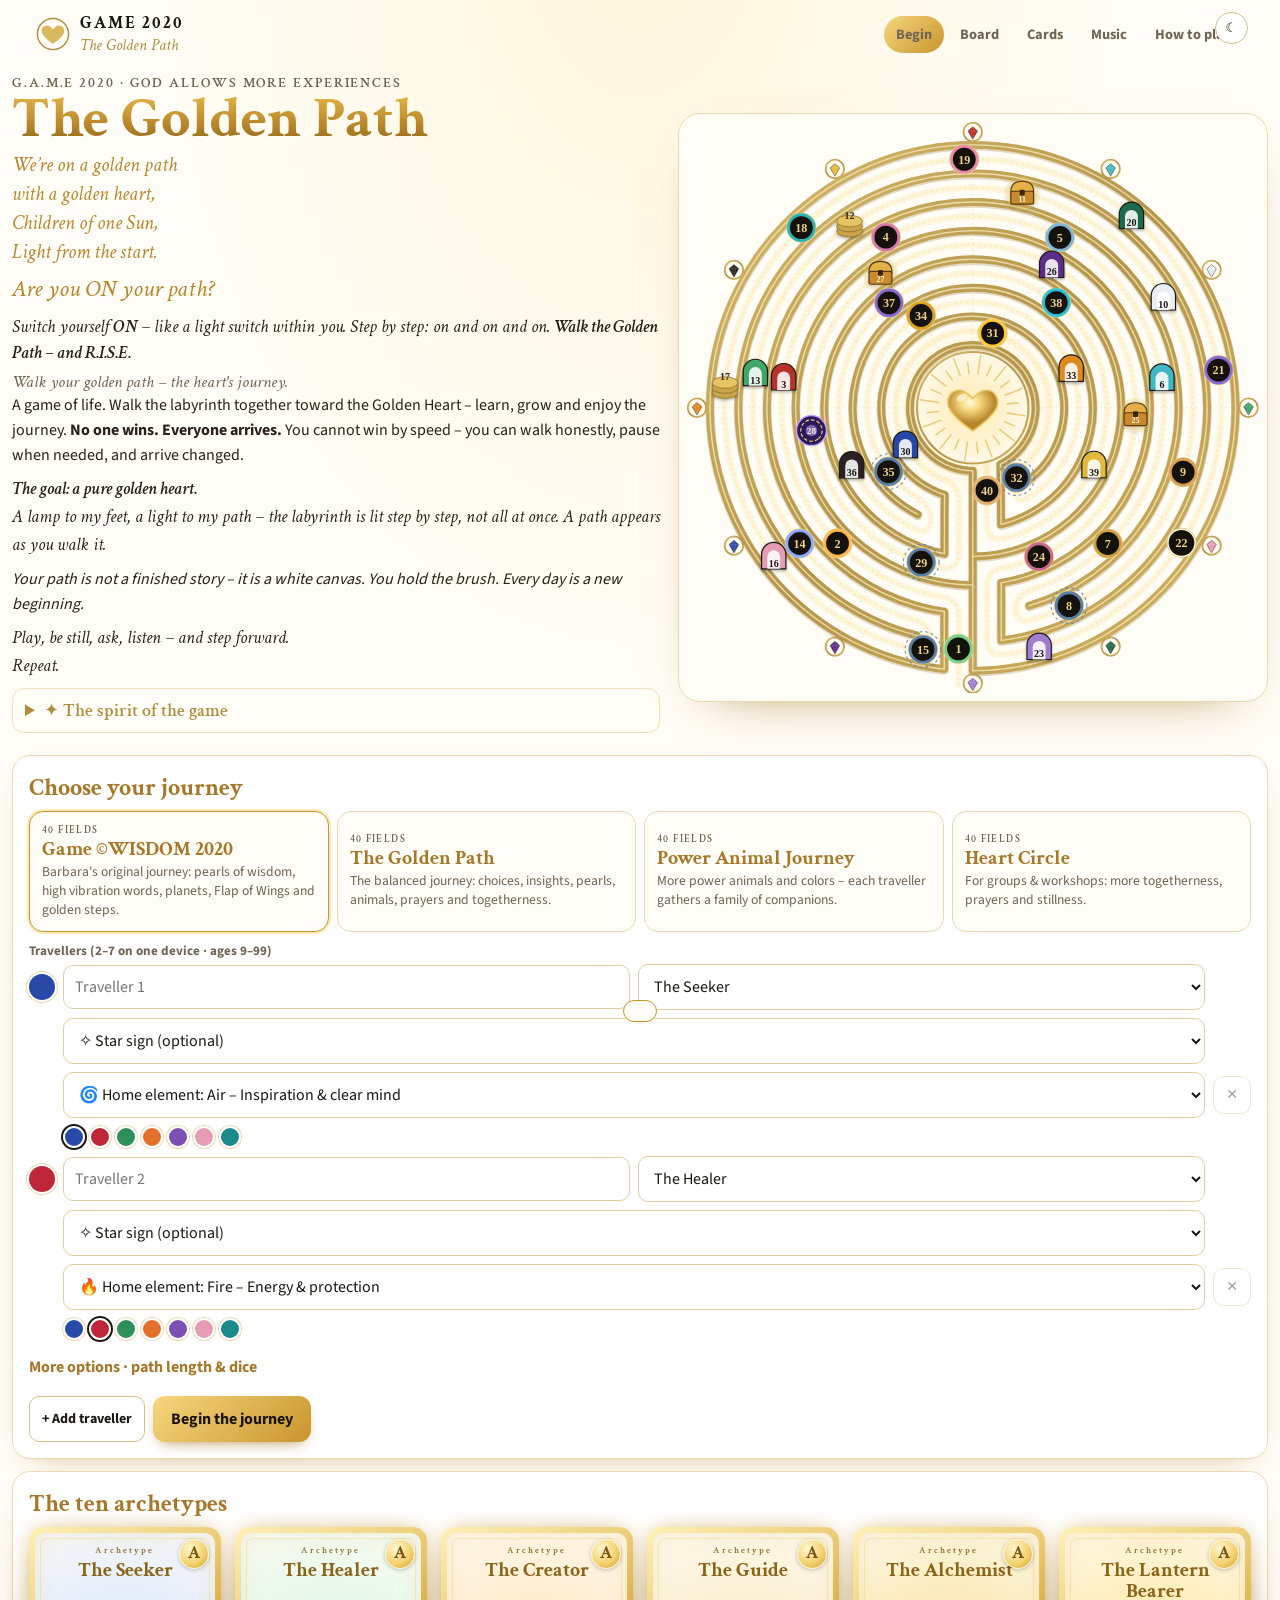
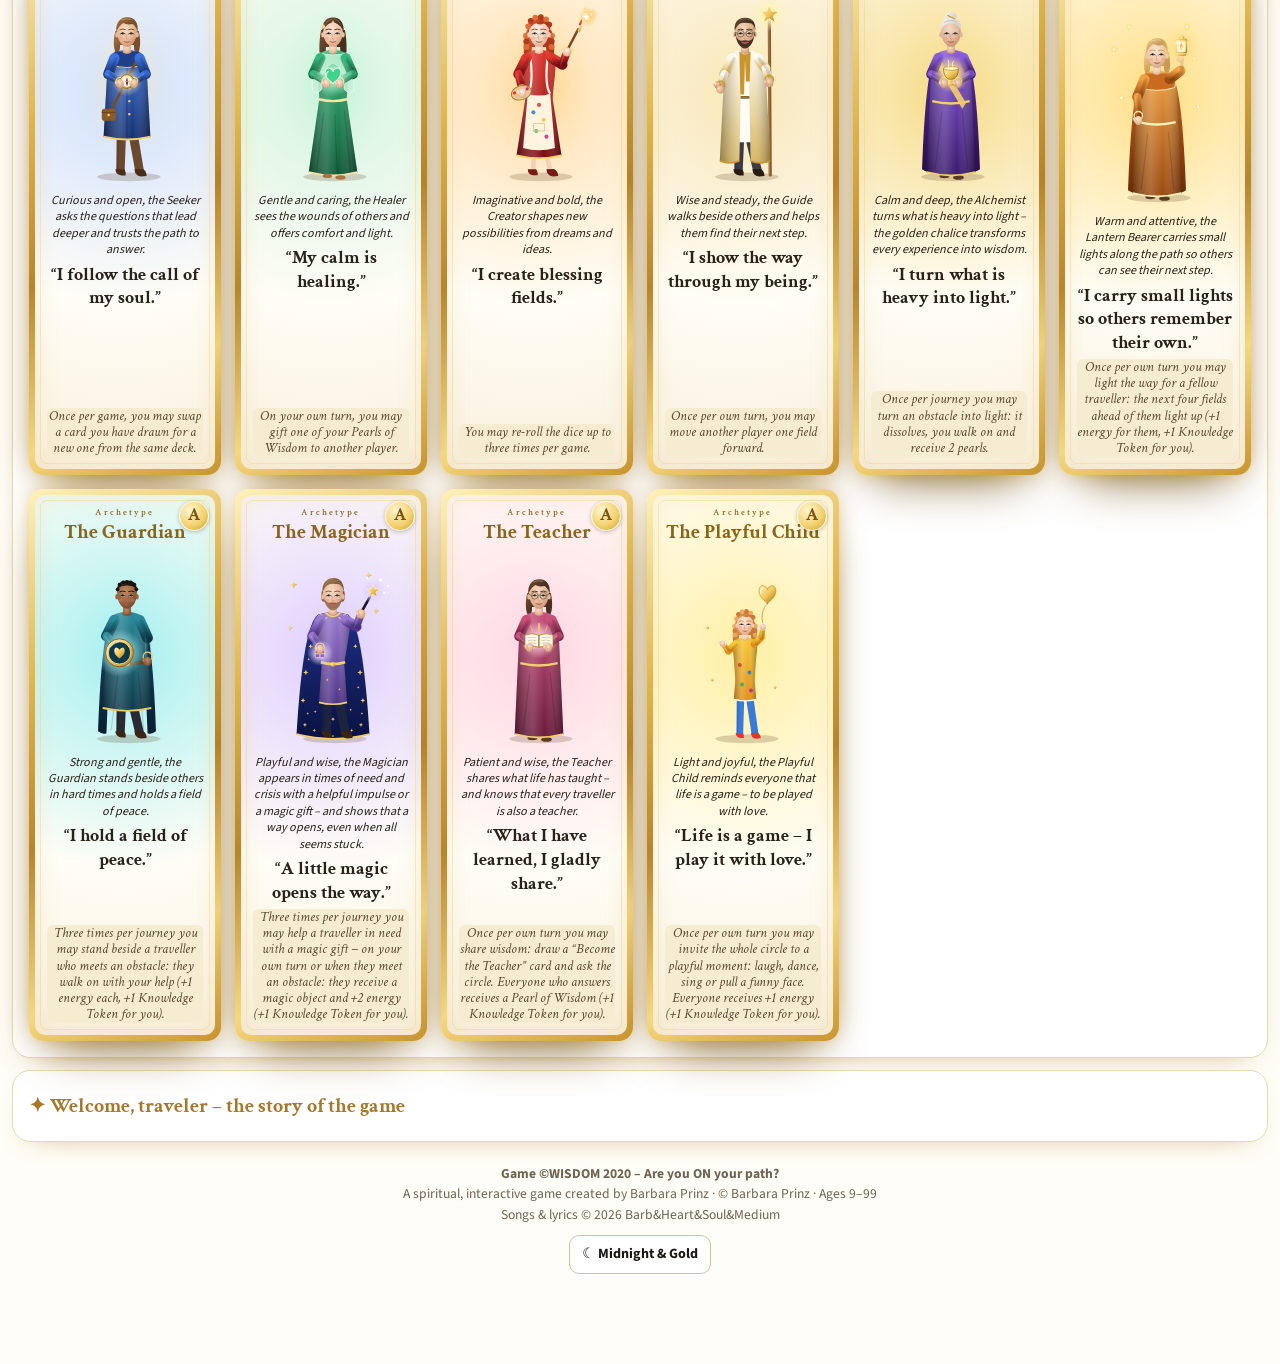
==== commit 9459c7a0: "Rare moment: A Message of Peace (letter, little card, making amends) Co-Authored-By: Claude Opus 5.5" ====
--- a/index.html
+++ b/index.html
@@ -1855,6 +1855,7 @@
   if(D3.traffic&&Math.random()<.3){const tl=D3.traffic[Math.random()*3|0];if(tl[0]==="#e8c13a")addVal(p,"Satisfaction");setTimeout(()=>toast(({"#3fae5a":"🟢","#e8c13a":"🟡","#d9453a":"🔴"})[tl[0]]+" "+tl[1]+" – "+tl[2]),900)}
   {const met=S.players.filter(q=>q!==p&&!q.done&&!q.half&&q.pos===p.pos&&p.pos>0);if(met.length){met.forEach(q=>energy(q,1));energy(p,1);log(p.name+" meets "+met.map(q=>q.name).join(" & ")+" on the path – you walk together for a while.");toast("✦ You meet "+met.map(q=>q.name).join(" & ")+" – you never walk alone. Everyone here +1 energy.")}}
   if(!S.ticket&&(S.turnNo||0)>4&&Math.random()<(window.TICKET_P||.003)){goldenTicket(p);return}
+  if(!S.peace&&(S.turnNo||0)>6&&Math.random()<(window.PEACE_P||.03)){peaceEvent(p);return}
   resolve(p.pos)}
 function ticketHTML(name){const z=[];for(let k=0;k<=20;k++)z.push(`${k%2?4:0}% ${k*5}%`);const zb=[];for(let k=20;k>=0;k--)zb.push(`${k%2?96:100}% ${k*5}%`);
   return `<div class="gticket" style="clip-path:polygon(${z.join(",")},${zb.join(",")})"><div class="gt-in">
@@ -1862,6 +1863,45 @@
     <div class="gt-big">GOLDEN<br>TICKET</div>
     <div class="gt-row"><span><small>FOR</small>${esc(name)}</span><span><small>PLACE</small>GOLDEN HEART</span><span><small>TIME</small>NOW</span></div>
     <div class="gt-foot">ADMITS ONE OPEN HEART</div></div></div>`}
+const PEACE={
+ letter:["Dear {to},\n\nI have been thinking about our conversation, and I would like to apologize. My words were not what my heart truly meant, and I am sorry if they hurt you. You matter to me.\n\nWith an open heart,\n{me}",
+  "Dear {to},\n\nI realise I may have hurt you without meaning to. I did not see it in the moment, but I see it now – and I am truly sorry. I would love to listen to how it was for you.\n\nWith love,\n{me}",
+  "Dear {to},\n\nI was not kind to you, and you deserved better. I am sorry. Thank you for your patience with me – I am learning, step by step.\n\nYours,\n{me}"],
+ card:["{to}, I apologize for my words. My heart means well. 💛 {me}",
+  "{to}, if I hurt you, I did not mean to. I'm sorry. Can we begin again? {me}",
+  "{to}, you deserved kinder words. I'm sorry – and I'm grateful for you. {me}",
+  "{to}, peace between us matters more to me than being right. {me}"],
+ amends:["I would like to make it right. May I listen to you for a few minutes – without interrupting?",
+  "I would like to invite you for a cup of tea – just the two of us, to talk.",
+  "I would like to give you a hug – if it is welcome.",
+  "I would like to ask you: what would make this right for you?",
+  "I would like to do something kind for you this week. Let me surprise you.",
+  "I would like to write your name on a golden heart and give it to you."]};
+const PEACE_FORM={letter:["✉️","A letter"],card:["💌","A little card"],amends:["🤲","Making amends"]};
+function peaceEvent(p){chime("heart");sfx("sign");
+  openCard({th:{gem:"#7ab8d8"},deck:"A rare moment",title:"🕊 A Message of Peace",emb:emblem("sym","🕊"),
+    text:`<span class="lyrics" style="font-size:1.12rem;line-height:1.55">Sometimes we say things we later wish we had said differently. Sometimes we hurt someone without meaning to – or we were simply not kind.<br><br>This rare moment invites you to build a bridge. A few honest words can heal more than you think.</span>`,
+    prompt:"Is there someone – in this circle or in your life – you would like to make peace with?",
+    acts:[["✉️ Write a letter",()=>peaceWrite(p,"letter",0)],["💌 Give a little card",()=>peaceWrite(p,"card",0),"ghost"],["🤲 Make amends",()=>peaceWrite(p,"amends",0),"ghost"],["Not today – we walk on",()=>{closeCard();resolve(p.pos)},"ghost"]]})}
+function peaceWrite(p,kind,i){const list=PEACE[kind],t=list[i%list.length],others=S.players.filter(q=>q!==p&&!q.done);
+  const opts=others.map(q=>`<option>${esc(q.name)}</option>`).join("")+`<option value="">someone in my life</option>`;
+  const fill=to=>t.replace(/\{to\}/g,to||"…").replace(/\{me\}/g,p.name);
+  openCard({sfx:"none",th:{gem:"#7ab8d8"},deck:"A Message of Peace",title:PEACE_FORM[kind][0]+" "+PEACE_FORM[kind][1],emb:"",
+    html:`<label class="hint" style="display:block;margin:4px 0">For: <select id="peaceTo" style="font-size:1rem;padding:4px 8px;border-radius:10px">${opts}</select></label><textarea id="peaceText" rows="${kind==="letter"?11:4}" style="width:100%;font-family:var(--serif);font-size:1.1rem;line-height:1.45;margin-top:6px">${esc(fill(others[0]?others[0].name:""))}</textarea><p class="hint" style="margin:6px 0 0">Change the words until they feel like yours.</p>`,
+    reward:"Bridge of Peace · everyone +1 pearl · you and the other person +2 "+HSUN,
+    acts:[["Give it with love 🕊",()=>peaceDone(p,kind)],["📤 Send or copy it",()=>peaceShare(p,kind),"ghost"],["Another suggestion",()=>peaceWrite(p,kind,i+1),"ghost"],["Back",()=>peaceEvent(p),"ghost"]]});
+  const sel=$("#peaceTo"),ta=$("#peaceText");let last=ta.value;sel.onchange=()=>{if(ta.value===last){ta.value=fill(sel.value);last=ta.value}}}
+function peaceShare(p,kind){const txt=($("#peaceText")||{}).value||"";
+  const fin=()=>peaceDone(p,kind);
+  if(navigator.share){navigator.share({text:txt}).then(fin).catch(()=>{})}
+  else if(navigator.clipboard){navigator.clipboard.writeText(txt).then(()=>{toast("📋 Copied – paste it into a message.");fin()}).catch(()=>fin())}else fin()}
+function peaceDone(p,kind){const toName=($("#peaceTo")||{}).value||"";const q=S.players.find(x=>x.name===toName&&x!==p);
+  S.peace=p.name+(q?" & "+q.name:"");closeCard();chime("heart");sfx("together");
+  S.players.forEach(x=>x.pearls++);energy(p,2);if(q){energy(q,2);q.tokens++}p.tokens++;addVal(p,"Dissolution");
+  log("🕊 "+p.name+" builds a bridge of peace"+(q?" with "+q.name:"")+". Everyone receives a pearl.");refresh();
+  openCard({th:{gem:"#7ab8d8"},deck:"A Message of Peace",title:"A bridge of peace",emb:emblem("sym","🕊"),
+    text:`<span class="lyrics" style="font-size:1.15rem">Where words once hurt, a bridge now stands.<br>What is healed in one heart brings light to all.</span>`,
+    reward:"Everyone +1 pearl",acts:[["We walk on together ✦",()=>{closeCard();resolve(p.pos)},"gold"]]})}
 function goldenTicket(p){S.ticket=p.name;chime("heart");sfx("sign");S.players.forEach(q=>{q.pearls++;energy(q,1)});log("🎫 "+p.name+" finds the Golden Ticket! Everyone receives a pearl and +1 energy.");refresh();
   openCard({th:"gold",deck:"A rare treasure",title:"You found it!",emb:ticketHTML(p.name),
     text:`<span class="lyrics" style="font-size:1.12rem;line-height:1.55">This is for you – for daring to walk, to grow, to share your pearls and to choose love, again and again.<br><br>A red thread runs through every life. But the golden thread is woven from what you learn, share and love along the way.<br><br>Life's little gold is everywhere. Today, it found you.<br><br><b>Shine on.</b><br><i>– Barbara</i></span>`,
@@ -2308,7 +2348,7 @@
     <b style="color:var(--tx,#fff6dc)">${esc(q.name)}</b> <span style="font-style:italic;font-size:.85rem">· ★ Morning Star · ${esc(STAGES[5])}</span>${q.intention?`<div style="font-size:.9rem;margin:2px 0">Intention: “${esc(q.intention)}”</div>`:""} <span style="color:#d9b85f;font-size:.85rem">· ${q.pearls} pearls · ${q.gems.length} gems · ${q.keys.length} key${q.keys.length===1?"":"s"} · ${q.tokens} token${q.tokens===1?"":"s"}</span>
     <div class="vals">${values(q).map(v=>`<span>${esc(v)}</span>`).join("")}</div>${(q.journeys||[]).length?`<div style="font-size:.82rem;color:#cdbb92">Journeys: ${q.journeys.map(esc).join(", ")}</div>`:""}${(q.crystals||[]).length?`<div style="font-size:.82rem">Crystals: ${q.crystals.map(esc).join(", ")}</div>`:""}${q.animals.length?`<div style="font-size:.82rem;color:#cdbb92">Companions: ${q.animals.map(esc).join(", ")}</div>`:""}
     ${q.insight?`<div style="font-family:var(--serif);font-style:italic;font-size:1.1rem;margin-top:4px">“${esc(q.insight)}”</div>`:""}</div>`).join("");
-  openCard({th:"gold",deck:"The journey is complete",title:"The Golden Heart shines",sub:"Shared light: "+L+(S.ticket?" · 🎫 Golden Ticket found by "+esc(S.ticket):""),emb:emblem("heart"),html2:"",text:(SONG?`<span class="lyrics" style="font-size:1.15rem">${esc(SONG.moments.end)}</span><br><br>`:"")+(SONG3?`<span class="lyrics" style="font-size:1.15rem">${esc(SONG3.chorus)}</span><br><br>`:"")+(SONG2?`<span class="lyrics" style="font-size:1.25rem;color:#f6d77e">Walk the path… unlock the heart.</span><br><br>`:"")+"<b>The True Path:</b> deep down in our heart and soul we know the true way of living – connected, supporting, helping, guiding, serving, becoming the best person we can be. Humble, kind and loving. A conscious way of living. Pure golden heart wisdom.<br><br>Life does not happen against us – it invites us forward. Everything is connected, and no one walked alone. Thank you for sharing the path with joy.<br><br>Now let everything settle down. You did not run fast to the centre – you gathered your aha-moments, your pearls of wisdom. Your soul glows with your golden heart, and the angels bless you for your enlightening awareness.<br><br><i>Fear brings us to isolation. Love brings us together.</i><br><br>You have walked the map that leads home. <b>Above all, put on love</b> – feel infinite love for everything around you, totally free from limitation.<br><br><i>Light is life, life is love. You are unique – and you are one with the golden source of light.</i><br><br><i>What do you love doing? What does the world need? Bring your gift into the world.</i><br><br><b>Before you close the game:</b> each traveller finishes the sentence aloud – <i>“I leave the path carrying …”</i> One word is enough.<br><br>The Golden Path does not stay on the board. It continues wherever you walk with awareness.<br><br><span class=\"lyrics\" style=\"font-size:1.2rem\">Speak together:<br><b>I choose love. I trust the light. I walk the Golden Path.</b></span>",html,
+  openCard({th:"gold",deck:"The journey is complete",title:"The Golden Heart shines",sub:"Shared light: "+L+(S.ticket?" · 🎫 Golden Ticket found by "+esc(S.ticket):"")+(S.peace?" · 🕊 Bridge of peace: "+esc(S.peace):""),emb:emblem("heart"),html2:"",text:(SONG?`<span class="lyrics" style="font-size:1.15rem">${esc(SONG.moments.end)}</span><br><br>`:"")+(SONG3?`<span class="lyrics" style="font-size:1.15rem">${esc(SONG3.chorus)}</span><br><br>`:"")+(SONG2?`<span class="lyrics" style="font-size:1.25rem;color:#f6d77e">Walk the path… unlock the heart.</span><br><br>`:"")+"<b>The True Path:</b> deep down in our heart and soul we know the true way of living – connected, supporting, helping, guiding, serving, becoming the best person we can be. Humble, kind and loving. A conscious way of living. Pure golden heart wisdom.<br><br>Life does not happen against us – it invites us forward. Everything is connected, and no one walked alone. Thank you for sharing the path with joy.<br><br>Now let everything settle down. You did not run fast to the centre – you gathered your aha-moments, your pearls of wisdom. Your soul glows with your golden heart, and the angels bless you for your enlightening awareness.<br><br><i>Fear brings us to isolation. Love brings us together.</i><br><br>You have walked the map that leads home. <b>Above all, put on love</b> – feel infinite love for everything around you, totally free from limitation.<br><br><i>Light is life, life is love. You are unique – and you are one with the golden source of light.</i><br><br><i>What do you love doing? What does the world need? Bring your gift into the world.</i><br><br><b>Before you close the game:</b> each traveller finishes the sentence aloud – <i>“I leave the path carrying …”</i> One word is enough.<br><br>The Golden Path does not stay on the board. It continues wherever you walk with awareness.<br><br><span class=\"lyrics\" style=\"font-size:1.2rem\">Speak together:<br><b>I choose love. I trust the light. I walk the Golden Path.</b></span>",html,
     acts:(D3.hidden?[["✦ The hidden principle",()=>{closeCard();openCard({th:"gold",deck:"Revealed at the end",title:"The Hidden Principle",emb:emblem("heart"),html:`<div class="lyrics" style="font-size:1.1rem;line-height:1.55;text-align:center">${esc(D3.hidden).replace(/\n\n/g,"<br><br>").replace(/\n/g,"<br>")}</div>`,acts:[["Back to the circle",()=>{closeCard();finale()},"ghost"]]})},"gold"]]:[]).concat([["Close",closeCard,"ghost"],["Begin a new journey",()=>{closeCard();try{localStorage.removeItem(KEY)}catch(e){}S=null;go("home")}]])});
 }
 
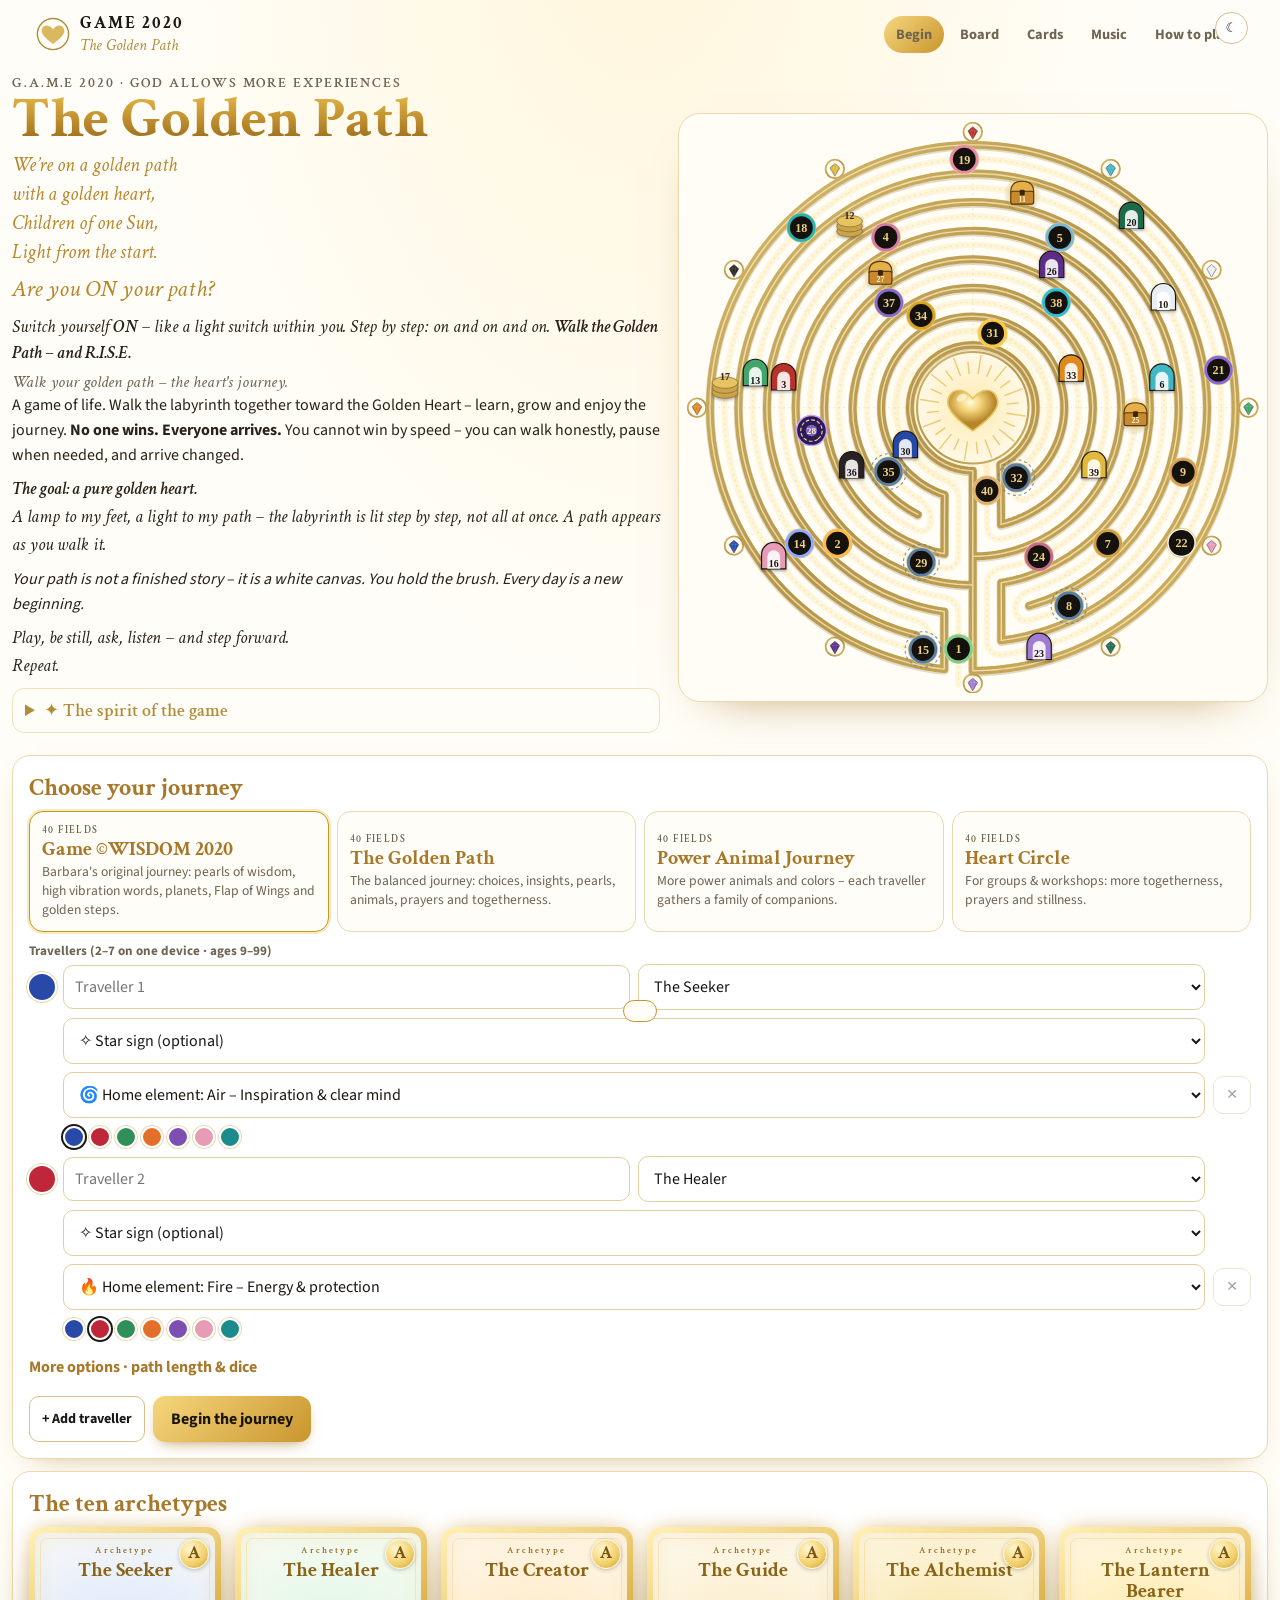
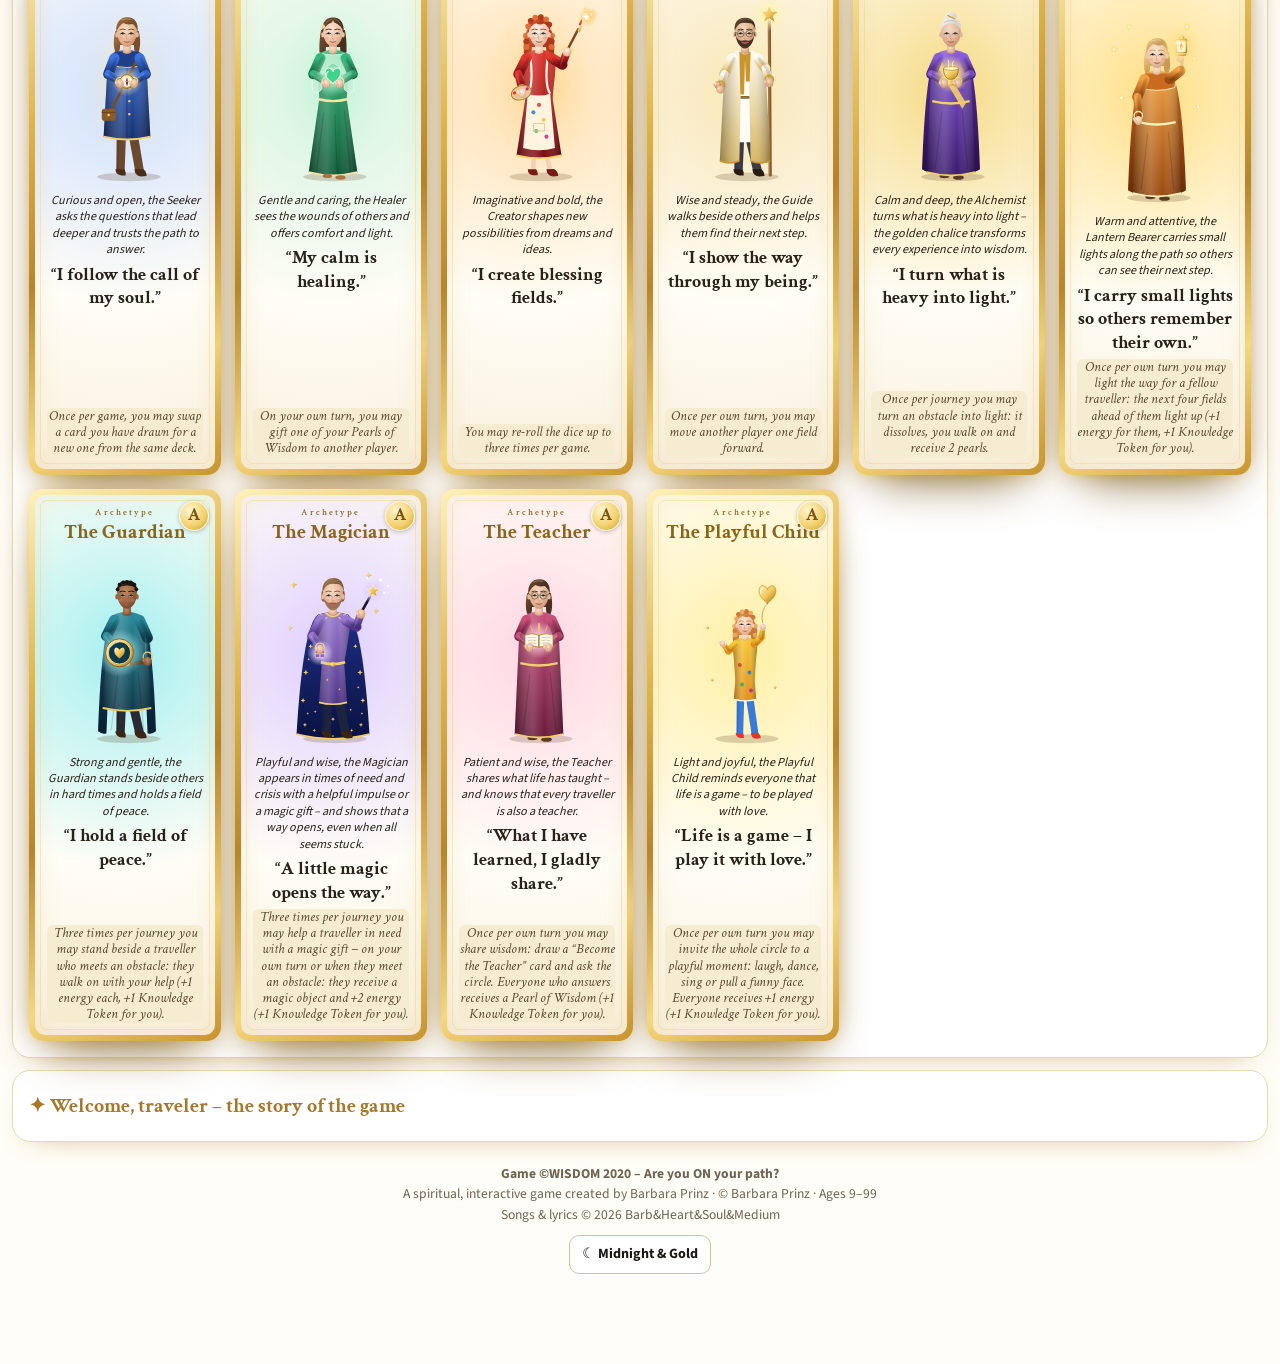
==== commit 11689aab: "Beam-ON power places, hidden passages, Special Occasi-ONs, Ascensi-ON questions; no-opponents rule t" ====
--- a/index.html
+++ b/index.html
@@ -302,6 +302,11 @@
 @media (prefers-reduced-motion:reduce){.gticket{animation:none}}
 #musicPill{position:fixed;left:10px;bottom:calc(10px + env(safe-area-inset-bottom));z-index:85;display:none;align-items:center;gap:6px;max-width:58vw;padding:4px 5px 4px 10px;border-radius:999px;background:linear-gradient(135deg,#f6dc7a,#c99a2a);color:#2a1d05;font-size:.78rem;font-weight:600;box-shadow:0 4px 14px rgba(0,0,0,.25)}
 #musicPill.on{display:flex}
+.ppgrid{display:grid;grid-template-columns:1fr 1fr;gap:8px}.pptile{display:flex;flex-direction:column;align-items:center;gap:2px;padding:10px 6px;border-radius:14px;border:1.5px solid var(--pc);background:linear-gradient(160deg,#fffdf6,color-mix(in srgb,var(--pc) 18%,#fff8ea));font:inherit;color:#3a2a10;cursor:pointer;min-height:96px}.pptile .ppi{font-size:2rem;line-height:1.1}.pptile b{font-size:.98rem}.pptile small{font-size:.78rem;opacity:.85;line-height:1.2}.pptile.locked{filter:grayscale(.7);opacity:.6}.pptile:disabled:not(.locked){opacity:.85;cursor:default}
+.ppbig{font-size:4.2rem;line-height:1;margin:6px auto;filter:drop-shadow(0 0 14px rgba(242,207,107,.8))}
+.beamfx{position:fixed;inset:0;pointer-events:none;z-index:300;background:radial-gradient(circle at 50% 50%,rgba(255,246,200,.95),rgba(242,207,107,.5) 30%,transparent 70%);animation:beamfx 1.6s ease-out forwards}@keyframes beamfx{0%{opacity:0;transform:scaleY(.2)}25%{opacity:1;transform:scaleY(1)}100%{opacity:0}}
+.shootstar{position:fixed;top:12%;left:-10%;width:120px;height:3px;border-radius:3px;z-index:300;pointer-events:none;background:linear-gradient(90deg,transparent,#fff6c8,#fff);box-shadow:0 0 12px #fff6c8;transform:rotate(18deg);animation:shoot 2.1s ease-in forwards}@keyframes shoot{to{left:110%;top:48%;opacity:0}}
+body.moon #board{background:radial-gradient(circle at 70% 20%,#3a4a8a,#0e1638 70%);border-radius:18px;filter:brightness(.92) saturate(.85)}
 .rhint{margin:6px auto;max-width:420px;text-align:left;border:1px solid rgba(168,120,42,.35);border-radius:12px;padding:8px 12px;background:rgba(255,250,235,.6)}.rhint summary{cursor:pointer;font-weight:700;color:#8a6ad0}.rhint p{margin:6px 0 0;font-size:1.05rem}
 body.music-on .modal{padding-bottom:52px}
 body.music-on .wrap{padding-bottom:48px}
@@ -495,7 +500,7 @@
     <h3>The True Path</h3>
     <p>Deep down in our heart and soul we know the true way of living: connected, supporting and helping others, guiding and serving, becoming the best person possible – humble, kind and loving. Pure golden heart wisdom. A conscious way of living life.</p>
     <h3>Goal</h3>
-    <p>Celebrate life and reach the Golden Heart in the centre – together. Every step, even a detour, is growth. You are never alone: your fellow players are your companions on the path, and help is always near. There are no winners. All pearls, gems, keys and tokens feed one shared Light. When the last traveller arrives, the journey is complete.</p>
+    <p>Celebrate life and reach the Golden Heart in the centre – together. Every step, even a detour, is growth. You are never alone: your fellow players are your companions on the path, and help is always near. <b>There are no opponents.</b> Either you are on the same wavelength, walking the same stretch of the path – or you learn from each other. Or you spark something in the other: a new interest, the joy of learning, a real conversation. Listening matters – and so does passing the light on. There are no winners. All pearls, gems, keys and tokens feed one shared Light. When the last traveller arrives, the journey is complete.</p>
     <h3>A turn</h3>
     <ol><li>Roll the dice and walk along the path (fields 1 → 40, then through the Golden Gate into the Heart).</li>
     <li>The field you land on tells you what happens. Read the card aloud, answer, share, decide.</li>
@@ -553,6 +558,12 @@
     <p>Walking the Golden Path is a cycle you live again and again:<br><b>R</b>emember the light within. · <b>I</b>ntegrate the wisdom you receive. · <b>S</b>erve the world through your gifts. · <b>E</b>xpress your truth – and expand.<br><i>Turn the light ON. Walk the Golden Path – and R.I.S.E.</i></p>
     <h3>Elements and star signs</h3>
     <p>Every traveller has a home element – and may choose their <b>star sign</b>, which brings its element with it. <b>Earth</b> (Taurus, Virgo, Capricorn): stable and grounded. <b>Air</b> (Gemini, Libra, Aquarius): lively, curious and communicative. <b>Water</b> (Cancer, Scorpio, Pisces): kind-hearted, intuitive and healing. <b>Fire</b> (Aries, Leo, Sagittarius): passionate, spontaneous and goal-oriented. At the start each traveller sees the gemstones that support their element.</p>
+    <h3>Beam-ON · The Power Places</h3>
+    <p>Around the labyrinth lie places to recharge: an island, a silver lake, a crystal cave, a mountain, a green hill, a waterfall, a castle, a temple and a golden pyramid. Once per journey, before you roll, you may tap <b>✨ Beam-ON</b> and choose a place consciously. Sometimes a beam of light also carries you there unexpectedly. Every place gives you <b>+3 energy</b> – and, only if you wish, a question of higher wisdom (<b>Ascensi-ON</b>). One very secret place opens only on rare occasions …</p>
+    <h3>Hidden passages · Transformati-ON</h3>
+    <p>Beneath some fields run hidden passages (a dark opening with a number). Land there, and you may walk through to the field shown – or stay where you are.</p>
+    <h3>Special Occasi-ONs</h3>
+    <p>Now and then the path surprises the whole circle: a celebration with a song, a meeting of two paths, a shooting star, a full moon night – and perhaps a golden moment at 11:11, 2:22 or 22:22.</p>
     <h3>Big Flap of Wings</h3>
     <p>Whenever the game needs more action, a twist or new inspiration, tap <b>🪽 Big Flap of Wings</b> (once per turn). <b>Choose</b> what your heart needs: an action card with your teammates, a moment of gratitude – or <b>me-time</b>, a minute just for you. Ask your angels to keep you moving and connected.</p>
     <h3>Five elements of healing</h3>
@@ -1595,6 +1606,8 @@
   return h}
 function tokenXY(p){const C=LB.center,E=LB.entrance;if(p.pos<=0&&!p.half)return E;if(p.pos>N)return {x:C.x,y:C.y};if(p.half)return babyPoints()[p.pos]||E;return LB.fields[p.pos-1]}
 function boardTokens(X){let h="";const C=LB.center,E=LB.entrance;
+  if(S&&S.tunnels)for(const f in S.tunnels){const P=LB.fields[f-1];if(!P)continue;h+=`<g style="pointer-events:none"><ellipse cx="${P.x-15}" cy="${P.y+16}" rx="9" ry="6" fill="#2a1a0e" stroke="#c9952e" stroke-width="1.4"/><text x="${P.x-15}" y="${P.y+19.5}" font-size="8" text-anchor="middle" fill="#f2cf6b">${S.tunnels[f]}</text></g>`}
+  if(S)[["🏝",46,52],["🏰",46,770],["🔺",754,770]].forEach(([ic,x,y])=>{h+=`<g class="ppcorner" onclick="powerMap(cur())" style="cursor:pointer"><circle cx="${x}" cy="${y-8}" r="24" fill="rgba(255,250,235,.75)" stroke="#c9952e" stroke-width="1.6"/><text x="${x}" y="${y}" font-size="24" text-anchor="middle">${ic}</text></g>`});
   if(S&&S.hidden)for(const f in S.hidden){const hh=S.hidden[f];if(!hh.found)continue;const P=LB.fields[f-1];
     h+=`<g style="pointer-events:none"><circle cx="${P.x+15}" cy="${P.y-15}" r="10" fill="#fffbe8" stroke="#c9952e" stroke-width="1.6"/><text x="${P.x+15}" y="${P.y-11}" font-size="11" text-anchor="middle">${CHAMBER_ICON[hh.kind]}</text></g>`}
   if(S)S.players.forEach((q,qi)=>(q.lessons||[]).forEach(f=>{const P=LB.fields[f-1];if(!P)return;const a=qi/S.players.length*Math.PI*2;h+=`<circle cx="${(P.x+21*Math.cos(a)).toFixed(1)}" cy="${(P.y+21*Math.sin(a)).toFixed(1)}" r="5" fill="#fffaf0" stroke="${q.color}" stroke-width="2.4" style="pointer-events:none"/>`}));
@@ -1697,7 +1710,7 @@
 function planetIcon(n){return PEMOJI[n]||emblem("planet",n).replace('class="emb" viewBox="0 0 120 120"','viewBox="27 27 66 66" width="30" height="30"')}
 function deckSym(d){if(DECKSYM_X[d])return DECKSYM_X[d];for(const v of Object.values(T))if(v&&v.deck===d)return v.sym;return "✦"}
 function cornerHTML(c,c2){return (c?`<div class="corner" aria-hidden="true">${c}</div>`:"")+(c2?`<div class="corner left" aria-hidden="true">${c2}</div>`:"")}
-function openCard(o){if(o.sfx!=="none")sfx(o.sfx||"card");
+function openCard(o){if(o.sfx!=="none")sfx(o.sfx||"card");if(S&&(S.moonLeft||0)>0&&o.prompt&&!/Full moon/.test(o.prompt))o={...o,prompt:o.prompt+"<br>🌕 <i>Full moon: what is your dream telling you?</i>"};
   let dotBlock="";if(DOTCTX&&!o.noDot){dotBlock=dotHTML(DOTCTX);DOTCTX=null}
   const t=$("#tin");const tm=theme(o.th);t.setAttribute("style",themeStyle(o.th));t.className="tin"+(tm.light?" light":"")+(tm.rb?" rb":"");
   t.innerHTML=`${cornerHTML(o.corner,o.corner2)}<div class="deck">${esc(o.deck||"")}</div><h2 id="cardTitle">${o.title}</h2>${o.sub?`<div class="sub">${o.sub}</div>`:""}
@@ -1761,7 +1774,7 @@
        pos:0,energy:3,pearls:0,gems:[],keys:[],animals:[],tokens:0,choices:[],insight:"",rerolls:p.arch==="creator"?3:0,standLeft:p.arch==="guardian"?3:0,magicLeft:p.arch==="magician"?3:0,skip:false,done:false}))};
   S.seed=1+(Math.random()*2147483000|0);S.map=buildMap(setObj(),S.seed);
   {const cand=[];for(let i=4;i<=38;i++)if(!GATE_POS.includes(i))cand.push(i);S.players.forEach(q=>{const c=cand.slice();q.lessons=[];for(let k=0;k<3;k++)q.lessons.push(c.splice(Math.random()*c.length|0,1)[0]);q.lessons.sort((a,b)=>a-b)})}
-  placeChambers();log("The journey begins: “"+setObj().name+"”.");save();go("play");
+  placeChambers();placeTunnels();document.body.classList.remove("moon");log("The journey begins: “"+setObj().name+"”.");save();go("play");
   setTimeout(()=>{const first=esc(cur().name);
     openCard({th:"gold",deck:"G.A.M.E 2020 · God Allows More Experiences",title:"Welcome, traveler",emb:emblem("heart"),
       html:`<div class="lyrics" style="font-size:1.15rem">This game was never meant to be won.<br>It was meant to be lived.<br><br>The treasure was always within you.</div>`+(SONG?`<div class="songline" style="margin-top:12px">♪ ${esc(SONG.chorus).replace(/\n/g,"<br>")}</div>`:""),
@@ -1808,6 +1821,7 @@
     if(!S.rolled&&!S.busy){
       const ex=document.createElement("div");ex.className="extras";box.appendChild(ex);const addX=(t,f)=>{const b=document.createElement("button");b.className="btn ghost";b.innerHTML=t;b.disabled=S.busy;b.onclick=f;ex.appendChild(b)};
       if(!S.helpedThisTurn.ask&&(p.heartRest||0)<=0)addX("♡ Heart",askHelp);
+      if(!p.beamUsed)addX("✨ Beam-ON",()=>powerMap(p));
       if(!p.guardianUsed)addX("🛡 Guardian",()=>guardianCard(p));if(D3.bigWings&&S.wingsTurn!==(S.turnNo||0))addX("🪽 Big Flap of Wings",()=>bigWings(p));
       if(travellers.length&&!S.helpedThisTurn.love)addX("❤ Love",()=>loveMenu(travellers));
       if(!p.steppedOut&&p.pos>0)addX("✧ Step out",stepOut);
@@ -1856,6 +1870,9 @@
   {const met=S.players.filter(q=>q!==p&&!q.done&&!q.half&&q.pos===p.pos&&p.pos>0);if(met.length){met.forEach(q=>energy(q,1));energy(p,1);log(p.name+" meets "+met.map(q=>q.name).join(" & ")+" on the path – you walk together for a while.");toast("✦ You meet "+met.map(q=>q.name).join(" & ")+" – you never walk alone. Everyone here +1 energy.")}}
   if(!S.ticket&&(S.turnNo||0)>4&&Math.random()<(window.TICKET_P||.003)){goldenTicket(p);return}
   if(!S.peace&&(S.turnNo||0)>6&&Math.random()<(window.PEACE_P||.03)){peaceEvent(p);return}
+  {const mt=S.players.filter(q=>q!==p&&!q.done&&!q.half&&q.pos===p.pos&&p.pos>0);if(mt.length&&(S.connect||0)<2&&Math.random()<.6){connectiOn(p,mt[0]);return}}
+  if(!p.half&&S.tunnels&&S.tunnels[p.pos]){tunnelCard(p);return}
+  if((S.turnNo||0)>3&&(S.beamsRand||0)<3&&Math.random()<(window.BEAM_P||.03)){S.beamsRand=(S.beamsRand||0)+1;const pool=POWER.filter(x=>!x.secret||secretOpen());beamCard(p,pool[Math.random()*pool.length|0],true,()=>{closeCard();resolve(p.pos)});return}
   resolve(p.pos)}
 function ticketHTML(name){const z=[];for(let k=0;k<=20;k++)z.push(`${k%2?4:0}% ${k*5}%`);const zb=[];for(let k=20;k>=0;k--)zb.push(`${k%2?96:100}% ${k*5}%`);
   return `<div class="gticket" style="clip-path:polygon(${z.join(",")},${zb.join(",")})"><div class="gt-in">
@@ -1902,6 +1919,63 @@
   openCard({th:{gem:"#7ab8d8"},deck:"A Message of Peace",title:"A bridge of peace",emb:emblem("sym","🕊"),
     text:`<span class="lyrics" style="font-size:1.15rem">Where words once hurt, a bridge now stands.<br>What is healed in one heart brings light to all.</span>`,
     reward:"Everyone +1 pearl",acts:[["We walk on together ✦",()=>{closeCard();resolve(p.pos)},"gold"]]})}
+
+/* ===================== BEAM-ON · POWER PLACES & SPECIAL OCCASI-ONS ===================== */
+const POWER=[
+ {id:"island",icon:"🏝",on:"Vacati-ON",name:"The Island of Stillness",text:"Waves come and go. Breathe in with the wave, breathe out with the wave – and let everything go.",q:"What can you let go of today?",deep:"Who are you when you no longer need to do anything?",col:"#3aa8c8"},
+ {id:"lake",icon:"🛶",on:"Reflecti-ON",name:"The Silver Lake",text:"You row out onto the silver lake. Place one worry on the water and watch it drift away.",q:"Which worry do you place on the water?",deep:"If your soul could look at your life like a reflection in still water – what would it see?",col:"#7a9ac8"},
+ {id:"cave",icon:"🕯",on:"Meditati-ON",name:"The Crystal Cave",text:"Deep inside the earth, crystals glow in the dark. Whisper a wish into the cave – and listen as the echo carries it back to you.",q:"What is your wish?",deep:"What does your inner voice know that your mind does not yet want to hear?",col:"#8a6ad0"},
+ {id:"mountain",icon:"⛰",on:"Elevati-ON",name:"The Mountain of Vision",text:"From the summit you see the whole labyrinth below you. From up here, every turn makes sense.",q:"Seen from above – what really matters?",deep:"Which experience in your life looked like a detour, but was really part of your path?",col:"#8a8a9a"},
+ {id:"hill",icon:"🌿",on:"Relaxati-ON",name:"The Green Hill",text:"Lie down in the soft grass and watch the clouds drift by. Nothing to do, nowhere to go.",q:"Which shape do you see in the clouds?",deep:"What would change if you trusted that life is carrying you?",col:"#5aae5a"},
+ {id:"waterfall",icon:"🌊",on:"Purificati-ON",name:"The Waterfall",text:"Stand beneath the clear, sparkling water and let it wash away everything heavy.",q:"What does the water wash away?",deep:"Which old belief about yourself are you ready to let go of?",col:"#3a8ad8"},
+ {id:"castle",icon:"🏰",on:"Protecti-ON",name:"The Castle of Courage",text:"Behind strong walls you are safe. Here you remember your strength and your courage.",q:"What do you want to protect in your life?",deep:"What is the true strength that no one can ever take from you?",col:"#b0804a"},
+ {id:"temple",icon:"🛕",on:"Devoti-ON",name:"The Temple of Light",text:"In the quiet temple a thousand candles burn. Light one more – for someone you love.",q:"For whom do you light your candle?",deep:"What do all great spiritual teachers have in common – Jesus, Gandhi, Yogananda and so many others? And how much of it already lives in you?",col:"#e0a040"},
+ {id:"pyramid",icon:"🔺",on:"Activati-ON",name:"The Golden Pyramid",text:"Sit at the heart of the pyramid. Feel the energy rise from the earth, through your body, up to the sky.",q:"Where in your body do you feel the energy now?",deep:"If your energy were a light, where would you want it to shine in the world?",col:"#d8a82e"},
+ {id:"secret",icon:"✨",on:"Revelati-ON",name:"The Hidden Sanctuary",text:"You have found the most secret place of the Golden Path. Few travellers ever see it. Golden light flows from every direction – and you hear the softest voice of your own heart.",q:"What does your heart whisper to you?",deep:"What did your soul come here to learn – and to give?",col:"#f2cf6b",secret:true}];
+const SYNC_MSG=["The universe winks at you. You are exactly where you are meant to be.","A golden moment: the numbers line up – and so does your path.","Pause. Smile. This moment was waiting for you.","Your guides are near. Keep walking with an open heart.","Everything is connected – even this very minute."];
+function secretOpen(){return !!(S&&(S.secretOpen||(S.moonLeft||0)>0))}
+function powerMap(p,view){const can=!view&&p&&!p.done&&!p.beamUsed&&!S.rolled&&!S.busy&&S.players[S.turn]===p;
+  if(can&&!S._secretRoll){S._secretRoll=1;if(Math.random()<(window.SECRET_P||.05))S.secretOpen=true}
+  const open=secretOpen();
+  const tiles=POWER.map(pl=>{const lock=pl.secret&&!open;return `<button class="pptile${lock?" locked":""}" style="--pc:${pl.col}" ${can&&!lock?`onclick="beamTo('${pl.id}')"`:"disabled"}><span class="ppi">${lock?"🔒":pl.icon}</span><b>${pl.on}</b><small>${lock?"Opens only on rare occasions":pl.name}</small></button>`}).join("");
+  openCard({th:{gem:"#3aa8c8"},deck:"Beam-ON",title:"✨ The Power Places",emb:"",
+    html:`<p class="hint" style="margin:0 0 8px">${can?"Where would you like to recharge? You may beam yourself to one place – once per journey.":p&&p.beamUsed?esc(p.name)+" has already used the beam on this journey. Sometimes a beam of light carries travellers away unexpectedly …":"Beam-ON before you roll the dice – once per journey."}</p><div class="ppgrid">${tiles}</div>${open?`<p class="hint" style="margin-top:8px">✨ The Hidden Sanctuary is open right now!</p>`:""}`,
+    acts:[["Close",()=>{closeCard();refresh()},"ghost"]]})}
+function beamTo(id){const p=cur();p.beamUsed=true;beamCard(p,POWER.find(x=>x.id===id),false,()=>{closeCard();refresh()})}
+function beamCard(p,pl,surprise,after){if(pl.secret){S.secretOpen=false;S.secretFound=p.name}
+  chime("heart");sfx("sign");const fx=document.createElement("div");fx.className="beamfx";document.body.appendChild(fx);setTimeout(()=>fx.remove(),1600);
+  log("✨ "+p.name+(surprise?" is carried away by a beam of light to ":" beams to ")+pl.name+" – "+pl.on+".");
+  openCard({sfx:"none",th:{gem:pl.col},deck:(surprise?"A beam of light – unexpected! · ":"Beam-ON · ")+pl.on,title:pl.icon+" "+pl.name,emb:`<div class="ppbig">${pl.icon}</div>`,
+    text:`<span class="lyrics" style="font-size:1.15rem;line-height:1.5">${pl.text}</span>`,prompt:pl.q,
+    html:`<details class="rhint"><summary>✧ Ascensi-ON · a question of higher wisdom</summary><p>${pl.deep}</p><p class="hint" style="margin-top:4px">Only if you wish – take your time.</p></details>`,
+    timer:30,timerLabel:"30 seconds to recharge",reward:pl.secret?"+5 "+HSUN+" for you · everyone +1 pearl and +1 energy":"+3 "+HSUN+" energy",
+    acts:[["I am recharged ✦",()=>{if(pl.secret){energy(p,5);S.players.forEach(q=>{q.pearls++;energy(q,1)})}else energy(p,3);sfx("pearl");if(pl.secret)addVal(p,"Revelation");after()},"gold"]]})}
+function tunnelCard(p){const to=S.tunnels[p.pos];
+  openCard({th:{gem:"#6a4a2a"},deck:"Transformati-ON",title:"🚇 A hidden passage",emb:`<div class="ppbig">🕳</div>`,
+    text:`<span class="lyrics" style="font-size:1.15rem">Sometimes the way leads underground before it rises into the light.</span>`,prompt:"What is waiting beneath your surface?",
+    html:`<p class="hint">This passage leads to field ${to}${to<p.pos?" – a step back that may bring something new":""}.</p>`,
+    acts:[["Go through the passage 🚇",()=>{closeCard();log("🚇 "+p.name+" walks through a hidden passage: field "+p.pos+" → "+to+".");p.pos=to;sfx("sign");drawBoard();setTimeout(()=>resolve(p.pos),500)},"gold"],["Stay on this field",()=>{closeCard();resolve(p.pos)},"ghost"]]})}
+function placeTunnels(){const bad=new Set([...GATE_POS,...TURN_FIELDS,...Object.keys(S.hidden||{}).map(Number)]);const c=[];for(let i=5;i<=37;i++)if(!bad.has(i))c.push(i);
+  S.tunnels={};for(let k=0;k<2&&c.length>3;k++){const a=c.splice(Math.random()*c.length|0,1)[0];const far=c.filter(x=>Math.abs(x-a)>=6);if(!far.length)break;const b=far[Math.random()*far.length|0];c.splice(c.indexOf(b),1);S.tunnels[a]=b;S.tunnels[b]=a}}
+function connectiOn(p,q){S.connect=(S.connect||0)+1;chime("heart");
+  openCard({th:{gem:"#e05a8a"},deck:"Special Occasi-ON",title:"🤝 Connecti-ON",emb:`<div class="ppbig">🤝</div>`,
+    text:`<span class="lyrics" style="font-size:1.15rem">${esc(p.name)} and ${esc(q.name)} – two paths cross.</span>`,prompt:"Tell each other one thing you truly appreciate about the other.",reward:"+1 pearl and +1 energy for both",
+    acts:[["Thank you ✦",()=>{[p,q].forEach(x=>{x.pearls++;energy(x,1)});closeCard();log("🤝 Connecti-ON: "+p.name+" & "+q.name+".");resolve(p.pos)},"gold"]]})}
+function occasion(){if(!S||S.over)return false;const n=S.turnNo||0;
+  const d=new Date(),hm=String(d.getHours()).padStart(2,"0")+":"+String(d.getMinutes()).padStart(2,"0"),key=d.toDateString()+hm;
+  if((window.SYNC_FORCE||["11:11","02:22","14:22","22:22"].includes(hm))&&S.syncAt!==key){S.syncAt=key;S.secretOpen=true;chime("heart");
+    const m=SYNC_MSG[Math.random()*SYNC_MSG.length|0];S.players.forEach(q=>q.pearls++);log("🕰 Synchronizati-ON at "+hm+".");
+    openCard({th:"gold",deck:"Special Occasi-ON",title:"🕰 Synchronizati-ON",sub:hm,emb:`<div class="ppbig">🕰</div>`,text:`<span class="lyrics" style="font-size:1.2rem">${m}</span>`,html:'<p class="hint">✨ The Hidden Sanctuary has opened its door …</p>',reward:"Everyone +1 pearl",acts:[["✦",()=>{closeCard();refresh()},"gold"]]});return true}
+  const ML=[80,170,260];S.celebrated=S.celebrated||0;
+  if(S.celebrated<ML.length&&light()>=ML[S.celebrated]){S.celebrated++;S.players.forEach(q=>energy(q,1));log("🎶 Celebrati-ON – the shared light shines brighter.");
+    openCard({th:"gold",deck:"Special Occasi-ON",title:"🎶 Celebrati-ON",emb:`<div class="ppbig">🎉</div>`,text:`<span class="lyrics" style="font-size:1.2rem">Your shared light has grown so bright – it is time to celebrate!</span>`,prompt:"Stand up and dance together – a whole song long, or just a little.",reward:"Everyone +1 energy",
+      acts:[["Play a song by Barbara ♪",()=>{const P=playable().filter(i=>Music.songs[i].builtin);if(P.length)musicPlay(P[Math.random()*P.length|0]);closeCard();refresh()},"gold"],["We celebrate in silence ✦",()=>{closeCard();refresh()},"ghost"]]});return true}
+  if(!S.moonDone&&n>8&&Math.random()<(window.MOON_P||.03)){S.moonDone=1;S.moonLeft=S.players.length+1;document.body.classList.add("moon");log("🌕 Full Moon Night begins.");
+    openCard({th:{gem:"#3a4a8a"},deck:"Special Occasi-ON",title:"🌕 Full Moon Night",emb:`<div class="ppbig">🌕</div>`,text:`<span class="lyrics" style="font-size:1.15rem">For one round, the labyrinth lies in silver moonlight. Every card now also asks about your dreams.</span>`,html:'<p class="hint">✨ Under the full moon, the Hidden Sanctuary opens its door.</p>',
+      acts:[["Into the night ✦",()=>{closeCard();refresh()},"gold"]]});return true}
+  if((S.stars||0)<2&&n>3&&Math.random()<(window.STAR_P||.025)){S.stars=(S.stars||0)+1;const st=document.createElement("div");st.className="shootstar";document.body.appendChild(st);setTimeout(()=>st.remove(),2200);chime("gate");
+    setTimeout(()=>{S.players.forEach(q=>q.pearls++);log("🌠 Inspirati-ON – a shooting star.");openCard({th:{gem:"#2a3a7a"},deck:"Special Occasi-ON",title:"🌠 Inspirati-ON",emb:`<div class="ppbig">🌠</div>`,text:`<span class="lyrics" style="font-size:1.2rem">A shooting star crosses the sky!</span>`,prompt:"Everyone closes their eyes and makes a silent wish.",reward:"Everyone +1 pearl",acts:[["Wished ✦",()=>{closeCard();refresh()},"gold"]]})},1400);return true}
+  return false}
 function goldenTicket(p){S.ticket=p.name;chime("heart");sfx("sign");S.players.forEach(q=>{q.pearls++;energy(q,1)});log("🎫 "+p.name+" finds the Golden Ticket! Everyone receives a pearl and +1 energy.");refresh();
   openCard({th:"gold",deck:"A rare treasure",title:"You found it!",emb:ticketHTML(p.name),
     text:`<span class="lyrics" style="font-size:1.12rem;line-height:1.55">This is for you – for daring to walk, to grow, to share your pearls and to choose love, again and again.<br><br>A red thread runs through every life. But the golden thread is woven from what you learn, share and love along the way.<br><br>Life's little gold is everywhere. Today, it found you.<br><br><b>Shine on.</b><br><i>– Barbara</i></span>`,
@@ -2271,7 +2345,9 @@
   if(S&&!S.over&&!calm&&!S._held&&DK.held&&!S.players.every(q=>q.done)&&Math.random()<0.15){S._held=true;S.lastSurprise=S.turnNo;S.busy=true;refresh();setTimeout(()=>{S.busy=false;showHeld(()=>nextTurn())},300);return}
   if(S)S._held=false;
   if(S.players.every(q=>q.done)){S.over=true;S.rolled=0;refresh();setTimeout(finale,500);return}
-  S.rolled=0;S.helpedThisTurn={};S.turn=(S.turn+1)%S.players.length;{const n=cur();if(n.heartRest>0)n.heartRest--}refresh();
+  S.rolled=0;S.helpedThisTurn={};S._secretRoll=0;S.turn=(S.turn+1)%S.players.length;{const n=cur();if(n.heartRest>0)n.heartRest--}
+  if((S.moonLeft||0)>0){S.moonLeft--;if(!S.moonLeft){document.body.classList.remove("moon");log("🌕 The full moon night ends.")}}
+  refresh();if(occasion())return;
   const nx=cur();if(!nx.done&&DK.magic&&stage(nx)>(nx.stageSeen||0)){nx.stageSeen=stage(nx);save();setTimeout(()=>upLevel(nx),350);return}
   if(!nx.done&&!nx.above&&nx.pos>=20){nx.above=true;save();setTimeout(()=>fromAbove(nx),350);return}
   if(!nx.done)toast((nx.energy!=null&&nx.energy<=1)?"💛 "+nx.name+", your battery is low – a pause, a breath or a song will help.":"✦ "+encourage(nx));
